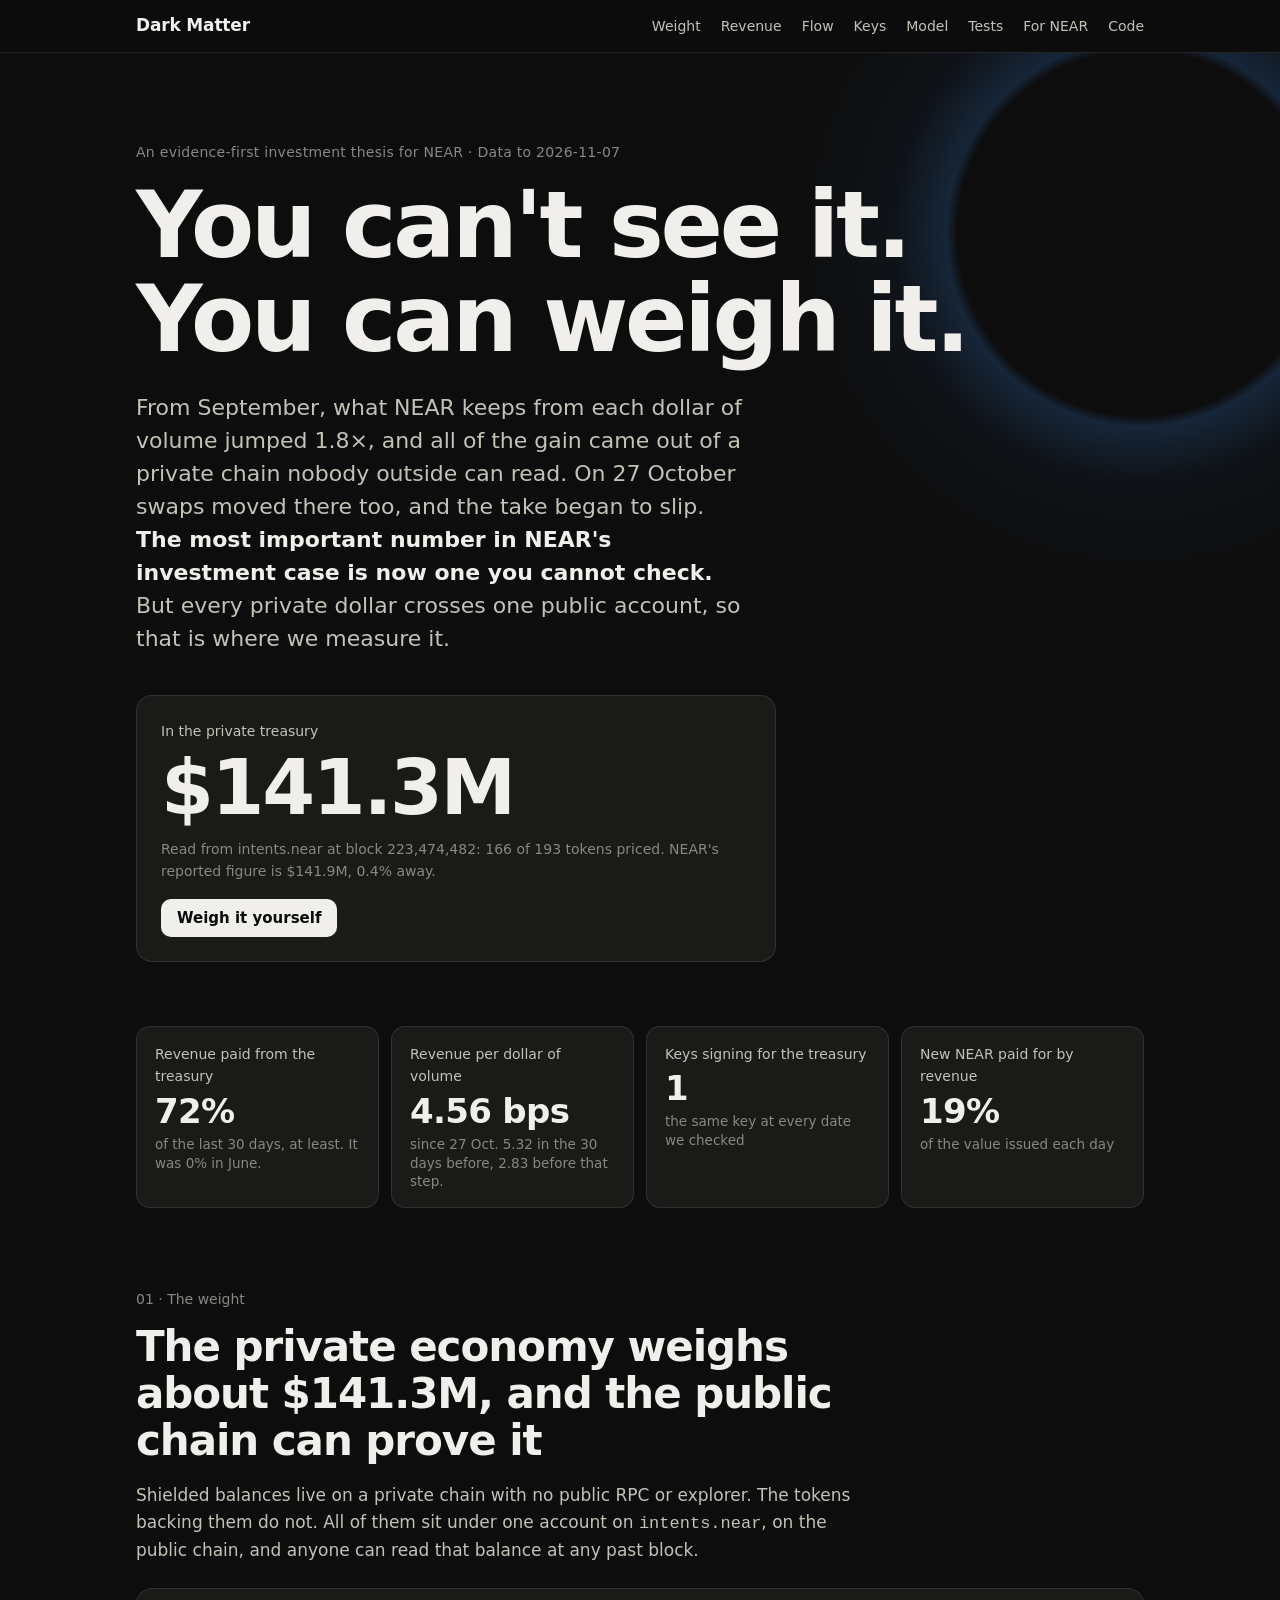
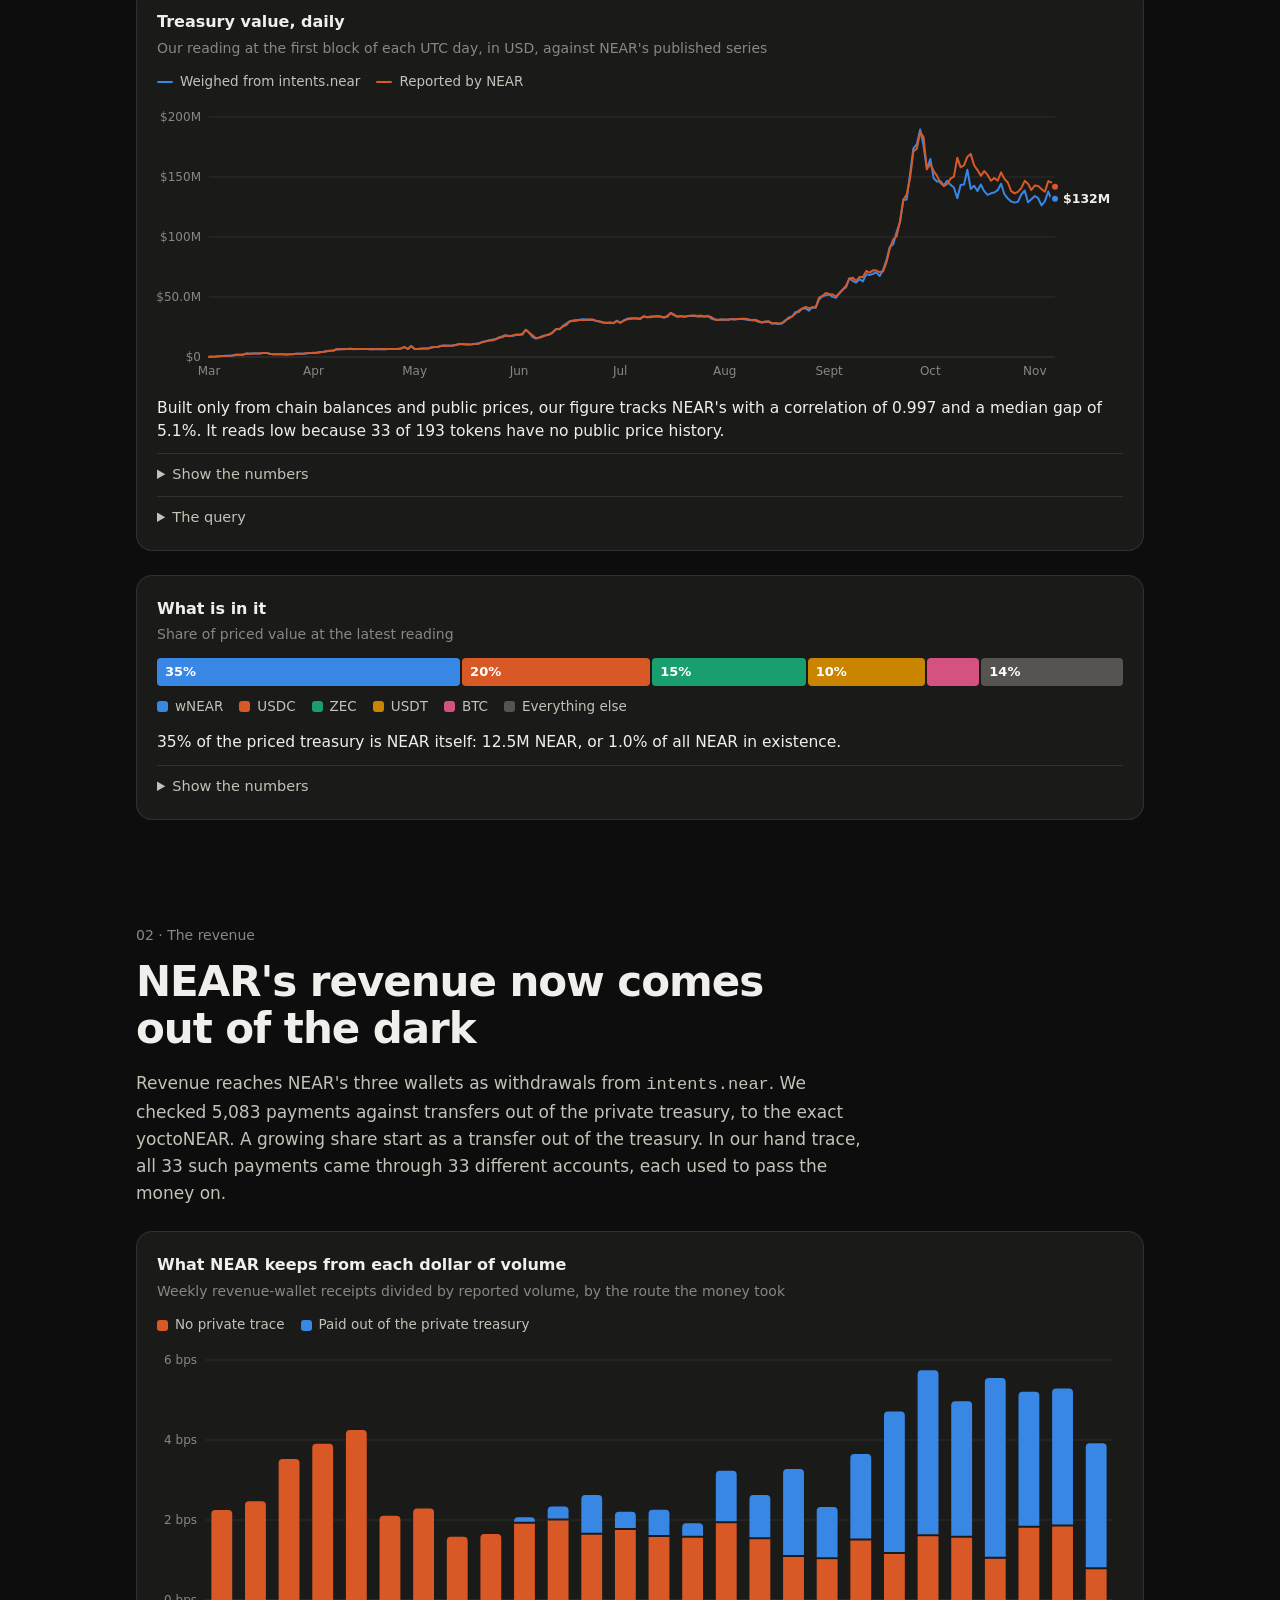
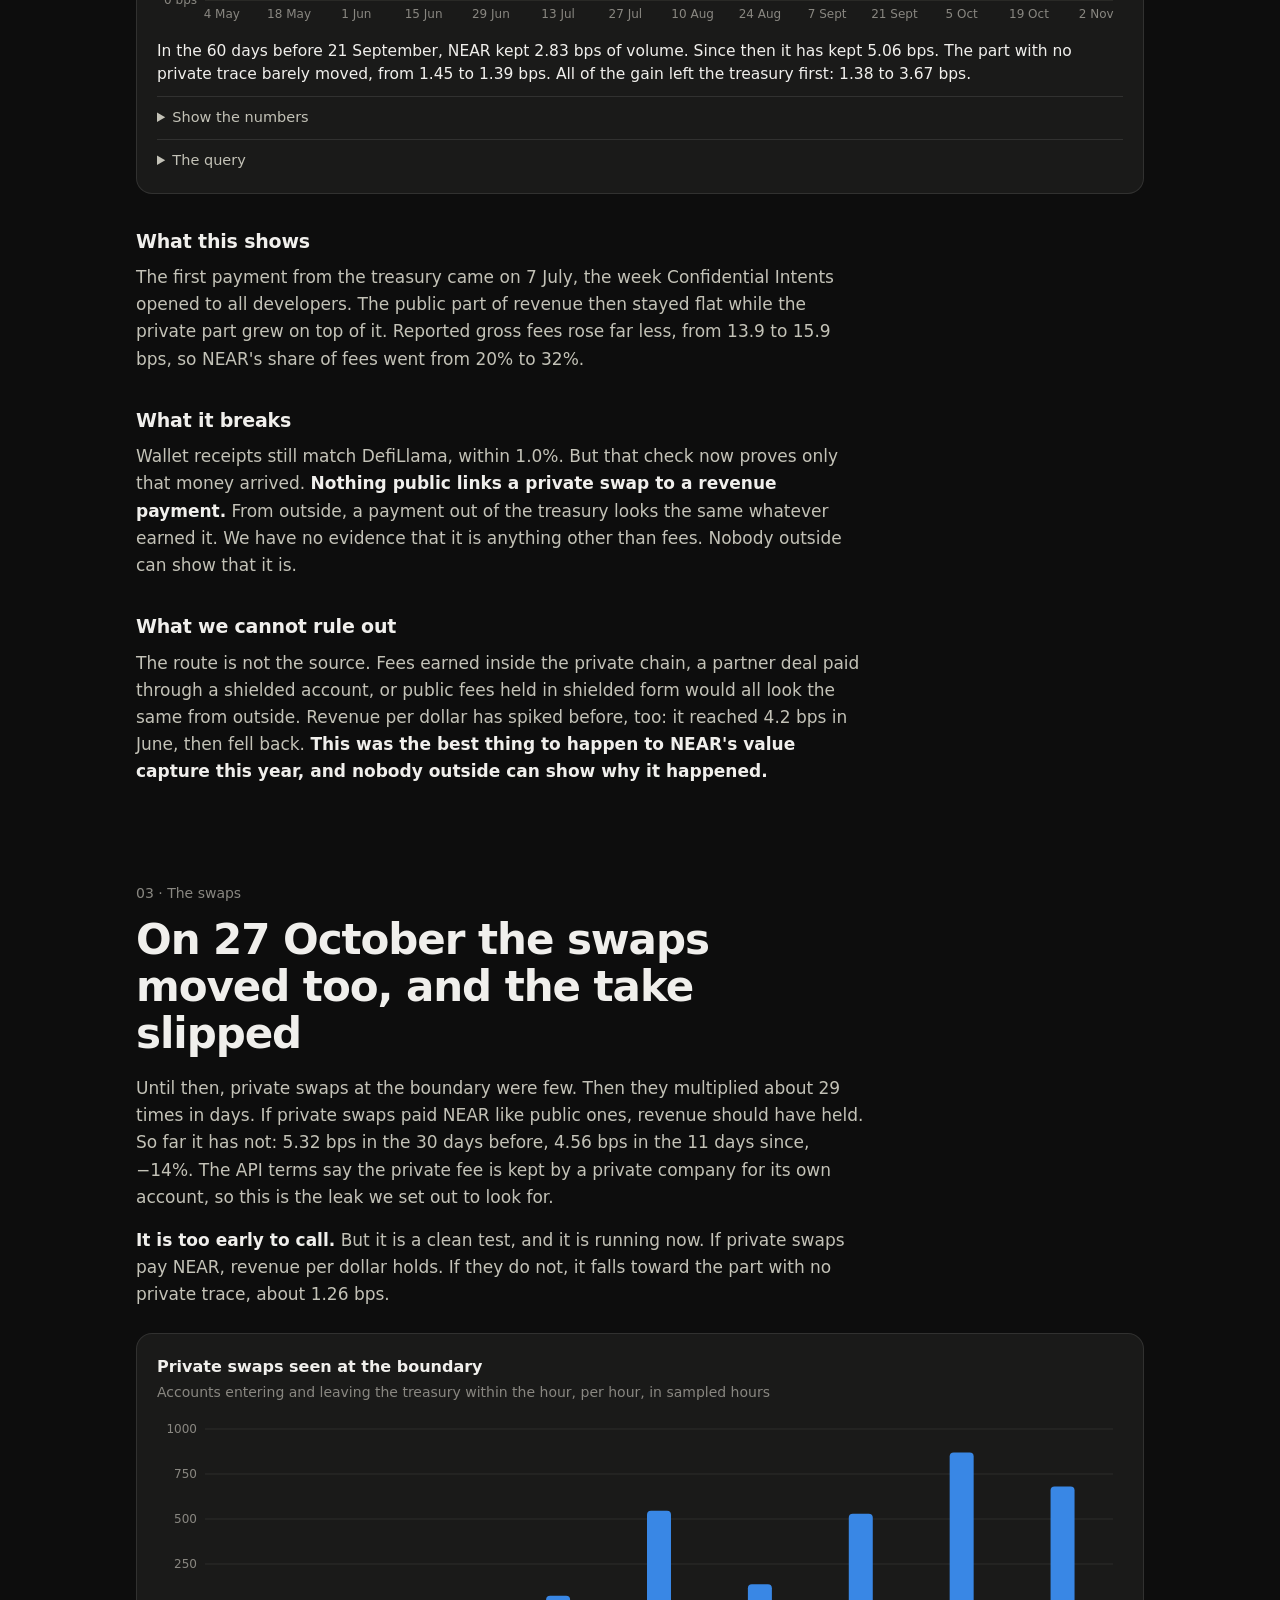
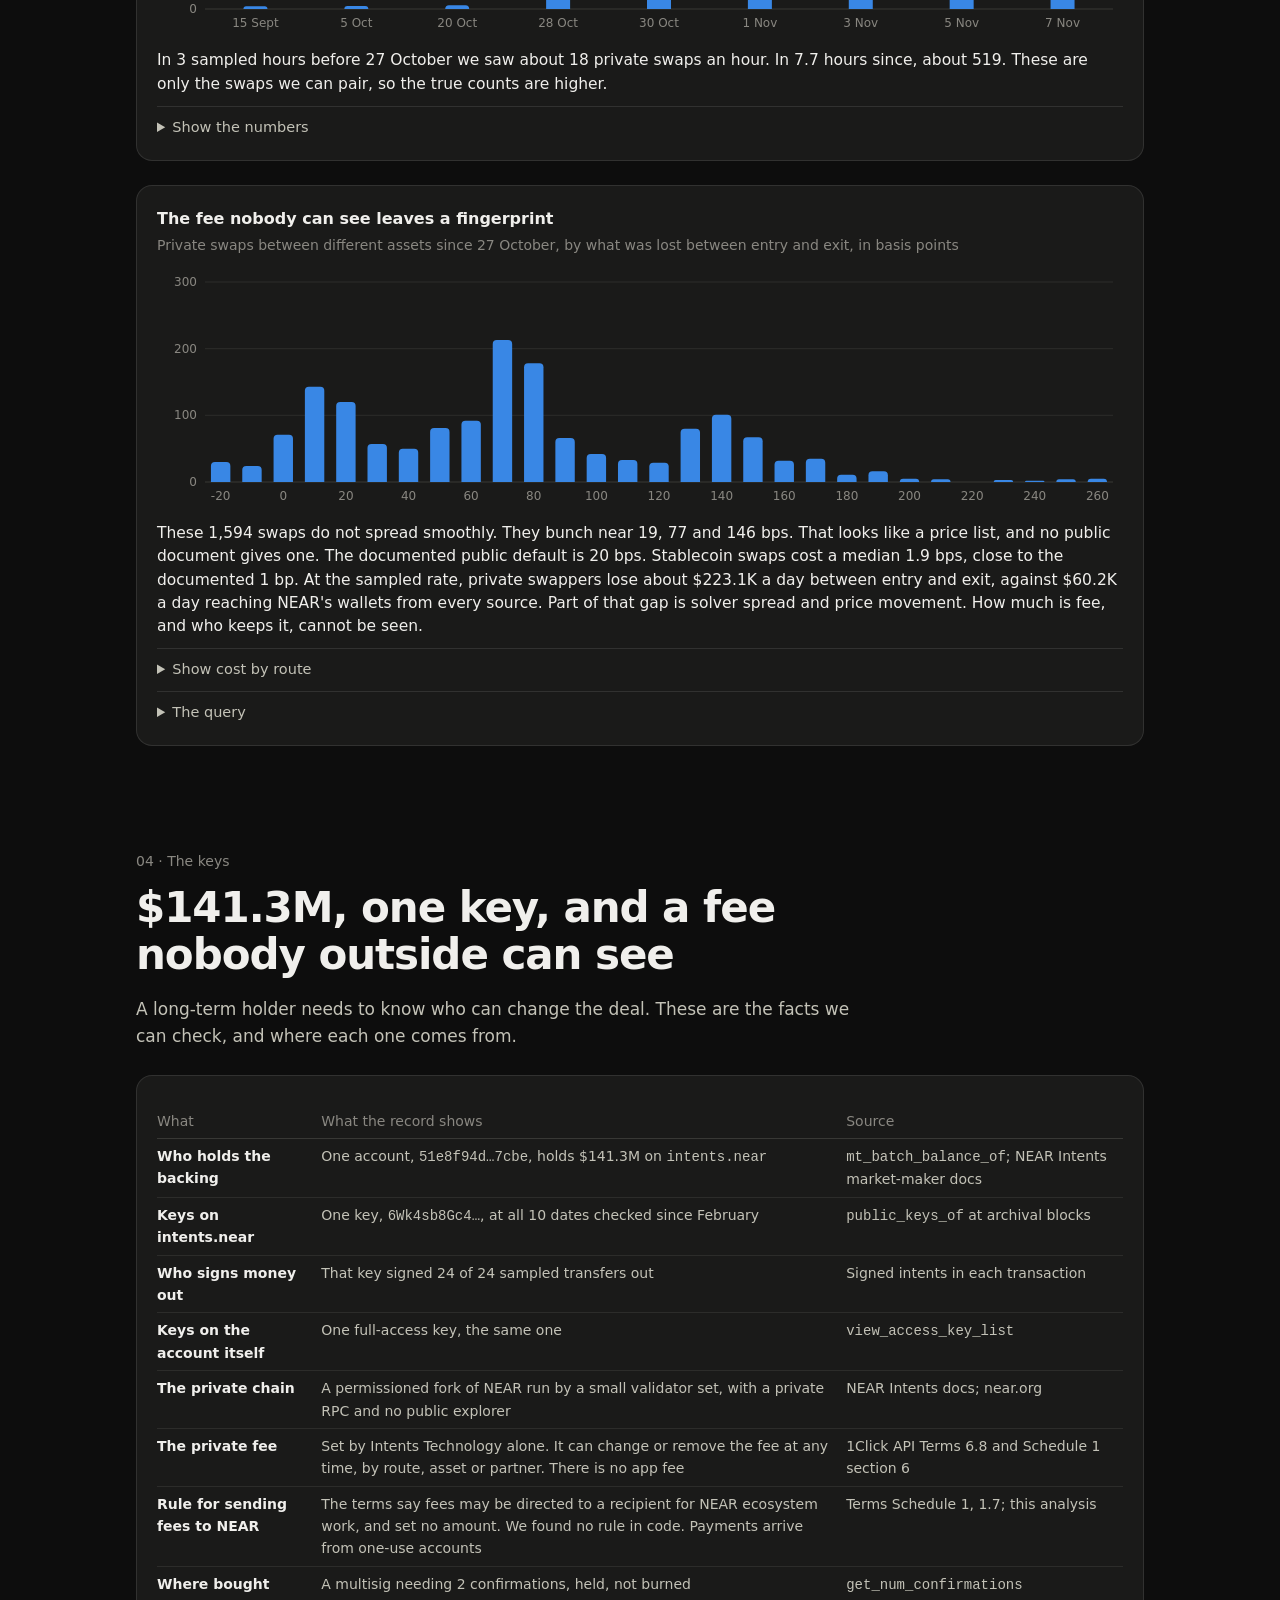
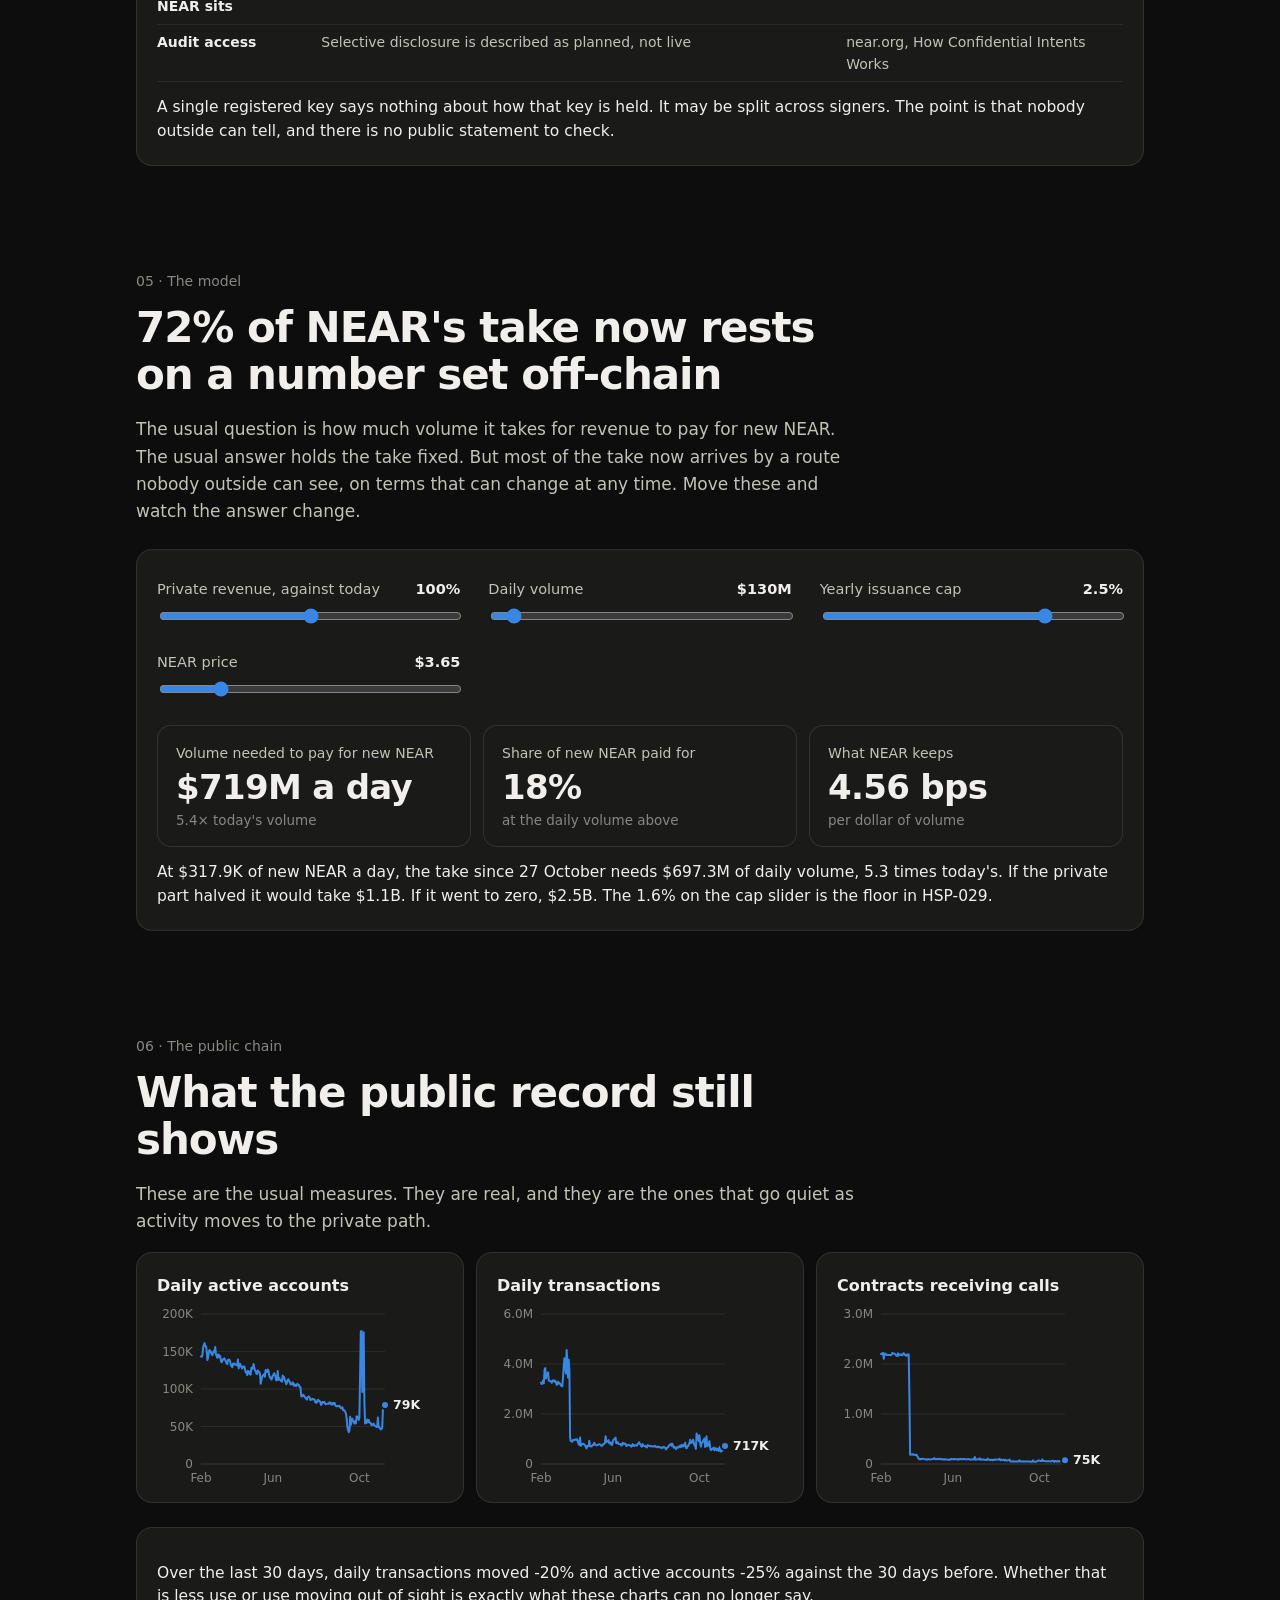
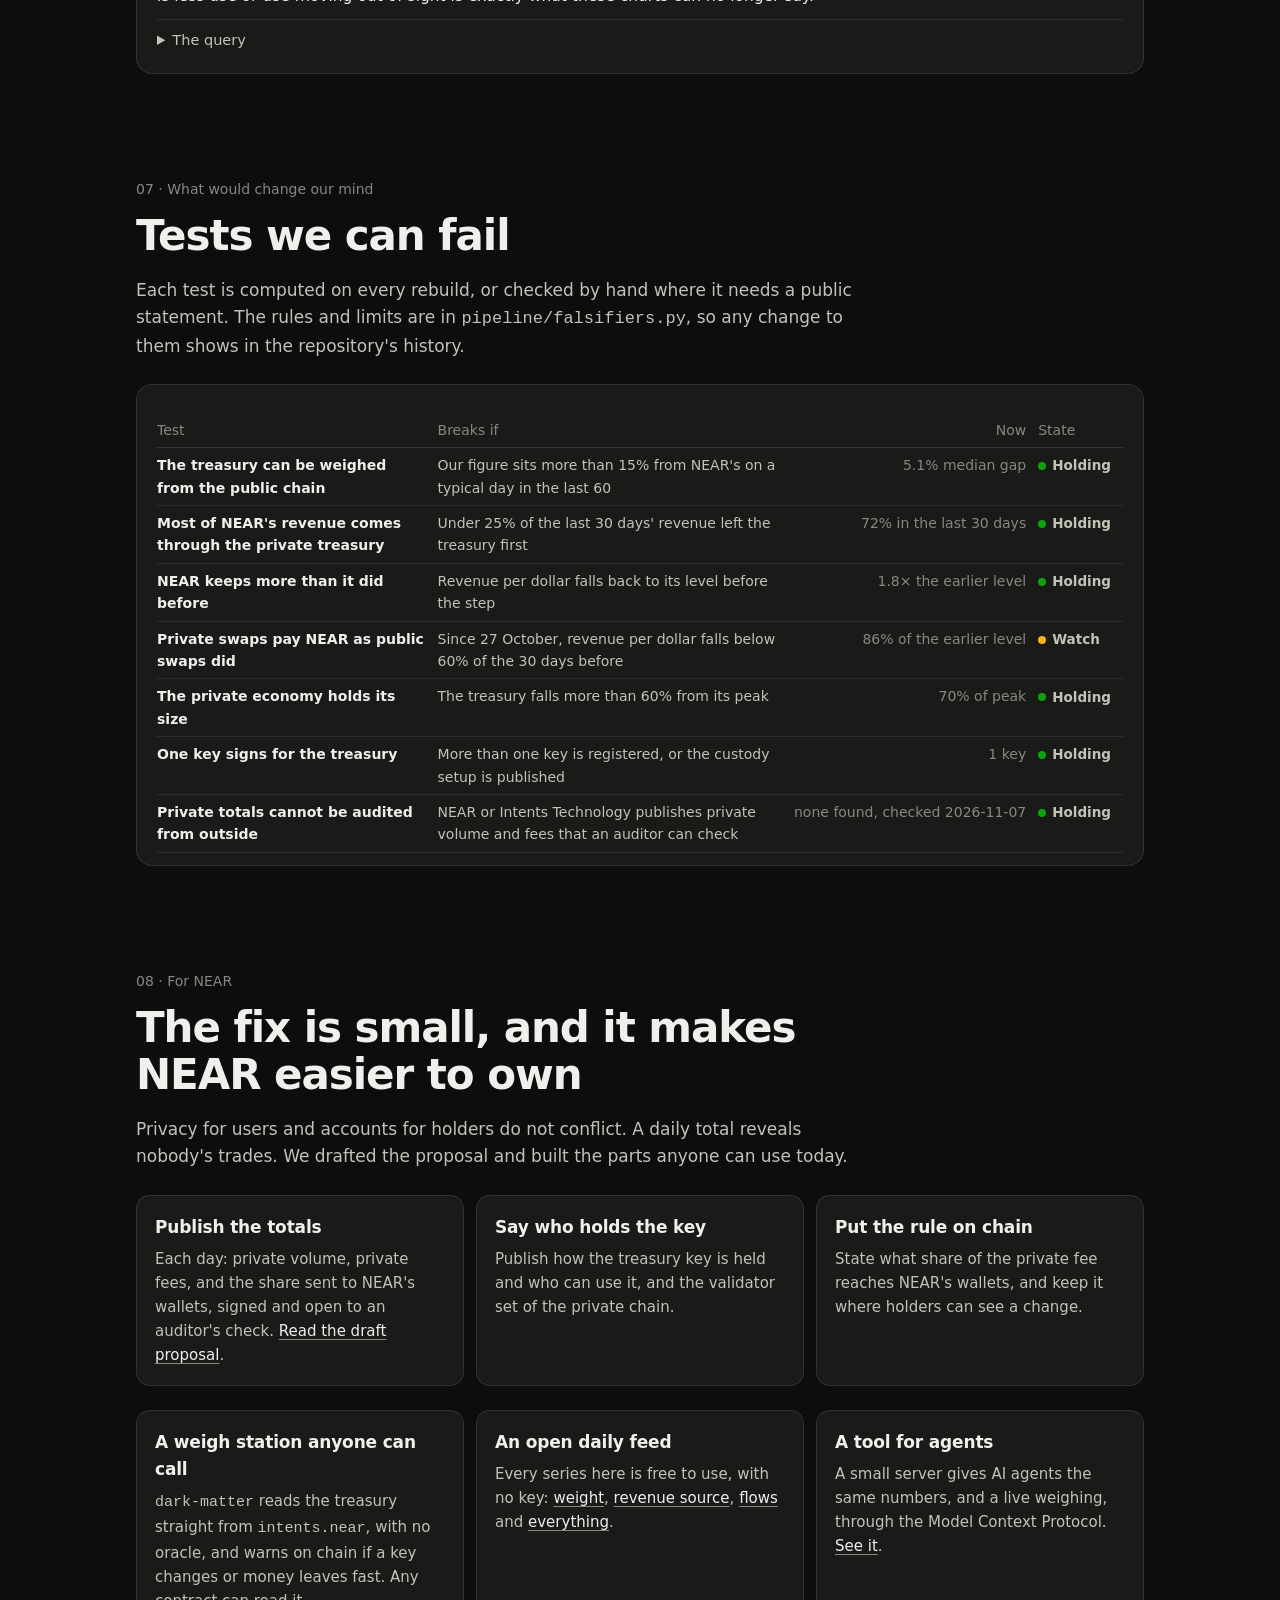
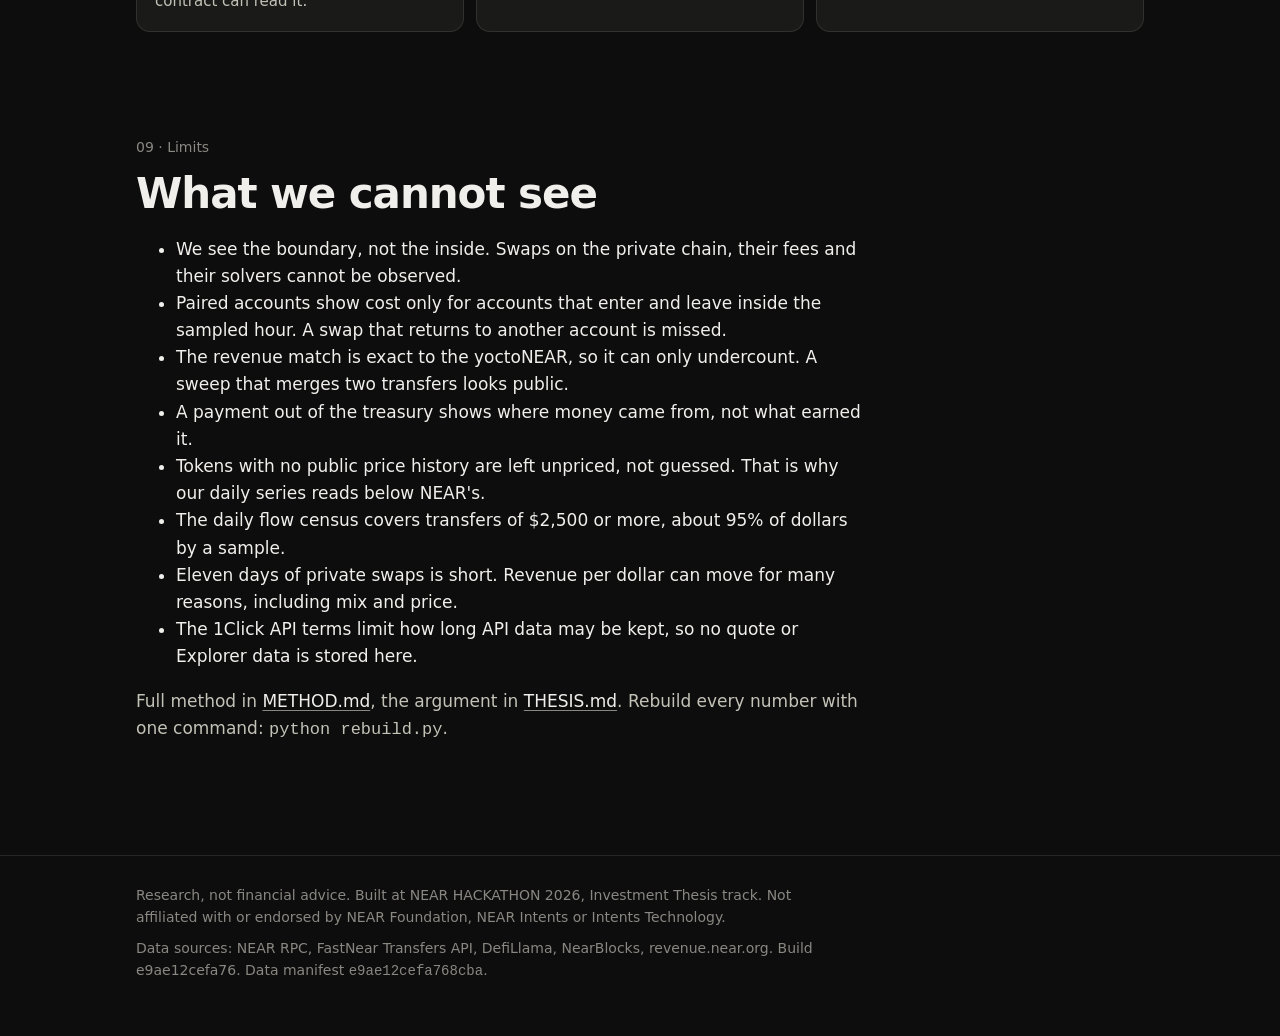
==== site/index.html @ 5124cf7e "Show the private fee's fingerprint and the sampled swap rate" ====
<!doctype html>
<html lang="en">
<head>
<meta charset="utf-8">
<meta name="viewport" content="width=device-width, initial-scale=1">
<title>Dark Matter: NEAR's private economy, weighed</title>
<meta name="description" content="An evidence-first investment thesis for NEAR. Most of NEAR's revenue now comes from a private chain. This measures it from the one public place it has to cross.">
<link rel="icon" href="data:image/svg+xml,%3Csvg xmlns='http://www.w3.org/2000/svg' viewBox='0 0 32 32'%3E%3Ccircle cx='16' cy='16' r='9' fill='%230d0d0d' stroke='%233987e5' stroke-width='4'/%3E%3C/svg%3E">
<style>:root {
  color-scheme: dark;
  --page: #0d0d0d;
  --surface: #1a1a19;
  --surface-2: #232321;
  --ink: #f0efec;
  --ink-2: #c3c2b7;
  --muted: #898781;
  --grid: #2c2c2a;
  --axis: #383835;
  --border: rgba(255, 255, 255, 0.1);
  --private: #3987e5;
  --public: #d95926;
  --third: #199e70;
  --fourth: #c98500;
  --good: #0ca30c;
  --warn: #fab219;
  --critical: #d03b3b;
  --sans: system-ui, -apple-system, "Segoe UI", Roboto, "Helvetica Neue", Arial, sans-serif;
  --mono: ui-monospace, SFMono-Regular, Consolas, "Liberation Mono", Menlo, monospace;
}

* { box-sizing: border-box; }
html { scroll-behavior: smooth; -webkit-text-size-adjust: 100%; }
body {
  margin: 0;
  background: var(--page);
  color: var(--ink);
  font-family: var(--sans);
  font-size: 17px;
  line-height: 1.6;
  -webkit-font-smoothing: antialiased;
}
@media (prefers-reduced-motion: reduce) { html { scroll-behavior: auto; } }

a { color: var(--ink); text-decoration-color: var(--muted); text-underline-offset: 3px; }
a:hover { text-decoration-color: var(--ink); }
:focus-visible { outline: 2px solid var(--private); outline-offset: 2px; }

.wrap { max-width: 1040px; margin: 0 auto; padding: 0 16px; }
.prose { max-width: 68ch; }

nav.top {
  position: sticky;
  top: 0;
  z-index: 5;
  background: rgba(13, 13, 13, 0.86);
  backdrop-filter: blur(10px);
  border-bottom: 1px solid var(--border);
}
nav.top .wrap { display: flex; align-items: center; justify-content: space-between; gap: 16px; height: 52px; }
.brand { font-weight: 600; letter-spacing: -0.01em; text-decoration: none; }
nav.top ul { display: flex; gap: 20px; list-style: none; margin: 0; padding: 0; font-size: 14px; color: var(--ink-2); }
nav.top li a { color: inherit; text-decoration: none; }
nav.top li a:hover { color: var(--ink); }
@media (max-width: 720px) { nav.top ul li.opt { display: none; } }

.hero { position: relative; padding: 88px 0 64px; overflow: hidden; }
.hero::before {
  content: "";
  position: absolute;
  right: -240px;
  top: -200px;
  width: 760px;
  height: 760px;
  border-radius: 50%;
  background: radial-gradient(circle, #0d0d0d 0 34%, rgba(57, 135, 229, 0.20) 36%, rgba(57, 135, 229, 0.05) 46%, transparent 66%);
  pointer-events: none;
}
.hero .wrap { position: relative; }
.eyebrow { font-size: 14px; color: var(--muted); letter-spacing: 0.02em; margin: 0 0 16px; }
h1 {
  font-size: clamp(44px, 9vw, 92px);
  line-height: 1.02;
  letter-spacing: -0.035em;
  font-weight: 650;
  margin: 0 0 24px;
}
.lede { font-size: clamp(19px, 2.4vw, 22px); line-height: 1.5; color: var(--ink-2); max-width: 44ch; margin: 0 0 40px; }
.lede strong { color: var(--ink); font-weight: 600; }

.weigh {
  background: var(--surface);
  border: 1px solid var(--border);
  border-radius: 16px;
  padding: 24px;
  max-width: 640px;
}
.weigh-label { font-size: 14px; color: var(--ink-2); margin: 0; }
.weigh-value { font-size: clamp(52px, 9vw, 76px); font-weight: 640; letter-spacing: -0.03em; line-height: 1.1; margin: 4px 0 8px; }
.weigh-note { font-size: 14px; color: var(--muted); margin: 0 0 16px; min-height: 1.5em; }
.weigh-note code, .fold code { font-family: var(--mono); font-size: 0.92em; }
button.primary {
  appearance: none;
  border: 0;
  border-radius: 10px;
  background: var(--ink);
  color: #0b0b0b;
  font: 600 15px var(--sans);
  padding: 10px 16px;
  cursor: pointer;
}
button.primary:hover { background: #fff; }
button.primary[disabled] { opacity: 0.6; cursor: wait; }
.weigh-log {
  font-family: var(--mono);
  font-size: 12.5px;
  line-height: 1.55;
  color: var(--ink-2);
  background: #111110;
  border-radius: 10px;
  padding: 12px;
  margin: 16px 0 0;
  overflow-x: auto;
  white-space: pre-wrap;
  word-break: break-all;
}
.weigh-log:empty { display: none; }

.summary { display: grid; grid-template-columns: repeat(auto-fit, minmax(220px, 1fr)); gap: 12px; margin: 0 0 8px; }
.tile { background: var(--surface); border: 1px solid var(--border); border-radius: 14px; padding: 16px 18px; }
.tile-label { font-size: 14px; color: var(--ink-2); margin: 0 0 4px; }
.tile-value { font-size: 34px; font-weight: 620; letter-spacing: -0.02em; line-height: 1.15; margin: 0 0 4px; }
.tile-sub { font-size: 13.5px; color: var(--muted); margin: 0; line-height: 1.4; }

section.finding { padding: 72px 0 8px; scroll-margin-top: 52px; }
.num { font-size: 14px; color: var(--muted); margin: 0 0 12px; }
h2 { font-size: clamp(28px, 4.4vw, 42px); line-height: 1.12; letter-spacing: -0.025em; font-weight: 640; margin: 0 0 18px; max-width: 24ch; }
h3 { font-size: 19px; margin: 32px 0 8px; letter-spacing: -0.01em; }
p { margin: 0 0 16px; }
.prose p { color: var(--ink-2); }
.prose strong { color: var(--ink); font-weight: 600; }

.card {
  background: var(--surface);
  border: 1px solid var(--border);
  border-radius: 16px;
  padding: 20px 20px 12px;
  margin: 24px 0;
}
.card-title { font-size: 16px; font-weight: 600; margin: 0 0 2px; }
.card-sub { font-size: 14px; color: var(--muted); margin: 0 0 12px; }
.says { font-size: 15.5px; color: var(--ink); margin: 14px 0 10px; line-height: 1.5; }
.grid-3 { display: grid; grid-template-columns: repeat(auto-fit, minmax(280px, 1fr)); gap: 12px; }
.grid-3 .card { margin: 0; }

.plot { width: 100%; }
.plot svg { display: block; width: 100%; }
.tick { fill: var(--muted); font: 12px var(--sans); font-variant-numeric: tabular-nums; }
.end-label { fill: var(--ink); font: 600 12.5px var(--sans); }
.grid { stroke: var(--grid); stroke-width: 1; }
.axis { stroke: var(--axis); stroke-width: 1; }
.cross { stroke: var(--muted); stroke-width: 1; }
.marker-line { stroke: var(--muted); stroke-width: 1; }
.marker-text { fill: var(--ink-2); font: 12px var(--sans); }
.mark { cursor: default; }
.mark:hover, .mark:focus { filter: brightness(1.15); outline: none; }

.legend { display: flex; flex-wrap: wrap; gap: 6px 16px; font-size: 13.5px; color: var(--ink-2); margin: 4px 0 10px; }
.legend-item { display: inline-flex; align-items: center; gap: 7px; }
.key-line { width: 16px; height: 2px; border-radius: 2px; }
.key-bar { width: 11px; height: 11px; border-radius: 3px; }

.tip {
  position: fixed;
  z-index: 20;
  display: none;
  pointer-events: none;
  background: #2a2a28;
  border: 1px solid var(--border);
  border-radius: 10px;
  padding: 8px 11px;
  font-size: 13px;
  line-height: 1.45;
  box-shadow: 0 8px 24px rgba(0, 0, 0, 0.45);
  max-width: 300px;
}
.tip-title { color: var(--ink-2); margin-bottom: 3px; }
.tip-row { display: flex; align-items: center; gap: 8px; white-space: nowrap; }
.tip-key { width: 12px; height: 2px; border-radius: 2px; flex: none; }
.tip-row strong { font-weight: 600; font-variant-numeric: tabular-nums; }
.tip-name { color: var(--ink-2); }

.bars { display: grid; gap: 7px; margin: 6px 0 4px; }
.bar-row { display: grid; grid-template-columns: minmax(90px, 200px) 1fr 76px; gap: 12px; align-items: center; font-size: 14px; }
.bar-name { color: var(--ink-2); white-space: nowrap; overflow: hidden; text-overflow: ellipsis; }
.bar-track { background: transparent; height: 14px; }
.bar-fill { height: 14px; border-radius: 0 4px 4px 0; }
.bar-value { text-align: right; font-variant-numeric: tabular-nums; }

.segmented { display: flex; gap: 2px; height: 28px; margin: 8px 0 10px; }
.segment {
  min-width: 2px;
  border-radius: 4px;
  color: #fff;
  font-size: 13px;
  font-weight: 600;
  line-height: 28px;
  padding-left: 8px;
  white-space: nowrap;
  overflow: visible;
}

details.fold { border-top: 1px solid var(--border); padding: 9px 0; font-size: 14.5px; }
details.fold summary { cursor: pointer; color: var(--ink-2); list-style-position: inside; }
details.fold summary:hover { color: var(--ink); }
details.fold pre {
  font-family: var(--mono);
  font-size: 12.5px;
  line-height: 1.55;
  background: #111110;
  border-radius: 10px;
  padding: 12px;
  overflow-x: auto;
  color: var(--ink-2);
  margin: 10px 0 4px;
}
.table-scroll { overflow-x: auto; max-height: 340px; overflow-y: auto; margin-top: 8px; }
table { border-collapse: collapse; width: 100%; font-size: 14px; }
th { text-align: left; color: var(--muted); font-weight: 500; padding: 6px 12px 6px 0; border-bottom: 1px solid var(--axis); position: sticky; top: 0; background: var(--surface); }
td { padding: 6px 12px 6px 0; border-bottom: 1px solid var(--grid); color: var(--ink-2); vertical-align: top; }
td.num, th.num { text-align: right; font-variant-numeric: tabular-nums; white-space: nowrap; }
td strong { color: var(--ink); font-weight: 600; }

.controls { display: grid; grid-template-columns: repeat(auto-fit, minmax(240px, 1fr)); gap: 18px 28px; margin: 8px 0 20px; }
.control label { display: flex; justify-content: space-between; gap: 12px; font-size: 14.5px; color: var(--ink-2); margin-bottom: 4px; }
.control output { color: var(--ink); font-weight: 600; font-variant-numeric: tabular-nums; }
input[type="range"] { width: 100%; accent-color: var(--private); }

.status { display: inline-flex; align-items: center; gap: 6px; font-size: 13.5px; font-weight: 600; white-space: nowrap; }
.status::before { content: ""; width: 8px; height: 8px; border-radius: 50%; background: var(--muted); }
.status.holding::before { background: var(--good); }
.status.watch::before { background: var(--warn); }
.status.broken::before { background: var(--critical); }
.status.unknown::before { background: var(--muted); }

.asks { display: grid; grid-template-columns: repeat(auto-fit, minmax(260px, 1fr)); gap: 12px; margin: 24px 0; }
.ask { background: var(--surface); border: 1px solid var(--border); border-radius: 14px; padding: 18px; }
.ask h3 { margin: 0 0 6px; font-size: 17px; }
.ask p { font-size: 15px; color: var(--ink-2); margin: 0; }

footer { margin-top: 88px; border-top: 1px solid var(--border); padding: 28px 0 56px; font-size: 14px; color: var(--muted); }
footer a { color: var(--ink-2); }
footer p { margin: 0 0 8px; max-width: 76ch; }
</style>
</head>
<body>
<nav class="top" aria-label="Sections">
  <div class="wrap">
    <a class="brand" href="#top">Dark Matter</a>
    <ul>
      <li class="opt"><a href="#weight">Weight</a></li>
      <li class="opt"><a href="#revenue">Revenue</a></li>
      <li class="opt"><a href="#flow">Flow</a></li>
      <li class="opt"><a href="#keys">Keys</a></li>
      <li class="opt"><a href="#model">Model</a></li>
      <li class="opt"><a href="#tests">Tests</a></li>
      <li><a href="#for-near">For NEAR</a></li>
      <li><a href="https://github.com/OWNER/dark-matter">Code</a></li>
    </ul>
  </div>
</nav>

<header class="hero" id="top">
  <div class="wrap">
    <p class="eyebrow">An evidence-first investment thesis for NEAR · Data to 2026-11-07</p>
    <h1>You can't see it.<br>You can weigh it.</h1>
    <p class="lede">From September, what NEAR keeps from each dollar of volume jumped 1.8×, and all of the gain came out of a private chain nobody outside can read. On 27 October swaps moved there too, and the take began to slip. <strong>The most important number in NEAR's investment case is now one you cannot check.</strong> But every private dollar crosses one public account, so that is where we measure it.</p>
    <div class="weigh">
      <p class="weigh-label">In the private treasury</p>
      <p class="weigh-value" id="weigh-value">$141.3M</p>
      <p class="weigh-note" id="weigh-note">Read from intents.near at block 223,474,482: 166 of 193 tokens priced. NEAR's reported figure is $141.9M, 0.4% away.</p>
      <button class="primary" id="weigh-button" type="button">Weigh it yourself</button>
      <pre class="weigh-log" id="weigh-log" aria-live="polite"></pre>
    </div>
  </div>
</header>

<main class="wrap">
  <div class="summary" aria-label="Summary">
    <div class="tile"><p class="tile-label">Revenue paid from the treasury</p><p class="tile-value">72%</p><p class="tile-sub">of the last 30 days, at least. It was 0% in June.</p></div>
    <div class="tile"><p class="tile-label">Revenue per dollar of volume</p><p class="tile-value">4.56 bps</p><p class="tile-sub">since 27 Oct. 5.32 in the 30 days before, 2.83 before that step.</p></div>
    <div class="tile"><p class="tile-label">Keys signing for the treasury</p><p class="tile-value">1</p><p class="tile-sub">the same key at every date we checked</p></div>
    <div class="tile"><p class="tile-label">New NEAR paid for by revenue</p><p class="tile-value">19%</p><p class="tile-sub">of the value issued each day</p></div>
  </div>

  <section class="finding" id="weight">
    <p class="num">01 · The weight</p>
    <h2>The private economy weighs about $141.3M, and the public chain can prove it</h2>
    <div class="prose">
      <p>Shielded balances live on a private chain with no public RPC or explorer. The tokens backing them do not. All of them sit under one account on <code>intents.near</code>, on the public chain, and anyone can read that balance at any past block.</p>
    </div>
    <div class="card">
      <p class="card-title">Treasury value, daily</p>
      <p class="card-sub">Our reading at the first block of each UTC day, in USD, against NEAR's published series</p>
      <div id="chart-weight"></div>
      <p class="says">Built only from chain balances and public prices, our figure tracks NEAR's with a correlation of 0.997 and a median gap of 5.1%. It reads low because 33 of 193 tokens have no public price history.</p>
      <div id="table-weight"></div>
      <details class="fold"><summary>The query</summary><pre>POST https://archival-rpc.mainnet.fastnear.com
{&quot;method&quot;:&quot;query&quot;,&quot;params&quot;:{&quot;request_type&quot;:&quot;call_function&quot;,&quot;block_id&quot;:&lt;first block of the day&gt;,
 &quot;account_id&quot;:&quot;intents.near&quot;,&quot;method_name&quot;:&quot;mt_tokens_for_owner&quot;,
 &quot;args_base64&quot;:&lt;{&quot;account_id&quot;:&quot;51e8f94d...7cbe&quot;}&gt;}}

then mt_batch_balance_of for those tokens at the same block.
Value = sum(balance / 10^decimals * DefiLlama daily price).
Code: pipeline/fetch_treasury.py, pipeline/metrics.py value_treasury</pre></details>
    </div>
    <div class="card">
      <p class="card-title">What is in it</p>
      <p class="card-sub">Share of priced value at the latest reading</p>
      <div id="chart-mix"></div>
      <p class="says">35% of the priced treasury is NEAR itself: 12.5M NEAR, or 1.0% of all NEAR in existence.</p>
      <div id="table-mix"></div>
    </div>
  </section>

  <section class="finding" id="revenue">
    <p class="num">02 · The revenue</p>
    <h2>NEAR's revenue now comes out of the dark</h2>
    <div class="prose">
      <p>Revenue reaches NEAR's three wallets as withdrawals from <code>intents.near</code>. We checked 5,083 payments against transfers out of the private treasury, to the exact yoctoNEAR. A growing share start as a transfer out of the treasury. In our hand trace, all 33 such payments came through 33 different accounts, each used to pass the money on.</p>
    </div>
    <div class="card">
      <p class="card-title">What NEAR keeps from each dollar of volume</p>
      <p class="card-sub">Weekly revenue-wallet receipts divided by reported volume, by the route the money took</p>
      <div id="chart-provenance"></div>
      <p class="says">In the 60 days before 21 September, NEAR kept 2.83 bps of volume. Since then it has kept 5.06 bps. The part with no private trace barely moved, from 1.45 to 1.39 bps. All of the gain left the treasury first: 1.38 to 3.67 bps.</p>
      <div id="table-provenance"></div>
      <details class="fold"><summary>The query</summary><pre>1. Payments: every native NEAR transfer from intents.near into
   buybacks.multisignature.near, fefundsadmin.sputnik-dao.near, 1csfundsadmin.sputnik-dao.near
   POST https://transfers.main.fastnear.com/v0/transfers
   {&quot;account_id&quot;:&lt;wallet&gt;,&quot;direction&quot;:&quot;receiver&quot;}

2. Treasury outflows: every wNEAR transfer out of the treasury
   {&quot;account_id&quot;:&quot;51e8f94d...7cbe&quot;,&quot;direction&quot;:&quot;sender&quot;,
    &quot;asset_id&quot;:&quot;nep245:intents.near:nep141:wrap.near&quot;}

3. A payment is private when an outflow of exactly the same yoctoNEAR left the treasury in the
   six hours before it. Each outflow can explain one payment.

4. Volume: https://api.llama.fi/summary/dexs/near-intents
   bps = weekly receipts / weekly volume * 10,000

Code: pipeline/metrics.py match_payments, pipeline/analyze.py revenue</pre></details>
    </div>
    <div class="prose">
      <h3>What this shows</h3>
      <p>The first payment from the treasury came on 7 July, the week Confidential Intents opened to all developers. The public part of revenue then stayed flat while the private part grew on top of it. Reported gross fees rose far less, from 13.9 to 15.9 bps, so NEAR's share of fees went from 20% to 32%.</p>
      <h3>What it breaks</h3>
      <p>Wallet receipts still match DefiLlama, within 1.0%. But that check now proves only that money arrived. <strong>Nothing public links a private swap to a revenue payment.</strong> From outside, a payment out of the treasury looks the same whatever earned it. We have no evidence that it is anything other than fees. Nobody outside can show that it is.</p>
      <h3>What we cannot rule out</h3>
      <p>The route is not the source. Fees earned inside the private chain, a partner deal paid through a shielded account, or public fees held in shielded form would all look the same from outside. Revenue per dollar has spiked before, too: it reached 4.2 bps in June, then fell back. <strong>This was the best thing to happen to NEAR's value capture this year, and nobody outside can show why it happened.</strong></p>
    </div>
  </section>
  <section class="finding" id="flow">
    <p class="num">03 · The swaps</p>
    <h2>On 27 October the swaps moved too, and the take slipped</h2>
    <div class="prose">
      <p>Until then, private swaps at the boundary were few. Then they multiplied about 29 times in days. If private swaps paid NEAR like public ones, revenue should have held. So far it has not: 5.32 bps in the 30 days before, 4.56 bps in the 11 days since, −14%. The API terms say the private fee is kept by a private company for its own account, so this is the leak we set out to look for.</p>
      <p><strong>It is too early to call.</strong> But it is a clean test, and it is running now. If private swaps pay NEAR, revenue per dollar holds. If they do not, it falls toward the part with no private trace, about 1.26 bps.</p>
    </div>
    <div class="card">
      <p class="card-title">Private swaps seen at the boundary</p>
      <p class="card-sub">Accounts entering and leaving the treasury within the hour, per hour, in sampled hours</p>
      <div id="chart-swaps"></div>
      <p class="says">In 3 sampled hours before 27 October we saw about 18 private swaps an hour. In 7.7 hours since, about 519. These are only the swaps we can pair, so the true counts are higher.</p>
      <div id="table-swaps"></div>
    </div>
    <div class="card" id="flows-card">
      <p class="card-title">Money entering the private chain, daily</p>
      <p class="card-sub">Transfers into the treasury of at least $2,500 by accounts that are not solvers, against reported Intents volume</p>
      <div id="chart-flows"></div>
      <p class="says">Daily boundary flows are still being collected.</p>
      <div id="table-flows"></div>
      <details class="fold"><summary>The query</summary><pre>POST https://transfers.main.fastnear.com/v0/transfers
{&quot;account_id&quot;:&quot;51e8f94d...7cbe&quot;,&quot;direction&quot;:&quot;receiver&quot;,&quot;min_usd_amount&quot;:2500,
 &quot;from_timestamp_ms&quot;:&lt;day start&gt;,&quot;to_timestamp_ms&quot;:&lt;day end&gt;}

About 5% of rows and about 95% of dollars. Accounts with &quot;solver&quot; in the name are counted apart.
Volume is DefiLlama&#x27;s NEAR Intents series.
Code: pipeline/fetch_flows.py, pipeline/analyze.py flows</pre></details>
    </div>
    <div class="card" id="cost-card">
      <p class="card-title">The fee nobody can see leaves a fingerprint</p>
      <p class="card-sub">Private swaps between different assets since 27 October, by what was lost between entry and exit, in basis points</p>
      <div id="chart-cost"></div>
      <p class="says">These 1,594 swaps do not spread smoothly. They bunch near 19, 77 and 146 bps. That looks like a price list, and no public document gives one. The documented public default is 20 bps. Stablecoin swaps cost a median 1.9 bps, close to the documented 1 bp. At the sampled rate, private swappers lose about $223.1K a day between entry and exit, against $60.2K a day reaching NEAR's wallets from every source. Part of that gap is solver spread and price movement. How much is fee, and who keeps it, cannot be seen.</p>
      <div id="table-cost"></div>
      <details class="fold"><summary>The query</summary><pre>Every transfer of any size, both ways, for sampled hours.
A pair is an account that is not a solver, with exactly one transfer in and one out, inside the hour.
cost = (usd_in - usd_out) / usd_in * 10,000
Code: pipeline/fetch_flows.py windows, pipeline/metrics.py pair_accounts</pre></details>
    </div>
  </section>

  <section class="finding" id="keys">
    <p class="num">04 · The keys</p>
    <h2>$141.3M, one key, and a fee nobody outside can see</h2>
    <div class="prose"><p>A long-term holder needs to know who can change the deal. These are the facts we can check, and where each one comes from.</p></div>
    <div class="card">
      <div class="table-scroll" style="max-height:none">
      <table>
        <thead><tr><th>What</th><th>What the record shows</th><th>Source</th></tr></thead>
        <tbody><tr><td><strong>Who holds the backing</strong></td><td>One account, <code>51e8f94d…7cbe</code>, holds $141.3M on <code>intents.near</code></td><td><code>mt_batch_balance_of</code>; NEAR Intents market-maker docs</td></tr><tr><td><strong>Keys on intents.near</strong></td><td>One key, <code>6Wk4sb8Gc4…</code>, at all 10 dates checked since February</td><td><code>public_keys_of</code> at archival blocks</td></tr><tr><td><strong>Who signs money out</strong></td><td>That key signed 24 of 24 sampled transfers out</td><td>Signed intents in each transaction</td></tr><tr><td><strong>Keys on the account itself</strong></td><td>One full-access key, the same one</td><td><code>view_access_key_list</code></td></tr><tr><td><strong>The private chain</strong></td><td>A permissioned fork of NEAR run by a small validator set, with a private RPC and no public explorer</td><td>NEAR Intents docs; near.org</td></tr><tr><td><strong>The private fee</strong></td><td>Set by Intents Technology alone. It can change or remove the fee at any time, by route, asset or partner. There is no app fee</td><td>1Click API Terms 6.8 and Schedule 1 section 6</td></tr><tr><td><strong>Rule for sending fees to NEAR</strong></td><td>The terms say fees may be directed to a recipient for NEAR ecosystem work, and set no amount. We found no rule in code. Payments arrive from one-use accounts</td><td>Terms Schedule 1, 1.7; this analysis</td></tr><tr><td><strong>Where bought NEAR sits</strong></td><td>A multisig needing 2 confirmations, held, not burned</td><td><code>get_num_confirmations</code></td></tr><tr><td><strong>Audit access</strong></td><td>Selective disclosure is described as planned, not live</td><td>near.org, How Confidential Intents Works</td></tr></tbody>
      </table>
      </div>
      <p class="says">A single registered key says nothing about how that key is held. It may be split across signers. The point is that nobody outside can tell, and there is no public statement to check.</p>
    </div>
  </section>

  <section class="finding" id="model">
    <p class="num">05 · The model</p>
    <h2>72% of NEAR's take now rests on a number set off-chain</h2>
    <div class="prose"><p>The usual question is how much volume it takes for revenue to pay for new NEAR. The usual answer holds the take fixed. But most of the take now arrives by a route nobody outside can see, on terms that can change at any time. Move these and watch the answer change.</p></div>
    <div class="card">
      <div class="controls">
        <div class="control"><label for="input-kept">Private revenue, against today <output id="output-kept"></output></label><input type="range" id="input-kept" min="0" max="200" step="5" value="100"></div>
        <div class="control"><label for="input-volume">Daily volume <output id="output-volume"></output></label><input type="range" id="input-volume" min="50" max="1500" step="10" value="130"></div>
        <div class="control"><label for="input-issuance">Yearly issuance cap <output id="output-issuance"></output></label><input type="range" id="input-issuance" min="1" max="3" step="0.1" value="2.5"></div>
        <div class="control"><label for="input-price">NEAR price <output id="output-price"></output></label><input type="range" id="input-price" min="1" max="15" step="0.05" value="3.66"></div>
      </div>
      <div class="summary">
        <div class="tile"><p class="tile-label">Volume needed to pay for new NEAR</p><p class="tile-value" id="model-breakeven"></p><p class="tile-sub" id="model-multiple"></p></div>
        <div class="tile"><p class="tile-label">Share of new NEAR paid for</p><p class="tile-value" id="model-cover"></p><p class="tile-sub">at the daily volume above</p></div>
        <div class="tile"><p class="tile-label">What NEAR keeps</p><p class="tile-value" id="model-blended"></p><p class="tile-sub">per dollar of volume</p></div>
      </div>
      <p class="says">At $317.9K of new NEAR a day, the take since 27 October needs $697.3M of daily volume, 5.3 times today's. If the private part halved it would take $1.1B. If it went to zero, $2.5B. The 1.6% on the cap slider is the floor in HSP-029.</p>
    </div>
  </section>
  <section class="finding" id="activity">
    <p class="num">06 · The public chain</p>
    <h2>What the public record still shows</h2>
    <div class="prose"><p>These are the usual measures. They are real, and they are the ones that go quiet as activity moves to the private path.</p></div>
    <div class="grid-3">
      <div class="card"><p class="card-title">Daily active accounts</p><div id="chart-accounts"></div></div>
      <div class="card"><p class="card-title">Daily transactions</p><div id="chart-txns"></div></div>
      <div class="card"><p class="card-title">Contracts receiving calls</p><div id="chart-contracts"></div></div>
    </div>
    <div class="card">
      <p class="says">Over the last 30 days, daily transactions moved -20% and active accounts -25% against the 30 days before. Whether that is less use or use moving out of sight is exactly what these charts can no longer say.</p>
      <details class="fold"><summary>The query</summary><pre>No key needed: https://api.nearblocks.io/v1/charts

The same metrics on the NEAR BigQuery public dataset are in sql/, for example:

SELECT CAST(block_date AS STRING) AS date,
       COUNT(DISTINCT signer_account_id) AS active_signers,
       COUNT(*) AS transactions
FROM `bigquery-public-data.crypto_near_mainnet_us.transactions`
WHERE block_date BETWEEN DATE @since AND DATE @until
GROUP BY date ORDER BY date</pre></details>
    </div>
  </section>

  <section class="finding" id="tests">
    <p class="num">07 · What would change our mind</p>
    <h2>Tests we can fail</h2>
    <div class="prose"><p>Each test is computed on every rebuild, or checked by hand where it needs a public statement. The rules and limits are in <code>pipeline/falsifiers.py</code>, so any change to them shows in the repository's history.</p></div>
    <div class="card">
      <div class="table-scroll" style="max-height:none">
      <table>
        <thead><tr><th>Test</th><th>Breaks if</th><th class="num">Now</th><th>State</th></tr></thead>
        <tbody><tr><td><strong>The treasury can be weighed from the public chain</strong></td><td>Our figure sits more than 15% from NEAR&#x27;s on a typical day in the last 60</td><td class="num">5.1% median gap</td><td><span class="status holding">Holding</span></td></tr><tr><td><strong>Most of NEAR&#x27;s revenue comes through the private treasury</strong></td><td>Under 25% of the last 30 days&#x27; revenue left the treasury first</td><td class="num">72% in the last 30 days</td><td><span class="status holding">Holding</span></td></tr><tr><td><strong>NEAR keeps more than it did before</strong></td><td>Revenue per dollar falls back to its level before the step</td><td class="num">1.8× the earlier level</td><td><span class="status holding">Holding</span></td></tr><tr><td><strong>Private swaps pay NEAR as public swaps did</strong></td><td>Since 27 October, revenue per dollar falls below 60% of the 30 days before</td><td class="num">86% of the earlier level</td><td><span class="status watch">Watch</span></td></tr><tr><td><strong>The private economy holds its size</strong></td><td>The treasury falls more than 60% from its peak</td><td class="num">70% of peak</td><td><span class="status holding">Holding</span></td></tr><tr><td><strong>One key signs for the treasury</strong></td><td>More than one key is registered, or the custody setup is published</td><td class="num">1 key</td><td><span class="status holding">Holding</span></td></tr><tr><td><strong>Private totals cannot be audited from outside</strong></td><td>NEAR or Intents Technology publishes private volume and fees that an auditor can check</td><td class="num">none found, checked 2026-11-07</td><td><span class="status holding">Holding</span></td></tr></tbody>
      </table>
      </div>
    </div>
  </section>

  <section class="finding" id="for-near">
    <p class="num">08 · For NEAR</p>
    <h2>The fix is small, and it makes NEAR easier to own</h2>
    <div class="prose"><p>Privacy for users and accounts for holders do not conflict. A daily total reveals nobody's trades. We drafted the proposal and built the parts anyone can use today.</p></div>
    <div class="asks">
      <div class="ask"><h3>Publish the totals</h3><p>Each day: private volume, private fees, and the share sent to NEAR's wallets, signed and open to an auditor's check. <a href="https://github.com/OWNER/dark-matter/blob/main/governance/HSP-DRAFT.md">Read the draft proposal</a>.</p></div>
      <div class="ask"><h3>Say who holds the key</h3><p>Publish how the treasury key is held and who can use it, and the validator set of the private chain.</p></div>
      <div class="ask"><h3>Put the rule on chain</h3><p>State what share of the private fee reaches NEAR's wallets, and keep it where holders can see a change.</p></div>
    </div>
    <div class="asks">
      <div class="ask"><h3>A weigh station anyone can call</h3><p><code>dark-matter</code> reads the treasury straight from <code>intents.near</code>, with no oracle, and warns on chain if a key changes or money leaves fast. Any contract can read it.</p></div>
      <div class="ask"><h3>An open daily feed</h3><p>Every series here is free to use, with no key: <a href="data/weight.csv">weight</a>, <a href="data/revenue_source.csv">revenue source</a>, <a href="data/flows.csv">flows</a> and <a href="data/results.json">everything</a>.</p></div>
      <div class="ask"><h3>A tool for agents</h3><p>A small server gives AI agents the same numbers, and a live weighing, through the Model Context Protocol. <a href="https://github.com/OWNER/dark-matter/tree/main/mcp">See it</a>.</p></div>
    </div>
  </section>

  <section class="finding" id="limits">
    <p class="num">09 · Limits</p>
    <h2>What we cannot see</h2>
    <div class="prose">
      <ul><li>We see the boundary, not the inside. Swaps on the private chain, their fees and their solvers cannot be observed.</li><li>Paired accounts show cost only for accounts that enter and leave inside the sampled hour. A swap that returns to another account is missed.</li><li>The revenue match is exact to the yoctoNEAR, so it can only undercount. A sweep that merges two transfers looks public.</li><li>A payment out of the treasury shows where money came from, not what earned it.</li><li>Tokens with no public price history are left unpriced, not guessed. That is why our daily series reads below NEAR&#x27;s.</li><li>The daily flow census covers transfers of $2,500 or more, about 95% of dollars by a sample.</li><li>Eleven days of private swaps is short. Revenue per dollar can move for many reasons, including mix and price.</li><li>The 1Click API terms limit how long API data may be kept, so no quote or Explorer data is stored here.</li></ul>
      <p>Full method in <a href="https://github.com/OWNER/dark-matter/blob/main/docs/METHOD.md">METHOD.md</a>, the argument in <a href="https://github.com/OWNER/dark-matter/blob/main/THESIS.md">THESIS.md</a>. Rebuild every number with one command: <code>python rebuild.py</code>.</p>
    </div>
  </section>
</main>

<footer>
  <div class="wrap">
    <p>Research, not financial advice. Built at NEAR HACKATHON 2026, Investment Thesis track. Not affiliated with or endorsed by NEAR Foundation, NEAR Intents or Intents Technology.</p>
    <p>Data sources: NEAR RPC, FastNear Transfers API, DefiLlama, NearBlocks, revenue.near.org. Build e9ae12cefa76. Data manifest <code>e9ae12cefa768cba</code>.</p>
  </div>
</footer>

<script type="application/json" id="data">{"activity":[{"active_accounts":143359,"active_contracts":2201960,"date":"2026-02-20","txns":3251929},{"active_accounts":143063,"active_contracts":2196406,"date":"2026-02-21","txns":3202198},{"active_accounts":144950,"active_contracts":2221029,"date":"2026-02-22","txns":3249572},{"active_accounts":155478,"active_contracts":2222995,"date":"2026-02-23","txns":3335654},{"active_accounts":158821,"active_contracts":2104082,"date":"2026-02-24","txns":3219737},{"active_accounts":161206,"active_contracts":2206371,"date":"2026-02-25","txns":3793647},{"active_accounts":156943,"active_contracts":2207007,"date":"2026-02-26","txns":3840625},{"active_accounts":157018,"active_contracts":2194170,"date":"2026-02-27","txns":3424852},{"active_accounts":150870,"active_contracts":2181156,"date":"2026-02-28","txns":3532396},{"active_accounts":138509,"active_contracts":2184195,"date":"2026-03-01","txns":3595113},{"active_accounts":142175,"active_contracts":2181739,"date":"2026-03-02","txns":3664541},{"active_accounts":149175,"active_contracts":2177074,"date":"2026-03-03","txns":3336584},{"active_accounts":151854,"active_contracts":2183882,"date":"2026-03-04","txns":3325268},{"active_accounts":151028,"active_contracts":2177332,"date":"2026-03-05","txns":3325419},{"active_accounts":148857,"active_contracts":2174300,"date":"2026-03-06","txns":3306784},{"active_accounts":146239,"active_contracts":2191794,"date":"2026-03-07","txns":3247636},{"active_accounts":144938,"active_contracts":2223669,"date":"2026-03-08","txns":3315460},{"active_accounts":148494,"active_contracts":2205418,"date":"2026-03-09","txns":3351758},{"active_accounts":150666,"active_contracts":2212110,"date":"2026-03-10","txns":3332900},{"active_accounts":148943,"active_contracts":2205699,"date":"2026-03-11","txns":3287695},{"active_accounts":156082,"active_contracts":2198615,"date":"2026-03-12","txns":3335521},{"active_accounts":146734,"active_contracts":2175704,"date":"2026-03-13","txns":3269575},{"active_accounts":144157,"active_contracts":2162068,"date":"2026-03-14","txns":3169552},{"active_accounts":141444,"active_contracts":2157970,"date":"2026-03-15","txns":3178560},{"active_accounts":145991,"active_contracts":2215365,"date":"2026-03-16","txns":3290512},{"active_accounts":145799,"active_contracts":2172293,"date":"2026-03-17","txns":3219245},{"active_accounts":142216,"active_contracts":2189899,"date":"2026-03-18","txns":3237808},{"active_accounts":143729,"active_contracts":2191105,"date":"2026-03-19","txns":3208457},{"active_accounts":137325,"active_contracts":2182971,"date":"2026-03-20","txns":3145237},{"active_accounts":135621,"active_contracts":2190598,"date":"2026-03-21","txns":3114793},{"active_accounts":137209,"active_contracts":2176111,"date":"2026-03-22","txns":3106917},{"active_accounts":139910,"active_contracts":2200646,"date":"2026-03-23","txns":3444711},{"active_accounts":140101,"active_contracts":2213243,"date":"2026-03-24","txns":3891497},{"active_accounts":140965,"active_contracts":2201888,"date":"2026-03-25","txns":4232584},{"active_accounts":138346,"active_contracts":2177812,"date":"2026-03-26","txns":3915239},{"active_accounts":136891,"active_contracts":2174254,"date":"2026-03-27","txns":3618171},{"active_accounts":133798,"active_contracts":2162356,"date":"2026-03-28","txns":4563367},{"active_accounts":133415,"active_contracts":2190206,"date":"2026-03-29","txns":4191688},{"active_accounts":138598,"active_contracts":2184028,"date":"2026-03-30","txns":3464917},{"active_accounts":139225,"active_contracts":2194168,"date":"2026-03-31","txns":4169826},{"active_accounts":139048,"active_contracts":1381922,"date":"2026-04-01","txns":3758663},{"active_accounts":137183,"active_contracts":184649,"date":"2026-04-02","txns":1063375},{"active_accounts":131893,"active_contracts":194421,"date":"2026-04-03","txns":907861},{"active_accounts":130579,"active_contracts":191740,"date":"2026-04-04","txns":908553},{"active_accounts":129245,"active_contracts":189652,"date":"2026-04-05","txns":896322},{"active_accounts":134018,"active_contracts":199565,"date":"2026-04-06","txns":959480},{"active_accounts":132219,"active_contracts":186713,"date":"2026-04-07","txns":957226},{"active_accounts":133993,"active_contracts":186136,"date":"2026-04-08","txns":971381},{"active_accounts":133071,"active_contracts":182467,"date":"2026-04-09","txns":972850},{"active_accounts":132673,"active_contracts":184509,"date":"2026-04-10","txns":992732},{"active_accounts":131792,"active_contracts":183513,"date":"2026-04-11","txns":960660},{"active_accounts":131282,"active_contracts":157157,"date":"2026-04-12","txns":992071},{"active_accounts":139249,"active_contracts":138065,"date":"2026-04-13","txns":895923},{"active_accounts":127401,"active_contracts":104582,"date":"2026-04-14","txns":785094},{"active_accounts":133306,"active_contracts":95043,"date":"2026-04-15","txns":763144},{"active_accounts":133652,"active_contracts":99956,"date":"2026-04-16","txns":1058803},{"active_accounts":130982,"active_contracts":96900,"date":"2026-04-17","txns":729376},{"active_accounts":129021,"active_contracts":99685,"date":"2026-04-18","txns":763796},{"active_accounts":127462,"active_contracts":100997,"date":"2026-04-19","txns":802962},{"active_accounts":129958,"active_contracts":106399,"date":"2026-04-20","txns":808458},{"active_accounts":129703,"active_contracts":102438,"date":"2026-04-21","txns":805053},{"active_accounts":129984,"active_contracts":98349,"date":"2026-04-22","txns":778988},{"active_accounts":126197,"active_contracts":96044,"date":"2026-04-23","txns":751971},{"active_accounts":121955,"active_contracts":94160,"date":"2026-04-24","txns":686968},{"active_accounts":122432,"active_contracts":86694,"date":"2026-04-25","txns":622133},{"active_accounts":118616,"active_contracts":90949,"date":"2026-04-26","txns":722389},{"active_accounts":124353,"active_contracts":93534,"date":"2026-04-27","txns":713204},{"active_accounts":120906,"active_contracts":98718,"date":"2026-04-28","txns":709459},{"active_accounts":123229,"active_contracts":92373,"date":"2026-04-29","txns":932580},{"active_accounts":119499,"active_contracts":90268,"date":"2026-04-30","txns":726837},{"active_accounts":119055,"active_contracts":92543,"date":"2026-05-01","txns":704350},{"active_accounts":128424,"active_contracts":94929,"date":"2026-05-02","txns":695144},{"active_accounts":126433,"active_contracts":97580,"date":"2026-05-03","txns":726605},{"active_accounts":129115,"active_contracts":98167,"date":"2026-05-04","txns":768403},{"active_accounts":133244,"active_contracts":101682,"date":"2026-05-05","txns":761084},{"active_accounts":128094,"active_contracts":118779,"date":"2026-05-06","txns":847917},{"active_accounts":124915,"active_contracts":99877,"date":"2026-05-07","txns":783747},{"active_accounts":124037,"active_contracts":96403,"date":"2026-05-08","txns":761282},{"active_accounts":120268,"active_contracts":96565,"date":"2026-05-09","txns":740471},{"active_accounts":119985,"active_contracts":103135,"date":"2026-05-10","txns":757261},{"active_accounts":124825,"active_contracts":97546,"date":"2026-05-11","txns":757788},{"active_accounts":123869,"active_contracts":94676,"date":"2026-05-12","txns":788621},{"active_accounts":122413,"active_contracts":101668,"date":"2026-05-13","txns":790516},{"active_accounts":120501,"active_contracts":103301,"date":"2026-05-14","txns":786025},{"active_accounts":107035,"active_contracts":99413,"date":"2026-05-15","txns":751448},{"active_accounts":111501,"active_contracts":92079,"date":"2026-05-16","txns":722169},{"active_accounts":115963,"active_contracts":97406,"date":"2026-05-17","txns":726935},{"active_accounts":118091,"active_contracts":91065,"date":"2026-05-18","txns":787300},{"active_accounts":118559,"active_contracts":88506,"date":"2026-05-19","txns":779071},{"active_accounts":119992,"active_contracts":97370,"date":"2026-05-20","txns":817159},{"active_accounts":116316,"active_contracts":90127,"date":"2026-05-21","txns":836842},{"active_accounts":125196,"active_contracts":91802,"date":"2026-05-22","txns":1109094},{"active_accounts":122630,"active_contracts":89863,"date":"2026-05-23","txns":879647},{"active_accounts":122760,"active_contracts":89631,"date":"2026-05-24","txns":898928},{"active_accounts":126133,"active_contracts":88564,"date":"2026-05-25","txns":898740},{"active_accounts":124386,"active_contracts":84734,"date":"2026-05-26","txns":957320},{"active_accounts":118211,"active_contracts":84140,"date":"2026-05-27","txns":831632},{"active_accounts":115174,"active_contracts":83958,"date":"2026-05-28","txns":825571},{"active_accounts":115762,"active_contracts":99681,"date":"2026-05-29","txns":864412},{"active_accounts":112655,"active_contracts":99192,"date":"2026-05-30","txns":776204},{"active_accounts":113585,"active_contracts":95193,"date":"2026-05-31","txns":761360},{"active_accounts":117957,"active_contracts":96553,"date":"2026-06-01","txns":882995},{"active_accounts":118358,"active_contracts":101403,"date":"2026-06-02","txns":971904},{"active_accounts":121069,"active_contracts":90440,"date":"2026-06-03","txns":987134},{"active_accounts":118953,"active_contracts":101086,"date":"2026-06-04","txns":1020616},{"active_accounts":115801,"active_contracts":97045,"date":"2026-06-05","txns":1055518},{"active_accounts":111304,"active_contracts":93014,"date":"2026-06-06","txns":830379},{"active_accounts":111870,"active_contracts":92148,"date":"2026-06-07","txns":845410},{"active_accounts":123836,"active_contracts":97411,"date":"2026-06-08","txns":876622},{"active_accounts":112294,"active_contracts":84585,"date":"2026-06-09","txns":804550},{"active_accounts":114609,"active_contracts":96925,"date":"2026-06-10","txns":804245},{"active_accounts":112200,"active_contracts":100998,"date":"2026-06-11","txns":804656},{"active_accounts":111915,"active_contracts":99467,"date":"2026-06-12","txns":789334},{"active_accounts":110134,"active_contracts":93557,"date":"2026-06-13","txns":734123},{"active_accounts":110032,"active_contracts":96759,"date":"2026-06-14","txns":756764},{"active_accounts":117898,"active_contracts":97520,"date":"2026-06-15","txns":851039},{"active_accounts":114118,"active_contracts":95844,"date":"2026-06-16","txns":804245},{"active_accounts":115824,"active_contracts":97649,"date":"2026-06-17","txns":823188},{"active_accounts":111472,"active_contracts":98279,"date":"2026-06-18","txns":801660},{"active_accounts":110263,"active_contracts":96764,"date":"2026-06-19","txns":812658},{"active_accounts":106396,"active_contracts":92992,"date":"2026-06-20","txns":719919},{"active_accounts":109135,"active_contracts":93926,"date":"2026-06-21","txns":722402},{"active_accounts":112032,"active_contracts":98367,"date":"2026-06-22","txns":757253},{"active_accounts":112986,"active_contracts":98403,"date":"2026-06-23","txns":757769},{"active_accounts":110260,"active_contracts":94636,"date":"2026-06-24","txns":768173},{"active_accounts":109728,"active_contracts":92800,"date":"2026-06-25","txns":743096},{"active_accounts":106389,"active_contracts":91251,"date":"2026-06-26","txns":736132},{"active_accounts":106056,"active_contracts":90564,"date":"2026-06-27","txns":697852},{"active_accounts":105934,"active_contracts":92004,"date":"2026-06-28","txns":711388},{"active_accounts":108811,"active_contracts":93673,"date":"2026-06-29","txns":796983},{"active_accounts":107730,"active_contracts":93958,"date":"2026-06-30","txns":747039},{"active_accounts":104101,"active_contracts":90837,"date":"2026-07-01","txns":720865},{"active_accounts":105844,"active_contracts":139550,"date":"2026-07-02","txns":747871},{"active_accounts":104465,"active_contracts":89882,"date":"2026-07-03","txns":739047},{"active_accounts":103825,"active_contracts":86656,"date":"2026-07-04","txns":753757},{"active_accounts":106184,"active_contracts":91726,"date":"2026-07-05","txns":737968},{"active_accounts":106771,"active_contracts":96567,"date":"2026-07-06","txns":796655},{"active_accounts":105153,"active_contracts":91141,"date":"2026-07-07","txns":819335},{"active_accounts":105152,"active_contracts":96609,"date":"2026-07-08","txns":873695},{"active_accounts":102571,"active_contracts":112861,"date":"2026-07-09","txns":823411},{"active_accounts":102400,"active_contracts":85211,"date":"2026-07-10","txns":770836},{"active_accounts":90183,"active_contracts":94743,"date":"2026-07-11","txns":715477},{"active_accounts":89871,"active_contracts":91924,"date":"2026-07-12","txns":694076},{"active_accounts":91883,"active_contracts":91512,"date":"2026-07-13","txns":794924},{"active_accounts":92405,"active_contracts":90996,"date":"2026-07-14","txns":757867},{"active_accounts":90939,"active_contracts":86753,"date":"2026-07-15","txns":725079},{"active_accounts":89017,"active_contracts":86754,"date":"2026-07-16","txns":724947},{"active_accounts":88616,"active_contracts":82403,"date":"2026-07-17","txns":711903},{"active_accounts":87019,"active_contracts":82755,"date":"2026-07-18","txns":672538},{"active_accounts":85909,"active_contracts":82273,"date":"2026-07-19","txns":664256},{"active_accounts":88674,"active_contracts":107810,"date":"2026-07-20","txns":754988},{"active_accounts":89928,"active_contracts":90578,"date":"2026-07-21","txns":737854},{"active_accounts":89683,"active_contracts":90368,"date":"2026-07-22","txns":718549},{"active_accounts":88801,"active_contracts":84945,"date":"2026-07-23","txns":732946},{"active_accounts":85291,"active_contracts":74626,"date":"2026-07-24","txns":712611},{"active_accounts":86103,"active_contracts":85028,"date":"2026-07-25","txns":718997},{"active_accounts":85718,"active_contracts":86404,"date":"2026-07-26","txns":706844},{"active_accounts":87128,"active_contracts":73774,"date":"2026-07-27","txns":698017},{"active_accounts":86405,"active_contracts":86891,"date":"2026-07-28","txns":703205},{"active_accounts":86375,"active_contracts":77967,"date":"2026-07-29","txns":705004},{"active_accounts":85469,"active_contracts":89584,"date":"2026-07-30","txns":733277},{"active_accounts":82072,"active_contracts":85921,"date":"2026-07-31","txns":708126},{"active_accounts":82192,"active_contracts":84839,"date":"2026-08-01","txns":681793},{"active_accounts":81729,"active_contracts":87147,"date":"2026-08-02","txns":671128},{"active_accounts":85195,"active_contracts":88617,"date":"2026-08-03","txns":690732},{"active_accounts":85551,"active_contracts":90810,"date":"2026-08-04","txns":696617},{"active_accounts":84061,"active_contracts":89565,"date":"2026-08-05","txns":671609},{"active_accounts":84184,"active_contracts":106093,"date":"2026-08-06","txns":675341},{"active_accounts":82269,"active_contracts":73460,"date":"2026-08-07","txns":656089},{"active_accounts":78514,"active_contracts":84511,"date":"2026-08-08","txns":656235},{"active_accounts":80418,"active_contracts":82200,"date":"2026-08-09","txns":637854},{"active_accounts":82610,"active_contracts":82868,"date":"2026-08-10","txns":672018},{"active_accounts":82799,"active_contracts":83941,"date":"2026-08-11","txns":660154},{"active_accounts":82166,"active_contracts":83328,"date":"2026-08-12","txns":685406},{"active_accounts":82572,"active_contracts":71046,"date":"2026-08-13","txns":664804},{"active_accounts":79800,"active_contracts":83479,"date":"2026-08-14","txns":639732},{"active_accounts":79812,"active_contracts":70854,"date":"2026-08-15","txns":584733},{"active_accounts":80163,"active_contracts":72184,"date":"2026-08-16","txns":615151},{"active_accounts":80576,"active_contracts":71580,"date":"2026-08-17","txns":669250},{"active_accounts":80055,"active_contracts":77252,"date":"2026-08-18","txns":673834},{"active_accounts":80931,"active_contracts":81144,"date":"2026-08-19","txns":733400},{"active_accounts":82216,"active_contracts":90551,"date":"2026-08-20","txns":758797},{"active_accounts":81667,"active_contracts":52068,"date":"2026-08-21","txns":786077},{"active_accounts":79636,"active_contracts":50497,"date":"2026-08-22","txns":804701},{"active_accounts":79394,"active_contracts":49490,"date":"2026-08-23","txns":726225},{"active_accounts":81373,"active_contracts":51643,"date":"2026-08-24","txns":805717},{"active_accounts":79464,"active_contracts":53159,"date":"2026-08-25","txns":719568},{"active_accounts":81506,"active_contracts":50584,"date":"2026-08-26","txns":655345},{"active_accounts":81525,"active_contracts":50502,"date":"2026-08-27","txns":681264},{"active_accounts":78375,"active_contracts":49819,"date":"2026-08-28","txns":654889},{"active_accounts":76934,"active_contracts":49715,"date":"2026-08-29","txns":594141},{"active_accounts":76955,"active_contracts":50531,"date":"2026-08-30","txns":623892},{"active_accounts":77790,"active_contracts":51814,"date":"2026-08-31","txns":684883},{"active_accounts":77130,"active_contracts":53147,"date":"2026-09-01","txns":670529},{"active_accounts":77127,"active_contracts":52542,"date":"2026-09-02","txns":659622},{"active_accounts":77607,"active_contracts":73441,"date":"2026-09-03","txns":703698},{"active_accounts":76042,"active_contracts":53031,"date":"2026-09-04","txns":735463},{"active_accounts":74288,"active_contracts":50784,"date":"2026-09-05","txns":674162},{"active_accounts":74652,"active_contracts":52918,"date":"2026-09-06","txns":763172},{"active_accounts":75711,"active_contracts":52200,"date":"2026-09-07","txns":746044},{"active_accounts":71768,"active_contracts":53305,"date":"2026-09-08","txns":704254},{"active_accounts":71964,"active_contracts":52490,"date":"2026-09-09","txns":772841},{"active_accounts":71159,"active_contracts":51937,"date":"2026-09-10","txns":728736},{"active_accounts":70014,"active_contracts":51254,"date":"2026-09-11","txns":846582},{"active_accounts":67170,"active_contracts":51403,"date":"2026-09-12","txns":651970},{"active_accounts":61501,"active_contracts":51426,"date":"2026-09-13","txns":626447},{"active_accounts":49972,"active_contracts":49983,"date":"2026-09-14","txns":706600},{"active_accounts":45247,"active_contracts":49433,"date":"2026-09-15","txns":706597},{"active_accounts":42517,"active_contracts":47423,"date":"2026-09-16","txns":777089},{"active_accounts":44749,"active_contracts":48050,"date":"2026-09-17","txns":840314},{"active_accounts":62965,"active_contracts":49799,"date":"2026-09-18","txns":973388},{"active_accounts":52391,"active_contracts":45730,"date":"2026-09-19","txns":839380},{"active_accounts":57466,"active_contracts":44829,"date":"2026-09-20","txns":846013},{"active_accounts":60298,"active_contracts":46997,"date":"2026-09-21","txns":871723},{"active_accounts":57797,"active_contracts":71758,"date":"2026-09-22","txns":971959},{"active_accounts":56105,"active_contracts":47032,"date":"2026-09-23","txns":869892},{"active_accounts":54027,"active_contracts":45369,"date":"2026-09-24","txns":741291},{"active_accounts":57300,"active_contracts":44539,"date":"2026-09-25","txns":715469},{"active_accounts":54118,"active_contracts":43008,"date":"2026-09-26","txns":603143},{"active_accounts":63589,"active_contracts":47699,"date":"2026-09-27","txns":1217209},{"active_accounts":61771,"active_contracts":60701,"date":"2026-09-28","txns":1129793},{"active_accounts":62990,"active_contracts":66837,"date":"2026-09-29","txns":987627},{"active_accounts":58749,"active_contracts":67069,"date":"2026-09-30","txns":923526},{"active_accounts":62105,"active_contracts":69974,"date":"2026-10-01","txns":1151492},{"active_accounts":118077,"active_contracts":61441,"date":"2026-10-02","txns":868026},{"active_accounts":176719,"active_contracts":60382,"date":"2026-10-03","txns":690438},{"active_accounts":177196,"active_contracts":62486,"date":"2026-10-04","txns":839450},{"active_accounts":95992,"active_contracts":90674,"date":"2026-10-05","txns":865681},{"active_accounts":124809,"active_contracts":60770,"date":"2026-10-06","txns":909765},{"active_accounts":175774,"active_contracts":58930,"date":"2026-10-07","txns":971068},{"active_accounts":82447,"active_contracts":58143,"date":"2026-10-08","txns":1014850},{"active_accounts":53950,"active_contracts":56152,"date":"2026-10-09","txns":680332},{"active_accounts":56881,"active_contracts":53707,"date":"2026-10-10","txns":850344},{"active_accounts":54865,"active_contracts":54655,"date":"2026-10-11","txns":1109584},{"active_accounts":59164,"active_contracts":56607,"date":"2026-10-12","txns":712621},{"active_accounts":55685,"active_contracts":54639,"date":"2026-10-13","txns":731054},{"active_accounts":58615,"active_contracts":54603,"date":"2026-10-14","txns":767812},{"active_accounts":55503,"active_contracts":55014,"date":"2026-10-15","txns":911980},{"active_accounts":54936,"active_contracts":54782,"date":"2026-10-16","txns":658427},{"active_accounts":54322,"active_contracts":52368,"date":"2026-10-17","txns":557903},{"active_accounts":51810,"active_contracts":53535,"date":"2026-10-18","txns":569735},{"active_accounts":53107,"active_contracts":63885,"date":"2026-10-19","txns":607019},{"active_accounts":52116,"active_contracts":64105,"date":"2026-10-20","txns":617990},{"active_accounts":53919,"active_contracts":61200,"date":"2026-10-21","txns":658784},{"active_accounts":51423,"active_contracts":41683,"date":"2026-10-22","txns":547267},{"active_accounts":51214,"active_contracts":62849,"date":"2026-10-23","txns":609236},{"active_accounts":50178,"active_contracts":61922,"date":"2026-10-24","txns":635438},{"active_accounts":49245,"active_contracts":50473,"date":"2026-10-25","txns":550250},{"active_accounts":49601,"active_contracts":50042,"date":"2026-10-26","txns":573801},{"active_accounts":61855,"active_contracts":62289,"date":"2026-10-27","txns":604320},{"active_accounts":49273,"active_contracts":50535,"date":"2026-10-28","txns":520096},{"active_accounts":49292,"active_contracts":51017,"date":"2026-10-29","txns":649103},{"active_accounts":47349,"active_contracts":62196,"date":"2026-10-30","txns":691420},{"active_accounts":46019,"active_contracts":48418,"date":"2026-10-31","txns":502649},{"active_accounts":46478,"active_contracts":60683,"date":"2026-11-01","txns":509345},{"active_accounts":48060,"active_contracts":49151,"date":"2026-11-02","txns":522358},{"active_accounts":72343,"active_contracts":59087,"date":"2026-11-03","txns":597189},{"active_accounts":79164,"active_contracts":64771,"date":"2026-11-04","txns":706690},{"active_accounts":78560,"active_contracts":77822,"date":"2026-11-05","txns":848794},{"active_accounts":78574,"active_contracts":75369,"date":"2026-11-06","txns":717484}],"costs":{"all":{"median_bps":60.120240480962416,"n":4059,"p10_bps":0.0,"p90_bps":146.9463474963788,"usd":9668206.27,"weighted_bps":74.3039794495406,"weighted_median_bps":60.9296583128891},"biggest":[{"bps":37.19979189327597,"from":"USDT","seconds":22.608,"to":"USDC","usd_in":349628.3},{"bps":82.75059542396113,"from":"USDT","seconds":8.067,"to":"ETH","usd_in":233589.86},{"bps":50.49769045605349,"from":"USDC","seconds":20.667,"to":"BTC","usd_in":199823.0},{"bps":87.09916843790153,"from":"USDT","seconds":9.808,"to":"BTC","usd_in":199672.4},{"bps":1.0201733518351648,"from":"USDT","seconds":9.191,"to":"USDT","usd_in":164873.94},{"bps":2.578772981157501,"from":"USDT","seconds":6.608,"to":"USDT","usd_in":154685.97},{"bps":158.64055201092103,"from":"USDT","seconds":15.105,"to":"BTC","usd_in":129897.43},{"bps":159.29770649395448,"from":"USDT","seconds":34.348,"to":"BTC","usd_in":129893.27},{"bps":159.5574696436701,"from":"USDT","seconds":14.223,"to":"BTC","usd_in":129893.01},{"bps":154.64031016130593,"from":"USDT","seconds":14.366,"to":"BTC","usd_in":119906.64}],"by_class":{"other":{"median_bps":76.53061224489807,"n":2813,"p10_bps":8.460236886632645,"p90_bps":152.67175572519096,"usd":5938812.32,"weighted_bps":106.32442414007778,"weighted_median_bps":129.99413485039787},"stable to stable":{"median_bps":1.9182337398757294,"n":1057,"p10_bps":-2.6310223327365776,"p90_bps":87.60951188986269,"usd":3016284.66,"weighted_bps":10.722761160082332,"weighted_median_bps":2.0316598661109033},"with a privacy coin":{"median_bps":70.48339184445183,"n":189,"p10_bps":0.33103970111921543,"p90_bps":249.7100990934014,"usd":713109.29,"weighted_bps":76.56960968773818,"weighted_median_bps":66.15797286387689}},"by_size":{"$1K to $10K":{"median_bps":59.58808501672387,"n":635,"p10_bps":-2.4204550455480294,"p90_bps":148.19748563816484,"usd":2150997.12,"weighted_bps":63.12351547918386,"weighted_median_bps":53.868772616070544},"over $10K":{"median_bps":57.3393279730013,"n":160,"p10_bps":1.0207260226744495,"p90_bps":159.5574696436701,"usd":7061364.3,"weighted_bps":78.72729353448027,"weighted_median_bps":66.15797286387689},"under $1K":{"median_bps":60.42296072507558,"n":3264,"p10_bps":0.0,"p90_bps":143.04059356495654,"usd":455844.85,"weighted_bps":58.5409706833367,"weighted_median_bps":56.861717143202675}},"fingerprint":{"base_bps":19.222515175669354,"base_share":0.2452948557089084,"bins":[{"bps":-20,"n":30},{"bps":-10,"n":24},{"bps":0,"n":71},{"bps":10,"n":143},{"bps":20,"n":120},{"bps":30,"n":57},{"bps":40,"n":50},{"bps":50,"n":81},{"bps":60,"n":92},{"bps":70,"n":213},{"bps":80,"n":178},{"bps":90,"n":66},{"bps":100,"n":42},{"bps":110,"n":33},{"bps":120,"n":29},{"bps":130,"n":80},{"bps":140,"n":101},{"bps":150,"n":67},{"bps":160,"n":32},{"bps":170,"n":35},{"bps":180,"n":11},{"bps":190,"n":16},{"bps":200,"n":5},{"bps":210,"n":4},{"bps":220,"n":0},{"bps":230,"n":3},{"bps":240,"n":2},{"bps":250,"n":4},{"bps":260,"n":5}],"by_size":{"$1K to $10K":80.1,"over $10K":119.3,"under $1K":74.4},"high_bps":146.32742425389608,"high_share":0.2534504391468005,"low_bps":77.10868760444563,"low_share":0.45294855708908405,"routes":[{"median_bps":26.5,"n":178,"route":"BTC to USDT"},{"median_bps":140.9,"n":83,"route":"USDT to BTC"},{"median_bps":139.4,"n":82,"route":"USDC to BTC"},{"median_bps":78.2,"n":65,"route":"USDT to ETH"},{"median_bps":66.1,"n":56,"route":"USDC to ETH"},{"median_bps":32.7,"n":54,"route":"SOL to ETH"},{"median_bps":80.3,"n":48,"route":"ETH to USDT"},{"median_bps":82.8,"n":46,"route":"USDT to SOL"},{"median_bps":74.2,"n":44,"route":"USDT to TRX"},{"median_bps":74.4,"n":40,"route":"BTC to USDC"},{"median_bps":76.9,"n":39,"route":"USDC to SOL"},{"median_bps":78.5,"n":34,"route":"ETH to SOL"},{"median_bps":18.5,"n":33,"route":"USDT to ZEC"},{"median_bps":91.9,"n":31,"route":"TRX to USDT"}],"swaps":1594},"hours_after":7.720000000000001,"hours_before":3.0,"lost_usd_per_hour_after":9296.081917098445,"swaps_per_hour_after":518.8124352331606,"swaps_per_hour_before":17.666666666666668,"usd_per_hour_after":1239676.2032642486,"windows":[{"date":"2026-09-15","hours":1.0,"lost_usd_per_hour":4.24,"median_bps":1.1344533481844996,"n":15,"p10_bps":0.10314382374774017,"p90_bps":1.6500458919010401,"rows":989,"swaps_per_hour":15.0,"usd":38800.66,"usd_per_hour":38800.66,"weighted_bps":1.0927649168850873,"weighted_median_bps":1.134465048163573,"window":"2026-09-15T18"},{"date":"2026-10-05","hours":1.0,"lost_usd_per_hour":45.63,"median_bps":59.3922651933711,"n":17,"p10_bps":35.33568904593721,"p90_bps":60.08868260743395,"rows":806,"swaps_per_hour":17.0,"usd":14628.98,"usd_per_hour":14628.98,"weighted_bps":31.191511643327047,"weighted_median_bps":56.45024260388561,"window":"2026-10-05T21"},{"date":"2026-10-20","hours":1.0,"lost_usd_per_hour":7.99,"median_bps":19.866188660288277,"n":21,"p10_bps":0.0,"p90_bps":106.80907877169568,"rows":1122,"swaps_per_hour":21.0,"usd":42292.49,"usd_per_hour":42292.49,"weighted_bps":1.8892243043622992,"weighted_median_bps":0.0,"window":"2026-10-20T12"},{"date":"2026-10-28","hours":1.0,"lost_usd_per_hour":215.53,"median_bps":15.356265356266665,"n":73,"p10_bps":0.0,"p90_bps":63.10096153846179,"rows":1313,"swaps_per_hour":73.0,"usd":64608.87,"usd_per_hour":64608.87,"weighted_bps":33.359196655196385,"weighted_median_bps":33.94318146467304,"window":"2026-10-28T14"},{"date":"2026-10-30","hours":1.0,"lost_usd_per_hour":17414.5,"median_bps":70.1051577366052,"n":546,"p10_bps":0.0,"p90_bps":151.6908461531861,"rows":3522,"swaps_per_hour":546.0,"usd":1851873.06,"usd_per_hour":1851873.06,"weighted_bps":94.03722304810677,"weighted_median_bps":78.70935436422204,"window":"2026-10-30T01"},{"date":"2026-11-01","hours":1.0,"lost_usd_per_hour":412.33,"median_bps":57.306590257879705,"n":137,"p10_bps":0.0,"p90_bps":144.0371557071042,"rows":1323,"swaps_per_hour":137.0,"usd":97854.59,"usd_per_hour":97854.59,"weighted_bps":42.13701166189521,"weighted_median_bps":7.372351304429499,"window":"2026-11-01T04"},{"date":"2026-11-03","hours":1.0,"lost_usd_per_hour":3870.41,"median_bps":50.632911392405106,"n":529,"p10_bps":0.0,"p90_bps":145.8021532370966,"rows":3481,"swaps_per_hour":529.0,"usd":514080.78,"usd_per_hour":514080.78,"weighted_bps":75.28797322475268,"weighted_median_bps":63.5259879041417,"window":"2026-11-03T23"},{"date":"2026-11-05","hours":1.0,"lost_usd_per_hour":14393.92,"median_bps":72.22483906421743,"n":869,"p10_bps":0.0,"p90_bps":154.3518650850362,"rows":4698,"swaps_per_hour":869.0,"usd":1879094.89,"usd_per_hour":1879094.89,"weighted_bps":76.60028280956043,"weighted_median_bps":52.74065648273011,"window":"2026-11-05T19"},{"date":"2026-11-07","hours":2.72,"lost_usd_per_hour":13036.42,"median_bps":54.390639072327104,"n":1852,"p10_bps":0.0,"p90_bps":142.96074503299428,"rows":9363,"swaps_per_hour":680.6,"usd":5164971.95,"usd_per_hour":1898083.86,"weighted_bps":68.68201868937543,"weighted_median_bps":39.476225694524075,"window":"2026-11-07T09"}]},"flows":{"daily":[]},"model":{"break_even_half":{"blended_bps":2.907540247071048,"usd_per_day_needed":317946.507807699,"volume_per_day":1093524012.7045083},"break_even_none":{"blended_bps":1.2555835310265289,"usd_per_day_needed":317946.507807699,"volume_per_day":2532260896.634691},"break_even_today":{"blended_bps":4.559496963115568,"usd_per_day_needed":317946.507807699,"volume_per_day":697328039.4301254},"issuance_rate":0.024197416773100205,"issued_near_per_day":86912.61860451828,"near_price":3.65823183,"near_price_date":"2026-11-06","private_bps":3.303913432089039,"public_bps":1.2555835310265289,"total_supply":1311012083.9805977,"volume_per_day":132036050.81818181},"private_start":"2026-10-27","provenance":{"monthly":[{"month":"2026-01","payments":3,"private_usd":0.0,"public_usd":3563.16,"share":0.0},{"month":"2026-02","payments":117,"private_usd":0.0,"public_usd":190430.49,"share":0.0},{"month":"2026-03","payments":217,"private_usd":0.0,"public_usd":287013.55,"share":0.0},{"month":"2026-04","payments":195,"private_usd":0.0,"public_usd":258467.02,"share":0.0},{"month":"2026-05","payments":411,"private_usd":0.0,"public_usd":619299.45,"share":0.0},{"month":"2026-06","payments":402,"private_usd":0.0,"public_usd":630326.34,"share":0.0},{"month":"2026-07","payments":418,"private_usd":87532.83,"public_usd":403320.99,"share":0.1783},{"month":"2026-08","payments":536,"private_usd":262921.29,"public_usd":454187.56,"share":0.3666},{"month":"2026-09","payments":1286,"private_usd":1194863.65,"public_usd":597790.28,"share":0.6665},{"month":"2026-10","payments":1310,"private_usd":1575278.47,"public_usd":619632.31,"share":0.7177},{"month":"2026-11","payments":188,"private_usd":240262.7,"public_usd":67031.24,"share":0.7819}]},"reported_latest":141881102.17,"revenue":{"weekly":[{"bps":0.516,"days":7,"fee_bps":15.7,"private_bps":0.0,"public_bps":0.516,"week":"2026-02-02"},{"bps":1.138,"days":7,"fee_bps":15.676,"private_bps":0.0,"public_bps":1.138,"week":"2026-02-09"},{"bps":0.263,"days":7,"fee_bps":17.952,"private_bps":0.0,"public_bps":0.263,"week":"2026-02-16"},{"bps":1.35,"days":7,"fee_bps":22.297,"private_bps":0.0,"public_bps":1.35,"week":"2026-02-23"},{"bps":1.298,"days":7,"fee_bps":20.255,"private_bps":0.0,"public_bps":1.298,"week":"2026-03-02"},{"bps":1.7,"days":7,"fee_bps":16.779,"private_bps":0.0,"public_bps":1.7,"week":"2026-03-09"},{"bps":1.439,"days":7,"fee_bps":15.215,"private_bps":0.0,"public_bps":1.439,"week":"2026-03-16"},{"bps":1.251,"days":7,"fee_bps":17.418,"private_bps":0.0,"public_bps":1.251,"week":"2026-03-23"},{"bps":1.116,"days":7,"fee_bps":14.914,"private_bps":0.0,"public_bps":1.116,"week":"2026-03-30"},{"bps":1.154,"days":7,"fee_bps":17.09,"private_bps":0.0,"public_bps":1.154,"week":"2026-04-06"},{"bps":1.557,"days":7,"fee_bps":16.4,"private_bps":0.0,"public_bps":1.557,"week":"2026-04-13"},{"bps":1.85,"days":6,"fee_bps":17.976,"private_bps":0.0,"public_bps":1.85,"week":"2026-04-20"},{"bps":1.868,"days":7,"fee_bps":17.384,"private_bps":0.0,"public_bps":1.868,"week":"2026-04-27"},{"bps":2.248,"days":7,"fee_bps":19.464,"private_bps":0.0,"public_bps":2.248,"week":"2026-05-04"},{"bps":2.466,"days":7,"fee_bps":17.64,"private_bps":0.0,"public_bps":2.466,"week":"2026-05-11"},{"bps":3.528,"days":7,"fee_bps":14.784,"private_bps":0.0,"public_bps":3.528,"week":"2026-05-18"},{"bps":3.907,"days":7,"fee_bps":10.373,"private_bps":0.0,"public_bps":3.907,"week":"2026-05-25"},{"bps":4.248,"days":7,"fee_bps":12.979,"private_bps":0.0,"public_bps":4.248,"week":"2026-06-01"},{"bps":2.107,"days":7,"fee_bps":11.367,"private_bps":0.0,"public_bps":2.107,"week":"2026-06-08"},{"bps":2.289,"days":7,"fee_bps":12.659,"private_bps":0.0,"public_bps":2.289,"week":"2026-06-15"},{"bps":1.58,"days":7,"fee_bps":15.009,"private_bps":0.0,"public_bps":1.58,"week":"2026-06-22"},{"bps":1.652,"days":7,"fee_bps":17.157,"private_bps":0.0,"public_bps":1.652,"week":"2026-06-29"},{"bps":2.068,"days":7,"fee_bps":14.422,"private_bps":0.162,"public_bps":1.906,"week":"2026-07-06"},{"bps":2.336,"days":7,"fee_bps":13.225,"private_bps":0.349,"public_bps":1.987,"week":"2026-07-13"},{"bps":2.624,"days":7,"fee_bps":15.773,"private_bps":0.995,"public_bps":1.63,"week":"2026-07-20"},{"bps":2.209,"days":7,"fee_bps":13.612,"private_bps":0.457,"public_bps":1.752,"week":"2026-07-27"},{"bps":2.254,"days":7,"fee_bps":12.05,"private_bps":0.68,"public_bps":1.574,"week":"2026-08-03"},{"bps":1.917,"days":7,"fee_bps":11.128,"private_bps":0.361,"public_bps":1.555,"week":"2026-08-10"},{"bps":3.229,"days":7,"fee_bps":16.167,"private_bps":1.313,"public_bps":1.917,"week":"2026-08-17"},{"bps":2.628,"days":7,"fee_bps":14.419,"private_bps":1.108,"public_bps":1.52,"week":"2026-08-24"},{"bps":3.273,"days":7,"fee_bps":10.714,"private_bps":2.201,"public_bps":1.072,"week":"2026-08-31"},{"bps":2.326,"days":7,"fee_bps":12.81,"private_bps":1.304,"public_bps":1.021,"week":"2026-09-07"},{"bps":3.648,"days":7,"fee_bps":17.392,"private_bps":2.163,"public_bps":1.485,"week":"2026-09-14"},{"bps":4.711,"days":7,"fee_bps":17.57,"private_bps":3.562,"public_bps":1.149,"week":"2026-09-21"},{"bps":5.745,"days":7,"fee_bps":18.216,"private_bps":4.151,"public_bps":1.593,"week":"2026-09-28"},{"bps":4.971,"days":7,"fee_bps":15.595,"private_bps":3.415,"public_bps":1.556,"week":"2026-10-05"},{"bps":5.551,"days":7,"fee_bps":16.136,"private_bps":4.521,"public_bps":1.03,"week":"2026-10-12"},{"bps":5.208,"days":7,"fee_bps":15.303,"private_bps":3.401,"public_bps":1.807,"week":"2026-10-19"},{"bps":5.286,"days":7,"fee_bps":15.432,"private_bps":3.45,"public_bps":1.837,"week":"2026-10-26"},{"bps":3.917,"days":5,"fee_bps":11.638,"private_bps":3.149,"public_bps":0.768,"week":"2026-11-02"}]},"treasury":"51e8f94d77b5e90dc9852ca6113771e11e8382ce69473a75e313e41665de7cbe","weigh":{"composition":[{"symbol":"wNEAR","usd":46249805.83},{"symbol":"USDC","usd":26094278.54},{"symbol":"ZEC","usd":20053262.74},{"symbol":"USDT","usd":13698667.67},{"symbol":"BTC","usd":7752933.71},{"symbol":"ETH","usd":6517541.32},{"symbol":"TLO","usd":2615207.81},{"symbol":"SOL","usd":1623888.94},{"symbol":"XRP","usd":1298121.87},{"symbol":"XAUT","usd":752219.87},{"symbol":"VVV","usd":614838.63},{"symbol":"RHEA","usd":565243.32},{"symbol":"WBTC","usd":402249.61},{"symbol":"AURORA","usd":336971.68},{"symbol":"LTC","usd":320944.03},{"symbol":"XPL","usd":265342.91},{"symbol":"DASH","usd":252298.88},{"symbol":"XLM","usd":236466.79},{"symbol":"AAVE","usd":231782.25},{"symbol":"DOGE","usd":214406.44},{"symbol":"SUI","usd":171006.94},{"symbol":"LINK","usd":160801.87},{"symbol":"UNI","usd":151232.83},{"symbol":"cbBTC","usd":136187.04},{"symbol":"USDT0","usd":109091.71},{"symbol":"STRK","usd":106914.43},{"symbol":"NPRO","usd":83549.43},{"symbol":"BNB","usd":77198.17},{"symbol":"AVAX","usd":70436.76},{"symbol":"PEPE","usd":70369.91},{"symbol":"ARB","usd":64830.04},{"symbol":"DAI","usd":52656.34},{"symbol":"APT","usd":47189.49},{"symbol":"USDG","usd":43070.29},{"symbol":"GRAM","usd":40872.46},{"symbol":"BCH","usd":40385.81},{"symbol":"TRX","usd":32101.62},{"symbol":"ASTER","usd":30301.23},{"symbol":"POL","usd":27683.37},{"symbol":"NEAR","usd":26572.78},{"symbol":"wBTC","usd":18708.15},{"symbol":"BLACKDRAGON","usd":18202.72},{"symbol":"SHITZU","usd":16086.45},{"symbol":"OP","usd":14884.97},{"symbol":"SPX","usd":12711.36},{"symbol":"ADA","usd":10508.67},{"symbol":"EURe","usd":9673.18},{"symbol":"JAMBO","usd":9107.8},{"symbol":"SHIB","usd":8605.73},{"symbol":"PONS","usd":7022.66},{"symbol":"PENGU","usd":5256.48},{"symbol":"WETH","usd":5000.74},{"symbol":"INX","usd":4648.36},{"symbol":"BERA","usd":3820.77},{"symbol":"TRUMP","usd":3640.9},{"symbol":"GNO","usd":3600.32},{"symbol":"OKB","usd":2769.34},{"symbol":"GMX","usd":2729.51},{"symbol":"MON","usd":2582.29},{"symbol":"NearKat","usd":2343.58},{"symbol":"PUBLIC","usd":1621.25},{"symbol":"HAPI","usd":1560.55},{"symbol":"COW","usd":1249.97},{"symbol":"FOGO","usd":1229.25},{"symbol":"NEARKAT","usd":918.81},{"symbol":"PURGE","usd":828.71},{"symbol":"ADI","usd":786.51},{"symbol":"$WIF","usd":667.46},{"symbol":"ITLX","usd":665.66},{"symbol":"CASHCAT","usd":589.61},{"symbol":"wNEARKAT","usd":570.59},{"symbol":"CFI","usd":482.38},{"symbol":"mpDAO","usd":347.99},{"symbol":"ALEO","usd":297.81},{"symbol":"KNC","usd":179.85},{"symbol":"stNEAR","usd":155.48},{"symbol":"NOEAR","usd":119.37},{"symbol":"TURBO","usd":114.18},{"symbol":"MOG","usd":70.65},{"symbol":"MOVE","usd":68.74},{"symbol":"BOME","usd":56.73},{"symbol":"ABG","usd":48.03},{"symbol":"USD1","usd":47.95},{"symbol":"USDCx","usd":35.22},{"symbol":"USAD","usd":26.64},{"symbol":"xDAI","usd":25.92},{"symbol":"GNEAR","usd":21.61},{"symbol":"SWEAT","usd":21.42},{"symbol":"BRETT","usd":18.03},{"symbol":"SAFE","usd":17.23},{"symbol":"USDT0(DEPRECATED)","usd":14.99},{"symbol":"XPL_(DEPRECATED)","usd":11.28},{"symbol":"USDf","usd":5.41},{"symbol":"TITN","usd":1.98},{"symbol":"KAITO","usd":1.2},{"symbol":"xBTC","usd":0.9},{"symbol":"wstETH","usd":0.77},{"symbol":"MELANIA","usd":0.06}],"series":[{"date":"2026-02-20","reported":null,"weighed":0.0},{"date":"2026-02-21","reported":23.98,"weighed":24.14},{"date":"2026-02-22","reported":48393.69,"weighed":48304.05},{"date":"2026-02-23","reported":50830.66,"weighed":50717.26},{"date":"2026-02-24","reported":102187.34,"weighed":101500.56},{"date":"2026-02-25","reported":82090.9,"weighed":82453.5},{"date":"2026-02-26","reported":140934.88,"weighed":147704.31},{"date":"2026-02-27","reported":175331.88,"weighed":174672.65},{"date":"2026-02-28","reported":250656.47,"weighed":249995.12},{"date":"2026-03-01","reported":271481.62,"weighed":273057.24},{"date":"2026-03-02","reported":249687.49,"weighed":248894.1},{"date":"2026-03-03","reported":294640.49,"weighed":298392.45},{"date":"2026-03-04","reported":681274.43,"weighed":681532.64},{"date":"2026-03-05","reported":719963.94,"weighed":720473.57},{"date":"2026-03-06","reported":949814.69,"weighed":962923.75},{"date":"2026-03-07","reported":1017173.49,"weighed":1026911.23},{"date":"2026-03-08","reported":1291625.54,"weighed":1305232.25},{"date":"2026-03-09","reported":1927183.53,"weighed":1940512.17},{"date":"2026-03-10","reported":1823563.15,"weighed":1823522.63},{"date":"2026-03-11","reported":1819895.07,"weighed":1819982.35},{"date":"2026-03-12","reported":2805722.41,"weighed":2807295.08},{"date":"2026-03-13","reported":2776909.82,"weighed":2781699.95},{"date":"2026-03-14","reported":2824066.97,"weighed":2820971.71},{"date":"2026-03-15","reported":2906787.21,"weighed":2909033.53},{"date":"2026-03-16","reported":2889038.5,"weighed":2891890.4},{"date":"2026-03-17","reported":3419031.65,"weighed":3439687.22},{"date":"2026-03-18","reported":3379311.37,"weighed":3378550.97},{"date":"2026-03-19","reported":2766514.12,"weighed":2748529.65},{"date":"2026-03-20","reported":2341209.42,"weighed":2344065.21},{"date":"2026-03-21","reported":2345360.53,"weighed":2338294.09},{"date":"2026-03-22","reported":2316298.94,"weighed":2306973.3},{"date":"2026-03-23","reported":2260334.67,"weighed":2258461.16},{"date":"2026-03-24","reported":2194147.37,"weighed":2204252.41},{"date":"2026-03-25","reported":2244897.67,"weighed":2264937.24},{"date":"2026-03-26","reported":2369107.19,"weighed":2379660.04},{"date":"2026-03-27","reported":2747868.02,"weighed":2745285.98},{"date":"2026-03-28","reported":2744737.67,"weighed":2738347.44},{"date":"2026-03-29","reported":2770322.66,"weighed":2766349.61},{"date":"2026-03-30","reported":3067871.15,"weighed":3062514.93},{"date":"2026-03-31","reported":3398526.24,"weighed":3395435.35},{"date":"2026-04-01","reported":3452450.21,"weighed":3483571.28},{"date":"2026-04-02","reported":3535435.9,"weighed":3544333.41},{"date":"2026-04-03","reported":4038580.09,"weighed":4048503.67},{"date":"2026-04-04","reported":4345552.67,"weighed":4348648.12},{"date":"2026-04-05","reported":4846316.63,"weighed":4875407.38},{"date":"2026-04-06","reported":5220157.89,"weighed":5235491.85},{"date":"2026-04-07","reported":5432694.6,"weighed":5398028.84},{"date":"2026-04-08","reported":6493759.25,"weighed":6738050.85},{"date":"2026-04-09","reported":6486197.51,"weighed":6462846.73},{"date":"2026-04-10","reported":6522294.32,"weighed":6648760.17},{"date":"2026-04-11","reported":6745056.96,"weighed":6693096.16},{"date":"2026-04-12","reported":6829167.35,"weighed":6822476.55},{"date":"2026-04-13","reported":6560424.28,"weighed":6502865.4},{"date":"2026-04-14","reported":6573803.55,"weighed":6604396.15},{"date":"2026-04-15","reported":6712591.94,"weighed":6579787.43},{"date":"2026-04-16","reported":6657938.67,"weighed":6627485.18},{"date":"2026-04-17","reported":6727690.32,"weighed":6682431.08},{"date":"2026-04-18","reported":6305546.2,"weighed":6789868.98},{"date":"2026-04-19","reported":6652620.26,"weighed":6515909.7},{"date":"2026-04-20","reported":6627614.48,"weighed":6483907.5},{"date":"2026-04-21","reported":6584065.71,"weighed":6556070.18},{"date":"2026-04-22","reported":6428466.32,"weighed":6399363.29},{"date":"2026-04-23","reported":6719733.44,"weighed":6640327.85},{"date":"2026-04-24","reported":6694436.78,"weighed":6708203.26},{"date":"2026-04-25","reported":6784681.86,"weighed":6744097.94},{"date":"2026-04-26","reported":6763205.62,"weighed":6709577.41},{"date":"2026-04-27","reported":7190970.89,"weighed":7141248.77},{"date":"2026-04-28","reported":8328172.52,"weighed":8246921.4},{"date":"2026-04-29","reported":6665627.0,"weighed":6599529.17},{"date":"2026-04-30","reported":9188449.87,"weighed":9069689.25},{"date":"2026-05-01","reported":6741043.68,"weighed":6701604.86},{"date":"2026-05-02","reported":6676869.85,"weighed":6686573.16},{"date":"2026-05-03","reported":6958828.31,"weighed":6939465.53},{"date":"2026-05-04","reported":7049515.38,"weighed":7052616.96},{"date":"2026-05-05","reported":7096842.84,"weighed":7043044.66},{"date":"2026-05-06","reported":7843988.07,"weighed":8079279.95},{"date":"2026-05-07","reported":8331133.04,"weighed":8359445.54},{"date":"2026-05-08","reported":8519238.46,"weighed":8487018.04},{"date":"2026-05-09","reported":9290228.85,"weighed":9485926.39},{"date":"2026-05-10","reported":9504308.23,"weighed":9402857.62},{"date":"2026-05-11","reported":9442555.25,"weighed":9405355.8},{"date":"2026-05-12","reported":9362918.96,"weighed":9302365.58},{"date":"2026-05-13","reported":9856934.76,"weighed":9927450.9},{"date":"2026-05-14","reported":10737565.02,"weighed":10468716.02},{"date":"2026-05-15","reported":10734391.07,"weighed":10831207.51},{"date":"2026-05-16","reported":10699812.14,"weighed":10515518.27},{"date":"2026-05-17","reported":10464806.59,"weighed":10429777.96},{"date":"2026-05-18","reported":10597876.74,"weighed":10590388.98},{"date":"2026-05-19","reported":10714395.16,"weighed":11002146.41},{"date":"2026-05-20","reported":11136058.18,"weighed":11080485.38},{"date":"2026-05-21","reported":12144960.98,"weighed":12561484.22},{"date":"2026-05-22","reported":12870009.61,"weighed":13118806.58},{"date":"2026-05-23","reported":14019143.84,"weighed":13591177.1},{"date":"2026-05-24","reported":13674206.76,"weighed":14465922.91},{"date":"2026-05-25","reported":14784246.22,"weighed":14746637.07},{"date":"2026-05-26","reported":15826876.78,"weighed":16430981.14},{"date":"2026-05-27","reported":17212208.67,"weighed":16375666.53},{"date":"2026-05-28","reported":18189259.05,"weighed":17876318.72},{"date":"2026-05-29","reported":17366195.98,"weighed":17475479.03},{"date":"2026-05-30","reported":17895037.86,"weighed":17435511.98},{"date":"2026-05-31","reported":18649210.44,"weighed":18224478.36},{"date":"2026-06-01","reported":18402808.12,"weighed":18629784.64},{"date":"2026-06-02","reported":18689959.45,"weighed":19378979.72},{"date":"2026-06-03","reported":22687181.95,"weighed":22736978.14},{"date":"2026-06-04","reported":20233681.42,"weighed":20158460.68},{"date":"2026-06-05","reported":18078344.69,"weighed":16621302.83},{"date":"2026-06-06","reported":15570841.65,"weighed":15356582.88},{"date":"2026-06-07","reported":16341734.91,"weighed":16147451.75},{"date":"2026-06-08","reported":16904736.32,"weighed":17508330.88},{"date":"2026-06-09","reported":18138101.81,"weighed":18194325.36},{"date":"2026-06-10","reported":18913094.87,"weighed":18777323.3},{"date":"2026-06-11","reported":20729992.82,"weighed":20225401.83},{"date":"2026-06-12","reported":23236999.45,"weighed":23376427.27},{"date":"2026-06-13","reported":23268266.93,"weighed":23046964.14},{"date":"2026-06-14","reported":25452774.72,"weighed":25937206.14},{"date":"2026-06-15","reported":26685133.74,"weighed":27831752.4},{"date":"2026-06-16","reported":29611137.48,"weighed":29838282.13},{"date":"2026-06-17","reported":30428244.08,"weighed":30098336.91},{"date":"2026-06-18","reported":30958050.54,"weighed":30232549.3},{"date":"2026-06-19","reported":30911092.25,"weighed":31026334.0},{"date":"2026-06-20","reported":30890799.55,"weighed":31479281.98},{"date":"2026-06-21","reported":30938168.97,"weighed":31280456.81},{"date":"2026-06-22","reported":31407743.51,"weighed":30743170.88},{"date":"2026-06-23","reported":31128165.14,"weighed":30832353.57},{"date":"2026-06-24","reported":30071396.89,"weighed":29927344.36},{"date":"2026-06-25","reported":29448305.12,"weighed":29624001.41},{"date":"2026-06-26","reported":28724389.36,"weighed":28544072.8},{"date":"2026-06-27","reported":28352904.69,"weighed":28587583.82},{"date":"2026-06-28","reported":28609527.62,"weighed":28741688.21},{"date":"2026-06-29","reported":28302453.73,"weighed":28178249.56},{"date":"2026-06-30","reported":29819711.42,"weighed":30245985.33},{"date":"2026-07-01","reported":28568034.1,"weighed":28475286.56},{"date":"2026-07-02","reported":30188541.96,"weighed":30449078.07},{"date":"2026-07-03","reported":31449574.03,"weighed":31858046.32},{"date":"2026-07-04","reported":31784337.17,"weighed":32373710.21},{"date":"2026-07-05","reported":32213272.32,"weighed":32364649.61},{"date":"2026-07-06","reported":31837967.73,"weighed":32301137.58},{"date":"2026-07-07","reported":31790509.95,"weighed":32170243.42},{"date":"2026-07-08","reported":33918021.93,"weighed":33861421.74},{"date":"2026-07-09","reported":33108634.05,"weighed":33156084.84},{"date":"2026-07-10","reported":33109501.15,"weighed":33636131.19},{"date":"2026-07-11","reported":33748143.5,"weighed":33761960.29},{"date":"2026-07-12","reported":34089326.28,"weighed":34005259.77},{"date":"2026-07-13","reported":33533658.34,"weighed":33736816.41},{"date":"2026-07-14","reported":32956098.96,"weighed":32942267.5},{"date":"2026-07-15","reported":33566689.37,"weighed":34356143.04},{"date":"2026-07-16","reported":36590490.71,"weighed":36926631.32},{"date":"2026-07-17","reported":35436994.89,"weighed":34671978.22},{"date":"2026-07-18","reported":33503205.53,"weighed":33648216.06},{"date":"2026-07-19","reported":33963512.21,"weighed":34256171.95},{"date":"2026-07-20","reported":33516163.54,"weighed":33473967.23},{"date":"2026-07-21","reported":34004243.04,"weighed":34243015.07},{"date":"2026-07-22","reported":34637620.69,"weighed":34153236.88},{"date":"2026-07-23","reported":34515648.87,"weighed":34186276.83},{"date":"2026-07-24","reported":34151584.83,"weighed":33845310.67},{"date":"2026-07-25","reported":34490965.61,"weighed":33842981.51},{"date":"2026-07-26","reported":33782044.66,"weighed":33700767.94},{"date":"2026-07-27","reported":33922213.28,"weighed":34325557.93},{"date":"2026-07-28","reported":33324796.77,"weighed":32003634.4},{"date":"2026-07-29","reported":31438685.89,"weighed":31127913.32},{"date":"2026-07-30","reported":30814807.97,"weighed":30798759.64},{"date":"2026-07-31","reported":31183419.97,"weighed":31342730.69},{"date":"2026-08-01","reported":31166766.69,"weighed":31124531.24},{"date":"2026-08-02","reported":31075085.87,"weighed":30977794.78},{"date":"2026-08-03","reported":31498671.0,"weighed":31725518.74},{"date":"2026-08-04","reported":31391140.98,"weighed":31299851.36},{"date":"2026-08-05","reported":31632210.13,"weighed":31564946.49},{"date":"2026-08-06","reported":31866120.45,"weighed":31552834.64},{"date":"2026-08-07","reported":31812509.32,"weighed":31393417.39},{"date":"2026-08-08","reported":31406530.76,"weighed":30858362.59},{"date":"2026-08-09","reported":30733526.69,"weighed":30703631.63},{"date":"2026-08-10","reported":31104431.01,"weighed":30518790.82},{"date":"2026-08-11","reported":29970992.09,"weighed":29338946.35},{"date":"2026-08-12","reported":28837842.35,"weighed":28694199.95},{"date":"2026-08-13","reported":29607793.1,"weighed":29138896.9},{"date":"2026-08-14","reported":29851196.7,"weighed":29375079.07},{"date":"2026-08-15","reported":28007308.22,"weighed":27833157.45},{"date":"2026-08-16","reported":28394534.24,"weighed":27871147.04},{"date":"2026-08-17","reported":28006535.53,"weighed":27453570.19},{"date":"2026-08-18","reported":28261281.58,"weighed":27921368.14},{"date":"2026-08-19","reported":30681791.16,"weighed":30108038.18},{"date":"2026-08-20","reported":31882268.6,"weighed":32980356.9},{"date":"2026-08-21","reported":33738057.16,"weighed":33743642.04},{"date":"2026-08-22","reported":36154787.39,"weighed":37482070.34},{"date":"2026-08-23","reported":38704362.28,"weighed":37490958.54},{"date":"2026-08-24","reported":40299855.54,"weighed":40464231.97},{"date":"2026-08-25","reported":41641677.17,"weighed":40602625.11},{"date":"2026-08-26","reported":40725914.85,"weighed":38639518.7},{"date":"2026-08-27","reported":41525392.4,"weighed":41367768.35},{"date":"2026-08-28","reported":41509041.77,"weighed":41018970.28},{"date":"2026-08-29","reported":49386014.32,"weighed":48146236.17},{"date":"2026-08-30","reported":50878713.24,"weighed":50531104.45},{"date":"2026-08-31","reported":53330147.59,"weighed":51300698.13},{"date":"2026-09-01","reported":52593456.34,"weighed":52071782.88},{"date":"2026-09-02","reported":52183038.22,"weighed":50077514.25},{"date":"2026-09-03","reported":50408099.59,"weighed":49275647.28},{"date":"2026-09-04","reported":52921027.0,"weighed":53186931.4},{"date":"2026-09-05","reported":55905101.52,"weighed":56367907.21},{"date":"2026-09-06","reported":59536629.47,"weighed":57938471.73},{"date":"2026-09-07","reported":65301604.62,"weighed":65684525.83},{"date":"2026-09-08","reported":66062905.61,"weighed":63280726.82},{"date":"2026-09-09","reported":63307467.24,"weighed":62020266.52},{"date":"2026-09-10","reported":66568252.22,"weighed":64834779.16},{"date":"2026-09-11","reported":66718332.84,"weighed":63018410.64},{"date":"2026-09-12","reported":71695807.26,"weighed":69017681.32},{"date":"2026-09-13","reported":70361600.58,"weighed":68222336.08},{"date":"2026-09-14","reported":72354012.86,"weighed":69294397.46},{"date":"2026-09-15","reported":71972106.09,"weighed":70444845.08},{"date":"2026-09-16","reported":70785298.41,"weighed":67526855.75},{"date":"2026-09-17","reported":71444839.63,"weighed":72612132.8},{"date":"2026-09-18","reported":79035795.94,"weighed":80646569.06},{"date":"2026-09-19","reported":90518821.41,"weighed":91857517.59},{"date":"2026-09-20","reported":97896460.19,"weighed":93849282.41},{"date":"2026-09-21","reported":100546725.52,"weighed":104159742.45},{"date":"2026-09-22","reported":113248972.56,"weighed":112204308.21},{"date":"2026-09-23","reported":131003924.27,"weighed":130759545.95},{"date":"2026-09-24","reported":135376614.77,"weighed":131206055.5},{"date":"2026-09-25","reported":149360182.85,"weighed":152837524.52},{"date":"2026-09-26","reported":171360929.41,"weighed":173897614.39},{"date":"2026-09-27","reported":173514657.92,"weighed":177333863.54},{"date":"2026-09-28","reported":187260119.24,"weighed":189575790.75},{"date":"2026-09-29","reported":183457109.56,"weighed":176162358.73},{"date":"2026-09-30","reported":156431871.2,"weighed":156826770.1},{"date":"2026-10-01","reported":160896681.71,"weighed":164986870.49},{"date":"2026-10-02","reported":155013825.2,"weighed":148879762.51},{"date":"2026-10-03","reported":150893663.32,"weighed":146365881.62},{"date":"2026-10-04","reported":145255038.16,"weighed":146506338.69},{"date":"2026-10-05","reported":142384866.38,"weighed":143030358.99},{"date":"2026-10-06","reported":144064814.55,"weighed":146903373.08},{"date":"2026-10-07","reported":148624637.08,"weighed":143499848.13},{"date":"2026-10-08","reported":150319804.64,"weighed":141267300.18},{"date":"2026-10-09","reported":166115941.32,"weighed":132360421.2},{"date":"2026-10-10","reported":158059047.99,"weighed":143255983.26},{"date":"2026-10-11","reported":159646513.0,"weighed":143670646.06},{"date":"2026-10-12","reported":166944600.36,"weighed":156002455.77},{"date":"2026-10-13","reported":169239235.21,"weighed":140059912.24},{"date":"2026-10-14","reported":159812940.19,"weighed":142676561.91},{"date":"2026-10-15","reported":155723329.75,"weighed":138340444.58},{"date":"2026-10-16","reported":150979602.28,"weighed":143786781.09},{"date":"2026-10-17","reported":154909929.06,"weighed":138280503.14},{"date":"2026-10-18","reported":151766375.96,"weighed":135086717.87},{"date":"2026-10-19","reported":146834489.48,"weighed":136431399.73},{"date":"2026-10-20","reported":149231255.49,"weighed":137120474.34},{"date":"2026-10-21","reported":146900226.03,"weighed":139029479.4},{"date":"2026-10-22","reported":153861858.24,"weighed":144452950.84},{"date":"2026-10-23","reported":148432749.8,"weighed":135687408.16},{"date":"2026-10-24","reported":145396513.64,"weighed":131958834.26},{"date":"2026-10-25","reported":138236821.67,"weighed":129609407.37},{"date":"2026-10-26","reported":136363653.54,"weighed":128694226.21},{"date":"2026-10-27","reported":137584472.05,"weighed":129368743.97},{"date":"2026-10-28","reported":140747660.03,"weighed":135441326.59},{"date":"2026-10-29","reported":146872897.25,"weighed":138718845.6},{"date":"2026-10-30","reported":144421571.9,"weighed":128919518.68},{"date":"2026-10-31","reported":139145431.24,"weighed":131531432.0},{"date":"2026-11-01","reported":143006229.12,"weighed":134153267.53},{"date":"2026-11-02","reported":142387352.6,"weighed":132338855.67},{"date":"2026-11-03","reported":140006049.29,"weighed":126351829.69},{"date":"2026-11-04","reported":137742072.3,"weighed":129849709.29},{"date":"2026-11-05","reported":146611347.01,"weighed":137899482.02},{"date":"2026-11-06","reported":145244538.46,"weighed":130712229.57},{"date":"2026-11-07","reported":141881102.17,"weighed":131813709.51}]}}</script>
<script>// Small chart kit with no dependencies. Marks follow one spec across the page: 2px lines, bars no
// wider than 24px with a 4px rounded data end, a 2px surface gap between touching fills, hairline
// grids, a hover layer on everything, and a table twin under every chart.
"use strict";

const NS = "http://www.w3.org/2000/svg";

function svgEl(tag, attrs = {}, parent) {
  const el = document.createElementNS(NS, tag);
  for (const [k, v] of Object.entries(attrs)) el.setAttribute(k, v);
  if (parent) parent.appendChild(el);
  return el;
}

function htmlEl(tag, attrs = {}, parent) {
  const el = document.createElement(tag);
  for (const [k, v] of Object.entries(attrs)) {
    if (k === "text") el.textContent = v;
    else el.setAttribute(k, v);
  }
  if (parent) parent.appendChild(el);
  return el;
}

const fmt = {
  usd(v) {
    const a = Math.abs(v);
    if (a >= 1e9) return `$${(v / 1e9).toFixed(a >= 1e10 ? 0 : 1)}B`;
    if (a >= 1e6) return `$${(v / 1e6).toFixed(a >= 1e8 ? 0 : 1)}M`;
    if (a >= 1e3) return `$${(v / 1e3).toFixed(a >= 1e5 ? 0 : 1)}K`;
    return `$${v.toFixed(0)}`;
  },
  pct(v) { return `${(v * 100).toFixed(v >= 0.1 ? 0 : 1)}%`; },
  bps(v) { return `${v.toFixed(v >= 100 ? 0 : 1)} bps`; },
  num(v) {
    const a = Math.abs(v);
    if (a >= 1e6) return `${(v / 1e6).toFixed(1)}M`;
    if (a >= 1e4) return `${(v / 1e3).toFixed(0)}K`;
    return Math.round(v).toLocaleString("en-US");
  },
  date(d) {
    const t = new Date(`${d}T00:00:00Z`);
    return t.toLocaleDateString("en-GB", { day: "numeric", month: "short", timeZone: "UTC" });
  },
  dateLong(d) {
    const t = new Date(`${d}T00:00:00Z`);
    return t.toLocaleDateString("en-GB", { day: "numeric", month: "short", year: "numeric", timeZone: "UTC" });
  },
  month(m) {
    const t = new Date(`${m}-01T00:00:00Z`);
    return t.toLocaleDateString("en-GB", { month: "short", timeZone: "UTC" });
  },
};

function niceTicks(lo, hi, count = 4) {
  if (hi <= lo) hi = lo + 1;
  const raw = (hi - lo) / count;
  const mag = 10 ** Math.floor(Math.log10(raw));
  const step = [1, 2, 2.5, 5, 10].map((m) => m * mag).find((s) => s >= raw);
  const start = Math.floor(lo / step) * step;
  const ticks = [];
  for (let v = start; v <= hi + step * 0.001; v += step) ticks.push(Math.round(v / step) * step);
  if (ticks[ticks.length - 1] < hi) ticks.push(ticks[ticks.length - 1] + step);
  return ticks;
}

const tooltip = (() => {
  let box;
  function ensure() {
    if (!box) {
      box = htmlEl("div", { class: "tip", role: "status" }, document.body);
    }
    return box;
  }
  return {
    show(x, y, title, rows) {
      const el = ensure();
      el.replaceChildren();
      htmlEl("div", { class: "tip-title", text: title }, el);
      for (const row of rows) {
        const line = htmlEl("div", { class: "tip-row" }, el);
        const key = htmlEl("span", { class: "tip-key" }, line);
        key.style.background = row.color || "transparent";
        htmlEl("strong", { text: row.value }, line);
        htmlEl("span", { class: "tip-name", text: row.name }, line);
      }
      el.style.display = "block";
      const pad = 14;
      const w = el.offsetWidth;
      const h = el.offsetHeight;
      const left = x + pad + w > window.innerWidth ? x - pad - w : x + pad;
      const top = Math.min(Math.max(8, y - h / 2), window.innerHeight - h - 8);
      el.style.left = `${Math.max(8, left)}px`;
      el.style.top = `${top}px`;
    },
    hide() { if (box) box.style.display = "none"; },
  };
})();

function legend(host, items) {
  const row = htmlEl("div", { class: "legend" }, host);
  for (const item of items) {
    const entry = htmlEl("span", { class: "legend-item" }, row);
    const key = htmlEl("span", { class: item.kind === "bar" ? "key-bar" : "key-line" }, entry);
    key.style.background = item.color;
    htmlEl("span", { text: item.name }, entry);
  }
}

function responsive(host, draw) {
  let last = 0;
  const run = () => {
    const w = Math.round(host.clientWidth);
    if (w && w !== last) {
      last = w;
      draw(w);
    }
  };
  new ResizeObserver(run).observe(host);
  run();
}

// ---- line chart -----------------------------------------------------------------------------

function lineChart(host, opts) {
  const { series, yFormat = fmt.usd, height = 280, markers = [], yMin, yMax, endLabels = true } = opts;
  if (series.length > 1) legend(host, series.map((s) => ({ name: s.name, color: s.color, kind: "line" })));
  const plot = htmlEl("div", { class: "plot" }, host);
  const dates = [...new Set(series.flatMap((s) => s.points.map((p) => p[0])))].sort();
  const index = new Map(dates.map((d, i) => [d, i]));
  const values = series.flatMap((s) => s.points.map((p) => p[1])).filter((v) => v != null);
  const lo = yMin !== undefined ? yMin : Math.min(0, ...values);
  const hi = yMax !== undefined ? yMax : Math.max(...values);
  const ticks = niceTicks(lo, hi);

  responsive(plot, (width) => {
    plot.replaceChildren();
    const narrow = width < 520;
    const m = { top: 14, right: endLabels ? (narrow ? 58 : 68) : 14, bottom: 26, left: narrow ? 44 : 52 };
    const iw = width - m.left - m.right;
    const ih = height - m.top - m.bottom;
    const svg = svgEl("svg", { width, height, role: "img", "aria-label": opts.label || "line chart" }, plot);
    const x = (i) => m.left + (dates.length > 1 ? (i / (dates.length - 1)) * iw : iw / 2);
    const top = ticks[ticks.length - 1];
    const bottom = Math.min(lo, ticks[0]);
    const y = (v) => m.top + ih - ((v - bottom) / (top - bottom)) * ih;

    for (const t of ticks) {
      if (t < bottom) continue;
      svgEl("line", { x1: m.left, x2: width - m.right, y1: y(t), y2: y(t), class: t === bottom ? "axis" : "grid" }, svg);
      const lab = svgEl("text", { x: m.left - 8, y: y(t) + 4, "text-anchor": "end", class: "tick" }, svg);
      lab.textContent = yFormat(t);
    }
    // month ticks
    const seen = new Set();
    const maxLabels = Math.max(3, Math.floor(iw / 62));
    const months = dates.filter((d) => {
      const k = d.slice(0, 7);
      if (seen.has(k)) return false;
      seen.add(k);
      return true;
    });
    const every = Math.ceil(months.length / maxLabels);
    months.forEach((d, i) => {
      if (i % every) return;
      const lab = svgEl("text", { x: x(index.get(d)), y: height - 8, "text-anchor": "middle", class: "tick" }, svg);
      lab.textContent = fmt.month(d.slice(0, 7));
    });
    for (const mark of markers) {
      if (!index.has(mark.date)) continue;
      const mx = x(index.get(mark.date));
      svgEl("line", { x1: mx, x2: mx, y1: m.top, y2: m.top + ih, class: "marker-line" }, svg);
      const t = svgEl("text", { x: mx - 6, y: m.top + 10, "text-anchor": "end", class: "marker-text" }, svg);
      t.textContent = mark.label;
    }
    for (const s of series) {
      let d = "";
      let open = false;
      for (const [day, v] of s.points) {
        if (v == null) { open = false; continue; }
        d += `${open ? "L" : "M"}${x(index.get(day)).toFixed(1)} ${y(v).toFixed(1)}`;
        open = true;
      }
      svgEl("path", { d, fill: "none", stroke: s.color, "stroke-width": 2, "stroke-linejoin": "round", "stroke-linecap": "round", ...(s.dash ? { "stroke-dasharray": s.dash } : {}) }, svg);
    }
    if (endLabels) {
      const ends = series.map((s) => {
        const pts = s.points.filter((p) => p[1] != null);
        return { s, last: pts[pts.length - 1] };
      }).filter((e) => e.last);
      const spaced = ends.every((a, i) => ends.every((b, j) => i === j || Math.abs(y(a.last[1]) - y(b.last[1])) > 14));
      ends.forEach(({ s, last }, i) => {
        const ex = x(index.get(last[0]));
        const ey = y(last[1]);
        svgEl("circle", { cx: ex, cy: ey, r: 4, fill: s.color, stroke: "var(--surface)", "stroke-width": 2 }, svg);
        if (spaced || i === 0) {
          const t = svgEl("text", { x: ex + 8, y: ey + 4, class: "end-label" }, svg);
          t.textContent = yFormat(last[1]);
        }
      });
    }
    // hover layer
    const cross = svgEl("line", { x1: 0, x2: 0, y1: m.top, y2: m.top + ih, class: "cross", visibility: "hidden" }, svg);
    const hit = svgEl("rect", { x: m.left, y: m.top, width: iw, height: ih, fill: "transparent", tabindex: 0, "aria-label": "Chart values; use left and right arrows" }, svg);
    let at = dates.length - 1;
    const lookups = series.map((s) => new Map(s.points));
    const show = (i, cx, cy) => {
      at = Math.max(0, Math.min(dates.length - 1, i));
      const px = x(at);
      cross.setAttribute("x1", px);
      cross.setAttribute("x2", px);
      cross.setAttribute("visibility", "visible");
      const rows = series.map((s, n) => {
        const v = lookups[n].get(dates[at]);
        return v == null ? null : { name: s.name, value: yFormat(v), color: s.color };
      }).filter(Boolean);
      tooltip.show(cx, cy, fmt.dateLong(dates[at]), rows);
    };
    hit.addEventListener("pointermove", (e) => {
      const box = svg.getBoundingClientRect();
      show(Math.round(((e.clientX - box.left - m.left) / iw) * (dates.length - 1)), e.clientX, e.clientY);
    });
    hit.addEventListener("pointerleave", () => { cross.setAttribute("visibility", "hidden"); tooltip.hide(); });
    hit.addEventListener("focus", () => { const b = svg.getBoundingClientRect(); show(at, b.left + x(at), b.top + ih / 2); });
    hit.addEventListener("blur", () => { cross.setAttribute("visibility", "hidden"); tooltip.hide(); });
    hit.addEventListener("keydown", (e) => {
      if (e.key !== "ArrowLeft" && e.key !== "ArrowRight") return;
      e.preventDefault();
      const b = svg.getBoundingClientRect();
      const next = at + (e.key === "ArrowLeft" ? -1 : 1);
      show(next, b.left + x(Math.max(0, Math.min(dates.length - 1, next))), b.top + ih / 2);
    });
  });
}

// ---- stacked columns, as share of a whole -------------------------------------------------------

function stackedColumns(host, opts) {
  const { rows, keys, height = 280, yFormat = fmt.usd, percent = false, label = "" } = opts;
  if (keys.length > 1) legend(host, keys.map((k) => ({ name: k.name, color: k.color, kind: "bar" })));
  const plot = htmlEl("div", { class: "plot" }, host);
  const totals = rows.map((r) => keys.reduce((sum, k) => sum + (r[k.key] || 0), 0));
  const ticks = percent ? [0, 0.25, 0.5, 0.75, 1] : niceTicks(0, Math.max(...totals));
  responsive(plot, (width) => {
    plot.replaceChildren();
    const m = { top: 14, right: 10, bottom: 26, left: 48 };
    const iw = width - m.left - m.right;
    const ih = height - m.top - m.bottom;
    const svg = svgEl("svg", { width, height, role: "img", "aria-label": label || "stacked columns" }, plot);
    const top = ticks[ticks.length - 1];
    const y = (v) => m.top + ih - (v / top) * ih;
    for (const t of ticks) {
      svgEl("line", { x1: m.left, x2: width - m.right, y1: y(t), y2: y(t), class: t === 0 ? "axis" : "grid" }, svg);
      const lab = svgEl("text", { x: m.left - 8, y: y(t) + 4, "text-anchor": "end", class: "tick" }, svg);
      lab.textContent = percent ? `${Math.round(t * 100)}%` : yFormat(t);
    }
    const band = iw / rows.length;
    const barW = Math.min(24, band * 0.62);
    const labelEvery = Math.max(1, Math.ceil(rows.length / Math.max(2, Math.floor(iw / 54))));
    rows.forEach((row, i) => {
      const cx = m.left + band * (i + 0.5);
      const total = totals[i];
      let base = 0;
      const live = keys.filter((k) => (row[k.key] || 0) > 0);
      live.forEach((k, n) => {
        const value = percent ? (total ? row[k.key] / total : 0) : row[k.key];
        const y0 = y(base);
        const y1 = y(base + value);
        const gap = n > 0 ? 2 : 0;
        const h = Math.max(1, y0 - y1 - gap);
        const topEdge = n === live.length - 1;
        const r = topEdge ? Math.min(4, h) : 0;
        const left = cx - barW / 2;
        const yy = y1;
        const d = `M${left} ${yy + h}V${yy + r}${r ? `Q${left} ${yy} ${left + r} ${yy}` : ""}H${left + barW - r}${r ? `Q${left + barW} ${yy} ${left + barW} ${yy + r}` : ""}V${yy + h}Z`;
        const mark = svgEl("path", { d, fill: k.color, class: "mark", tabindex: 0, "aria-label": `${row.label}, ${k.name}, ${yFormat(row[k.key])}` }, svg);
        const tip = (cx2, cy2) => tooltip.show(cx2, cy2, row.title || row.label, keys.map((q) => ({
          name: q.name,
          value: percent && total ? `${yFormat(row[q.key] || 0)} (${fmt.pct((row[q.key] || 0) / total)})` : yFormat(row[q.key] || 0),
          color: q.color,
        })));
        mark.addEventListener("pointermove", (e) => tip(e.clientX, e.clientY));
        mark.addEventListener("pointerleave", () => tooltip.hide());
        mark.addEventListener("focus", () => { const b = mark.getBoundingClientRect(); tip(b.right, b.top); });
        mark.addEventListener("blur", () => tooltip.hide());
        base += value;
      });
      if (i % labelEvery === 0) {
        const lab = svgEl("text", { x: cx, y: height - 8, "text-anchor": "middle", class: "tick" }, svg);
        lab.textContent = row.label;
      }
    });
  });
}

// ---- horizontal ranked bars ------------------------------------------------------------------------

function rankedBars(host, opts) {
  const { rows, color, yFormat = fmt.usd } = opts;
  const list = htmlEl("div", { class: "bars" }, host);
  const max = Math.max(...rows.map((r) => r.value));
  for (const row of rows) {
    const line = htmlEl("div", { class: "bar-row" }, list);
    htmlEl("div", { class: "bar-name", text: row.name, title: row.name }, line);
    const track = htmlEl("div", { class: "bar-track" }, line);
    const fill = htmlEl("div", { class: "bar-fill" }, track);
    fill.style.width = `${Math.max(0.5, (row.value / max) * 100)}%`;
    fill.style.background = row.color || color;
    htmlEl("div", { class: "bar-value", text: yFormat(row.value) }, line);
  }
}

// ---- one whole, split into parts ---------------------------------------------------------------------

function segmentedBar(host, opts) {
  const { parts, yFormat = fmt.usd } = opts;
  const total = parts.reduce((s, p) => s + p.value, 0);
  const bar = htmlEl("div", { class: "segmented", role: "img", "aria-label": parts.map((p) => `${p.name} ${fmt.pct(p.value / total)}`).join(", ") }, host);
  for (const part of parts) {
    const block = htmlEl("div", { class: "segment", tabindex: 0 }, bar);
    block.style.flexGrow = part.value;
    block.style.background = part.color;
    if (part.dark) block.style.color = "#0b0b0b";
    const share = part.value / total;
    if (share > 0.085) block.textContent = fmt.pct(share);
    const tip = (x, y) => tooltip.show(x, y, part.name, [{ name: "share", value: fmt.pct(share), color: part.color }, { name: "value", value: yFormat(part.value), color: part.color }]);
    block.addEventListener("pointermove", (e) => tip(e.clientX, e.clientY));
    block.addEventListener("pointerleave", () => tooltip.hide());
    block.addEventListener("focus", () => { const b = block.getBoundingClientRect(); tip(b.left, b.bottom); });
    block.addEventListener("blur", () => tooltip.hide());
  }
  legend(host, parts.map((p) => ({ name: p.name, color: p.color, kind: "bar" })));
}

// ---- table twin ---------------------------------------------------------------------------------------

function tableTwin(host, columns, rows, caption = "Show the numbers") {
  const box = htmlEl("details", { class: "fold" }, host);
  htmlEl("summary", { text: caption }, box);
  const scroll = htmlEl("div", { class: "table-scroll" }, box);
  const table = htmlEl("table", {}, scroll);
  const head = htmlEl("tr", {}, htmlEl("thead", {}, table));
  for (const c of columns) htmlEl("th", { text: c.name, class: c.num ? "num" : "" }, head);
  const body = htmlEl("tbody", {}, table);
  for (const row of rows) {
    const tr = htmlEl("tr", {}, body);
    for (const c of columns) htmlEl("td", { text: c.get(row), class: c.num ? "num" : "" }, tr);
  }
}

window.DMCharts = { lineChart, stackedColumns, rankedBars, segmentedBar, tableTwin, fmt, htmlEl, svgEl, tooltip };
</script>
<script>// Weigh the treasury from this browser, with nothing in between: one call to a public NEAR node for
// the balances, and one public token list for prices. Nothing here is fetched from our own servers,
// because there are none.
"use strict";

const RPCS = ["https://free.rpc.fastnear.com", "https://rpc.mainnet.fastnear.com", "https://rpc.mainnet.near.org"];
const VERIFIER = "intents.near";

function b64(text) { return btoa(text); }

function fromBytes(bytes) { return JSON.parse(new TextDecoder().decode(new Uint8Array(bytes))); }

async function rpcCall(method, params) {
  let last;
  for (const url of RPCS) {
    try {
      const res = await fetch(url, {
        method: "POST",
        headers: { "Content-Type": "application/json" },
        body: JSON.stringify({ jsonrpc: "2.0", id: "dm", method, params }),
      });
      const json = await res.json();
      if (json.result) return { result: json.result, url };
      last = new Error(JSON.stringify(json.error || json).slice(0, 160));
    } catch (err) {
      last = err;
    }
  }
  throw last;
}

async function viewCall(account, method, args, block) {
  const params = {
    request_type: "call_function",
    account_id: account,
    method_name: method,
    args_base64: b64(JSON.stringify(args)),
  };
  if (block) params.block_id = block;
  else params.finality = "final";
  const { result, url } = await rpcCall("query", params);
  return { value: fromBytes(result.result), height: result.block_height, url };
}

async function weighNow(treasury, log) {
  const tokens = await viewCall(VERIFIER, "mt_tokens_for_owner", { account_id: treasury, limit: 500 });
  const ids = tokens.value.map((t) => t.token_id);
  log(`${tokens.url}\nintents.near mt_tokens_for_owner -> ${ids.length} tokens at block ${tokens.height}`);
  const balances = await viewCall(VERIFIER, "mt_batch_balance_of", { account_id: treasury, token_ids: ids }, tokens.height);
  log(`intents.near mt_batch_balance_of at block ${tokens.height} -> ${balances.value.length} balances`);
  const list = await (await fetch("https://1click.chaindefuser.com/v0/tokens")).json();
  const info = new Map(list.map((t) => [t.assetId, t]));
  log(`1click.chaindefuser.com/v0/tokens -> ${list.length} token prices (used here, kept nowhere)`);
  let usd = 0;
  let priced = 0;
  const top = [];
  ids.forEach((id, i) => {
    const t = info.get(id);
    if (!t || t.price == null) return;
    const value = (Number(BigInt(balances.value[i]) / 10n ** BigInt(Math.max(0, t.decimals - 6))) / 1e6) * t.price;
    usd += value;
    priced += 1;
    top.push([t.symbol, value]);
  });
  top.sort((a, b) => b[1] - a[1]);
  return { usd, priced, tokens: ids.length, height: tokens.height, top: top.slice(0, 5) };
}

window.DMWeigh = { weighNow, viewCall };
</script>
<script>// Draws every chart from the data the build placed in the page, so the page works from a plain file.
"use strict";

(function main() {
  const D = JSON.parse(document.getElementById("data").textContent);
  const { lineChart, stackedColumns, rankedBars, segmentedBar, tableTwin, fmt } = window.DMCharts;
  const css = getComputedStyle(document.documentElement);
  const color = (name) => css.getPropertyValue(name).trim();
  const PRIVATE = color("--private");
  const PUBLIC = color("--public");
  const THIRD = color("--third");
  const FOURTH = color("--fourth");
  const $ = (id) => document.getElementById(id);

  // ---- weigh it yourself ------------------------------------------------------------------------
  const button = $("weigh-button");
  const logBox = $("weigh-log");
  const valueBox = $("weigh-value");
  const noteBox = $("weigh-note");
  if (button) {
    button.addEventListener("click", async () => {
      button.disabled = true;
      button.textContent = "Weighing...";
      logBox.textContent = "";
      const log = (line) => { logBox.textContent += `${line}\n`; };
      try {
        const res = await window.DMWeigh.weighNow(D.treasury, log);
        valueBox.textContent = `$${(res.usd / 1e6).toFixed(1)}M`;
        const gap = ((res.usd - D.reported_latest) / D.reported_latest) * 100;
        noteBox.textContent = `Weighed just now at block ${res.height.toLocaleString("en-US")}, in your browser: ${res.priced} of ${res.tokens} tokens priced. NEAR's last reported figure is ${fmt.usd(D.reported_latest)} (${gap >= 0 ? "+" : ""}${gap.toFixed(1)}%).`;
        log(`largest: ${res.top.map(([s, v]) => `${s} ${fmt.usd(v)}`).join(", ")}`);
      } catch (err) {
        log(`Could not reach a public node from this browser: ${err.message}`);
      }
      button.disabled = false;
      button.textContent = "Weigh it again";
    });
  }

  // ---- 1. the weight ----------------------------------------------------------------------------
  {
    const rows = D.weigh.series.filter((r) => r.date >= "2026-03-01");
    lineChart($("chart-weight"), {
      label: "Treasury value weighed from intents.near against the value NEAR reports",
      series: [
        { name: "Weighed from intents.near", color: PRIVATE, points: rows.map((r) => [r.date, r.weighed]) },
        { name: "Reported by NEAR", color: PUBLIC, points: rows.map((r) => [r.date, r.reported]) },
      ],
    });
    tableTwin($("table-weight"), [
      { name: "Date", get: (r) => r.date },
      { name: "Weighed", num: true, get: (r) => fmt.usd(r.weighed) },
      { name: "Reported", num: true, get: (r) => (r.reported ? fmt.usd(r.reported) : "n/a") },
    ], [...rows].reverse());
    const parts = D.weigh.composition.slice(0, 5);
    const rest = D.weigh.composition.slice(5).reduce((s, r) => s + r.usd, 0);
    const palette = [PRIVATE, PUBLIC, THIRD, FOURTH, "#d55181"];
    segmentedBar($("chart-mix"), {
      parts: [
        ...parts.map((p, i) => ({ name: p.symbol, value: p.usd, color: palette[i] })),
        { name: "Everything else", value: rest, color: "#555451" },
      ],
    });
    tableTwin($("table-mix"), [
      { name: "Token", get: (r) => r.symbol },
      { name: "Value", num: true, get: (r) => fmt.usd(r.usd) },
    ], D.weigh.composition.slice(0, 30));
  }

  // ---- 2. where revenue comes from ---------------------------------------------------------------
  {
    const rows = D.revenue.weekly.filter((w) => w.week >= "2026-05-04").map((w) => ({
      label: fmt.date(w.week),
      title: `Week of ${fmt.dateLong(w.week)}`,
      private: w.private_bps,
      public: w.public_bps,
      total: w.bps,
    }));
    stackedColumns($("chart-provenance"), {
      label: "What NEAR keeps from each dollar of volume, by week and by the route the money took",
      rows,
      yFormat: (v) => `${v.toFixed(v < 10 && v % 1 ? 1 : 0)} bps`,
      keys: [
        { key: "public", name: "No private trace", color: PUBLIC },
        { key: "private", name: "Paid out of the private treasury", color: PRIVATE },
      ],
    });
    tableTwin($("table-provenance"), [
      { name: "Week", get: (r) => r.title },
      { name: "No private trace", num: true, get: (r) => fmt.bps(r.public) },
      { name: "From the treasury", num: true, get: (r) => fmt.bps(r.private) },
      { name: "Total", num: true, get: (r) => fmt.bps(r.total) },
    ], [...rows].reverse());
  }
  // ---- 3. flows --------------------------------------------------------------------------------
  if (!D.flows.daily.length && $("flows-card")) $("flows-card").hidden = true;
  if (D.flows.daily.length && $("chart-flows")) {
    const rows = D.flows.daily.filter((r) => r.date >= "2026-09-01");
    lineChart($("chart-flows"), {
      label: "Daily money entering the private chain against total reported volume",
      series: [
        { name: "Reported Intents volume", color: PUBLIC, points: rows.map((r) => [r.date, r.volume_usd]) },
        { name: "Users into the treasury", color: PRIVATE, points: rows.map((r) => [r.date, r.user_in_usd]) },
      ],
      markers: [{ date: D.private_start, label: "Private swaps" }],
    });
    tableTwin($("table-flows"), [
      { name: "Date", get: (r) => r.date },
      { name: "Users in", num: true, get: (r) => fmt.usd(r.user_in_usd) },
      { name: "Solvers in", num: true, get: (r) => fmt.usd(r.solver_in_usd) },
      { name: "Volume", num: true, get: (r) => (r.volume_usd ? fmt.usd(r.volume_usd) : "n/a") },
    ], [...rows].reverse());
  }

  // ---- 5. what privacy costs ---------------------------------------------------------------------
  if (D.costs.windows && D.costs.windows.length && $("chart-swaps")) {
    const rows = D.costs.windows.map((w) => ({
      label: fmt.date(w.date),
      title: `${fmt.dateLong(w.date)}, ${w.hours} h sampled`,
      swaps: w.swaps_per_hour,
      n: w.n || 0,
      hours: w.hours,
    }));
    stackedColumns($("chart-swaps"), {
      label: "Private swaps seen per hour, in sampled hours",
      rows,
      height: 220,
      yFormat: (v) => `${Math.round(v)}`,
      keys: [{ key: "swaps", name: "Swaps an hour", color: PRIVATE }],
    });
    tableTwin($("table-swaps"), [
      { name: "Sample", get: (r) => r.title },
      { name: "Swaps seen", num: true, get: (r) => String(r.n) },
      { name: "Swaps an hour", num: true, get: (r) => r.swaps.toFixed(1) },
    ], rows);
  }
  if (D.costs.all && D.costs.all.n && $("chart-cost")) {
    const fp = D.costs.fingerprint;
    const rows = fp.bins.map((b) => ({ label: String(b.bps), title: `${b.bps} to ${b.bps + 10} bps`, swaps: b.n }));
    stackedColumns($("chart-cost"), {
      label: "How many private swaps cost each amount, in steps of 10 basis points",
      rows,
      height: 240,
      yFormat: (v) => `${Math.round(v)}`,
      keys: [{ key: "swaps", name: "Swaps", color: PRIVATE }],
    });
    tableTwin($("table-cost"), [
      { name: "Route", get: (r) => r.route },
      { name: "Swaps", num: true, get: (r) => String(r.n) },
      { name: "Median cost", num: true, get: (r) => fmt.bps(r.median_bps) },
    ], fp.routes, "Show cost by route");
  }

  // ---- 6. public activity ----------------------------------------------------------------------
  {
    const rows = D.activity;
    const small = (id, key, title) => {
      lineChart($(id), {
        label: title,
        height: 190,
        yFormat: fmt.num,
        series: [{ name: title, color: PRIVATE, points: rows.map((r) => [r.date, r[key]]) }],
      });
    };
    small("chart-accounts", "active_accounts", "Daily active accounts");
    small("chart-txns", "txns", "Daily transactions");
    small("chart-contracts", "active_contracts", "Contracts receiving calls");
  }

  // ---- 7. break-even model ----------------------------------------------------------------------
  {
    const M = D.model;
    const kept = $("input-kept");
    const volume = $("input-volume");
    const cap = $("input-issuance");
    const price = $("input-price");
    const out = {
      kept: $("output-kept"), volume: $("output-volume"), cap: $("output-issuance"), price: $("output-price"),
      be: $("model-breakeven"), mult: $("model-multiple"), cover: $("model-cover"), blended: $("model-blended"),
    };
    const draw = () => {
      const k = Number(kept.value) / 100;
      const v = Number(volume.value) * 1e6;
      const c = Number(cap.value) / 100;
      const p = Number(price.value);
      out.kept.textContent = `${kept.value}%`;
      out.volume.textContent = `$${volume.value}M`;
      out.cap.textContent = `${Number(cap.value).toFixed(1)}%`;
      out.price.textContent = `$${p.toFixed(2)}`;
      const issued = (M.total_supply * c) / 365;
      const blended = M.public_bps + M.private_bps * k;
      const needed = issued * p;
      const be = blended > 0 ? needed / (blended / 1e4) : Infinity;
      out.be.textContent = Number.isFinite(be) ? `${fmt.usd(be)} a day` : "never";
      out.mult.textContent = Number.isFinite(be) ? `${(be / M.volume_per_day).toFixed(1)}× today's volume` : "no volume is enough";
      out.cover.textContent = fmt.pct((v * (blended / 1e4)) / needed);
      out.blended.textContent = `${blended.toFixed(2)} bps`;
    };
    for (const el of [kept, volume, cap, price]) el.addEventListener("input", draw);
    draw();
  }})();
</script>
</body>
</html>
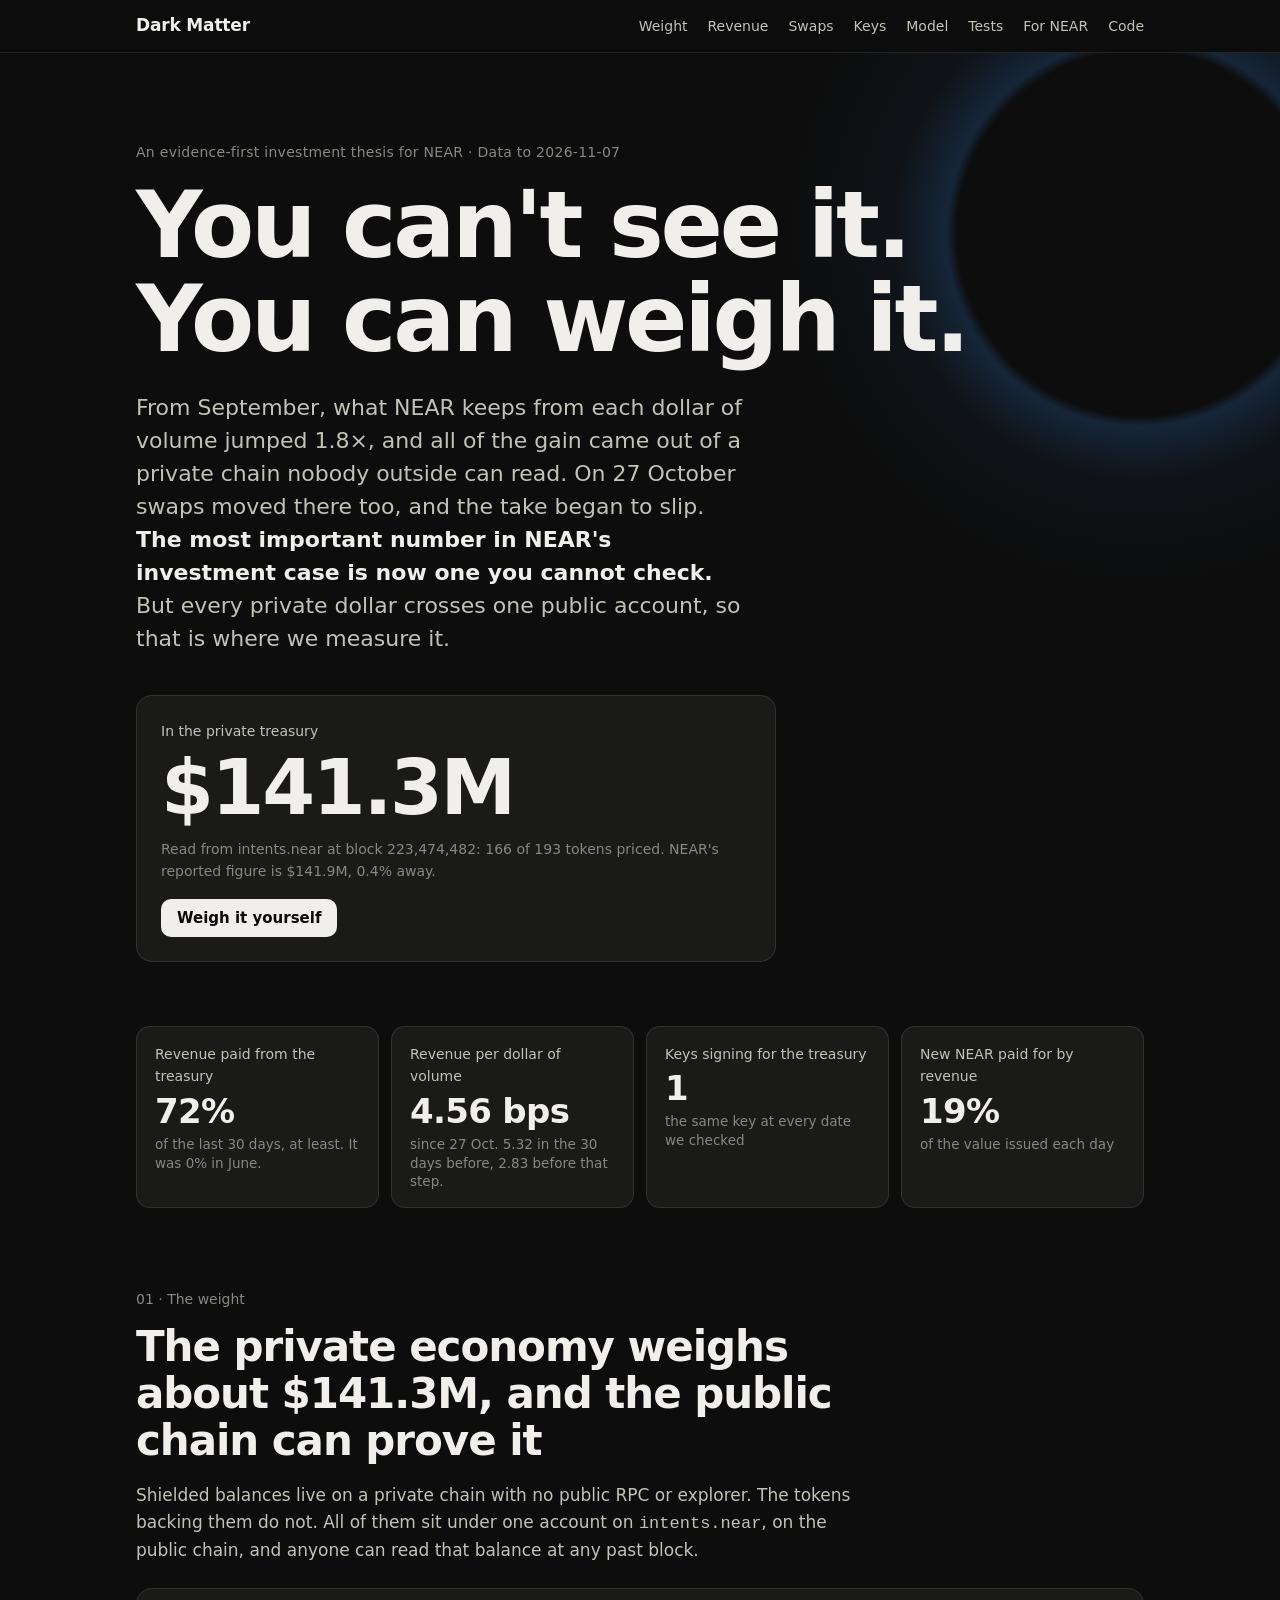
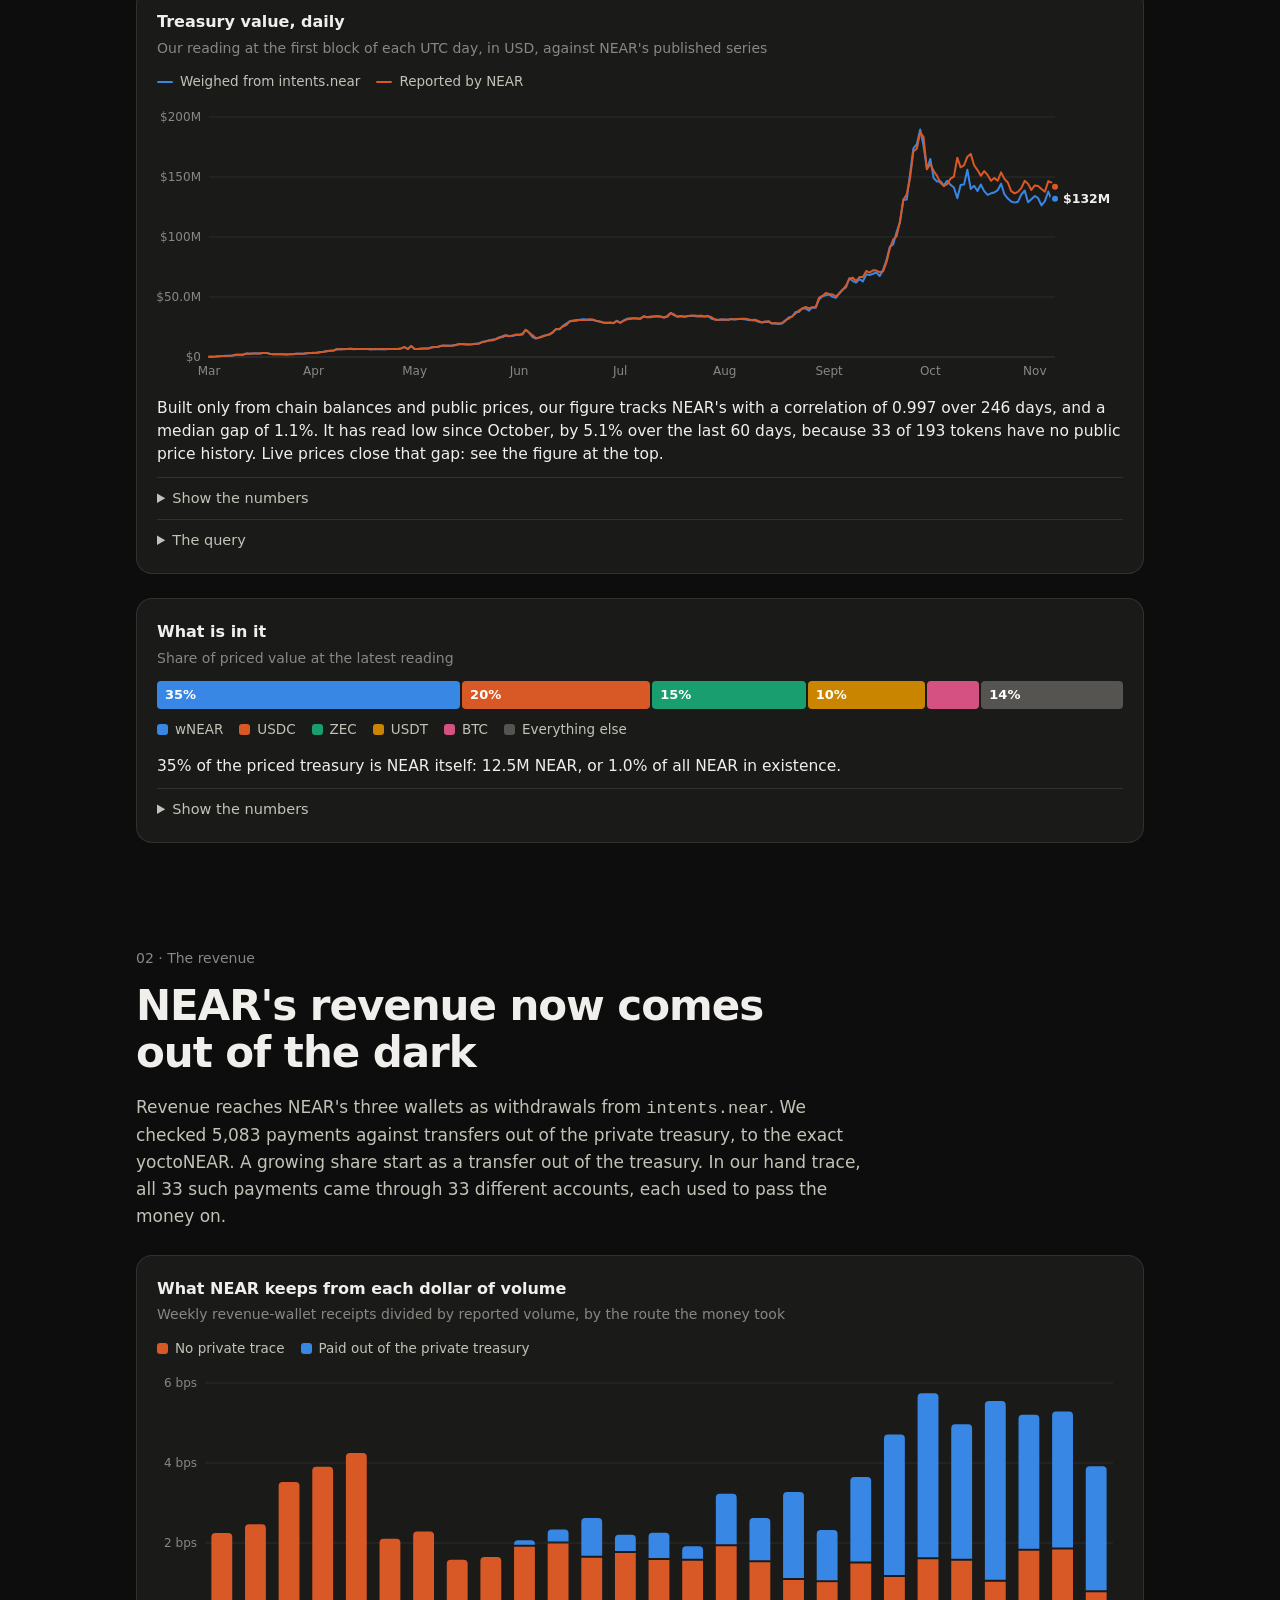
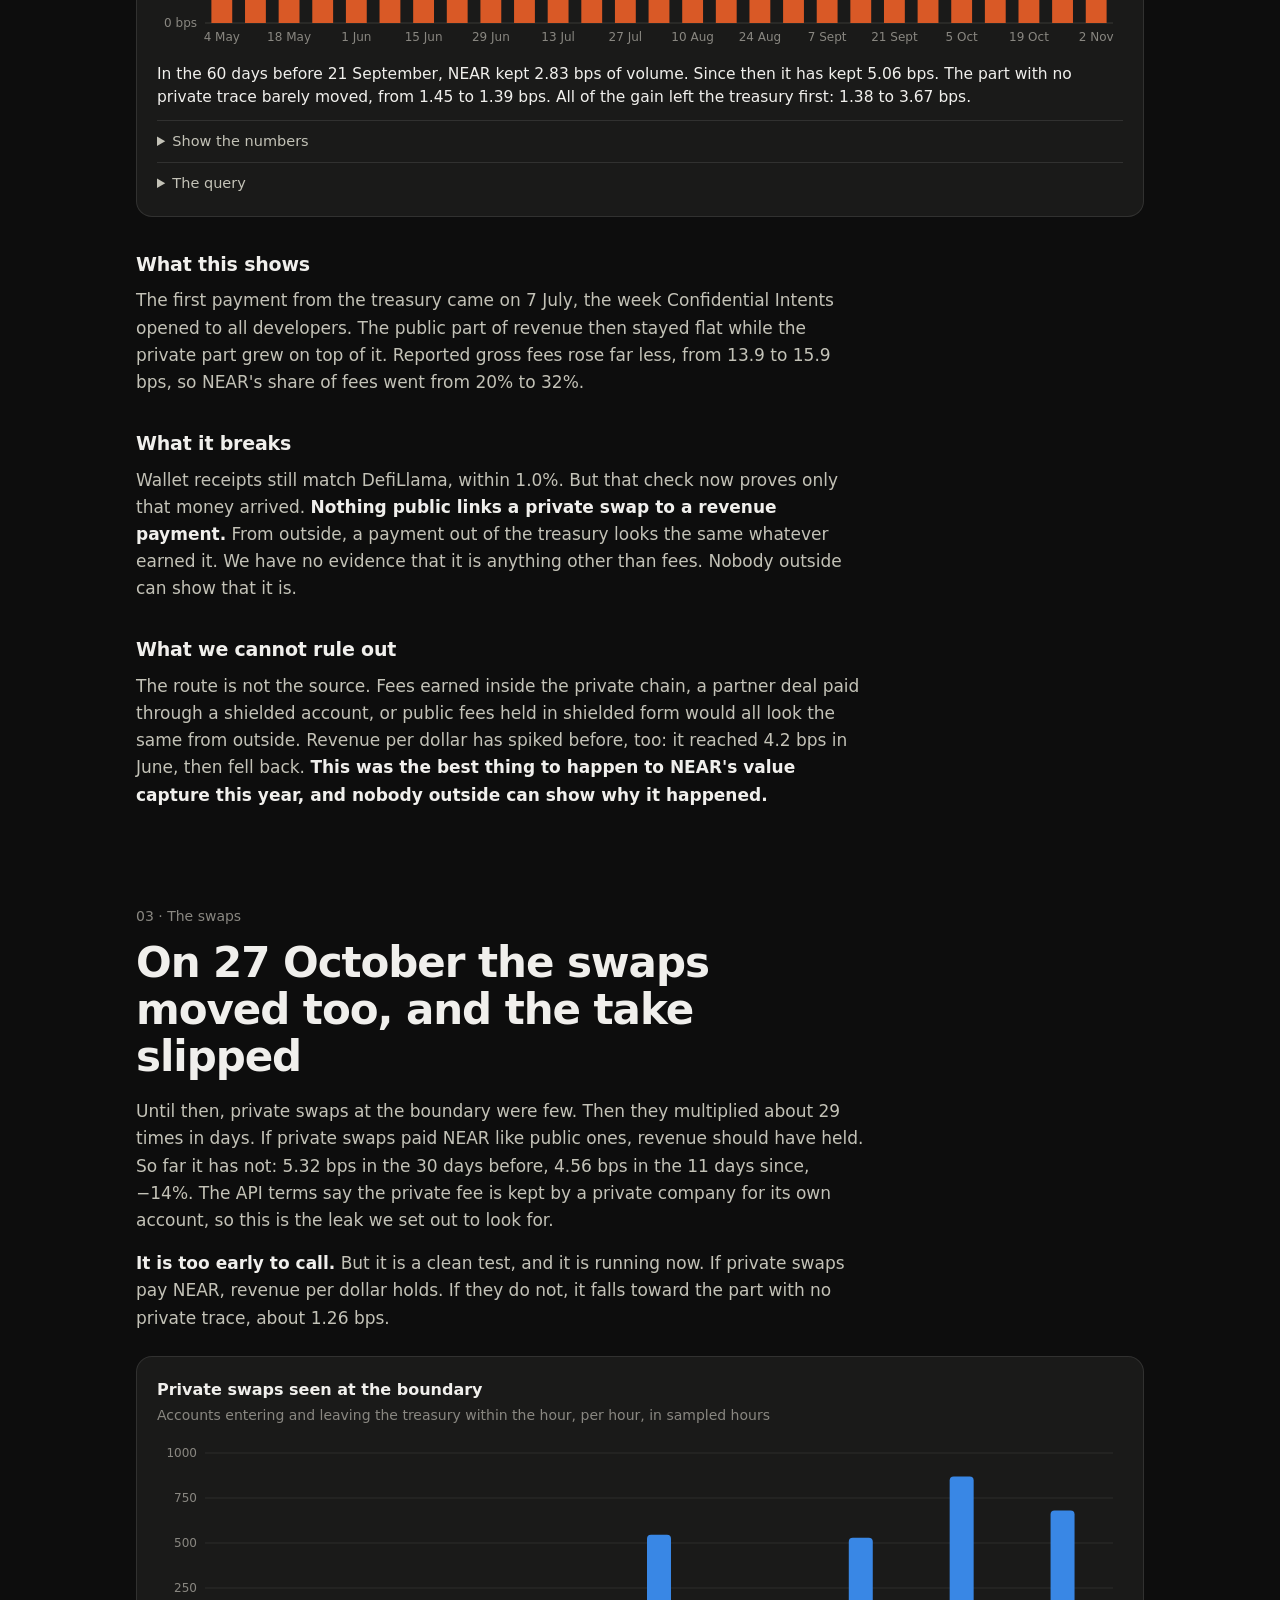
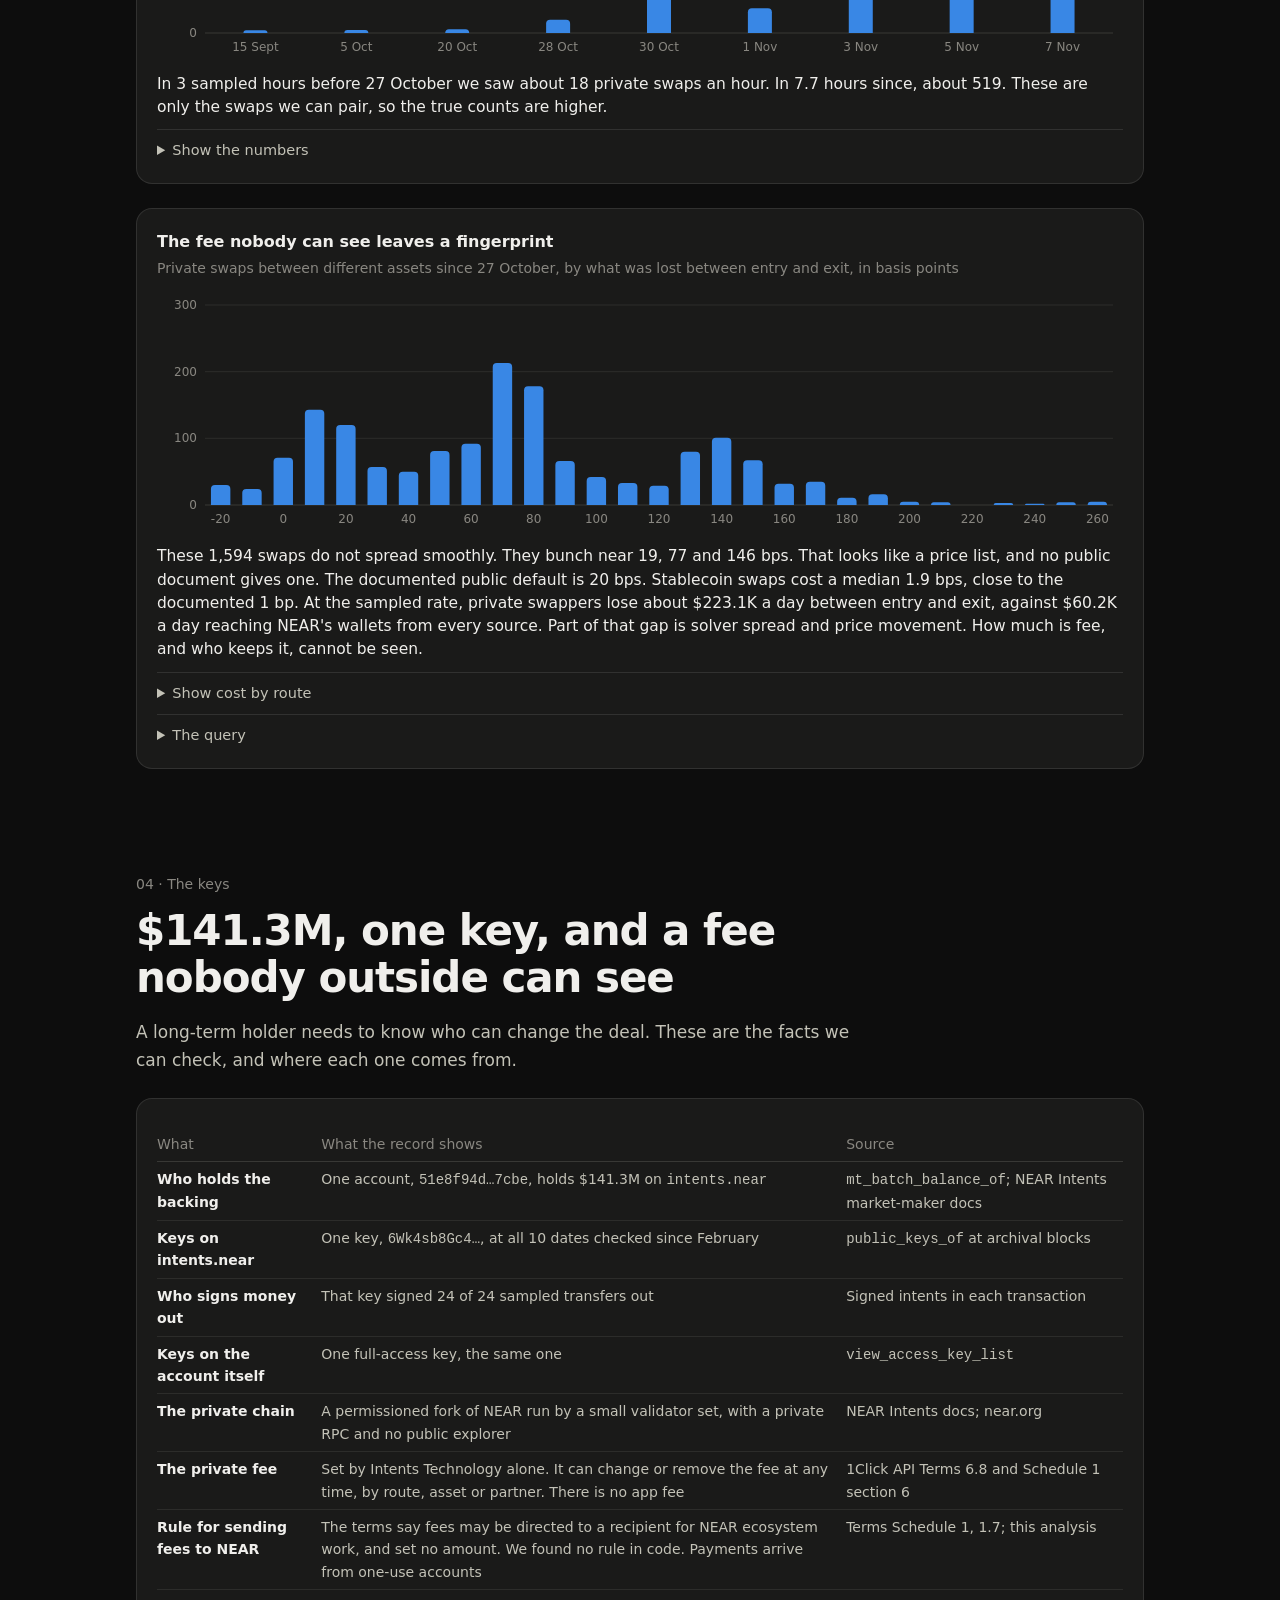
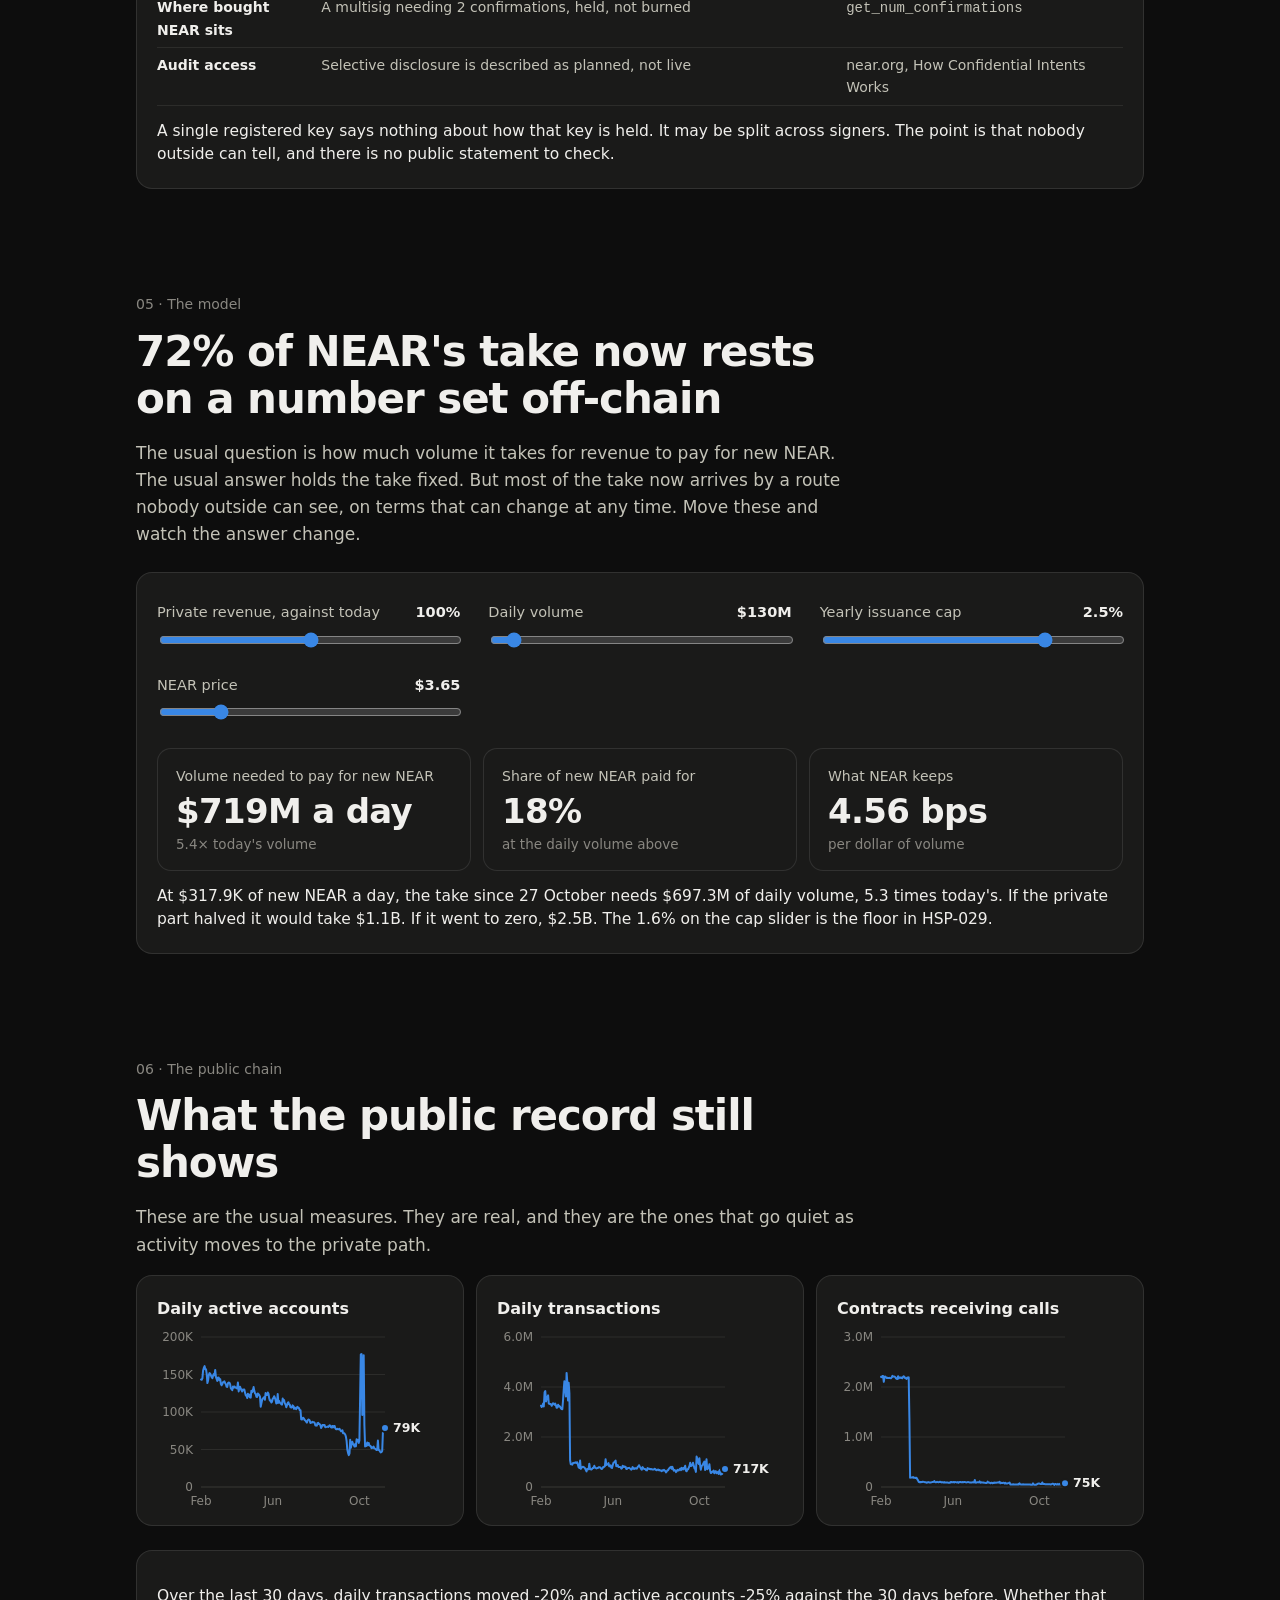
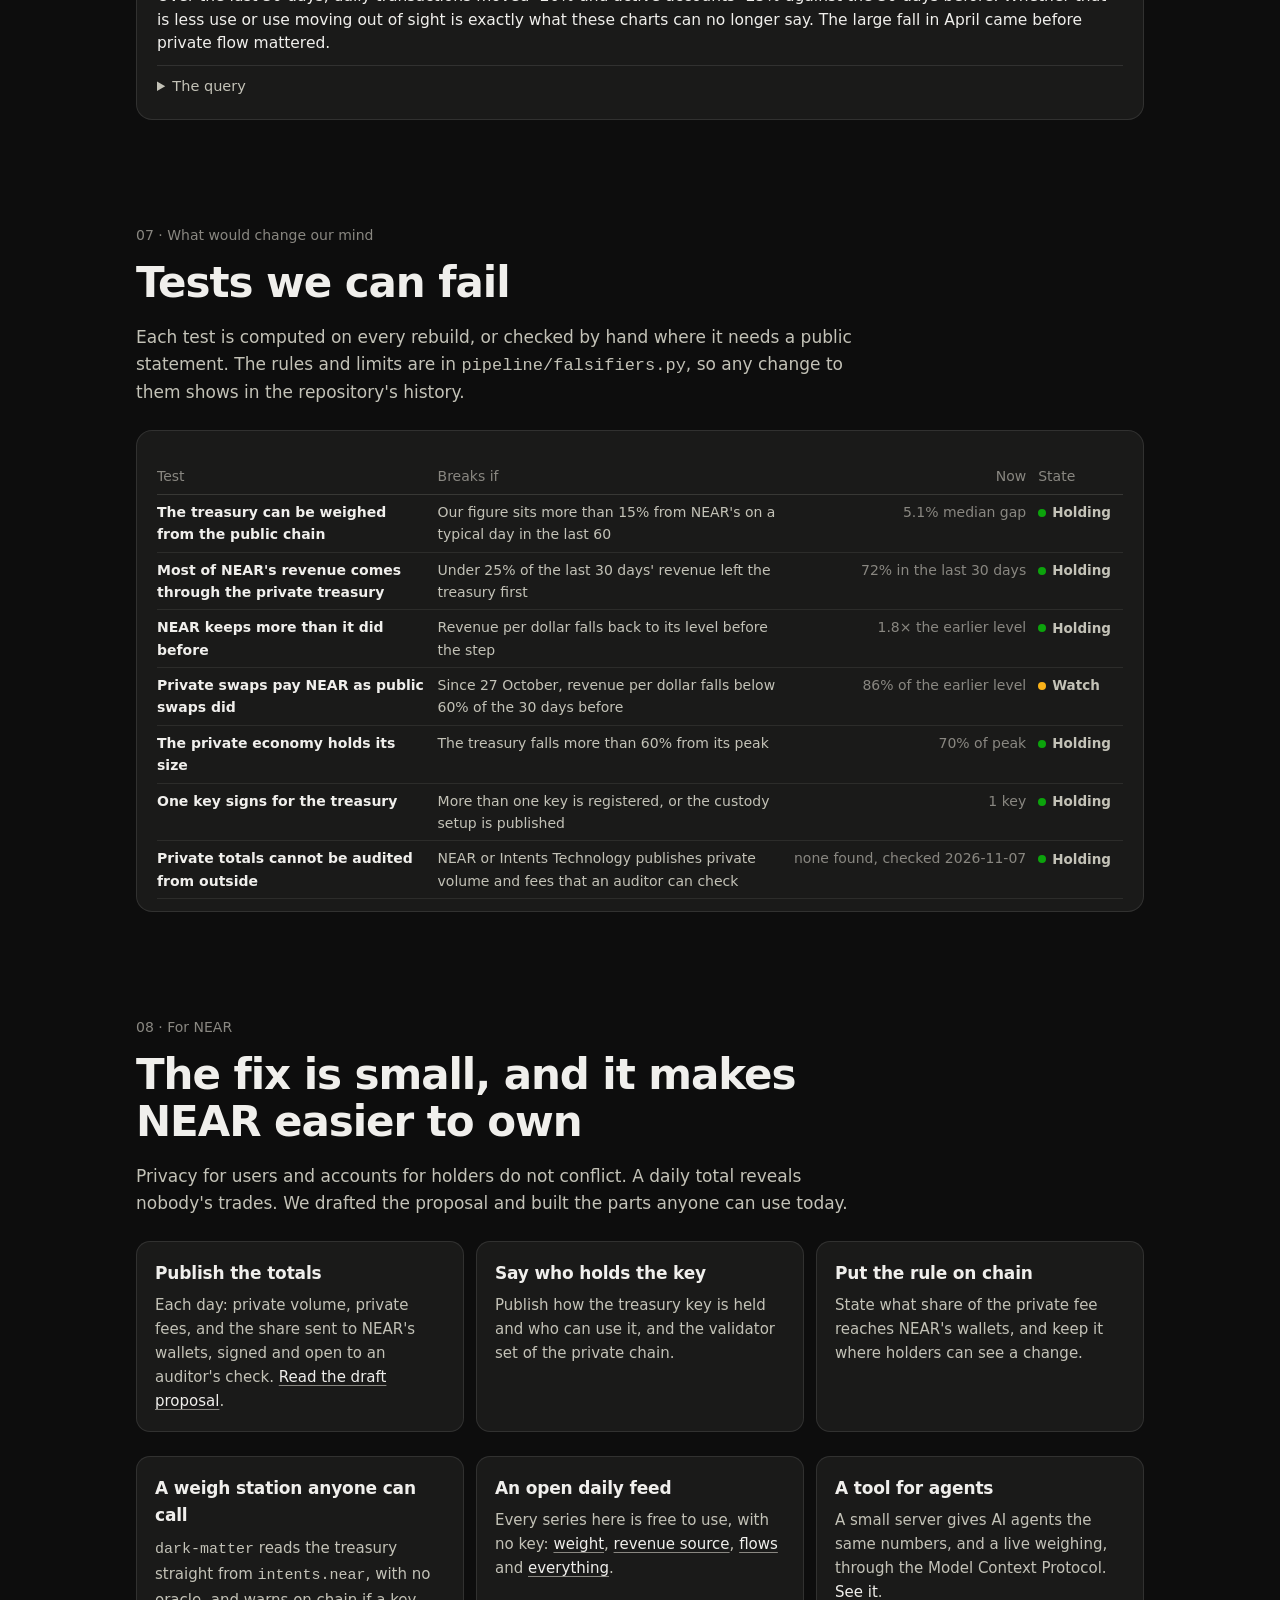
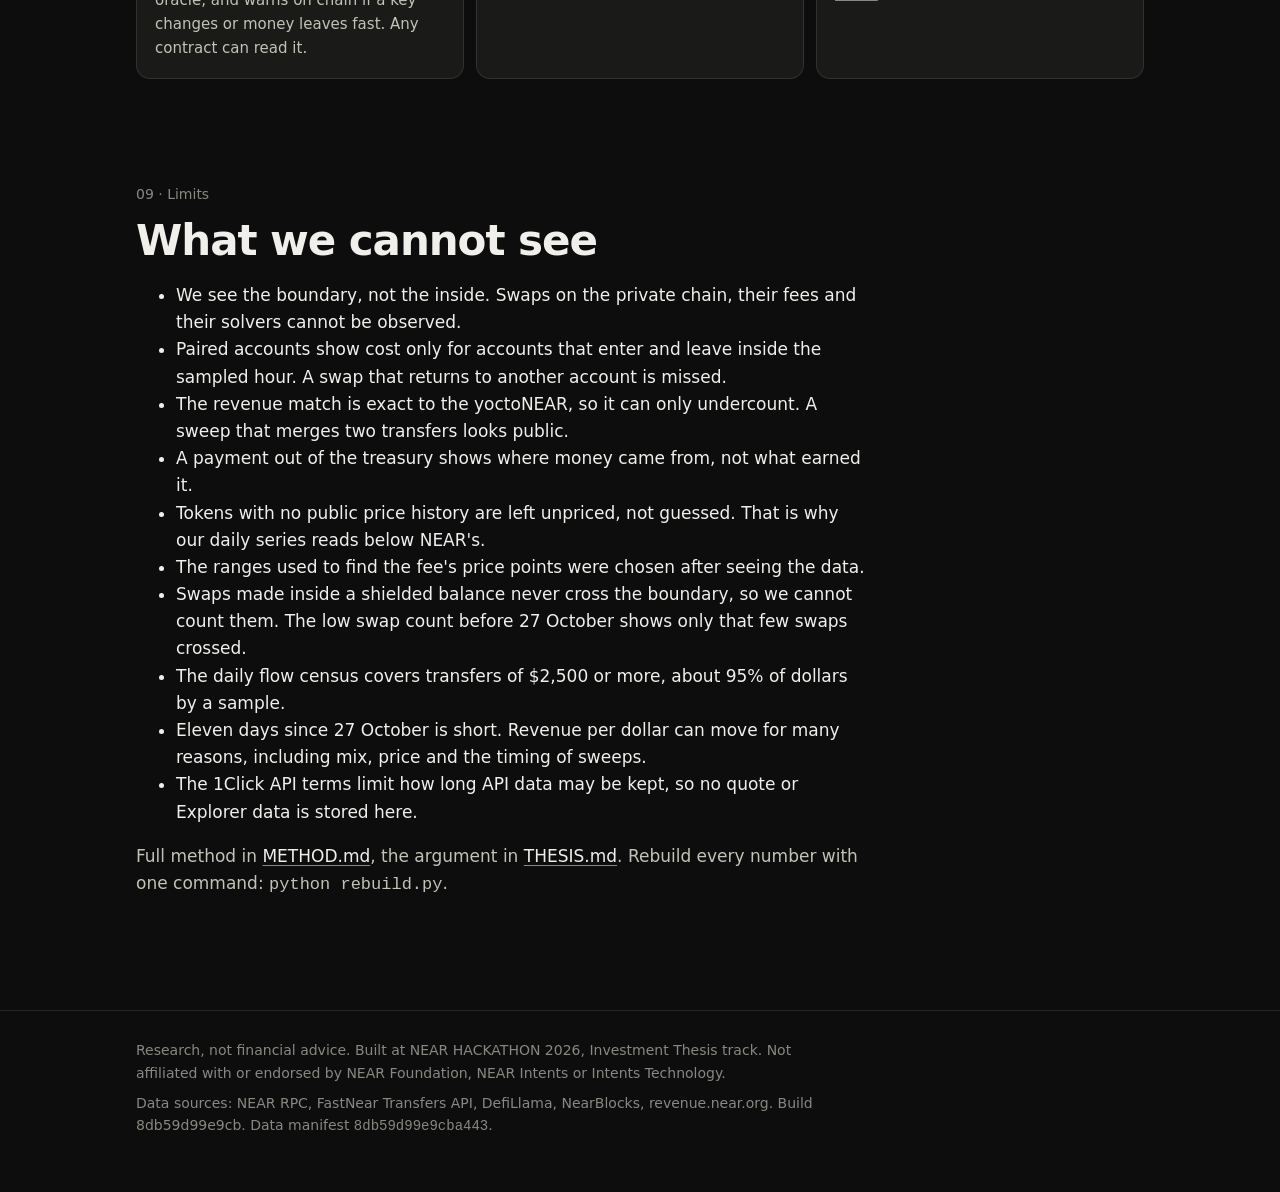
==== commit 46b7a077: "Refine the method, limits and checks" ====
--- a/site/index.html
+++ b/site/index.html
@@ -259,7 +259,7 @@
     <ul>
       <li class="opt"><a href="#weight">Weight</a></li>
       <li class="opt"><a href="#revenue">Revenue</a></li>
-      <li class="opt"><a href="#flow">Flow</a></li>
+      <li class="opt"><a href="#flow">Swaps</a></li>
       <li class="opt"><a href="#keys">Keys</a></li>
       <li class="opt"><a href="#model">Model</a></li>
       <li class="opt"><a href="#tests">Tests</a></li>
@@ -302,7 +302,7 @@
       <p class="card-title">Treasury value, daily</p>
       <p class="card-sub">Our reading at the first block of each UTC day, in USD, against NEAR's published series</p>
       <div id="chart-weight"></div>
-      <p class="says">Built only from chain balances and public prices, our figure tracks NEAR's with a correlation of 0.997 and a median gap of 5.1%. It reads low because 33 of 193 tokens have no public price history.</p>
+      <p class="says">Built only from chain balances and public prices, our figure tracks NEAR's with a correlation of 0.997 over 246 days, and a median gap of 1.1%. It has read low since October, by 5.1% over the last 60 days, because 33 of 193 tokens have no public price history. Live prices close that gap: see the figure at the top.</p>
       <div id="table-weight"></div>
       <details class="fold"><summary>The query</summary><pre>POST https://archival-rpc.mainnet.fastnear.com
 {&quot;method&quot;:&quot;query&quot;,&quot;params&quot;:{&quot;request_type&quot;:&quot;call_function&quot;,&quot;block_id&quot;:&lt;first block of the day&gt;,
@@ -445,7 +445,7 @@
       <div class="card"><p class="card-title">Contracts receiving calls</p><div id="chart-contracts"></div></div>
     </div>
     <div class="card">
-      <p class="says">Over the last 30 days, daily transactions moved -20% and active accounts -25% against the 30 days before. Whether that is less use or use moving out of sight is exactly what these charts can no longer say.</p>
+      <p class="says">Over the last 30 days, daily transactions moved -20% and active accounts -25% against the 30 days before. Whether that is less use or use moving out of sight is exactly what these charts can no longer say. The large fall in April came before private flow mattered.</p>
       <details class="fold"><summary>The query</summary><pre>No key needed: https://api.nearblocks.io/v1/charts
 
 The same metrics on the NEAR BigQuery public dataset are in sql/, for example:
@@ -493,7 +493,7 @@
     <p class="num">09 · Limits</p>
     <h2>What we cannot see</h2>
     <div class="prose">
-      <ul><li>We see the boundary, not the inside. Swaps on the private chain, their fees and their solvers cannot be observed.</li><li>Paired accounts show cost only for accounts that enter and leave inside the sampled hour. A swap that returns to another account is missed.</li><li>The revenue match is exact to the yoctoNEAR, so it can only undercount. A sweep that merges two transfers looks public.</li><li>A payment out of the treasury shows where money came from, not what earned it.</li><li>Tokens with no public price history are left unpriced, not guessed. That is why our daily series reads below NEAR&#x27;s.</li><li>The daily flow census covers transfers of $2,500 or more, about 95% of dollars by a sample.</li><li>Eleven days of private swaps is short. Revenue per dollar can move for many reasons, including mix and price.</li><li>The 1Click API terms limit how long API data may be kept, so no quote or Explorer data is stored here.</li></ul>
+      <ul><li>We see the boundary, not the inside. Swaps on the private chain, their fees and their solvers cannot be observed.</li><li>Paired accounts show cost only for accounts that enter and leave inside the sampled hour. A swap that returns to another account is missed.</li><li>The revenue match is exact to the yoctoNEAR, so it can only undercount. A sweep that merges two transfers looks public.</li><li>A payment out of the treasury shows where money came from, not what earned it.</li><li>Tokens with no public price history are left unpriced, not guessed. That is why our daily series reads below NEAR&#x27;s.</li><li>The ranges used to find the fee&#x27;s price points were chosen after seeing the data.</li><li>Swaps made inside a shielded balance never cross the boundary, so we cannot count them. The low swap count before 27 October shows only that few swaps crossed.</li><li>The daily flow census covers transfers of $2,500 or more, about 95% of dollars by a sample.</li><li>Eleven days since 27 October is short. Revenue per dollar can move for many reasons, including mix, price and the timing of sweeps.</li><li>The 1Click API terms limit how long API data may be kept, so no quote or Explorer data is stored here.</li></ul>
       <p>Full method in <a href="https://github.com/OWNER/dark-matter/blob/main/docs/METHOD.md">METHOD.md</a>, the argument in <a href="https://github.com/OWNER/dark-matter/blob/main/THESIS.md">THESIS.md</a>. Rebuild every number with one command: <code>python rebuild.py</code>.</p>
     </div>
   </section>
@@ -502,7 +502,7 @@
 <footer>
   <div class="wrap">
     <p>Research, not financial advice. Built at NEAR HACKATHON 2026, Investment Thesis track. Not affiliated with or endorsed by NEAR Foundation, NEAR Intents or Intents Technology.</p>
-    <p>Data sources: NEAR RPC, FastNear Transfers API, DefiLlama, NearBlocks, revenue.near.org. Build e9ae12cefa76. Data manifest <code>e9ae12cefa768cba</code>.</p>
+    <p>Data sources: NEAR RPC, FastNear Transfers API, DefiLlama, NearBlocks, revenue.near.org. Build 8db59d99e9cb. Data manifest <code>8db59d99e9cba443</code>.</p>
   </div>
 </footer>
 
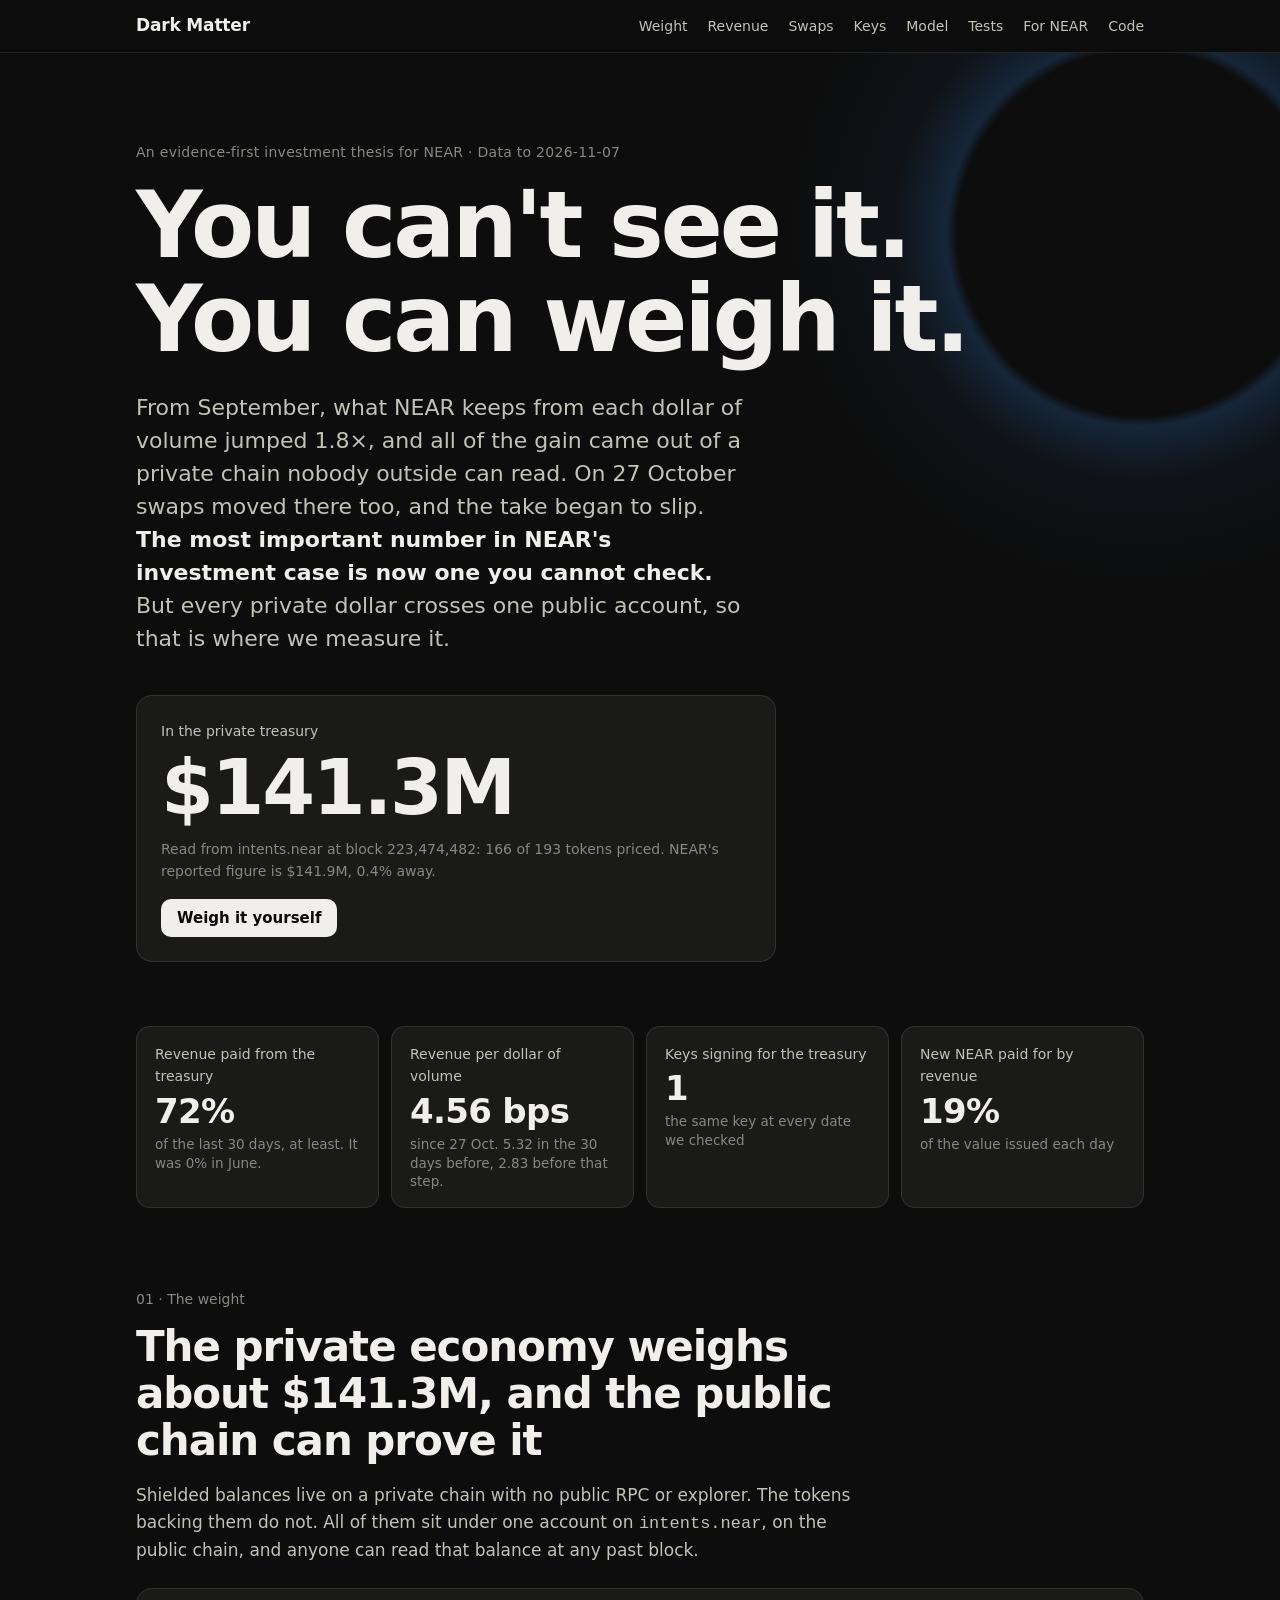
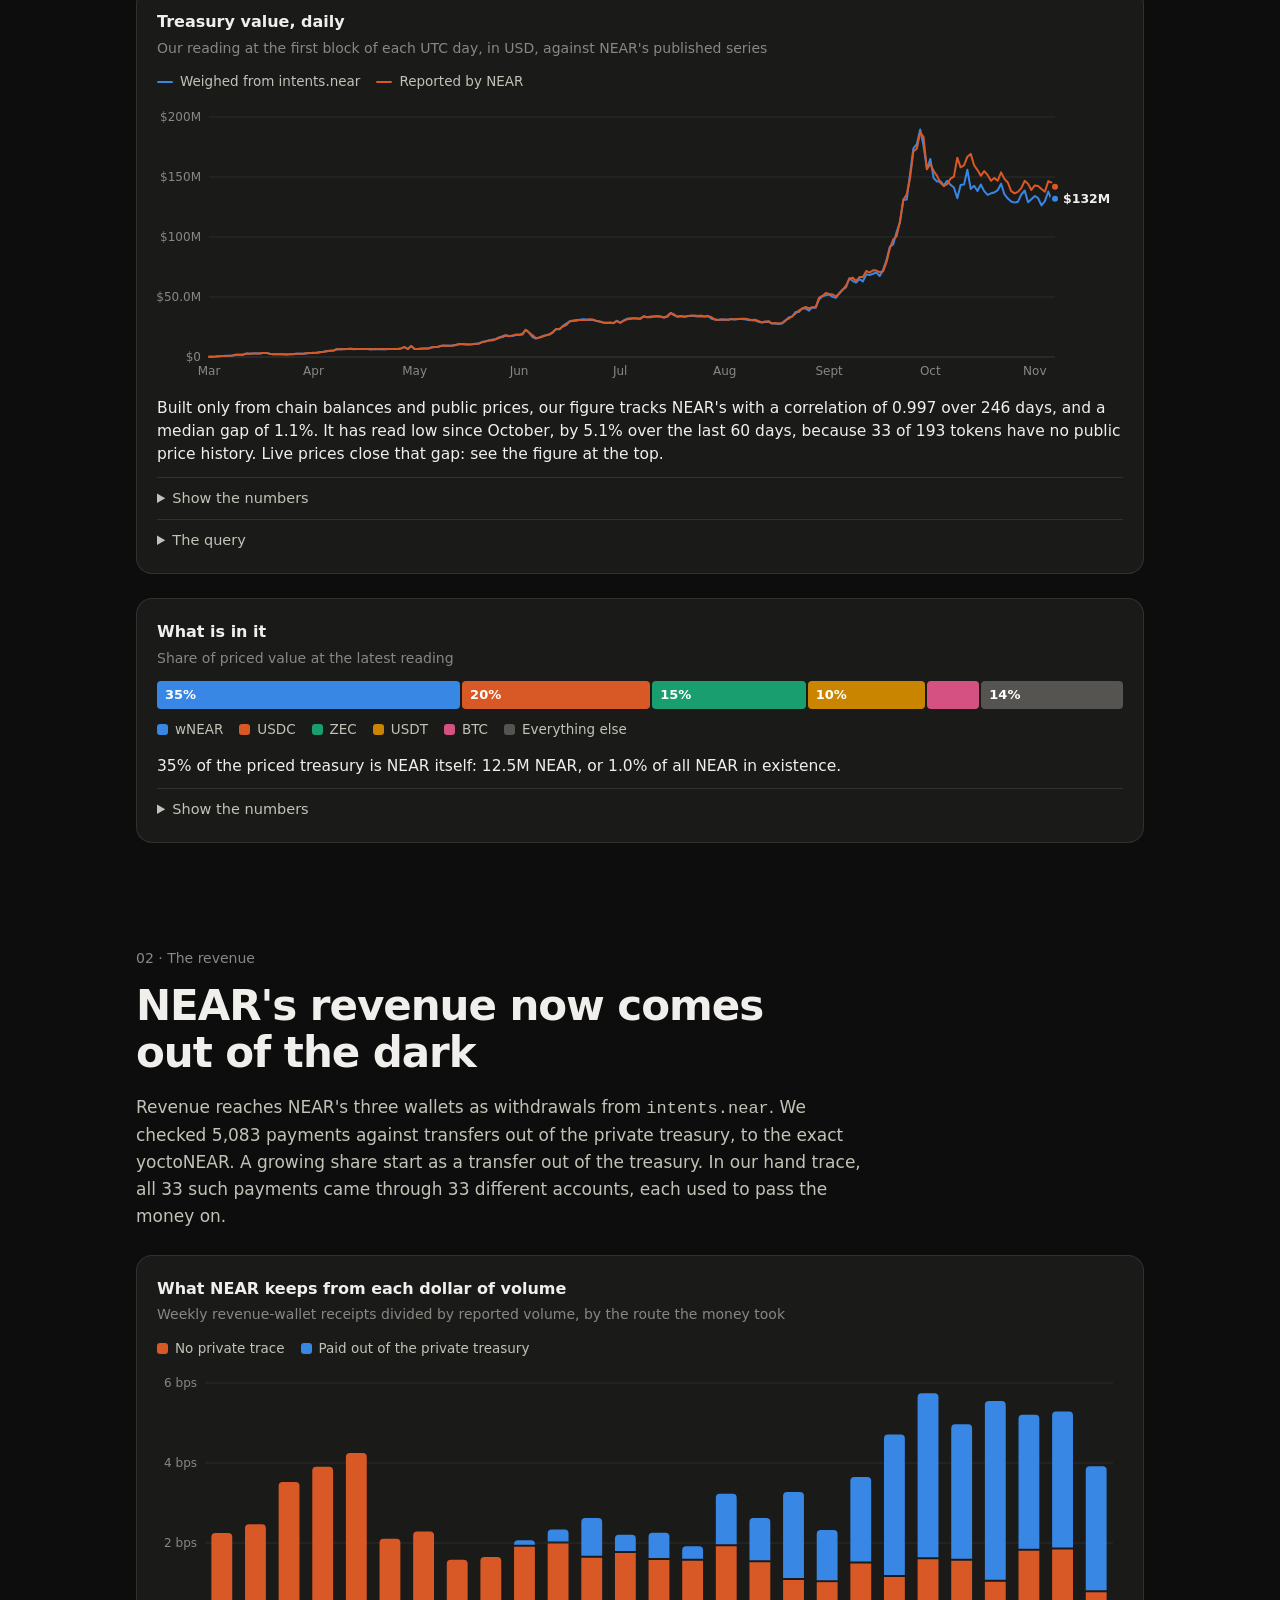
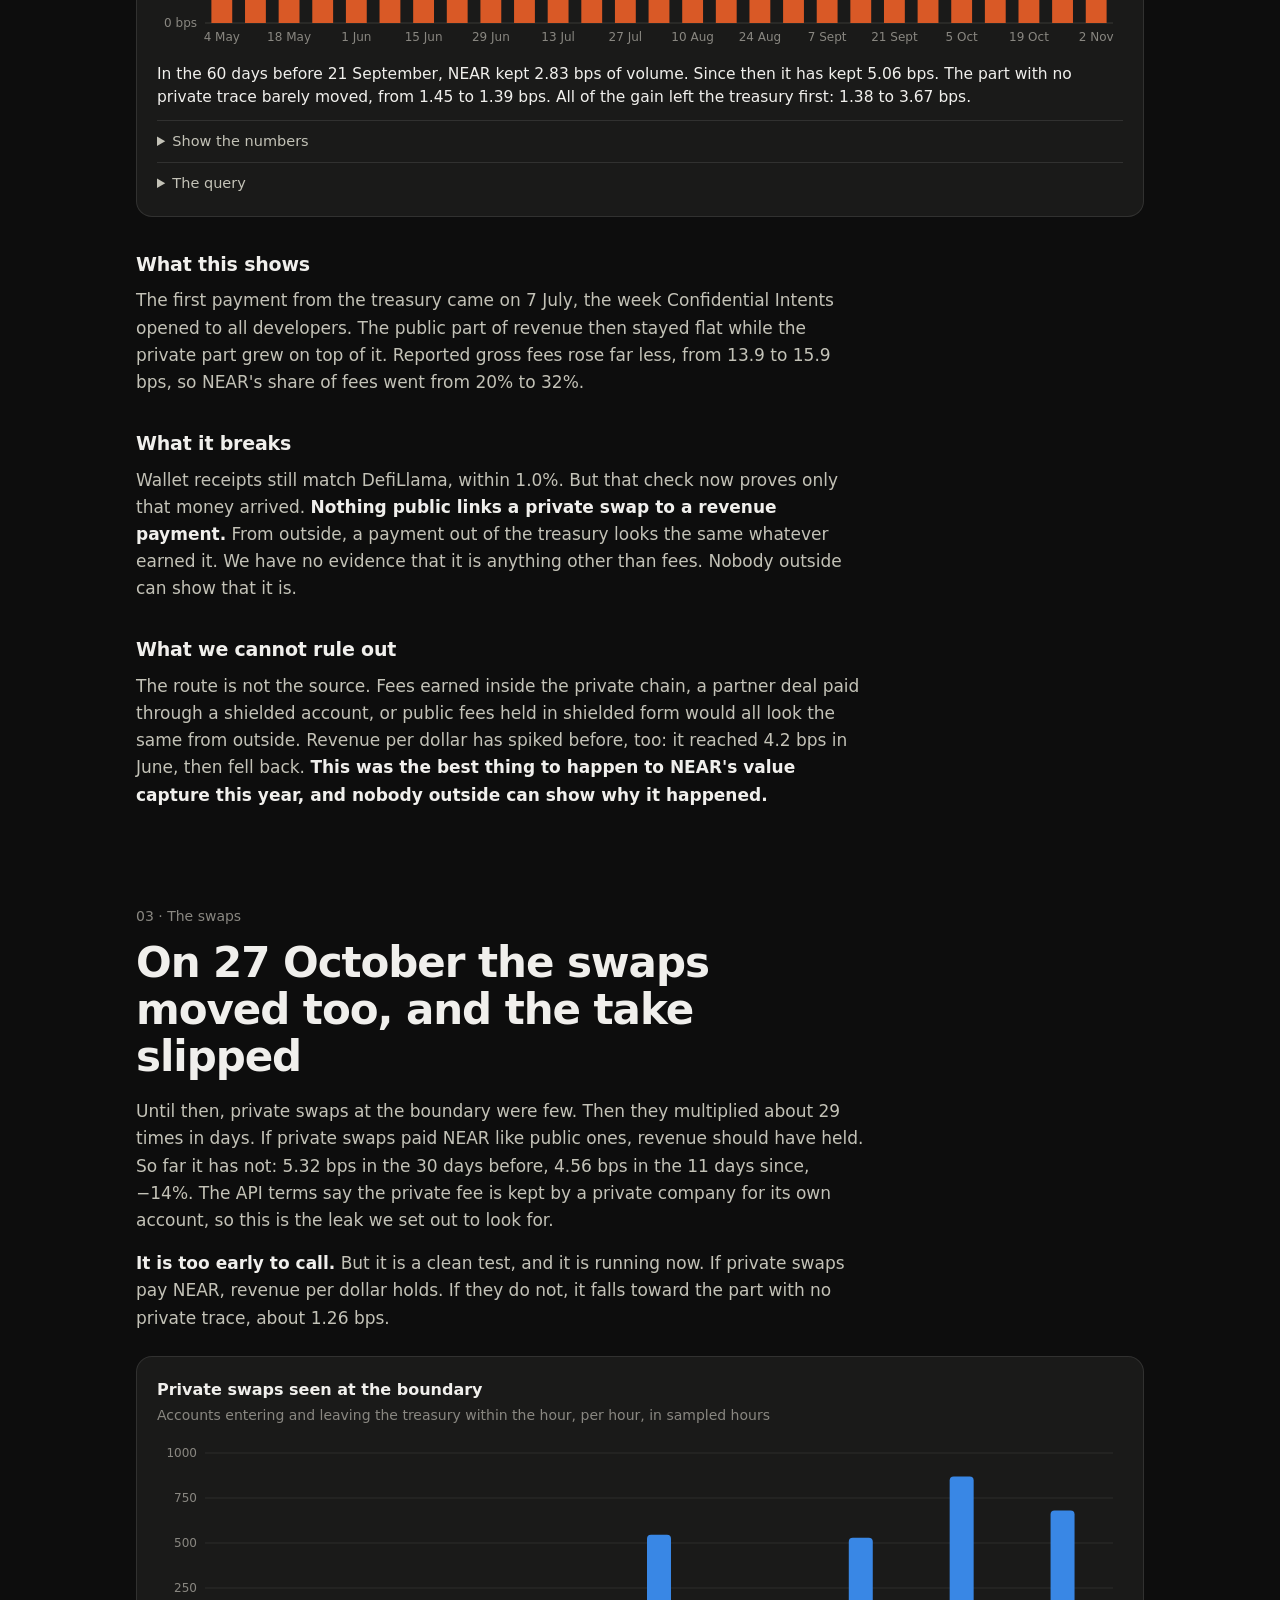
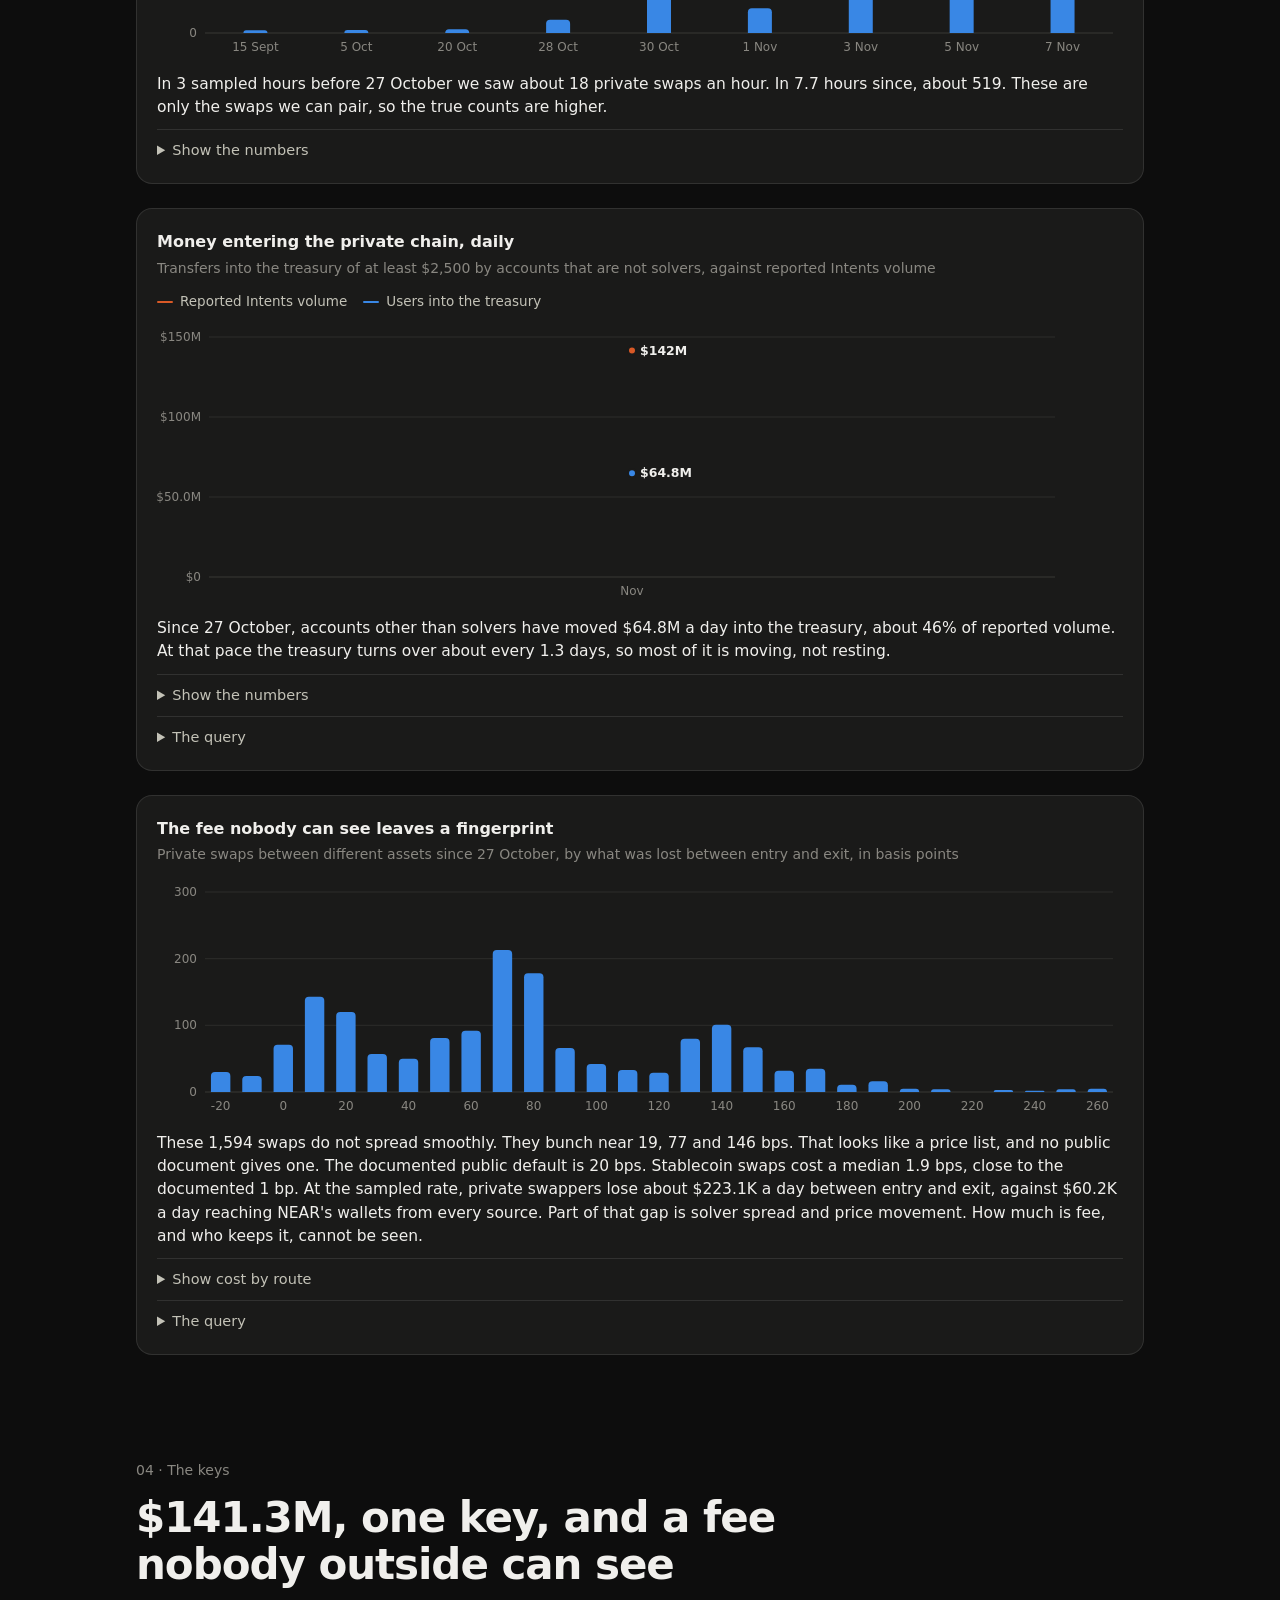
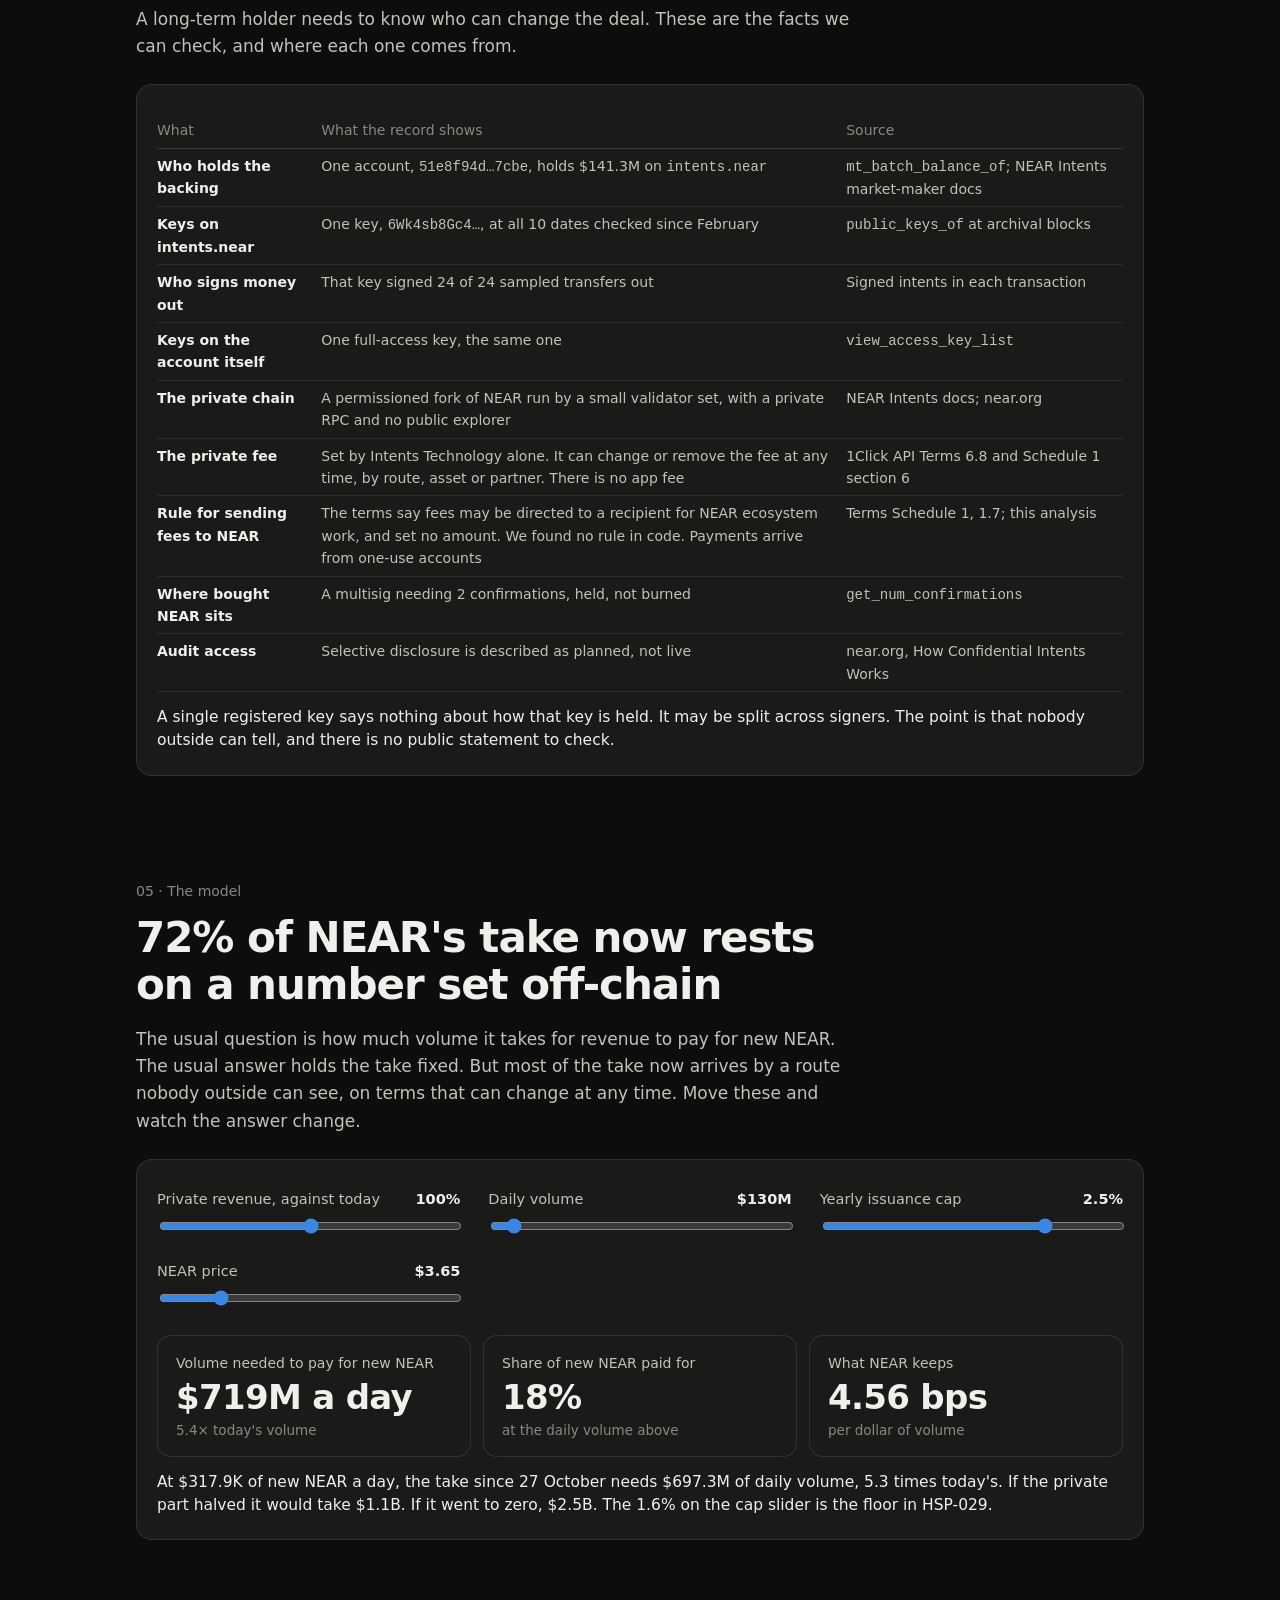
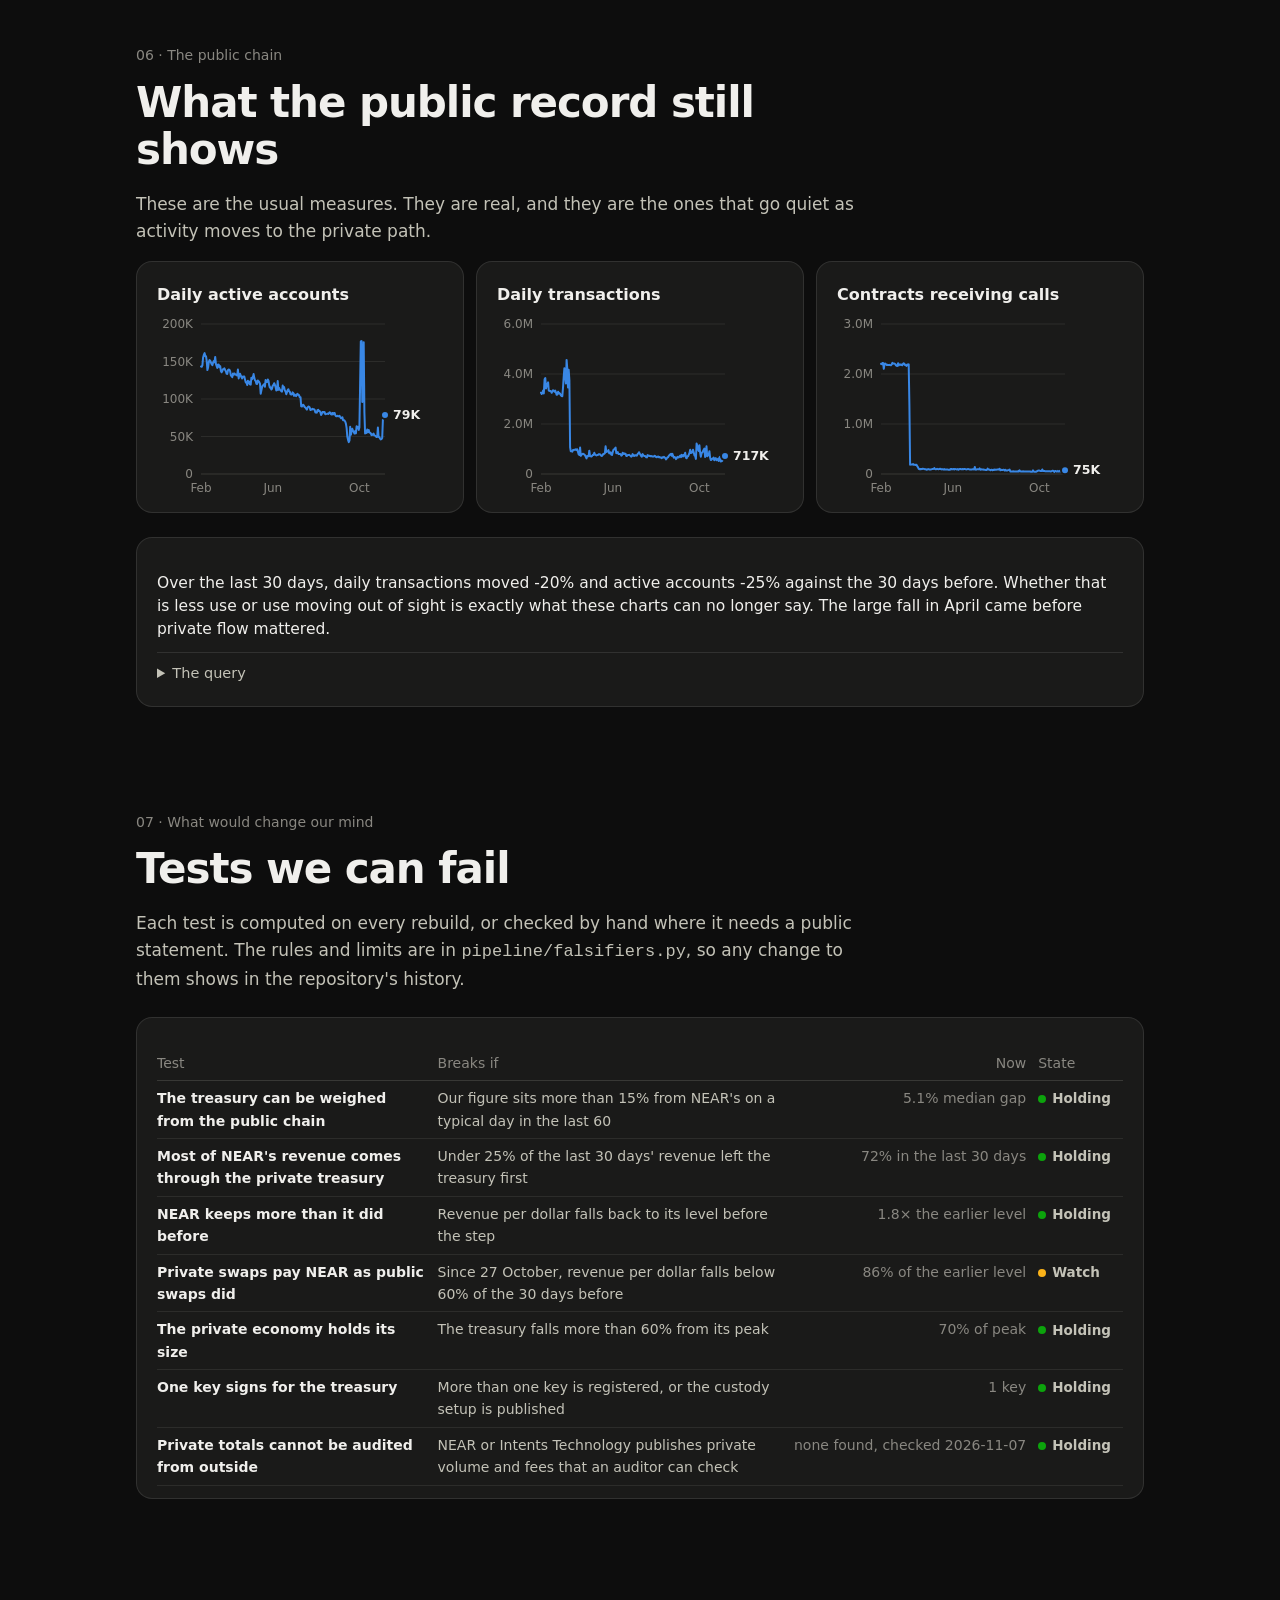
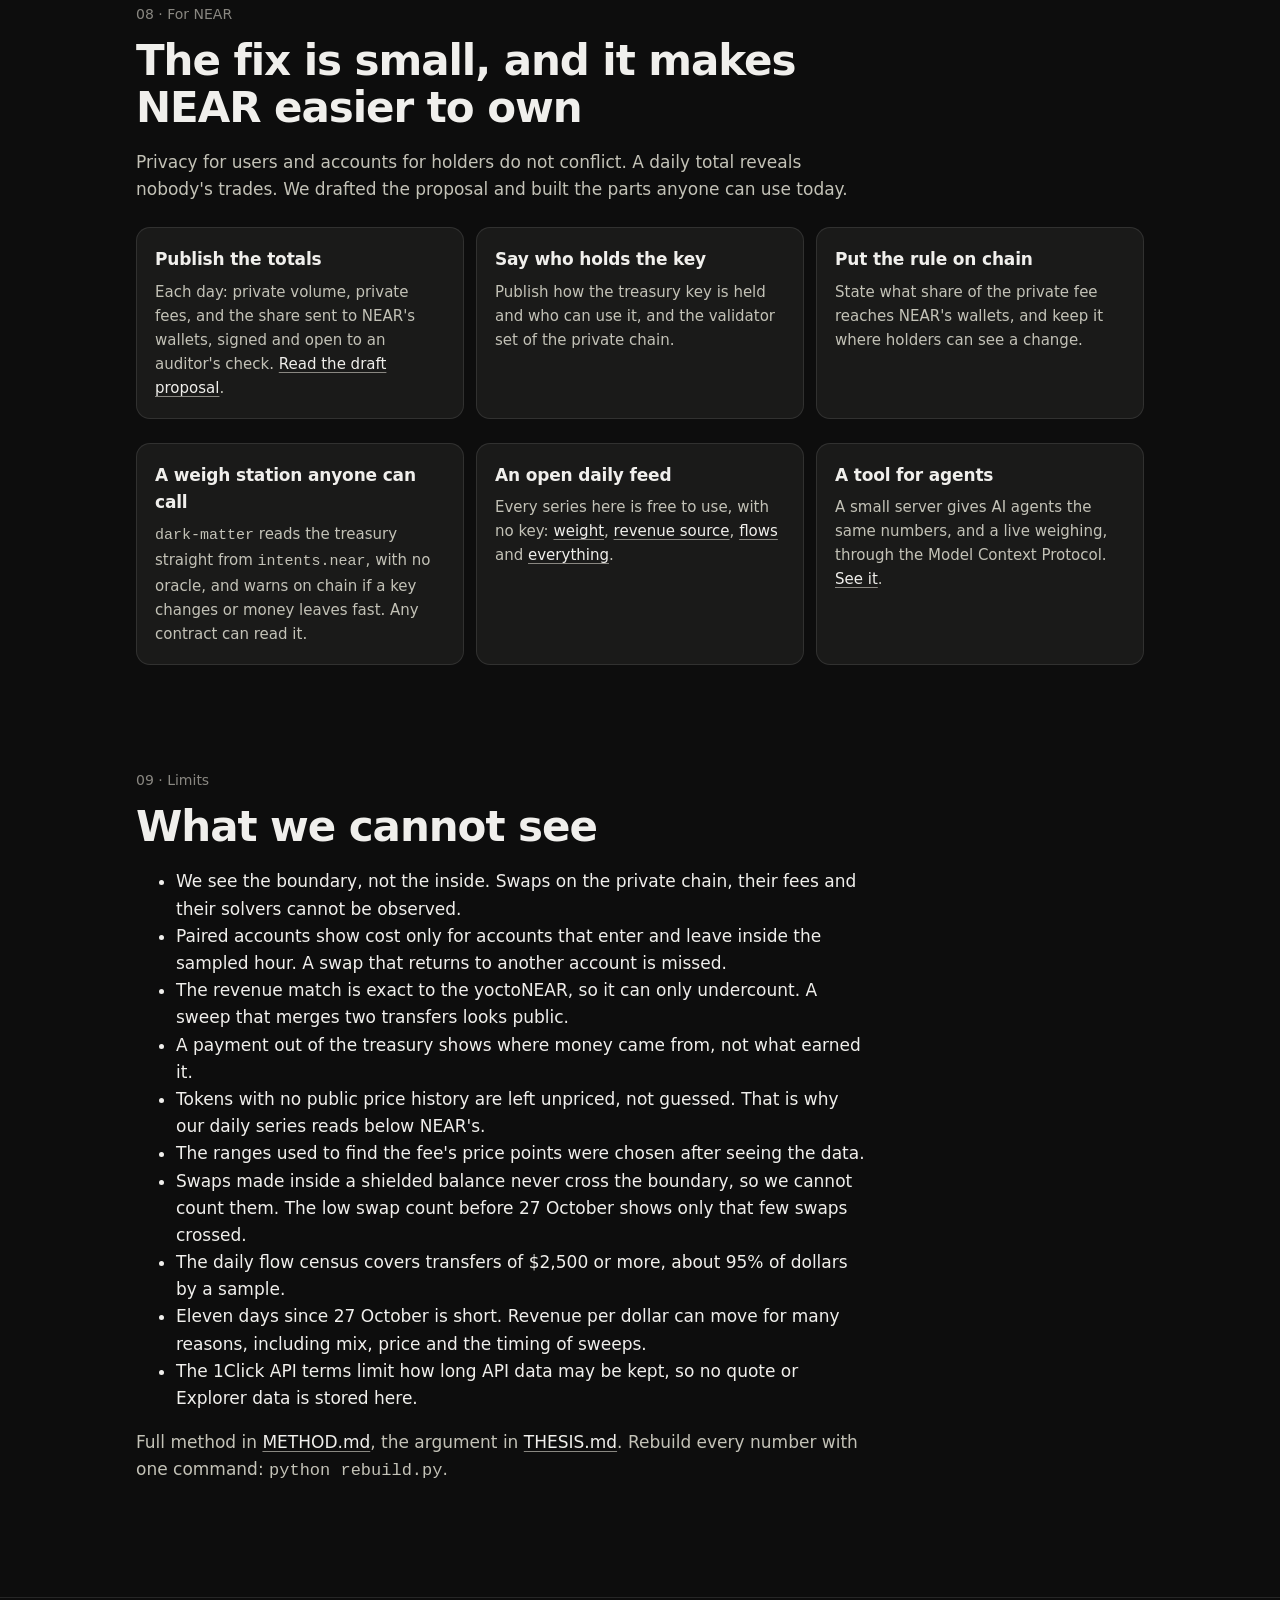
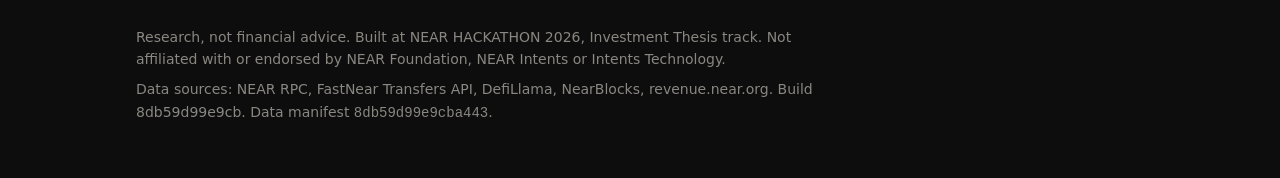
==== commit a546c0d9: "Add screenshots and a demo video made from the site" ====
--- a/site/index.html
+++ b/site/index.html
@@ -378,7 +378,7 @@
       <p class="card-title">Money entering the private chain, daily</p>
       <p class="card-sub">Transfers into the treasury of at least $2,500 by accounts that are not solvers, against reported Intents volume</p>
       <div id="chart-flows"></div>
-      <p class="says">Daily boundary flows are still being collected.</p>
+      <p class="says">Since 27 October, accounts other than solvers have moved $64.8M a day into the treasury, about 46% of reported volume. At that pace the treasury turns over about every 1.3 days, so most of it is moving, not resting.</p>
       <div id="table-flows"></div>
       <details class="fold"><summary>The query</summary><pre>POST https://transfers.main.fastnear.com/v0/transfers
 {&quot;account_id&quot;:&quot;51e8f94d...7cbe&quot;,&quot;direction&quot;:&quot;receiver&quot;,&quot;min_usd_amount&quot;:2500,
@@ -506,7 +506,7 @@
   </div>
 </footer>
 
-<script type="application/json" id="data">{"activity":[{"active_accounts":143359,"active_contracts":2201960,"date":"2026-02-20","txns":3251929},{"active_accounts":143063,"active_contracts":2196406,"date":"2026-02-21","txns":3202198},{"active_accounts":144950,"active_contracts":2221029,"date":"2026-02-22","txns":3249572},{"active_accounts":155478,"active_contracts":2222995,"date":"2026-02-23","txns":3335654},{"active_accounts":158821,"active_contracts":2104082,"date":"2026-02-24","txns":3219737},{"active_accounts":161206,"active_contracts":2206371,"date":"2026-02-25","txns":3793647},{"active_accounts":156943,"active_contracts":2207007,"date":"2026-02-26","txns":3840625},{"active_accounts":157018,"active_contracts":2194170,"date":"2026-02-27","txns":3424852},{"active_accounts":150870,"active_contracts":2181156,"date":"2026-02-28","txns":3532396},{"active_accounts":138509,"active_contracts":2184195,"date":"2026-03-01","txns":3595113},{"active_accounts":142175,"active_contracts":2181739,"date":"2026-03-02","txns":3664541},{"active_accounts":149175,"active_contracts":2177074,"date":"2026-03-03","txns":3336584},{"active_accounts":151854,"active_contracts":2183882,"date":"2026-03-04","txns":3325268},{"active_accounts":151028,"active_contracts":2177332,"date":"2026-03-05","txns":3325419},{"active_accounts":148857,"active_contracts":2174300,"date":"2026-03-06","txns":3306784},{"active_accounts":146239,"active_contracts":2191794,"date":"2026-03-07","txns":3247636},{"active_accounts":144938,"active_contracts":2223669,"date":"2026-03-08","txns":3315460},{"active_accounts":148494,"active_contracts":2205418,"date":"2026-03-09","txns":3351758},{"active_accounts":150666,"active_contracts":2212110,"date":"2026-03-10","txns":3332900},{"active_accounts":148943,"active_contracts":2205699,"date":"2026-03-11","txns":3287695},{"active_accounts":156082,"active_contracts":2198615,"date":"2026-03-12","txns":3335521},{"active_accounts":146734,"active_contracts":2175704,"date":"2026-03-13","txns":3269575},{"active_accounts":144157,"active_contracts":2162068,"date":"2026-03-14","txns":3169552},{"active_accounts":141444,"active_contracts":2157970,"date":"2026-03-15","txns":3178560},{"active_accounts":145991,"active_contracts":2215365,"date":"2026-03-16","txns":3290512},{"active_accounts":145799,"active_contracts":2172293,"date":"2026-03-17","txns":3219245},{"active_accounts":142216,"active_contracts":2189899,"date":"2026-03-18","txns":3237808},{"active_accounts":143729,"active_contracts":2191105,"date":"2026-03-19","txns":3208457},{"active_accounts":137325,"active_contracts":2182971,"date":"2026-03-20","txns":3145237},{"active_accounts":135621,"active_contracts":2190598,"date":"2026-03-21","txns":3114793},{"active_accounts":137209,"active_contracts":2176111,"date":"2026-03-22","txns":3106917},{"active_accounts":139910,"active_contracts":2200646,"date":"2026-03-23","txns":3444711},{"active_accounts":140101,"active_contracts":2213243,"date":"2026-03-24","txns":3891497},{"active_accounts":140965,"active_contracts":2201888,"date":"2026-03-25","txns":4232584},{"active_accounts":138346,"active_contracts":2177812,"date":"2026-03-26","txns":3915239},{"active_accounts":136891,"active_contracts":2174254,"date":"2026-03-27","txns":3618171},{"active_accounts":133798,"active_contracts":2162356,"date":"2026-03-28","txns":4563367},{"active_accounts":133415,"active_contracts":2190206,"date":"2026-03-29","txns":4191688},{"active_accounts":138598,"active_contracts":2184028,"date":"2026-03-30","txns":3464917},{"active_accounts":139225,"active_contracts":2194168,"date":"2026-03-31","txns":4169826},{"active_accounts":139048,"active_contracts":1381922,"date":"2026-04-01","txns":3758663},{"active_accounts":137183,"active_contracts":184649,"date":"2026-04-02","txns":1063375},{"active_accounts":131893,"active_contracts":194421,"date":"2026-04-03","txns":907861},{"active_accounts":130579,"active_contracts":191740,"date":"2026-04-04","txns":908553},{"active_accounts":129245,"active_contracts":189652,"date":"2026-04-05","txns":896322},{"active_accounts":134018,"active_contracts":199565,"date":"2026-04-06","txns":959480},{"active_accounts":132219,"active_contracts":186713,"date":"2026-04-07","txns":957226},{"active_accounts":133993,"active_contracts":186136,"date":"2026-04-08","txns":971381},{"active_accounts":133071,"active_contracts":182467,"date":"2026-04-09","txns":972850},{"active_accounts":132673,"active_contracts":184509,"date":"2026-04-10","txns":992732},{"active_accounts":131792,"active_contracts":183513,"date":"2026-04-11","txns":960660},{"active_accounts":131282,"active_contracts":157157,"date":"2026-04-12","txns":992071},{"active_accounts":139249,"active_contracts":138065,"date":"2026-04-13","txns":895923},{"active_accounts":127401,"active_contracts":104582,"date":"2026-04-14","txns":785094},{"active_accounts":133306,"active_contracts":95043,"date":"2026-04-15","txns":763144},{"active_accounts":133652,"active_contracts":99956,"date":"2026-04-16","txns":1058803},{"active_accounts":130982,"active_contracts":96900,"date":"2026-04-17","txns":729376},{"active_accounts":129021,"active_contracts":99685,"date":"2026-04-18","txns":763796},{"active_accounts":127462,"active_contracts":100997,"date":"2026-04-19","txns":802962},{"active_accounts":129958,"active_contracts":106399,"date":"2026-04-20","txns":808458},{"active_accounts":129703,"active_contracts":102438,"date":"2026-04-21","txns":805053},{"active_accounts":129984,"active_contracts":98349,"date":"2026-04-22","txns":778988},{"active_accounts":126197,"active_contracts":96044,"date":"2026-04-23","txns":751971},{"active_accounts":121955,"active_contracts":94160,"date":"2026-04-24","txns":686968},{"active_accounts":122432,"active_contracts":86694,"date":"2026-04-25","txns":622133},{"active_accounts":118616,"active_contracts":90949,"date":"2026-04-26","txns":722389},{"active_accounts":124353,"active_contracts":93534,"date":"2026-04-27","txns":713204},{"active_accounts":120906,"active_contracts":98718,"date":"2026-04-28","txns":709459},{"active_accounts":123229,"active_contracts":92373,"date":"2026-04-29","txns":932580},{"active_accounts":119499,"active_contracts":90268,"date":"2026-04-30","txns":726837},{"active_accounts":119055,"active_contracts":92543,"date":"2026-05-01","txns":704350},{"active_accounts":128424,"active_contracts":94929,"date":"2026-05-02","txns":695144},{"active_accounts":126433,"active_contracts":97580,"date":"2026-05-03","txns":726605},{"active_accounts":129115,"active_contracts":98167,"date":"2026-05-04","txns":768403},{"active_accounts":133244,"active_contracts":101682,"date":"2026-05-05","txns":761084},{"active_accounts":128094,"active_contracts":118779,"date":"2026-05-06","txns":847917},{"active_accounts":124915,"active_contracts":99877,"date":"2026-05-07","txns":783747},{"active_accounts":124037,"active_contracts":96403,"date":"2026-05-08","txns":761282},{"active_accounts":120268,"active_contracts":96565,"date":"2026-05-09","txns":740471},{"active_accounts":119985,"active_contracts":103135,"date":"2026-05-10","txns":757261},{"active_accounts":124825,"active_contracts":97546,"date":"2026-05-11","txns":757788},{"active_accounts":123869,"active_contracts":94676,"date":"2026-05-12","txns":788621},{"active_accounts":122413,"active_contracts":101668,"date":"2026-05-13","txns":790516},{"active_accounts":120501,"active_contracts":103301,"date":"2026-05-14","txns":786025},{"active_accounts":107035,"active_contracts":99413,"date":"2026-05-15","txns":751448},{"active_accounts":111501,"active_contracts":92079,"date":"2026-05-16","txns":722169},{"active_accounts":115963,"active_contracts":97406,"date":"2026-05-17","txns":726935},{"active_accounts":118091,"active_contracts":91065,"date":"2026-05-18","txns":787300},{"active_accounts":118559,"active_contracts":88506,"date":"2026-05-19","txns":779071},{"active_accounts":119992,"active_contracts":97370,"date":"2026-05-20","txns":817159},{"active_accounts":116316,"active_contracts":90127,"date":"2026-05-21","txns":836842},{"active_accounts":125196,"active_contracts":91802,"date":"2026-05-22","txns":1109094},{"active_accounts":122630,"active_contracts":89863,"date":"2026-05-23","txns":879647},{"active_accounts":122760,"active_contracts":89631,"date":"2026-05-24","txns":898928},{"active_accounts":126133,"active_contracts":88564,"date":"2026-05-25","txns":898740},{"active_accounts":124386,"active_contracts":84734,"date":"2026-05-26","txns":957320},{"active_accounts":118211,"active_contracts":84140,"date":"2026-05-27","txns":831632},{"active_accounts":115174,"active_contracts":83958,"date":"2026-05-28","txns":825571},{"active_accounts":115762,"active_contracts":99681,"date":"2026-05-29","txns":864412},{"active_accounts":112655,"active_contracts":99192,"date":"2026-05-30","txns":776204},{"active_accounts":113585,"active_contracts":95193,"date":"2026-05-31","txns":761360},{"active_accounts":117957,"active_contracts":96553,"date":"2026-06-01","txns":882995},{"active_accounts":118358,"active_contracts":101403,"date":"2026-06-02","txns":971904},{"active_accounts":121069,"active_contracts":90440,"date":"2026-06-03","txns":987134},{"active_accounts":118953,"active_contracts":101086,"date":"2026-06-04","txns":1020616},{"active_accounts":115801,"active_contracts":97045,"date":"2026-06-05","txns":1055518},{"active_accounts":111304,"active_contracts":93014,"date":"2026-06-06","txns":830379},{"active_accounts":111870,"active_contracts":92148,"date":"2026-06-07","txns":845410},{"active_accounts":123836,"active_contracts":97411,"date":"2026-06-08","txns":876622},{"active_accounts":112294,"active_contracts":84585,"date":"2026-06-09","txns":804550},{"active_accounts":114609,"active_contracts":96925,"date":"2026-06-10","txns":804245},{"active_accounts":112200,"active_contracts":100998,"date":"2026-06-11","txns":804656},{"active_accounts":111915,"active_contracts":99467,"date":"2026-06-12","txns":789334},{"active_accounts":110134,"active_contracts":93557,"date":"2026-06-13","txns":734123},{"active_accounts":110032,"active_contracts":96759,"date":"2026-06-14","txns":756764},{"active_accounts":117898,"active_contracts":97520,"date":"2026-06-15","txns":851039},{"active_accounts":114118,"active_contracts":95844,"date":"2026-06-16","txns":804245},{"active_accounts":115824,"active_contracts":97649,"date":"2026-06-17","txns":823188},{"active_accounts":111472,"active_contracts":98279,"date":"2026-06-18","txns":801660},{"active_accounts":110263,"active_contracts":96764,"date":"2026-06-19","txns":812658},{"active_accounts":106396,"active_contracts":92992,"date":"2026-06-20","txns":719919},{"active_accounts":109135,"active_contracts":93926,"date":"2026-06-21","txns":722402},{"active_accounts":112032,"active_contracts":98367,"date":"2026-06-22","txns":757253},{"active_accounts":112986,"active_contracts":98403,"date":"2026-06-23","txns":757769},{"active_accounts":110260,"active_contracts":94636,"date":"2026-06-24","txns":768173},{"active_accounts":109728,"active_contracts":92800,"date":"2026-06-25","txns":743096},{"active_accounts":106389,"active_contracts":91251,"date":"2026-06-26","txns":736132},{"active_accounts":106056,"active_contracts":90564,"date":"2026-06-27","txns":697852},{"active_accounts":105934,"active_contracts":92004,"date":"2026-06-28","txns":711388},{"active_accounts":108811,"active_contracts":93673,"date":"2026-06-29","txns":796983},{"active_accounts":107730,"active_contracts":93958,"date":"2026-06-30","txns":747039},{"active_accounts":104101,"active_contracts":90837,"date":"2026-07-01","txns":720865},{"active_accounts":105844,"active_contracts":139550,"date":"2026-07-02","txns":747871},{"active_accounts":104465,"active_contracts":89882,"date":"2026-07-03","txns":739047},{"active_accounts":103825,"active_contracts":86656,"date":"2026-07-04","txns":753757},{"active_accounts":106184,"active_contracts":91726,"date":"2026-07-05","txns":737968},{"active_accounts":106771,"active_contracts":96567,"date":"2026-07-06","txns":796655},{"active_accounts":105153,"active_contracts":91141,"date":"2026-07-07","txns":819335},{"active_accounts":105152,"active_contracts":96609,"date":"2026-07-08","txns":873695},{"active_accounts":102571,"active_contracts":112861,"date":"2026-07-09","txns":823411},{"active_accounts":102400,"active_contracts":85211,"date":"2026-07-10","txns":770836},{"active_accounts":90183,"active_contracts":94743,"date":"2026-07-11","txns":715477},{"active_accounts":89871,"active_contracts":91924,"date":"2026-07-12","txns":694076},{"active_accounts":91883,"active_contracts":91512,"date":"2026-07-13","txns":794924},{"active_accounts":92405,"active_contracts":90996,"date":"2026-07-14","txns":757867},{"active_accounts":90939,"active_contracts":86753,"date":"2026-07-15","txns":725079},{"active_accounts":89017,"active_contracts":86754,"date":"2026-07-16","txns":724947},{"active_accounts":88616,"active_contracts":82403,"date":"2026-07-17","txns":711903},{"active_accounts":87019,"active_contracts":82755,"date":"2026-07-18","txns":672538},{"active_accounts":85909,"active_contracts":82273,"date":"2026-07-19","txns":664256},{"active_accounts":88674,"active_contracts":107810,"date":"2026-07-20","txns":754988},{"active_accounts":89928,"active_contracts":90578,"date":"2026-07-21","txns":737854},{"active_accounts":89683,"active_contracts":90368,"date":"2026-07-22","txns":718549},{"active_accounts":88801,"active_contracts":84945,"date":"2026-07-23","txns":732946},{"active_accounts":85291,"active_contracts":74626,"date":"2026-07-24","txns":712611},{"active_accounts":86103,"active_contracts":85028,"date":"2026-07-25","txns":718997},{"active_accounts":85718,"active_contracts":86404,"date":"2026-07-26","txns":706844},{"active_accounts":87128,"active_contracts":73774,"date":"2026-07-27","txns":698017},{"active_accounts":86405,"active_contracts":86891,"date":"2026-07-28","txns":703205},{"active_accounts":86375,"active_contracts":77967,"date":"2026-07-29","txns":705004},{"active_accounts":85469,"active_contracts":89584,"date":"2026-07-30","txns":733277},{"active_accounts":82072,"active_contracts":85921,"date":"2026-07-31","txns":708126},{"active_accounts":82192,"active_contracts":84839,"date":"2026-08-01","txns":681793},{"active_accounts":81729,"active_contracts":87147,"date":"2026-08-02","txns":671128},{"active_accounts":85195,"active_contracts":88617,"date":"2026-08-03","txns":690732},{"active_accounts":85551,"active_contracts":90810,"date":"2026-08-04","txns":696617},{"active_accounts":84061,"active_contracts":89565,"date":"2026-08-05","txns":671609},{"active_accounts":84184,"active_contracts":106093,"date":"2026-08-06","txns":675341},{"active_accounts":82269,"active_contracts":73460,"date":"2026-08-07","txns":656089},{"active_accounts":78514,"active_contracts":84511,"date":"2026-08-08","txns":656235},{"active_accounts":80418,"active_contracts":82200,"date":"2026-08-09","txns":637854},{"active_accounts":82610,"active_contracts":82868,"date":"2026-08-10","txns":672018},{"active_accounts":82799,"active_contracts":83941,"date":"2026-08-11","txns":660154},{"active_accounts":82166,"active_contracts":83328,"date":"2026-08-12","txns":685406},{"active_accounts":82572,"active_contracts":71046,"date":"2026-08-13","txns":664804},{"active_accounts":79800,"active_contracts":83479,"date":"2026-08-14","txns":639732},{"active_accounts":79812,"active_contracts":70854,"date":"2026-08-15","txns":584733},{"active_accounts":80163,"active_contracts":72184,"date":"2026-08-16","txns":615151},{"active_accounts":80576,"active_contracts":71580,"date":"2026-08-17","txns":669250},{"active_accounts":80055,"active_contracts":77252,"date":"2026-08-18","txns":673834},{"active_accounts":80931,"active_contracts":81144,"date":"2026-08-19","txns":733400},{"active_accounts":82216,"active_contracts":90551,"date":"2026-08-20","txns":758797},{"active_accounts":81667,"active_contracts":52068,"date":"2026-08-21","txns":786077},{"active_accounts":79636,"active_contracts":50497,"date":"2026-08-22","txns":804701},{"active_accounts":79394,"active_contracts":49490,"date":"2026-08-23","txns":726225},{"active_accounts":81373,"active_contracts":51643,"date":"2026-08-24","txns":805717},{"active_accounts":79464,"active_contracts":53159,"date":"2026-08-25","txns":719568},{"active_accounts":81506,"active_contracts":50584,"date":"2026-08-26","txns":655345},{"active_accounts":81525,"active_contracts":50502,"date":"2026-08-27","txns":681264},{"active_accounts":78375,"active_contracts":49819,"date":"2026-08-28","txns":654889},{"active_accounts":76934,"active_contracts":49715,"date":"2026-08-29","txns":594141},{"active_accounts":76955,"active_contracts":50531,"date":"2026-08-30","txns":623892},{"active_accounts":77790,"active_contracts":51814,"date":"2026-08-31","txns":684883},{"active_accounts":77130,"active_contracts":53147,"date":"2026-09-01","txns":670529},{"active_accounts":77127,"active_contracts":52542,"date":"2026-09-02","txns":659622},{"active_accounts":77607,"active_contracts":73441,"date":"2026-09-03","txns":703698},{"active_accounts":76042,"active_contracts":53031,"date":"2026-09-04","txns":735463},{"active_accounts":74288,"active_contracts":50784,"date":"2026-09-05","txns":674162},{"active_accounts":74652,"active_contracts":52918,"date":"2026-09-06","txns":763172},{"active_accounts":75711,"active_contracts":52200,"date":"2026-09-07","txns":746044},{"active_accounts":71768,"active_contracts":53305,"date":"2026-09-08","txns":704254},{"active_accounts":71964,"active_contracts":52490,"date":"2026-09-09","txns":772841},{"active_accounts":71159,"active_contracts":51937,"date":"2026-09-10","txns":728736},{"active_accounts":70014,"active_contracts":51254,"date":"2026-09-11","txns":846582},{"active_accounts":67170,"active_contracts":51403,"date":"2026-09-12","txns":651970},{"active_accounts":61501,"active_contracts":51426,"date":"2026-09-13","txns":626447},{"active_accounts":49972,"active_contracts":49983,"date":"2026-09-14","txns":706600},{"active_accounts":45247,"active_contracts":49433,"date":"2026-09-15","txns":706597},{"active_accounts":42517,"active_contracts":47423,"date":"2026-09-16","txns":777089},{"active_accounts":44749,"active_contracts":48050,"date":"2026-09-17","txns":840314},{"active_accounts":62965,"active_contracts":49799,"date":"2026-09-18","txns":973388},{"active_accounts":52391,"active_contracts":45730,"date":"2026-09-19","txns":839380},{"active_accounts":57466,"active_contracts":44829,"date":"2026-09-20","txns":846013},{"active_accounts":60298,"active_contracts":46997,"date":"2026-09-21","txns":871723},{"active_accounts":57797,"active_contracts":71758,"date":"2026-09-22","txns":971959},{"active_accounts":56105,"active_contracts":47032,"date":"2026-09-23","txns":869892},{"active_accounts":54027,"active_contracts":45369,"date":"2026-09-24","txns":741291},{"active_accounts":57300,"active_contracts":44539,"date":"2026-09-25","txns":715469},{"active_accounts":54118,"active_contracts":43008,"date":"2026-09-26","txns":603143},{"active_accounts":63589,"active_contracts":47699,"date":"2026-09-27","txns":1217209},{"active_accounts":61771,"active_contracts":60701,"date":"2026-09-28","txns":1129793},{"active_accounts":62990,"active_contracts":66837,"date":"2026-09-29","txns":987627},{"active_accounts":58749,"active_contracts":67069,"date":"2026-09-30","txns":923526},{"active_accounts":62105,"active_contracts":69974,"date":"2026-10-01","txns":1151492},{"active_accounts":118077,"active_contracts":61441,"date":"2026-10-02","txns":868026},{"active_accounts":176719,"active_contracts":60382,"date":"2026-10-03","txns":690438},{"active_accounts":177196,"active_contracts":62486,"date":"2026-10-04","txns":839450},{"active_accounts":95992,"active_contracts":90674,"date":"2026-10-05","txns":865681},{"active_accounts":124809,"active_contracts":60770,"date":"2026-10-06","txns":909765},{"active_accounts":175774,"active_contracts":58930,"date":"2026-10-07","txns":971068},{"active_accounts":82447,"active_contracts":58143,"date":"2026-10-08","txns":1014850},{"active_accounts":53950,"active_contracts":56152,"date":"2026-10-09","txns":680332},{"active_accounts":56881,"active_contracts":53707,"date":"2026-10-10","txns":850344},{"active_accounts":54865,"active_contracts":54655,"date":"2026-10-11","txns":1109584},{"active_accounts":59164,"active_contracts":56607,"date":"2026-10-12","txns":712621},{"active_accounts":55685,"active_contracts":54639,"date":"2026-10-13","txns":731054},{"active_accounts":58615,"active_contracts":54603,"date":"2026-10-14","txns":767812},{"active_accounts":55503,"active_contracts":55014,"date":"2026-10-15","txns":911980},{"active_accounts":54936,"active_contracts":54782,"date":"2026-10-16","txns":658427},{"active_accounts":54322,"active_contracts":52368,"date":"2026-10-17","txns":557903},{"active_accounts":51810,"active_contracts":53535,"date":"2026-10-18","txns":569735},{"active_accounts":53107,"active_contracts":63885,"date":"2026-10-19","txns":607019},{"active_accounts":52116,"active_contracts":64105,"date":"2026-10-20","txns":617990},{"active_accounts":53919,"active_contracts":61200,"date":"2026-10-21","txns":658784},{"active_accounts":51423,"active_contracts":41683,"date":"2026-10-22","txns":547267},{"active_accounts":51214,"active_contracts":62849,"date":"2026-10-23","txns":609236},{"active_accounts":50178,"active_contracts":61922,"date":"2026-10-24","txns":635438},{"active_accounts":49245,"active_contracts":50473,"date":"2026-10-25","txns":550250},{"active_accounts":49601,"active_contracts":50042,"date":"2026-10-26","txns":573801},{"active_accounts":61855,"active_contracts":62289,"date":"2026-10-27","txns":604320},{"active_accounts":49273,"active_contracts":50535,"date":"2026-10-28","txns":520096},{"active_accounts":49292,"active_contracts":51017,"date":"2026-10-29","txns":649103},{"active_accounts":47349,"active_contracts":62196,"date":"2026-10-30","txns":691420},{"active_accounts":46019,"active_contracts":48418,"date":"2026-10-31","txns":502649},{"active_accounts":46478,"active_contracts":60683,"date":"2026-11-01","txns":509345},{"active_accounts":48060,"active_contracts":49151,"date":"2026-11-02","txns":522358},{"active_accounts":72343,"active_contracts":59087,"date":"2026-11-03","txns":597189},{"active_accounts":79164,"active_contracts":64771,"date":"2026-11-04","txns":706690},{"active_accounts":78560,"active_contracts":77822,"date":"2026-11-05","txns":848794},{"active_accounts":78574,"active_contracts":75369,"date":"2026-11-06","txns":717484}],"costs":{"all":{"median_bps":60.120240480962416,"n":4059,"p10_bps":0.0,"p90_bps":146.9463474963788,"usd":9668206.27,"weighted_bps":74.3039794495406,"weighted_median_bps":60.9296583128891},"biggest":[{"bps":37.19979189327597,"from":"USDT","seconds":22.608,"to":"USDC","usd_in":349628.3},{"bps":82.75059542396113,"from":"USDT","seconds":8.067,"to":"ETH","usd_in":233589.86},{"bps":50.49769045605349,"from":"USDC","seconds":20.667,"to":"BTC","usd_in":199823.0},{"bps":87.09916843790153,"from":"USDT","seconds":9.808,"to":"BTC","usd_in":199672.4},{"bps":1.0201733518351648,"from":"USDT","seconds":9.191,"to":"USDT","usd_in":164873.94},{"bps":2.578772981157501,"from":"USDT","seconds":6.608,"to":"USDT","usd_in":154685.97},{"bps":158.64055201092103,"from":"USDT","seconds":15.105,"to":"BTC","usd_in":129897.43},{"bps":159.29770649395448,"from":"USDT","seconds":34.348,"to":"BTC","usd_in":129893.27},{"bps":159.5574696436701,"from":"USDT","seconds":14.223,"to":"BTC","usd_in":129893.01},{"bps":154.64031016130593,"from":"USDT","seconds":14.366,"to":"BTC","usd_in":119906.64}],"by_class":{"other":{"median_bps":76.53061224489807,"n":2813,"p10_bps":8.460236886632645,"p90_bps":152.67175572519096,"usd":5938812.32,"weighted_bps":106.32442414007778,"weighted_median_bps":129.99413485039787},"stable to stable":{"median_bps":1.9182337398757294,"n":1057,"p10_bps":-2.6310223327365776,"p90_bps":87.60951188986269,"usd":3016284.66,"weighted_bps":10.722761160082332,"weighted_median_bps":2.0316598661109033},"with a privacy coin":{"median_bps":70.48339184445183,"n":189,"p10_bps":0.33103970111921543,"p90_bps":249.7100990934014,"usd":713109.29,"weighted_bps":76.56960968773818,"weighted_median_bps":66.15797286387689}},"by_size":{"$1K to $10K":{"median_bps":59.58808501672387,"n":635,"p10_bps":-2.4204550455480294,"p90_bps":148.19748563816484,"usd":2150997.12,"weighted_bps":63.12351547918386,"weighted_median_bps":53.868772616070544},"over $10K":{"median_bps":57.3393279730013,"n":160,"p10_bps":1.0207260226744495,"p90_bps":159.5574696436701,"usd":7061364.3,"weighted_bps":78.72729353448027,"weighted_median_bps":66.15797286387689},"under $1K":{"median_bps":60.42296072507558,"n":3264,"p10_bps":0.0,"p90_bps":143.04059356495654,"usd":455844.85,"weighted_bps":58.5409706833367,"weighted_median_bps":56.861717143202675}},"fingerprint":{"base_bps":19.222515175669354,"base_share":0.2452948557089084,"bins":[{"bps":-20,"n":30},{"bps":-10,"n":24},{"bps":0,"n":71},{"bps":10,"n":143},{"bps":20,"n":120},{"bps":30,"n":57},{"bps":40,"n":50},{"bps":50,"n":81},{"bps":60,"n":92},{"bps":70,"n":213},{"bps":80,"n":178},{"bps":90,"n":66},{"bps":100,"n":42},{"bps":110,"n":33},{"bps":120,"n":29},{"bps":130,"n":80},{"bps":140,"n":101},{"bps":150,"n":67},{"bps":160,"n":32},{"bps":170,"n":35},{"bps":180,"n":11},{"bps":190,"n":16},{"bps":200,"n":5},{"bps":210,"n":4},{"bps":220,"n":0},{"bps":230,"n":3},{"bps":240,"n":2},{"bps":250,"n":4},{"bps":260,"n":5}],"by_size":{"$1K to $10K":80.1,"over $10K":119.3,"under $1K":74.4},"high_bps":146.32742425389608,"high_share":0.2534504391468005,"low_bps":77.10868760444563,"low_share":0.45294855708908405,"routes":[{"median_bps":26.5,"n":178,"route":"BTC to USDT"},{"median_bps":140.9,"n":83,"route":"USDT to BTC"},{"median_bps":139.4,"n":82,"route":"USDC to BTC"},{"median_bps":78.2,"n":65,"route":"USDT to ETH"},{"median_bps":66.1,"n":56,"route":"USDC to ETH"},{"median_bps":32.7,"n":54,"route":"SOL to ETH"},{"median_bps":80.3,"n":48,"route":"ETH to USDT"},{"median_bps":82.8,"n":46,"route":"USDT to SOL"},{"median_bps":74.2,"n":44,"route":"USDT to TRX"},{"median_bps":74.4,"n":40,"route":"BTC to USDC"},{"median_bps":76.9,"n":39,"route":"USDC to SOL"},{"median_bps":78.5,"n":34,"route":"ETH to SOL"},{"median_bps":18.5,"n":33,"route":"USDT to ZEC"},{"median_bps":91.9,"n":31,"route":"TRX to USDT"}],"swaps":1594},"hours_after":7.720000000000001,"hours_before":3.0,"lost_usd_per_hour_after":9296.081917098445,"swaps_per_hour_after":518.8124352331606,"swaps_per_hour_before":17.666666666666668,"usd_per_hour_after":1239676.2032642486,"windows":[{"date":"2026-09-15","hours":1.0,"lost_usd_per_hour":4.24,"median_bps":1.1344533481844996,"n":15,"p10_bps":0.10314382374774017,"p90_bps":1.6500458919010401,"rows":989,"swaps_per_hour":15.0,"usd":38800.66,"usd_per_hour":38800.66,"weighted_bps":1.0927649168850873,"weighted_median_bps":1.134465048163573,"window":"2026-09-15T18"},{"date":"2026-10-05","hours":1.0,"lost_usd_per_hour":45.63,"median_bps":59.3922651933711,"n":17,"p10_bps":35.33568904593721,"p90_bps":60.08868260743395,"rows":806,"swaps_per_hour":17.0,"usd":14628.98,"usd_per_hour":14628.98,"weighted_bps":31.191511643327047,"weighted_median_bps":56.45024260388561,"window":"2026-10-05T21"},{"date":"2026-10-20","hours":1.0,"lost_usd_per_hour":7.99,"median_bps":19.866188660288277,"n":21,"p10_bps":0.0,"p90_bps":106.80907877169568,"rows":1122,"swaps_per_hour":21.0,"usd":42292.49,"usd_per_hour":42292.49,"weighted_bps":1.8892243043622992,"weighted_median_bps":0.0,"window":"2026-10-20T12"},{"date":"2026-10-28","hours":1.0,"lost_usd_per_hour":215.53,"median_bps":15.356265356266665,"n":73,"p10_bps":0.0,"p90_bps":63.10096153846179,"rows":1313,"swaps_per_hour":73.0,"usd":64608.87,"usd_per_hour":64608.87,"weighted_bps":33.359196655196385,"weighted_median_bps":33.94318146467304,"window":"2026-10-28T14"},{"date":"2026-10-30","hours":1.0,"lost_usd_per_hour":17414.5,"median_bps":70.1051577366052,"n":546,"p10_bps":0.0,"p90_bps":151.6908461531861,"rows":3522,"swaps_per_hour":546.0,"usd":1851873.06,"usd_per_hour":1851873.06,"weighted_bps":94.03722304810677,"weighted_median_bps":78.70935436422204,"window":"2026-10-30T01"},{"date":"2026-11-01","hours":1.0,"lost_usd_per_hour":412.33,"median_bps":57.306590257879705,"n":137,"p10_bps":0.0,"p90_bps":144.0371557071042,"rows":1323,"swaps_per_hour":137.0,"usd":97854.59,"usd_per_hour":97854.59,"weighted_bps":42.13701166189521,"weighted_median_bps":7.372351304429499,"window":"2026-11-01T04"},{"date":"2026-11-03","hours":1.0,"lost_usd_per_hour":3870.41,"median_bps":50.632911392405106,"n":529,"p10_bps":0.0,"p90_bps":145.8021532370966,"rows":3481,"swaps_per_hour":529.0,"usd":514080.78,"usd_per_hour":514080.78,"weighted_bps":75.28797322475268,"weighted_median_bps":63.5259879041417,"window":"2026-11-03T23"},{"date":"2026-11-05","hours":1.0,"lost_usd_per_hour":14393.92,"median_bps":72.22483906421743,"n":869,"p10_bps":0.0,"p90_bps":154.3518650850362,"rows":4698,"swaps_per_hour":869.0,"usd":1879094.89,"usd_per_hour":1879094.89,"weighted_bps":76.60028280956043,"weighted_median_bps":52.74065648273011,"window":"2026-11-05T19"},{"date":"2026-11-07","hours":2.72,"lost_usd_per_hour":13036.42,"median_bps":54.390639072327104,"n":1852,"p10_bps":0.0,"p90_bps":142.96074503299428,"rows":9363,"swaps_per_hour":680.6,"usd":5164971.95,"usd_per_hour":1898083.86,"weighted_bps":68.68201868937543,"weighted_median_bps":39.476225694524075,"window":"2026-11-07T09"}]},"flows":{"daily":[]},"model":{"break_even_half":{"blended_bps":2.907540247071048,"usd_per_day_needed":317946.507807699,"volume_per_day":1093524012.7045083},"break_even_none":{"blended_bps":1.2555835310265289,"usd_per_day_needed":317946.507807699,"volume_per_day":2532260896.634691},"break_even_today":{"blended_bps":4.559496963115568,"usd_per_day_needed":317946.507807699,"volume_per_day":697328039.4301254},"issuance_rate":0.024197416773100205,"issued_near_per_day":86912.61860451828,"near_price":3.65823183,"near_price_date":"2026-11-06","private_bps":3.303913432089039,"public_bps":1.2555835310265289,"total_supply":1311012083.9805977,"volume_per_day":132036050.81818181},"private_start":"2026-10-27","provenance":{"monthly":[{"month":"2026-01","payments":3,"private_usd":0.0,"public_usd":3563.16,"share":0.0},{"month":"2026-02","payments":117,"private_usd":0.0,"public_usd":190430.49,"share":0.0},{"month":"2026-03","payments":217,"private_usd":0.0,"public_usd":287013.55,"share":0.0},{"month":"2026-04","payments":195,"private_usd":0.0,"public_usd":258467.02,"share":0.0},{"month":"2026-05","payments":411,"private_usd":0.0,"public_usd":619299.45,"share":0.0},{"month":"2026-06","payments":402,"private_usd":0.0,"public_usd":630326.34,"share":0.0},{"month":"2026-07","payments":418,"private_usd":87532.83,"public_usd":403320.99,"share":0.1783},{"month":"2026-08","payments":536,"private_usd":262921.29,"public_usd":454187.56,"share":0.3666},{"month":"2026-09","payments":1286,"private_usd":1194863.65,"public_usd":597790.28,"share":0.6665},{"month":"2026-10","payments":1310,"private_usd":1575278.47,"public_usd":619632.31,"share":0.7177},{"month":"2026-11","payments":188,"private_usd":240262.7,"public_usd":67031.24,"share":0.7819}]},"reported_latest":141881102.17,"revenue":{"weekly":[{"bps":0.516,"days":7,"fee_bps":15.7,"private_bps":0.0,"public_bps":0.516,"week":"2026-02-02"},{"bps":1.138,"days":7,"fee_bps":15.676,"private_bps":0.0,"public_bps":1.138,"week":"2026-02-09"},{"bps":0.263,"days":7,"fee_bps":17.952,"private_bps":0.0,"public_bps":0.263,"week":"2026-02-16"},{"bps":1.35,"days":7,"fee_bps":22.297,"private_bps":0.0,"public_bps":1.35,"week":"2026-02-23"},{"bps":1.298,"days":7,"fee_bps":20.255,"private_bps":0.0,"public_bps":1.298,"week":"2026-03-02"},{"bps":1.7,"days":7,"fee_bps":16.779,"private_bps":0.0,"public_bps":1.7,"week":"2026-03-09"},{"bps":1.439,"days":7,"fee_bps":15.215,"private_bps":0.0,"public_bps":1.439,"week":"2026-03-16"},{"bps":1.251,"days":7,"fee_bps":17.418,"private_bps":0.0,"public_bps":1.251,"week":"2026-03-23"},{"bps":1.116,"days":7,"fee_bps":14.914,"private_bps":0.0,"public_bps":1.116,"week":"2026-03-30"},{"bps":1.154,"days":7,"fee_bps":17.09,"private_bps":0.0,"public_bps":1.154,"week":"2026-04-06"},{"bps":1.557,"days":7,"fee_bps":16.4,"private_bps":0.0,"public_bps":1.557,"week":"2026-04-13"},{"bps":1.85,"days":6,"fee_bps":17.976,"private_bps":0.0,"public_bps":1.85,"week":"2026-04-20"},{"bps":1.868,"days":7,"fee_bps":17.384,"private_bps":0.0,"public_bps":1.868,"week":"2026-04-27"},{"bps":2.248,"days":7,"fee_bps":19.464,"private_bps":0.0,"public_bps":2.248,"week":"2026-05-04"},{"bps":2.466,"days":7,"fee_bps":17.64,"private_bps":0.0,"public_bps":2.466,"week":"2026-05-11"},{"bps":3.528,"days":7,"fee_bps":14.784,"private_bps":0.0,"public_bps":3.528,"week":"2026-05-18"},{"bps":3.907,"days":7,"fee_bps":10.373,"private_bps":0.0,"public_bps":3.907,"week":"2026-05-25"},{"bps":4.248,"days":7,"fee_bps":12.979,"private_bps":0.0,"public_bps":4.248,"week":"2026-06-01"},{"bps":2.107,"days":7,"fee_bps":11.367,"private_bps":0.0,"public_bps":2.107,"week":"2026-06-08"},{"bps":2.289,"days":7,"fee_bps":12.659,"private_bps":0.0,"public_bps":2.289,"week":"2026-06-15"},{"bps":1.58,"days":7,"fee_bps":15.009,"private_bps":0.0,"public_bps":1.58,"week":"2026-06-22"},{"bps":1.652,"days":7,"fee_bps":17.157,"private_bps":0.0,"public_bps":1.652,"week":"2026-06-29"},{"bps":2.068,"days":7,"fee_bps":14.422,"private_bps":0.162,"public_bps":1.906,"week":"2026-07-06"},{"bps":2.336,"days":7,"fee_bps":13.225,"private_bps":0.349,"public_bps":1.987,"week":"2026-07-13"},{"bps":2.624,"days":7,"fee_bps":15.773,"private_bps":0.995,"public_bps":1.63,"week":"2026-07-20"},{"bps":2.209,"days":7,"fee_bps":13.612,"private_bps":0.457,"public_bps":1.752,"week":"2026-07-27"},{"bps":2.254,"days":7,"fee_bps":12.05,"private_bps":0.68,"public_bps":1.574,"week":"2026-08-03"},{"bps":1.917,"days":7,"fee_bps":11.128,"private_bps":0.361,"public_bps":1.555,"week":"2026-08-10"},{"bps":3.229,"days":7,"fee_bps":16.167,"private_bps":1.313,"public_bps":1.917,"week":"2026-08-17"},{"bps":2.628,"days":7,"fee_bps":14.419,"private_bps":1.108,"public_bps":1.52,"week":"2026-08-24"},{"bps":3.273,"days":7,"fee_bps":10.714,"private_bps":2.201,"public_bps":1.072,"week":"2026-08-31"},{"bps":2.326,"days":7,"fee_bps":12.81,"private_bps":1.304,"public_bps":1.021,"week":"2026-09-07"},{"bps":3.648,"days":7,"fee_bps":17.392,"private_bps":2.163,"public_bps":1.485,"week":"2026-09-14"},{"bps":4.711,"days":7,"fee_bps":17.57,"private_bps":3.562,"public_bps":1.149,"week":"2026-09-21"},{"bps":5.745,"days":7,"fee_bps":18.216,"private_bps":4.151,"public_bps":1.593,"week":"2026-09-28"},{"bps":4.971,"days":7,"fee_bps":15.595,"private_bps":3.415,"public_bps":1.556,"week":"2026-10-05"},{"bps":5.551,"days":7,"fee_bps":16.136,"private_bps":4.521,"public_bps":1.03,"week":"2026-10-12"},{"bps":5.208,"days":7,"fee_bps":15.303,"private_bps":3.401,"public_bps":1.807,"week":"2026-10-19"},{"bps":5.286,"days":7,"fee_bps":15.432,"private_bps":3.45,"public_bps":1.837,"week":"2026-10-26"},{"bps":3.917,"days":5,"fee_bps":11.638,"private_bps":3.149,"public_bps":0.768,"week":"2026-11-02"}]},"treasury":"51e8f94d77b5e90dc9852ca6113771e11e8382ce69473a75e313e41665de7cbe","weigh":{"composition":[{"symbol":"wNEAR","usd":46249805.83},{"symbol":"USDC","usd":26094278.54},{"symbol":"ZEC","usd":20053262.74},{"symbol":"USDT","usd":13698667.67},{"symbol":"BTC","usd":7752933.71},{"symbol":"ETH","usd":6517541.32},{"symbol":"TLO","usd":2615207.81},{"symbol":"SOL","usd":1623888.94},{"symbol":"XRP","usd":1298121.87},{"symbol":"XAUT","usd":752219.87},{"symbol":"VVV","usd":614838.63},{"symbol":"RHEA","usd":565243.32},{"symbol":"WBTC","usd":402249.61},{"symbol":"AURORA","usd":336971.68},{"symbol":"LTC","usd":320944.03},{"symbol":"XPL","usd":265342.91},{"symbol":"DASH","usd":252298.88},{"symbol":"XLM","usd":236466.79},{"symbol":"AAVE","usd":231782.25},{"symbol":"DOGE","usd":214406.44},{"symbol":"SUI","usd":171006.94},{"symbol":"LINK","usd":160801.87},{"symbol":"UNI","usd":151232.83},{"symbol":"cbBTC","usd":136187.04},{"symbol":"USDT0","usd":109091.71},{"symbol":"STRK","usd":106914.43},{"symbol":"NPRO","usd":83549.43},{"symbol":"BNB","usd":77198.17},{"symbol":"AVAX","usd":70436.76},{"symbol":"PEPE","usd":70369.91},{"symbol":"ARB","usd":64830.04},{"symbol":"DAI","usd":52656.34},{"symbol":"APT","usd":47189.49},{"symbol":"USDG","usd":43070.29},{"symbol":"GRAM","usd":40872.46},{"symbol":"BCH","usd":40385.81},{"symbol":"TRX","usd":32101.62},{"symbol":"ASTER","usd":30301.23},{"symbol":"POL","usd":27683.37},{"symbol":"NEAR","usd":26572.78},{"symbol":"wBTC","usd":18708.15},{"symbol":"BLACKDRAGON","usd":18202.72},{"symbol":"SHITZU","usd":16086.45},{"symbol":"OP","usd":14884.97},{"symbol":"SPX","usd":12711.36},{"symbol":"ADA","usd":10508.67},{"symbol":"EURe","usd":9673.18},{"symbol":"JAMBO","usd":9107.8},{"symbol":"SHIB","usd":8605.73},{"symbol":"PONS","usd":7022.66},{"symbol":"PENGU","usd":5256.48},{"symbol":"WETH","usd":5000.74},{"symbol":"INX","usd":4648.36},{"symbol":"BERA","usd":3820.77},{"symbol":"TRUMP","usd":3640.9},{"symbol":"GNO","usd":3600.32},{"symbol":"OKB","usd":2769.34},{"symbol":"GMX","usd":2729.51},{"symbol":"MON","usd":2582.29},{"symbol":"NearKat","usd":2343.58},{"symbol":"PUBLIC","usd":1621.25},{"symbol":"HAPI","usd":1560.55},{"symbol":"COW","usd":1249.97},{"symbol":"FOGO","usd":1229.25},{"symbol":"NEARKAT","usd":918.81},{"symbol":"PURGE","usd":828.71},{"symbol":"ADI","usd":786.51},{"symbol":"$WIF","usd":667.46},{"symbol":"ITLX","usd":665.66},{"symbol":"CASHCAT","usd":589.61},{"symbol":"wNEARKAT","usd":570.59},{"symbol":"CFI","usd":482.38},{"symbol":"mpDAO","usd":347.99},{"symbol":"ALEO","usd":297.81},{"symbol":"KNC","usd":179.85},{"symbol":"stNEAR","usd":155.48},{"symbol":"NOEAR","usd":119.37},{"symbol":"TURBO","usd":114.18},{"symbol":"MOG","usd":70.65},{"symbol":"MOVE","usd":68.74},{"symbol":"BOME","usd":56.73},{"symbol":"ABG","usd":48.03},{"symbol":"USD1","usd":47.95},{"symbol":"USDCx","usd":35.22},{"symbol":"USAD","usd":26.64},{"symbol":"xDAI","usd":25.92},{"symbol":"GNEAR","usd":21.61},{"symbol":"SWEAT","usd":21.42},{"symbol":"BRETT","usd":18.03},{"symbol":"SAFE","usd":17.23},{"symbol":"USDT0(DEPRECATED)","usd":14.99},{"symbol":"XPL_(DEPRECATED)","usd":11.28},{"symbol":"USDf","usd":5.41},{"symbol":"TITN","usd":1.98},{"symbol":"KAITO","usd":1.2},{"symbol":"xBTC","usd":0.9},{"symbol":"wstETH","usd":0.77},{"symbol":"MELANIA","usd":0.06}],"series":[{"date":"2026-02-20","reported":null,"weighed":0.0},{"date":"2026-02-21","reported":23.98,"weighed":24.14},{"date":"2026-02-22","reported":48393.69,"weighed":48304.05},{"date":"2026-02-23","reported":50830.66,"weighed":50717.26},{"date":"2026-02-24","reported":102187.34,"weighed":101500.56},{"date":"2026-02-25","reported":82090.9,"weighed":82453.5},{"date":"2026-02-26","reported":140934.88,"weighed":147704.31},{"date":"2026-02-27","reported":175331.88,"weighed":174672.65},{"date":"2026-02-28","reported":250656.47,"weighed":249995.12},{"date":"2026-03-01","reported":271481.62,"weighed":273057.24},{"date":"2026-03-02","reported":249687.49,"weighed":248894.1},{"date":"2026-03-03","reported":294640.49,"weighed":298392.45},{"date":"2026-03-04","reported":681274.43,"weighed":681532.64},{"date":"2026-03-05","reported":719963.94,"weighed":720473.57},{"date":"2026-03-06","reported":949814.69,"weighed":962923.75},{"date":"2026-03-07","reported":1017173.49,"weighed":1026911.23},{"date":"2026-03-08","reported":1291625.54,"weighed":1305232.25},{"date":"2026-03-09","reported":1927183.53,"weighed":1940512.17},{"date":"2026-03-10","reported":1823563.15,"weighed":1823522.63},{"date":"2026-03-11","reported":1819895.07,"weighed":1819982.35},{"date":"2026-03-12","reported":2805722.41,"weighed":2807295.08},{"date":"2026-03-13","reported":2776909.82,"weighed":2781699.95},{"date":"2026-03-14","reported":2824066.97,"weighed":2820971.71},{"date":"2026-03-15","reported":2906787.21,"weighed":2909033.53},{"date":"2026-03-16","reported":2889038.5,"weighed":2891890.4},{"date":"2026-03-17","reported":3419031.65,"weighed":3439687.22},{"date":"2026-03-18","reported":3379311.37,"weighed":3378550.97},{"date":"2026-03-19","reported":2766514.12,"weighed":2748529.65},{"date":"2026-03-20","reported":2341209.42,"weighed":2344065.21},{"date":"2026-03-21","reported":2345360.53,"weighed":2338294.09},{"date":"2026-03-22","reported":2316298.94,"weighed":2306973.3},{"date":"2026-03-23","reported":2260334.67,"weighed":2258461.16},{"date":"2026-03-24","reported":2194147.37,"weighed":2204252.41},{"date":"2026-03-25","reported":2244897.67,"weighed":2264937.24},{"date":"2026-03-26","reported":2369107.19,"weighed":2379660.04},{"date":"2026-03-27","reported":2747868.02,"weighed":2745285.98},{"date":"2026-03-28","reported":2744737.67,"weighed":2738347.44},{"date":"2026-03-29","reported":2770322.66,"weighed":2766349.61},{"date":"2026-03-30","reported":3067871.15,"weighed":3062514.93},{"date":"2026-03-31","reported":3398526.24,"weighed":3395435.35},{"date":"2026-04-01","reported":3452450.21,"weighed":3483571.28},{"date":"2026-04-02","reported":3535435.9,"weighed":3544333.41},{"date":"2026-04-03","reported":4038580.09,"weighed":4048503.67},{"date":"2026-04-04","reported":4345552.67,"weighed":4348648.12},{"date":"2026-04-05","reported":4846316.63,"weighed":4875407.38},{"date":"2026-04-06","reported":5220157.89,"weighed":5235491.85},{"date":"2026-04-07","reported":5432694.6,"weighed":5398028.84},{"date":"2026-04-08","reported":6493759.25,"weighed":6738050.85},{"date":"2026-04-09","reported":6486197.51,"weighed":6462846.73},{"date":"2026-04-10","reported":6522294.32,"weighed":6648760.17},{"date":"2026-04-11","reported":6745056.96,"weighed":6693096.16},{"date":"2026-04-12","reported":6829167.35,"weighed":6822476.55},{"date":"2026-04-13","reported":6560424.28,"weighed":6502865.4},{"date":"2026-04-14","reported":6573803.55,"weighed":6604396.15},{"date":"2026-04-15","reported":6712591.94,"weighed":6579787.43},{"date":"2026-04-16","reported":6657938.67,"weighed":6627485.18},{"date":"2026-04-17","reported":6727690.32,"weighed":6682431.08},{"date":"2026-04-18","reported":6305546.2,"weighed":6789868.98},{"date":"2026-04-19","reported":6652620.26,"weighed":6515909.7},{"date":"2026-04-20","reported":6627614.48,"weighed":6483907.5},{"date":"2026-04-21","reported":6584065.71,"weighed":6556070.18},{"date":"2026-04-22","reported":6428466.32,"weighed":6399363.29},{"date":"2026-04-23","reported":6719733.44,"weighed":6640327.85},{"date":"2026-04-24","reported":6694436.78,"weighed":6708203.26},{"date":"2026-04-25","reported":6784681.86,"weighed":6744097.94},{"date":"2026-04-26","reported":6763205.62,"weighed":6709577.41},{"date":"2026-04-27","reported":7190970.89,"weighed":7141248.77},{"date":"2026-04-28","reported":8328172.52,"weighed":8246921.4},{"date":"2026-04-29","reported":6665627.0,"weighed":6599529.17},{"date":"2026-04-30","reported":9188449.87,"weighed":9069689.25},{"date":"2026-05-01","reported":6741043.68,"weighed":6701604.86},{"date":"2026-05-02","reported":6676869.85,"weighed":6686573.16},{"date":"2026-05-03","reported":6958828.31,"weighed":6939465.53},{"date":"2026-05-04","reported":7049515.38,"weighed":7052616.96},{"date":"2026-05-05","reported":7096842.84,"weighed":7043044.66},{"date":"2026-05-06","reported":7843988.07,"weighed":8079279.95},{"date":"2026-05-07","reported":8331133.04,"weighed":8359445.54},{"date":"2026-05-08","reported":8519238.46,"weighed":8487018.04},{"date":"2026-05-09","reported":9290228.85,"weighed":9485926.39},{"date":"2026-05-10","reported":9504308.23,"weighed":9402857.62},{"date":"2026-05-11","reported":9442555.25,"weighed":9405355.8},{"date":"2026-05-12","reported":9362918.96,"weighed":9302365.58},{"date":"2026-05-13","reported":9856934.76,"weighed":9927450.9},{"date":"2026-05-14","reported":10737565.02,"weighed":10468716.02},{"date":"2026-05-15","reported":10734391.07,"weighed":10831207.51},{"date":"2026-05-16","reported":10699812.14,"weighed":10515518.27},{"date":"2026-05-17","reported":10464806.59,"weighed":10429777.96},{"date":"2026-05-18","reported":10597876.74,"weighed":10590388.98},{"date":"2026-05-19","reported":10714395.16,"weighed":11002146.41},{"date":"2026-05-20","reported":11136058.18,"weighed":11080485.38},{"date":"2026-05-21","reported":12144960.98,"weighed":12561484.22},{"date":"2026-05-22","reported":12870009.61,"weighed":13118806.58},{"date":"2026-05-23","reported":14019143.84,"weighed":13591177.1},{"date":"2026-05-24","reported":13674206.76,"weighed":14465922.91},{"date":"2026-05-25","reported":14784246.22,"weighed":14746637.07},{"date":"2026-05-26","reported":15826876.78,"weighed":16430981.14},{"date":"2026-05-27","reported":17212208.67,"weighed":16375666.53},{"date":"2026-05-28","reported":18189259.05,"weighed":17876318.72},{"date":"2026-05-29","reported":17366195.98,"weighed":17475479.03},{"date":"2026-05-30","reported":17895037.86,"weighed":17435511.98},{"date":"2026-05-31","reported":18649210.44,"weighed":18224478.36},{"date":"2026-06-01","reported":18402808.12,"weighed":18629784.64},{"date":"2026-06-02","reported":18689959.45,"weighed":19378979.72},{"date":"2026-06-03","reported":22687181.95,"weighed":22736978.14},{"date":"2026-06-04","reported":20233681.42,"weighed":20158460.68},{"date":"2026-06-05","reported":18078344.69,"weighed":16621302.83},{"date":"2026-06-06","reported":15570841.65,"weighed":15356582.88},{"date":"2026-06-07","reported":16341734.91,"weighed":16147451.75},{"date":"2026-06-08","reported":16904736.32,"weighed":17508330.88},{"date":"2026-06-09","reported":18138101.81,"weighed":18194325.36},{"date":"2026-06-10","reported":18913094.87,"weighed":18777323.3},{"date":"2026-06-11","reported":20729992.82,"weighed":20225401.83},{"date":"2026-06-12","reported":23236999.45,"weighed":23376427.27},{"date":"2026-06-13","reported":23268266.93,"weighed":23046964.14},{"date":"2026-06-14","reported":25452774.72,"weighed":25937206.14},{"date":"2026-06-15","reported":26685133.74,"weighed":27831752.4},{"date":"2026-06-16","reported":29611137.48,"weighed":29838282.13},{"date":"2026-06-17","reported":30428244.08,"weighed":30098336.91},{"date":"2026-06-18","reported":30958050.54,"weighed":30232549.3},{"date":"2026-06-19","reported":30911092.25,"weighed":31026334.0},{"date":"2026-06-20","reported":30890799.55,"weighed":31479281.98},{"date":"2026-06-21","reported":30938168.97,"weighed":31280456.81},{"date":"2026-06-22","reported":31407743.51,"weighed":30743170.88},{"date":"2026-06-23","reported":31128165.14,"weighed":30832353.57},{"date":"2026-06-24","reported":30071396.89,"weighed":29927344.36},{"date":"2026-06-25","reported":29448305.12,"weighed":29624001.41},{"date":"2026-06-26","reported":28724389.36,"weighed":28544072.8},{"date":"2026-06-27","reported":28352904.69,"weighed":28587583.82},{"date":"2026-06-28","reported":28609527.62,"weighed":28741688.21},{"date":"2026-06-29","reported":28302453.73,"weighed":28178249.56},{"date":"2026-06-30","reported":29819711.42,"weighed":30245985.33},{"date":"2026-07-01","reported":28568034.1,"weighed":28475286.56},{"date":"2026-07-02","reported":30188541.96,"weighed":30449078.07},{"date":"2026-07-03","reported":31449574.03,"weighed":31858046.32},{"date":"2026-07-04","reported":31784337.17,"weighed":32373710.21},{"date":"2026-07-05","reported":32213272.32,"weighed":32364649.61},{"date":"2026-07-06","reported":31837967.73,"weighed":32301137.58},{"date":"2026-07-07","reported":31790509.95,"weighed":32170243.42},{"date":"2026-07-08","reported":33918021.93,"weighed":33861421.74},{"date":"2026-07-09","reported":33108634.05,"weighed":33156084.84},{"date":"2026-07-10","reported":33109501.15,"weighed":33636131.19},{"date":"2026-07-11","reported":33748143.5,"weighed":33761960.29},{"date":"2026-07-12","reported":34089326.28,"weighed":34005259.77},{"date":"2026-07-13","reported":33533658.34,"weighed":33736816.41},{"date":"2026-07-14","reported":32956098.96,"weighed":32942267.5},{"date":"2026-07-15","reported":33566689.37,"weighed":34356143.04},{"date":"2026-07-16","reported":36590490.71,"weighed":36926631.32},{"date":"2026-07-17","reported":35436994.89,"weighed":34671978.22},{"date":"2026-07-18","reported":33503205.53,"weighed":33648216.06},{"date":"2026-07-19","reported":33963512.21,"weighed":34256171.95},{"date":"2026-07-20","reported":33516163.54,"weighed":33473967.23},{"date":"2026-07-21","reported":34004243.04,"weighed":34243015.07},{"date":"2026-07-22","reported":34637620.69,"weighed":34153236.88},{"date":"2026-07-23","reported":34515648.87,"weighed":34186276.83},{"date":"2026-07-24","reported":34151584.83,"weighed":33845310.67},{"date":"2026-07-25","reported":34490965.61,"weighed":33842981.51},{"date":"2026-07-26","reported":33782044.66,"weighed":33700767.94},{"date":"2026-07-27","reported":33922213.28,"weighed":34325557.93},{"date":"2026-07-28","reported":33324796.77,"weighed":32003634.4},{"date":"2026-07-29","reported":31438685.89,"weighed":31127913.32},{"date":"2026-07-30","reported":30814807.97,"weighed":30798759.64},{"date":"2026-07-31","reported":31183419.97,"weighed":31342730.69},{"date":"2026-08-01","reported":31166766.69,"weighed":31124531.24},{"date":"2026-08-02","reported":31075085.87,"weighed":30977794.78},{"date":"2026-08-03","reported":31498671.0,"weighed":31725518.74},{"date":"2026-08-04","reported":31391140.98,"weighed":31299851.36},{"date":"2026-08-05","reported":31632210.13,"weighed":31564946.49},{"date":"2026-08-06","reported":31866120.45,"weighed":31552834.64},{"date":"2026-08-07","reported":31812509.32,"weighed":31393417.39},{"date":"2026-08-08","reported":31406530.76,"weighed":30858362.59},{"date":"2026-08-09","reported":30733526.69,"weighed":30703631.63},{"date":"2026-08-10","reported":31104431.01,"weighed":30518790.82},{"date":"2026-08-11","reported":29970992.09,"weighed":29338946.35},{"date":"2026-08-12","reported":28837842.35,"weighed":28694199.95},{"date":"2026-08-13","reported":29607793.1,"weighed":29138896.9},{"date":"2026-08-14","reported":29851196.7,"weighed":29375079.07},{"date":"2026-08-15","reported":28007308.22,"weighed":27833157.45},{"date":"2026-08-16","reported":28394534.24,"weighed":27871147.04},{"date":"2026-08-17","reported":28006535.53,"weighed":27453570.19},{"date":"2026-08-18","reported":28261281.58,"weighed":27921368.14},{"date":"2026-08-19","reported":30681791.16,"weighed":30108038.18},{"date":"2026-08-20","reported":31882268.6,"weighed":32980356.9},{"date":"2026-08-21","reported":33738057.16,"weighed":33743642.04},{"date":"2026-08-22","reported":36154787.39,"weighed":37482070.34},{"date":"2026-08-23","reported":38704362.28,"weighed":37490958.54},{"date":"2026-08-24","reported":40299855.54,"weighed":40464231.97},{"date":"2026-08-25","reported":41641677.17,"weighed":40602625.11},{"date":"2026-08-26","reported":40725914.85,"weighed":38639518.7},{"date":"2026-08-27","reported":41525392.4,"weighed":41367768.35},{"date":"2026-08-28","reported":41509041.77,"weighed":41018970.28},{"date":"2026-08-29","reported":49386014.32,"weighed":48146236.17},{"date":"2026-08-30","reported":50878713.24,"weighed":50531104.45},{"date":"2026-08-31","reported":53330147.59,"weighed":51300698.13},{"date":"2026-09-01","reported":52593456.34,"weighed":52071782.88},{"date":"2026-09-02","reported":52183038.22,"weighed":50077514.25},{"date":"2026-09-03","reported":50408099.59,"weighed":49275647.28},{"date":"2026-09-04","reported":52921027.0,"weighed":53186931.4},{"date":"2026-09-05","reported":55905101.52,"weighed":56367907.21},{"date":"2026-09-06","reported":59536629.47,"weighed":57938471.73},{"date":"2026-09-07","reported":65301604.62,"weighed":65684525.83},{"date":"2026-09-08","reported":66062905.61,"weighed":63280726.82},{"date":"2026-09-09","reported":63307467.24,"weighed":62020266.52},{"date":"2026-09-10","reported":66568252.22,"weighed":64834779.16},{"date":"2026-09-11","reported":66718332.84,"weighed":63018410.64},{"date":"2026-09-12","reported":71695807.26,"weighed":69017681.32},{"date":"2026-09-13","reported":70361600.58,"weighed":68222336.08},{"date":"2026-09-14","reported":72354012.86,"weighed":69294397.46},{"date":"2026-09-15","reported":71972106.09,"weighed":70444845.08},{"date":"2026-09-16","reported":70785298.41,"weighed":67526855.75},{"date":"2026-09-17","reported":71444839.63,"weighed":72612132.8},{"date":"2026-09-18","reported":79035795.94,"weighed":80646569.06},{"date":"2026-09-19","reported":90518821.41,"weighed":91857517.59},{"date":"2026-09-20","reported":97896460.19,"weighed":93849282.41},{"date":"2026-09-21","reported":100546725.52,"weighed":104159742.45},{"date":"2026-09-22","reported":113248972.56,"weighed":112204308.21},{"date":"2026-09-23","reported":131003924.27,"weighed":130759545.95},{"date":"2026-09-24","reported":135376614.77,"weighed":131206055.5},{"date":"2026-09-25","reported":149360182.85,"weighed":152837524.52},{"date":"2026-09-26","reported":171360929.41,"weighed":173897614.39},{"date":"2026-09-27","reported":173514657.92,"weighed":177333863.54},{"date":"2026-09-28","reported":187260119.24,"weighed":189575790.75},{"date":"2026-09-29","reported":183457109.56,"weighed":176162358.73},{"date":"2026-09-30","reported":156431871.2,"weighed":156826770.1},{"date":"2026-10-01","reported":160896681.71,"weighed":164986870.49},{"date":"2026-10-02","reported":155013825.2,"weighed":148879762.51},{"date":"2026-10-03","reported":150893663.32,"weighed":146365881.62},{"date":"2026-10-04","reported":145255038.16,"weighed":146506338.69},{"date":"2026-10-05","reported":142384866.38,"weighed":143030358.99},{"date":"2026-10-06","reported":144064814.55,"weighed":146903373.08},{"date":"2026-10-07","reported":148624637.08,"weighed":143499848.13},{"date":"2026-10-08","reported":150319804.64,"weighed":141267300.18},{"date":"2026-10-09","reported":166115941.32,"weighed":132360421.2},{"date":"2026-10-10","reported":158059047.99,"weighed":143255983.26},{"date":"2026-10-11","reported":159646513.0,"weighed":143670646.06},{"date":"2026-10-12","reported":166944600.36,"weighed":156002455.77},{"date":"2026-10-13","reported":169239235.21,"weighed":140059912.24},{"date":"2026-10-14","reported":159812940.19,"weighed":142676561.91},{"date":"2026-10-15","reported":155723329.75,"weighed":138340444.58},{"date":"2026-10-16","reported":150979602.28,"weighed":143786781.09},{"date":"2026-10-17","reported":154909929.06,"weighed":138280503.14},{"date":"2026-10-18","reported":151766375.96,"weighed":135086717.87},{"date":"2026-10-19","reported":146834489.48,"weighed":136431399.73},{"date":"2026-10-20","reported":149231255.49,"weighed":137120474.34},{"date":"2026-10-21","reported":146900226.03,"weighed":139029479.4},{"date":"2026-10-22","reported":153861858.24,"weighed":144452950.84},{"date":"2026-10-23","reported":148432749.8,"weighed":135687408.16},{"date":"2026-10-24","reported":145396513.64,"weighed":131958834.26},{"date":"2026-10-25","reported":138236821.67,"weighed":129609407.37},{"date":"2026-10-26","reported":136363653.54,"weighed":128694226.21},{"date":"2026-10-27","reported":137584472.05,"weighed":129368743.97},{"date":"2026-10-28","reported":140747660.03,"weighed":135441326.59},{"date":"2026-10-29","reported":146872897.25,"weighed":138718845.6},{"date":"2026-10-30","reported":144421571.9,"weighed":128919518.68},{"date":"2026-10-31","reported":139145431.24,"weighed":131531432.0},{"date":"2026-11-01","reported":143006229.12,"weighed":134153267.53},{"date":"2026-11-02","reported":142387352.6,"weighed":132338855.67},{"date":"2026-11-03","reported":140006049.29,"weighed":126351829.69},{"date":"2026-11-04","reported":137742072.3,"weighed":129849709.29},{"date":"2026-11-05","reported":146611347.01,"weighed":137899482.02},{"date":"2026-11-06","reported":145244538.46,"weighed":130712229.57},{"date":"2026-11-07","reported":141881102.17,"weighed":131813709.51}]}}</script>
+<script type="application/json" id="data">{"activity":[{"active_accounts":143359,"active_contracts":2201960,"date":"2026-02-20","txns":3251929},{"active_accounts":143063,"active_contracts":2196406,"date":"2026-02-21","txns":3202198},{"active_accounts":144950,"active_contracts":2221029,"date":"2026-02-22","txns":3249572},{"active_accounts":155478,"active_contracts":2222995,"date":"2026-02-23","txns":3335654},{"active_accounts":158821,"active_contracts":2104082,"date":"2026-02-24","txns":3219737},{"active_accounts":161206,"active_contracts":2206371,"date":"2026-02-25","txns":3793647},{"active_accounts":156943,"active_contracts":2207007,"date":"2026-02-26","txns":3840625},{"active_accounts":157018,"active_contracts":2194170,"date":"2026-02-27","txns":3424852},{"active_accounts":150870,"active_contracts":2181156,"date":"2026-02-28","txns":3532396},{"active_accounts":138509,"active_contracts":2184195,"date":"2026-03-01","txns":3595113},{"active_accounts":142175,"active_contracts":2181739,"date":"2026-03-02","txns":3664541},{"active_accounts":149175,"active_contracts":2177074,"date":"2026-03-03","txns":3336584},{"active_accounts":151854,"active_contracts":2183882,"date":"2026-03-04","txns":3325268},{"active_accounts":151028,"active_contracts":2177332,"date":"2026-03-05","txns":3325419},{"active_accounts":148857,"active_contracts":2174300,"date":"2026-03-06","txns":3306784},{"active_accounts":146239,"active_contracts":2191794,"date":"2026-03-07","txns":3247636},{"active_accounts":144938,"active_contracts":2223669,"date":"2026-03-08","txns":3315460},{"active_accounts":148494,"active_contracts":2205418,"date":"2026-03-09","txns":3351758},{"active_accounts":150666,"active_contracts":2212110,"date":"2026-03-10","txns":3332900},{"active_accounts":148943,"active_contracts":2205699,"date":"2026-03-11","txns":3287695},{"active_accounts":156082,"active_contracts":2198615,"date":"2026-03-12","txns":3335521},{"active_accounts":146734,"active_contracts":2175704,"date":"2026-03-13","txns":3269575},{"active_accounts":144157,"active_contracts":2162068,"date":"2026-03-14","txns":3169552},{"active_accounts":141444,"active_contracts":2157970,"date":"2026-03-15","txns":3178560},{"active_accounts":145991,"active_contracts":2215365,"date":"2026-03-16","txns":3290512},{"active_accounts":145799,"active_contracts":2172293,"date":"2026-03-17","txns":3219245},{"active_accounts":142216,"active_contracts":2189899,"date":"2026-03-18","txns":3237808},{"active_accounts":143729,"active_contracts":2191105,"date":"2026-03-19","txns":3208457},{"active_accounts":137325,"active_contracts":2182971,"date":"2026-03-20","txns":3145237},{"active_accounts":135621,"active_contracts":2190598,"date":"2026-03-21","txns":3114793},{"active_accounts":137209,"active_contracts":2176111,"date":"2026-03-22","txns":3106917},{"active_accounts":139910,"active_contracts":2200646,"date":"2026-03-23","txns":3444711},{"active_accounts":140101,"active_contracts":2213243,"date":"2026-03-24","txns":3891497},{"active_accounts":140965,"active_contracts":2201888,"date":"2026-03-25","txns":4232584},{"active_accounts":138346,"active_contracts":2177812,"date":"2026-03-26","txns":3915239},{"active_accounts":136891,"active_contracts":2174254,"date":"2026-03-27","txns":3618171},{"active_accounts":133798,"active_contracts":2162356,"date":"2026-03-28","txns":4563367},{"active_accounts":133415,"active_contracts":2190206,"date":"2026-03-29","txns":4191688},{"active_accounts":138598,"active_contracts":2184028,"date":"2026-03-30","txns":3464917},{"active_accounts":139225,"active_contracts":2194168,"date":"2026-03-31","txns":4169826},{"active_accounts":139048,"active_contracts":1381922,"date":"2026-04-01","txns":3758663},{"active_accounts":137183,"active_contracts":184649,"date":"2026-04-02","txns":1063375},{"active_accounts":131893,"active_contracts":194421,"date":"2026-04-03","txns":907861},{"active_accounts":130579,"active_contracts":191740,"date":"2026-04-04","txns":908553},{"active_accounts":129245,"active_contracts":189652,"date":"2026-04-05","txns":896322},{"active_accounts":134018,"active_contracts":199565,"date":"2026-04-06","txns":959480},{"active_accounts":132219,"active_contracts":186713,"date":"2026-04-07","txns":957226},{"active_accounts":133993,"active_contracts":186136,"date":"2026-04-08","txns":971381},{"active_accounts":133071,"active_contracts":182467,"date":"2026-04-09","txns":972850},{"active_accounts":132673,"active_contracts":184509,"date":"2026-04-10","txns":992732},{"active_accounts":131792,"active_contracts":183513,"date":"2026-04-11","txns":960660},{"active_accounts":131282,"active_contracts":157157,"date":"2026-04-12","txns":992071},{"active_accounts":139249,"active_contracts":138065,"date":"2026-04-13","txns":895923},{"active_accounts":127401,"active_contracts":104582,"date":"2026-04-14","txns":785094},{"active_accounts":133306,"active_contracts":95043,"date":"2026-04-15","txns":763144},{"active_accounts":133652,"active_contracts":99956,"date":"2026-04-16","txns":1058803},{"active_accounts":130982,"active_contracts":96900,"date":"2026-04-17","txns":729376},{"active_accounts":129021,"active_contracts":99685,"date":"2026-04-18","txns":763796},{"active_accounts":127462,"active_contracts":100997,"date":"2026-04-19","txns":802962},{"active_accounts":129958,"active_contracts":106399,"date":"2026-04-20","txns":808458},{"active_accounts":129703,"active_contracts":102438,"date":"2026-04-21","txns":805053},{"active_accounts":129984,"active_contracts":98349,"date":"2026-04-22","txns":778988},{"active_accounts":126197,"active_contracts":96044,"date":"2026-04-23","txns":751971},{"active_accounts":121955,"active_contracts":94160,"date":"2026-04-24","txns":686968},{"active_accounts":122432,"active_contracts":86694,"date":"2026-04-25","txns":622133},{"active_accounts":118616,"active_contracts":90949,"date":"2026-04-26","txns":722389},{"active_accounts":124353,"active_contracts":93534,"date":"2026-04-27","txns":713204},{"active_accounts":120906,"active_contracts":98718,"date":"2026-04-28","txns":709459},{"active_accounts":123229,"active_contracts":92373,"date":"2026-04-29","txns":932580},{"active_accounts":119499,"active_contracts":90268,"date":"2026-04-30","txns":726837},{"active_accounts":119055,"active_contracts":92543,"date":"2026-05-01","txns":704350},{"active_accounts":128424,"active_contracts":94929,"date":"2026-05-02","txns":695144},{"active_accounts":126433,"active_contracts":97580,"date":"2026-05-03","txns":726605},{"active_accounts":129115,"active_contracts":98167,"date":"2026-05-04","txns":768403},{"active_accounts":133244,"active_contracts":101682,"date":"2026-05-05","txns":761084},{"active_accounts":128094,"active_contracts":118779,"date":"2026-05-06","txns":847917},{"active_accounts":124915,"active_contracts":99877,"date":"2026-05-07","txns":783747},{"active_accounts":124037,"active_contracts":96403,"date":"2026-05-08","txns":761282},{"active_accounts":120268,"active_contracts":96565,"date":"2026-05-09","txns":740471},{"active_accounts":119985,"active_contracts":103135,"date":"2026-05-10","txns":757261},{"active_accounts":124825,"active_contracts":97546,"date":"2026-05-11","txns":757788},{"active_accounts":123869,"active_contracts":94676,"date":"2026-05-12","txns":788621},{"active_accounts":122413,"active_contracts":101668,"date":"2026-05-13","txns":790516},{"active_accounts":120501,"active_contracts":103301,"date":"2026-05-14","txns":786025},{"active_accounts":107035,"active_contracts":99413,"date":"2026-05-15","txns":751448},{"active_accounts":111501,"active_contracts":92079,"date":"2026-05-16","txns":722169},{"active_accounts":115963,"active_contracts":97406,"date":"2026-05-17","txns":726935},{"active_accounts":118091,"active_contracts":91065,"date":"2026-05-18","txns":787300},{"active_accounts":118559,"active_contracts":88506,"date":"2026-05-19","txns":779071},{"active_accounts":119992,"active_contracts":97370,"date":"2026-05-20","txns":817159},{"active_accounts":116316,"active_contracts":90127,"date":"2026-05-21","txns":836842},{"active_accounts":125196,"active_contracts":91802,"date":"2026-05-22","txns":1109094},{"active_accounts":122630,"active_contracts":89863,"date":"2026-05-23","txns":879647},{"active_accounts":122760,"active_contracts":89631,"date":"2026-05-24","txns":898928},{"active_accounts":126133,"active_contracts":88564,"date":"2026-05-25","txns":898740},{"active_accounts":124386,"active_contracts":84734,"date":"2026-05-26","txns":957320},{"active_accounts":118211,"active_contracts":84140,"date":"2026-05-27","txns":831632},{"active_accounts":115174,"active_contracts":83958,"date":"2026-05-28","txns":825571},{"active_accounts":115762,"active_contracts":99681,"date":"2026-05-29","txns":864412},{"active_accounts":112655,"active_contracts":99192,"date":"2026-05-30","txns":776204},{"active_accounts":113585,"active_contracts":95193,"date":"2026-05-31","txns":761360},{"active_accounts":117957,"active_contracts":96553,"date":"2026-06-01","txns":882995},{"active_accounts":118358,"active_contracts":101403,"date":"2026-06-02","txns":971904},{"active_accounts":121069,"active_contracts":90440,"date":"2026-06-03","txns":987134},{"active_accounts":118953,"active_contracts":101086,"date":"2026-06-04","txns":1020616},{"active_accounts":115801,"active_contracts":97045,"date":"2026-06-05","txns":1055518},{"active_accounts":111304,"active_contracts":93014,"date":"2026-06-06","txns":830379},{"active_accounts":111870,"active_contracts":92148,"date":"2026-06-07","txns":845410},{"active_accounts":123836,"active_contracts":97411,"date":"2026-06-08","txns":876622},{"active_accounts":112294,"active_contracts":84585,"date":"2026-06-09","txns":804550},{"active_accounts":114609,"active_contracts":96925,"date":"2026-06-10","txns":804245},{"active_accounts":112200,"active_contracts":100998,"date":"2026-06-11","txns":804656},{"active_accounts":111915,"active_contracts":99467,"date":"2026-06-12","txns":789334},{"active_accounts":110134,"active_contracts":93557,"date":"2026-06-13","txns":734123},{"active_accounts":110032,"active_contracts":96759,"date":"2026-06-14","txns":756764},{"active_accounts":117898,"active_contracts":97520,"date":"2026-06-15","txns":851039},{"active_accounts":114118,"active_contracts":95844,"date":"2026-06-16","txns":804245},{"active_accounts":115824,"active_contracts":97649,"date":"2026-06-17","txns":823188},{"active_accounts":111472,"active_contracts":98279,"date":"2026-06-18","txns":801660},{"active_accounts":110263,"active_contracts":96764,"date":"2026-06-19","txns":812658},{"active_accounts":106396,"active_contracts":92992,"date":"2026-06-20","txns":719919},{"active_accounts":109135,"active_contracts":93926,"date":"2026-06-21","txns":722402},{"active_accounts":112032,"active_contracts":98367,"date":"2026-06-22","txns":757253},{"active_accounts":112986,"active_contracts":98403,"date":"2026-06-23","txns":757769},{"active_accounts":110260,"active_contracts":94636,"date":"2026-06-24","txns":768173},{"active_accounts":109728,"active_contracts":92800,"date":"2026-06-25","txns":743096},{"active_accounts":106389,"active_contracts":91251,"date":"2026-06-26","txns":736132},{"active_accounts":106056,"active_contracts":90564,"date":"2026-06-27","txns":697852},{"active_accounts":105934,"active_contracts":92004,"date":"2026-06-28","txns":711388},{"active_accounts":108811,"active_contracts":93673,"date":"2026-06-29","txns":796983},{"active_accounts":107730,"active_contracts":93958,"date":"2026-06-30","txns":747039},{"active_accounts":104101,"active_contracts":90837,"date":"2026-07-01","txns":720865},{"active_accounts":105844,"active_contracts":139550,"date":"2026-07-02","txns":747871},{"active_accounts":104465,"active_contracts":89882,"date":"2026-07-03","txns":739047},{"active_accounts":103825,"active_contracts":86656,"date":"2026-07-04","txns":753757},{"active_accounts":106184,"active_contracts":91726,"date":"2026-07-05","txns":737968},{"active_accounts":106771,"active_contracts":96567,"date":"2026-07-06","txns":796655},{"active_accounts":105153,"active_contracts":91141,"date":"2026-07-07","txns":819335},{"active_accounts":105152,"active_contracts":96609,"date":"2026-07-08","txns":873695},{"active_accounts":102571,"active_contracts":112861,"date":"2026-07-09","txns":823411},{"active_accounts":102400,"active_contracts":85211,"date":"2026-07-10","txns":770836},{"active_accounts":90183,"active_contracts":94743,"date":"2026-07-11","txns":715477},{"active_accounts":89871,"active_contracts":91924,"date":"2026-07-12","txns":694076},{"active_accounts":91883,"active_contracts":91512,"date":"2026-07-13","txns":794924},{"active_accounts":92405,"active_contracts":90996,"date":"2026-07-14","txns":757867},{"active_accounts":90939,"active_contracts":86753,"date":"2026-07-15","txns":725079},{"active_accounts":89017,"active_contracts":86754,"date":"2026-07-16","txns":724947},{"active_accounts":88616,"active_contracts":82403,"date":"2026-07-17","txns":711903},{"active_accounts":87019,"active_contracts":82755,"date":"2026-07-18","txns":672538},{"active_accounts":85909,"active_contracts":82273,"date":"2026-07-19","txns":664256},{"active_accounts":88674,"active_contracts":107810,"date":"2026-07-20","txns":754988},{"active_accounts":89928,"active_contracts":90578,"date":"2026-07-21","txns":737854},{"active_accounts":89683,"active_contracts":90368,"date":"2026-07-22","txns":718549},{"active_accounts":88801,"active_contracts":84945,"date":"2026-07-23","txns":732946},{"active_accounts":85291,"active_contracts":74626,"date":"2026-07-24","txns":712611},{"active_accounts":86103,"active_contracts":85028,"date":"2026-07-25","txns":718997},{"active_accounts":85718,"active_contracts":86404,"date":"2026-07-26","txns":706844},{"active_accounts":87128,"active_contracts":73774,"date":"2026-07-27","txns":698017},{"active_accounts":86405,"active_contracts":86891,"date":"2026-07-28","txns":703205},{"active_accounts":86375,"active_contracts":77967,"date":"2026-07-29","txns":705004},{"active_accounts":85469,"active_contracts":89584,"date":"2026-07-30","txns":733277},{"active_accounts":82072,"active_contracts":85921,"date":"2026-07-31","txns":708126},{"active_accounts":82192,"active_contracts":84839,"date":"2026-08-01","txns":681793},{"active_accounts":81729,"active_contracts":87147,"date":"2026-08-02","txns":671128},{"active_accounts":85195,"active_contracts":88617,"date":"2026-08-03","txns":690732},{"active_accounts":85551,"active_contracts":90810,"date":"2026-08-04","txns":696617},{"active_accounts":84061,"active_contracts":89565,"date":"2026-08-05","txns":671609},{"active_accounts":84184,"active_contracts":106093,"date":"2026-08-06","txns":675341},{"active_accounts":82269,"active_contracts":73460,"date":"2026-08-07","txns":656089},{"active_accounts":78514,"active_contracts":84511,"date":"2026-08-08","txns":656235},{"active_accounts":80418,"active_contracts":82200,"date":"2026-08-09","txns":637854},{"active_accounts":82610,"active_contracts":82868,"date":"2026-08-10","txns":672018},{"active_accounts":82799,"active_contracts":83941,"date":"2026-08-11","txns":660154},{"active_accounts":82166,"active_contracts":83328,"date":"2026-08-12","txns":685406},{"active_accounts":82572,"active_contracts":71046,"date":"2026-08-13","txns":664804},{"active_accounts":79800,"active_contracts":83479,"date":"2026-08-14","txns":639732},{"active_accounts":79812,"active_contracts":70854,"date":"2026-08-15","txns":584733},{"active_accounts":80163,"active_contracts":72184,"date":"2026-08-16","txns":615151},{"active_accounts":80576,"active_contracts":71580,"date":"2026-08-17","txns":669250},{"active_accounts":80055,"active_contracts":77252,"date":"2026-08-18","txns":673834},{"active_accounts":80931,"active_contracts":81144,"date":"2026-08-19","txns":733400},{"active_accounts":82216,"active_contracts":90551,"date":"2026-08-20","txns":758797},{"active_accounts":81667,"active_contracts":52068,"date":"2026-08-21","txns":786077},{"active_accounts":79636,"active_contracts":50497,"date":"2026-08-22","txns":804701},{"active_accounts":79394,"active_contracts":49490,"date":"2026-08-23","txns":726225},{"active_accounts":81373,"active_contracts":51643,"date":"2026-08-24","txns":805717},{"active_accounts":79464,"active_contracts":53159,"date":"2026-08-25","txns":719568},{"active_accounts":81506,"active_contracts":50584,"date":"2026-08-26","txns":655345},{"active_accounts":81525,"active_contracts":50502,"date":"2026-08-27","txns":681264},{"active_accounts":78375,"active_contracts":49819,"date":"2026-08-28","txns":654889},{"active_accounts":76934,"active_contracts":49715,"date":"2026-08-29","txns":594141},{"active_accounts":76955,"active_contracts":50531,"date":"2026-08-30","txns":623892},{"active_accounts":77790,"active_contracts":51814,"date":"2026-08-31","txns":684883},{"active_accounts":77130,"active_contracts":53147,"date":"2026-09-01","txns":670529},{"active_accounts":77127,"active_contracts":52542,"date":"2026-09-02","txns":659622},{"active_accounts":77607,"active_contracts":73441,"date":"2026-09-03","txns":703698},{"active_accounts":76042,"active_contracts":53031,"date":"2026-09-04","txns":735463},{"active_accounts":74288,"active_contracts":50784,"date":"2026-09-05","txns":674162},{"active_accounts":74652,"active_contracts":52918,"date":"2026-09-06","txns":763172},{"active_accounts":75711,"active_contracts":52200,"date":"2026-09-07","txns":746044},{"active_accounts":71768,"active_contracts":53305,"date":"2026-09-08","txns":704254},{"active_accounts":71964,"active_contracts":52490,"date":"2026-09-09","txns":772841},{"active_accounts":71159,"active_contracts":51937,"date":"2026-09-10","txns":728736},{"active_accounts":70014,"active_contracts":51254,"date":"2026-09-11","txns":846582},{"active_accounts":67170,"active_contracts":51403,"date":"2026-09-12","txns":651970},{"active_accounts":61501,"active_contracts":51426,"date":"2026-09-13","txns":626447},{"active_accounts":49972,"active_contracts":49983,"date":"2026-09-14","txns":706600},{"active_accounts":45247,"active_contracts":49433,"date":"2026-09-15","txns":706597},{"active_accounts":42517,"active_contracts":47423,"date":"2026-09-16","txns":777089},{"active_accounts":44749,"active_contracts":48050,"date":"2026-09-17","txns":840314},{"active_accounts":62965,"active_contracts":49799,"date":"2026-09-18","txns":973388},{"active_accounts":52391,"active_contracts":45730,"date":"2026-09-19","txns":839380},{"active_accounts":57466,"active_contracts":44829,"date":"2026-09-20","txns":846013},{"active_accounts":60298,"active_contracts":46997,"date":"2026-09-21","txns":871723},{"active_accounts":57797,"active_contracts":71758,"date":"2026-09-22","txns":971959},{"active_accounts":56105,"active_contracts":47032,"date":"2026-09-23","txns":869892},{"active_accounts":54027,"active_contracts":45369,"date":"2026-09-24","txns":741291},{"active_accounts":57300,"active_contracts":44539,"date":"2026-09-25","txns":715469},{"active_accounts":54118,"active_contracts":43008,"date":"2026-09-26","txns":603143},{"active_accounts":63589,"active_contracts":47699,"date":"2026-09-27","txns":1217209},{"active_accounts":61771,"active_contracts":60701,"date":"2026-09-28","txns":1129793},{"active_accounts":62990,"active_contracts":66837,"date":"2026-09-29","txns":987627},{"active_accounts":58749,"active_contracts":67069,"date":"2026-09-30","txns":923526},{"active_accounts":62105,"active_contracts":69974,"date":"2026-10-01","txns":1151492},{"active_accounts":118077,"active_contracts":61441,"date":"2026-10-02","txns":868026},{"active_accounts":176719,"active_contracts":60382,"date":"2026-10-03","txns":690438},{"active_accounts":177196,"active_contracts":62486,"date":"2026-10-04","txns":839450},{"active_accounts":95992,"active_contracts":90674,"date":"2026-10-05","txns":865681},{"active_accounts":124809,"active_contracts":60770,"date":"2026-10-06","txns":909765},{"active_accounts":175774,"active_contracts":58930,"date":"2026-10-07","txns":971068},{"active_accounts":82447,"active_contracts":58143,"date":"2026-10-08","txns":1014850},{"active_accounts":53950,"active_contracts":56152,"date":"2026-10-09","txns":680332},{"active_accounts":56881,"active_contracts":53707,"date":"2026-10-10","txns":850344},{"active_accounts":54865,"active_contracts":54655,"date":"2026-10-11","txns":1109584},{"active_accounts":59164,"active_contracts":56607,"date":"2026-10-12","txns":712621},{"active_accounts":55685,"active_contracts":54639,"date":"2026-10-13","txns":731054},{"active_accounts":58615,"active_contracts":54603,"date":"2026-10-14","txns":767812},{"active_accounts":55503,"active_contracts":55014,"date":"2026-10-15","txns":911980},{"active_accounts":54936,"active_contracts":54782,"date":"2026-10-16","txns":658427},{"active_accounts":54322,"active_contracts":52368,"date":"2026-10-17","txns":557903},{"active_accounts":51810,"active_contracts":53535,"date":"2026-10-18","txns":569735},{"active_accounts":53107,"active_contracts":63885,"date":"2026-10-19","txns":607019},{"active_accounts":52116,"active_contracts":64105,"date":"2026-10-20","txns":617990},{"active_accounts":53919,"active_contracts":61200,"date":"2026-10-21","txns":658784},{"active_accounts":51423,"active_contracts":41683,"date":"2026-10-22","txns":547267},{"active_accounts":51214,"active_contracts":62849,"date":"2026-10-23","txns":609236},{"active_accounts":50178,"active_contracts":61922,"date":"2026-10-24","txns":635438},{"active_accounts":49245,"active_contracts":50473,"date":"2026-10-25","txns":550250},{"active_accounts":49601,"active_contracts":50042,"date":"2026-10-26","txns":573801},{"active_accounts":61855,"active_contracts":62289,"date":"2026-10-27","txns":604320},{"active_accounts":49273,"active_contracts":50535,"date":"2026-10-28","txns":520096},{"active_accounts":49292,"active_contracts":51017,"date":"2026-10-29","txns":649103},{"active_accounts":47349,"active_contracts":62196,"date":"2026-10-30","txns":691420},{"active_accounts":46019,"active_contracts":48418,"date":"2026-10-31","txns":502649},{"active_accounts":46478,"active_contracts":60683,"date":"2026-11-01","txns":509345},{"active_accounts":48060,"active_contracts":49151,"date":"2026-11-02","txns":522358},{"active_accounts":72343,"active_contracts":59087,"date":"2026-11-03","txns":597189},{"active_accounts":79164,"active_contracts":64771,"date":"2026-11-04","txns":706690},{"active_accounts":78560,"active_contracts":77822,"date":"2026-11-05","txns":848794},{"active_accounts":78574,"active_contracts":75369,"date":"2026-11-06","txns":717484}],"costs":{"all":{"median_bps":60.120240480962416,"n":4059,"p10_bps":0.0,"p90_bps":146.9463474963788,"usd":9668206.27,"weighted_bps":74.3039794495406,"weighted_median_bps":60.9296583128891},"biggest":[{"bps":37.19979189327597,"from":"USDT","seconds":22.608,"to":"USDC","usd_in":349628.3},{"bps":82.75059542396113,"from":"USDT","seconds":8.067,"to":"ETH","usd_in":233589.86},{"bps":50.49769045605349,"from":"USDC","seconds":20.667,"to":"BTC","usd_in":199823.0},{"bps":87.09916843790153,"from":"USDT","seconds":9.808,"to":"BTC","usd_in":199672.4},{"bps":1.0201733518351648,"from":"USDT","seconds":9.191,"to":"USDT","usd_in":164873.94},{"bps":2.578772981157501,"from":"USDT","seconds":6.608,"to":"USDT","usd_in":154685.97},{"bps":158.64055201092103,"from":"USDT","seconds":15.105,"to":"BTC","usd_in":129897.43},{"bps":159.29770649395448,"from":"USDT","seconds":34.348,"to":"BTC","usd_in":129893.27},{"bps":159.5574696436701,"from":"USDT","seconds":14.223,"to":"BTC","usd_in":129893.01},{"bps":154.64031016130593,"from":"USDT","seconds":14.366,"to":"BTC","usd_in":119906.64}],"by_class":{"other":{"median_bps":76.53061224489807,"n":2813,"p10_bps":8.460236886632645,"p90_bps":152.67175572519096,"usd":5938812.32,"weighted_bps":106.32442414007778,"weighted_median_bps":129.99413485039787},"stable to stable":{"median_bps":1.9182337398757294,"n":1057,"p10_bps":-2.6310223327365776,"p90_bps":87.60951188986269,"usd":3016284.66,"weighted_bps":10.722761160082332,"weighted_median_bps":2.0316598661109033},"with a privacy coin":{"median_bps":70.48339184445183,"n":189,"p10_bps":0.33103970111921543,"p90_bps":249.7100990934014,"usd":713109.29,"weighted_bps":76.56960968773818,"weighted_median_bps":66.15797286387689}},"by_size":{"$1K to $10K":{"median_bps":59.58808501672387,"n":635,"p10_bps":-2.4204550455480294,"p90_bps":148.19748563816484,"usd":2150997.12,"weighted_bps":63.12351547918386,"weighted_median_bps":53.868772616070544},"over $10K":{"median_bps":57.3393279730013,"n":160,"p10_bps":1.0207260226744495,"p90_bps":159.5574696436701,"usd":7061364.3,"weighted_bps":78.72729353448027,"weighted_median_bps":66.15797286387689},"under $1K":{"median_bps":60.42296072507558,"n":3264,"p10_bps":0.0,"p90_bps":143.04059356495654,"usd":455844.85,"weighted_bps":58.5409706833367,"weighted_median_bps":56.861717143202675}},"fingerprint":{"base_bps":19.222515175669354,"base_share":0.2452948557089084,"bins":[{"bps":-20,"n":30},{"bps":-10,"n":24},{"bps":0,"n":71},{"bps":10,"n":143},{"bps":20,"n":120},{"bps":30,"n":57},{"bps":40,"n":50},{"bps":50,"n":81},{"bps":60,"n":92},{"bps":70,"n":213},{"bps":80,"n":178},{"bps":90,"n":66},{"bps":100,"n":42},{"bps":110,"n":33},{"bps":120,"n":29},{"bps":130,"n":80},{"bps":140,"n":101},{"bps":150,"n":67},{"bps":160,"n":32},{"bps":170,"n":35},{"bps":180,"n":11},{"bps":190,"n":16},{"bps":200,"n":5},{"bps":210,"n":4},{"bps":220,"n":0},{"bps":230,"n":3},{"bps":240,"n":2},{"bps":250,"n":4},{"bps":260,"n":5}],"by_size":{"$1K to $10K":80.1,"over $10K":119.3,"under $1K":74.4},"high_bps":146.32742425389608,"high_share":0.2534504391468005,"low_bps":77.10868760444563,"low_share":0.45294855708908405,"routes":[{"median_bps":26.5,"n":178,"route":"BTC to USDT"},{"median_bps":140.9,"n":83,"route":"USDT to BTC"},{"median_bps":139.4,"n":82,"route":"USDC to BTC"},{"median_bps":78.2,"n":65,"route":"USDT to ETH"},{"median_bps":66.1,"n":56,"route":"USDC to ETH"},{"median_bps":32.7,"n":54,"route":"SOL to ETH"},{"median_bps":80.3,"n":48,"route":"ETH to USDT"},{"median_bps":82.8,"n":46,"route":"USDT to SOL"},{"median_bps":74.2,"n":44,"route":"USDT to TRX"},{"median_bps":74.4,"n":40,"route":"BTC to USDC"},{"median_bps":76.9,"n":39,"route":"USDC to SOL"},{"median_bps":78.5,"n":34,"route":"ETH to SOL"},{"median_bps":18.5,"n":33,"route":"USDT to ZEC"},{"median_bps":91.9,"n":31,"route":"TRX to USDT"}],"swaps":1594},"hours_after":7.720000000000001,"hours_before":3.0,"lost_usd_per_hour_after":9296.081917098445,"swaps_per_hour_after":518.8124352331606,"swaps_per_hour_before":17.666666666666668,"usd_per_hour_after":1239676.2032642486,"windows":[{"date":"2026-09-15","hours":1.0,"lost_usd_per_hour":4.24,"median_bps":1.1344533481844996,"n":15,"p10_bps":0.10314382374774017,"p90_bps":1.6500458919010401,"rows":989,"swaps_per_hour":15.0,"usd":38800.66,"usd_per_hour":38800.66,"weighted_bps":1.0927649168850873,"weighted_median_bps":1.134465048163573,"window":"2026-09-15T18"},{"date":"2026-10-05","hours":1.0,"lost_usd_per_hour":45.63,"median_bps":59.3922651933711,"n":17,"p10_bps":35.33568904593721,"p90_bps":60.08868260743395,"rows":806,"swaps_per_hour":17.0,"usd":14628.98,"usd_per_hour":14628.98,"weighted_bps":31.191511643327047,"weighted_median_bps":56.45024260388561,"window":"2026-10-05T21"},{"date":"2026-10-20","hours":1.0,"lost_usd_per_hour":7.99,"median_bps":19.866188660288277,"n":21,"p10_bps":0.0,"p90_bps":106.80907877169568,"rows":1122,"swaps_per_hour":21.0,"usd":42292.49,"usd_per_hour":42292.49,"weighted_bps":1.8892243043622992,"weighted_median_bps":0.0,"window":"2026-10-20T12"},{"date":"2026-10-28","hours":1.0,"lost_usd_per_hour":215.53,"median_bps":15.356265356266665,"n":73,"p10_bps":0.0,"p90_bps":63.10096153846179,"rows":1313,"swaps_per_hour":73.0,"usd":64608.87,"usd_per_hour":64608.87,"weighted_bps":33.359196655196385,"weighted_median_bps":33.94318146467304,"window":"2026-10-28T14"},{"date":"2026-10-30","hours":1.0,"lost_usd_per_hour":17414.5,"median_bps":70.1051577366052,"n":546,"p10_bps":0.0,"p90_bps":151.6908461531861,"rows":3522,"swaps_per_hour":546.0,"usd":1851873.06,"usd_per_hour":1851873.06,"weighted_bps":94.03722304810677,"weighted_median_bps":78.70935436422204,"window":"2026-10-30T01"},{"date":"2026-11-01","hours":1.0,"lost_usd_per_hour":412.33,"median_bps":57.306590257879705,"n":137,"p10_bps":0.0,"p90_bps":144.0371557071042,"rows":1323,"swaps_per_hour":137.0,"usd":97854.59,"usd_per_hour":97854.59,"weighted_bps":42.13701166189521,"weighted_median_bps":7.372351304429499,"window":"2026-11-01T04"},{"date":"2026-11-03","hours":1.0,"lost_usd_per_hour":3870.41,"median_bps":50.632911392405106,"n":529,"p10_bps":0.0,"p90_bps":145.8021532370966,"rows":3481,"swaps_per_hour":529.0,"usd":514080.78,"usd_per_hour":514080.78,"weighted_bps":75.28797322475268,"weighted_median_bps":63.5259879041417,"window":"2026-11-03T23"},{"date":"2026-11-05","hours":1.0,"lost_usd_per_hour":14393.92,"median_bps":72.22483906421743,"n":869,"p10_bps":0.0,"p90_bps":154.3518650850362,"rows":4698,"swaps_per_hour":869.0,"usd":1879094.89,"usd_per_hour":1879094.89,"weighted_bps":76.60028280956043,"weighted_median_bps":52.74065648273011,"window":"2026-11-05T19"},{"date":"2026-11-07","hours":2.72,"lost_usd_per_hour":13036.42,"median_bps":54.390639072327104,"n":1852,"p10_bps":0.0,"p90_bps":142.96074503299428,"rows":9363,"swaps_per_hour":680.6,"usd":5164971.95,"usd_per_hour":1898083.86,"weighted_bps":68.68201868937543,"weighted_median_bps":39.476225694524075,"window":"2026-11-07T09"}]},"flows":{"daily":[{"accounts":2285,"date":"2026-11-06","solver_in_usd":33730462.38,"tvl_usd":130712229.57,"user_in_usd":64798618.76,"user_share":0.4578,"volume_usd":141555971.0}]},"model":{"break_even_half":{"blended_bps":2.907540247071048,"usd_per_day_needed":317946.507807699,"volume_per_day":1093524012.7045083},"break_even_none":{"blended_bps":1.2555835310265289,"usd_per_day_needed":317946.507807699,"volume_per_day":2532260896.634691},"break_even_today":{"blended_bps":4.559496963115568,"usd_per_day_needed":317946.507807699,"volume_per_day":697328039.4301254},"issuance_rate":0.024197416773100205,"issued_near_per_day":86912.61860451828,"near_price":3.65823183,"near_price_date":"2026-11-06","private_bps":3.303913432089039,"public_bps":1.2555835310265289,"total_supply":1311012083.9805977,"volume_per_day":132036050.81818181},"private_start":"2026-10-27","provenance":{"monthly":[{"month":"2026-01","payments":3,"private_usd":0.0,"public_usd":3563.16,"share":0.0},{"month":"2026-02","payments":117,"private_usd":0.0,"public_usd":190430.49,"share":0.0},{"month":"2026-03","payments":217,"private_usd":0.0,"public_usd":287013.55,"share":0.0},{"month":"2026-04","payments":195,"private_usd":0.0,"public_usd":258467.02,"share":0.0},{"month":"2026-05","payments":411,"private_usd":0.0,"public_usd":619299.45,"share":0.0},{"month":"2026-06","payments":402,"private_usd":0.0,"public_usd":630326.34,"share":0.0},{"month":"2026-07","payments":418,"private_usd":87532.83,"public_usd":403320.99,"share":0.1783},{"month":"2026-08","payments":536,"private_usd":262921.29,"public_usd":454187.56,"share":0.3666},{"month":"2026-09","payments":1286,"private_usd":1194863.65,"public_usd":597790.28,"share":0.6665},{"month":"2026-10","payments":1310,"private_usd":1575278.47,"public_usd":619632.31,"share":0.7177},{"month":"2026-11","payments":188,"private_usd":240262.7,"public_usd":67031.24,"share":0.7819}]},"reported_latest":141881102.17,"revenue":{"weekly":[{"bps":0.516,"days":7,"fee_bps":15.7,"private_bps":0.0,"public_bps":0.516,"week":"2026-02-02"},{"bps":1.138,"days":7,"fee_bps":15.676,"private_bps":0.0,"public_bps":1.138,"week":"2026-02-09"},{"bps":0.263,"days":7,"fee_bps":17.952,"private_bps":0.0,"public_bps":0.263,"week":"2026-02-16"},{"bps":1.35,"days":7,"fee_bps":22.297,"private_bps":0.0,"public_bps":1.35,"week":"2026-02-23"},{"bps":1.298,"days":7,"fee_bps":20.255,"private_bps":0.0,"public_bps":1.298,"week":"2026-03-02"},{"bps":1.7,"days":7,"fee_bps":16.779,"private_bps":0.0,"public_bps":1.7,"week":"2026-03-09"},{"bps":1.439,"days":7,"fee_bps":15.215,"private_bps":0.0,"public_bps":1.439,"week":"2026-03-16"},{"bps":1.251,"days":7,"fee_bps":17.418,"private_bps":0.0,"public_bps":1.251,"week":"2026-03-23"},{"bps":1.116,"days":7,"fee_bps":14.914,"private_bps":0.0,"public_bps":1.116,"week":"2026-03-30"},{"bps":1.154,"days":7,"fee_bps":17.09,"private_bps":0.0,"public_bps":1.154,"week":"2026-04-06"},{"bps":1.557,"days":7,"fee_bps":16.4,"private_bps":0.0,"public_bps":1.557,"week":"2026-04-13"},{"bps":1.85,"days":6,"fee_bps":17.976,"private_bps":0.0,"public_bps":1.85,"week":"2026-04-20"},{"bps":1.868,"days":7,"fee_bps":17.384,"private_bps":0.0,"public_bps":1.868,"week":"2026-04-27"},{"bps":2.248,"days":7,"fee_bps":19.464,"private_bps":0.0,"public_bps":2.248,"week":"2026-05-04"},{"bps":2.466,"days":7,"fee_bps":17.64,"private_bps":0.0,"public_bps":2.466,"week":"2026-05-11"},{"bps":3.528,"days":7,"fee_bps":14.784,"private_bps":0.0,"public_bps":3.528,"week":"2026-05-18"},{"bps":3.907,"days":7,"fee_bps":10.373,"private_bps":0.0,"public_bps":3.907,"week":"2026-05-25"},{"bps":4.248,"days":7,"fee_bps":12.979,"private_bps":0.0,"public_bps":4.248,"week":"2026-06-01"},{"bps":2.107,"days":7,"fee_bps":11.367,"private_bps":0.0,"public_bps":2.107,"week":"2026-06-08"},{"bps":2.289,"days":7,"fee_bps":12.659,"private_bps":0.0,"public_bps":2.289,"week":"2026-06-15"},{"bps":1.58,"days":7,"fee_bps":15.009,"private_bps":0.0,"public_bps":1.58,"week":"2026-06-22"},{"bps":1.652,"days":7,"fee_bps":17.157,"private_bps":0.0,"public_bps":1.652,"week":"2026-06-29"},{"bps":2.068,"days":7,"fee_bps":14.422,"private_bps":0.162,"public_bps":1.906,"week":"2026-07-06"},{"bps":2.336,"days":7,"fee_bps":13.225,"private_bps":0.349,"public_bps":1.987,"week":"2026-07-13"},{"bps":2.624,"days":7,"fee_bps":15.773,"private_bps":0.995,"public_bps":1.63,"week":"2026-07-20"},{"bps":2.209,"days":7,"fee_bps":13.612,"private_bps":0.457,"public_bps":1.752,"week":"2026-07-27"},{"bps":2.254,"days":7,"fee_bps":12.05,"private_bps":0.68,"public_bps":1.574,"week":"2026-08-03"},{"bps":1.917,"days":7,"fee_bps":11.128,"private_bps":0.361,"public_bps":1.555,"week":"2026-08-10"},{"bps":3.229,"days":7,"fee_bps":16.167,"private_bps":1.313,"public_bps":1.917,"week":"2026-08-17"},{"bps":2.628,"days":7,"fee_bps":14.419,"private_bps":1.108,"public_bps":1.52,"week":"2026-08-24"},{"bps":3.273,"days":7,"fee_bps":10.714,"private_bps":2.201,"public_bps":1.072,"week":"2026-08-31"},{"bps":2.326,"days":7,"fee_bps":12.81,"private_bps":1.304,"public_bps":1.021,"week":"2026-09-07"},{"bps":3.648,"days":7,"fee_bps":17.392,"private_bps":2.163,"public_bps":1.485,"week":"2026-09-14"},{"bps":4.711,"days":7,"fee_bps":17.57,"private_bps":3.562,"public_bps":1.149,"week":"2026-09-21"},{"bps":5.745,"days":7,"fee_bps":18.216,"private_bps":4.151,"public_bps":1.593,"week":"2026-09-28"},{"bps":4.971,"days":7,"fee_bps":15.595,"private_bps":3.415,"public_bps":1.556,"week":"2026-10-05"},{"bps":5.551,"days":7,"fee_bps":16.136,"private_bps":4.521,"public_bps":1.03,"week":"2026-10-12"},{"bps":5.208,"days":7,"fee_bps":15.303,"private_bps":3.401,"public_bps":1.807,"week":"2026-10-19"},{"bps":5.286,"days":7,"fee_bps":15.432,"private_bps":3.45,"public_bps":1.837,"week":"2026-10-26"},{"bps":3.917,"days":5,"fee_bps":11.638,"private_bps":3.149,"public_bps":0.768,"week":"2026-11-02"}]},"treasury":"51e8f94d77b5e90dc9852ca6113771e11e8382ce69473a75e313e41665de7cbe","weigh":{"composition":[{"symbol":"wNEAR","usd":46249805.83},{"symbol":"USDC","usd":26094278.54},{"symbol":"ZEC","usd":20053262.74},{"symbol":"USDT","usd":13698667.67},{"symbol":"BTC","usd":7752933.71},{"symbol":"ETH","usd":6517541.32},{"symbol":"TLO","usd":2615207.81},{"symbol":"SOL","usd":1623888.94},{"symbol":"XRP","usd":1298121.87},{"symbol":"XAUT","usd":752219.87},{"symbol":"VVV","usd":614838.63},{"symbol":"RHEA","usd":565243.32},{"symbol":"WBTC","usd":402249.61},{"symbol":"AURORA","usd":336971.68},{"symbol":"LTC","usd":320944.03},{"symbol":"XPL","usd":265342.91},{"symbol":"DASH","usd":252298.88},{"symbol":"XLM","usd":236466.79},{"symbol":"AAVE","usd":231782.25},{"symbol":"DOGE","usd":214406.44},{"symbol":"SUI","usd":171006.94},{"symbol":"LINK","usd":160801.87},{"symbol":"UNI","usd":151232.83},{"symbol":"cbBTC","usd":136187.04},{"symbol":"USDT0","usd":109091.71},{"symbol":"STRK","usd":106914.43},{"symbol":"NPRO","usd":83549.43},{"symbol":"BNB","usd":77198.17},{"symbol":"AVAX","usd":70436.76},{"symbol":"PEPE","usd":70369.91},{"symbol":"ARB","usd":64830.04},{"symbol":"DAI","usd":52656.34},{"symbol":"APT","usd":47189.49},{"symbol":"USDG","usd":43070.29},{"symbol":"GRAM","usd":40872.46},{"symbol":"BCH","usd":40385.81},{"symbol":"TRX","usd":32101.62},{"symbol":"ASTER","usd":30301.23},{"symbol":"POL","usd":27683.37},{"symbol":"NEAR","usd":26572.78},{"symbol":"wBTC","usd":18708.15},{"symbol":"BLACKDRAGON","usd":18202.72},{"symbol":"SHITZU","usd":16086.45},{"symbol":"OP","usd":14884.97},{"symbol":"SPX","usd":12711.36},{"symbol":"ADA","usd":10508.67},{"symbol":"EURe","usd":9673.18},{"symbol":"JAMBO","usd":9107.8},{"symbol":"SHIB","usd":8605.73},{"symbol":"PONS","usd":7022.66},{"symbol":"PENGU","usd":5256.48},{"symbol":"WETH","usd":5000.74},{"symbol":"INX","usd":4648.36},{"symbol":"BERA","usd":3820.77},{"symbol":"TRUMP","usd":3640.9},{"symbol":"GNO","usd":3600.32},{"symbol":"OKB","usd":2769.34},{"symbol":"GMX","usd":2729.51},{"symbol":"MON","usd":2582.29},{"symbol":"NearKat","usd":2343.58},{"symbol":"PUBLIC","usd":1621.25},{"symbol":"HAPI","usd":1560.55},{"symbol":"COW","usd":1249.97},{"symbol":"FOGO","usd":1229.25},{"symbol":"NEARKAT","usd":918.81},{"symbol":"PURGE","usd":828.71},{"symbol":"ADI","usd":786.51},{"symbol":"$WIF","usd":667.46},{"symbol":"ITLX","usd":665.66},{"symbol":"CASHCAT","usd":589.61},{"symbol":"wNEARKAT","usd":570.59},{"symbol":"CFI","usd":482.38},{"symbol":"mpDAO","usd":347.99},{"symbol":"ALEO","usd":297.81},{"symbol":"KNC","usd":179.85},{"symbol":"stNEAR","usd":155.48},{"symbol":"NOEAR","usd":119.37},{"symbol":"TURBO","usd":114.18},{"symbol":"MOG","usd":70.65},{"symbol":"MOVE","usd":68.74},{"symbol":"BOME","usd":56.73},{"symbol":"ABG","usd":48.03},{"symbol":"USD1","usd":47.95},{"symbol":"USDCx","usd":35.22},{"symbol":"USAD","usd":26.64},{"symbol":"xDAI","usd":25.92},{"symbol":"GNEAR","usd":21.61},{"symbol":"SWEAT","usd":21.42},{"symbol":"BRETT","usd":18.03},{"symbol":"SAFE","usd":17.23},{"symbol":"USDT0(DEPRECATED)","usd":14.99},{"symbol":"XPL_(DEPRECATED)","usd":11.28},{"symbol":"USDf","usd":5.41},{"symbol":"TITN","usd":1.98},{"symbol":"KAITO","usd":1.2},{"symbol":"xBTC","usd":0.9},{"symbol":"wstETH","usd":0.77},{"symbol":"MELANIA","usd":0.06}],"series":[{"date":"2026-02-20","reported":null,"weighed":0.0},{"date":"2026-02-21","reported":23.98,"weighed":24.14},{"date":"2026-02-22","reported":48393.69,"weighed":48304.05},{"date":"2026-02-23","reported":50830.66,"weighed":50717.26},{"date":"2026-02-24","reported":102187.34,"weighed":101500.56},{"date":"2026-02-25","reported":82090.9,"weighed":82453.5},{"date":"2026-02-26","reported":140934.88,"weighed":147704.31},{"date":"2026-02-27","reported":175331.88,"weighed":174672.65},{"date":"2026-02-28","reported":250656.47,"weighed":249995.12},{"date":"2026-03-01","reported":271481.62,"weighed":273057.24},{"date":"2026-03-02","reported":249687.49,"weighed":248894.1},{"date":"2026-03-03","reported":294640.49,"weighed":298392.45},{"date":"2026-03-04","reported":681274.43,"weighed":681532.64},{"date":"2026-03-05","reported":719963.94,"weighed":720473.57},{"date":"2026-03-06","reported":949814.69,"weighed":962923.75},{"date":"2026-03-07","reported":1017173.49,"weighed":1026911.23},{"date":"2026-03-08","reported":1291625.54,"weighed":1305232.25},{"date":"2026-03-09","reported":1927183.53,"weighed":1940512.17},{"date":"2026-03-10","reported":1823563.15,"weighed":1823522.63},{"date":"2026-03-11","reported":1819895.07,"weighed":1819982.35},{"date":"2026-03-12","reported":2805722.41,"weighed":2807295.08},{"date":"2026-03-13","reported":2776909.82,"weighed":2781699.95},{"date":"2026-03-14","reported":2824066.97,"weighed":2820971.71},{"date":"2026-03-15","reported":2906787.21,"weighed":2909033.53},{"date":"2026-03-16","reported":2889038.5,"weighed":2891890.4},{"date":"2026-03-17","reported":3419031.65,"weighed":3439687.22},{"date":"2026-03-18","reported":3379311.37,"weighed":3378550.97},{"date":"2026-03-19","reported":2766514.12,"weighed":2748529.65},{"date":"2026-03-20","reported":2341209.42,"weighed":2344065.21},{"date":"2026-03-21","reported":2345360.53,"weighed":2338294.09},{"date":"2026-03-22","reported":2316298.94,"weighed":2306973.3},{"date":"2026-03-23","reported":2260334.67,"weighed":2258461.16},{"date":"2026-03-24","reported":2194147.37,"weighed":2204252.41},{"date":"2026-03-25","reported":2244897.67,"weighed":2264937.24},{"date":"2026-03-26","reported":2369107.19,"weighed":2379660.04},{"date":"2026-03-27","reported":2747868.02,"weighed":2745285.98},{"date":"2026-03-28","reported":2744737.67,"weighed":2738347.44},{"date":"2026-03-29","reported":2770322.66,"weighed":2766349.61},{"date":"2026-03-30","reported":3067871.15,"weighed":3062514.93},{"date":"2026-03-31","reported":3398526.24,"weighed":3395435.35},{"date":"2026-04-01","reported":3452450.21,"weighed":3483571.28},{"date":"2026-04-02","reported":3535435.9,"weighed":3544333.41},{"date":"2026-04-03","reported":4038580.09,"weighed":4048503.67},{"date":"2026-04-04","reported":4345552.67,"weighed":4348648.12},{"date":"2026-04-05","reported":4846316.63,"weighed":4875407.38},{"date":"2026-04-06","reported":5220157.89,"weighed":5235491.85},{"date":"2026-04-07","reported":5432694.6,"weighed":5398028.84},{"date":"2026-04-08","reported":6493759.25,"weighed":6738050.85},{"date":"2026-04-09","reported":6486197.51,"weighed":6462846.73},{"date":"2026-04-10","reported":6522294.32,"weighed":6648760.17},{"date":"2026-04-11","reported":6745056.96,"weighed":6693096.16},{"date":"2026-04-12","reported":6829167.35,"weighed":6822476.55},{"date":"2026-04-13","reported":6560424.28,"weighed":6502865.4},{"date":"2026-04-14","reported":6573803.55,"weighed":6604396.15},{"date":"2026-04-15","reported":6712591.94,"weighed":6579787.43},{"date":"2026-04-16","reported":6657938.67,"weighed":6627485.18},{"date":"2026-04-17","reported":6727690.32,"weighed":6682431.08},{"date":"2026-04-18","reported":6305546.2,"weighed":6789868.98},{"date":"2026-04-19","reported":6652620.26,"weighed":6515909.7},{"date":"2026-04-20","reported":6627614.48,"weighed":6483907.5},{"date":"2026-04-21","reported":6584065.71,"weighed":6556070.18},{"date":"2026-04-22","reported":6428466.32,"weighed":6399363.29},{"date":"2026-04-23","reported":6719733.44,"weighed":6640327.85},{"date":"2026-04-24","reported":6694436.78,"weighed":6708203.26},{"date":"2026-04-25","reported":6784681.86,"weighed":6744097.94},{"date":"2026-04-26","reported":6763205.62,"weighed":6709577.41},{"date":"2026-04-27","reported":7190970.89,"weighed":7141248.77},{"date":"2026-04-28","reported":8328172.52,"weighed":8246921.4},{"date":"2026-04-29","reported":6665627.0,"weighed":6599529.17},{"date":"2026-04-30","reported":9188449.87,"weighed":9069689.25},{"date":"2026-05-01","reported":6741043.68,"weighed":6701604.86},{"date":"2026-05-02","reported":6676869.85,"weighed":6686573.16},{"date":"2026-05-03","reported":6958828.31,"weighed":6939465.53},{"date":"2026-05-04","reported":7049515.38,"weighed":7052616.96},{"date":"2026-05-05","reported":7096842.84,"weighed":7043044.66},{"date":"2026-05-06","reported":7843988.07,"weighed":8079279.95},{"date":"2026-05-07","reported":8331133.04,"weighed":8359445.54},{"date":"2026-05-08","reported":8519238.46,"weighed":8487018.04},{"date":"2026-05-09","reported":9290228.85,"weighed":9485926.39},{"date":"2026-05-10","reported":9504308.23,"weighed":9402857.62},{"date":"2026-05-11","reported":9442555.25,"weighed":9405355.8},{"date":"2026-05-12","reported":9362918.96,"weighed":9302365.58},{"date":"2026-05-13","reported":9856934.76,"weighed":9927450.9},{"date":"2026-05-14","reported":10737565.02,"weighed":10468716.02},{"date":"2026-05-15","reported":10734391.07,"weighed":10831207.51},{"date":"2026-05-16","reported":10699812.14,"weighed":10515518.27},{"date":"2026-05-17","reported":10464806.59,"weighed":10429777.96},{"date":"2026-05-18","reported":10597876.74,"weighed":10590388.98},{"date":"2026-05-19","reported":10714395.16,"weighed":11002146.41},{"date":"2026-05-20","reported":11136058.18,"weighed":11080485.38},{"date":"2026-05-21","reported":12144960.98,"weighed":12561484.22},{"date":"2026-05-22","reported":12870009.61,"weighed":13118806.58},{"date":"2026-05-23","reported":14019143.84,"weighed":13591177.1},{"date":"2026-05-24","reported":13674206.76,"weighed":14465922.91},{"date":"2026-05-25","reported":14784246.22,"weighed":14746637.07},{"date":"2026-05-26","reported":15826876.78,"weighed":16430981.14},{"date":"2026-05-27","reported":17212208.67,"weighed":16375666.53},{"date":"2026-05-28","reported":18189259.05,"weighed":17876318.72},{"date":"2026-05-29","reported":17366195.98,"weighed":17475479.03},{"date":"2026-05-30","reported":17895037.86,"weighed":17435511.98},{"date":"2026-05-31","reported":18649210.44,"weighed":18224478.36},{"date":"2026-06-01","reported":18402808.12,"weighed":18629784.64},{"date":"2026-06-02","reported":18689959.45,"weighed":19378979.72},{"date":"2026-06-03","reported":22687181.95,"weighed":22736978.14},{"date":"2026-06-04","reported":20233681.42,"weighed":20158460.68},{"date":"2026-06-05","reported":18078344.69,"weighed":16621302.83},{"date":"2026-06-06","reported":15570841.65,"weighed":15356582.88},{"date":"2026-06-07","reported":16341734.91,"weighed":16147451.75},{"date":"2026-06-08","reported":16904736.32,"weighed":17508330.88},{"date":"2026-06-09","reported":18138101.81,"weighed":18194325.36},{"date":"2026-06-10","reported":18913094.87,"weighed":18777323.3},{"date":"2026-06-11","reported":20729992.82,"weighed":20225401.83},{"date":"2026-06-12","reported":23236999.45,"weighed":23376427.27},{"date":"2026-06-13","reported":23268266.93,"weighed":23046964.14},{"date":"2026-06-14","reported":25452774.72,"weighed":25937206.14},{"date":"2026-06-15","reported":26685133.74,"weighed":27831752.4},{"date":"2026-06-16","reported":29611137.48,"weighed":29838282.13},{"date":"2026-06-17","reported":30428244.08,"weighed":30098336.91},{"date":"2026-06-18","reported":30958050.54,"weighed":30232549.3},{"date":"2026-06-19","reported":30911092.25,"weighed":31026334.0},{"date":"2026-06-20","reported":30890799.55,"weighed":31479281.98},{"date":"2026-06-21","reported":30938168.97,"weighed":31280456.81},{"date":"2026-06-22","reported":31407743.51,"weighed":30743170.88},{"date":"2026-06-23","reported":31128165.14,"weighed":30832353.57},{"date":"2026-06-24","reported":30071396.89,"weighed":29927344.36},{"date":"2026-06-25","reported":29448305.12,"weighed":29624001.41},{"date":"2026-06-26","reported":28724389.36,"weighed":28544072.8},{"date":"2026-06-27","reported":28352904.69,"weighed":28587583.82},{"date":"2026-06-28","reported":28609527.62,"weighed":28741688.21},{"date":"2026-06-29","reported":28302453.73,"weighed":28178249.56},{"date":"2026-06-30","reported":29819711.42,"weighed":30245985.33},{"date":"2026-07-01","reported":28568034.1,"weighed":28475286.56},{"date":"2026-07-02","reported":30188541.96,"weighed":30449078.07},{"date":"2026-07-03","reported":31449574.03,"weighed":31858046.32},{"date":"2026-07-04","reported":31784337.17,"weighed":32373710.21},{"date":"2026-07-05","reported":32213272.32,"weighed":32364649.61},{"date":"2026-07-06","reported":31837967.73,"weighed":32301137.58},{"date":"2026-07-07","reported":31790509.95,"weighed":32170243.42},{"date":"2026-07-08","reported":33918021.93,"weighed":33861421.74},{"date":"2026-07-09","reported":33108634.05,"weighed":33156084.84},{"date":"2026-07-10","reported":33109501.15,"weighed":33636131.19},{"date":"2026-07-11","reported":33748143.5,"weighed":33761960.29},{"date":"2026-07-12","reported":34089326.28,"weighed":34005259.77},{"date":"2026-07-13","reported":33533658.34,"weighed":33736816.41},{"date":"2026-07-14","reported":32956098.96,"weighed":32942267.5},{"date":"2026-07-15","reported":33566689.37,"weighed":34356143.04},{"date":"2026-07-16","reported":36590490.71,"weighed":36926631.32},{"date":"2026-07-17","reported":35436994.89,"weighed":34671978.22},{"date":"2026-07-18","reported":33503205.53,"weighed":33648216.06},{"date":"2026-07-19","reported":33963512.21,"weighed":34256171.95},{"date":"2026-07-20","reported":33516163.54,"weighed":33473967.23},{"date":"2026-07-21","reported":34004243.04,"weighed":34243015.07},{"date":"2026-07-22","reported":34637620.69,"weighed":34153236.88},{"date":"2026-07-23","reported":34515648.87,"weighed":34186276.83},{"date":"2026-07-24","reported":34151584.83,"weighed":33845310.67},{"date":"2026-07-25","reported":34490965.61,"weighed":33842981.51},{"date":"2026-07-26","reported":33782044.66,"weighed":33700767.94},{"date":"2026-07-27","reported":33922213.28,"weighed":34325557.93},{"date":"2026-07-28","reported":33324796.77,"weighed":32003634.4},{"date":"2026-07-29","reported":31438685.89,"weighed":31127913.32},{"date":"2026-07-30","reported":30814807.97,"weighed":30798759.64},{"date":"2026-07-31","reported":31183419.97,"weighed":31342730.69},{"date":"2026-08-01","reported":31166766.69,"weighed":31124531.24},{"date":"2026-08-02","reported":31075085.87,"weighed":30977794.78},{"date":"2026-08-03","reported":31498671.0,"weighed":31725518.74},{"date":"2026-08-04","reported":31391140.98,"weighed":31299851.36},{"date":"2026-08-05","reported":31632210.13,"weighed":31564946.49},{"date":"2026-08-06","reported":31866120.45,"weighed":31552834.64},{"date":"2026-08-07","reported":31812509.32,"weighed":31393417.39},{"date":"2026-08-08","reported":31406530.76,"weighed":30858362.59},{"date":"2026-08-09","reported":30733526.69,"weighed":30703631.63},{"date":"2026-08-10","reported":31104431.01,"weighed":30518790.82},{"date":"2026-08-11","reported":29970992.09,"weighed":29338946.35},{"date":"2026-08-12","reported":28837842.35,"weighed":28694199.95},{"date":"2026-08-13","reported":29607793.1,"weighed":29138896.9},{"date":"2026-08-14","reported":29851196.7,"weighed":29375079.07},{"date":"2026-08-15","reported":28007308.22,"weighed":27833157.45},{"date":"2026-08-16","reported":28394534.24,"weighed":27871147.04},{"date":"2026-08-17","reported":28006535.53,"weighed":27453570.19},{"date":"2026-08-18","reported":28261281.58,"weighed":27921368.14},{"date":"2026-08-19","reported":30681791.16,"weighed":30108038.18},{"date":"2026-08-20","reported":31882268.6,"weighed":32980356.9},{"date":"2026-08-21","reported":33738057.16,"weighed":33743642.04},{"date":"2026-08-22","reported":36154787.39,"weighed":37482070.34},{"date":"2026-08-23","reported":38704362.28,"weighed":37490958.54},{"date":"2026-08-24","reported":40299855.54,"weighed":40464231.97},{"date":"2026-08-25","reported":41641677.17,"weighed":40602625.11},{"date":"2026-08-26","reported":40725914.85,"weighed":38639518.7},{"date":"2026-08-27","reported":41525392.4,"weighed":41367768.35},{"date":"2026-08-28","reported":41509041.77,"weighed":41018970.28},{"date":"2026-08-29","reported":49386014.32,"weighed":48146236.17},{"date":"2026-08-30","reported":50878713.24,"weighed":50531104.45},{"date":"2026-08-31","reported":53330147.59,"weighed":51300698.13},{"date":"2026-09-01","reported":52593456.34,"weighed":52071782.88},{"date":"2026-09-02","reported":52183038.22,"weighed":50077514.25},{"date":"2026-09-03","reported":50408099.59,"weighed":49275647.28},{"date":"2026-09-04","reported":52921027.0,"weighed":53186931.4},{"date":"2026-09-05","reported":55905101.52,"weighed":56367907.21},{"date":"2026-09-06","reported":59536629.47,"weighed":57938471.73},{"date":"2026-09-07","reported":65301604.62,"weighed":65684525.83},{"date":"2026-09-08","reported":66062905.61,"weighed":63280726.82},{"date":"2026-09-09","reported":63307467.24,"weighed":62020266.52},{"date":"2026-09-10","reported":66568252.22,"weighed":64834779.16},{"date":"2026-09-11","reported":66718332.84,"weighed":63018410.64},{"date":"2026-09-12","reported":71695807.26,"weighed":69017681.32},{"date":"2026-09-13","reported":70361600.58,"weighed":68222336.08},{"date":"2026-09-14","reported":72354012.86,"weighed":69294397.46},{"date":"2026-09-15","reported":71972106.09,"weighed":70444845.08},{"date":"2026-09-16","reported":70785298.41,"weighed":67526855.75},{"date":"2026-09-17","reported":71444839.63,"weighed":72612132.8},{"date":"2026-09-18","reported":79035795.94,"weighed":80646569.06},{"date":"2026-09-19","reported":90518821.41,"weighed":91857517.59},{"date":"2026-09-20","reported":97896460.19,"weighed":93849282.41},{"date":"2026-09-21","reported":100546725.52,"weighed":104159742.45},{"date":"2026-09-22","reported":113248972.56,"weighed":112204308.21},{"date":"2026-09-23","reported":131003924.27,"weighed":130759545.95},{"date":"2026-09-24","reported":135376614.77,"weighed":131206055.5},{"date":"2026-09-25","reported":149360182.85,"weighed":152837524.52},{"date":"2026-09-26","reported":171360929.41,"weighed":173897614.39},{"date":"2026-09-27","reported":173514657.92,"weighed":177333863.54},{"date":"2026-09-28","reported":187260119.24,"weighed":189575790.75},{"date":"2026-09-29","reported":183457109.56,"weighed":176162358.73},{"date":"2026-09-30","reported":156431871.2,"weighed":156826770.1},{"date":"2026-10-01","reported":160896681.71,"weighed":164986870.49},{"date":"2026-10-02","reported":155013825.2,"weighed":148879762.51},{"date":"2026-10-03","reported":150893663.32,"weighed":146365881.62},{"date":"2026-10-04","reported":145255038.16,"weighed":146506338.69},{"date":"2026-10-05","reported":142384866.38,"weighed":143030358.99},{"date":"2026-10-06","reported":144064814.55,"weighed":146903373.08},{"date":"2026-10-07","reported":148624637.08,"weighed":143499848.13},{"date":"2026-10-08","reported":150319804.64,"weighed":141267300.18},{"date":"2026-10-09","reported":166115941.32,"weighed":132360421.2},{"date":"2026-10-10","reported":158059047.99,"weighed":143255983.26},{"date":"2026-10-11","reported":159646513.0,"weighed":143670646.06},{"date":"2026-10-12","reported":166944600.36,"weighed":156002455.77},{"date":"2026-10-13","reported":169239235.21,"weighed":140059912.24},{"date":"2026-10-14","reported":159812940.19,"weighed":142676561.91},{"date":"2026-10-15","reported":155723329.75,"weighed":138340444.58},{"date":"2026-10-16","reported":150979602.28,"weighed":143786781.09},{"date":"2026-10-17","reported":154909929.06,"weighed":138280503.14},{"date":"2026-10-18","reported":151766375.96,"weighed":135086717.87},{"date":"2026-10-19","reported":146834489.48,"weighed":136431399.73},{"date":"2026-10-20","reported":149231255.49,"weighed":137120474.34},{"date":"2026-10-21","reported":146900226.03,"weighed":139029479.4},{"date":"2026-10-22","reported":153861858.24,"weighed":144452950.84},{"date":"2026-10-23","reported":148432749.8,"weighed":135687408.16},{"date":"2026-10-24","reported":145396513.64,"weighed":131958834.26},{"date":"2026-10-25","reported":138236821.67,"weighed":129609407.37},{"date":"2026-10-26","reported":136363653.54,"weighed":128694226.21},{"date":"2026-10-27","reported":137584472.05,"weighed":129368743.97},{"date":"2026-10-28","reported":140747660.03,"weighed":135441326.59},{"date":"2026-10-29","reported":146872897.25,"weighed":138718845.6},{"date":"2026-10-30","reported":144421571.9,"weighed":128919518.68},{"date":"2026-10-31","reported":139145431.24,"weighed":131531432.0},{"date":"2026-11-01","reported":143006229.12,"weighed":134153267.53},{"date":"2026-11-02","reported":142387352.6,"weighed":132338855.67},{"date":"2026-11-03","reported":140006049.29,"weighed":126351829.69},{"date":"2026-11-04","reported":137742072.3,"weighed":129849709.29},{"date":"2026-11-05","reported":146611347.01,"weighed":137899482.02},{"date":"2026-11-06","reported":145244538.46,"weighed":130712229.57},{"date":"2026-11-07","reported":141881102.17,"weighed":131813709.51}]}}</script>
 <script>// Small chart kit with no dependencies. Marks follow one spec across the page: 2px lines, bars no
 // wider than 24px with a 4px rounded data end, a 2px surface gap between touching fills, hairline
 // grids, a hover layer on everything, and a table twin under every chart.
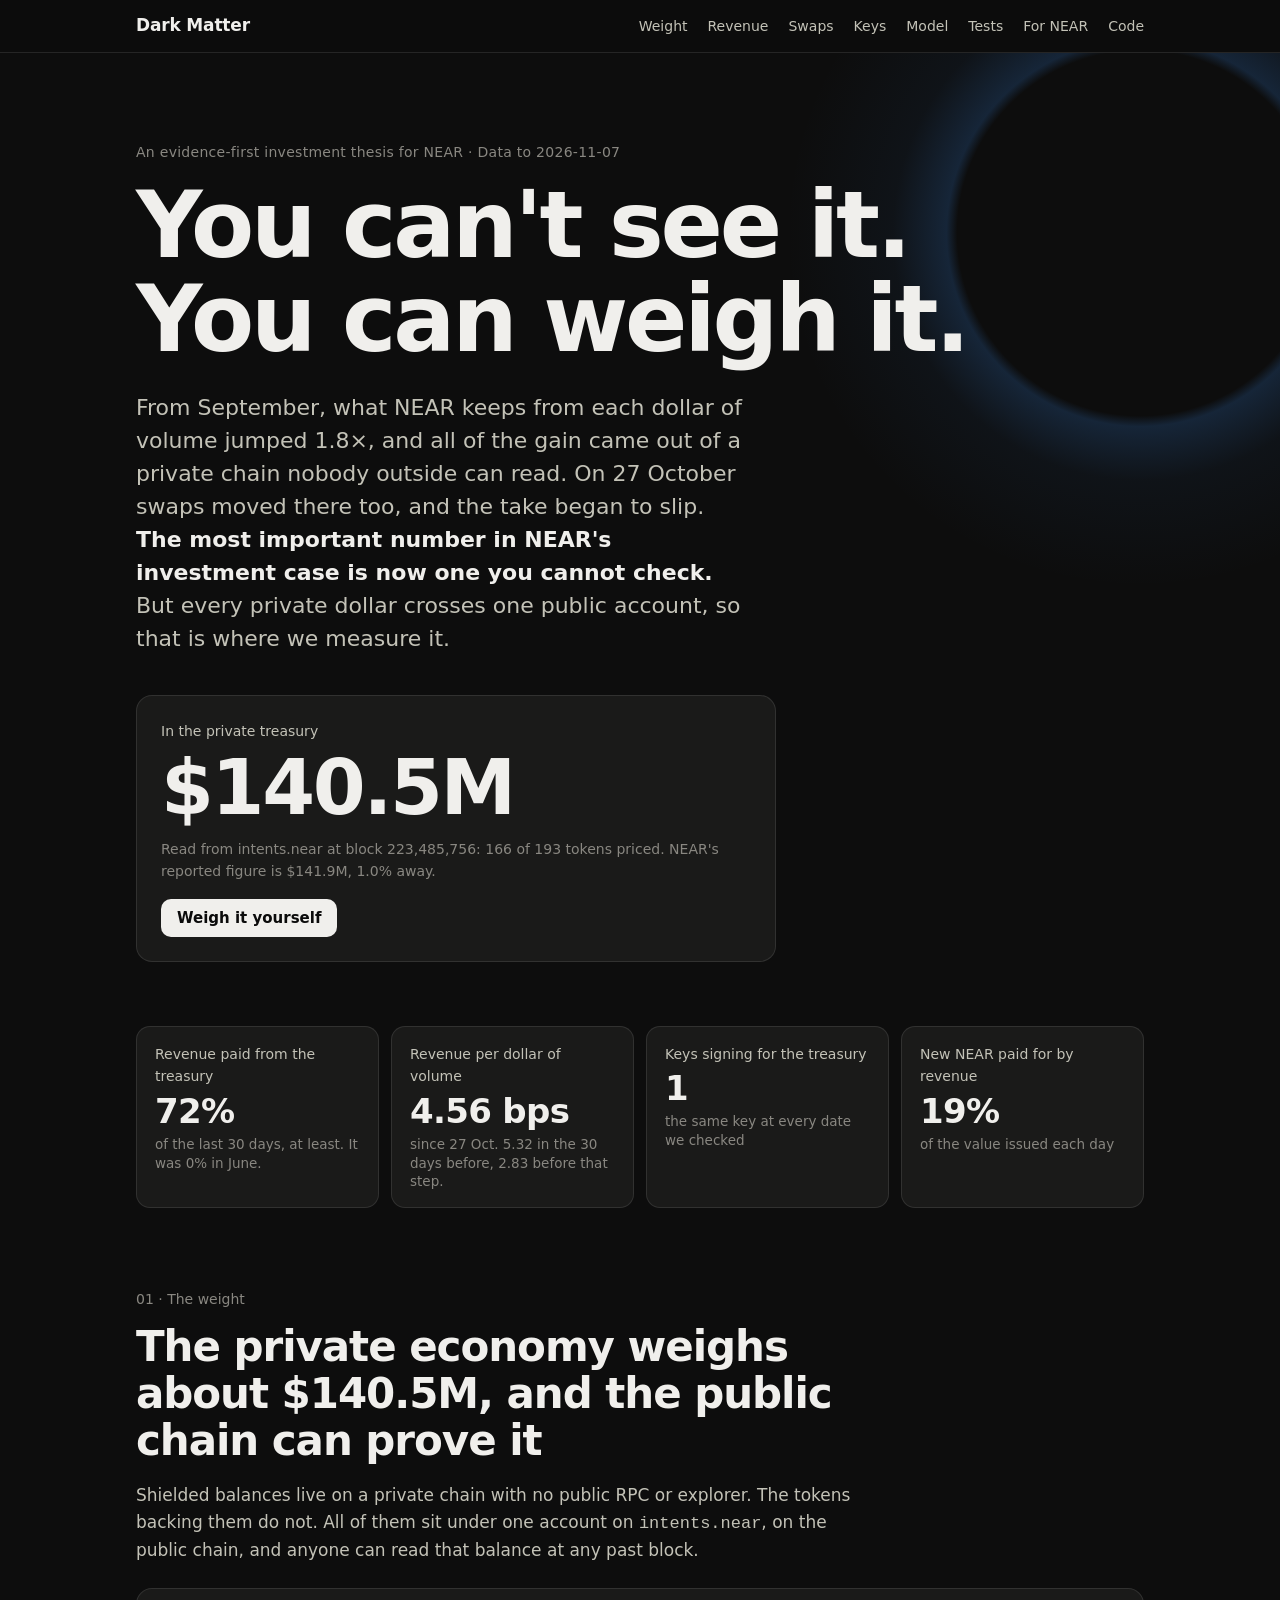
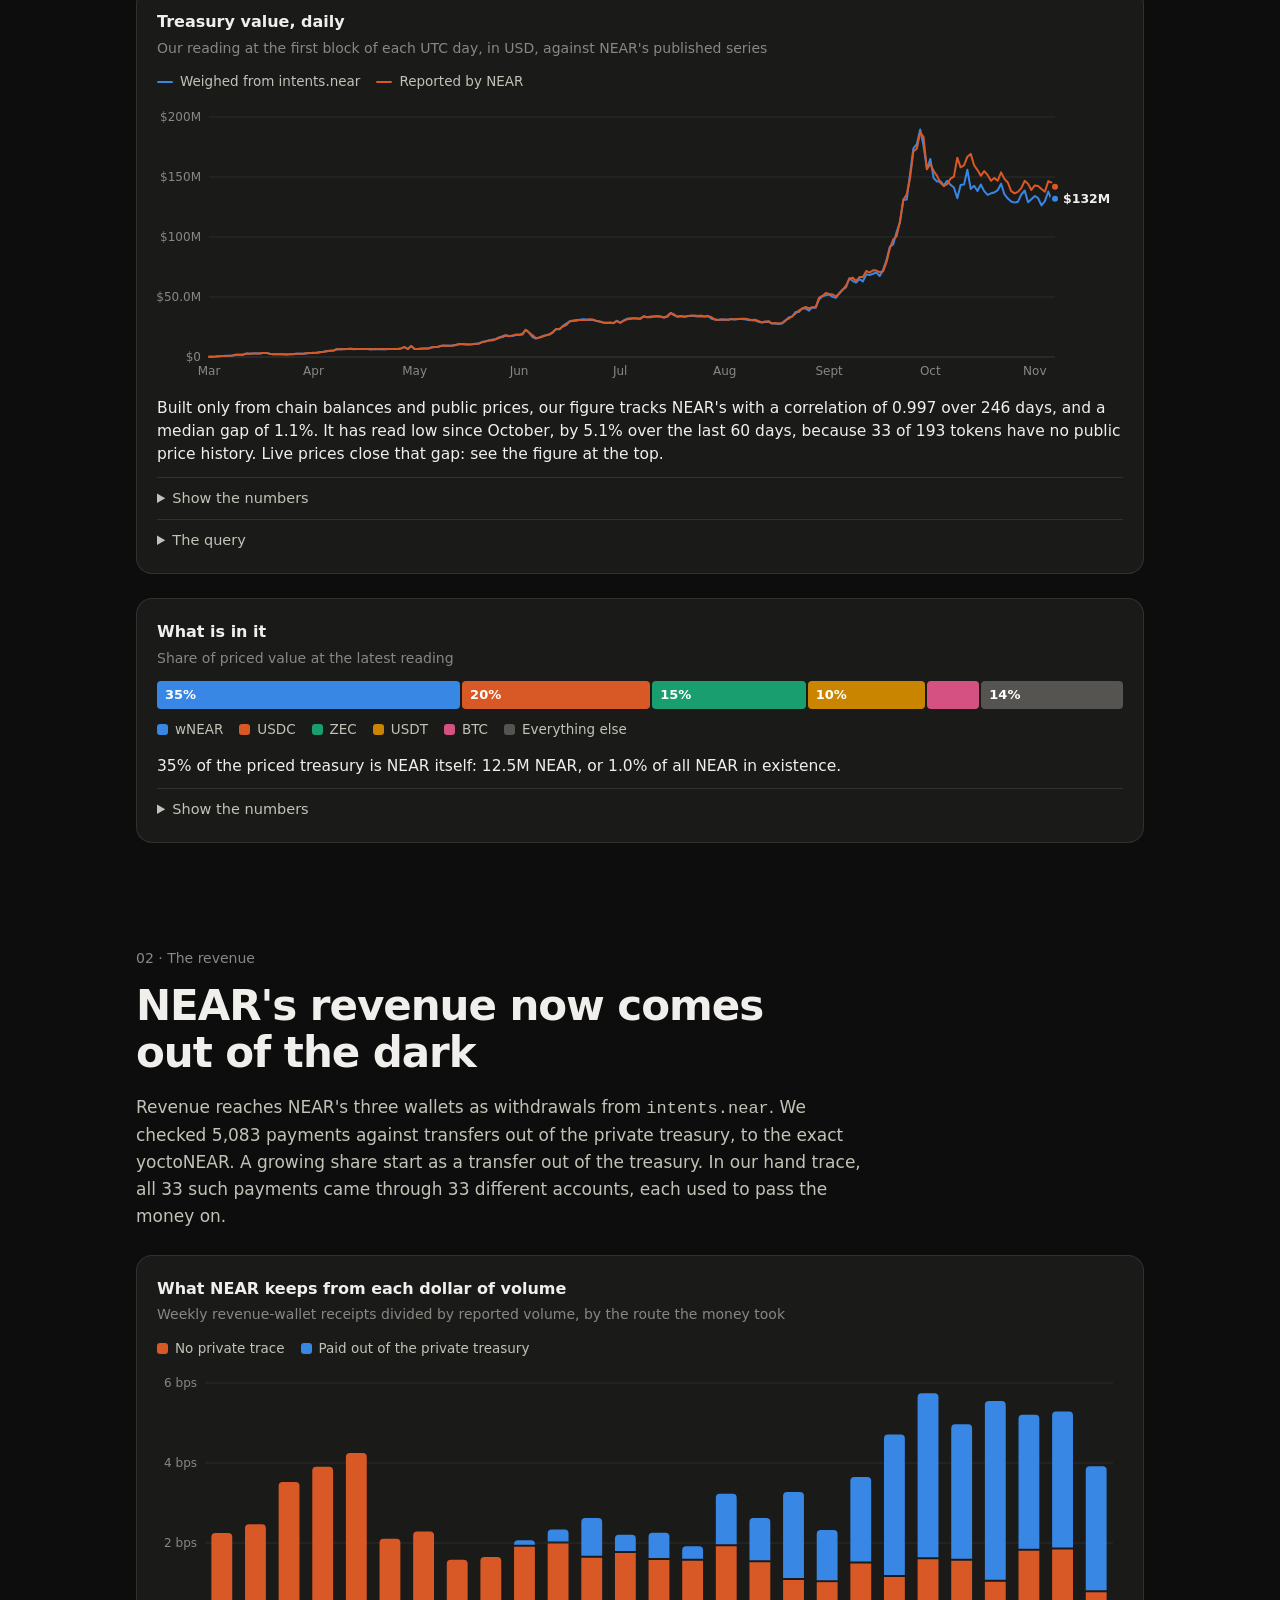
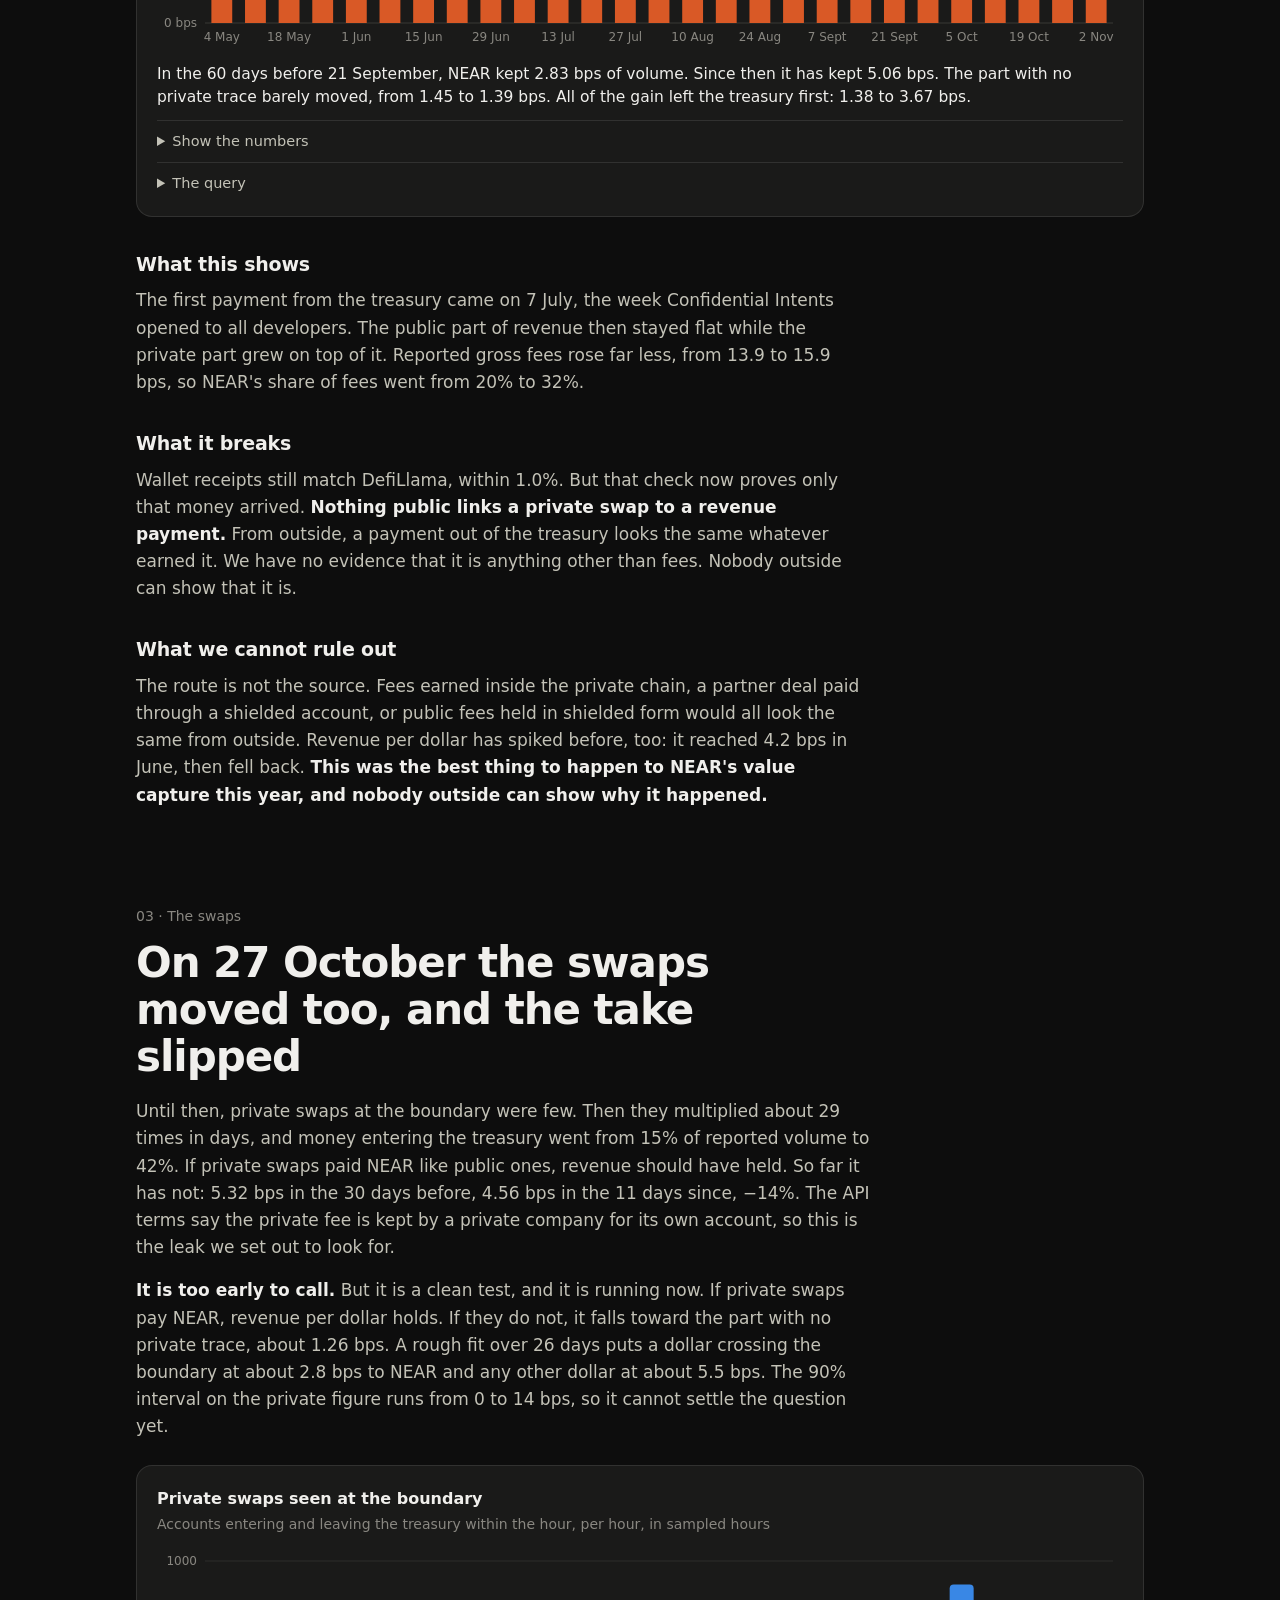
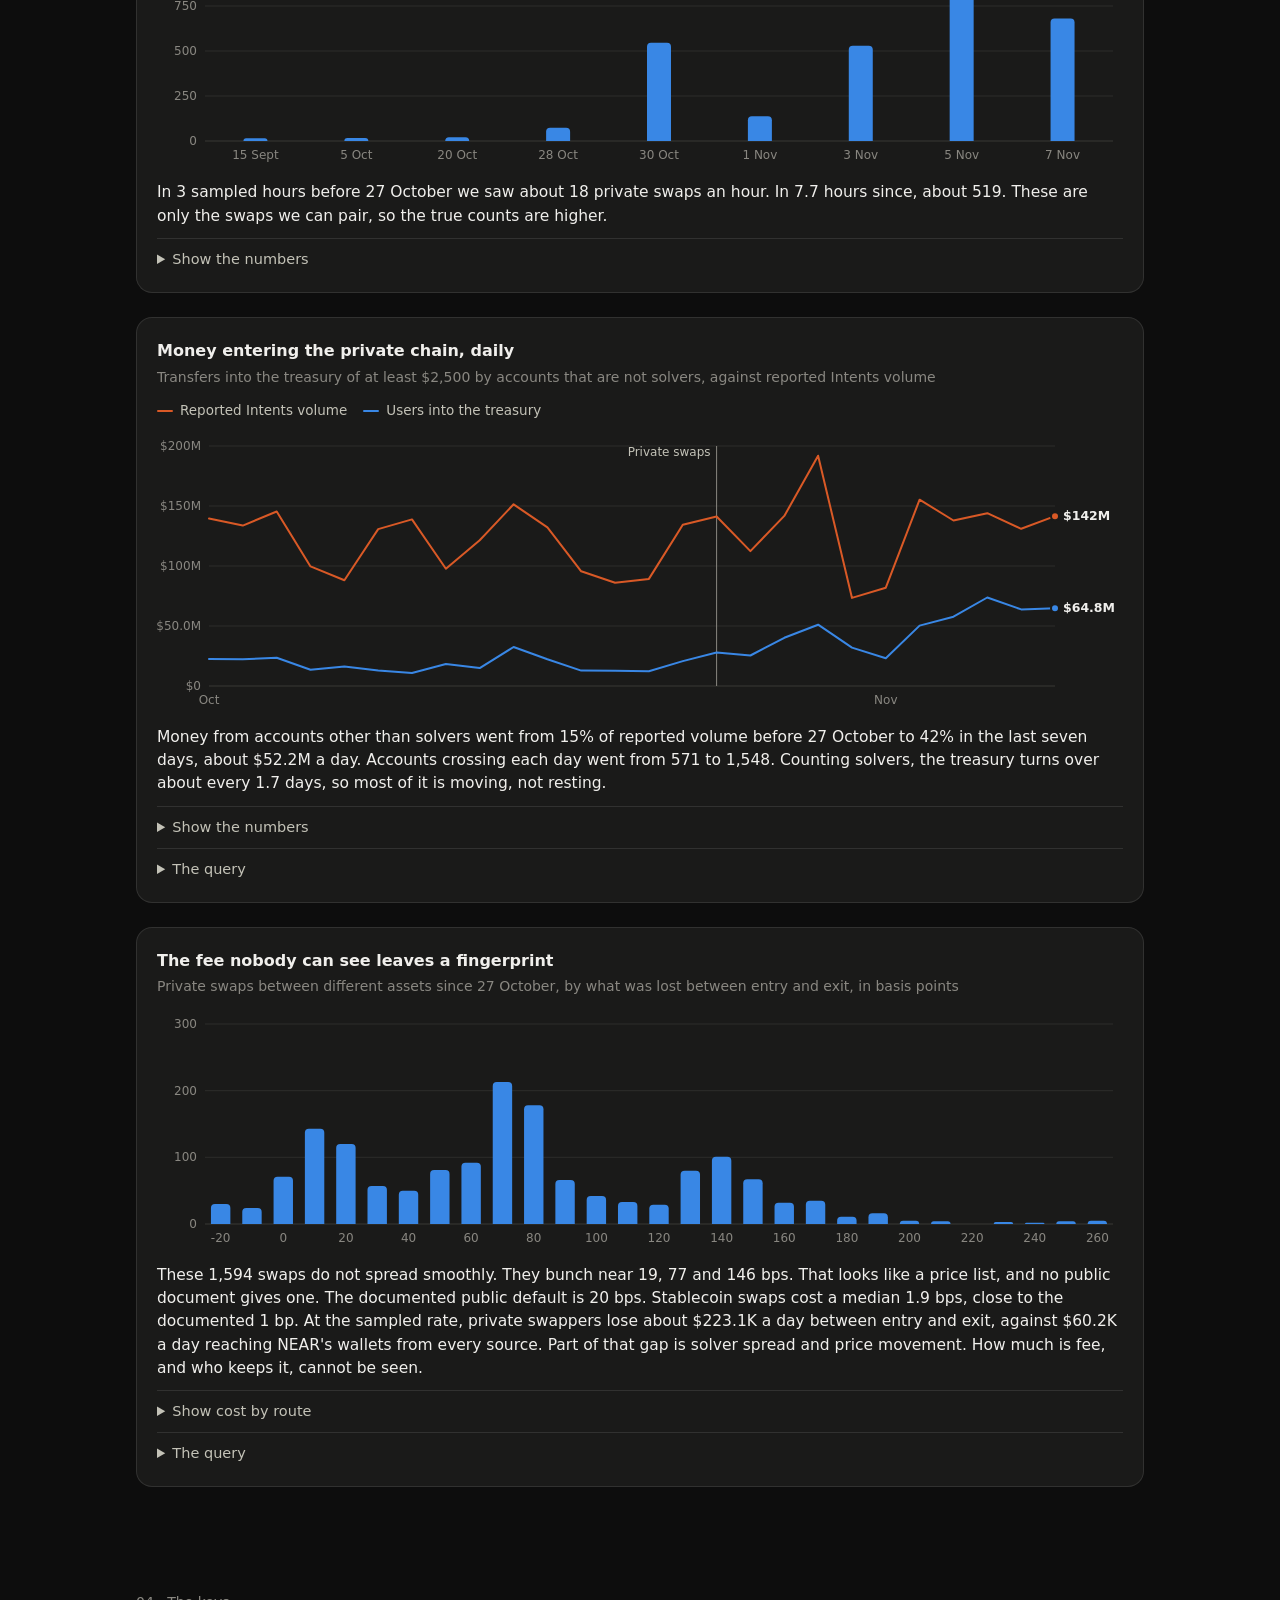
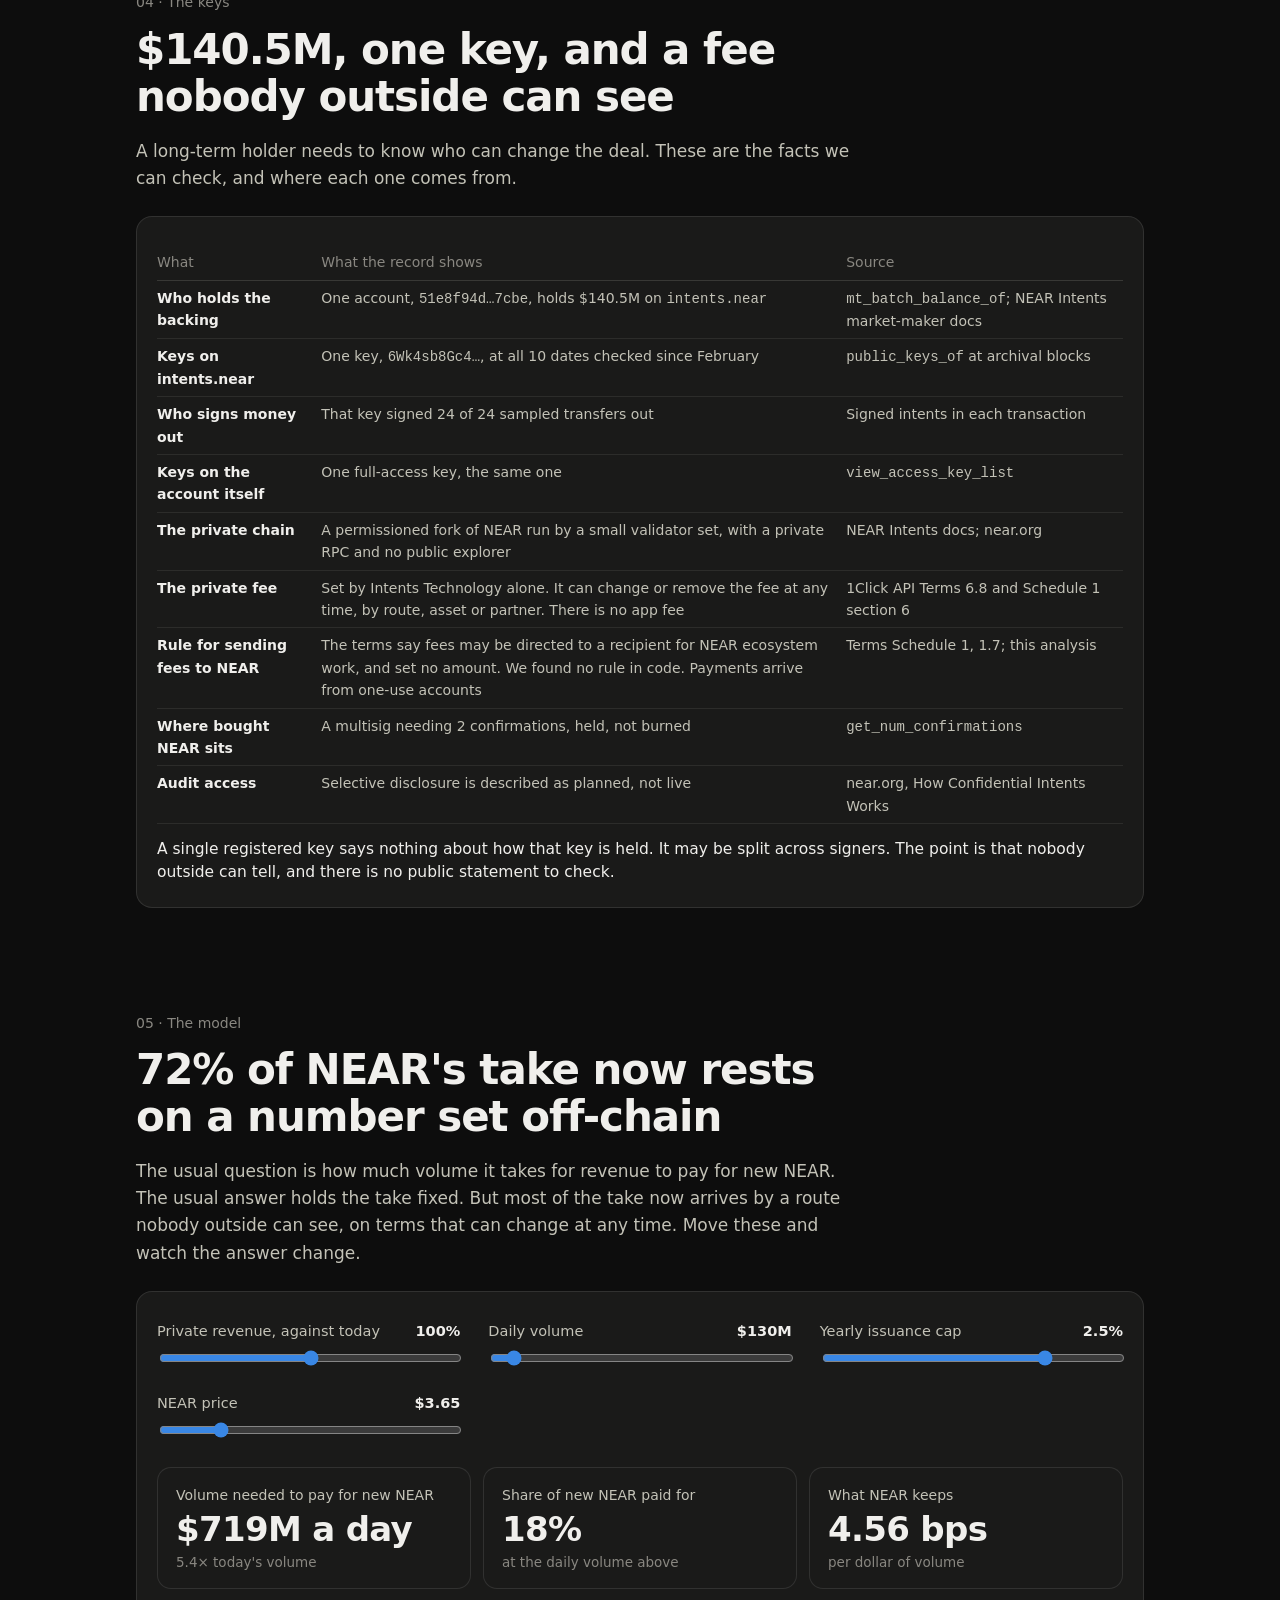
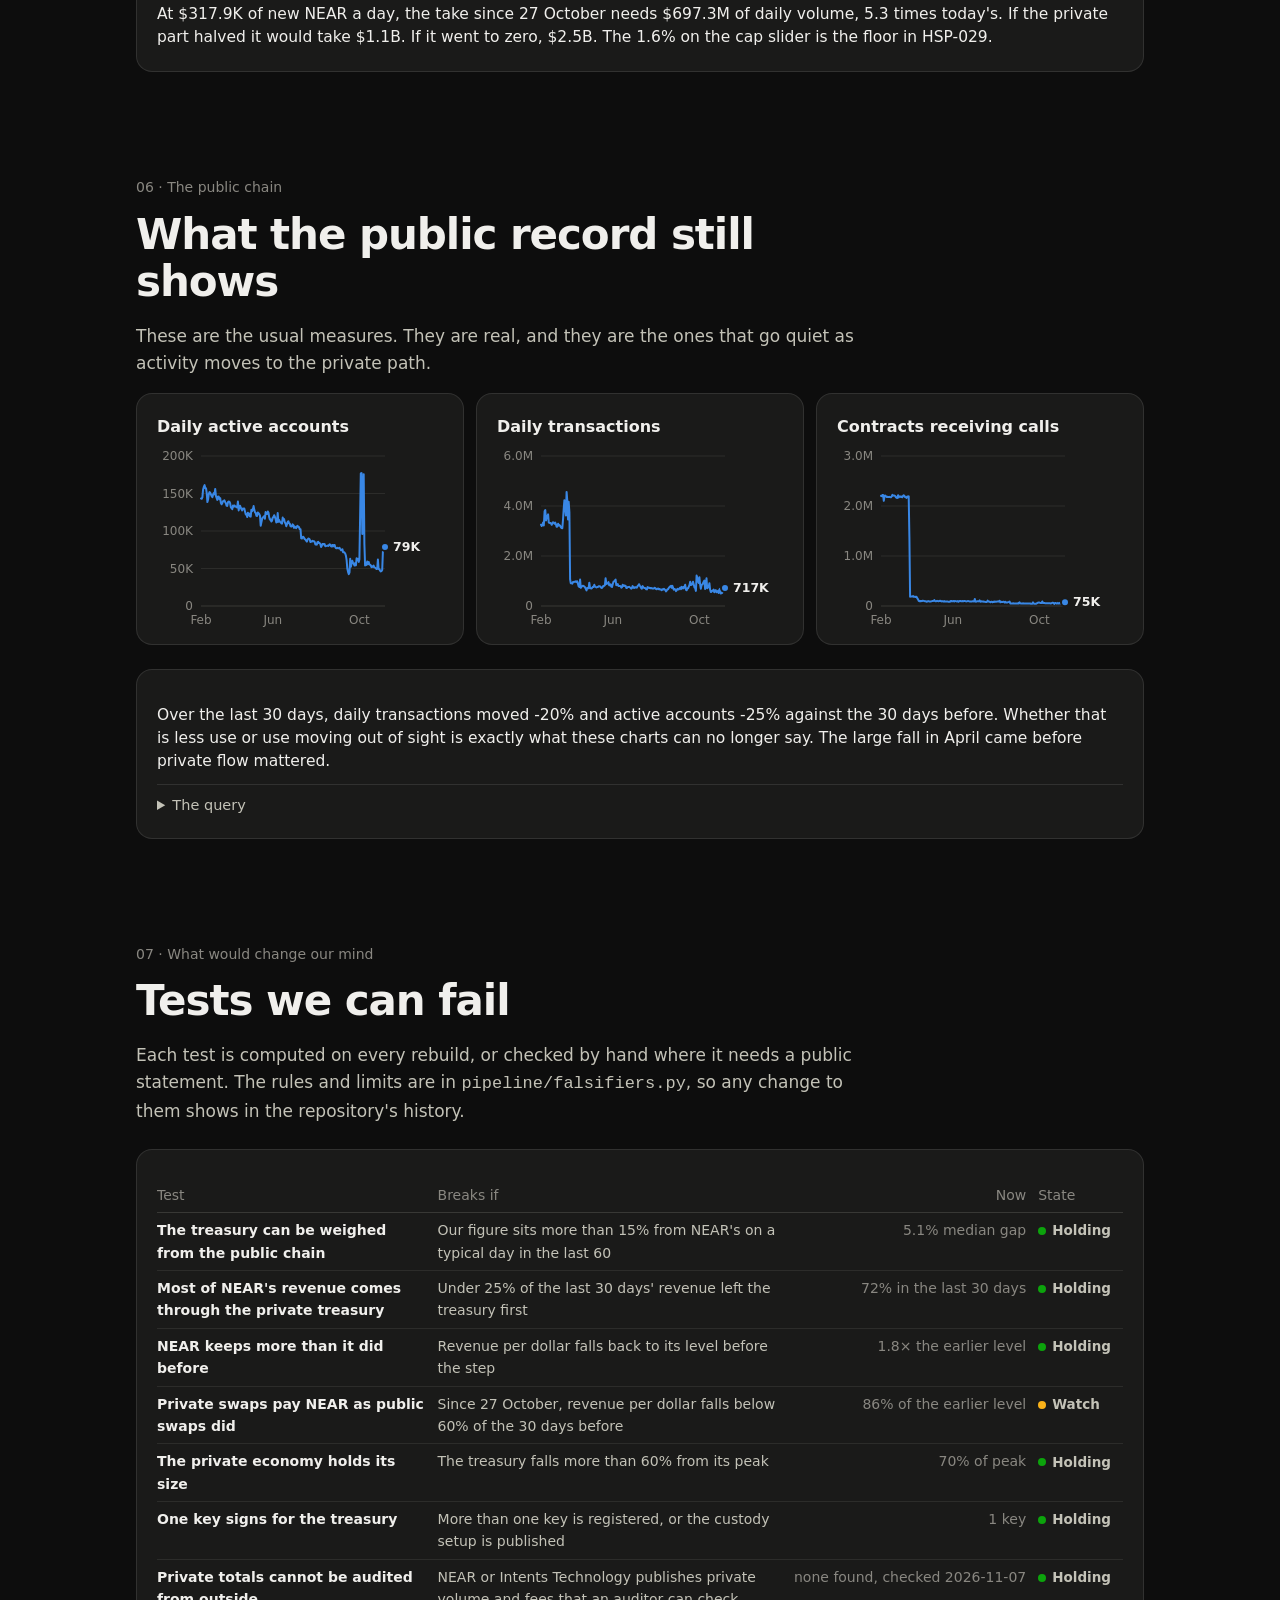
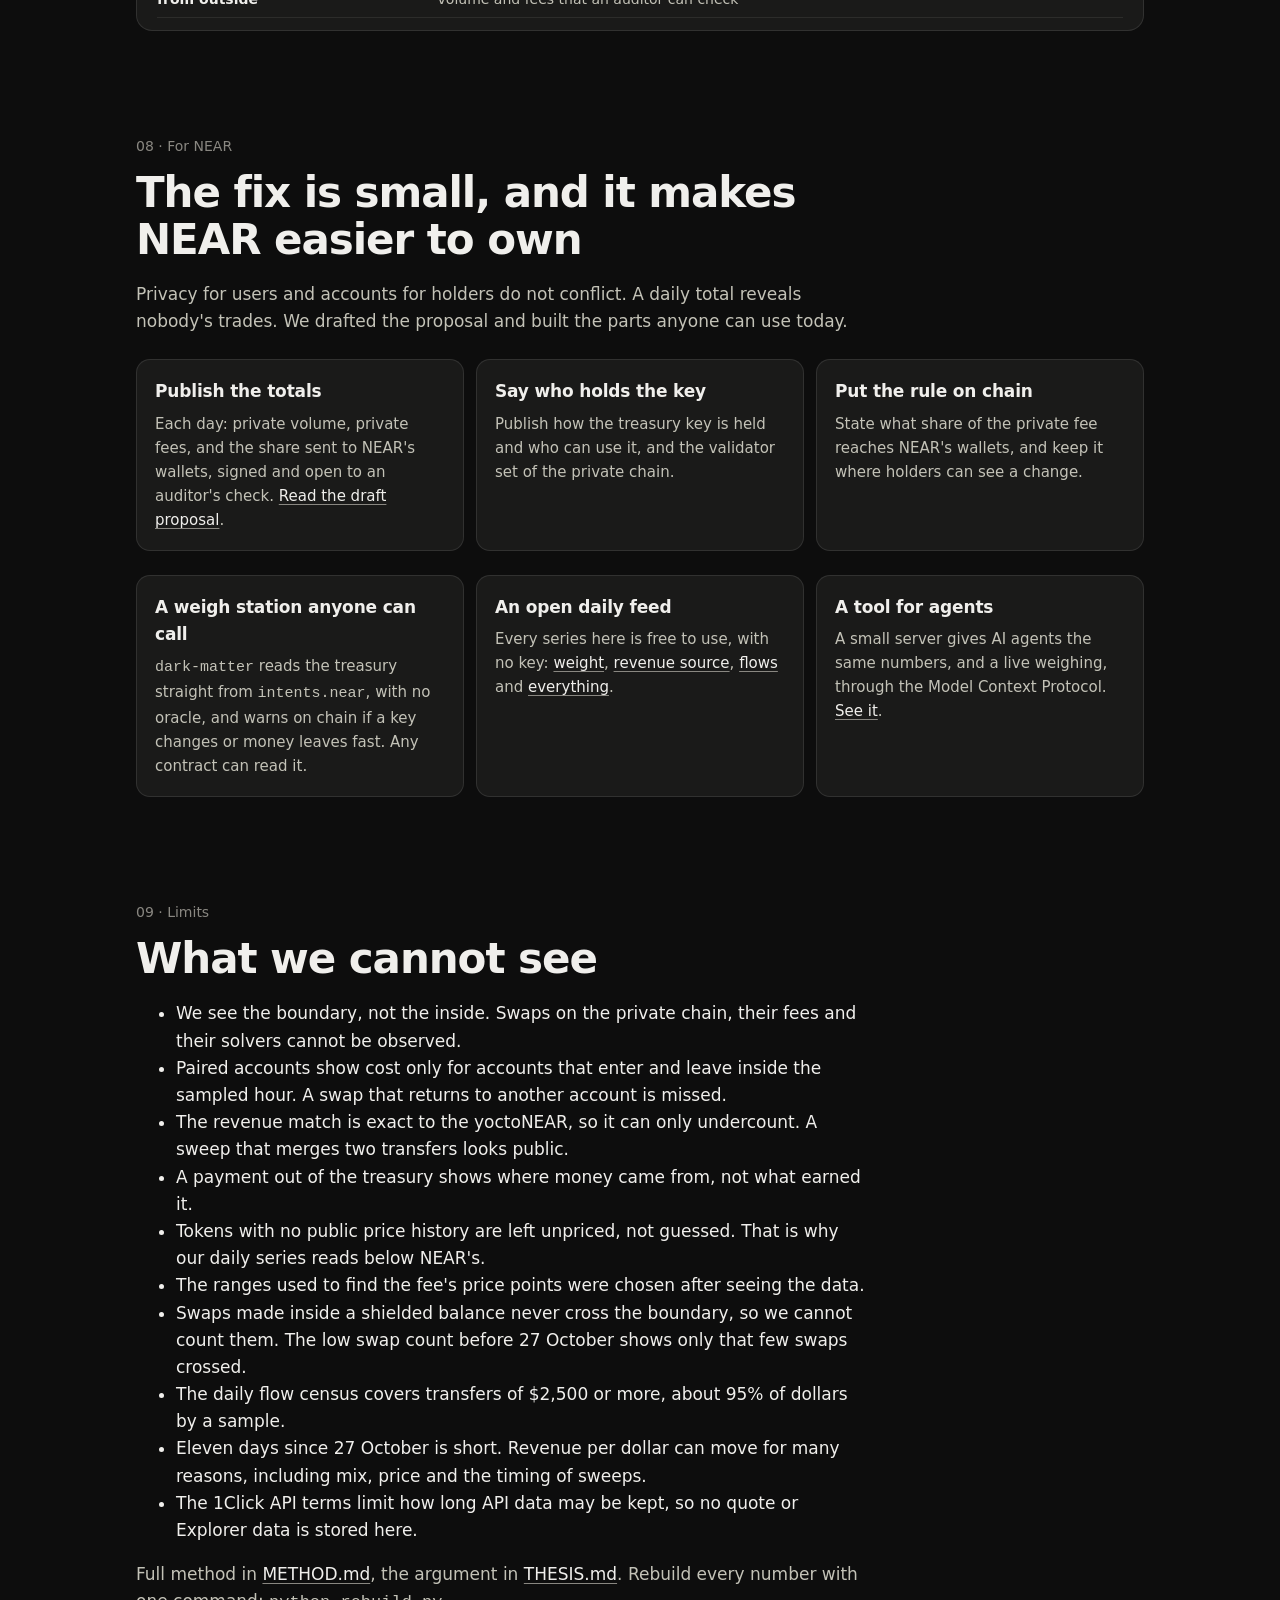
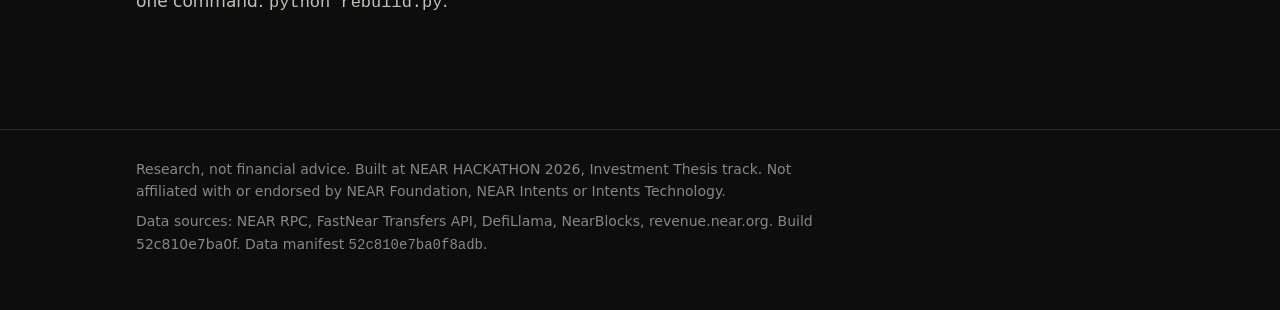
==== commit fe42ece2: "Final data, tests and text for the thesis" ====
--- a/site/index.html
+++ b/site/index.html
@@ -5,6 +5,7 @@
 <meta name="viewport" content="width=device-width, initial-scale=1">
 <title>Dark Matter: NEAR's private economy, weighed</title>
 <meta name="description" content="An evidence-first investment thesis for NEAR. Most of NEAR's revenue now comes from a private chain. This measures it from the one public place it has to cross.">
+
 <link rel="icon" href="data:image/svg+xml,%3Csvg xmlns='http://www.w3.org/2000/svg' viewBox='0 0 32 32'%3E%3Ccircle cx='16' cy='16' r='9' fill='%230d0d0d' stroke='%233987e5' stroke-width='4'/%3E%3C/svg%3E">
 <style>:root {
   color-scheme: dark;
@@ -276,8 +277,8 @@
     <p class="lede">From September, what NEAR keeps from each dollar of volume jumped 1.8×, and all of the gain came out of a private chain nobody outside can read. On 27 October swaps moved there too, and the take began to slip. <strong>The most important number in NEAR's investment case is now one you cannot check.</strong> But every private dollar crosses one public account, so that is where we measure it.</p>
     <div class="weigh">
       <p class="weigh-label">In the private treasury</p>
-      <p class="weigh-value" id="weigh-value">$141.3M</p>
-      <p class="weigh-note" id="weigh-note">Read from intents.near at block 223,474,482: 166 of 193 tokens priced. NEAR's reported figure is $141.9M, 0.4% away.</p>
+      <p class="weigh-value" id="weigh-value">$140.5M</p>
+      <p class="weigh-note" id="weigh-note">Read from intents.near at block 223,485,756: 166 of 193 tokens priced. NEAR's reported figure is $141.9M, 1.0% away.</p>
       <button class="primary" id="weigh-button" type="button">Weigh it yourself</button>
       <pre class="weigh-log" id="weigh-log" aria-live="polite"></pre>
     </div>
@@ -294,7 +295,7 @@
 
   <section class="finding" id="weight">
     <p class="num">01 · The weight</p>
-    <h2>The private economy weighs about $141.3M, and the public chain can prove it</h2>
+    <h2>The private economy weighs about $140.5M, and the public chain can prove it</h2>
     <div class="prose">
       <p>Shielded balances live on a private chain with no public RPC or explorer. The tokens backing them do not. All of them sit under one account on <code>intents.near</code>, on the public chain, and anyone can read that balance at any past block.</p>
     </div>
@@ -364,8 +365,8 @@
     <p class="num">03 · The swaps</p>
     <h2>On 27 October the swaps moved too, and the take slipped</h2>
     <div class="prose">
-      <p>Until then, private swaps at the boundary were few. Then they multiplied about 29 times in days. If private swaps paid NEAR like public ones, revenue should have held. So far it has not: 5.32 bps in the 30 days before, 4.56 bps in the 11 days since, −14%. The API terms say the private fee is kept by a private company for its own account, so this is the leak we set out to look for.</p>
-      <p><strong>It is too early to call.</strong> But it is a clean test, and it is running now. If private swaps pay NEAR, revenue per dollar holds. If they do not, it falls toward the part with no private trace, about 1.26 bps.</p>
+      <p>Until then, private swaps at the boundary were few. Then they multiplied about 29 times in days, and money entering the treasury went from 15% of reported volume to 42%. If private swaps paid NEAR like public ones, revenue should have held. So far it has not: 5.32 bps in the 30 days before, 4.56 bps in the 11 days since, −14%. The API terms say the private fee is kept by a private company for its own account, so this is the leak we set out to look for.</p>
+      <p><strong>It is too early to call.</strong> But it is a clean test, and it is running now. If private swaps pay NEAR, revenue per dollar holds. If they do not, it falls toward the part with no private trace, about 1.26 bps. A rough fit over 26 days puts a dollar crossing the boundary at about 2.8 bps to NEAR and any other dollar at about 5.5 bps. The 90% interval on the private figure runs from 0 to 14 bps, so it cannot settle the question yet.</p>
     </div>
     <div class="card">
       <p class="card-title">Private swaps seen at the boundary</p>
@@ -378,7 +379,7 @@
       <p class="card-title">Money entering the private chain, daily</p>
       <p class="card-sub">Transfers into the treasury of at least $2,500 by accounts that are not solvers, against reported Intents volume</p>
       <div id="chart-flows"></div>
-      <p class="says">Since 27 October, accounts other than solvers have moved $64.8M a day into the treasury, about 46% of reported volume. At that pace the treasury turns over about every 1.3 days, so most of it is moving, not resting.</p>
+      <p class="says">Money from accounts other than solvers went from 15% of reported volume before 27 October to 42% in the last seven days, about $52.2M a day. Accounts crossing each day went from 571 to 1,548. Counting solvers, the treasury turns over about every 1.7 days, so most of it is moving, not resting.</p>
       <div id="table-flows"></div>
       <details class="fold"><summary>The query</summary><pre>POST https://transfers.main.fastnear.com/v0/transfers
 {&quot;account_id&quot;:&quot;51e8f94d...7cbe&quot;,&quot;direction&quot;:&quot;receiver&quot;,&quot;min_usd_amount&quot;:2500,
@@ -403,13 +404,13 @@
 
   <section class="finding" id="keys">
     <p class="num">04 · The keys</p>
-    <h2>$141.3M, one key, and a fee nobody outside can see</h2>
+    <h2>$140.5M, one key, and a fee nobody outside can see</h2>
     <div class="prose"><p>A long-term holder needs to know who can change the deal. These are the facts we can check, and where each one comes from.</p></div>
     <div class="card">
       <div class="table-scroll" style="max-height:none">
       <table>
         <thead><tr><th>What</th><th>What the record shows</th><th>Source</th></tr></thead>
-        <tbody><tr><td><strong>Who holds the backing</strong></td><td>One account, <code>51e8f94d…7cbe</code>, holds $141.3M on <code>intents.near</code></td><td><code>mt_batch_balance_of</code>; NEAR Intents market-maker docs</td></tr><tr><td><strong>Keys on intents.near</strong></td><td>One key, <code>6Wk4sb8Gc4…</code>, at all 10 dates checked since February</td><td><code>public_keys_of</code> at archival blocks</td></tr><tr><td><strong>Who signs money out</strong></td><td>That key signed 24 of 24 sampled transfers out</td><td>Signed intents in each transaction</td></tr><tr><td><strong>Keys on the account itself</strong></td><td>One full-access key, the same one</td><td><code>view_access_key_list</code></td></tr><tr><td><strong>The private chain</strong></td><td>A permissioned fork of NEAR run by a small validator set, with a private RPC and no public explorer</td><td>NEAR Intents docs; near.org</td></tr><tr><td><strong>The private fee</strong></td><td>Set by Intents Technology alone. It can change or remove the fee at any time, by route, asset or partner. There is no app fee</td><td>1Click API Terms 6.8 and Schedule 1 section 6</td></tr><tr><td><strong>Rule for sending fees to NEAR</strong></td><td>The terms say fees may be directed to a recipient for NEAR ecosystem work, and set no amount. We found no rule in code. Payments arrive from one-use accounts</td><td>Terms Schedule 1, 1.7; this analysis</td></tr><tr><td><strong>Where bought NEAR sits</strong></td><td>A multisig needing 2 confirmations, held, not burned</td><td><code>get_num_confirmations</code></td></tr><tr><td><strong>Audit access</strong></td><td>Selective disclosure is described as planned, not live</td><td>near.org, How Confidential Intents Works</td></tr></tbody>
+        <tbody><tr><td><strong>Who holds the backing</strong></td><td>One account, <code>51e8f94d…7cbe</code>, holds $140.5M on <code>intents.near</code></td><td><code>mt_batch_balance_of</code>; NEAR Intents market-maker docs</td></tr><tr><td><strong>Keys on intents.near</strong></td><td>One key, <code>6Wk4sb8Gc4…</code>, at all 10 dates checked since February</td><td><code>public_keys_of</code> at archival blocks</td></tr><tr><td><strong>Who signs money out</strong></td><td>That key signed 24 of 24 sampled transfers out</td><td>Signed intents in each transaction</td></tr><tr><td><strong>Keys on the account itself</strong></td><td>One full-access key, the same one</td><td><code>view_access_key_list</code></td></tr><tr><td><strong>The private chain</strong></td><td>A permissioned fork of NEAR run by a small validator set, with a private RPC and no public explorer</td><td>NEAR Intents docs; near.org</td></tr><tr><td><strong>The private fee</strong></td><td>Set by Intents Technology alone. It can change or remove the fee at any time, by route, asset or partner. There is no app fee</td><td>1Click API Terms 6.8 and Schedule 1 section 6</td></tr><tr><td><strong>Rule for sending fees to NEAR</strong></td><td>The terms say fees may be directed to a recipient for NEAR ecosystem work, and set no amount. We found no rule in code. Payments arrive from one-use accounts</td><td>Terms Schedule 1, 1.7; this analysis</td></tr><tr><td><strong>Where bought NEAR sits</strong></td><td>A multisig needing 2 confirmations, held, not burned</td><td><code>get_num_confirmations</code></td></tr><tr><td><strong>Audit access</strong></td><td>Selective disclosure is described as planned, not live</td><td>near.org, How Confidential Intents Works</td></tr></tbody>
       </table>
       </div>
       <p class="says">A single registered key says nothing about how that key is held. It may be split across signers. The point is that nobody outside can tell, and there is no public statement to check.</p>
@@ -502,11 +503,11 @@
 <footer>
   <div class="wrap">
     <p>Research, not financial advice. Built at NEAR HACKATHON 2026, Investment Thesis track. Not affiliated with or endorsed by NEAR Foundation, NEAR Intents or Intents Technology.</p>
-    <p>Data sources: NEAR RPC, FastNear Transfers API, DefiLlama, NearBlocks, revenue.near.org. Build 8db59d99e9cb. Data manifest <code>8db59d99e9cba443</code>.</p>
+    <p>Data sources: NEAR RPC, FastNear Transfers API, DefiLlama, NearBlocks, revenue.near.org. Build 52c810e7ba0f. Data manifest <code>52c810e7ba0f8adb</code>.</p>
   </div>
 </footer>
 
-<script type="application/json" id="data">{"activity":[{"active_accounts":143359,"active_contracts":2201960,"date":"2026-02-20","txns":3251929},{"active_accounts":143063,"active_contracts":2196406,"date":"2026-02-21","txns":3202198},{"active_accounts":144950,"active_contracts":2221029,"date":"2026-02-22","txns":3249572},{"active_accounts":155478,"active_contracts":2222995,"date":"2026-02-23","txns":3335654},{"active_accounts":158821,"active_contracts":2104082,"date":"2026-02-24","txns":3219737},{"active_accounts":161206,"active_contracts":2206371,"date":"2026-02-25","txns":3793647},{"active_accounts":156943,"active_contracts":2207007,"date":"2026-02-26","txns":3840625},{"active_accounts":157018,"active_contracts":2194170,"date":"2026-02-27","txns":3424852},{"active_accounts":150870,"active_contracts":2181156,"date":"2026-02-28","txns":3532396},{"active_accounts":138509,"active_contracts":2184195,"date":"2026-03-01","txns":3595113},{"active_accounts":142175,"active_contracts":2181739,"date":"2026-03-02","txns":3664541},{"active_accounts":149175,"active_contracts":2177074,"date":"2026-03-03","txns":3336584},{"active_accounts":151854,"active_contracts":2183882,"date":"2026-03-04","txns":3325268},{"active_accounts":151028,"active_contracts":2177332,"date":"2026-03-05","txns":3325419},{"active_accounts":148857,"active_contracts":2174300,"date":"2026-03-06","txns":3306784},{"active_accounts":146239,"active_contracts":2191794,"date":"2026-03-07","txns":3247636},{"active_accounts":144938,"active_contracts":2223669,"date":"2026-03-08","txns":3315460},{"active_accounts":148494,"active_contracts":2205418,"date":"2026-03-09","txns":3351758},{"active_accounts":150666,"active_contracts":2212110,"date":"2026-03-10","txns":3332900},{"active_accounts":148943,"active_contracts":2205699,"date":"2026-03-11","txns":3287695},{"active_accounts":156082,"active_contracts":2198615,"date":"2026-03-12","txns":3335521},{"active_accounts":146734,"active_contracts":2175704,"date":"2026-03-13","txns":3269575},{"active_accounts":144157,"active_contracts":2162068,"date":"2026-03-14","txns":3169552},{"active_accounts":141444,"active_contracts":2157970,"date":"2026-03-15","txns":3178560},{"active_accounts":145991,"active_contracts":2215365,"date":"2026-03-16","txns":3290512},{"active_accounts":145799,"active_contracts":2172293,"date":"2026-03-17","txns":3219245},{"active_accounts":142216,"active_contracts":2189899,"date":"2026-03-18","txns":3237808},{"active_accounts":143729,"active_contracts":2191105,"date":"2026-03-19","txns":3208457},{"active_accounts":137325,"active_contracts":2182971,"date":"2026-03-20","txns":3145237},{"active_accounts":135621,"active_contracts":2190598,"date":"2026-03-21","txns":3114793},{"active_accounts":137209,"active_contracts":2176111,"date":"2026-03-22","txns":3106917},{"active_accounts":139910,"active_contracts":2200646,"date":"2026-03-23","txns":3444711},{"active_accounts":140101,"active_contracts":2213243,"date":"2026-03-24","txns":3891497},{"active_accounts":140965,"active_contracts":2201888,"date":"2026-03-25","txns":4232584},{"active_accounts":138346,"active_contracts":2177812,"date":"2026-03-26","txns":3915239},{"active_accounts":136891,"active_contracts":2174254,"date":"2026-03-27","txns":3618171},{"active_accounts":133798,"active_contracts":2162356,"date":"2026-03-28","txns":4563367},{"active_accounts":133415,"active_contracts":2190206,"date":"2026-03-29","txns":4191688},{"active_accounts":138598,"active_contracts":2184028,"date":"2026-03-30","txns":3464917},{"active_accounts":139225,"active_contracts":2194168,"date":"2026-03-31","txns":4169826},{"active_accounts":139048,"active_contracts":1381922,"date":"2026-04-01","txns":3758663},{"active_accounts":137183,"active_contracts":184649,"date":"2026-04-02","txns":1063375},{"active_accounts":131893,"active_contracts":194421,"date":"2026-04-03","txns":907861},{"active_accounts":130579,"active_contracts":191740,"date":"2026-04-04","txns":908553},{"active_accounts":129245,"active_contracts":189652,"date":"2026-04-05","txns":896322},{"active_accounts":134018,"active_contracts":199565,"date":"2026-04-06","txns":959480},{"active_accounts":132219,"active_contracts":186713,"date":"2026-04-07","txns":957226},{"active_accounts":133993,"active_contracts":186136,"date":"2026-04-08","txns":971381},{"active_accounts":133071,"active_contracts":182467,"date":"2026-04-09","txns":972850},{"active_accounts":132673,"active_contracts":184509,"date":"2026-04-10","txns":992732},{"active_accounts":131792,"active_contracts":183513,"date":"2026-04-11","txns":960660},{"active_accounts":131282,"active_contracts":157157,"date":"2026-04-12","txns":992071},{"active_accounts":139249,"active_contracts":138065,"date":"2026-04-13","txns":895923},{"active_accounts":127401,"active_contracts":104582,"date":"2026-04-14","txns":785094},{"active_accounts":133306,"active_contracts":95043,"date":"2026-04-15","txns":763144},{"active_accounts":133652,"active_contracts":99956,"date":"2026-04-16","txns":1058803},{"active_accounts":130982,"active_contracts":96900,"date":"2026-04-17","txns":729376},{"active_accounts":129021,"active_contracts":99685,"date":"2026-04-18","txns":763796},{"active_accounts":127462,"active_contracts":100997,"date":"2026-04-19","txns":802962},{"active_accounts":129958,"active_contracts":106399,"date":"2026-04-20","txns":808458},{"active_accounts":129703,"active_contracts":102438,"date":"2026-04-21","txns":805053},{"active_accounts":129984,"active_contracts":98349,"date":"2026-04-22","txns":778988},{"active_accounts":126197,"active_contracts":96044,"date":"2026-04-23","txns":751971},{"active_accounts":121955,"active_contracts":94160,"date":"2026-04-24","txns":686968},{"active_accounts":122432,"active_contracts":86694,"date":"2026-04-25","txns":622133},{"active_accounts":118616,"active_contracts":90949,"date":"2026-04-26","txns":722389},{"active_accounts":124353,"active_contracts":93534,"date":"2026-04-27","txns":713204},{"active_accounts":120906,"active_contracts":98718,"date":"2026-04-28","txns":709459},{"active_accounts":123229,"active_contracts":92373,"date":"2026-04-29","txns":932580},{"active_accounts":119499,"active_contracts":90268,"date":"2026-04-30","txns":726837},{"active_accounts":119055,"active_contracts":92543,"date":"2026-05-01","txns":704350},{"active_accounts":128424,"active_contracts":94929,"date":"2026-05-02","txns":695144},{"active_accounts":126433,"active_contracts":97580,"date":"2026-05-03","txns":726605},{"active_accounts":129115,"active_contracts":98167,"date":"2026-05-04","txns":768403},{"active_accounts":133244,"active_contracts":101682,"date":"2026-05-05","txns":761084},{"active_accounts":128094,"active_contracts":118779,"date":"2026-05-06","txns":847917},{"active_accounts":124915,"active_contracts":99877,"date":"2026-05-07","txns":783747},{"active_accounts":124037,"active_contracts":96403,"date":"2026-05-08","txns":761282},{"active_accounts":120268,"active_contracts":96565,"date":"2026-05-09","txns":740471},{"active_accounts":119985,"active_contracts":103135,"date":"2026-05-10","txns":757261},{"active_accounts":124825,"active_contracts":97546,"date":"2026-05-11","txns":757788},{"active_accounts":123869,"active_contracts":94676,"date":"2026-05-12","txns":788621},{"active_accounts":122413,"active_contracts":101668,"date":"2026-05-13","txns":790516},{"active_accounts":120501,"active_contracts":103301,"date":"2026-05-14","txns":786025},{"active_accounts":107035,"active_contracts":99413,"date":"2026-05-15","txns":751448},{"active_accounts":111501,"active_contracts":92079,"date":"2026-05-16","txns":722169},{"active_accounts":115963,"active_contracts":97406,"date":"2026-05-17","txns":726935},{"active_accounts":118091,"active_contracts":91065,"date":"2026-05-18","txns":787300},{"active_accounts":118559,"active_contracts":88506,"date":"2026-05-19","txns":779071},{"active_accounts":119992,"active_contracts":97370,"date":"2026-05-20","txns":817159},{"active_accounts":116316,"active_contracts":90127,"date":"2026-05-21","txns":836842},{"active_accounts":125196,"active_contracts":91802,"date":"2026-05-22","txns":1109094},{"active_accounts":122630,"active_contracts":89863,"date":"2026-05-23","txns":879647},{"active_accounts":122760,"active_contracts":89631,"date":"2026-05-24","txns":898928},{"active_accounts":126133,"active_contracts":88564,"date":"2026-05-25","txns":898740},{"active_accounts":124386,"active_contracts":84734,"date":"2026-05-26","txns":957320},{"active_accounts":118211,"active_contracts":84140,"date":"2026-05-27","txns":831632},{"active_accounts":115174,"active_contracts":83958,"date":"2026-05-28","txns":825571},{"active_accounts":115762,"active_contracts":99681,"date":"2026-05-29","txns":864412},{"active_accounts":112655,"active_contracts":99192,"date":"2026-05-30","txns":776204},{"active_accounts":113585,"active_contracts":95193,"date":"2026-05-31","txns":761360},{"active_accounts":117957,"active_contracts":96553,"date":"2026-06-01","txns":882995},{"active_accounts":118358,"active_contracts":101403,"date":"2026-06-02","txns":971904},{"active_accounts":121069,"active_contracts":90440,"date":"2026-06-03","txns":987134},{"active_accounts":118953,"active_contracts":101086,"date":"2026-06-04","txns":1020616},{"active_accounts":115801,"active_contracts":97045,"date":"2026-06-05","txns":1055518},{"active_accounts":111304,"active_contracts":93014,"date":"2026-06-06","txns":830379},{"active_accounts":111870,"active_contracts":92148,"date":"2026-06-07","txns":845410},{"active_accounts":123836,"active_contracts":97411,"date":"2026-06-08","txns":876622},{"active_accounts":112294,"active_contracts":84585,"date":"2026-06-09","txns":804550},{"active_accounts":114609,"active_contracts":96925,"date":"2026-06-10","txns":804245},{"active_accounts":112200,"active_contracts":100998,"date":"2026-06-11","txns":804656},{"active_accounts":111915,"active_contracts":99467,"date":"2026-06-12","txns":789334},{"active_accounts":110134,"active_contracts":93557,"date":"2026-06-13","txns":734123},{"active_accounts":110032,"active_contracts":96759,"date":"2026-06-14","txns":756764},{"active_accounts":117898,"active_contracts":97520,"date":"2026-06-15","txns":851039},{"active_accounts":114118,"active_contracts":95844,"date":"2026-06-16","txns":804245},{"active_accounts":115824,"active_contracts":97649,"date":"2026-06-17","txns":823188},{"active_accounts":111472,"active_contracts":98279,"date":"2026-06-18","txns":801660},{"active_accounts":110263,"active_contracts":96764,"date":"2026-06-19","txns":812658},{"active_accounts":106396,"active_contracts":92992,"date":"2026-06-20","txns":719919},{"active_accounts":109135,"active_contracts":93926,"date":"2026-06-21","txns":722402},{"active_accounts":112032,"active_contracts":98367,"date":"2026-06-22","txns":757253},{"active_accounts":112986,"active_contracts":98403,"date":"2026-06-23","txns":757769},{"active_accounts":110260,"active_contracts":94636,"date":"2026-06-24","txns":768173},{"active_accounts":109728,"active_contracts":92800,"date":"2026-06-25","txns":743096},{"active_accounts":106389,"active_contracts":91251,"date":"2026-06-26","txns":736132},{"active_accounts":106056,"active_contracts":90564,"date":"2026-06-27","txns":697852},{"active_accounts":105934,"active_contracts":92004,"date":"2026-06-28","txns":711388},{"active_accounts":108811,"active_contracts":93673,"date":"2026-06-29","txns":796983},{"active_accounts":107730,"active_contracts":93958,"date":"2026-06-30","txns":747039},{"active_accounts":104101,"active_contracts":90837,"date":"2026-07-01","txns":720865},{"active_accounts":105844,"active_contracts":139550,"date":"2026-07-02","txns":747871},{"active_accounts":104465,"active_contracts":89882,"date":"2026-07-03","txns":739047},{"active_accounts":103825,"active_contracts":86656,"date":"2026-07-04","txns":753757},{"active_accounts":106184,"active_contracts":91726,"date":"2026-07-05","txns":737968},{"active_accounts":106771,"active_contracts":96567,"date":"2026-07-06","txns":796655},{"active_accounts":105153,"active_contracts":91141,"date":"2026-07-07","txns":819335},{"active_accounts":105152,"active_contracts":96609,"date":"2026-07-08","txns":873695},{"active_accounts":102571,"active_contracts":112861,"date":"2026-07-09","txns":823411},{"active_accounts":102400,"active_contracts":85211,"date":"2026-07-10","txns":770836},{"active_accounts":90183,"active_contracts":94743,"date":"2026-07-11","txns":715477},{"active_accounts":89871,"active_contracts":91924,"date":"2026-07-12","txns":694076},{"active_accounts":91883,"active_contracts":91512,"date":"2026-07-13","txns":794924},{"active_accounts":92405,"active_contracts":90996,"date":"2026-07-14","txns":757867},{"active_accounts":90939,"active_contracts":86753,"date":"2026-07-15","txns":725079},{"active_accounts":89017,"active_contracts":86754,"date":"2026-07-16","txns":724947},{"active_accounts":88616,"active_contracts":82403,"date":"2026-07-17","txns":711903},{"active_accounts":87019,"active_contracts":82755,"date":"2026-07-18","txns":672538},{"active_accounts":85909,"active_contracts":82273,"date":"2026-07-19","txns":664256},{"active_accounts":88674,"active_contracts":107810,"date":"2026-07-20","txns":754988},{"active_accounts":89928,"active_contracts":90578,"date":"2026-07-21","txns":737854},{"active_accounts":89683,"active_contracts":90368,"date":"2026-07-22","txns":718549},{"active_accounts":88801,"active_contracts":84945,"date":"2026-07-23","txns":732946},{"active_accounts":85291,"active_contracts":74626,"date":"2026-07-24","txns":712611},{"active_accounts":86103,"active_contracts":85028,"date":"2026-07-25","txns":718997},{"active_accounts":85718,"active_contracts":86404,"date":"2026-07-26","txns":706844},{"active_accounts":87128,"active_contracts":73774,"date":"2026-07-27","txns":698017},{"active_accounts":86405,"active_contracts":86891,"date":"2026-07-28","txns":703205},{"active_accounts":86375,"active_contracts":77967,"date":"2026-07-29","txns":705004},{"active_accounts":85469,"active_contracts":89584,"date":"2026-07-30","txns":733277},{"active_accounts":82072,"active_contracts":85921,"date":"2026-07-31","txns":708126},{"active_accounts":82192,"active_contracts":84839,"date":"2026-08-01","txns":681793},{"active_accounts":81729,"active_contracts":87147,"date":"2026-08-02","txns":671128},{"active_accounts":85195,"active_contracts":88617,"date":"2026-08-03","txns":690732},{"active_accounts":85551,"active_contracts":90810,"date":"2026-08-04","txns":696617},{"active_accounts":84061,"active_contracts":89565,"date":"2026-08-05","txns":671609},{"active_accounts":84184,"active_contracts":106093,"date":"2026-08-06","txns":675341},{"active_accounts":82269,"active_contracts":73460,"date":"2026-08-07","txns":656089},{"active_accounts":78514,"active_contracts":84511,"date":"2026-08-08","txns":656235},{"active_accounts":80418,"active_contracts":82200,"date":"2026-08-09","txns":637854},{"active_accounts":82610,"active_contracts":82868,"date":"2026-08-10","txns":672018},{"active_accounts":82799,"active_contracts":83941,"date":"2026-08-11","txns":660154},{"active_accounts":82166,"active_contracts":83328,"date":"2026-08-12","txns":685406},{"active_accounts":82572,"active_contracts":71046,"date":"2026-08-13","txns":664804},{"active_accounts":79800,"active_contracts":83479,"date":"2026-08-14","txns":639732},{"active_accounts":79812,"active_contracts":70854,"date":"2026-08-15","txns":584733},{"active_accounts":80163,"active_contracts":72184,"date":"2026-08-16","txns":615151},{"active_accounts":80576,"active_contracts":71580,"date":"2026-08-17","txns":669250},{"active_accounts":80055,"active_contracts":77252,"date":"2026-08-18","txns":673834},{"active_accounts":80931,"active_contracts":81144,"date":"2026-08-19","txns":733400},{"active_accounts":82216,"active_contracts":90551,"date":"2026-08-20","txns":758797},{"active_accounts":81667,"active_contracts":52068,"date":"2026-08-21","txns":786077},{"active_accounts":79636,"active_contracts":50497,"date":"2026-08-22","txns":804701},{"active_accounts":79394,"active_contracts":49490,"date":"2026-08-23","txns":726225},{"active_accounts":81373,"active_contracts":51643,"date":"2026-08-24","txns":805717},{"active_accounts":79464,"active_contracts":53159,"date":"2026-08-25","txns":719568},{"active_accounts":81506,"active_contracts":50584,"date":"2026-08-26","txns":655345},{"active_accounts":81525,"active_contracts":50502,"date":"2026-08-27","txns":681264},{"active_accounts":78375,"active_contracts":49819,"date":"2026-08-28","txns":654889},{"active_accounts":76934,"active_contracts":49715,"date":"2026-08-29","txns":594141},{"active_accounts":76955,"active_contracts":50531,"date":"2026-08-30","txns":623892},{"active_accounts":77790,"active_contracts":51814,"date":"2026-08-31","txns":684883},{"active_accounts":77130,"active_contracts":53147,"date":"2026-09-01","txns":670529},{"active_accounts":77127,"active_contracts":52542,"date":"2026-09-02","txns":659622},{"active_accounts":77607,"active_contracts":73441,"date":"2026-09-03","txns":703698},{"active_accounts":76042,"active_contracts":53031,"date":"2026-09-04","txns":735463},{"active_accounts":74288,"active_contracts":50784,"date":"2026-09-05","txns":674162},{"active_accounts":74652,"active_contracts":52918,"date":"2026-09-06","txns":763172},{"active_accounts":75711,"active_contracts":52200,"date":"2026-09-07","txns":746044},{"active_accounts":71768,"active_contracts":53305,"date":"2026-09-08","txns":704254},{"active_accounts":71964,"active_contracts":52490,"date":"2026-09-09","txns":772841},{"active_accounts":71159,"active_contracts":51937,"date":"2026-09-10","txns":728736},{"active_accounts":70014,"active_contracts":51254,"date":"2026-09-11","txns":846582},{"active_accounts":67170,"active_contracts":51403,"date":"2026-09-12","txns":651970},{"active_accounts":61501,"active_contracts":51426,"date":"2026-09-13","txns":626447},{"active_accounts":49972,"active_contracts":49983,"date":"2026-09-14","txns":706600},{"active_accounts":45247,"active_contracts":49433,"date":"2026-09-15","txns":706597},{"active_accounts":42517,"active_contracts":47423,"date":"2026-09-16","txns":777089},{"active_accounts":44749,"active_contracts":48050,"date":"2026-09-17","txns":840314},{"active_accounts":62965,"active_contracts":49799,"date":"2026-09-18","txns":973388},{"active_accounts":52391,"active_contracts":45730,"date":"2026-09-19","txns":839380},{"active_accounts":57466,"active_contracts":44829,"date":"2026-09-20","txns":846013},{"active_accounts":60298,"active_contracts":46997,"date":"2026-09-21","txns":871723},{"active_accounts":57797,"active_contracts":71758,"date":"2026-09-22","txns":971959},{"active_accounts":56105,"active_contracts":47032,"date":"2026-09-23","txns":869892},{"active_accounts":54027,"active_contracts":45369,"date":"2026-09-24","txns":741291},{"active_accounts":57300,"active_contracts":44539,"date":"2026-09-25","txns":715469},{"active_accounts":54118,"active_contracts":43008,"date":"2026-09-26","txns":603143},{"active_accounts":63589,"active_contracts":47699,"date":"2026-09-27","txns":1217209},{"active_accounts":61771,"active_contracts":60701,"date":"2026-09-28","txns":1129793},{"active_accounts":62990,"active_contracts":66837,"date":"2026-09-29","txns":987627},{"active_accounts":58749,"active_contracts":67069,"date":"2026-09-30","txns":923526},{"active_accounts":62105,"active_contracts":69974,"date":"2026-10-01","txns":1151492},{"active_accounts":118077,"active_contracts":61441,"date":"2026-10-02","txns":868026},{"active_accounts":176719,"active_contracts":60382,"date":"2026-10-03","txns":690438},{"active_accounts":177196,"active_contracts":62486,"date":"2026-10-04","txns":839450},{"active_accounts":95992,"active_contracts":90674,"date":"2026-10-05","txns":865681},{"active_accounts":124809,"active_contracts":60770,"date":"2026-10-06","txns":909765},{"active_accounts":175774,"active_contracts":58930,"date":"2026-10-07","txns":971068},{"active_accounts":82447,"active_contracts":58143,"date":"2026-10-08","txns":1014850},{"active_accounts":53950,"active_contracts":56152,"date":"2026-10-09","txns":680332},{"active_accounts":56881,"active_contracts":53707,"date":"2026-10-10","txns":850344},{"active_accounts":54865,"active_contracts":54655,"date":"2026-10-11","txns":1109584},{"active_accounts":59164,"active_contracts":56607,"date":"2026-10-12","txns":712621},{"active_accounts":55685,"active_contracts":54639,"date":"2026-10-13","txns":731054},{"active_accounts":58615,"active_contracts":54603,"date":"2026-10-14","txns":767812},{"active_accounts":55503,"active_contracts":55014,"date":"2026-10-15","txns":911980},{"active_accounts":54936,"active_contracts":54782,"date":"2026-10-16","txns":658427},{"active_accounts":54322,"active_contracts":52368,"date":"2026-10-17","txns":557903},{"active_accounts":51810,"active_contracts":53535,"date":"2026-10-18","txns":569735},{"active_accounts":53107,"active_contracts":63885,"date":"2026-10-19","txns":607019},{"active_accounts":52116,"active_contracts":64105,"date":"2026-10-20","txns":617990},{"active_accounts":53919,"active_contracts":61200,"date":"2026-10-21","txns":658784},{"active_accounts":51423,"active_contracts":41683,"date":"2026-10-22","txns":547267},{"active_accounts":51214,"active_contracts":62849,"date":"2026-10-23","txns":609236},{"active_accounts":50178,"active_contracts":61922,"date":"2026-10-24","txns":635438},{"active_accounts":49245,"active_contracts":50473,"date":"2026-10-25","txns":550250},{"active_accounts":49601,"active_contracts":50042,"date":"2026-10-26","txns":573801},{"active_accounts":61855,"active_contracts":62289,"date":"2026-10-27","txns":604320},{"active_accounts":49273,"active_contracts":50535,"date":"2026-10-28","txns":520096},{"active_accounts":49292,"active_contracts":51017,"date":"2026-10-29","txns":649103},{"active_accounts":47349,"active_contracts":62196,"date":"2026-10-30","txns":691420},{"active_accounts":46019,"active_contracts":48418,"date":"2026-10-31","txns":502649},{"active_accounts":46478,"active_contracts":60683,"date":"2026-11-01","txns":509345},{"active_accounts":48060,"active_contracts":49151,"date":"2026-11-02","txns":522358},{"active_accounts":72343,"active_contracts":59087,"date":"2026-11-03","txns":597189},{"active_accounts":79164,"active_contracts":64771,"date":"2026-11-04","txns":706690},{"active_accounts":78560,"active_contracts":77822,"date":"2026-11-05","txns":848794},{"active_accounts":78574,"active_contracts":75369,"date":"2026-11-06","txns":717484}],"costs":{"all":{"median_bps":60.120240480962416,"n":4059,"p10_bps":0.0,"p90_bps":146.9463474963788,"usd":9668206.27,"weighted_bps":74.3039794495406,"weighted_median_bps":60.9296583128891},"biggest":[{"bps":37.19979189327597,"from":"USDT","seconds":22.608,"to":"USDC","usd_in":349628.3},{"bps":82.75059542396113,"from":"USDT","seconds":8.067,"to":"ETH","usd_in":233589.86},{"bps":50.49769045605349,"from":"USDC","seconds":20.667,"to":"BTC","usd_in":199823.0},{"bps":87.09916843790153,"from":"USDT","seconds":9.808,"to":"BTC","usd_in":199672.4},{"bps":1.0201733518351648,"from":"USDT","seconds":9.191,"to":"USDT","usd_in":164873.94},{"bps":2.578772981157501,"from":"USDT","seconds":6.608,"to":"USDT","usd_in":154685.97},{"bps":158.64055201092103,"from":"USDT","seconds":15.105,"to":"BTC","usd_in":129897.43},{"bps":159.29770649395448,"from":"USDT","seconds":34.348,"to":"BTC","usd_in":129893.27},{"bps":159.5574696436701,"from":"USDT","seconds":14.223,"to":"BTC","usd_in":129893.01},{"bps":154.64031016130593,"from":"USDT","seconds":14.366,"to":"BTC","usd_in":119906.64}],"by_class":{"other":{"median_bps":76.53061224489807,"n":2813,"p10_bps":8.460236886632645,"p90_bps":152.67175572519096,"usd":5938812.32,"weighted_bps":106.32442414007778,"weighted_median_bps":129.99413485039787},"stable to stable":{"median_bps":1.9182337398757294,"n":1057,"p10_bps":-2.6310223327365776,"p90_bps":87.60951188986269,"usd":3016284.66,"weighted_bps":10.722761160082332,"weighted_median_bps":2.0316598661109033},"with a privacy coin":{"median_bps":70.48339184445183,"n":189,"p10_bps":0.33103970111921543,"p90_bps":249.7100990934014,"usd":713109.29,"weighted_bps":76.56960968773818,"weighted_median_bps":66.15797286387689}},"by_size":{"$1K to $10K":{"median_bps":59.58808501672387,"n":635,"p10_bps":-2.4204550455480294,"p90_bps":148.19748563816484,"usd":2150997.12,"weighted_bps":63.12351547918386,"weighted_median_bps":53.868772616070544},"over $10K":{"median_bps":57.3393279730013,"n":160,"p10_bps":1.0207260226744495,"p90_bps":159.5574696436701,"usd":7061364.3,"weighted_bps":78.72729353448027,"weighted_median_bps":66.15797286387689},"under $1K":{"median_bps":60.42296072507558,"n":3264,"p10_bps":0.0,"p90_bps":143.04059356495654,"usd":455844.85,"weighted_bps":58.5409706833367,"weighted_median_bps":56.861717143202675}},"fingerprint":{"base_bps":19.222515175669354,"base_share":0.2452948557089084,"bins":[{"bps":-20,"n":30},{"bps":-10,"n":24},{"bps":0,"n":71},{"bps":10,"n":143},{"bps":20,"n":120},{"bps":30,"n":57},{"bps":40,"n":50},{"bps":50,"n":81},{"bps":60,"n":92},{"bps":70,"n":213},{"bps":80,"n":178},{"bps":90,"n":66},{"bps":100,"n":42},{"bps":110,"n":33},{"bps":120,"n":29},{"bps":130,"n":80},{"bps":140,"n":101},{"bps":150,"n":67},{"bps":160,"n":32},{"bps":170,"n":35},{"bps":180,"n":11},{"bps":190,"n":16},{"bps":200,"n":5},{"bps":210,"n":4},{"bps":220,"n":0},{"bps":230,"n":3},{"bps":240,"n":2},{"bps":250,"n":4},{"bps":260,"n":5}],"by_size":{"$1K to $10K":80.1,"over $10K":119.3,"under $1K":74.4},"high_bps":146.32742425389608,"high_share":0.2534504391468005,"low_bps":77.10868760444563,"low_share":0.45294855708908405,"routes":[{"median_bps":26.5,"n":178,"route":"BTC to USDT"},{"median_bps":140.9,"n":83,"route":"USDT to BTC"},{"median_bps":139.4,"n":82,"route":"USDC to BTC"},{"median_bps":78.2,"n":65,"route":"USDT to ETH"},{"median_bps":66.1,"n":56,"route":"USDC to ETH"},{"median_bps":32.7,"n":54,"route":"SOL to ETH"},{"median_bps":80.3,"n":48,"route":"ETH to USDT"},{"median_bps":82.8,"n":46,"route":"USDT to SOL"},{"median_bps":74.2,"n":44,"route":"USDT to TRX"},{"median_bps":74.4,"n":40,"route":"BTC to USDC"},{"median_bps":76.9,"n":39,"route":"USDC to SOL"},{"median_bps":78.5,"n":34,"route":"ETH to SOL"},{"median_bps":18.5,"n":33,"route":"USDT to ZEC"},{"median_bps":91.9,"n":31,"route":"TRX to USDT"}],"swaps":1594},"hours_after":7.720000000000001,"hours_before":3.0,"lost_usd_per_hour_after":9296.081917098445,"swaps_per_hour_after":518.8124352331606,"swaps_per_hour_before":17.666666666666668,"usd_per_hour_after":1239676.2032642486,"windows":[{"date":"2026-09-15","hours":1.0,"lost_usd_per_hour":4.24,"median_bps":1.1344533481844996,"n":15,"p10_bps":0.10314382374774017,"p90_bps":1.6500458919010401,"rows":989,"swaps_per_hour":15.0,"usd":38800.66,"usd_per_hour":38800.66,"weighted_bps":1.0927649168850873,"weighted_median_bps":1.134465048163573,"window":"2026-09-15T18"},{"date":"2026-10-05","hours":1.0,"lost_usd_per_hour":45.63,"median_bps":59.3922651933711,"n":17,"p10_bps":35.33568904593721,"p90_bps":60.08868260743395,"rows":806,"swaps_per_hour":17.0,"usd":14628.98,"usd_per_hour":14628.98,"weighted_bps":31.191511643327047,"weighted_median_bps":56.45024260388561,"window":"2026-10-05T21"},{"date":"2026-10-20","hours":1.0,"lost_usd_per_hour":7.99,"median_bps":19.866188660288277,"n":21,"p10_bps":0.0,"p90_bps":106.80907877169568,"rows":1122,"swaps_per_hour":21.0,"usd":42292.49,"usd_per_hour":42292.49,"weighted_bps":1.8892243043622992,"weighted_median_bps":0.0,"window":"2026-10-20T12"},{"date":"2026-10-28","hours":1.0,"lost_usd_per_hour":215.53,"median_bps":15.356265356266665,"n":73,"p10_bps":0.0,"p90_bps":63.10096153846179,"rows":1313,"swaps_per_hour":73.0,"usd":64608.87,"usd_per_hour":64608.87,"weighted_bps":33.359196655196385,"weighted_median_bps":33.94318146467304,"window":"2026-10-28T14"},{"date":"2026-10-30","hours":1.0,"lost_usd_per_hour":17414.5,"median_bps":70.1051577366052,"n":546,"p10_bps":0.0,"p90_bps":151.6908461531861,"rows":3522,"swaps_per_hour":546.0,"usd":1851873.06,"usd_per_hour":1851873.06,"weighted_bps":94.03722304810677,"weighted_median_bps":78.70935436422204,"window":"2026-10-30T01"},{"date":"2026-11-01","hours":1.0,"lost_usd_per_hour":412.33,"median_bps":57.306590257879705,"n":137,"p10_bps":0.0,"p90_bps":144.0371557071042,"rows":1323,"swaps_per_hour":137.0,"usd":97854.59,"usd_per_hour":97854.59,"weighted_bps":42.13701166189521,"weighted_median_bps":7.372351304429499,"window":"2026-11-01T04"},{"date":"2026-11-03","hours":1.0,"lost_usd_per_hour":3870.41,"median_bps":50.632911392405106,"n":529,"p10_bps":0.0,"p90_bps":145.8021532370966,"rows":3481,"swaps_per_hour":529.0,"usd":514080.78,"usd_per_hour":514080.78,"weighted_bps":75.28797322475268,"weighted_median_bps":63.5259879041417,"window":"2026-11-03T23"},{"date":"2026-11-05","hours":1.0,"lost_usd_per_hour":14393.92,"median_bps":72.22483906421743,"n":869,"p10_bps":0.0,"p90_bps":154.3518650850362,"rows":4698,"swaps_per_hour":869.0,"usd":1879094.89,"usd_per_hour":1879094.89,"weighted_bps":76.60028280956043,"weighted_median_bps":52.74065648273011,"window":"2026-11-05T19"},{"date":"2026-11-07","hours":2.72,"lost_usd_per_hour":13036.42,"median_bps":54.390639072327104,"n":1852,"p10_bps":0.0,"p90_bps":142.96074503299428,"rows":9363,"swaps_per_hour":680.6,"usd":5164971.95,"usd_per_hour":1898083.86,"weighted_bps":68.68201868937543,"weighted_median_bps":39.476225694524075,"window":"2026-11-07T09"}]},"flows":{"daily":[{"accounts":2285,"date":"2026-11-06","solver_in_usd":33730462.38,"tvl_usd":130712229.57,"user_in_usd":64798618.76,"user_share":0.4578,"volume_usd":141555971.0}]},"model":{"break_even_half":{"blended_bps":2.907540247071048,"usd_per_day_needed":317946.507807699,"volume_per_day":1093524012.7045083},"break_even_none":{"blended_bps":1.2555835310265289,"usd_per_day_needed":317946.507807699,"volume_per_day":2532260896.634691},"break_even_today":{"blended_bps":4.559496963115568,"usd_per_day_needed":317946.507807699,"volume_per_day":697328039.4301254},"issuance_rate":0.024197416773100205,"issued_near_per_day":86912.61860451828,"near_price":3.65823183,"near_price_date":"2026-11-06","private_bps":3.303913432089039,"public_bps":1.2555835310265289,"total_supply":1311012083.9805977,"volume_per_day":132036050.81818181},"private_start":"2026-10-27","provenance":{"monthly":[{"month":"2026-01","payments":3,"private_usd":0.0,"public_usd":3563.16,"share":0.0},{"month":"2026-02","payments":117,"private_usd":0.0,"public_usd":190430.49,"share":0.0},{"month":"2026-03","payments":217,"private_usd":0.0,"public_usd":287013.55,"share":0.0},{"month":"2026-04","payments":195,"private_usd":0.0,"public_usd":258467.02,"share":0.0},{"month":"2026-05","payments":411,"private_usd":0.0,"public_usd":619299.45,"share":0.0},{"month":"2026-06","payments":402,"private_usd":0.0,"public_usd":630326.34,"share":0.0},{"month":"2026-07","payments":418,"private_usd":87532.83,"public_usd":403320.99,"share":0.1783},{"month":"2026-08","payments":536,"private_usd":262921.29,"public_usd":454187.56,"share":0.3666},{"month":"2026-09","payments":1286,"private_usd":1194863.65,"public_usd":597790.28,"share":0.6665},{"month":"2026-10","payments":1310,"private_usd":1575278.47,"public_usd":619632.31,"share":0.7177},{"month":"2026-11","payments":188,"private_usd":240262.7,"public_usd":67031.24,"share":0.7819}]},"reported_latest":141881102.17,"revenue":{"weekly":[{"bps":0.516,"days":7,"fee_bps":15.7,"private_bps":0.0,"public_bps":0.516,"week":"2026-02-02"},{"bps":1.138,"days":7,"fee_bps":15.676,"private_bps":0.0,"public_bps":1.138,"week":"2026-02-09"},{"bps":0.263,"days":7,"fee_bps":17.952,"private_bps":0.0,"public_bps":0.263,"week":"2026-02-16"},{"bps":1.35,"days":7,"fee_bps":22.297,"private_bps":0.0,"public_bps":1.35,"week":"2026-02-23"},{"bps":1.298,"days":7,"fee_bps":20.255,"private_bps":0.0,"public_bps":1.298,"week":"2026-03-02"},{"bps":1.7,"days":7,"fee_bps":16.779,"private_bps":0.0,"public_bps":1.7,"week":"2026-03-09"},{"bps":1.439,"days":7,"fee_bps":15.215,"private_bps":0.0,"public_bps":1.439,"week":"2026-03-16"},{"bps":1.251,"days":7,"fee_bps":17.418,"private_bps":0.0,"public_bps":1.251,"week":"2026-03-23"},{"bps":1.116,"days":7,"fee_bps":14.914,"private_bps":0.0,"public_bps":1.116,"week":"2026-03-30"},{"bps":1.154,"days":7,"fee_bps":17.09,"private_bps":0.0,"public_bps":1.154,"week":"2026-04-06"},{"bps":1.557,"days":7,"fee_bps":16.4,"private_bps":0.0,"public_bps":1.557,"week":"2026-04-13"},{"bps":1.85,"days":6,"fee_bps":17.976,"private_bps":0.0,"public_bps":1.85,"week":"2026-04-20"},{"bps":1.868,"days":7,"fee_bps":17.384,"private_bps":0.0,"public_bps":1.868,"week":"2026-04-27"},{"bps":2.248,"days":7,"fee_bps":19.464,"private_bps":0.0,"public_bps":2.248,"week":"2026-05-04"},{"bps":2.466,"days":7,"fee_bps":17.64,"private_bps":0.0,"public_bps":2.466,"week":"2026-05-11"},{"bps":3.528,"days":7,"fee_bps":14.784,"private_bps":0.0,"public_bps":3.528,"week":"2026-05-18"},{"bps":3.907,"days":7,"fee_bps":10.373,"private_bps":0.0,"public_bps":3.907,"week":"2026-05-25"},{"bps":4.248,"days":7,"fee_bps":12.979,"private_bps":0.0,"public_bps":4.248,"week":"2026-06-01"},{"bps":2.107,"days":7,"fee_bps":11.367,"private_bps":0.0,"public_bps":2.107,"week":"2026-06-08"},{"bps":2.289,"days":7,"fee_bps":12.659,"private_bps":0.0,"public_bps":2.289,"week":"2026-06-15"},{"bps":1.58,"days":7,"fee_bps":15.009,"private_bps":0.0,"public_bps":1.58,"week":"2026-06-22"},{"bps":1.652,"days":7,"fee_bps":17.157,"private_bps":0.0,"public_bps":1.652,"week":"2026-06-29"},{"bps":2.068,"days":7,"fee_bps":14.422,"private_bps":0.162,"public_bps":1.906,"week":"2026-07-06"},{"bps":2.336,"days":7,"fee_bps":13.225,"private_bps":0.349,"public_bps":1.987,"week":"2026-07-13"},{"bps":2.624,"days":7,"fee_bps":15.773,"private_bps":0.995,"public_bps":1.63,"week":"2026-07-20"},{"bps":2.209,"days":7,"fee_bps":13.612,"private_bps":0.457,"public_bps":1.752,"week":"2026-07-27"},{"bps":2.254,"days":7,"fee_bps":12.05,"private_bps":0.68,"public_bps":1.574,"week":"2026-08-03"},{"bps":1.917,"days":7,"fee_bps":11.128,"private_bps":0.361,"public_bps":1.555,"week":"2026-08-10"},{"bps":3.229,"days":7,"fee_bps":16.167,"private_bps":1.313,"public_bps":1.917,"week":"2026-08-17"},{"bps":2.628,"days":7,"fee_bps":14.419,"private_bps":1.108,"public_bps":1.52,"week":"2026-08-24"},{"bps":3.273,"days":7,"fee_bps":10.714,"private_bps":2.201,"public_bps":1.072,"week":"2026-08-31"},{"bps":2.326,"days":7,"fee_bps":12.81,"private_bps":1.304,"public_bps":1.021,"week":"2026-09-07"},{"bps":3.648,"days":7,"fee_bps":17.392,"private_bps":2.163,"public_bps":1.485,"week":"2026-09-14"},{"bps":4.711,"days":7,"fee_bps":17.57,"private_bps":3.562,"public_bps":1.149,"week":"2026-09-21"},{"bps":5.745,"days":7,"fee_bps":18.216,"private_bps":4.151,"public_bps":1.593,"week":"2026-09-28"},{"bps":4.971,"days":7,"fee_bps":15.595,"private_bps":3.415,"public_bps":1.556,"week":"2026-10-05"},{"bps":5.551,"days":7,"fee_bps":16.136,"private_bps":4.521,"public_bps":1.03,"week":"2026-10-12"},{"bps":5.208,"days":7,"fee_bps":15.303,"private_bps":3.401,"public_bps":1.807,"week":"2026-10-19"},{"bps":5.286,"days":7,"fee_bps":15.432,"private_bps":3.45,"public_bps":1.837,"week":"2026-10-26"},{"bps":3.917,"days":5,"fee_bps":11.638,"private_bps":3.149,"public_bps":0.768,"week":"2026-11-02"}]},"treasury":"51e8f94d77b5e90dc9852ca6113771e11e8382ce69473a75e313e41665de7cbe","weigh":{"composition":[{"symbol":"wNEAR","usd":46249805.83},{"symbol":"USDC","usd":26094278.54},{"symbol":"ZEC","usd":20053262.74},{"symbol":"USDT","usd":13698667.67},{"symbol":"BTC","usd":7752933.71},{"symbol":"ETH","usd":6517541.32},{"symbol":"TLO","usd":2615207.81},{"symbol":"SOL","usd":1623888.94},{"symbol":"XRP","usd":1298121.87},{"symbol":"XAUT","usd":752219.87},{"symbol":"VVV","usd":614838.63},{"symbol":"RHEA","usd":565243.32},{"symbol":"WBTC","usd":402249.61},{"symbol":"AURORA","usd":336971.68},{"symbol":"LTC","usd":320944.03},{"symbol":"XPL","usd":265342.91},{"symbol":"DASH","usd":252298.88},{"symbol":"XLM","usd":236466.79},{"symbol":"AAVE","usd":231782.25},{"symbol":"DOGE","usd":214406.44},{"symbol":"SUI","usd":171006.94},{"symbol":"LINK","usd":160801.87},{"symbol":"UNI","usd":151232.83},{"symbol":"cbBTC","usd":136187.04},{"symbol":"USDT0","usd":109091.71},{"symbol":"STRK","usd":106914.43},{"symbol":"NPRO","usd":83549.43},{"symbol":"BNB","usd":77198.17},{"symbol":"AVAX","usd":70436.76},{"symbol":"PEPE","usd":70369.91},{"symbol":"ARB","usd":64830.04},{"symbol":"DAI","usd":52656.34},{"symbol":"APT","usd":47189.49},{"symbol":"USDG","usd":43070.29},{"symbol":"GRAM","usd":40872.46},{"symbol":"BCH","usd":40385.81},{"symbol":"TRX","usd":32101.62},{"symbol":"ASTER","usd":30301.23},{"symbol":"POL","usd":27683.37},{"symbol":"NEAR","usd":26572.78},{"symbol":"wBTC","usd":18708.15},{"symbol":"BLACKDRAGON","usd":18202.72},{"symbol":"SHITZU","usd":16086.45},{"symbol":"OP","usd":14884.97},{"symbol":"SPX","usd":12711.36},{"symbol":"ADA","usd":10508.67},{"symbol":"EURe","usd":9673.18},{"symbol":"JAMBO","usd":9107.8},{"symbol":"SHIB","usd":8605.73},{"symbol":"PONS","usd":7022.66},{"symbol":"PENGU","usd":5256.48},{"symbol":"WETH","usd":5000.74},{"symbol":"INX","usd":4648.36},{"symbol":"BERA","usd":3820.77},{"symbol":"TRUMP","usd":3640.9},{"symbol":"GNO","usd":3600.32},{"symbol":"OKB","usd":2769.34},{"symbol":"GMX","usd":2729.51},{"symbol":"MON","usd":2582.29},{"symbol":"NearKat","usd":2343.58},{"symbol":"PUBLIC","usd":1621.25},{"symbol":"HAPI","usd":1560.55},{"symbol":"COW","usd":1249.97},{"symbol":"FOGO","usd":1229.25},{"symbol":"NEARKAT","usd":918.81},{"symbol":"PURGE","usd":828.71},{"symbol":"ADI","usd":786.51},{"symbol":"$WIF","usd":667.46},{"symbol":"ITLX","usd":665.66},{"symbol":"CASHCAT","usd":589.61},{"symbol":"wNEARKAT","usd":570.59},{"symbol":"CFI","usd":482.38},{"symbol":"mpDAO","usd":347.99},{"symbol":"ALEO","usd":297.81},{"symbol":"KNC","usd":179.85},{"symbol":"stNEAR","usd":155.48},{"symbol":"NOEAR","usd":119.37},{"symbol":"TURBO","usd":114.18},{"symbol":"MOG","usd":70.65},{"symbol":"MOVE","usd":68.74},{"symbol":"BOME","usd":56.73},{"symbol":"ABG","usd":48.03},{"symbol":"USD1","usd":47.95},{"symbol":"USDCx","usd":35.22},{"symbol":"USAD","usd":26.64},{"symbol":"xDAI","usd":25.92},{"symbol":"GNEAR","usd":21.61},{"symbol":"SWEAT","usd":21.42},{"symbol":"BRETT","usd":18.03},{"symbol":"SAFE","usd":17.23},{"symbol":"USDT0(DEPRECATED)","usd":14.99},{"symbol":"XPL_(DEPRECATED)","usd":11.28},{"symbol":"USDf","usd":5.41},{"symbol":"TITN","usd":1.98},{"symbol":"KAITO","usd":1.2},{"symbol":"xBTC","usd":0.9},{"symbol":"wstETH","usd":0.77},{"symbol":"MELANIA","usd":0.06}],"series":[{"date":"2026-02-20","reported":null,"weighed":0.0},{"date":"2026-02-21","reported":23.98,"weighed":24.14},{"date":"2026-02-22","reported":48393.69,"weighed":48304.05},{"date":"2026-02-23","reported":50830.66,"weighed":50717.26},{"date":"2026-02-24","reported":102187.34,"weighed":101500.56},{"date":"2026-02-25","reported":82090.9,"weighed":82453.5},{"date":"2026-02-26","reported":140934.88,"weighed":147704.31},{"date":"2026-02-27","reported":175331.88,"weighed":174672.65},{"date":"2026-02-28","reported":250656.47,"weighed":249995.12},{"date":"2026-03-01","reported":271481.62,"weighed":273057.24},{"date":"2026-03-02","reported":249687.49,"weighed":248894.1},{"date":"2026-03-03","reported":294640.49,"weighed":298392.45},{"date":"2026-03-04","reported":681274.43,"weighed":681532.64},{"date":"2026-03-05","reported":719963.94,"weighed":720473.57},{"date":"2026-03-06","reported":949814.69,"weighed":962923.75},{"date":"2026-03-07","reported":1017173.49,"weighed":1026911.23},{"date":"2026-03-08","reported":1291625.54,"weighed":1305232.25},{"date":"2026-03-09","reported":1927183.53,"weighed":1940512.17},{"date":"2026-03-10","reported":1823563.15,"weighed":1823522.63},{"date":"2026-03-11","reported":1819895.07,"weighed":1819982.35},{"date":"2026-03-12","reported":2805722.41,"weighed":2807295.08},{"date":"2026-03-13","reported":2776909.82,"weighed":2781699.95},{"date":"2026-03-14","reported":2824066.97,"weighed":2820971.71},{"date":"2026-03-15","reported":2906787.21,"weighed":2909033.53},{"date":"2026-03-16","reported":2889038.5,"weighed":2891890.4},{"date":"2026-03-17","reported":3419031.65,"weighed":3439687.22},{"date":"2026-03-18","reported":3379311.37,"weighed":3378550.97},{"date":"2026-03-19","reported":2766514.12,"weighed":2748529.65},{"date":"2026-03-20","reported":2341209.42,"weighed":2344065.21},{"date":"2026-03-21","reported":2345360.53,"weighed":2338294.09},{"date":"2026-03-22","reported":2316298.94,"weighed":2306973.3},{"date":"2026-03-23","reported":2260334.67,"weighed":2258461.16},{"date":"2026-03-24","reported":2194147.37,"weighed":2204252.41},{"date":"2026-03-25","reported":2244897.67,"weighed":2264937.24},{"date":"2026-03-26","reported":2369107.19,"weighed":2379660.04},{"date":"2026-03-27","reported":2747868.02,"weighed":2745285.98},{"date":"2026-03-28","reported":2744737.67,"weighed":2738347.44},{"date":"2026-03-29","reported":2770322.66,"weighed":2766349.61},{"date":"2026-03-30","reported":3067871.15,"weighed":3062514.93},{"date":"2026-03-31","reported":3398526.24,"weighed":3395435.35},{"date":"2026-04-01","reported":3452450.21,"weighed":3483571.28},{"date":"2026-04-02","reported":3535435.9,"weighed":3544333.41},{"date":"2026-04-03","reported":4038580.09,"weighed":4048503.67},{"date":"2026-04-04","reported":4345552.67,"weighed":4348648.12},{"date":"2026-04-05","reported":4846316.63,"weighed":4875407.38},{"date":"2026-04-06","reported":5220157.89,"weighed":5235491.85},{"date":"2026-04-07","reported":5432694.6,"weighed":5398028.84},{"date":"2026-04-08","reported":6493759.25,"weighed":6738050.85},{"date":"2026-04-09","reported":6486197.51,"weighed":6462846.73},{"date":"2026-04-10","reported":6522294.32,"weighed":6648760.17},{"date":"2026-04-11","reported":6745056.96,"weighed":6693096.16},{"date":"2026-04-12","reported":6829167.35,"weighed":6822476.55},{"date":"2026-04-13","reported":6560424.28,"weighed":6502865.4},{"date":"2026-04-14","reported":6573803.55,"weighed":6604396.15},{"date":"2026-04-15","reported":6712591.94,"weighed":6579787.43},{"date":"2026-04-16","reported":6657938.67,"weighed":6627485.18},{"date":"2026-04-17","reported":6727690.32,"weighed":6682431.08},{"date":"2026-04-18","reported":6305546.2,"weighed":6789868.98},{"date":"2026-04-19","reported":6652620.26,"weighed":6515909.7},{"date":"2026-04-20","reported":6627614.48,"weighed":6483907.5},{"date":"2026-04-21","reported":6584065.71,"weighed":6556070.18},{"date":"2026-04-22","reported":6428466.32,"weighed":6399363.29},{"date":"2026-04-23","reported":6719733.44,"weighed":6640327.85},{"date":"2026-04-24","reported":6694436.78,"weighed":6708203.26},{"date":"2026-04-25","reported":6784681.86,"weighed":6744097.94},{"date":"2026-04-26","reported":6763205.62,"weighed":6709577.41},{"date":"2026-04-27","reported":7190970.89,"weighed":7141248.77},{"date":"2026-04-28","reported":8328172.52,"weighed":8246921.4},{"date":"2026-04-29","reported":6665627.0,"weighed":6599529.17},{"date":"2026-04-30","reported":9188449.87,"weighed":9069689.25},{"date":"2026-05-01","reported":6741043.68,"weighed":6701604.86},{"date":"2026-05-02","reported":6676869.85,"weighed":6686573.16},{"date":"2026-05-03","reported":6958828.31,"weighed":6939465.53},{"date":"2026-05-04","reported":7049515.38,"weighed":7052616.96},{"date":"2026-05-05","reported":7096842.84,"weighed":7043044.66},{"date":"2026-05-06","reported":7843988.07,"weighed":8079279.95},{"date":"2026-05-07","reported":8331133.04,"weighed":8359445.54},{"date":"2026-05-08","reported":8519238.46,"weighed":8487018.04},{"date":"2026-05-09","reported":9290228.85,"weighed":9485926.39},{"date":"2026-05-10","reported":9504308.23,"weighed":9402857.62},{"date":"2026-05-11","reported":9442555.25,"weighed":9405355.8},{"date":"2026-05-12","reported":9362918.96,"weighed":9302365.58},{"date":"2026-05-13","reported":9856934.76,"weighed":9927450.9},{"date":"2026-05-14","reported":10737565.02,"weighed":10468716.02},{"date":"2026-05-15","reported":10734391.07,"weighed":10831207.51},{"date":"2026-05-16","reported":10699812.14,"weighed":10515518.27},{"date":"2026-05-17","reported":10464806.59,"weighed":10429777.96},{"date":"2026-05-18","reported":10597876.74,"weighed":10590388.98},{"date":"2026-05-19","reported":10714395.16,"weighed":11002146.41},{"date":"2026-05-20","reported":11136058.18,"weighed":11080485.38},{"date":"2026-05-21","reported":12144960.98,"weighed":12561484.22},{"date":"2026-05-22","reported":12870009.61,"weighed":13118806.58},{"date":"2026-05-23","reported":14019143.84,"weighed":13591177.1},{"date":"2026-05-24","reported":13674206.76,"weighed":14465922.91},{"date":"2026-05-25","reported":14784246.22,"weighed":14746637.07},{"date":"2026-05-26","reported":15826876.78,"weighed":16430981.14},{"date":"2026-05-27","reported":17212208.67,"weighed":16375666.53},{"date":"2026-05-28","reported":18189259.05,"weighed":17876318.72},{"date":"2026-05-29","reported":17366195.98,"weighed":17475479.03},{"date":"2026-05-30","reported":17895037.86,"weighed":17435511.98},{"date":"2026-05-31","reported":18649210.44,"weighed":18224478.36},{"date":"2026-06-01","reported":18402808.12,"weighed":18629784.64},{"date":"2026-06-02","reported":18689959.45,"weighed":19378979.72},{"date":"2026-06-03","reported":22687181.95,"weighed":22736978.14},{"date":"2026-06-04","reported":20233681.42,"weighed":20158460.68},{"date":"2026-06-05","reported":18078344.69,"weighed":16621302.83},{"date":"2026-06-06","reported":15570841.65,"weighed":15356582.88},{"date":"2026-06-07","reported":16341734.91,"weighed":16147451.75},{"date":"2026-06-08","reported":16904736.32,"weighed":17508330.88},{"date":"2026-06-09","reported":18138101.81,"weighed":18194325.36},{"date":"2026-06-10","reported":18913094.87,"weighed":18777323.3},{"date":"2026-06-11","reported":20729992.82,"weighed":20225401.83},{"date":"2026-06-12","reported":23236999.45,"weighed":23376427.27},{"date":"2026-06-13","reported":23268266.93,"weighed":23046964.14},{"date":"2026-06-14","reported":25452774.72,"weighed":25937206.14},{"date":"2026-06-15","reported":26685133.74,"weighed":27831752.4},{"date":"2026-06-16","reported":29611137.48,"weighed":29838282.13},{"date":"2026-06-17","reported":30428244.08,"weighed":30098336.91},{"date":"2026-06-18","reported":30958050.54,"weighed":30232549.3},{"date":"2026-06-19","reported":30911092.25,"weighed":31026334.0},{"date":"2026-06-20","reported":30890799.55,"weighed":31479281.98},{"date":"2026-06-21","reported":30938168.97,"weighed":31280456.81},{"date":"2026-06-22","reported":31407743.51,"weighed":30743170.88},{"date":"2026-06-23","reported":31128165.14,"weighed":30832353.57},{"date":"2026-06-24","reported":30071396.89,"weighed":29927344.36},{"date":"2026-06-25","reported":29448305.12,"weighed":29624001.41},{"date":"2026-06-26","reported":28724389.36,"weighed":28544072.8},{"date":"2026-06-27","reported":28352904.69,"weighed":28587583.82},{"date":"2026-06-28","reported":28609527.62,"weighed":28741688.21},{"date":"2026-06-29","reported":28302453.73,"weighed":28178249.56},{"date":"2026-06-30","reported":29819711.42,"weighed":30245985.33},{"date":"2026-07-01","reported":28568034.1,"weighed":28475286.56},{"date":"2026-07-02","reported":30188541.96,"weighed":30449078.07},{"date":"2026-07-03","reported":31449574.03,"weighed":31858046.32},{"date":"2026-07-04","reported":31784337.17,"weighed":32373710.21},{"date":"2026-07-05","reported":32213272.32,"weighed":32364649.61},{"date":"2026-07-06","reported":31837967.73,"weighed":32301137.58},{"date":"2026-07-07","reported":31790509.95,"weighed":32170243.42},{"date":"2026-07-08","reported":33918021.93,"weighed":33861421.74},{"date":"2026-07-09","reported":33108634.05,"weighed":33156084.84},{"date":"2026-07-10","reported":33109501.15,"weighed":33636131.19},{"date":"2026-07-11","reported":33748143.5,"weighed":33761960.29},{"date":"2026-07-12","reported":34089326.28,"weighed":34005259.77},{"date":"2026-07-13","reported":33533658.34,"weighed":33736816.41},{"date":"2026-07-14","reported":32956098.96,"weighed":32942267.5},{"date":"2026-07-15","reported":33566689.37,"weighed":34356143.04},{"date":"2026-07-16","reported":36590490.71,"weighed":36926631.32},{"date":"2026-07-17","reported":35436994.89,"weighed":34671978.22},{"date":"2026-07-18","reported":33503205.53,"weighed":33648216.06},{"date":"2026-07-19","reported":33963512.21,"weighed":34256171.95},{"date":"2026-07-20","reported":33516163.54,"weighed":33473967.23},{"date":"2026-07-21","reported":34004243.04,"weighed":34243015.07},{"date":"2026-07-22","reported":34637620.69,"weighed":34153236.88},{"date":"2026-07-23","reported":34515648.87,"weighed":34186276.83},{"date":"2026-07-24","reported":34151584.83,"weighed":33845310.67},{"date":"2026-07-25","reported":34490965.61,"weighed":33842981.51},{"date":"2026-07-26","reported":33782044.66,"weighed":33700767.94},{"date":"2026-07-27","reported":33922213.28,"weighed":34325557.93},{"date":"2026-07-28","reported":33324796.77,"weighed":32003634.4},{"date":"2026-07-29","reported":31438685.89,"weighed":31127913.32},{"date":"2026-07-30","reported":30814807.97,"weighed":30798759.64},{"date":"2026-07-31","reported":31183419.97,"weighed":31342730.69},{"date":"2026-08-01","reported":31166766.69,"weighed":31124531.24},{"date":"2026-08-02","reported":31075085.87,"weighed":30977794.78},{"date":"2026-08-03","reported":31498671.0,"weighed":31725518.74},{"date":"2026-08-04","reported":31391140.98,"weighed":31299851.36},{"date":"2026-08-05","reported":31632210.13,"weighed":31564946.49},{"date":"2026-08-06","reported":31866120.45,"weighed":31552834.64},{"date":"2026-08-07","reported":31812509.32,"weighed":31393417.39},{"date":"2026-08-08","reported":31406530.76,"weighed":30858362.59},{"date":"2026-08-09","reported":30733526.69,"weighed":30703631.63},{"date":"2026-08-10","reported":31104431.01,"weighed":30518790.82},{"date":"2026-08-11","reported":29970992.09,"weighed":29338946.35},{"date":"2026-08-12","reported":28837842.35,"weighed":28694199.95},{"date":"2026-08-13","reported":29607793.1,"weighed":29138896.9},{"date":"2026-08-14","reported":29851196.7,"weighed":29375079.07},{"date":"2026-08-15","reported":28007308.22,"weighed":27833157.45},{"date":"2026-08-16","reported":28394534.24,"weighed":27871147.04},{"date":"2026-08-17","reported":28006535.53,"weighed":27453570.19},{"date":"2026-08-18","reported":28261281.58,"weighed":27921368.14},{"date":"2026-08-19","reported":30681791.16,"weighed":30108038.18},{"date":"2026-08-20","reported":31882268.6,"weighed":32980356.9},{"date":"2026-08-21","reported":33738057.16,"weighed":33743642.04},{"date":"2026-08-22","reported":36154787.39,"weighed":37482070.34},{"date":"2026-08-23","reported":38704362.28,"weighed":37490958.54},{"date":"2026-08-24","reported":40299855.54,"weighed":40464231.97},{"date":"2026-08-25","reported":41641677.17,"weighed":40602625.11},{"date":"2026-08-26","reported":40725914.85,"weighed":38639518.7},{"date":"2026-08-27","reported":41525392.4,"weighed":41367768.35},{"date":"2026-08-28","reported":41509041.77,"weighed":41018970.28},{"date":"2026-08-29","reported":49386014.32,"weighed":48146236.17},{"date":"2026-08-30","reported":50878713.24,"weighed":50531104.45},{"date":"2026-08-31","reported":53330147.59,"weighed":51300698.13},{"date":"2026-09-01","reported":52593456.34,"weighed":52071782.88},{"date":"2026-09-02","reported":52183038.22,"weighed":50077514.25},{"date":"2026-09-03","reported":50408099.59,"weighed":49275647.28},{"date":"2026-09-04","reported":52921027.0,"weighed":53186931.4},{"date":"2026-09-05","reported":55905101.52,"weighed":56367907.21},{"date":"2026-09-06","reported":59536629.47,"weighed":57938471.73},{"date":"2026-09-07","reported":65301604.62,"weighed":65684525.83},{"date":"2026-09-08","reported":66062905.61,"weighed":63280726.82},{"date":"2026-09-09","reported":63307467.24,"weighed":62020266.52},{"date":"2026-09-10","reported":66568252.22,"weighed":64834779.16},{"date":"2026-09-11","reported":66718332.84,"weighed":63018410.64},{"date":"2026-09-12","reported":71695807.26,"weighed":69017681.32},{"date":"2026-09-13","reported":70361600.58,"weighed":68222336.08},{"date":"2026-09-14","reported":72354012.86,"weighed":69294397.46},{"date":"2026-09-15","reported":71972106.09,"weighed":70444845.08},{"date":"2026-09-16","reported":70785298.41,"weighed":67526855.75},{"date":"2026-09-17","reported":71444839.63,"weighed":72612132.8},{"date":"2026-09-18","reported":79035795.94,"weighed":80646569.06},{"date":"2026-09-19","reported":90518821.41,"weighed":91857517.59},{"date":"2026-09-20","reported":97896460.19,"weighed":93849282.41},{"date":"2026-09-21","reported":100546725.52,"weighed":104159742.45},{"date":"2026-09-22","reported":113248972.56,"weighed":112204308.21},{"date":"2026-09-23","reported":131003924.27,"weighed":130759545.95},{"date":"2026-09-24","reported":135376614.77,"weighed":131206055.5},{"date":"2026-09-25","reported":149360182.85,"weighed":152837524.52},{"date":"2026-09-26","reported":171360929.41,"weighed":173897614.39},{"date":"2026-09-27","reported":173514657.92,"weighed":177333863.54},{"date":"2026-09-28","reported":187260119.24,"weighed":189575790.75},{"date":"2026-09-29","reported":183457109.56,"weighed":176162358.73},{"date":"2026-09-30","reported":156431871.2,"weighed":156826770.1},{"date":"2026-10-01","reported":160896681.71,"weighed":164986870.49},{"date":"2026-10-02","reported":155013825.2,"weighed":148879762.51},{"date":"2026-10-03","reported":150893663.32,"weighed":146365881.62},{"date":"2026-10-04","reported":145255038.16,"weighed":146506338.69},{"date":"2026-10-05","reported":142384866.38,"weighed":143030358.99},{"date":"2026-10-06","reported":144064814.55,"weighed":146903373.08},{"date":"2026-10-07","reported":148624637.08,"weighed":143499848.13},{"date":"2026-10-08","reported":150319804.64,"weighed":141267300.18},{"date":"2026-10-09","reported":166115941.32,"weighed":132360421.2},{"date":"2026-10-10","reported":158059047.99,"weighed":143255983.26},{"date":"2026-10-11","reported":159646513.0,"weighed":143670646.06},{"date":"2026-10-12","reported":166944600.36,"weighed":156002455.77},{"date":"2026-10-13","reported":169239235.21,"weighed":140059912.24},{"date":"2026-10-14","reported":159812940.19,"weighed":142676561.91},{"date":"2026-10-15","reported":155723329.75,"weighed":138340444.58},{"date":"2026-10-16","reported":150979602.28,"weighed":143786781.09},{"date":"2026-10-17","reported":154909929.06,"weighed":138280503.14},{"date":"2026-10-18","reported":151766375.96,"weighed":135086717.87},{"date":"2026-10-19","reported":146834489.48,"weighed":136431399.73},{"date":"2026-10-20","reported":149231255.49,"weighed":137120474.34},{"date":"2026-10-21","reported":146900226.03,"weighed":139029479.4},{"date":"2026-10-22","reported":153861858.24,"weighed":144452950.84},{"date":"2026-10-23","reported":148432749.8,"weighed":135687408.16},{"date":"2026-10-24","reported":145396513.64,"weighed":131958834.26},{"date":"2026-10-25","reported":138236821.67,"weighed":129609407.37},{"date":"2026-10-26","reported":136363653.54,"weighed":128694226.21},{"date":"2026-10-27","reported":137584472.05,"weighed":129368743.97},{"date":"2026-10-28","reported":140747660.03,"weighed":135441326.59},{"date":"2026-10-29","reported":146872897.25,"weighed":138718845.6},{"date":"2026-10-30","reported":144421571.9,"weighed":128919518.68},{"date":"2026-10-31","reported":139145431.24,"weighed":131531432.0},{"date":"2026-11-01","reported":143006229.12,"weighed":134153267.53},{"date":"2026-11-02","reported":142387352.6,"weighed":132338855.67},{"date":"2026-11-03","reported":140006049.29,"weighed":126351829.69},{"date":"2026-11-04","reported":137742072.3,"weighed":129849709.29},{"date":"2026-11-05","reported":146611347.01,"weighed":137899482.02},{"date":"2026-11-06","reported":145244538.46,"weighed":130712229.57},{"date":"2026-11-07","reported":141881102.17,"weighed":131813709.51}]}}</script>
+<script type="application/json" id="data">{"activity":[{"active_accounts":143359,"active_contracts":2201960,"date":"2026-02-20","txns":3251929},{"active_accounts":143063,"active_contracts":2196406,"date":"2026-02-21","txns":3202198},{"active_accounts":144950,"active_contracts":2221029,"date":"2026-02-22","txns":3249572},{"active_accounts":155478,"active_contracts":2222995,"date":"2026-02-23","txns":3335654},{"active_accounts":158821,"active_contracts":2104082,"date":"2026-02-24","txns":3219737},{"active_accounts":161206,"active_contracts":2206371,"date":"2026-02-25","txns":3793647},{"active_accounts":156943,"active_contracts":2207007,"date":"2026-02-26","txns":3840625},{"active_accounts":157018,"active_contracts":2194170,"date":"2026-02-27","txns":3424852},{"active_accounts":150870,"active_contracts":2181156,"date":"2026-02-28","txns":3532396},{"active_accounts":138509,"active_contracts":2184195,"date":"2026-03-01","txns":3595113},{"active_accounts":142175,"active_contracts":2181739,"date":"2026-03-02","txns":3664541},{"active_accounts":149175,"active_contracts":2177074,"date":"2026-03-03","txns":3336584},{"active_accounts":151854,"active_contracts":2183882,"date":"2026-03-04","txns":3325268},{"active_accounts":151028,"active_contracts":2177332,"date":"2026-03-05","txns":3325419},{"active_accounts":148857,"active_contracts":2174300,"date":"2026-03-06","txns":3306784},{"active_accounts":146239,"active_contracts":2191794,"date":"2026-03-07","txns":3247636},{"active_accounts":144938,"active_contracts":2223669,"date":"2026-03-08","txns":3315460},{"active_accounts":148494,"active_contracts":2205418,"date":"2026-03-09","txns":3351758},{"active_accounts":150666,"active_contracts":2212110,"date":"2026-03-10","txns":3332900},{"active_accounts":148943,"active_contracts":2205699,"date":"2026-03-11","txns":3287695},{"active_accounts":156082,"active_contracts":2198615,"date":"2026-03-12","txns":3335521},{"active_accounts":146734,"active_contracts":2175704,"date":"2026-03-13","txns":3269575},{"active_accounts":144157,"active_contracts":2162068,"date":"2026-03-14","txns":3169552},{"active_accounts":141444,"active_contracts":2157970,"date":"2026-03-15","txns":3178560},{"active_accounts":145991,"active_contracts":2215365,"date":"2026-03-16","txns":3290512},{"active_accounts":145799,"active_contracts":2172293,"date":"2026-03-17","txns":3219245},{"active_accounts":142216,"active_contracts":2189899,"date":"2026-03-18","txns":3237808},{"active_accounts":143729,"active_contracts":2191105,"date":"2026-03-19","txns":3208457},{"active_accounts":137325,"active_contracts":2182971,"date":"2026-03-20","txns":3145237},{"active_accounts":135621,"active_contracts":2190598,"date":"2026-03-21","txns":3114793},{"active_accounts":137209,"active_contracts":2176111,"date":"2026-03-22","txns":3106917},{"active_accounts":139910,"active_contracts":2200646,"date":"2026-03-23","txns":3444711},{"active_accounts":140101,"active_contracts":2213243,"date":"2026-03-24","txns":3891497},{"active_accounts":140965,"active_contracts":2201888,"date":"2026-03-25","txns":4232584},{"active_accounts":138346,"active_contracts":2177812,"date":"2026-03-26","txns":3915239},{"active_accounts":136891,"active_contracts":2174254,"date":"2026-03-27","txns":3618171},{"active_accounts":133798,"active_contracts":2162356,"date":"2026-03-28","txns":4563367},{"active_accounts":133415,"active_contracts":2190206,"date":"2026-03-29","txns":4191688},{"active_accounts":138598,"active_contracts":2184028,"date":"2026-03-30","txns":3464917},{"active_accounts":139225,"active_contracts":2194168,"date":"2026-03-31","txns":4169826},{"active_accounts":139048,"active_contracts":1381922,"date":"2026-04-01","txns":3758663},{"active_accounts":137183,"active_contracts":184649,"date":"2026-04-02","txns":1063375},{"active_accounts":131893,"active_contracts":194421,"date":"2026-04-03","txns":907861},{"active_accounts":130579,"active_contracts":191740,"date":"2026-04-04","txns":908553},{"active_accounts":129245,"active_contracts":189652,"date":"2026-04-05","txns":896322},{"active_accounts":134018,"active_contracts":199565,"date":"2026-04-06","txns":959480},{"active_accounts":132219,"active_contracts":186713,"date":"2026-04-07","txns":957226},{"active_accounts":133993,"active_contracts":186136,"date":"2026-04-08","txns":971381},{"active_accounts":133071,"active_contracts":182467,"date":"2026-04-09","txns":972850},{"active_accounts":132673,"active_contracts":184509,"date":"2026-04-10","txns":992732},{"active_accounts":131792,"active_contracts":183513,"date":"2026-04-11","txns":960660},{"active_accounts":131282,"active_contracts":157157,"date":"2026-04-12","txns":992071},{"active_accounts":139249,"active_contracts":138065,"date":"2026-04-13","txns":895923},{"active_accounts":127401,"active_contracts":104582,"date":"2026-04-14","txns":785094},{"active_accounts":133306,"active_contracts":95043,"date":"2026-04-15","txns":763144},{"active_accounts":133652,"active_contracts":99956,"date":"2026-04-16","txns":1058803},{"active_accounts":130982,"active_contracts":96900,"date":"2026-04-17","txns":729376},{"active_accounts":129021,"active_contracts":99685,"date":"2026-04-18","txns":763796},{"active_accounts":127462,"active_contracts":100997,"date":"2026-04-19","txns":802962},{"active_accounts":129958,"active_contracts":106399,"date":"2026-04-20","txns":808458},{"active_accounts":129703,"active_contracts":102438,"date":"2026-04-21","txns":805053},{"active_accounts":129984,"active_contracts":98349,"date":"2026-04-22","txns":778988},{"active_accounts":126197,"active_contracts":96044,"date":"2026-04-23","txns":751971},{"active_accounts":121955,"active_contracts":94160,"date":"2026-04-24","txns":686968},{"active_accounts":122432,"active_contracts":86694,"date":"2026-04-25","txns":622133},{"active_accounts":118616,"active_contracts":90949,"date":"2026-04-26","txns":722389},{"active_accounts":124353,"active_contracts":93534,"date":"2026-04-27","txns":713204},{"active_accounts":120906,"active_contracts":98718,"date":"2026-04-28","txns":709459},{"active_accounts":123229,"active_contracts":92373,"date":"2026-04-29","txns":932580},{"active_accounts":119499,"active_contracts":90268,"date":"2026-04-30","txns":726837},{"active_accounts":119055,"active_contracts":92543,"date":"2026-05-01","txns":704350},{"active_accounts":128424,"active_contracts":94929,"date":"2026-05-02","txns":695144},{"active_accounts":126433,"active_contracts":97580,"date":"2026-05-03","txns":726605},{"active_accounts":129115,"active_contracts":98167,"date":"2026-05-04","txns":768403},{"active_accounts":133244,"active_contracts":101682,"date":"2026-05-05","txns":761084},{"active_accounts":128094,"active_contracts":118779,"date":"2026-05-06","txns":847917},{"active_accounts":124915,"active_contracts":99877,"date":"2026-05-07","txns":783747},{"active_accounts":124037,"active_contracts":96403,"date":"2026-05-08","txns":761282},{"active_accounts":120268,"active_contracts":96565,"date":"2026-05-09","txns":740471},{"active_accounts":119985,"active_contracts":103135,"date":"2026-05-10","txns":757261},{"active_accounts":124825,"active_contracts":97546,"date":"2026-05-11","txns":757788},{"active_accounts":123869,"active_contracts":94676,"date":"2026-05-12","txns":788621},{"active_accounts":122413,"active_contracts":101668,"date":"2026-05-13","txns":790516},{"active_accounts":120501,"active_contracts":103301,"date":"2026-05-14","txns":786025},{"active_accounts":107035,"active_contracts":99413,"date":"2026-05-15","txns":751448},{"active_accounts":111501,"active_contracts":92079,"date":"2026-05-16","txns":722169},{"active_accounts":115963,"active_contracts":97406,"date":"2026-05-17","txns":726935},{"active_accounts":118091,"active_contracts":91065,"date":"2026-05-18","txns":787300},{"active_accounts":118559,"active_contracts":88506,"date":"2026-05-19","txns":779071},{"active_accounts":119992,"active_contracts":97370,"date":"2026-05-20","txns":817159},{"active_accounts":116316,"active_contracts":90127,"date":"2026-05-21","txns":836842},{"active_accounts":125196,"active_contracts":91802,"date":"2026-05-22","txns":1109094},{"active_accounts":122630,"active_contracts":89863,"date":"2026-05-23","txns":879647},{"active_accounts":122760,"active_contracts":89631,"date":"2026-05-24","txns":898928},{"active_accounts":126133,"active_contracts":88564,"date":"2026-05-25","txns":898740},{"active_accounts":124386,"active_contracts":84734,"date":"2026-05-26","txns":957320},{"active_accounts":118211,"active_contracts":84140,"date":"2026-05-27","txns":831632},{"active_accounts":115174,"active_contracts":83958,"date":"2026-05-28","txns":825571},{"active_accounts":115762,"active_contracts":99681,"date":"2026-05-29","txns":864412},{"active_accounts":112655,"active_contracts":99192,"date":"2026-05-30","txns":776204},{"active_accounts":113585,"active_contracts":95193,"date":"2026-05-31","txns":761360},{"active_accounts":117957,"active_contracts":96553,"date":"2026-06-01","txns":882995},{"active_accounts":118358,"active_contracts":101403,"date":"2026-06-02","txns":971904},{"active_accounts":121069,"active_contracts":90440,"date":"2026-06-03","txns":987134},{"active_accounts":118953,"active_contracts":101086,"date":"2026-06-04","txns":1020616},{"active_accounts":115801,"active_contracts":97045,"date":"2026-06-05","txns":1055518},{"active_accounts":111304,"active_contracts":93014,"date":"2026-06-06","txns":830379},{"active_accounts":111870,"active_contracts":92148,"date":"2026-06-07","txns":845410},{"active_accounts":123836,"active_contracts":97411,"date":"2026-06-08","txns":876622},{"active_accounts":112294,"active_contracts":84585,"date":"2026-06-09","txns":804550},{"active_accounts":114609,"active_contracts":96925,"date":"2026-06-10","txns":804245},{"active_accounts":112200,"active_contracts":100998,"date":"2026-06-11","txns":804656},{"active_accounts":111915,"active_contracts":99467,"date":"2026-06-12","txns":789334},{"active_accounts":110134,"active_contracts":93557,"date":"2026-06-13","txns":734123},{"active_accounts":110032,"active_contracts":96759,"date":"2026-06-14","txns":756764},{"active_accounts":117898,"active_contracts":97520,"date":"2026-06-15","txns":851039},{"active_accounts":114118,"active_contracts":95844,"date":"2026-06-16","txns":804245},{"active_accounts":115824,"active_contracts":97649,"date":"2026-06-17","txns":823188},{"active_accounts":111472,"active_contracts":98279,"date":"2026-06-18","txns":801660},{"active_accounts":110263,"active_contracts":96764,"date":"2026-06-19","txns":812658},{"active_accounts":106396,"active_contracts":92992,"date":"2026-06-20","txns":719919},{"active_accounts":109135,"active_contracts":93926,"date":"2026-06-21","txns":722402},{"active_accounts":112032,"active_contracts":98367,"date":"2026-06-22","txns":757253},{"active_accounts":112986,"active_contracts":98403,"date":"2026-06-23","txns":757769},{"active_accounts":110260,"active_contracts":94636,"date":"2026-06-24","txns":768173},{"active_accounts":109728,"active_contracts":92800,"date":"2026-06-25","txns":743096},{"active_accounts":106389,"active_contracts":91251,"date":"2026-06-26","txns":736132},{"active_accounts":106056,"active_contracts":90564,"date":"2026-06-27","txns":697852},{"active_accounts":105934,"active_contracts":92004,"date":"2026-06-28","txns":711388},{"active_accounts":108811,"active_contracts":93673,"date":"2026-06-29","txns":796983},{"active_accounts":107730,"active_contracts":93958,"date":"2026-06-30","txns":747039},{"active_accounts":104101,"active_contracts":90837,"date":"2026-07-01","txns":720865},{"active_accounts":105844,"active_contracts":139550,"date":"2026-07-02","txns":747871},{"active_accounts":104465,"active_contracts":89882,"date":"2026-07-03","txns":739047},{"active_accounts":103825,"active_contracts":86656,"date":"2026-07-04","txns":753757},{"active_accounts":106184,"active_contracts":91726,"date":"2026-07-05","txns":737968},{"active_accounts":106771,"active_contracts":96567,"date":"2026-07-06","txns":796655},{"active_accounts":105153,"active_contracts":91141,"date":"2026-07-07","txns":819335},{"active_accounts":105152,"active_contracts":96609,"date":"2026-07-08","txns":873695},{"active_accounts":102571,"active_contracts":112861,"date":"2026-07-09","txns":823411},{"active_accounts":102400,"active_contracts":85211,"date":"2026-07-10","txns":770836},{"active_accounts":90183,"active_contracts":94743,"date":"2026-07-11","txns":715477},{"active_accounts":89871,"active_contracts":91924,"date":"2026-07-12","txns":694076},{"active_accounts":91883,"active_contracts":91512,"date":"2026-07-13","txns":794924},{"active_accounts":92405,"active_contracts":90996,"date":"2026-07-14","txns":757867},{"active_accounts":90939,"active_contracts":86753,"date":"2026-07-15","txns":725079},{"active_accounts":89017,"active_contracts":86754,"date":"2026-07-16","txns":724947},{"active_accounts":88616,"active_contracts":82403,"date":"2026-07-17","txns":711903},{"active_accounts":87019,"active_contracts":82755,"date":"2026-07-18","txns":672538},{"active_accounts":85909,"active_contracts":82273,"date":"2026-07-19","txns":664256},{"active_accounts":88674,"active_contracts":107810,"date":"2026-07-20","txns":754988},{"active_accounts":89928,"active_contracts":90578,"date":"2026-07-21","txns":737854},{"active_accounts":89683,"active_contracts":90368,"date":"2026-07-22","txns":718549},{"active_accounts":88801,"active_contracts":84945,"date":"2026-07-23","txns":732946},{"active_accounts":85291,"active_contracts":74626,"date":"2026-07-24","txns":712611},{"active_accounts":86103,"active_contracts":85028,"date":"2026-07-25","txns":718997},{"active_accounts":85718,"active_contracts":86404,"date":"2026-07-26","txns":706844},{"active_accounts":87128,"active_contracts":73774,"date":"2026-07-27","txns":698017},{"active_accounts":86405,"active_contracts":86891,"date":"2026-07-28","txns":703205},{"active_accounts":86375,"active_contracts":77967,"date":"2026-07-29","txns":705004},{"active_accounts":85469,"active_contracts":89584,"date":"2026-07-30","txns":733277},{"active_accounts":82072,"active_contracts":85921,"date":"2026-07-31","txns":708126},{"active_accounts":82192,"active_contracts":84839,"date":"2026-08-01","txns":681793},{"active_accounts":81729,"active_contracts":87147,"date":"2026-08-02","txns":671128},{"active_accounts":85195,"active_contracts":88617,"date":"2026-08-03","txns":690732},{"active_accounts":85551,"active_contracts":90810,"date":"2026-08-04","txns":696617},{"active_accounts":84061,"active_contracts":89565,"date":"2026-08-05","txns":671609},{"active_accounts":84184,"active_contracts":106093,"date":"2026-08-06","txns":675341},{"active_accounts":82269,"active_contracts":73460,"date":"2026-08-07","txns":656089},{"active_accounts":78514,"active_contracts":84511,"date":"2026-08-08","txns":656235},{"active_accounts":80418,"active_contracts":82200,"date":"2026-08-09","txns":637854},{"active_accounts":82610,"active_contracts":82868,"date":"2026-08-10","txns":672018},{"active_accounts":82799,"active_contracts":83941,"date":"2026-08-11","txns":660154},{"active_accounts":82166,"active_contracts":83328,"date":"2026-08-12","txns":685406},{"active_accounts":82572,"active_contracts":71046,"date":"2026-08-13","txns":664804},{"active_accounts":79800,"active_contracts":83479,"date":"2026-08-14","txns":639732},{"active_accounts":79812,"active_contracts":70854,"date":"2026-08-15","txns":584733},{"active_accounts":80163,"active_contracts":72184,"date":"2026-08-16","txns":615151},{"active_accounts":80576,"active_contracts":71580,"date":"2026-08-17","txns":669250},{"active_accounts":80055,"active_contracts":77252,"date":"2026-08-18","txns":673834},{"active_accounts":80931,"active_contracts":81144,"date":"2026-08-19","txns":733400},{"active_accounts":82216,"active_contracts":90551,"date":"2026-08-20","txns":758797},{"active_accounts":81667,"active_contracts":52068,"date":"2026-08-21","txns":786077},{"active_accounts":79636,"active_contracts":50497,"date":"2026-08-22","txns":804701},{"active_accounts":79394,"active_contracts":49490,"date":"2026-08-23","txns":726225},{"active_accounts":81373,"active_contracts":51643,"date":"2026-08-24","txns":805717},{"active_accounts":79464,"active_contracts":53159,"date":"2026-08-25","txns":719568},{"active_accounts":81506,"active_contracts":50584,"date":"2026-08-26","txns":655345},{"active_accounts":81525,"active_contracts":50502,"date":"2026-08-27","txns":681264},{"active_accounts":78375,"active_contracts":49819,"date":"2026-08-28","txns":654889},{"active_accounts":76934,"active_contracts":49715,"date":"2026-08-29","txns":594141},{"active_accounts":76955,"active_contracts":50531,"date":"2026-08-30","txns":623892},{"active_accounts":77790,"active_contracts":51814,"date":"2026-08-31","txns":684883},{"active_accounts":77130,"active_contracts":53147,"date":"2026-09-01","txns":670529},{"active_accounts":77127,"active_contracts":52542,"date":"2026-09-02","txns":659622},{"active_accounts":77607,"active_contracts":73441,"date":"2026-09-03","txns":703698},{"active_accounts":76042,"active_contracts":53031,"date":"2026-09-04","txns":735463},{"active_accounts":74288,"active_contracts":50784,"date":"2026-09-05","txns":674162},{"active_accounts":74652,"active_contracts":52918,"date":"2026-09-06","txns":763172},{"active_accounts":75711,"active_contracts":52200,"date":"2026-09-07","txns":746044},{"active_accounts":71768,"active_contracts":53305,"date":"2026-09-08","txns":704254},{"active_accounts":71964,"active_contracts":52490,"date":"2026-09-09","txns":772841},{"active_accounts":71159,"active_contracts":51937,"date":"2026-09-10","txns":728736},{"active_accounts":70014,"active_contracts":51254,"date":"2026-09-11","txns":846582},{"active_accounts":67170,"active_contracts":51403,"date":"2026-09-12","txns":651970},{"active_accounts":61501,"active_contracts":51426,"date":"2026-09-13","txns":626447},{"active_accounts":49972,"active_contracts":49983,"date":"2026-09-14","txns":706600},{"active_accounts":45247,"active_contracts":49433,"date":"2026-09-15","txns":706597},{"active_accounts":42517,"active_contracts":47423,"date":"2026-09-16","txns":777089},{"active_accounts":44749,"active_contracts":48050,"date":"2026-09-17","txns":840314},{"active_accounts":62965,"active_contracts":49799,"date":"2026-09-18","txns":973388},{"active_accounts":52391,"active_contracts":45730,"date":"2026-09-19","txns":839380},{"active_accounts":57466,"active_contracts":44829,"date":"2026-09-20","txns":846013},{"active_accounts":60298,"active_contracts":46997,"date":"2026-09-21","txns":871723},{"active_accounts":57797,"active_contracts":71758,"date":"2026-09-22","txns":971959},{"active_accounts":56105,"active_contracts":47032,"date":"2026-09-23","txns":869892},{"active_accounts":54027,"active_contracts":45369,"date":"2026-09-24","txns":741291},{"active_accounts":57300,"active_contracts":44539,"date":"2026-09-25","txns":715469},{"active_accounts":54118,"active_contracts":43008,"date":"2026-09-26","txns":603143},{"active_accounts":63589,"active_contracts":47699,"date":"2026-09-27","txns":1217209},{"active_accounts":61771,"active_contracts":60701,"date":"2026-09-28","txns":1129793},{"active_accounts":62990,"active_contracts":66837,"date":"2026-09-29","txns":987627},{"active_accounts":58749,"active_contracts":67069,"date":"2026-09-30","txns":923526},{"active_accounts":62105,"active_contracts":69974,"date":"2026-10-01","txns":1151492},{"active_accounts":118077,"active_contracts":61441,"date":"2026-10-02","txns":868026},{"active_accounts":176719,"active_contracts":60382,"date":"2026-10-03","txns":690438},{"active_accounts":177196,"active_contracts":62486,"date":"2026-10-04","txns":839450},{"active_accounts":95992,"active_contracts":90674,"date":"2026-10-05","txns":865681},{"active_accounts":124809,"active_contracts":60770,"date":"2026-10-06","txns":909765},{"active_accounts":175774,"active_contracts":58930,"date":"2026-10-07","txns":971068},{"active_accounts":82447,"active_contracts":58143,"date":"2026-10-08","txns":1014850},{"active_accounts":53950,"active_contracts":56152,"date":"2026-10-09","txns":680332},{"active_accounts":56881,"active_contracts":53707,"date":"2026-10-10","txns":850344},{"active_accounts":54865,"active_contracts":54655,"date":"2026-10-11","txns":1109584},{"active_accounts":59164,"active_contracts":56607,"date":"2026-10-12","txns":712621},{"active_accounts":55685,"active_contracts":54639,"date":"2026-10-13","txns":731054},{"active_accounts":58615,"active_contracts":54603,"date":"2026-10-14","txns":767812},{"active_accounts":55503,"active_contracts":55014,"date":"2026-10-15","txns":911980},{"active_accounts":54936,"active_contracts":54782,"date":"2026-10-16","txns":658427},{"active_accounts":54322,"active_contracts":52368,"date":"2026-10-17","txns":557903},{"active_accounts":51810,"active_contracts":53535,"date":"2026-10-18","txns":569735},{"active_accounts":53107,"active_contracts":63885,"date":"2026-10-19","txns":607019},{"active_accounts":52116,"active_contracts":64105,"date":"2026-10-20","txns":617990},{"active_accounts":53919,"active_contracts":61200,"date":"2026-10-21","txns":658784},{"active_accounts":51423,"active_contracts":41683,"date":"2026-10-22","txns":547267},{"active_accounts":51214,"active_contracts":62849,"date":"2026-10-23","txns":609236},{"active_accounts":50178,"active_contracts":61922,"date":"2026-10-24","txns":635438},{"active_accounts":49245,"active_contracts":50473,"date":"2026-10-25","txns":550250},{"active_accounts":49601,"active_contracts":50042,"date":"2026-10-26","txns":573801},{"active_accounts":61855,"active_contracts":62289,"date":"2026-10-27","txns":604320},{"active_accounts":49273,"active_contracts":50535,"date":"2026-10-28","txns":520096},{"active_accounts":49292,"active_contracts":51017,"date":"2026-10-29","txns":649103},{"active_accounts":47349,"active_contracts":62196,"date":"2026-10-30","txns":691420},{"active_accounts":46019,"active_contracts":48418,"date":"2026-10-31","txns":502649},{"active_accounts":46478,"active_contracts":60683,"date":"2026-11-01","txns":509345},{"active_accounts":48060,"active_contracts":49151,"date":"2026-11-02","txns":522358},{"active_accounts":72343,"active_contracts":59087,"date":"2026-11-03","txns":597189},{"active_accounts":79164,"active_contracts":64771,"date":"2026-11-04","txns":706690},{"active_accounts":78560,"active_contracts":77822,"date":"2026-11-05","txns":848794},{"active_accounts":78574,"active_contracts":75369,"date":"2026-11-06","txns":717484}],"costs":{"all":{"median_bps":60.120240480962416,"n":4059,"p10_bps":0.0,"p90_bps":146.9463474963788,"usd":9668206.27,"weighted_bps":74.3039794495406,"weighted_median_bps":60.9296583128891},"biggest":[{"bps":37.19979189327597,"from":"USDT","seconds":22.608,"to":"USDC","usd_in":349628.3},{"bps":82.75059542396113,"from":"USDT","seconds":8.067,"to":"ETH","usd_in":233589.86},{"bps":50.49769045605349,"from":"USDC","seconds":20.667,"to":"BTC","usd_in":199823.0},{"bps":87.09916843790153,"from":"USDT","seconds":9.808,"to":"BTC","usd_in":199672.4},{"bps":1.0201733518351648,"from":"USDT","seconds":9.191,"to":"USDT","usd_in":164873.94},{"bps":2.578772981157501,"from":"USDT","seconds":6.608,"to":"USDT","usd_in":154685.97},{"bps":158.64055201092103,"from":"USDT","seconds":15.105,"to":"BTC","usd_in":129897.43},{"bps":159.29770649395448,"from":"USDT","seconds":34.348,"to":"BTC","usd_in":129893.27},{"bps":159.5574696436701,"from":"USDT","seconds":14.223,"to":"BTC","usd_in":129893.01},{"bps":154.64031016130593,"from":"USDT","seconds":14.366,"to":"BTC","usd_in":119906.64}],"by_class":{"other":{"median_bps":76.53061224489807,"n":2813,"p10_bps":8.460236886632645,"p90_bps":152.67175572519096,"usd":5938812.32,"weighted_bps":106.32442414007778,"weighted_median_bps":129.99413485039787},"stable to stable":{"median_bps":1.9182337398757294,"n":1057,"p10_bps":-2.6310223327365776,"p90_bps":87.60951188986269,"usd":3016284.66,"weighted_bps":10.722761160082332,"weighted_median_bps":2.0316598661109033},"with a privacy coin":{"median_bps":70.48339184445183,"n":189,"p10_bps":0.33103970111921543,"p90_bps":249.7100990934014,"usd":713109.29,"weighted_bps":76.56960968773818,"weighted_median_bps":66.15797286387689}},"by_size":{"$1K to $10K":{"median_bps":59.58808501672387,"n":635,"p10_bps":-2.4204550455480294,"p90_bps":148.19748563816484,"usd":2150997.12,"weighted_bps":63.12351547918386,"weighted_median_bps":53.868772616070544},"over $10K":{"median_bps":57.3393279730013,"n":160,"p10_bps":1.0207260226744495,"p90_bps":159.5574696436701,"usd":7061364.3,"weighted_bps":78.72729353448027,"weighted_median_bps":66.15797286387689},"under $1K":{"median_bps":60.42296072507558,"n":3264,"p10_bps":0.0,"p90_bps":143.04059356495654,"usd":455844.85,"weighted_bps":58.5409706833367,"weighted_median_bps":56.861717143202675}},"fingerprint":{"base_bps":19.222515175669354,"base_share":0.2452948557089084,"bins":[{"bps":-20,"n":30},{"bps":-10,"n":24},{"bps":0,"n":71},{"bps":10,"n":143},{"bps":20,"n":120},{"bps":30,"n":57},{"bps":40,"n":50},{"bps":50,"n":81},{"bps":60,"n":92},{"bps":70,"n":213},{"bps":80,"n":178},{"bps":90,"n":66},{"bps":100,"n":42},{"bps":110,"n":33},{"bps":120,"n":29},{"bps":130,"n":80},{"bps":140,"n":101},{"bps":150,"n":67},{"bps":160,"n":32},{"bps":170,"n":35},{"bps":180,"n":11},{"bps":190,"n":16},{"bps":200,"n":5},{"bps":210,"n":4},{"bps":220,"n":0},{"bps":230,"n":3},{"bps":240,"n":2},{"bps":250,"n":4},{"bps":260,"n":5}],"by_size":{"$1K to $10K":80.1,"over $10K":119.3,"under $1K":74.4},"high_bps":146.32742425389608,"high_share":0.2534504391468005,"low_bps":77.10868760444563,"low_share":0.45294855708908405,"routes":[{"median_bps":26.5,"n":178,"route":"BTC to USDT"},{"median_bps":140.9,"n":83,"route":"USDT to BTC"},{"median_bps":139.4,"n":82,"route":"USDC to BTC"},{"median_bps":78.2,"n":65,"route":"USDT to ETH"},{"median_bps":66.1,"n":56,"route":"USDC to ETH"},{"median_bps":32.7,"n":54,"route":"SOL to ETH"},{"median_bps":80.3,"n":48,"route":"ETH to USDT"},{"median_bps":82.8,"n":46,"route":"USDT to SOL"},{"median_bps":74.2,"n":44,"route":"USDT to TRX"},{"median_bps":74.4,"n":40,"route":"BTC to USDC"},{"median_bps":76.9,"n":39,"route":"USDC to SOL"},{"median_bps":78.5,"n":34,"route":"ETH to SOL"},{"median_bps":18.5,"n":33,"route":"USDT to ZEC"},{"median_bps":91.9,"n":31,"route":"TRX to USDT"}],"swaps":1594},"hours_after":7.720000000000001,"hours_before":3.0,"lost_usd_per_hour_after":9296.081917098445,"swaps_per_hour_after":518.8124352331606,"swaps_per_hour_before":17.666666666666668,"usd_per_hour_after":1239676.2032642486,"windows":[{"date":"2026-09-15","hours":1.0,"lost_usd_per_hour":4.24,"median_bps":1.1344533481844996,"n":15,"p10_bps":0.10314382374774017,"p90_bps":1.6500458919010401,"rows":989,"swaps_per_hour":15.0,"usd":38800.66,"usd_per_hour":38800.66,"weighted_bps":1.0927649168850873,"weighted_median_bps":1.134465048163573,"window":"2026-09-15T18"},{"date":"2026-10-05","hours":1.0,"lost_usd_per_hour":45.63,"median_bps":59.3922651933711,"n":17,"p10_bps":35.33568904593721,"p90_bps":60.08868260743395,"rows":806,"swaps_per_hour":17.0,"usd":14628.98,"usd_per_hour":14628.98,"weighted_bps":31.191511643327047,"weighted_median_bps":56.45024260388561,"window":"2026-10-05T21"},{"date":"2026-10-20","hours":1.0,"lost_usd_per_hour":7.99,"median_bps":19.866188660288277,"n":21,"p10_bps":0.0,"p90_bps":106.80907877169568,"rows":1122,"swaps_per_hour":21.0,"usd":42292.49,"usd_per_hour":42292.49,"weighted_bps":1.8892243043622992,"weighted_median_bps":0.0,"window":"2026-10-20T12"},{"date":"2026-10-28","hours":1.0,"lost_usd_per_hour":215.53,"median_bps":15.356265356266665,"n":73,"p10_bps":0.0,"p90_bps":63.10096153846179,"rows":1313,"swaps_per_hour":73.0,"usd":64608.87,"usd_per_hour":64608.87,"weighted_bps":33.359196655196385,"weighted_median_bps":33.94318146467304,"window":"2026-10-28T14"},{"date":"2026-10-30","hours":1.0,"lost_usd_per_hour":17414.5,"median_bps":70.1051577366052,"n":546,"p10_bps":0.0,"p90_bps":151.6908461531861,"rows":3522,"swaps_per_hour":546.0,"usd":1851873.06,"usd_per_hour":1851873.06,"weighted_bps":94.03722304810677,"weighted_median_bps":78.70935436422204,"window":"2026-10-30T01"},{"date":"2026-11-01","hours":1.0,"lost_usd_per_hour":412.33,"median_bps":57.306590257879705,"n":137,"p10_bps":0.0,"p90_bps":144.0371557071042,"rows":1323,"swaps_per_hour":137.0,"usd":97854.59,"usd_per_hour":97854.59,"weighted_bps":42.13701166189521,"weighted_median_bps":7.372351304429499,"window":"2026-11-01T04"},{"date":"2026-11-03","hours":1.0,"lost_usd_per_hour":3870.41,"median_bps":50.632911392405106,"n":529,"p10_bps":0.0,"p90_bps":145.8021532370966,"rows":3481,"swaps_per_hour":529.0,"usd":514080.78,"usd_per_hour":514080.78,"weighted_bps":75.28797322475268,"weighted_median_bps":63.5259879041417,"window":"2026-11-03T23"},{"date":"2026-11-05","hours":1.0,"lost_usd_per_hour":14393.92,"median_bps":72.22483906421743,"n":869,"p10_bps":0.0,"p90_bps":154.3518650850362,"rows":4698,"swaps_per_hour":869.0,"usd":1879094.89,"usd_per_hour":1879094.89,"weighted_bps":76.60028280956043,"weighted_median_bps":52.74065648273011,"window":"2026-11-05T19"},{"date":"2026-11-07","hours":2.72,"lost_usd_per_hour":13036.42,"median_bps":54.390639072327104,"n":1852,"p10_bps":0.0,"p90_bps":142.96074503299428,"rows":9363,"swaps_per_hour":680.6,"usd":5164971.95,"usd_per_hour":1898083.86,"weighted_bps":68.68201868937543,"weighted_median_bps":39.476225694524075,"window":"2026-11-07T09"}]},"flows":{"daily":[{"accounts":726,"date":"2026-10-12","solver_in_usd":33445785.61,"tvl_usd":156002455.77,"user_in_usd":22612081.38,"user_share":0.1621,"volume_usd":139501825.0},{"accounts":814,"date":"2026-10-13","solver_in_usd":24408133.26,"tvl_usd":140059912.24,"user_in_usd":22261958.21,"user_share":0.1666,"volume_usd":133642221.0},{"accounts":664,"date":"2026-10-14","solver_in_usd":42459971.64,"tvl_usd":142676561.91,"user_in_usd":23529151.31,"user_share":0.1618,"volume_usd":145432171.0},{"accounts":518,"date":"2026-10-15","solver_in_usd":20859708.96,"tvl_usd":138340444.58,"user_in_usd":13465175.71,"user_share":0.1351,"volume_usd":99643158.0},{"accounts":701,"date":"2026-10-16","solver_in_usd":22380254.79,"tvl_usd":143786781.09,"user_in_usd":16263005.57,"user_share":0.1844,"volume_usd":88174962.0},{"accounts":706,"date":"2026-10-17","solver_in_usd":15181043.25,"tvl_usd":138280503.14,"user_in_usd":13016769.92,"user_share":0.0996,"volume_usd":130727860.0},{"accounts":566,"date":"2026-10-18","solver_in_usd":19394194.04,"tvl_usd":135086717.87,"user_in_usd":10806168.78,"user_share":0.0779,"volume_usd":138807317.0},{"accounts":740,"date":"2026-10-19","solver_in_usd":22107826.07,"tvl_usd":136431399.73,"user_in_usd":18298305.6,"user_share":0.1873,"volume_usd":97672919.0},{"accounts":540,"date":"2026-10-20","solver_in_usd":25191559.89,"tvl_usd":137120474.34,"user_in_usd":14936115.88,"user_share":0.123,"volume_usd":121452063.0},{"accounts":655,"date":"2026-10-21","solver_in_usd":38328012.12,"tvl_usd":139029479.4,"user_in_usd":32502503.25,"user_share":0.2146,"volume_usd":151452049.0},{"accounts":461,"date":"2026-10-22","solver_in_usd":37400650.93,"tvl_usd":144452950.84,"user_in_usd":22266968.22,"user_share":0.1684,"volume_usd":132262403.0},{"accounts":411,"date":"2026-10-23","solver_in_usd":20380507.4,"tvl_usd":135687408.16,"user_in_usd":12839979.39,"user_share":0.1344,"volume_usd":95545767.0},{"accounts":329,"date":"2026-10-24","solver_in_usd":19855666.4,"tvl_usd":131958834.26,"user_in_usd":12685261.34,"user_share":0.1475,"volume_usd":85994134.0},{"accounts":313,"date":"2026-10-25","solver_in_usd":17739171.97,"tvl_usd":129609407.37,"user_in_usd":12311068.37,"user_share":0.1379,"volume_usd":89290005.0},{"accounts":415,"date":"2026-10-26","solver_in_usd":24706590.81,"tvl_usd":128694226.21,"user_in_usd":20777408.24,"user_share":0.1547,"volume_usd":134322214.0},{"accounts":452,"date":"2026-10-27","solver_in_usd":25499795.75,"tvl_usd":129368743.97,"user_in_usd":27944466.36,"user_share":0.1978,"volume_usd":141264151.0},{"accounts":521,"date":"2026-10-28","solver_in_usd":20826531.89,"tvl_usd":135441326.59,"user_in_usd":25432030.48,"user_share":0.2263,"volume_usd":112385956.0},{"accounts":857,"date":"2026-10-29","solver_in_usd":45364116.11,"tvl_usd":138718845.6,"user_in_usd":40143000.72,"user_share":0.2832,"volume_usd":141723823.0},{"accounts":1722,"date":"2026-10-30","solver_in_usd":30760115.96,"tvl_usd":128919518.68,"user_in_usd":51049463.13,"user_share":0.266,"volume_usd":191904557.0},{"accounts":795,"date":"2026-10-31","solver_in_usd":9901740.3,"tvl_usd":131531432.0,"user_in_usd":31975303.22,"user_share":0.4354,"volume_usd":73433291.0},{"accounts":884,"date":"2026-11-01","solver_in_usd":19060620.03,"tvl_usd":134153267.53,"user_in_usd":23169739.47,"user_share":0.2828,"volume_usd":81928562.0},{"accounts":953,"date":"2026-11-02","solver_in_usd":42475699.53,"tvl_usd":132338855.67,"user_in_usd":50368171.96,"user_share":0.3244,"volume_usd":155286804.0},{"accounts":1573,"date":"2026-11-03","solver_in_usd":38584700.1,"tvl_usd":126351829.69,"user_in_usd":57750563.85,"user_share":0.4188,"volume_usd":137911779.0},{"accounts":2075,"date":"2026-11-04","solver_in_usd":38336384.51,"tvl_usd":129849709.29,"user_in_usd":73730290.11,"user_share":0.5121,"volume_usd":143981404.0},{"accounts":2269,"date":"2026-11-05","solver_in_usd":33608369.32,"tvl_usd":137899482.02,"user_in_usd":63819701.08,"user_share":0.4871,"volume_usd":131020261.0},{"accounts":2285,"date":"2026-11-06","solver_in_usd":33730462.38,"tvl_usd":130712229.57,"user_in_usd":64798618.76,"user_share":0.4578,"volume_usd":141555971.0}]},"model":{"break_even_half":{"blended_bps":2.907540247071048,"usd_per_day_needed":317946.507807699,"volume_per_day":1093524012.7045083},"break_even_none":{"blended_bps":1.2555835310265289,"usd_per_day_needed":317946.507807699,"volume_per_day":2532260896.634691},"break_even_today":{"blended_bps":4.559496963115568,"usd_per_day_needed":317946.507807699,"volume_per_day":697328039.4301254},"issuance_rate":0.024197416773100205,"issued_near_per_day":86912.61860451828,"near_price":3.65823183,"near_price_date":"2026-11-06","private_bps":3.303913432089039,"public_bps":1.2555835310265289,"total_supply":1311012083.9805977,"volume_per_day":132036050.81818181},"private_start":"2026-10-27","provenance":{"monthly":[{"month":"2026-01","payments":3,"private_usd":0.0,"public_usd":3563.16,"share":0.0},{"month":"2026-02","payments":117,"private_usd":0.0,"public_usd":190430.49,"share":0.0},{"month":"2026-03","payments":217,"private_usd":0.0,"public_usd":287013.55,"share":0.0},{"month":"2026-04","payments":195,"private_usd":0.0,"public_usd":258467.02,"share":0.0},{"month":"2026-05","payments":411,"private_usd":0.0,"public_usd":619299.45,"share":0.0},{"month":"2026-06","payments":402,"private_usd":0.0,"public_usd":630326.34,"share":0.0},{"month":"2026-07","payments":418,"private_usd":87532.83,"public_usd":403320.99,"share":0.1783},{"month":"2026-08","payments":536,"private_usd":262921.29,"public_usd":454187.56,"share":0.3666},{"month":"2026-09","payments":1286,"private_usd":1194863.65,"public_usd":597790.28,"share":0.6665},{"month":"2026-10","payments":1310,"private_usd":1575278.47,"public_usd":619632.31,"share":0.7177},{"month":"2026-11","payments":188,"private_usd":240262.7,"public_usd":67031.24,"share":0.7819}]},"reported_latest":141881102.17,"revenue":{"weekly":[{"bps":0.516,"days":7,"fee_bps":15.7,"private_bps":0.0,"public_bps":0.516,"week":"2026-02-02"},{"bps":1.138,"days":7,"fee_bps":15.676,"private_bps":0.0,"public_bps":1.138,"week":"2026-02-09"},{"bps":0.263,"days":7,"fee_bps":17.952,"private_bps":0.0,"public_bps":0.263,"week":"2026-02-16"},{"bps":1.35,"days":7,"fee_bps":22.297,"private_bps":0.0,"public_bps":1.35,"week":"2026-02-23"},{"bps":1.298,"days":7,"fee_bps":20.255,"private_bps":0.0,"public_bps":1.298,"week":"2026-03-02"},{"bps":1.7,"days":7,"fee_bps":16.779,"private_bps":0.0,"public_bps":1.7,"week":"2026-03-09"},{"bps":1.439,"days":7,"fee_bps":15.215,"private_bps":0.0,"public_bps":1.439,"week":"2026-03-16"},{"bps":1.251,"days":7,"fee_bps":17.418,"private_bps":0.0,"public_bps":1.251,"week":"2026-03-23"},{"bps":1.116,"days":7,"fee_bps":14.914,"private_bps":0.0,"public_bps":1.116,"week":"2026-03-30"},{"bps":1.154,"days":7,"fee_bps":17.09,"private_bps":0.0,"public_bps":1.154,"week":"2026-04-06"},{"bps":1.557,"days":7,"fee_bps":16.4,"private_bps":0.0,"public_bps":1.557,"week":"2026-04-13"},{"bps":1.85,"days":6,"fee_bps":17.976,"private_bps":0.0,"public_bps":1.85,"week":"2026-04-20"},{"bps":1.868,"days":7,"fee_bps":17.384,"private_bps":0.0,"public_bps":1.868,"week":"2026-04-27"},{"bps":2.248,"days":7,"fee_bps":19.464,"private_bps":0.0,"public_bps":2.248,"week":"2026-05-04"},{"bps":2.466,"days":7,"fee_bps":17.64,"private_bps":0.0,"public_bps":2.466,"week":"2026-05-11"},{"bps":3.528,"days":7,"fee_bps":14.784,"private_bps":0.0,"public_bps":3.528,"week":"2026-05-18"},{"bps":3.907,"days":7,"fee_bps":10.373,"private_bps":0.0,"public_bps":3.907,"week":"2026-05-25"},{"bps":4.248,"days":7,"fee_bps":12.979,"private_bps":0.0,"public_bps":4.248,"week":"2026-06-01"},{"bps":2.107,"days":7,"fee_bps":11.367,"private_bps":0.0,"public_bps":2.107,"week":"2026-06-08"},{"bps":2.289,"days":7,"fee_bps":12.659,"private_bps":0.0,"public_bps":2.289,"week":"2026-06-15"},{"bps":1.58,"days":7,"fee_bps":15.009,"private_bps":0.0,"public_bps":1.58,"week":"2026-06-22"},{"bps":1.652,"days":7,"fee_bps":17.157,"private_bps":0.0,"public_bps":1.652,"week":"2026-06-29"},{"bps":2.068,"days":7,"fee_bps":14.422,"private_bps":0.162,"public_bps":1.906,"week":"2026-07-06"},{"bps":2.336,"days":7,"fee_bps":13.225,"private_bps":0.349,"public_bps":1.987,"week":"2026-07-13"},{"bps":2.624,"days":7,"fee_bps":15.773,"private_bps":0.995,"public_bps":1.63,"week":"2026-07-20"},{"bps":2.209,"days":7,"fee_bps":13.612,"private_bps":0.457,"public_bps":1.752,"week":"2026-07-27"},{"bps":2.254,"days":7,"fee_bps":12.05,"private_bps":0.68,"public_bps":1.574,"week":"2026-08-03"},{"bps":1.917,"days":7,"fee_bps":11.128,"private_bps":0.361,"public_bps":1.555,"week":"2026-08-10"},{"bps":3.229,"days":7,"fee_bps":16.167,"private_bps":1.313,"public_bps":1.917,"week":"2026-08-17"},{"bps":2.628,"days":7,"fee_bps":14.419,"private_bps":1.108,"public_bps":1.52,"week":"2026-08-24"},{"bps":3.273,"days":7,"fee_bps":10.714,"private_bps":2.201,"public_bps":1.072,"week":"2026-08-31"},{"bps":2.326,"days":7,"fee_bps":12.81,"private_bps":1.304,"public_bps":1.021,"week":"2026-09-07"},{"bps":3.648,"days":7,"fee_bps":17.392,"private_bps":2.163,"public_bps":1.485,"week":"2026-09-14"},{"bps":4.711,"days":7,"fee_bps":17.57,"private_bps":3.562,"public_bps":1.149,"week":"2026-09-21"},{"bps":5.745,"days":7,"fee_bps":18.216,"private_bps":4.151,"public_bps":1.593,"week":"2026-09-28"},{"bps":4.971,"days":7,"fee_bps":15.595,"private_bps":3.415,"public_bps":1.556,"week":"2026-10-05"},{"bps":5.551,"days":7,"fee_bps":16.136,"private_bps":4.521,"public_bps":1.03,"week":"2026-10-12"},{"bps":5.208,"days":7,"fee_bps":15.303,"private_bps":3.401,"public_bps":1.807,"week":"2026-10-19"},{"bps":5.286,"days":7,"fee_bps":15.432,"private_bps":3.45,"public_bps":1.837,"week":"2026-10-26"},{"bps":3.917,"days":5,"fee_bps":11.638,"private_bps":3.149,"public_bps":0.768,"week":"2026-11-02"}]},"treasury":"51e8f94d77b5e90dc9852ca6113771e11e8382ce69473a75e313e41665de7cbe","weigh":{"composition":[{"symbol":"wNEAR","usd":46249805.83},{"symbol":"USDC","usd":26094278.54},{"symbol":"ZEC","usd":20053262.74},{"symbol":"USDT","usd":13698667.67},{"symbol":"BTC","usd":7752933.71},{"symbol":"ETH","usd":6517541.32},{"symbol":"TLO","usd":2615207.81},{"symbol":"SOL","usd":1623888.94},{"symbol":"XRP","usd":1298121.87},{"symbol":"XAUT","usd":752219.87},{"symbol":"VVV","usd":614838.63},{"symbol":"RHEA","usd":565243.32},{"symbol":"WBTC","usd":402249.61},{"symbol":"AURORA","usd":336971.68},{"symbol":"LTC","usd":320944.03},{"symbol":"XPL","usd":265342.91},{"symbol":"DASH","usd":252298.88},{"symbol":"XLM","usd":236466.79},{"symbol":"AAVE","usd":231782.25},{"symbol":"DOGE","usd":214406.44},{"symbol":"SUI","usd":171006.94},{"symbol":"LINK","usd":160801.87},{"symbol":"UNI","usd":151232.83},{"symbol":"cbBTC","usd":136187.04},{"symbol":"USDT0","usd":109091.71},{"symbol":"STRK","usd":106914.43},{"symbol":"NPRO","usd":83549.43},{"symbol":"BNB","usd":77198.17},{"symbol":"AVAX","usd":70436.76},{"symbol":"PEPE","usd":70369.91},{"symbol":"ARB","usd":64830.04},{"symbol":"DAI","usd":52656.34},{"symbol":"APT","usd":47189.49},{"symbol":"USDG","usd":43070.29},{"symbol":"GRAM","usd":40872.46},{"symbol":"BCH","usd":40385.81},{"symbol":"TRX","usd":32101.62},{"symbol":"ASTER","usd":30301.23},{"symbol":"POL","usd":27683.37},{"symbol":"NEAR","usd":26572.78},{"symbol":"wBTC","usd":18708.15},{"symbol":"BLACKDRAGON","usd":18202.72},{"symbol":"SHITZU","usd":16086.45},{"symbol":"OP","usd":14884.97},{"symbol":"SPX","usd":12711.36},{"symbol":"ADA","usd":10508.67},{"symbol":"EURe","usd":9673.18},{"symbol":"JAMBO","usd":9107.8},{"symbol":"SHIB","usd":8605.73},{"symbol":"PONS","usd":7022.66},{"symbol":"PENGU","usd":5256.48},{"symbol":"WETH","usd":5000.74},{"symbol":"INX","usd":4648.36},{"symbol":"BERA","usd":3820.77},{"symbol":"TRUMP","usd":3640.9},{"symbol":"GNO","usd":3600.32},{"symbol":"OKB","usd":2769.34},{"symbol":"GMX","usd":2729.51},{"symbol":"MON","usd":2582.29},{"symbol":"NearKat","usd":2343.58},{"symbol":"PUBLIC","usd":1621.25},{"symbol":"HAPI","usd":1560.55},{"symbol":"COW","usd":1249.97},{"symbol":"FOGO","usd":1229.25},{"symbol":"NEARKAT","usd":918.81},{"symbol":"PURGE","usd":828.71},{"symbol":"ADI","usd":786.51},{"symbol":"$WIF","usd":667.46},{"symbol":"ITLX","usd":665.66},{"symbol":"CASHCAT","usd":589.61},{"symbol":"wNEARKAT","usd":570.59},{"symbol":"CFI","usd":482.38},{"symbol":"mpDAO","usd":347.99},{"symbol":"ALEO","usd":297.81},{"symbol":"KNC","usd":179.85},{"symbol":"stNEAR","usd":155.48},{"symbol":"NOEAR","usd":119.37},{"symbol":"TURBO","usd":114.18},{"symbol":"MOG","usd":70.65},{"symbol":"MOVE","usd":68.74},{"symbol":"BOME","usd":56.73},{"symbol":"ABG","usd":48.03},{"symbol":"USD1","usd":47.95},{"symbol":"USDCx","usd":35.22},{"symbol":"USAD","usd":26.64},{"symbol":"xDAI","usd":25.92},{"symbol":"GNEAR","usd":21.61},{"symbol":"SWEAT","usd":21.42},{"symbol":"BRETT","usd":18.03},{"symbol":"SAFE","usd":17.23},{"symbol":"USDT0(DEPRECATED)","usd":14.99},{"symbol":"XPL_(DEPRECATED)","usd":11.28},{"symbol":"USDf","usd":5.41},{"symbol":"TITN","usd":1.98},{"symbol":"KAITO","usd":1.2},{"symbol":"xBTC","usd":0.9},{"symbol":"wstETH","usd":0.77},{"symbol":"MELANIA","usd":0.06}],"series":[{"date":"2026-02-20","reported":null,"weighed":0.0},{"date":"2026-02-21","reported":23.98,"weighed":24.14},{"date":"2026-02-22","reported":48393.69,"weighed":48304.05},{"date":"2026-02-23","reported":50830.66,"weighed":50717.26},{"date":"2026-02-24","reported":102187.34,"weighed":101500.56},{"date":"2026-02-25","reported":82090.9,"weighed":82453.5},{"date":"2026-02-26","reported":140934.88,"weighed":147704.31},{"date":"2026-02-27","reported":175331.88,"weighed":174672.65},{"date":"2026-02-28","reported":250656.47,"weighed":249995.12},{"date":"2026-03-01","reported":271481.62,"weighed":273057.24},{"date":"2026-03-02","reported":249687.49,"weighed":248894.1},{"date":"2026-03-03","reported":294640.49,"weighed":298392.45},{"date":"2026-03-04","reported":681274.43,"weighed":681532.64},{"date":"2026-03-05","reported":719963.94,"weighed":720473.57},{"date":"2026-03-06","reported":949814.69,"weighed":962923.75},{"date":"2026-03-07","reported":1017173.49,"weighed":1026911.23},{"date":"2026-03-08","reported":1291625.54,"weighed":1305232.25},{"date":"2026-03-09","reported":1927183.53,"weighed":1940512.17},{"date":"2026-03-10","reported":1823563.15,"weighed":1823522.63},{"date":"2026-03-11","reported":1819895.07,"weighed":1819982.35},{"date":"2026-03-12","reported":2805722.41,"weighed":2807295.08},{"date":"2026-03-13","reported":2776909.82,"weighed":2781699.95},{"date":"2026-03-14","reported":2824066.97,"weighed":2820971.71},{"date":"2026-03-15","reported":2906787.21,"weighed":2909033.53},{"date":"2026-03-16","reported":2889038.5,"weighed":2891890.4},{"date":"2026-03-17","reported":3419031.65,"weighed":3439687.22},{"date":"2026-03-18","reported":3379311.37,"weighed":3378550.97},{"date":"2026-03-19","reported":2766514.12,"weighed":2748529.65},{"date":"2026-03-20","reported":2341209.42,"weighed":2344065.21},{"date":"2026-03-21","reported":2345360.53,"weighed":2338294.09},{"date":"2026-03-22","reported":2316298.94,"weighed":2306973.3},{"date":"2026-03-23","reported":2260334.67,"weighed":2258461.16},{"date":"2026-03-24","reported":2194147.37,"weighed":2204252.41},{"date":"2026-03-25","reported":2244897.67,"weighed":2264937.24},{"date":"2026-03-26","reported":2369107.19,"weighed":2379660.04},{"date":"2026-03-27","reported":2747868.02,"weighed":2745285.98},{"date":"2026-03-28","reported":2744737.67,"weighed":2738347.44},{"date":"2026-03-29","reported":2770322.66,"weighed":2766349.61},{"date":"2026-03-30","reported":3067871.15,"weighed":3062514.93},{"date":"2026-03-31","reported":3398526.24,"weighed":3395435.35},{"date":"2026-04-01","reported":3452450.21,"weighed":3483571.28},{"date":"2026-04-02","reported":3535435.9,"weighed":3544333.41},{"date":"2026-04-03","reported":4038580.09,"weighed":4048503.67},{"date":"2026-04-04","reported":4345552.67,"weighed":4348648.12},{"date":"2026-04-05","reported":4846316.63,"weighed":4875407.38},{"date":"2026-04-06","reported":5220157.89,"weighed":5235491.85},{"date":"2026-04-07","reported":5432694.6,"weighed":5398028.84},{"date":"2026-04-08","reported":6493759.25,"weighed":6738050.85},{"date":"2026-04-09","reported":6486197.51,"weighed":6462846.73},{"date":"2026-04-10","reported":6522294.32,"weighed":6648760.17},{"date":"2026-04-11","reported":6745056.96,"weighed":6693096.16},{"date":"2026-04-12","reported":6829167.35,"weighed":6822476.55},{"date":"2026-04-13","reported":6560424.28,"weighed":6502865.4},{"date":"2026-04-14","reported":6573803.55,"weighed":6604396.15},{"date":"2026-04-15","reported":6712591.94,"weighed":6579787.43},{"date":"2026-04-16","reported":6657938.67,"weighed":6627485.18},{"date":"2026-04-17","reported":6727690.32,"weighed":6682431.08},{"date":"2026-04-18","reported":6305546.2,"weighed":6789868.98},{"date":"2026-04-19","reported":6652620.26,"weighed":6515909.7},{"date":"2026-04-20","reported":6627614.48,"weighed":6483907.5},{"date":"2026-04-21","reported":6584065.71,"weighed":6556070.18},{"date":"2026-04-22","reported":6428466.32,"weighed":6399363.29},{"date":"2026-04-23","reported":6719733.44,"weighed":6640327.85},{"date":"2026-04-24","reported":6694436.78,"weighed":6708203.26},{"date":"2026-04-25","reported":6784681.86,"weighed":6744097.94},{"date":"2026-04-26","reported":6763205.62,"weighed":6709577.41},{"date":"2026-04-27","reported":7190970.89,"weighed":7141248.77},{"date":"2026-04-28","reported":8328172.52,"weighed":8246921.4},{"date":"2026-04-29","reported":6665627.0,"weighed":6599529.17},{"date":"2026-04-30","reported":9188449.87,"weighed":9069689.25},{"date":"2026-05-01","reported":6741043.68,"weighed":6701604.86},{"date":"2026-05-02","reported":6676869.85,"weighed":6686573.16},{"date":"2026-05-03","reported":6958828.31,"weighed":6939465.53},{"date":"2026-05-04","reported":7049515.38,"weighed":7052616.96},{"date":"2026-05-05","reported":7096842.84,"weighed":7043044.66},{"date":"2026-05-06","reported":7843988.07,"weighed":8079279.95},{"date":"2026-05-07","reported":8331133.04,"weighed":8359445.54},{"date":"2026-05-08","reported":8519238.46,"weighed":8487018.04},{"date":"2026-05-09","reported":9290228.85,"weighed":9485926.39},{"date":"2026-05-10","reported":9504308.23,"weighed":9402857.62},{"date":"2026-05-11","reported":9442555.25,"weighed":9405355.8},{"date":"2026-05-12","reported":9362918.96,"weighed":9302365.58},{"date":"2026-05-13","reported":9856934.76,"weighed":9927450.9},{"date":"2026-05-14","reported":10737565.02,"weighed":10468716.02},{"date":"2026-05-15","reported":10734391.07,"weighed":10831207.51},{"date":"2026-05-16","reported":10699812.14,"weighed":10515518.27},{"date":"2026-05-17","reported":10464806.59,"weighed":10429777.96},{"date":"2026-05-18","reported":10597876.74,"weighed":10590388.98},{"date":"2026-05-19","reported":10714395.16,"weighed":11002146.41},{"date":"2026-05-20","reported":11136058.18,"weighed":11080485.38},{"date":"2026-05-21","reported":12144960.98,"weighed":12561484.22},{"date":"2026-05-22","reported":12870009.61,"weighed":13118806.58},{"date":"2026-05-23","reported":14019143.84,"weighed":13591177.1},{"date":"2026-05-24","reported":13674206.76,"weighed":14465922.91},{"date":"2026-05-25","reported":14784246.22,"weighed":14746637.07},{"date":"2026-05-26","reported":15826876.78,"weighed":16430981.14},{"date":"2026-05-27","reported":17212208.67,"weighed":16375666.53},{"date":"2026-05-28","reported":18189259.05,"weighed":17876318.72},{"date":"2026-05-29","reported":17366195.98,"weighed":17475479.03},{"date":"2026-05-30","reported":17895037.86,"weighed":17435511.98},{"date":"2026-05-31","reported":18649210.44,"weighed":18224478.36},{"date":"2026-06-01","reported":18402808.12,"weighed":18629784.64},{"date":"2026-06-02","reported":18689959.45,"weighed":19378979.72},{"date":"2026-06-03","reported":22687181.95,"weighed":22736978.14},{"date":"2026-06-04","reported":20233681.42,"weighed":20158460.68},{"date":"2026-06-05","reported":18078344.69,"weighed":16621302.83},{"date":"2026-06-06","reported":15570841.65,"weighed":15356582.88},{"date":"2026-06-07","reported":16341734.91,"weighed":16147451.75},{"date":"2026-06-08","reported":16904736.32,"weighed":17508330.88},{"date":"2026-06-09","reported":18138101.81,"weighed":18194325.36},{"date":"2026-06-10","reported":18913094.87,"weighed":18777323.3},{"date":"2026-06-11","reported":20729992.82,"weighed":20225401.83},{"date":"2026-06-12","reported":23236999.45,"weighed":23376427.27},{"date":"2026-06-13","reported":23268266.93,"weighed":23046964.14},{"date":"2026-06-14","reported":25452774.72,"weighed":25937206.14},{"date":"2026-06-15","reported":26685133.74,"weighed":27831752.4},{"date":"2026-06-16","reported":29611137.48,"weighed":29838282.13},{"date":"2026-06-17","reported":30428244.08,"weighed":30098336.91},{"date":"2026-06-18","reported":30958050.54,"weighed":30232549.3},{"date":"2026-06-19","reported":30911092.25,"weighed":31026334.0},{"date":"2026-06-20","reported":30890799.55,"weighed":31479281.98},{"date":"2026-06-21","reported":30938168.97,"weighed":31280456.81},{"date":"2026-06-22","reported":31407743.51,"weighed":30743170.88},{"date":"2026-06-23","reported":31128165.14,"weighed":30832353.57},{"date":"2026-06-24","reported":30071396.89,"weighed":29927344.36},{"date":"2026-06-25","reported":29448305.12,"weighed":29624001.41},{"date":"2026-06-26","reported":28724389.36,"weighed":28544072.8},{"date":"2026-06-27","reported":28352904.69,"weighed":28587583.82},{"date":"2026-06-28","reported":28609527.62,"weighed":28741688.21},{"date":"2026-06-29","reported":28302453.73,"weighed":28178249.56},{"date":"2026-06-30","reported":29819711.42,"weighed":30245985.33},{"date":"2026-07-01","reported":28568034.1,"weighed":28475286.56},{"date":"2026-07-02","reported":30188541.96,"weighed":30449078.07},{"date":"2026-07-03","reported":31449574.03,"weighed":31858046.32},{"date":"2026-07-04","reported":31784337.17,"weighed":32373710.21},{"date":"2026-07-05","reported":32213272.32,"weighed":32364649.61},{"date":"2026-07-06","reported":31837967.73,"weighed":32301137.58},{"date":"2026-07-07","reported":31790509.95,"weighed":32170243.42},{"date":"2026-07-08","reported":33918021.93,"weighed":33861421.74},{"date":"2026-07-09","reported":33108634.05,"weighed":33156084.84},{"date":"2026-07-10","reported":33109501.15,"weighed":33636131.19},{"date":"2026-07-11","reported":33748143.5,"weighed":33761960.29},{"date":"2026-07-12","reported":34089326.28,"weighed":34005259.77},{"date":"2026-07-13","reported":33533658.34,"weighed":33736816.41},{"date":"2026-07-14","reported":32956098.96,"weighed":32942267.5},{"date":"2026-07-15","reported":33566689.37,"weighed":34356143.04},{"date":"2026-07-16","reported":36590490.71,"weighed":36926631.32},{"date":"2026-07-17","reported":35436994.89,"weighed":34671978.22},{"date":"2026-07-18","reported":33503205.53,"weighed":33648216.06},{"date":"2026-07-19","reported":33963512.21,"weighed":34256171.95},{"date":"2026-07-20","reported":33516163.54,"weighed":33473967.23},{"date":"2026-07-21","reported":34004243.04,"weighed":34243015.07},{"date":"2026-07-22","reported":34637620.69,"weighed":34153236.88},{"date":"2026-07-23","reported":34515648.87,"weighed":34186276.83},{"date":"2026-07-24","reported":34151584.83,"weighed":33845310.67},{"date":"2026-07-25","reported":34490965.61,"weighed":33842981.51},{"date":"2026-07-26","reported":33782044.66,"weighed":33700767.94},{"date":"2026-07-27","reported":33922213.28,"weighed":34325557.93},{"date":"2026-07-28","reported":33324796.77,"weighed":32003634.4},{"date":"2026-07-29","reported":31438685.89,"weighed":31127913.32},{"date":"2026-07-30","reported":30814807.97,"weighed":30798759.64},{"date":"2026-07-31","reported":31183419.97,"weighed":31342730.69},{"date":"2026-08-01","reported":31166766.69,"weighed":31124531.24},{"date":"2026-08-02","reported":31075085.87,"weighed":30977794.78},{"date":"2026-08-03","reported":31498671.0,"weighed":31725518.74},{"date":"2026-08-04","reported":31391140.98,"weighed":31299851.36},{"date":"2026-08-05","reported":31632210.13,"weighed":31564946.49},{"date":"2026-08-06","reported":31866120.45,"weighed":31552834.64},{"date":"2026-08-07","reported":31812509.32,"weighed":31393417.39},{"date":"2026-08-08","reported":31406530.76,"weighed":30858362.59},{"date":"2026-08-09","reported":30733526.69,"weighed":30703631.63},{"date":"2026-08-10","reported":31104431.01,"weighed":30518790.82},{"date":"2026-08-11","reported":29970992.09,"weighed":29338946.35},{"date":"2026-08-12","reported":28837842.35,"weighed":28694199.95},{"date":"2026-08-13","reported":29607793.1,"weighed":29138896.9},{"date":"2026-08-14","reported":29851196.7,"weighed":29375079.07},{"date":"2026-08-15","reported":28007308.22,"weighed":27833157.45},{"date":"2026-08-16","reported":28394534.24,"weighed":27871147.04},{"date":"2026-08-17","reported":28006535.53,"weighed":27453570.19},{"date":"2026-08-18","reported":28261281.58,"weighed":27921368.14},{"date":"2026-08-19","reported":30681791.16,"weighed":30108038.18},{"date":"2026-08-20","reported":31882268.6,"weighed":32980356.9},{"date":"2026-08-21","reported":33738057.16,"weighed":33743642.04},{"date":"2026-08-22","reported":36154787.39,"weighed":37482070.34},{"date":"2026-08-23","reported":38704362.28,"weighed":37490958.54},{"date":"2026-08-24","reported":40299855.54,"weighed":40464231.97},{"date":"2026-08-25","reported":41641677.17,"weighed":40602625.11},{"date":"2026-08-26","reported":40725914.85,"weighed":38639518.7},{"date":"2026-08-27","reported":41525392.4,"weighed":41367768.35},{"date":"2026-08-28","reported":41509041.77,"weighed":41018970.28},{"date":"2026-08-29","reported":49386014.32,"weighed":48146236.17},{"date":"2026-08-30","reported":50878713.24,"weighed":50531104.45},{"date":"2026-08-31","reported":53330147.59,"weighed":51300698.13},{"date":"2026-09-01","reported":52593456.34,"weighed":52071782.88},{"date":"2026-09-02","reported":52183038.22,"weighed":50077514.25},{"date":"2026-09-03","reported":50408099.59,"weighed":49275647.28},{"date":"2026-09-04","reported":52921027.0,"weighed":53186931.4},{"date":"2026-09-05","reported":55905101.52,"weighed":56367907.21},{"date":"2026-09-06","reported":59536629.47,"weighed":57938471.73},{"date":"2026-09-07","reported":65301604.62,"weighed":65684525.83},{"date":"2026-09-08","reported":66062905.61,"weighed":63280726.82},{"date":"2026-09-09","reported":63307467.24,"weighed":62020266.52},{"date":"2026-09-10","reported":66568252.22,"weighed":64834779.16},{"date":"2026-09-11","reported":66718332.84,"weighed":63018410.64},{"date":"2026-09-12","reported":71695807.26,"weighed":69017681.32},{"date":"2026-09-13","reported":70361600.58,"weighed":68222336.08},{"date":"2026-09-14","reported":72354012.86,"weighed":69294397.46},{"date":"2026-09-15","reported":71972106.09,"weighed":70444845.08},{"date":"2026-09-16","reported":70785298.41,"weighed":67526855.75},{"date":"2026-09-17","reported":71444839.63,"weighed":72612132.8},{"date":"2026-09-18","reported":79035795.94,"weighed":80646569.06},{"date":"2026-09-19","reported":90518821.41,"weighed":91857517.59},{"date":"2026-09-20","reported":97896460.19,"weighed":93849282.41},{"date":"2026-09-21","reported":100546725.52,"weighed":104159742.45},{"date":"2026-09-22","reported":113248972.56,"weighed":112204308.21},{"date":"2026-09-23","reported":131003924.27,"weighed":130759545.95},{"date":"2026-09-24","reported":135376614.77,"weighed":131206055.5},{"date":"2026-09-25","reported":149360182.85,"weighed":152837524.52},{"date":"2026-09-26","reported":171360929.41,"weighed":173897614.39},{"date":"2026-09-27","reported":173514657.92,"weighed":177333863.54},{"date":"2026-09-28","reported":187260119.24,"weighed":189575790.75},{"date":"2026-09-29","reported":183457109.56,"weighed":176162358.73},{"date":"2026-09-30","reported":156431871.2,"weighed":156826770.1},{"date":"2026-10-01","reported":160896681.71,"weighed":164986870.49},{"date":"2026-10-02","reported":155013825.2,"weighed":148879762.51},{"date":"2026-10-03","reported":150893663.32,"weighed":146365881.62},{"date":"2026-10-04","reported":145255038.16,"weighed":146506338.69},{"date":"2026-10-05","reported":142384866.38,"weighed":143030358.99},{"date":"2026-10-06","reported":144064814.55,"weighed":146903373.08},{"date":"2026-10-07","reported":148624637.08,"weighed":143499848.13},{"date":"2026-10-08","reported":150319804.64,"weighed":141267300.18},{"date":"2026-10-09","reported":166115941.32,"weighed":132360421.2},{"date":"2026-10-10","reported":158059047.99,"weighed":143255983.26},{"date":"2026-10-11","reported":159646513.0,"weighed":143670646.06},{"date":"2026-10-12","reported":166944600.36,"weighed":156002455.77},{"date":"2026-10-13","reported":169239235.21,"weighed":140059912.24},{"date":"2026-10-14","reported":159812940.19,"weighed":142676561.91},{"date":"2026-10-15","reported":155723329.75,"weighed":138340444.58},{"date":"2026-10-16","reported":150979602.28,"weighed":143786781.09},{"date":"2026-10-17","reported":154909929.06,"weighed":138280503.14},{"date":"2026-10-18","reported":151766375.96,"weighed":135086717.87},{"date":"2026-10-19","reported":146834489.48,"weighed":136431399.73},{"date":"2026-10-20","reported":149231255.49,"weighed":137120474.34},{"date":"2026-10-21","reported":146900226.03,"weighed":139029479.4},{"date":"2026-10-22","reported":153861858.24,"weighed":144452950.84},{"date":"2026-10-23","reported":148432749.8,"weighed":135687408.16},{"date":"2026-10-24","reported":145396513.64,"weighed":131958834.26},{"date":"2026-10-25","reported":138236821.67,"weighed":129609407.37},{"date":"2026-10-26","reported":136363653.54,"weighed":128694226.21},{"date":"2026-10-27","reported":137584472.05,"weighed":129368743.97},{"date":"2026-10-28","reported":140747660.03,"weighed":135441326.59},{"date":"2026-10-29","reported":146872897.25,"weighed":138718845.6},{"date":"2026-10-30","reported":144421571.9,"weighed":128919518.68},{"date":"2026-10-31","reported":139145431.24,"weighed":131531432.0},{"date":"2026-11-01","reported":143006229.12,"weighed":134153267.53},{"date":"2026-11-02","reported":142387352.6,"weighed":132338855.67},{"date":"2026-11-03","reported":140006049.29,"weighed":126351829.69},{"date":"2026-11-04","reported":137742072.3,"weighed":129849709.29},{"date":"2026-11-05","reported":146611347.01,"weighed":137899482.02},{"date":"2026-11-06","reported":145244538.46,"weighed":130712229.57},{"date":"2026-11-07","reported":141881102.17,"weighed":131813709.51}]}}</script>
 <script>// Small chart kit with no dependencies. Marks follow one spec across the page: 2px lines, bars no
 // wider than 24px with a 4px rounded data end, a 2px surface gap between touching fills, hairline
 // grids, a hover layer on everything, and a table twin under every chart.
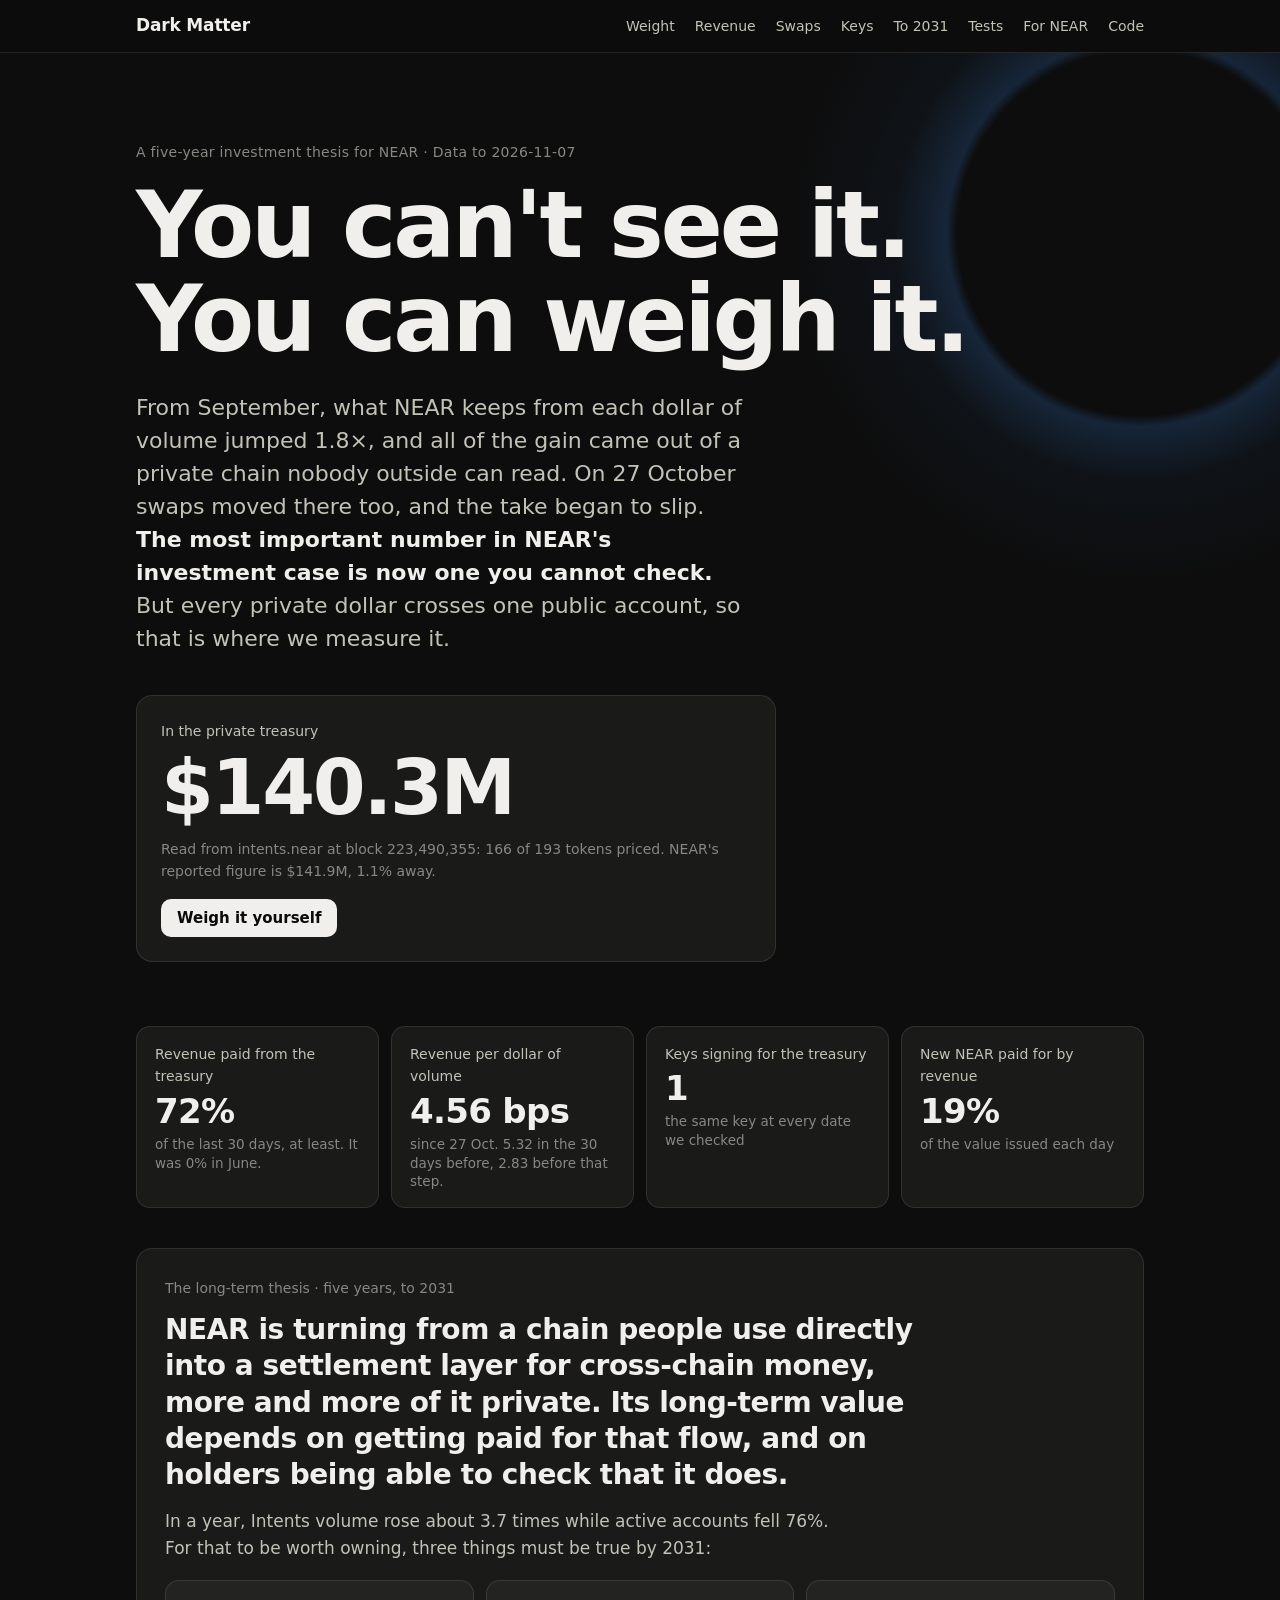
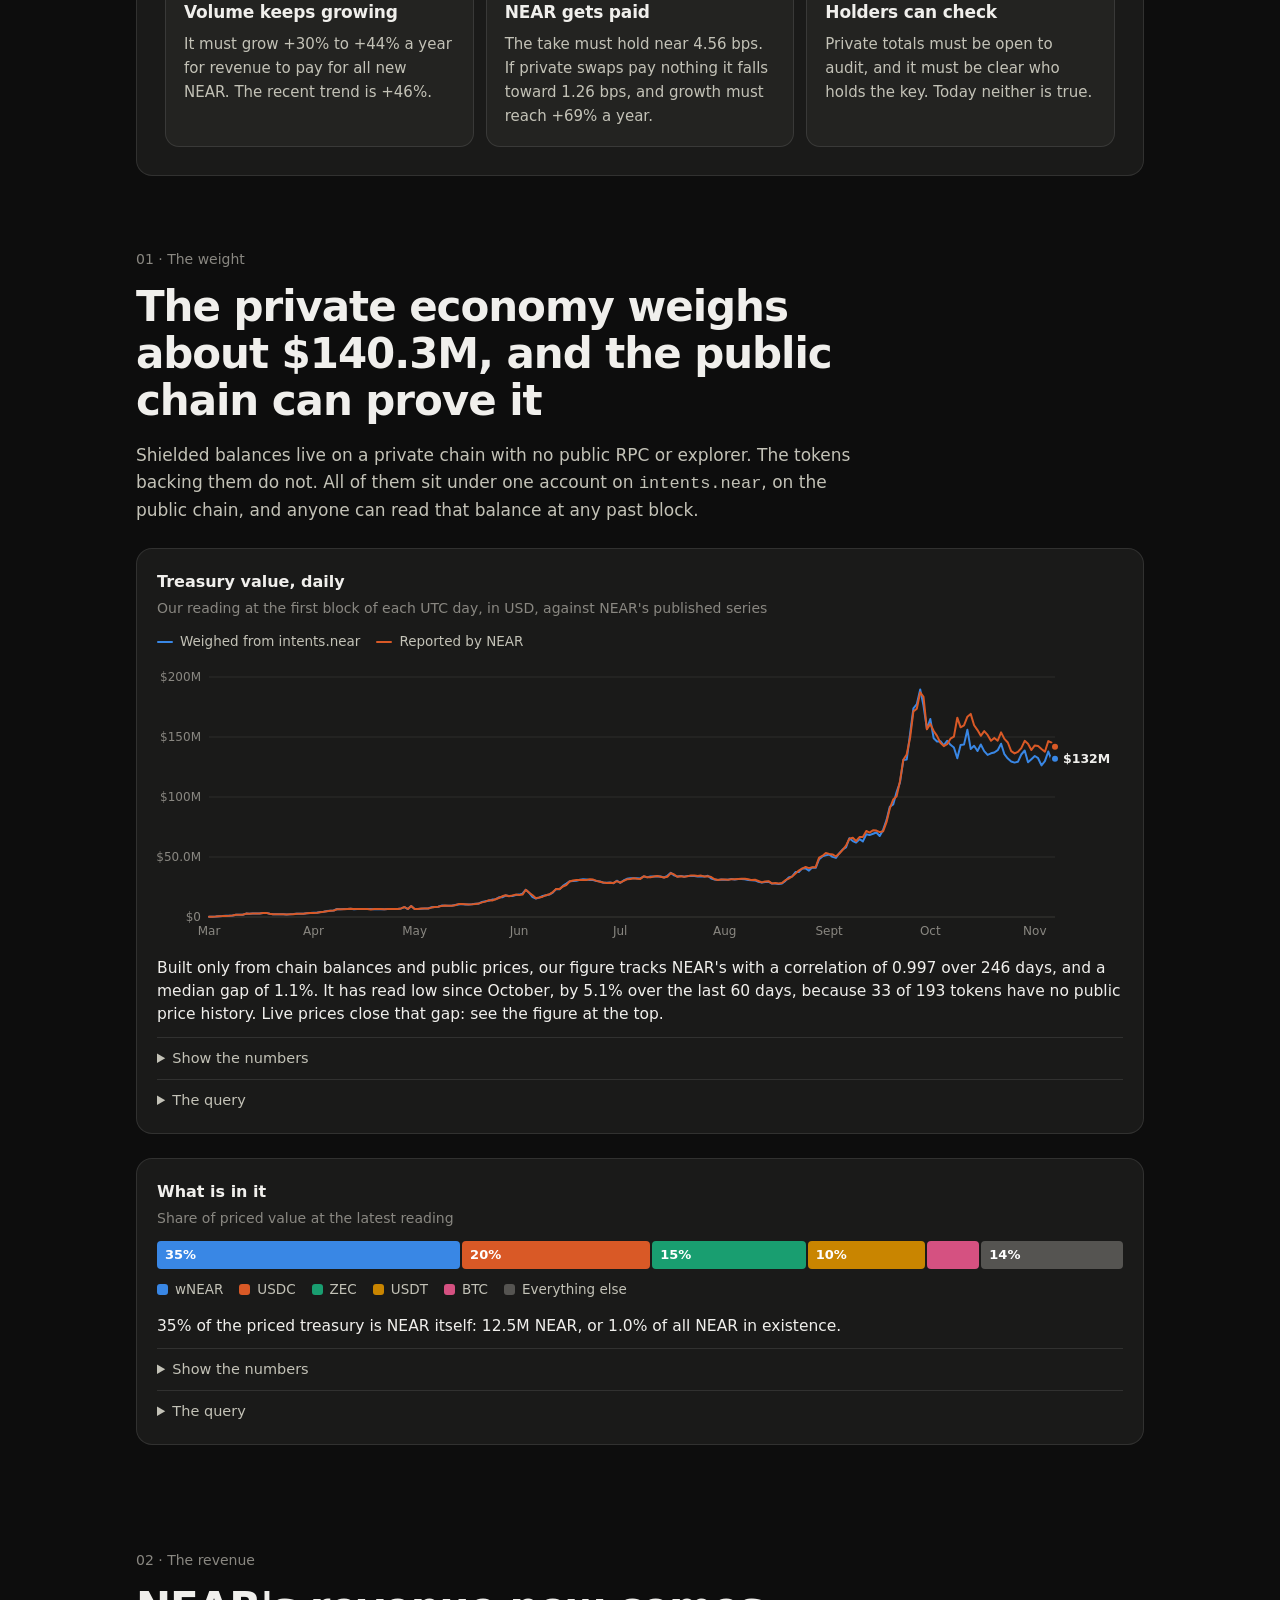
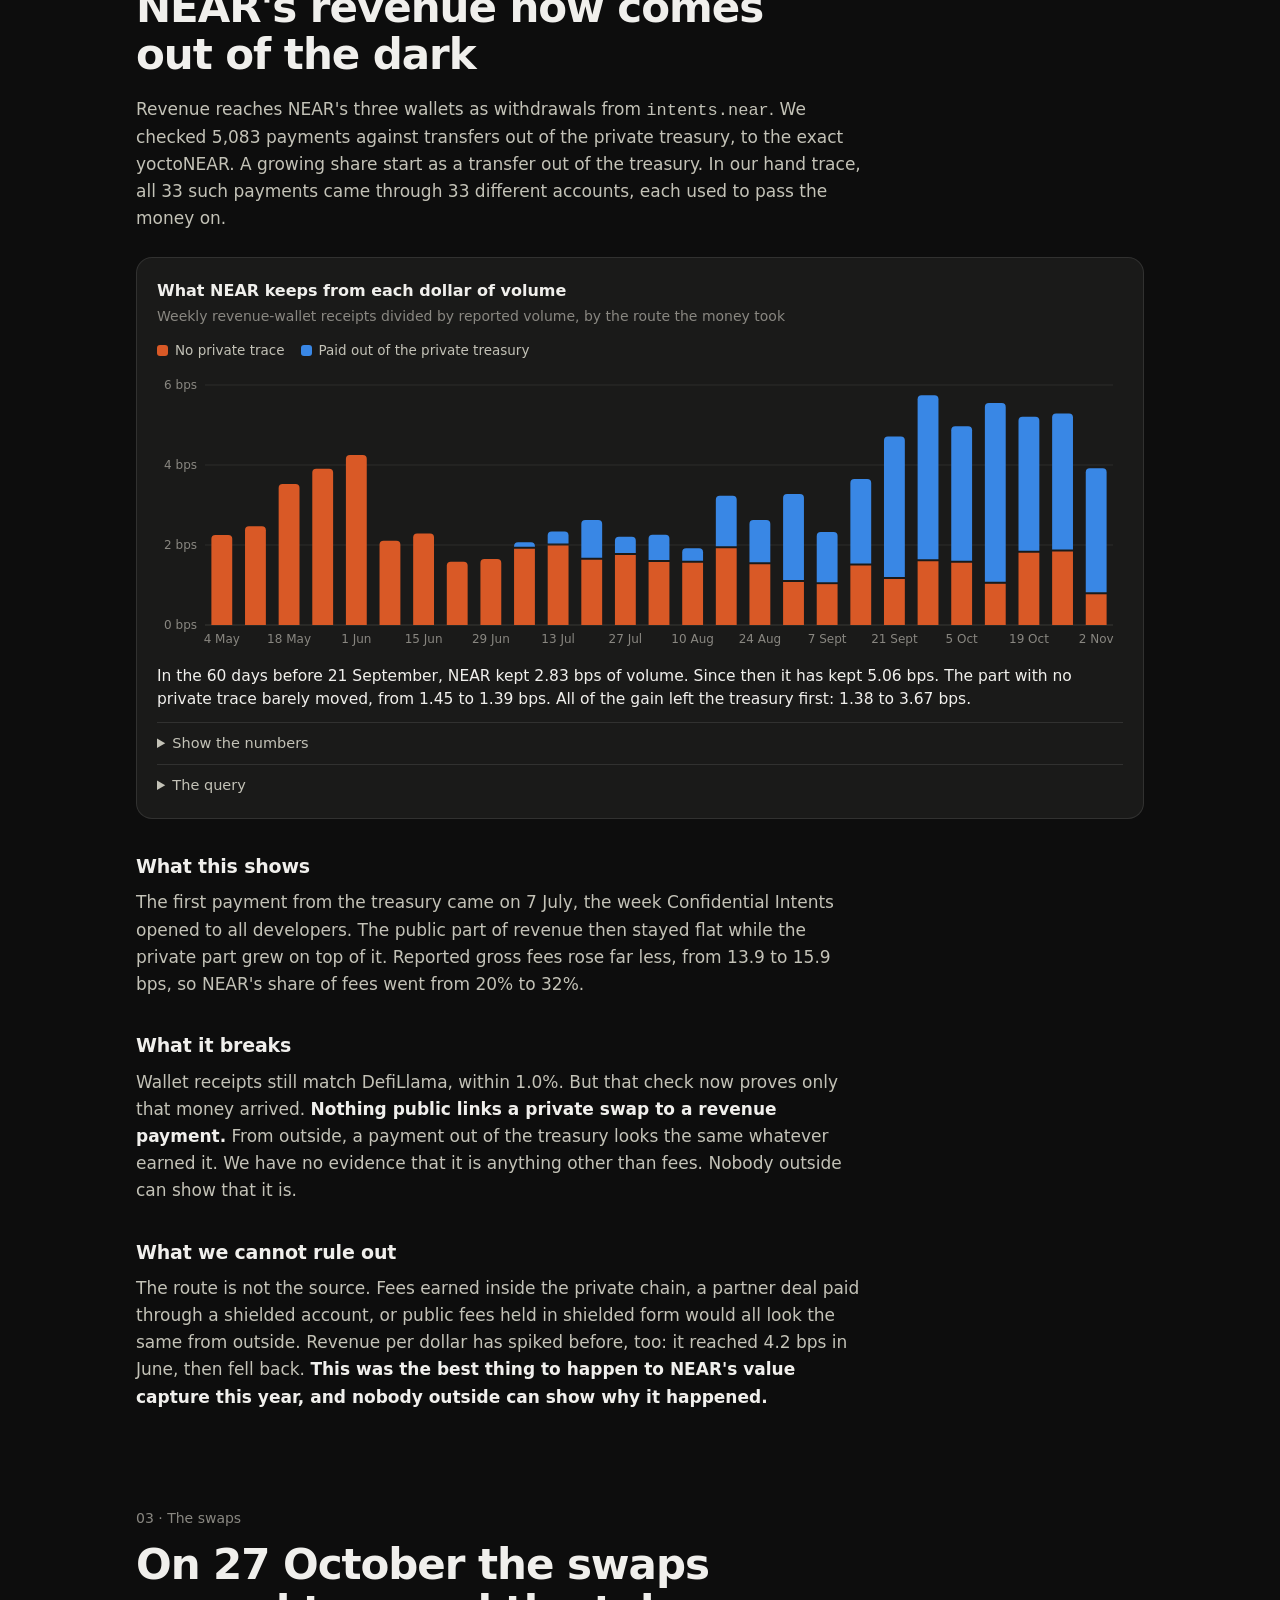
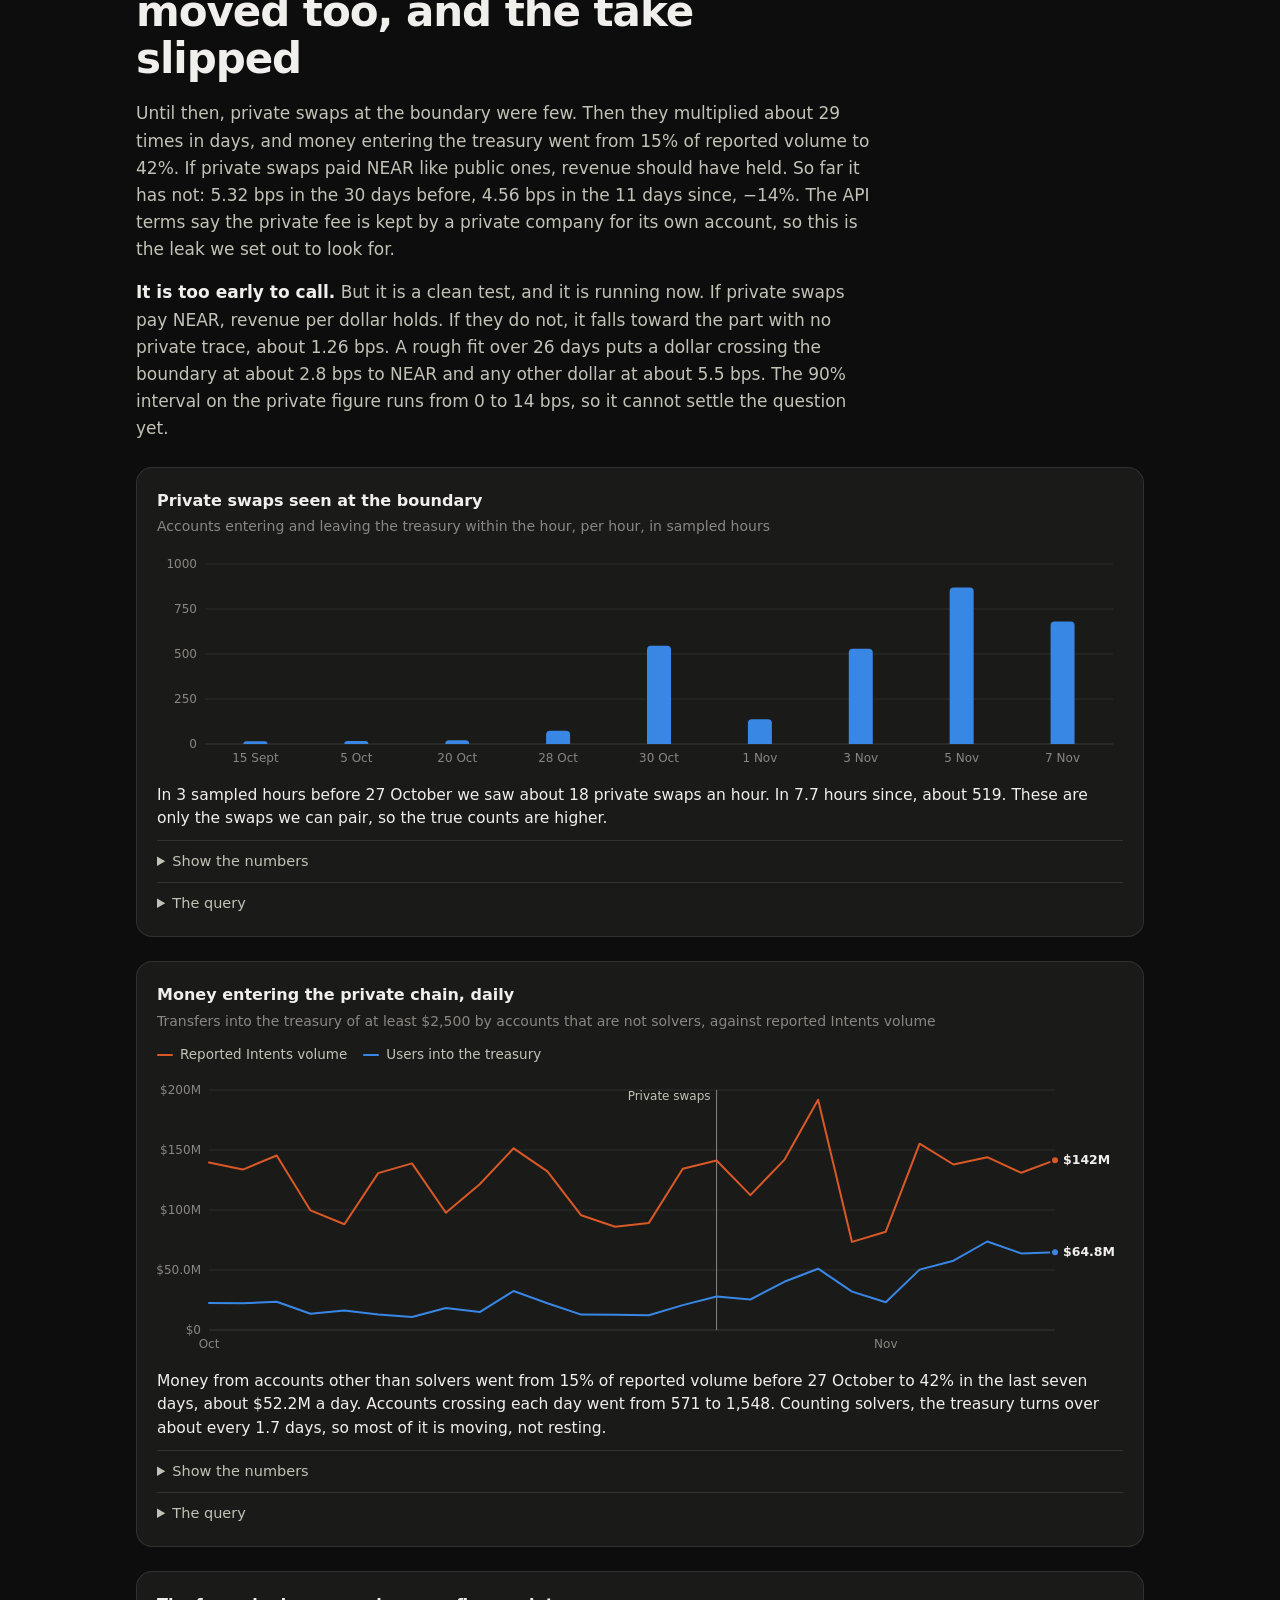
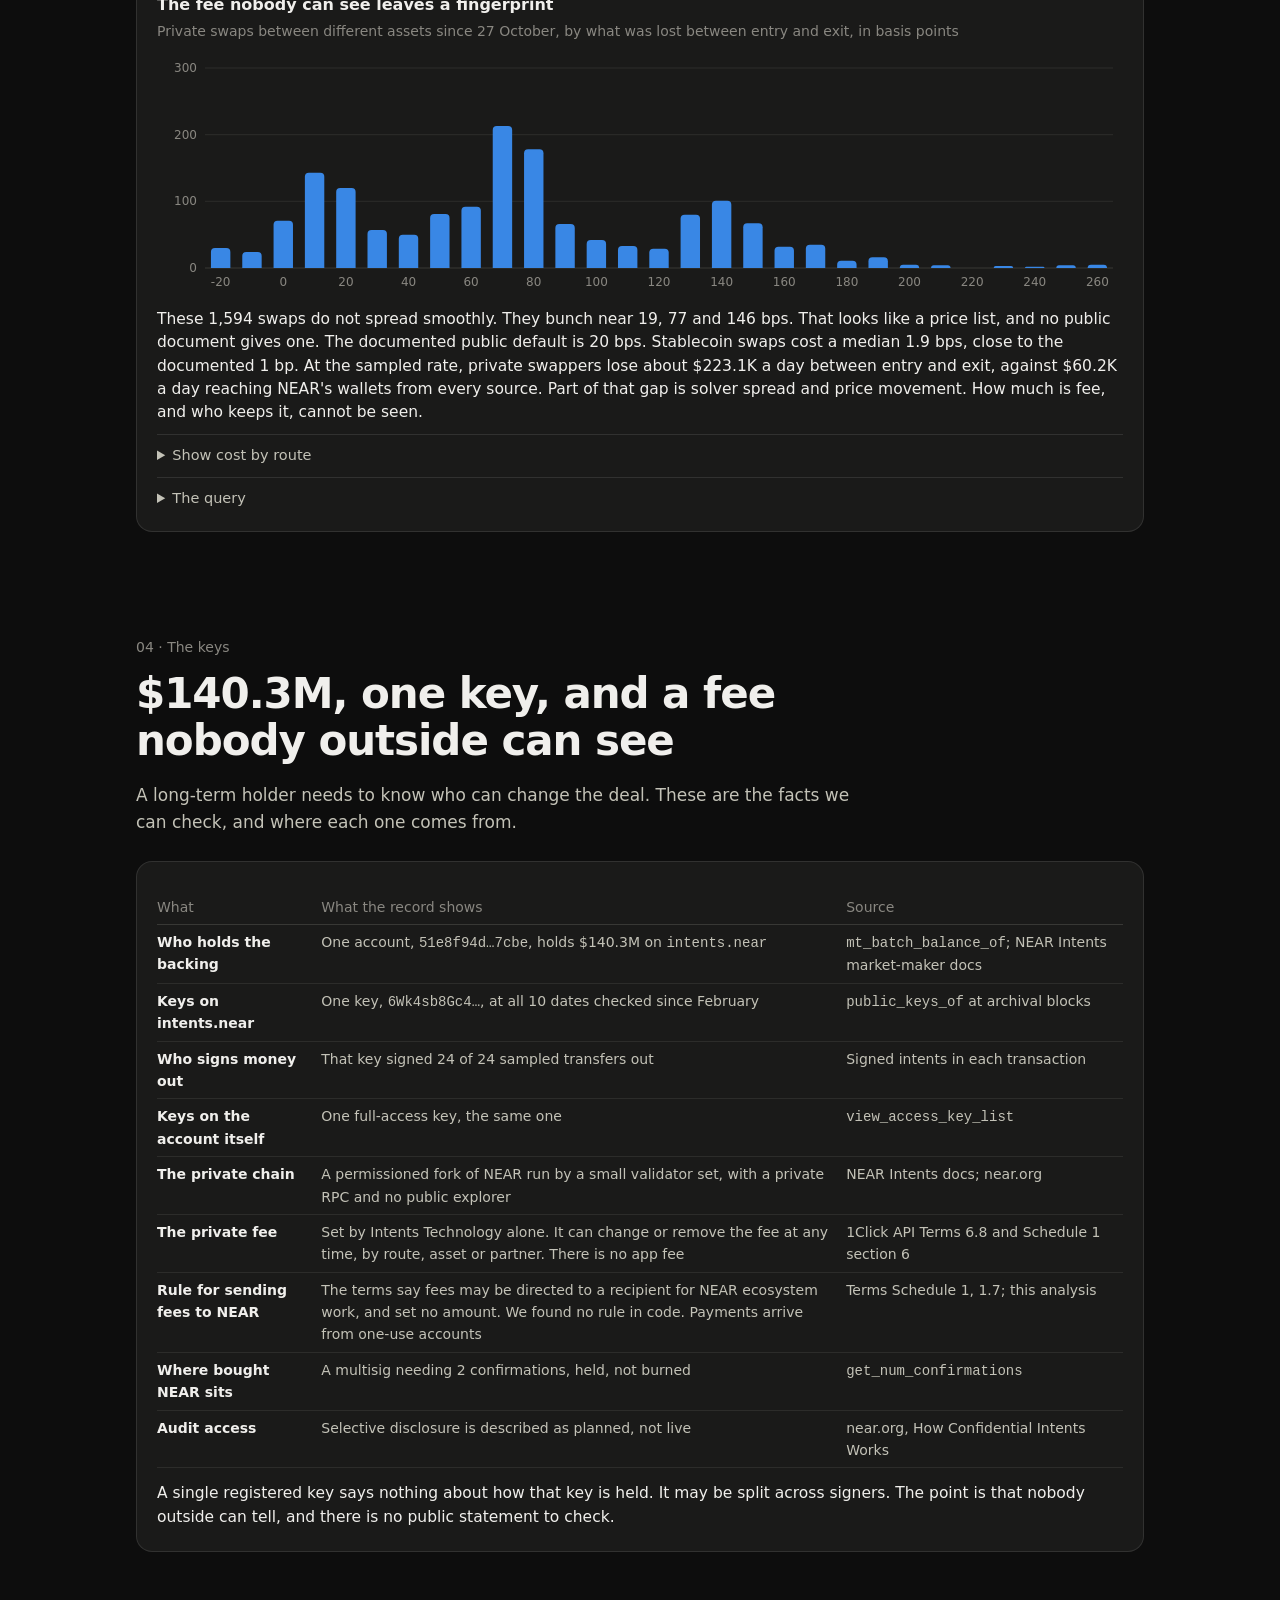
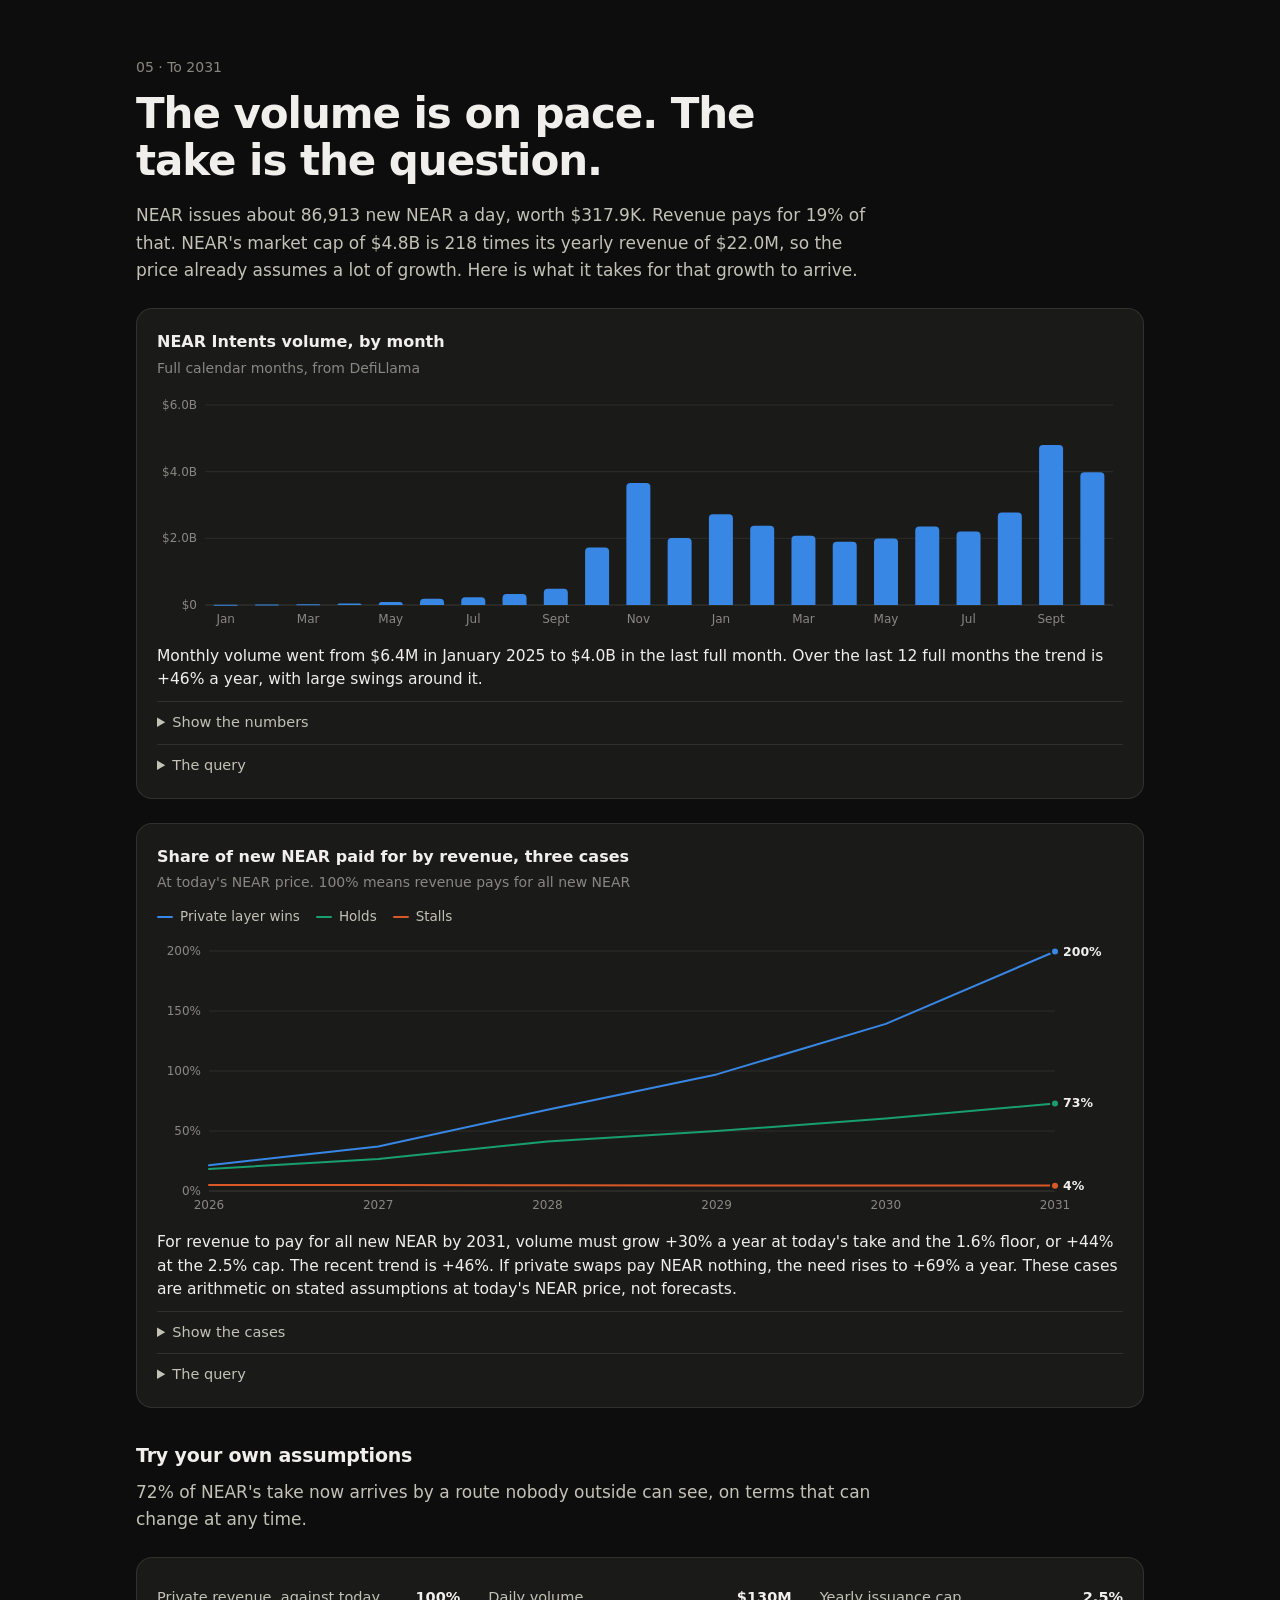
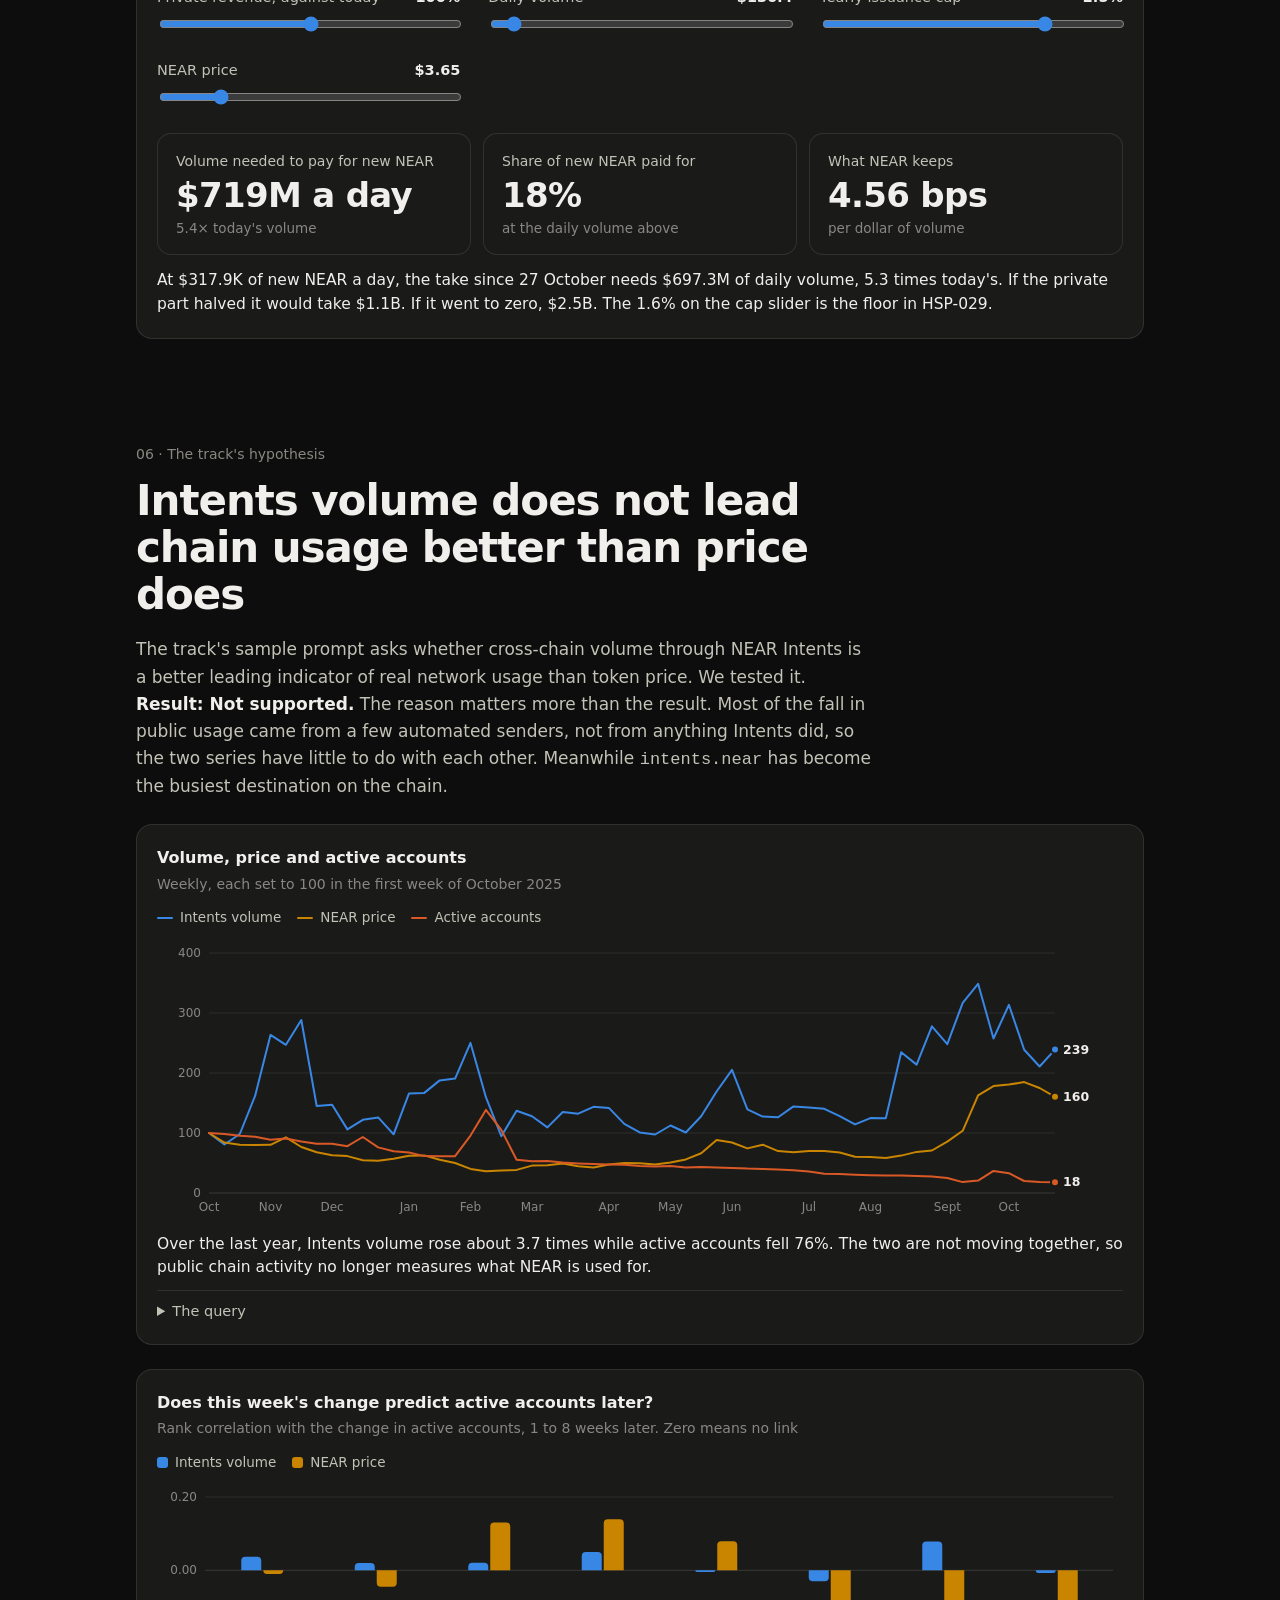
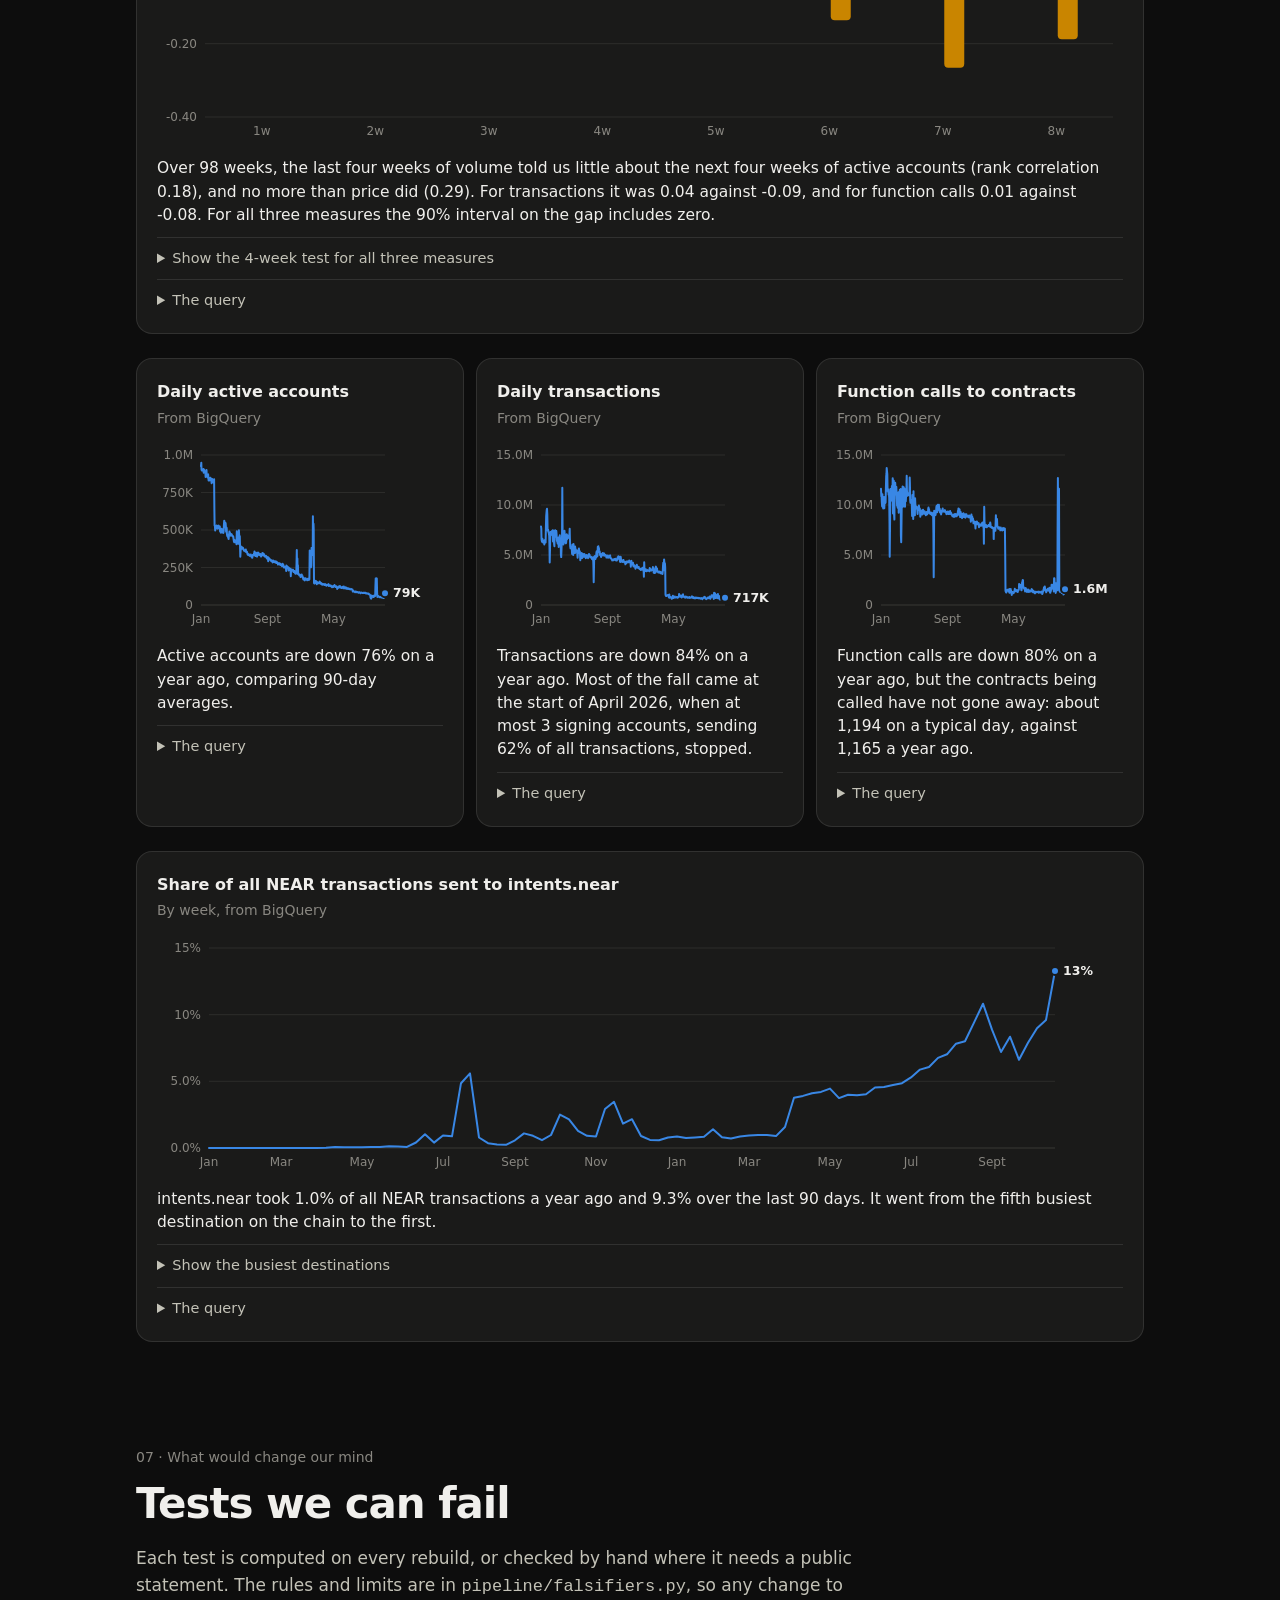
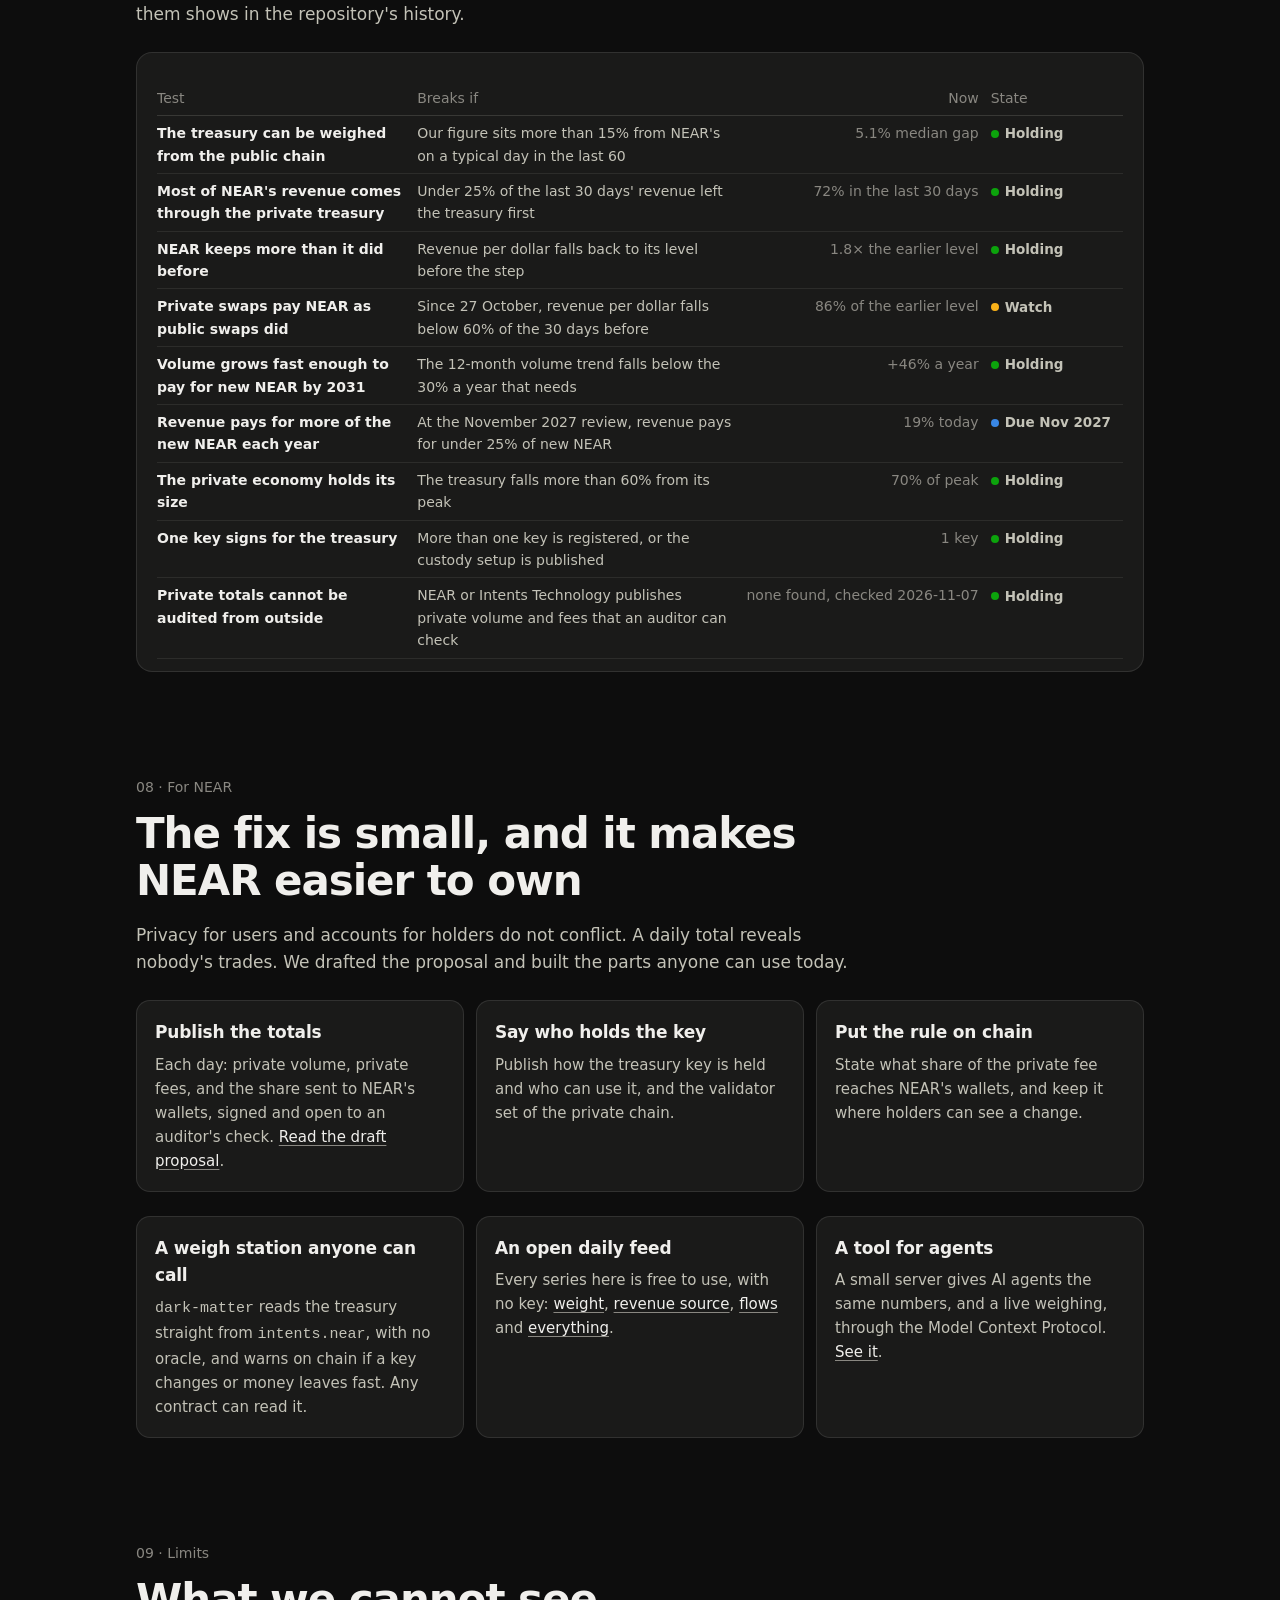
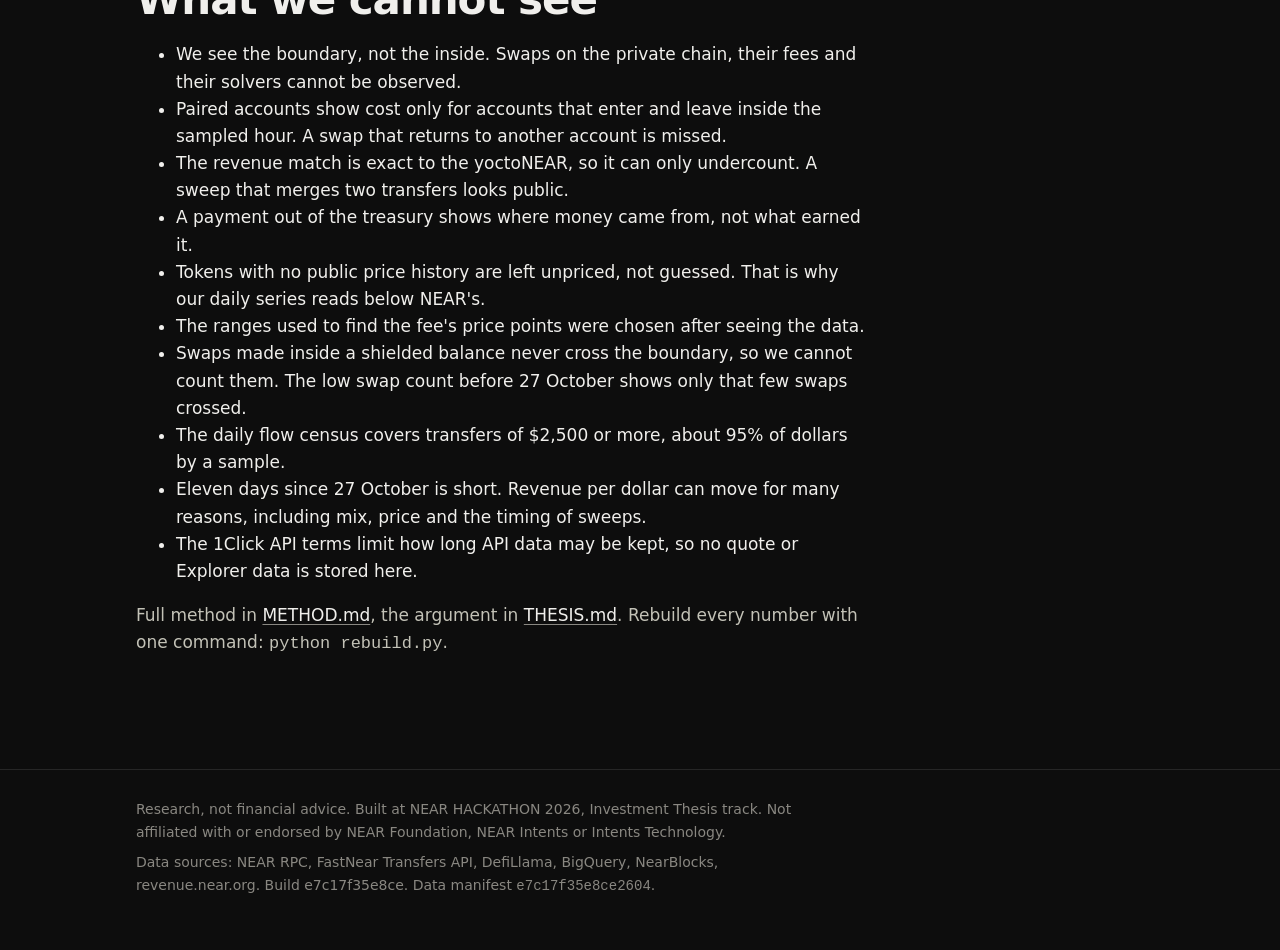
==== commit f4845ef2: "Make the thesis five-year and test the track's hypothesis Add five-year cases to 2031, yearly checkp" ====
--- a/site/index.html
+++ b/site/index.html
@@ -4,7 +4,7 @@
 <meta charset="utf-8">
 <meta name="viewport" content="width=device-width, initial-scale=1">
 <title>Dark Matter: NEAR's private economy, weighed</title>
-<meta name="description" content="An evidence-first investment thesis for NEAR. Most of NEAR's revenue now comes from a private chain. This measures it from the one public place it has to cross.">
+<meta name="description" content="A five-year investment thesis for NEAR. Most of NEAR's revenue now comes from a private chain. This measures it from the one public place it has to cross.">
 
 <link rel="icon" href="data:image/svg+xml,%3Csvg xmlns='http://www.w3.org/2000/svg' viewBox='0 0 32 32'%3E%3Ccircle cx='16' cy='16' r='9' fill='%230d0d0d' stroke='%233987e5' stroke-width='4'/%3E%3C/svg%3E">
 <style>:root {
@@ -132,6 +132,11 @@
 .tile-value { font-size: 34px; font-weight: 620; letter-spacing: -0.02em; line-height: 1.15; margin: 0 0 4px; }
 .tile-sub { font-size: 13.5px; color: var(--muted); margin: 0; line-height: 1.4; }
 
+.thesis-box { margin-top: 40px; padding: 28px 28px 8px; background: var(--surface); border: 1px solid var(--border); border-radius: 16px; scroll-margin-top: 64px; }
+.thesis-lead { font-size: clamp(22px, 3vw, 28px); line-height: 1.3; letter-spacing: -0.015em; font-weight: 600; max-width: 40ch; margin: 0 0 14px; }
+.thesis-sub { color: var(--ink-2); max-width: 64ch; }
+.thesis-box .asks { margin: 18px 0 20px; }
+.thesis-box .ask { background: var(--surface-2); }
 section.finding { padding: 72px 0 8px; scroll-margin-top: 52px; }
 .num { font-size: 14px; color: var(--muted); margin: 0 0 12px; }
 h2 { font-size: clamp(28px, 4.4vw, 42px); line-height: 1.12; letter-spacing: -0.025em; font-weight: 640; margin: 0 0 18px; max-width: 24ch; }
@@ -242,6 +247,7 @@
 .status.watch::before { background: var(--warn); }
 .status.broken::before { background: var(--critical); }
 .status.unknown::before { background: var(--muted); }
+.status.pending::before { background: var(--private); }
 
 .asks { display: grid; grid-template-columns: repeat(auto-fit, minmax(260px, 1fr)); gap: 12px; margin: 24px 0; }
 .ask { background: var(--surface); border: 1px solid var(--border); border-radius: 14px; padding: 18px; }
@@ -262,7 +268,7 @@
       <li class="opt"><a href="#revenue">Revenue</a></li>
       <li class="opt"><a href="#flow">Swaps</a></li>
       <li class="opt"><a href="#keys">Keys</a></li>
-      <li class="opt"><a href="#model">Model</a></li>
+      <li class="opt"><a href="#model">To 2031</a></li>
       <li class="opt"><a href="#tests">Tests</a></li>
       <li><a href="#for-near">For NEAR</a></li>
       <li><a href="https://github.com/OWNER/dark-matter">Code</a></li>
@@ -272,13 +278,13 @@
 
 <header class="hero" id="top">
   <div class="wrap">
-    <p class="eyebrow">An evidence-first investment thesis for NEAR · Data to 2026-11-07</p>
+    <p class="eyebrow">A five-year investment thesis for NEAR · Data to 2026-11-07</p>
     <h1>You can't see it.<br>You can weigh it.</h1>
     <p class="lede">From September, what NEAR keeps from each dollar of volume jumped 1.8×, and all of the gain came out of a private chain nobody outside can read. On 27 October swaps moved there too, and the take began to slip. <strong>The most important number in NEAR's investment case is now one you cannot check.</strong> But every private dollar crosses one public account, so that is where we measure it.</p>
     <div class="weigh">
       <p class="weigh-label">In the private treasury</p>
-      <p class="weigh-value" id="weigh-value">$140.5M</p>
-      <p class="weigh-note" id="weigh-note">Read from intents.near at block 223,485,756: 166 of 193 tokens priced. NEAR's reported figure is $141.9M, 1.0% away.</p>
+      <p class="weigh-value" id="weigh-value">$140.3M</p>
+      <p class="weigh-note" id="weigh-note">Read from intents.near at block 223,490,355: 166 of 193 tokens priced. NEAR's reported figure is $141.9M, 1.1% away.</p>
       <button class="primary" id="weigh-button" type="button">Weigh it yourself</button>
       <pre class="weigh-log" id="weigh-log" aria-live="polite"></pre>
     </div>
@@ -293,9 +299,20 @@
     <div class="tile"><p class="tile-label">New NEAR paid for by revenue</p><p class="tile-value">19%</p><p class="tile-sub">of the value issued each day</p></div>
   </div>
 
+  <section class="thesis-box" id="thesis" aria-label="The long-term thesis">
+    <p class="num">The long-term thesis · five years, to 2031</p>
+    <p class="thesis-lead">NEAR is turning from a chain people use directly into a settlement layer for cross-chain money, more and more of it private. Its long-term value depends on getting paid for that flow, and on holders being able to check that it does.</p>
+    <p class="thesis-sub">In a year, Intents volume rose about 3.7 times while active accounts fell 76%. For that to be worth owning, three things must be true by 2031:</p>
+    <div class="asks">
+      <div class="ask"><h3>Volume keeps growing</h3><p>It must grow +30% to +44% a year for revenue to pay for all new NEAR. The recent trend is +46%.</p></div>
+      <div class="ask"><h3>NEAR gets paid</h3><p>The take must hold near 4.56 bps. If private swaps pay nothing it falls toward 1.26 bps, and growth must reach +69% a year.</p></div>
+      <div class="ask"><h3>Holders can check</h3><p>Private totals must be open to audit, and it must be clear who holds the key. Today neither is true.</p></div>
+    </div>
+  </section>
+
   <section class="finding" id="weight">
     <p class="num">01 · The weight</p>
-    <h2>The private economy weighs about $140.5M, and the public chain can prove it</h2>
+    <h2>The private economy weighs about $140.3M, and the public chain can prove it</h2>
     <div class="prose">
       <p>Shielded balances live on a private chain with no public RPC or explorer. The tokens backing them do not. All of them sit under one account on <code>intents.near</code>, on the public chain, and anyone can read that balance at any past block.</p>
     </div>
@@ -320,6 +337,9 @@
       <div id="chart-mix"></div>
       <p class="says">35% of the priced treasury is NEAR itself: 12.5M NEAR, or 1.0% of all NEAR in existence.</p>
       <div id="table-mix"></div>
+      <details class="fold"><summary>The query</summary><pre>The same balances as the chart above, at the latest reading, valued at that day&#x27;s
+DefiLlama price and grouped by token symbol.
+Code: pipeline/metrics.py value_treasury, pipeline/analyze.py weigh</pre></details>
     </div>
   </section>
 
@@ -374,6 +394,10 @@
       <div id="chart-swaps"></div>
       <p class="says">In 3 sampled hours before 27 October we saw about 18 private swaps an hour. In 7.7 hours since, about 519. These are only the swaps we can pair, so the true counts are higher.</p>
       <div id="table-swaps"></div>
+      <details class="fold"><summary>The query</summary><pre>Every transfer of any size, both ways, for one random hour on sample days.
+A swap is an account that is not a solver, with exactly one transfer in and one out, inside the hour.
+Swaps an hour = pairs found / hours sampled.
+Code: pipeline/fetch_flows.py windows, pipeline/metrics.py pair_accounts</pre></details>
     </div>
     <div class="card" id="flows-card">
       <p class="card-title">Money entering the private chain, daily</p>
@@ -404,13 +428,13 @@
 
   <section class="finding" id="keys">
     <p class="num">04 · The keys</p>
-    <h2>$140.5M, one key, and a fee nobody outside can see</h2>
+    <h2>$140.3M, one key, and a fee nobody outside can see</h2>
     <div class="prose"><p>A long-term holder needs to know who can change the deal. These are the facts we can check, and where each one comes from.</p></div>
     <div class="card">
       <div class="table-scroll" style="max-height:none">
       <table>
         <thead><tr><th>What</th><th>What the record shows</th><th>Source</th></tr></thead>
-        <tbody><tr><td><strong>Who holds the backing</strong></td><td>One account, <code>51e8f94d…7cbe</code>, holds $140.5M on <code>intents.near</code></td><td><code>mt_batch_balance_of</code>; NEAR Intents market-maker docs</td></tr><tr><td><strong>Keys on intents.near</strong></td><td>One key, <code>6Wk4sb8Gc4…</code>, at all 10 dates checked since February</td><td><code>public_keys_of</code> at archival blocks</td></tr><tr><td><strong>Who signs money out</strong></td><td>That key signed 24 of 24 sampled transfers out</td><td>Signed intents in each transaction</td></tr><tr><td><strong>Keys on the account itself</strong></td><td>One full-access key, the same one</td><td><code>view_access_key_list</code></td></tr><tr><td><strong>The private chain</strong></td><td>A permissioned fork of NEAR run by a small validator set, with a private RPC and no public explorer</td><td>NEAR Intents docs; near.org</td></tr><tr><td><strong>The private fee</strong></td><td>Set by Intents Technology alone. It can change or remove the fee at any time, by route, asset or partner. There is no app fee</td><td>1Click API Terms 6.8 and Schedule 1 section 6</td></tr><tr><td><strong>Rule for sending fees to NEAR</strong></td><td>The terms say fees may be directed to a recipient for NEAR ecosystem work, and set no amount. We found no rule in code. Payments arrive from one-use accounts</td><td>Terms Schedule 1, 1.7; this analysis</td></tr><tr><td><strong>Where bought NEAR sits</strong></td><td>A multisig needing 2 confirmations, held, not burned</td><td><code>get_num_confirmations</code></td></tr><tr><td><strong>Audit access</strong></td><td>Selective disclosure is described as planned, not live</td><td>near.org, How Confidential Intents Works</td></tr></tbody>
+        <tbody><tr><td><strong>Who holds the backing</strong></td><td>One account, <code>51e8f94d…7cbe</code>, holds $140.3M on <code>intents.near</code></td><td><code>mt_batch_balance_of</code>; NEAR Intents market-maker docs</td></tr><tr><td><strong>Keys on intents.near</strong></td><td>One key, <code>6Wk4sb8Gc4…</code>, at all 10 dates checked since February</td><td><code>public_keys_of</code> at archival blocks</td></tr><tr><td><strong>Who signs money out</strong></td><td>That key signed 24 of 24 sampled transfers out</td><td>Signed intents in each transaction</td></tr><tr><td><strong>Keys on the account itself</strong></td><td>One full-access key, the same one</td><td><code>view_access_key_list</code></td></tr><tr><td><strong>The private chain</strong></td><td>A permissioned fork of NEAR run by a small validator set, with a private RPC and no public explorer</td><td>NEAR Intents docs; near.org</td></tr><tr><td><strong>The private fee</strong></td><td>Set by Intents Technology alone. It can change or remove the fee at any time, by route, asset or partner. There is no app fee</td><td>1Click API Terms 6.8 and Schedule 1 section 6</td></tr><tr><td><strong>Rule for sending fees to NEAR</strong></td><td>The terms say fees may be directed to a recipient for NEAR ecosystem work, and set no amount. We found no rule in code. Payments arrive from one-use accounts</td><td>Terms Schedule 1, 1.7; this analysis</td></tr><tr><td><strong>Where bought NEAR sits</strong></td><td>A multisig needing 2 confirmations, held, not burned</td><td><code>get_num_confirmations</code></td></tr><tr><td><strong>Audit access</strong></td><td>Selective disclosure is described as planned, not live</td><td>near.org, How Confidential Intents Works</td></tr></tbody>
       </table>
       </div>
       <p class="says">A single registered key says nothing about how that key is held. It may be split across signers. The point is that nobody outside can tell, and there is no public statement to check.</p>
@@ -418,9 +442,35 @@
   </section>
 
   <section class="finding" id="model">
-    <p class="num">05 · The model</p>
-    <h2>72% of NEAR's take now rests on a number set off-chain</h2>
-    <div class="prose"><p>The usual question is how much volume it takes for revenue to pay for new NEAR. The usual answer holds the take fixed. But most of the take now arrives by a route nobody outside can see, on terms that can change at any time. Move these and watch the answer change.</p></div>
+    <p class="num">05 · To 2031</p>
+    <h2>The volume is on pace. The take is the question.</h2>
+    <div class="prose">
+      <p>NEAR issues about 86,913 new NEAR a day, worth $317.9K. Revenue pays for 19% of that. NEAR's market cap of $4.8B is 218 times its yearly revenue of $22.0M, so the price already assumes a lot of growth. Here is what it takes for that growth to arrive.</p>
+    </div>
+    <div class="card">
+      <p class="card-title">NEAR Intents volume, by month</p>
+      <p class="card-sub">Full calendar months, from DefiLlama</p>
+      <div id="chart-history"></div>
+      <p class="says">Monthly volume went from $6.4M in January 2025 to $4.0B in the last full month. Over the last 12 full months the trend is +46% a year, with large swings around it.</p>
+      <div id="table-history"></div>
+      <details class="fold"><summary>The query</summary><pre>https://api.llama.fi/summary/dexs/near-intents
+Daily volume, summed by full calendar month.
+Trend: a straight line through the logs of the last 12 full months, as a yearly rate.
+Code: pipeline/analyze.py long_term, pipeline/metrics.py log_trend</pre></details>
+    </div>
+    <div class="card">
+      <p class="card-title">Share of new NEAR paid for by revenue, three cases</p>
+      <p class="card-sub">At today's NEAR price. 100% means revenue pays for all new NEAR</p>
+      <div id="chart-path"></div>
+      <p class="says">For revenue to pay for all new NEAR by 2031, volume must grow +30% a year at today's take and the 1.6% floor, or +44% at the 2.5% cap. The recent trend is +46%. If private swaps pay NEAR nothing, the need rises to +69% a year. These cases are arithmetic on stated assumptions at today's NEAR price, not forecasts.</p>
+      <div id="table-path"></div>
+      <details class="fold"><summary>The query</summary><pre>volume(year)  = today&#x27;s volume * (1 + growth) ^ year
+new NEAR(year) = supply * issuance rate / 365 * today&#x27;s price
+cover(year)   = volume * take / new NEAR
+Each case states its growth, take and issuance. The NEAR price is held at today&#x27;s.
+Code: pipeline/metrics.py project, required_growth</pre></details>
+    </div>
+    <div class="prose"><h3>Try your own assumptions</h3><p>72% of NEAR's take now arrives by a route nobody outside can see, on terms that can change at any time.</p></div>
     <div class="card">
       <div class="controls">
         <div class="control"><label for="input-kept">Private revenue, against today <output id="output-kept"></output></label><input type="range" id="input-kept" min="0" max="200" step="5" value="100"></div>
@@ -437,26 +487,71 @@
     </div>
   </section>
   <section class="finding" id="activity">
-    <p class="num">06 · The public chain</p>
-    <h2>What the public record still shows</h2>
-    <div class="prose"><p>These are the usual measures. They are real, and they are the ones that go quiet as activity moves to the private path.</p></div>
+    <p class="num">06 · The track's hypothesis</p>
+    <h2>Intents volume does not lead chain usage better than price does</h2>
+    <div class="prose">
+      <p>The track's sample prompt asks whether cross-chain volume through NEAR Intents is a better leading indicator of real network usage than token price. We tested it. <strong>Result: Not supported.</strong> The reason matters more than the result. Most of the fall in public usage came from a few automated senders, not from anything Intents did, so the two series have little to do with each other. Meanwhile <code>intents.near</code> has become the busiest destination on the chain.</p>
+    </div>
+    <div class="card">
+      <p class="card-title">Volume, price and active accounts</p>
+      <p class="card-sub">Weekly, each set to 100 in the first week of October 2025</p>
+      <div id="chart-index"></div>
+      <p class="says">Over the last year, Intents volume rose about 3.7 times while active accounts fell 76%. The two are not moving together, so public chain activity no longer measures what NEAR is used for.</p>
+      <details class="fold"><summary>The query</summary><pre>Weekly sums of https://api.llama.fi/summary/dexs/near-intents
+Weekly means of price and active accounts from https://api.nearblocks.io/v1/charts
+Each series = 100 in the first week of October 2025.
+Code: pipeline/analyze.py hypothesis</pre></details>
+    </div>
+    <div class="card">
+      <p class="card-title">Does this week's change predict active accounts later?</p>
+      <p class="card-sub">Rank correlation with the change in active accounts, 1 to 8 weeks later. Zero means no link</p>
+      <div id="chart-lag"></div>
+      <p class="says">Over 98 weeks, the last four weeks of volume told us little about the next four weeks of active accounts (rank correlation 0.18), and no more than price did (0.29). For transactions it was 0.04 against -0.09, and for function calls 0.01 against -0.08. For all three measures the 90% interval on the gap includes zero.</p>
+      <div id="table-lag"></div>
+      <details class="fold"><summary>The query</summary><pre>x(t) = log change in volume, or in price, in week t
+y(t + L) = log change in active accounts, L weeks later
+r = rank correlation of x and y, for L from 1 to 8 weeks
+The table compares 4-week changes, with a 90% block-bootstrap interval on the gap.
+Code: pipeline/metrics.py lag_profile, leading_test</pre></details>
+    </div>
     <div class="grid-3">
-      <div class="card"><p class="card-title">Daily active accounts</p><div id="chart-accounts"></div></div>
-      <div class="card"><p class="card-title">Daily transactions</p><div id="chart-txns"></div></div>
-      <div class="card"><p class="card-title">Contracts receiving calls</p><div id="chart-contracts"></div></div>
-    </div>
-    <div class="card">
-      <p class="says">Over the last 30 days, daily transactions moved -20% and active accounts -25% against the 30 days before. Whether that is less use or use moving out of sight is exactly what these charts can no longer say. The large fall in April came before private flow mattered.</p>
-      <details class="fold"><summary>The query</summary><pre>No key needed: https://api.nearblocks.io/v1/charts
-
-The same metrics on the NEAR BigQuery public dataset are in sql/, for example:
-
-SELECT CAST(block_date AS STRING) AS date,
+      <div class="card"><p class="card-title">Daily active accounts</p><p class="card-sub">From BigQuery</p><div id="chart-accounts"></div><p class="says">Active accounts are down 76% on a year ago, comparing 90-day averages.</p><details class="fold"><summary>The query</summary><pre>SELECT CAST(block_date AS STRING) AS date,
        COUNT(DISTINCT signer_account_id) AS active_signers,
        COUNT(*) AS transactions
 FROM `bigquery-public-data.crypto_near_mainnet_us.transactions`
-WHERE block_date BETWEEN DATE @since AND DATE @until
-GROUP BY date ORDER BY date</pre></details>
+WHERE block_date BETWEEN @since AND @until
+GROUP BY date ORDER BY date
+
+Also available with no key: https://api.nearblocks.io/v1/charts (active_accounts)</pre></details></div>
+      <div class="card"><p class="card-title">Daily transactions</p><p class="card-sub">From BigQuery</p><div id="chart-txns"></div><p class="says">Transactions are down 84% on a year ago. Most of the fall came at the start of April 2026, when at most 3 signing accounts, sending 62% of all transactions, stopped.</p><details class="fold"><summary>The query</summary><pre>SELECT CAST(block_date AS STRING) AS date, COUNT(*) AS transactions
+FROM `bigquery-public-data.crypto_near_mainnet_us.transactions`
+WHERE block_date BETWEEN @since AND @until
+GROUP BY date ORDER BY date
+
+Also available with no key: https://api.nearblocks.io/v1/charts (txns)</pre></details></div>
+      <div class="card"><p class="card-title">Function calls to contracts</p><p class="card-sub">From BigQuery</p><div id="chart-calls"></div><p class="says">Function calls are down 80% on a year ago, but the contracts being called have not gone away: about 1,194 on a typical day, against 1,165 a year ago.</p><details class="fold"><summary>The query</summary><pre>SELECT CAST(block_date AS STRING) AS date,
+       COUNT(*) AS function_calls,
+       COUNT(DISTINCT receipt_receiver_account_id) AS active_contracts
+FROM `bigquery-public-data.crypto_near_mainnet_us.receipt_actions`
+WHERE block_date BETWEEN @since AND @until
+  AND action_kind = &#x27;FUNCTION_CALL&#x27;
+GROUP BY date ORDER BY date</pre></details></div>
+    </div>
+    <div class="card">
+      <p class="card-title">Share of all NEAR transactions sent to intents.near</p>
+      <p class="card-sub">By week, from BigQuery</p>
+      <div id="chart-intents"></div>
+      <p class="says">intents.near took 1.0% of all NEAR transactions a year ago and 9.3% over the last 90 days. It went from the fifth busiest destination on the chain to the first.</p>
+      <div id="table-destinations"></div>
+      <details class="fold"><summary>The query</summary><pre>-- transactions sent to intents.near each day, divided by all transactions
+SELECT CAST(block_date AS STRING) AS date, COUNT(*) AS transactions
+FROM `bigquery-public-data.crypto_near_mainnet_us.transactions`
+WHERE block_date BETWEEN @since AND @until
+  AND receiver_account_id = &#x27;intents.near&#x27;
+GROUP BY date ORDER BY date
+
+-- the busiest destinations in four 14-day windows
+Full query: sql/top_contracts.sql</pre></details>
     </div>
   </section>
 
@@ -468,7 +563,7 @@
       <div class="table-scroll" style="max-height:none">
       <table>
         <thead><tr><th>Test</th><th>Breaks if</th><th class="num">Now</th><th>State</th></tr></thead>
-        <tbody><tr><td><strong>The treasury can be weighed from the public chain</strong></td><td>Our figure sits more than 15% from NEAR&#x27;s on a typical day in the last 60</td><td class="num">5.1% median gap</td><td><span class="status holding">Holding</span></td></tr><tr><td><strong>Most of NEAR&#x27;s revenue comes through the private treasury</strong></td><td>Under 25% of the last 30 days&#x27; revenue left the treasury first</td><td class="num">72% in the last 30 days</td><td><span class="status holding">Holding</span></td></tr><tr><td><strong>NEAR keeps more than it did before</strong></td><td>Revenue per dollar falls back to its level before the step</td><td class="num">1.8× the earlier level</td><td><span class="status holding">Holding</span></td></tr><tr><td><strong>Private swaps pay NEAR as public swaps did</strong></td><td>Since 27 October, revenue per dollar falls below 60% of the 30 days before</td><td class="num">86% of the earlier level</td><td><span class="status watch">Watch</span></td></tr><tr><td><strong>The private economy holds its size</strong></td><td>The treasury falls more than 60% from its peak</td><td class="num">70% of peak</td><td><span class="status holding">Holding</span></td></tr><tr><td><strong>One key signs for the treasury</strong></td><td>More than one key is registered, or the custody setup is published</td><td class="num">1 key</td><td><span class="status holding">Holding</span></td></tr><tr><td><strong>Private totals cannot be audited from outside</strong></td><td>NEAR or Intents Technology publishes private volume and fees that an auditor can check</td><td class="num">none found, checked 2026-11-07</td><td><span class="status holding">Holding</span></td></tr></tbody>
+        <tbody><tr><td><strong>The treasury can be weighed from the public chain</strong></td><td>Our figure sits more than 15% from NEAR&#x27;s on a typical day in the last 60</td><td class="num">5.1% median gap</td><td><span class="status holding">Holding</span></td></tr><tr><td><strong>Most of NEAR&#x27;s revenue comes through the private treasury</strong></td><td>Under 25% of the last 30 days&#x27; revenue left the treasury first</td><td class="num">72% in the last 30 days</td><td><span class="status holding">Holding</span></td></tr><tr><td><strong>NEAR keeps more than it did before</strong></td><td>Revenue per dollar falls back to its level before the step</td><td class="num">1.8× the earlier level</td><td><span class="status holding">Holding</span></td></tr><tr><td><strong>Private swaps pay NEAR as public swaps did</strong></td><td>Since 27 October, revenue per dollar falls below 60% of the 30 days before</td><td class="num">86% of the earlier level</td><td><span class="status watch">Watch</span></td></tr><tr><td><strong>Volume grows fast enough to pay for new NEAR by 2031</strong></td><td>The 12-month volume trend falls below the 30% a year that needs</td><td class="num">+46% a year</td><td><span class="status holding">Holding</span></td></tr><tr><td><strong>Revenue pays for more of the new NEAR each year</strong></td><td>At the November 2027 review, revenue pays for under 25% of new NEAR</td><td class="num">19% today</td><td><span class="status pending">Due Nov 2027</span></td></tr><tr><td><strong>The private economy holds its size</strong></td><td>The treasury falls more than 60% from its peak</td><td class="num">70% of peak</td><td><span class="status holding">Holding</span></td></tr><tr><td><strong>One key signs for the treasury</strong></td><td>More than one key is registered, or the custody setup is published</td><td class="num">1 key</td><td><span class="status holding">Holding</span></td></tr><tr><td><strong>Private totals cannot be audited from outside</strong></td><td>NEAR or Intents Technology publishes private volume and fees that an auditor can check</td><td class="num">none found, checked 2026-11-07</td><td><span class="status holding">Holding</span></td></tr></tbody>
       </table>
       </div>
     </div>
@@ -503,11 +598,11 @@
 <footer>
   <div class="wrap">
     <p>Research, not financial advice. Built at NEAR HACKATHON 2026, Investment Thesis track. Not affiliated with or endorsed by NEAR Foundation, NEAR Intents or Intents Technology.</p>
-    <p>Data sources: NEAR RPC, FastNear Transfers API, DefiLlama, NearBlocks, revenue.near.org. Build 52c810e7ba0f. Data manifest <code>52c810e7ba0f8adb</code>.</p>
+    <p>Data sources: NEAR RPC, FastNear Transfers API, DefiLlama, BigQuery, NearBlocks, revenue.near.org. Build e7c17f35e8ce. Data manifest <code>e7c17f35e8ce2604</code>.</p>
   </div>
 </footer>
 
-<script type="application/json" id="data">{"activity":[{"active_accounts":143359,"active_contracts":2201960,"date":"2026-02-20","txns":3251929},{"active_accounts":143063,"active_contracts":2196406,"date":"2026-02-21","txns":3202198},{"active_accounts":144950,"active_contracts":2221029,"date":"2026-02-22","txns":3249572},{"active_accounts":155478,"active_contracts":2222995,"date":"2026-02-23","txns":3335654},{"active_accounts":158821,"active_contracts":2104082,"date":"2026-02-24","txns":3219737},{"active_accounts":161206,"active_contracts":2206371,"date":"2026-02-25","txns":3793647},{"active_accounts":156943,"active_contracts":2207007,"date":"2026-02-26","txns":3840625},{"active_accounts":157018,"active_contracts":2194170,"date":"2026-02-27","txns":3424852},{"active_accounts":150870,"active_contracts":2181156,"date":"2026-02-28","txns":3532396},{"active_accounts":138509,"active_contracts":2184195,"date":"2026-03-01","txns":3595113},{"active_accounts":142175,"active_contracts":2181739,"date":"2026-03-02","txns":3664541},{"active_accounts":149175,"active_contracts":2177074,"date":"2026-03-03","txns":3336584},{"active_accounts":151854,"active_contracts":2183882,"date":"2026-03-04","txns":3325268},{"active_accounts":151028,"active_contracts":2177332,"date":"2026-03-05","txns":3325419},{"active_accounts":148857,"active_contracts":2174300,"date":"2026-03-06","txns":3306784},{"active_accounts":146239,"active_contracts":2191794,"date":"2026-03-07","txns":3247636},{"active_accounts":144938,"active_contracts":2223669,"date":"2026-03-08","txns":3315460},{"active_accounts":148494,"active_contracts":2205418,"date":"2026-03-09","txns":3351758},{"active_accounts":150666,"active_contracts":2212110,"date":"2026-03-10","txns":3332900},{"active_accounts":148943,"active_contracts":2205699,"date":"2026-03-11","txns":3287695},{"active_accounts":156082,"active_contracts":2198615,"date":"2026-03-12","txns":3335521},{"active_accounts":146734,"active_contracts":2175704,"date":"2026-03-13","txns":3269575},{"active_accounts":144157,"active_contracts":2162068,"date":"2026-03-14","txns":3169552},{"active_accounts":141444,"active_contracts":2157970,"date":"2026-03-15","txns":3178560},{"active_accounts":145991,"active_contracts":2215365,"date":"2026-03-16","txns":3290512},{"active_accounts":145799,"active_contracts":2172293,"date":"2026-03-17","txns":3219245},{"active_accounts":142216,"active_contracts":2189899,"date":"2026-03-18","txns":3237808},{"active_accounts":143729,"active_contracts":2191105,"date":"2026-03-19","txns":3208457},{"active_accounts":137325,"active_contracts":2182971,"date":"2026-03-20","txns":3145237},{"active_accounts":135621,"active_contracts":2190598,"date":"2026-03-21","txns":3114793},{"active_accounts":137209,"active_contracts":2176111,"date":"2026-03-22","txns":3106917},{"active_accounts":139910,"active_contracts":2200646,"date":"2026-03-23","txns":3444711},{"active_accounts":140101,"active_contracts":2213243,"date":"2026-03-24","txns":3891497},{"active_accounts":140965,"active_contracts":2201888,"date":"2026-03-25","txns":4232584},{"active_accounts":138346,"active_contracts":2177812,"date":"2026-03-26","txns":3915239},{"active_accounts":136891,"active_contracts":2174254,"date":"2026-03-27","txns":3618171},{"active_accounts":133798,"active_contracts":2162356,"date":"2026-03-28","txns":4563367},{"active_accounts":133415,"active_contracts":2190206,"date":"2026-03-29","txns":4191688},{"active_accounts":138598,"active_contracts":2184028,"date":"2026-03-30","txns":3464917},{"active_accounts":139225,"active_contracts":2194168,"date":"2026-03-31","txns":4169826},{"active_accounts":139048,"active_contracts":1381922,"date":"2026-04-01","txns":3758663},{"active_accounts":137183,"active_contracts":184649,"date":"2026-04-02","txns":1063375},{"active_accounts":131893,"active_contracts":194421,"date":"2026-04-03","txns":907861},{"active_accounts":130579,"active_contracts":191740,"date":"2026-04-04","txns":908553},{"active_accounts":129245,"active_contracts":189652,"date":"2026-04-05","txns":896322},{"active_accounts":134018,"active_contracts":199565,"date":"2026-04-06","txns":959480},{"active_accounts":132219,"active_contracts":186713,"date":"2026-04-07","txns":957226},{"active_accounts":133993,"active_contracts":186136,"date":"2026-04-08","txns":971381},{"active_accounts":133071,"active_contracts":182467,"date":"2026-04-09","txns":972850},{"active_accounts":132673,"active_contracts":184509,"date":"2026-04-10","txns":992732},{"active_accounts":131792,"active_contracts":183513,"date":"2026-04-11","txns":960660},{"active_accounts":131282,"active_contracts":157157,"date":"2026-04-12","txns":992071},{"active_accounts":139249,"active_contracts":138065,"date":"2026-04-13","txns":895923},{"active_accounts":127401,"active_contracts":104582,"date":"2026-04-14","txns":785094},{"active_accounts":133306,"active_contracts":95043,"date":"2026-04-15","txns":763144},{"active_accounts":133652,"active_contracts":99956,"date":"2026-04-16","txns":1058803},{"active_accounts":130982,"active_contracts":96900,"date":"2026-04-17","txns":729376},{"active_accounts":129021,"active_contracts":99685,"date":"2026-04-18","txns":763796},{"active_accounts":127462,"active_contracts":100997,"date":"2026-04-19","txns":802962},{"active_accounts":129958,"active_contracts":106399,"date":"2026-04-20","txns":808458},{"active_accounts":129703,"active_contracts":102438,"date":"2026-04-21","txns":805053},{"active_accounts":129984,"active_contracts":98349,"date":"2026-04-22","txns":778988},{"active_accounts":126197,"active_contracts":96044,"date":"2026-04-23","txns":751971},{"active_accounts":121955,"active_contracts":94160,"date":"2026-04-24","txns":686968},{"active_accounts":122432,"active_contracts":86694,"date":"2026-04-25","txns":622133},{"active_accounts":118616,"active_contracts":90949,"date":"2026-04-26","txns":722389},{"active_accounts":124353,"active_contracts":93534,"date":"2026-04-27","txns":713204},{"active_accounts":120906,"active_contracts":98718,"date":"2026-04-28","txns":709459},{"active_accounts":123229,"active_contracts":92373,"date":"2026-04-29","txns":932580},{"active_accounts":119499,"active_contracts":90268,"date":"2026-04-30","txns":726837},{"active_accounts":119055,"active_contracts":92543,"date":"2026-05-01","txns":704350},{"active_accounts":128424,"active_contracts":94929,"date":"2026-05-02","txns":695144},{"active_accounts":126433,"active_contracts":97580,"date":"2026-05-03","txns":726605},{"active_accounts":129115,"active_contracts":98167,"date":"2026-05-04","txns":768403},{"active_accounts":133244,"active_contracts":101682,"date":"2026-05-05","txns":761084},{"active_accounts":128094,"active_contracts":118779,"date":"2026-05-06","txns":847917},{"active_accounts":124915,"active_contracts":99877,"date":"2026-05-07","txns":783747},{"active_accounts":124037,"active_contracts":96403,"date":"2026-05-08","txns":761282},{"active_accounts":120268,"active_contracts":96565,"date":"2026-05-09","txns":740471},{"active_accounts":119985,"active_contracts":103135,"date":"2026-05-10","txns":757261},{"active_accounts":124825,"active_contracts":97546,"date":"2026-05-11","txns":757788},{"active_accounts":123869,"active_contracts":94676,"date":"2026-05-12","txns":788621},{"active_accounts":122413,"active_contracts":101668,"date":"2026-05-13","txns":790516},{"active_accounts":120501,"active_contracts":103301,"date":"2026-05-14","txns":786025},{"active_accounts":107035,"active_contracts":99413,"date":"2026-05-15","txns":751448},{"active_accounts":111501,"active_contracts":92079,"date":"2026-05-16","txns":722169},{"active_accounts":115963,"active_contracts":97406,"date":"2026-05-17","txns":726935},{"active_accounts":118091,"active_contracts":91065,"date":"2026-05-18","txns":787300},{"active_accounts":118559,"active_contracts":88506,"date":"2026-05-19","txns":779071},{"active_accounts":119992,"active_contracts":97370,"date":"2026-05-20","txns":817159},{"active_accounts":116316,"active_contracts":90127,"date":"2026-05-21","txns":836842},{"active_accounts":125196,"active_contracts":91802,"date":"2026-05-22","txns":1109094},{"active_accounts":122630,"active_contracts":89863,"date":"2026-05-23","txns":879647},{"active_accounts":122760,"active_contracts":89631,"date":"2026-05-24","txns":898928},{"active_accounts":126133,"active_contracts":88564,"date":"2026-05-25","txns":898740},{"active_accounts":124386,"active_contracts":84734,"date":"2026-05-26","txns":957320},{"active_accounts":118211,"active_contracts":84140,"date":"2026-05-27","txns":831632},{"active_accounts":115174,"active_contracts":83958,"date":"2026-05-28","txns":825571},{"active_accounts":115762,"active_contracts":99681,"date":"2026-05-29","txns":864412},{"active_accounts":112655,"active_contracts":99192,"date":"2026-05-30","txns":776204},{"active_accounts":113585,"active_contracts":95193,"date":"2026-05-31","txns":761360},{"active_accounts":117957,"active_contracts":96553,"date":"2026-06-01","txns":882995},{"active_accounts":118358,"active_contracts":101403,"date":"2026-06-02","txns":971904},{"active_accounts":121069,"active_contracts":90440,"date":"2026-06-03","txns":987134},{"active_accounts":118953,"active_contracts":101086,"date":"2026-06-04","txns":1020616},{"active_accounts":115801,"active_contracts":97045,"date":"2026-06-05","txns":1055518},{"active_accounts":111304,"active_contracts":93014,"date":"2026-06-06","txns":830379},{"active_accounts":111870,"active_contracts":92148,"date":"2026-06-07","txns":845410},{"active_accounts":123836,"active_contracts":97411,"date":"2026-06-08","txns":876622},{"active_accounts":112294,"active_contracts":84585,"date":"2026-06-09","txns":804550},{"active_accounts":114609,"active_contracts":96925,"date":"2026-06-10","txns":804245},{"active_accounts":112200,"active_contracts":100998,"date":"2026-06-11","txns":804656},{"active_accounts":111915,"active_contracts":99467,"date":"2026-06-12","txns":789334},{"active_accounts":110134,"active_contracts":93557,"date":"2026-06-13","txns":734123},{"active_accounts":110032,"active_contracts":96759,"date":"2026-06-14","txns":756764},{"active_accounts":117898,"active_contracts":97520,"date":"2026-06-15","txns":851039},{"active_accounts":114118,"active_contracts":95844,"date":"2026-06-16","txns":804245},{"active_accounts":115824,"active_contracts":97649,"date":"2026-06-17","txns":823188},{"active_accounts":111472,"active_contracts":98279,"date":"2026-06-18","txns":801660},{"active_accounts":110263,"active_contracts":96764,"date":"2026-06-19","txns":812658},{"active_accounts":106396,"active_contracts":92992,"date":"2026-06-20","txns":719919},{"active_accounts":109135,"active_contracts":93926,"date":"2026-06-21","txns":722402},{"active_accounts":112032,"active_contracts":98367,"date":"2026-06-22","txns":757253},{"active_accounts":112986,"active_contracts":98403,"date":"2026-06-23","txns":757769},{"active_accounts":110260,"active_contracts":94636,"date":"2026-06-24","txns":768173},{"active_accounts":109728,"active_contracts":92800,"date":"2026-06-25","txns":743096},{"active_accounts":106389,"active_contracts":91251,"date":"2026-06-26","txns":736132},{"active_accounts":106056,"active_contracts":90564,"date":"2026-06-27","txns":697852},{"active_accounts":105934,"active_contracts":92004,"date":"2026-06-28","txns":711388},{"active_accounts":108811,"active_contracts":93673,"date":"2026-06-29","txns":796983},{"active_accounts":107730,"active_contracts":93958,"date":"2026-06-30","txns":747039},{"active_accounts":104101,"active_contracts":90837,"date":"2026-07-01","txns":720865},{"active_accounts":105844,"active_contracts":139550,"date":"2026-07-02","txns":747871},{"active_accounts":104465,"active_contracts":89882,"date":"2026-07-03","txns":739047},{"active_accounts":103825,"active_contracts":86656,"date":"2026-07-04","txns":753757},{"active_accounts":106184,"active_contracts":91726,"date":"2026-07-05","txns":737968},{"active_accounts":106771,"active_contracts":96567,"date":"2026-07-06","txns":796655},{"active_accounts":105153,"active_contracts":91141,"date":"2026-07-07","txns":819335},{"active_accounts":105152,"active_contracts":96609,"date":"2026-07-08","txns":873695},{"active_accounts":102571,"active_contracts":112861,"date":"2026-07-09","txns":823411},{"active_accounts":102400,"active_contracts":85211,"date":"2026-07-10","txns":770836},{"active_accounts":90183,"active_contracts":94743,"date":"2026-07-11","txns":715477},{"active_accounts":89871,"active_contracts":91924,"date":"2026-07-12","txns":694076},{"active_accounts":91883,"active_contracts":91512,"date":"2026-07-13","txns":794924},{"active_accounts":92405,"active_contracts":90996,"date":"2026-07-14","txns":757867},{"active_accounts":90939,"active_contracts":86753,"date":"2026-07-15","txns":725079},{"active_accounts":89017,"active_contracts":86754,"date":"2026-07-16","txns":724947},{"active_accounts":88616,"active_contracts":82403,"date":"2026-07-17","txns":711903},{"active_accounts":87019,"active_contracts":82755,"date":"2026-07-18","txns":672538},{"active_accounts":85909,"active_contracts":82273,"date":"2026-07-19","txns":664256},{"active_accounts":88674,"active_contracts":107810,"date":"2026-07-20","txns":754988},{"active_accounts":89928,"active_contracts":90578,"date":"2026-07-21","txns":737854},{"active_accounts":89683,"active_contracts":90368,"date":"2026-07-22","txns":718549},{"active_accounts":88801,"active_contracts":84945,"date":"2026-07-23","txns":732946},{"active_accounts":85291,"active_contracts":74626,"date":"2026-07-24","txns":712611},{"active_accounts":86103,"active_contracts":85028,"date":"2026-07-25","txns":718997},{"active_accounts":85718,"active_contracts":86404,"date":"2026-07-26","txns":706844},{"active_accounts":87128,"active_contracts":73774,"date":"2026-07-27","txns":698017},{"active_accounts":86405,"active_contracts":86891,"date":"2026-07-28","txns":703205},{"active_accounts":86375,"active_contracts":77967,"date":"2026-07-29","txns":705004},{"active_accounts":85469,"active_contracts":89584,"date":"2026-07-30","txns":733277},{"active_accounts":82072,"active_contracts":85921,"date":"2026-07-31","txns":708126},{"active_accounts":82192,"active_contracts":84839,"date":"2026-08-01","txns":681793},{"active_accounts":81729,"active_contracts":87147,"date":"2026-08-02","txns":671128},{"active_accounts":85195,"active_contracts":88617,"date":"2026-08-03","txns":690732},{"active_accounts":85551,"active_contracts":90810,"date":"2026-08-04","txns":696617},{"active_accounts":84061,"active_contracts":89565,"date":"2026-08-05","txns":671609},{"active_accounts":84184,"active_contracts":106093,"date":"2026-08-06","txns":675341},{"active_accounts":82269,"active_contracts":73460,"date":"2026-08-07","txns":656089},{"active_accounts":78514,"active_contracts":84511,"date":"2026-08-08","txns":656235},{"active_accounts":80418,"active_contracts":82200,"date":"2026-08-09","txns":637854},{"active_accounts":82610,"active_contracts":82868,"date":"2026-08-10","txns":672018},{"active_accounts":82799,"active_contracts":83941,"date":"2026-08-11","txns":660154},{"active_accounts":82166,"active_contracts":83328,"date":"2026-08-12","txns":685406},{"active_accounts":82572,"active_contracts":71046,"date":"2026-08-13","txns":664804},{"active_accounts":79800,"active_contracts":83479,"date":"2026-08-14","txns":639732},{"active_accounts":79812,"active_contracts":70854,"date":"2026-08-15","txns":584733},{"active_accounts":80163,"active_contracts":72184,"date":"2026-08-16","txns":615151},{"active_accounts":80576,"active_contracts":71580,"date":"2026-08-17","txns":669250},{"active_accounts":80055,"active_contracts":77252,"date":"2026-08-18","txns":673834},{"active_accounts":80931,"active_contracts":81144,"date":"2026-08-19","txns":733400},{"active_accounts":82216,"active_contracts":90551,"date":"2026-08-20","txns":758797},{"active_accounts":81667,"active_contracts":52068,"date":"2026-08-21","txns":786077},{"active_accounts":79636,"active_contracts":50497,"date":"2026-08-22","txns":804701},{"active_accounts":79394,"active_contracts":49490,"date":"2026-08-23","txns":726225},{"active_accounts":81373,"active_contracts":51643,"date":"2026-08-24","txns":805717},{"active_accounts":79464,"active_contracts":53159,"date":"2026-08-25","txns":719568},{"active_accounts":81506,"active_contracts":50584,"date":"2026-08-26","txns":655345},{"active_accounts":81525,"active_contracts":50502,"date":"2026-08-27","txns":681264},{"active_accounts":78375,"active_contracts":49819,"date":"2026-08-28","txns":654889},{"active_accounts":76934,"active_contracts":49715,"date":"2026-08-29","txns":594141},{"active_accounts":76955,"active_contracts":50531,"date":"2026-08-30","txns":623892},{"active_accounts":77790,"active_contracts":51814,"date":"2026-08-31","txns":684883},{"active_accounts":77130,"active_contracts":53147,"date":"2026-09-01","txns":670529},{"active_accounts":77127,"active_contracts":52542,"date":"2026-09-02","txns":659622},{"active_accounts":77607,"active_contracts":73441,"date":"2026-09-03","txns":703698},{"active_accounts":76042,"active_contracts":53031,"date":"2026-09-04","txns":735463},{"active_accounts":74288,"active_contracts":50784,"date":"2026-09-05","txns":674162},{"active_accounts":74652,"active_contracts":52918,"date":"2026-09-06","txns":763172},{"active_accounts":75711,"active_contracts":52200,"date":"2026-09-07","txns":746044},{"active_accounts":71768,"active_contracts":53305,"date":"2026-09-08","txns":704254},{"active_accounts":71964,"active_contracts":52490,"date":"2026-09-09","txns":772841},{"active_accounts":71159,"active_contracts":51937,"date":"2026-09-10","txns":728736},{"active_accounts":70014,"active_contracts":51254,"date":"2026-09-11","txns":846582},{"active_accounts":67170,"active_contracts":51403,"date":"2026-09-12","txns":651970},{"active_accounts":61501,"active_contracts":51426,"date":"2026-09-13","txns":626447},{"active_accounts":49972,"active_contracts":49983,"date":"2026-09-14","txns":706600},{"active_accounts":45247,"active_contracts":49433,"date":"2026-09-15","txns":706597},{"active_accounts":42517,"active_contracts":47423,"date":"2026-09-16","txns":777089},{"active_accounts":44749,"active_contracts":48050,"date":"2026-09-17","txns":840314},{"active_accounts":62965,"active_contracts":49799,"date":"2026-09-18","txns":973388},{"active_accounts":52391,"active_contracts":45730,"date":"2026-09-19","txns":839380},{"active_accounts":57466,"active_contracts":44829,"date":"2026-09-20","txns":846013},{"active_accounts":60298,"active_contracts":46997,"date":"2026-09-21","txns":871723},{"active_accounts":57797,"active_contracts":71758,"date":"2026-09-22","txns":971959},{"active_accounts":56105,"active_contracts":47032,"date":"2026-09-23","txns":869892},{"active_accounts":54027,"active_contracts":45369,"date":"2026-09-24","txns":741291},{"active_accounts":57300,"active_contracts":44539,"date":"2026-09-25","txns":715469},{"active_accounts":54118,"active_contracts":43008,"date":"2026-09-26","txns":603143},{"active_accounts":63589,"active_contracts":47699,"date":"2026-09-27","txns":1217209},{"active_accounts":61771,"active_contracts":60701,"date":"2026-09-28","txns":1129793},{"active_accounts":62990,"active_contracts":66837,"date":"2026-09-29","txns":987627},{"active_accounts":58749,"active_contracts":67069,"date":"2026-09-30","txns":923526},{"active_accounts":62105,"active_contracts":69974,"date":"2026-10-01","txns":1151492},{"active_accounts":118077,"active_contracts":61441,"date":"2026-10-02","txns":868026},{"active_accounts":176719,"active_contracts":60382,"date":"2026-10-03","txns":690438},{"active_accounts":177196,"active_contracts":62486,"date":"2026-10-04","txns":839450},{"active_accounts":95992,"active_contracts":90674,"date":"2026-10-05","txns":865681},{"active_accounts":124809,"active_contracts":60770,"date":"2026-10-06","txns":909765},{"active_accounts":175774,"active_contracts":58930,"date":"2026-10-07","txns":971068},{"active_accounts":82447,"active_contracts":58143,"date":"2026-10-08","txns":1014850},{"active_accounts":53950,"active_contracts":56152,"date":"2026-10-09","txns":680332},{"active_accounts":56881,"active_contracts":53707,"date":"2026-10-10","txns":850344},{"active_accounts":54865,"active_contracts":54655,"date":"2026-10-11","txns":1109584},{"active_accounts":59164,"active_contracts":56607,"date":"2026-10-12","txns":712621},{"active_accounts":55685,"active_contracts":54639,"date":"2026-10-13","txns":731054},{"active_accounts":58615,"active_contracts":54603,"date":"2026-10-14","txns":767812},{"active_accounts":55503,"active_contracts":55014,"date":"2026-10-15","txns":911980},{"active_accounts":54936,"active_contracts":54782,"date":"2026-10-16","txns":658427},{"active_accounts":54322,"active_contracts":52368,"date":"2026-10-17","txns":557903},{"active_accounts":51810,"active_contracts":53535,"date":"2026-10-18","txns":569735},{"active_accounts":53107,"active_contracts":63885,"date":"2026-10-19","txns":607019},{"active_accounts":52116,"active_contracts":64105,"date":"2026-10-20","txns":617990},{"active_accounts":53919,"active_contracts":61200,"date":"2026-10-21","txns":658784},{"active_accounts":51423,"active_contracts":41683,"date":"2026-10-22","txns":547267},{"active_accounts":51214,"active_contracts":62849,"date":"2026-10-23","txns":609236},{"active_accounts":50178,"active_contracts":61922,"date":"2026-10-24","txns":635438},{"active_accounts":49245,"active_contracts":50473,"date":"2026-10-25","txns":550250},{"active_accounts":49601,"active_contracts":50042,"date":"2026-10-26","txns":573801},{"active_accounts":61855,"active_contracts":62289,"date":"2026-10-27","txns":604320},{"active_accounts":49273,"active_contracts":50535,"date":"2026-10-28","txns":520096},{"active_accounts":49292,"active_contracts":51017,"date":"2026-10-29","txns":649103},{"active_accounts":47349,"active_contracts":62196,"date":"2026-10-30","txns":691420},{"active_accounts":46019,"active_contracts":48418,"date":"2026-10-31","txns":502649},{"active_accounts":46478,"active_contracts":60683,"date":"2026-11-01","txns":509345},{"active_accounts":48060,"active_contracts":49151,"date":"2026-11-02","txns":522358},{"active_accounts":72343,"active_contracts":59087,"date":"2026-11-03","txns":597189},{"active_accounts":79164,"active_contracts":64771,"date":"2026-11-04","txns":706690},{"active_accounts":78560,"active_contracts":77822,"date":"2026-11-05","txns":848794},{"active_accounts":78574,"active_contracts":75369,"date":"2026-11-06","txns":717484}],"costs":{"all":{"median_bps":60.120240480962416,"n":4059,"p10_bps":0.0,"p90_bps":146.9463474963788,"usd":9668206.27,"weighted_bps":74.3039794495406,"weighted_median_bps":60.9296583128891},"biggest":[{"bps":37.19979189327597,"from":"USDT","seconds":22.608,"to":"USDC","usd_in":349628.3},{"bps":82.75059542396113,"from":"USDT","seconds":8.067,"to":"ETH","usd_in":233589.86},{"bps":50.49769045605349,"from":"USDC","seconds":20.667,"to":"BTC","usd_in":199823.0},{"bps":87.09916843790153,"from":"USDT","seconds":9.808,"to":"BTC","usd_in":199672.4},{"bps":1.0201733518351648,"from":"USDT","seconds":9.191,"to":"USDT","usd_in":164873.94},{"bps":2.578772981157501,"from":"USDT","seconds":6.608,"to":"USDT","usd_in":154685.97},{"bps":158.64055201092103,"from":"USDT","seconds":15.105,"to":"BTC","usd_in":129897.43},{"bps":159.29770649395448,"from":"USDT","seconds":34.348,"to":"BTC","usd_in":129893.27},{"bps":159.5574696436701,"from":"USDT","seconds":14.223,"to":"BTC","usd_in":129893.01},{"bps":154.64031016130593,"from":"USDT","seconds":14.366,"to":"BTC","usd_in":119906.64}],"by_class":{"other":{"median_bps":76.53061224489807,"n":2813,"p10_bps":8.460236886632645,"p90_bps":152.67175572519096,"usd":5938812.32,"weighted_bps":106.32442414007778,"weighted_median_bps":129.99413485039787},"stable to stable":{"median_bps":1.9182337398757294,"n":1057,"p10_bps":-2.6310223327365776,"p90_bps":87.60951188986269,"usd":3016284.66,"weighted_bps":10.722761160082332,"weighted_median_bps":2.0316598661109033},"with a privacy coin":{"median_bps":70.48339184445183,"n":189,"p10_bps":0.33103970111921543,"p90_bps":249.7100990934014,"usd":713109.29,"weighted_bps":76.56960968773818,"weighted_median_bps":66.15797286387689}},"by_size":{"$1K to $10K":{"median_bps":59.58808501672387,"n":635,"p10_bps":-2.4204550455480294,"p90_bps":148.19748563816484,"usd":2150997.12,"weighted_bps":63.12351547918386,"weighted_median_bps":53.868772616070544},"over $10K":{"median_bps":57.3393279730013,"n":160,"p10_bps":1.0207260226744495,"p90_bps":159.5574696436701,"usd":7061364.3,"weighted_bps":78.72729353448027,"weighted_median_bps":66.15797286387689},"under $1K":{"median_bps":60.42296072507558,"n":3264,"p10_bps":0.0,"p90_bps":143.04059356495654,"usd":455844.85,"weighted_bps":58.5409706833367,"weighted_median_bps":56.861717143202675}},"fingerprint":{"base_bps":19.222515175669354,"base_share":0.2452948557089084,"bins":[{"bps":-20,"n":30},{"bps":-10,"n":24},{"bps":0,"n":71},{"bps":10,"n":143},{"bps":20,"n":120},{"bps":30,"n":57},{"bps":40,"n":50},{"bps":50,"n":81},{"bps":60,"n":92},{"bps":70,"n":213},{"bps":80,"n":178},{"bps":90,"n":66},{"bps":100,"n":42},{"bps":110,"n":33},{"bps":120,"n":29},{"bps":130,"n":80},{"bps":140,"n":101},{"bps":150,"n":67},{"bps":160,"n":32},{"bps":170,"n":35},{"bps":180,"n":11},{"bps":190,"n":16},{"bps":200,"n":5},{"bps":210,"n":4},{"bps":220,"n":0},{"bps":230,"n":3},{"bps":240,"n":2},{"bps":250,"n":4},{"bps":260,"n":5}],"by_size":{"$1K to $10K":80.1,"over $10K":119.3,"under $1K":74.4},"high_bps":146.32742425389608,"high_share":0.2534504391468005,"low_bps":77.10868760444563,"low_share":0.45294855708908405,"routes":[{"median_bps":26.5,"n":178,"route":"BTC to USDT"},{"median_bps":140.9,"n":83,"route":"USDT to BTC"},{"median_bps":139.4,"n":82,"route":"USDC to BTC"},{"median_bps":78.2,"n":65,"route":"USDT to ETH"},{"median_bps":66.1,"n":56,"route":"USDC to ETH"},{"median_bps":32.7,"n":54,"route":"SOL to ETH"},{"median_bps":80.3,"n":48,"route":"ETH to USDT"},{"median_bps":82.8,"n":46,"route":"USDT to SOL"},{"median_bps":74.2,"n":44,"route":"USDT to TRX"},{"median_bps":74.4,"n":40,"route":"BTC to USDC"},{"median_bps":76.9,"n":39,"route":"USDC to SOL"},{"median_bps":78.5,"n":34,"route":"ETH to SOL"},{"median_bps":18.5,"n":33,"route":"USDT to ZEC"},{"median_bps":91.9,"n":31,"route":"TRX to USDT"}],"swaps":1594},"hours_after":7.720000000000001,"hours_before":3.0,"lost_usd_per_hour_after":9296.081917098445,"swaps_per_hour_after":518.8124352331606,"swaps_per_hour_before":17.666666666666668,"usd_per_hour_after":1239676.2032642486,"windows":[{"date":"2026-09-15","hours":1.0,"lost_usd_per_hour":4.24,"median_bps":1.1344533481844996,"n":15,"p10_bps":0.10314382374774017,"p90_bps":1.6500458919010401,"rows":989,"swaps_per_hour":15.0,"usd":38800.66,"usd_per_hour":38800.66,"weighted_bps":1.0927649168850873,"weighted_median_bps":1.134465048163573,"window":"2026-09-15T18"},{"date":"2026-10-05","hours":1.0,"lost_usd_per_hour":45.63,"median_bps":59.3922651933711,"n":17,"p10_bps":35.33568904593721,"p90_bps":60.08868260743395,"rows":806,"swaps_per_hour":17.0,"usd":14628.98,"usd_per_hour":14628.98,"weighted_bps":31.191511643327047,"weighted_median_bps":56.45024260388561,"window":"2026-10-05T21"},{"date":"2026-10-20","hours":1.0,"lost_usd_per_hour":7.99,"median_bps":19.866188660288277,"n":21,"p10_bps":0.0,"p90_bps":106.80907877169568,"rows":1122,"swaps_per_hour":21.0,"usd":42292.49,"usd_per_hour":42292.49,"weighted_bps":1.8892243043622992,"weighted_median_bps":0.0,"window":"2026-10-20T12"},{"date":"2026-10-28","hours":1.0,"lost_usd_per_hour":215.53,"median_bps":15.356265356266665,"n":73,"p10_bps":0.0,"p90_bps":63.10096153846179,"rows":1313,"swaps_per_hour":73.0,"usd":64608.87,"usd_per_hour":64608.87,"weighted_bps":33.359196655196385,"weighted_median_bps":33.94318146467304,"window":"2026-10-28T14"},{"date":"2026-10-30","hours":1.0,"lost_usd_per_hour":17414.5,"median_bps":70.1051577366052,"n":546,"p10_bps":0.0,"p90_bps":151.6908461531861,"rows":3522,"swaps_per_hour":546.0,"usd":1851873.06,"usd_per_hour":1851873.06,"weighted_bps":94.03722304810677,"weighted_median_bps":78.70935436422204,"window":"2026-10-30T01"},{"date":"2026-11-01","hours":1.0,"lost_usd_per_hour":412.33,"median_bps":57.306590257879705,"n":137,"p10_bps":0.0,"p90_bps":144.0371557071042,"rows":1323,"swaps_per_hour":137.0,"usd":97854.59,"usd_per_hour":97854.59,"weighted_bps":42.13701166189521,"weighted_median_bps":7.372351304429499,"window":"2026-11-01T04"},{"date":"2026-11-03","hours":1.0,"lost_usd_per_hour":3870.41,"median_bps":50.632911392405106,"n":529,"p10_bps":0.0,"p90_bps":145.8021532370966,"rows":3481,"swaps_per_hour":529.0,"usd":514080.78,"usd_per_hour":514080.78,"weighted_bps":75.28797322475268,"weighted_median_bps":63.5259879041417,"window":"2026-11-03T23"},{"date":"2026-11-05","hours":1.0,"lost_usd_per_hour":14393.92,"median_bps":72.22483906421743,"n":869,"p10_bps":0.0,"p90_bps":154.3518650850362,"rows":4698,"swaps_per_hour":869.0,"usd":1879094.89,"usd_per_hour":1879094.89,"weighted_bps":76.60028280956043,"weighted_median_bps":52.74065648273011,"window":"2026-11-05T19"},{"date":"2026-11-07","hours":2.72,"lost_usd_per_hour":13036.42,"median_bps":54.390639072327104,"n":1852,"p10_bps":0.0,"p90_bps":142.96074503299428,"rows":9363,"swaps_per_hour":680.6,"usd":5164971.95,"usd_per_hour":1898083.86,"weighted_bps":68.68201868937543,"weighted_median_bps":39.476225694524075,"window":"2026-11-07T09"}]},"flows":{"daily":[{"accounts":726,"date":"2026-10-12","solver_in_usd":33445785.61,"tvl_usd":156002455.77,"user_in_usd":22612081.38,"user_share":0.1621,"volume_usd":139501825.0},{"accounts":814,"date":"2026-10-13","solver_in_usd":24408133.26,"tvl_usd":140059912.24,"user_in_usd":22261958.21,"user_share":0.1666,"volume_usd":133642221.0},{"accounts":664,"date":"2026-10-14","solver_in_usd":42459971.64,"tvl_usd":142676561.91,"user_in_usd":23529151.31,"user_share":0.1618,"volume_usd":145432171.0},{"accounts":518,"date":"2026-10-15","solver_in_usd":20859708.96,"tvl_usd":138340444.58,"user_in_usd":13465175.71,"user_share":0.1351,"volume_usd":99643158.0},{"accounts":701,"date":"2026-10-16","solver_in_usd":22380254.79,"tvl_usd":143786781.09,"user_in_usd":16263005.57,"user_share":0.1844,"volume_usd":88174962.0},{"accounts":706,"date":"2026-10-17","solver_in_usd":15181043.25,"tvl_usd":138280503.14,"user_in_usd":13016769.92,"user_share":0.0996,"volume_usd":130727860.0},{"accounts":566,"date":"2026-10-18","solver_in_usd":19394194.04,"tvl_usd":135086717.87,"user_in_usd":10806168.78,"user_share":0.0779,"volume_usd":138807317.0},{"accounts":740,"date":"2026-10-19","solver_in_usd":22107826.07,"tvl_usd":136431399.73,"user_in_usd":18298305.6,"user_share":0.1873,"volume_usd":97672919.0},{"accounts":540,"date":"2026-10-20","solver_in_usd":25191559.89,"tvl_usd":137120474.34,"user_in_usd":14936115.88,"user_share":0.123,"volume_usd":121452063.0},{"accounts":655,"date":"2026-10-21","solver_in_usd":38328012.12,"tvl_usd":139029479.4,"user_in_usd":32502503.25,"user_share":0.2146,"volume_usd":151452049.0},{"accounts":461,"date":"2026-10-22","solver_in_usd":37400650.93,"tvl_usd":144452950.84,"user_in_usd":22266968.22,"user_share":0.1684,"volume_usd":132262403.0},{"accounts":411,"date":"2026-10-23","solver_in_usd":20380507.4,"tvl_usd":135687408.16,"user_in_usd":12839979.39,"user_share":0.1344,"volume_usd":95545767.0},{"accounts":329,"date":"2026-10-24","solver_in_usd":19855666.4,"tvl_usd":131958834.26,"user_in_usd":12685261.34,"user_share":0.1475,"volume_usd":85994134.0},{"accounts":313,"date":"2026-10-25","solver_in_usd":17739171.97,"tvl_usd":129609407.37,"user_in_usd":12311068.37,"user_share":0.1379,"volume_usd":89290005.0},{"accounts":415,"date":"2026-10-26","solver_in_usd":24706590.81,"tvl_usd":128694226.21,"user_in_usd":20777408.24,"user_share":0.1547,"volume_usd":134322214.0},{"accounts":452,"date":"2026-10-27","solver_in_usd":25499795.75,"tvl_usd":129368743.97,"user_in_usd":27944466.36,"user_share":0.1978,"volume_usd":141264151.0},{"accounts":521,"date":"2026-10-28","solver_in_usd":20826531.89,"tvl_usd":135441326.59,"user_in_usd":25432030.48,"user_share":0.2263,"volume_usd":112385956.0},{"accounts":857,"date":"2026-10-29","solver_in_usd":45364116.11,"tvl_usd":138718845.6,"user_in_usd":40143000.72,"user_share":0.2832,"volume_usd":141723823.0},{"accounts":1722,"date":"2026-10-30","solver_in_usd":30760115.96,"tvl_usd":128919518.68,"user_in_usd":51049463.13,"user_share":0.266,"volume_usd":191904557.0},{"accounts":795,"date":"2026-10-31","solver_in_usd":9901740.3,"tvl_usd":131531432.0,"user_in_usd":31975303.22,"user_share":0.4354,"volume_usd":73433291.0},{"accounts":884,"date":"2026-11-01","solver_in_usd":19060620.03,"tvl_usd":134153267.53,"user_in_usd":23169739.47,"user_share":0.2828,"volume_usd":81928562.0},{"accounts":953,"date":"2026-11-02","solver_in_usd":42475699.53,"tvl_usd":132338855.67,"user_in_usd":50368171.96,"user_share":0.3244,"volume_usd":155286804.0},{"accounts":1573,"date":"2026-11-03","solver_in_usd":38584700.1,"tvl_usd":126351829.69,"user_in_usd":57750563.85,"user_share":0.4188,"volume_usd":137911779.0},{"accounts":2075,"date":"2026-11-04","solver_in_usd":38336384.51,"tvl_usd":129849709.29,"user_in_usd":73730290.11,"user_share":0.5121,"volume_usd":143981404.0},{"accounts":2269,"date":"2026-11-05","solver_in_usd":33608369.32,"tvl_usd":137899482.02,"user_in_usd":63819701.08,"user_share":0.4871,"volume_usd":131020261.0},{"accounts":2285,"date":"2026-11-06","solver_in_usd":33730462.38,"tvl_usd":130712229.57,"user_in_usd":64798618.76,"user_share":0.4578,"volume_usd":141555971.0}]},"model":{"break_even_half":{"blended_bps":2.907540247071048,"usd_per_day_needed":317946.507807699,"volume_per_day":1093524012.7045083},"break_even_none":{"blended_bps":1.2555835310265289,"usd_per_day_needed":317946.507807699,"volume_per_day":2532260896.634691},"break_even_today":{"blended_bps":4.559496963115568,"usd_per_day_needed":317946.507807699,"volume_per_day":697328039.4301254},"issuance_rate":0.024197416773100205,"issued_near_per_day":86912.61860451828,"near_price":3.65823183,"near_price_date":"2026-11-06","private_bps":3.303913432089039,"public_bps":1.2555835310265289,"total_supply":1311012083.9805977,"volume_per_day":132036050.81818181},"private_start":"2026-10-27","provenance":{"monthly":[{"month":"2026-01","payments":3,"private_usd":0.0,"public_usd":3563.16,"share":0.0},{"month":"2026-02","payments":117,"private_usd":0.0,"public_usd":190430.49,"share":0.0},{"month":"2026-03","payments":217,"private_usd":0.0,"public_usd":287013.55,"share":0.0},{"month":"2026-04","payments":195,"private_usd":0.0,"public_usd":258467.02,"share":0.0},{"month":"2026-05","payments":411,"private_usd":0.0,"public_usd":619299.45,"share":0.0},{"month":"2026-06","payments":402,"private_usd":0.0,"public_usd":630326.34,"share":0.0},{"month":"2026-07","payments":418,"private_usd":87532.83,"public_usd":403320.99,"share":0.1783},{"month":"2026-08","payments":536,"private_usd":262921.29,"public_usd":454187.56,"share":0.3666},{"month":"2026-09","payments":1286,"private_usd":1194863.65,"public_usd":597790.28,"share":0.6665},{"month":"2026-10","payments":1310,"private_usd":1575278.47,"public_usd":619632.31,"share":0.7177},{"month":"2026-11","payments":188,"private_usd":240262.7,"public_usd":67031.24,"share":0.7819}]},"reported_latest":141881102.17,"revenue":{"weekly":[{"bps":0.516,"days":7,"fee_bps":15.7,"private_bps":0.0,"public_bps":0.516,"week":"2026-02-02"},{"bps":1.138,"days":7,"fee_bps":15.676,"private_bps":0.0,"public_bps":1.138,"week":"2026-02-09"},{"bps":0.263,"days":7,"fee_bps":17.952,"private_bps":0.0,"public_bps":0.263,"week":"2026-02-16"},{"bps":1.35,"days":7,"fee_bps":22.297,"private_bps":0.0,"public_bps":1.35,"week":"2026-02-23"},{"bps":1.298,"days":7,"fee_bps":20.255,"private_bps":0.0,"public_bps":1.298,"week":"2026-03-02"},{"bps":1.7,"days":7,"fee_bps":16.779,"private_bps":0.0,"public_bps":1.7,"week":"2026-03-09"},{"bps":1.439,"days":7,"fee_bps":15.215,"private_bps":0.0,"public_bps":1.439,"week":"2026-03-16"},{"bps":1.251,"days":7,"fee_bps":17.418,"private_bps":0.0,"public_bps":1.251,"week":"2026-03-23"},{"bps":1.116,"days":7,"fee_bps":14.914,"private_bps":0.0,"public_bps":1.116,"week":"2026-03-30"},{"bps":1.154,"days":7,"fee_bps":17.09,"private_bps":0.0,"public_bps":1.154,"week":"2026-04-06"},{"bps":1.557,"days":7,"fee_bps":16.4,"private_bps":0.0,"public_bps":1.557,"week":"2026-04-13"},{"bps":1.85,"days":6,"fee_bps":17.976,"private_bps":0.0,"public_bps":1.85,"week":"2026-04-20"},{"bps":1.868,"days":7,"fee_bps":17.384,"private_bps":0.0,"public_bps":1.868,"week":"2026-04-27"},{"bps":2.248,"days":7,"fee_bps":19.464,"private_bps":0.0,"public_bps":2.248,"week":"2026-05-04"},{"bps":2.466,"days":7,"fee_bps":17.64,"private_bps":0.0,"public_bps":2.466,"week":"2026-05-11"},{"bps":3.528,"days":7,"fee_bps":14.784,"private_bps":0.0,"public_bps":3.528,"week":"2026-05-18"},{"bps":3.907,"days":7,"fee_bps":10.373,"private_bps":0.0,"public_bps":3.907,"week":"2026-05-25"},{"bps":4.248,"days":7,"fee_bps":12.979,"private_bps":0.0,"public_bps":4.248,"week":"2026-06-01"},{"bps":2.107,"days":7,"fee_bps":11.367,"private_bps":0.0,"public_bps":2.107,"week":"2026-06-08"},{"bps":2.289,"days":7,"fee_bps":12.659,"private_bps":0.0,"public_bps":2.289,"week":"2026-06-15"},{"bps":1.58,"days":7,"fee_bps":15.009,"private_bps":0.0,"public_bps":1.58,"week":"2026-06-22"},{"bps":1.652,"days":7,"fee_bps":17.157,"private_bps":0.0,"public_bps":1.652,"week":"2026-06-29"},{"bps":2.068,"days":7,"fee_bps":14.422,"private_bps":0.162,"public_bps":1.906,"week":"2026-07-06"},{"bps":2.336,"days":7,"fee_bps":13.225,"private_bps":0.349,"public_bps":1.987,"week":"2026-07-13"},{"bps":2.624,"days":7,"fee_bps":15.773,"private_bps":0.995,"public_bps":1.63,"week":"2026-07-20"},{"bps":2.209,"days":7,"fee_bps":13.612,"private_bps":0.457,"public_bps":1.752,"week":"2026-07-27"},{"bps":2.254,"days":7,"fee_bps":12.05,"private_bps":0.68,"public_bps":1.574,"week":"2026-08-03"},{"bps":1.917,"days":7,"fee_bps":11.128,"private_bps":0.361,"public_bps":1.555,"week":"2026-08-10"},{"bps":3.229,"days":7,"fee_bps":16.167,"private_bps":1.313,"public_bps":1.917,"week":"2026-08-17"},{"bps":2.628,"days":7,"fee_bps":14.419,"private_bps":1.108,"public_bps":1.52,"week":"2026-08-24"},{"bps":3.273,"days":7,"fee_bps":10.714,"private_bps":2.201,"public_bps":1.072,"week":"2026-08-31"},{"bps":2.326,"days":7,"fee_bps":12.81,"private_bps":1.304,"public_bps":1.021,"week":"2026-09-07"},{"bps":3.648,"days":7,"fee_bps":17.392,"private_bps":2.163,"public_bps":1.485,"week":"2026-09-14"},{"bps":4.711,"days":7,"fee_bps":17.57,"private_bps":3.562,"public_bps":1.149,"week":"2026-09-21"},{"bps":5.745,"days":7,"fee_bps":18.216,"private_bps":4.151,"public_bps":1.593,"week":"2026-09-28"},{"bps":4.971,"days":7,"fee_bps":15.595,"private_bps":3.415,"public_bps":1.556,"week":"2026-10-05"},{"bps":5.551,"days":7,"fee_bps":16.136,"private_bps":4.521,"public_bps":1.03,"week":"2026-10-12"},{"bps":5.208,"days":7,"fee_bps":15.303,"private_bps":3.401,"public_bps":1.807,"week":"2026-10-19"},{"bps":5.286,"days":7,"fee_bps":15.432,"private_bps":3.45,"public_bps":1.837,"week":"2026-10-26"},{"bps":3.917,"days":5,"fee_bps":11.638,"private_bps":3.149,"public_bps":0.768,"week":"2026-11-02"}]},"treasury":"51e8f94d77b5e90dc9852ca6113771e11e8382ce69473a75e313e41665de7cbe","weigh":{"composition":[{"symbol":"wNEAR","usd":46249805.83},{"symbol":"USDC","usd":26094278.54},{"symbol":"ZEC","usd":20053262.74},{"symbol":"USDT","usd":13698667.67},{"symbol":"BTC","usd":7752933.71},{"symbol":"ETH","usd":6517541.32},{"symbol":"TLO","usd":2615207.81},{"symbol":"SOL","usd":1623888.94},{"symbol":"XRP","usd":1298121.87},{"symbol":"XAUT","usd":752219.87},{"symbol":"VVV","usd":614838.63},{"symbol":"RHEA","usd":565243.32},{"symbol":"WBTC","usd":402249.61},{"symbol":"AURORA","usd":336971.68},{"symbol":"LTC","usd":320944.03},{"symbol":"XPL","usd":265342.91},{"symbol":"DASH","usd":252298.88},{"symbol":"XLM","usd":236466.79},{"symbol":"AAVE","usd":231782.25},{"symbol":"DOGE","usd":214406.44},{"symbol":"SUI","usd":171006.94},{"symbol":"LINK","usd":160801.87},{"symbol":"UNI","usd":151232.83},{"symbol":"cbBTC","usd":136187.04},{"symbol":"USDT0","usd":109091.71},{"symbol":"STRK","usd":106914.43},{"symbol":"NPRO","usd":83549.43},{"symbol":"BNB","usd":77198.17},{"symbol":"AVAX","usd":70436.76},{"symbol":"PEPE","usd":70369.91},{"symbol":"ARB","usd":64830.04},{"symbol":"DAI","usd":52656.34},{"symbol":"APT","usd":47189.49},{"symbol":"USDG","usd":43070.29},{"symbol":"GRAM","usd":40872.46},{"symbol":"BCH","usd":40385.81},{"symbol":"TRX","usd":32101.62},{"symbol":"ASTER","usd":30301.23},{"symbol":"POL","usd":27683.37},{"symbol":"NEAR","usd":26572.78},{"symbol":"wBTC","usd":18708.15},{"symbol":"BLACKDRAGON","usd":18202.72},{"symbol":"SHITZU","usd":16086.45},{"symbol":"OP","usd":14884.97},{"symbol":"SPX","usd":12711.36},{"symbol":"ADA","usd":10508.67},{"symbol":"EURe","usd":9673.18},{"symbol":"JAMBO","usd":9107.8},{"symbol":"SHIB","usd":8605.73},{"symbol":"PONS","usd":7022.66},{"symbol":"PENGU","usd":5256.48},{"symbol":"WETH","usd":5000.74},{"symbol":"INX","usd":4648.36},{"symbol":"BERA","usd":3820.77},{"symbol":"TRUMP","usd":3640.9},{"symbol":"GNO","usd":3600.32},{"symbol":"OKB","usd":2769.34},{"symbol":"GMX","usd":2729.51},{"symbol":"MON","usd":2582.29},{"symbol":"NearKat","usd":2343.58},{"symbol":"PUBLIC","usd":1621.25},{"symbol":"HAPI","usd":1560.55},{"symbol":"COW","usd":1249.97},{"symbol":"FOGO","usd":1229.25},{"symbol":"NEARKAT","usd":918.81},{"symbol":"PURGE","usd":828.71},{"symbol":"ADI","usd":786.51},{"symbol":"$WIF","usd":667.46},{"symbol":"ITLX","usd":665.66},{"symbol":"CASHCAT","usd":589.61},{"symbol":"wNEARKAT","usd":570.59},{"symbol":"CFI","usd":482.38},{"symbol":"mpDAO","usd":347.99},{"symbol":"ALEO","usd":297.81},{"symbol":"KNC","usd":179.85},{"symbol":"stNEAR","usd":155.48},{"symbol":"NOEAR","usd":119.37},{"symbol":"TURBO","usd":114.18},{"symbol":"MOG","usd":70.65},{"symbol":"MOVE","usd":68.74},{"symbol":"BOME","usd":56.73},{"symbol":"ABG","usd":48.03},{"symbol":"USD1","usd":47.95},{"symbol":"USDCx","usd":35.22},{"symbol":"USAD","usd":26.64},{"symbol":"xDAI","usd":25.92},{"symbol":"GNEAR","usd":21.61},{"symbol":"SWEAT","usd":21.42},{"symbol":"BRETT","usd":18.03},{"symbol":"SAFE","usd":17.23},{"symbol":"USDT0(DEPRECATED)","usd":14.99},{"symbol":"XPL_(DEPRECATED)","usd":11.28},{"symbol":"USDf","usd":5.41},{"symbol":"TITN","usd":1.98},{"symbol":"KAITO","usd":1.2},{"symbol":"xBTC","usd":0.9},{"symbol":"wstETH","usd":0.77},{"symbol":"MELANIA","usd":0.06}],"series":[{"date":"2026-02-20","reported":null,"weighed":0.0},{"date":"2026-02-21","reported":23.98,"weighed":24.14},{"date":"2026-02-22","reported":48393.69,"weighed":48304.05},{"date":"2026-02-23","reported":50830.66,"weighed":50717.26},{"date":"2026-02-24","reported":102187.34,"weighed":101500.56},{"date":"2026-02-25","reported":82090.9,"weighed":82453.5},{"date":"2026-02-26","reported":140934.88,"weighed":147704.31},{"date":"2026-02-27","reported":175331.88,"weighed":174672.65},{"date":"2026-02-28","reported":250656.47,"weighed":249995.12},{"date":"2026-03-01","reported":271481.62,"weighed":273057.24},{"date":"2026-03-02","reported":249687.49,"weighed":248894.1},{"date":"2026-03-03","reported":294640.49,"weighed":298392.45},{"date":"2026-03-04","reported":681274.43,"weighed":681532.64},{"date":"2026-03-05","reported":719963.94,"weighed":720473.57},{"date":"2026-03-06","reported":949814.69,"weighed":962923.75},{"date":"2026-03-07","reported":1017173.49,"weighed":1026911.23},{"date":"2026-03-08","reported":1291625.54,"weighed":1305232.25},{"date":"2026-03-09","reported":1927183.53,"weighed":1940512.17},{"date":"2026-03-10","reported":1823563.15,"weighed":1823522.63},{"date":"2026-03-11","reported":1819895.07,"weighed":1819982.35},{"date":"2026-03-12","reported":2805722.41,"weighed":2807295.08},{"date":"2026-03-13","reported":2776909.82,"weighed":2781699.95},{"date":"2026-03-14","reported":2824066.97,"weighed":2820971.71},{"date":"2026-03-15","reported":2906787.21,"weighed":2909033.53},{"date":"2026-03-16","reported":2889038.5,"weighed":2891890.4},{"date":"2026-03-17","reported":3419031.65,"weighed":3439687.22},{"date":"2026-03-18","reported":3379311.37,"weighed":3378550.97},{"date":"2026-03-19","reported":2766514.12,"weighed":2748529.65},{"date":"2026-03-20","reported":2341209.42,"weighed":2344065.21},{"date":"2026-03-21","reported":2345360.53,"weighed":2338294.09},{"date":"2026-03-22","reported":2316298.94,"weighed":2306973.3},{"date":"2026-03-23","reported":2260334.67,"weighed":2258461.16},{"date":"2026-03-24","reported":2194147.37,"weighed":2204252.41},{"date":"2026-03-25","reported":2244897.67,"weighed":2264937.24},{"date":"2026-03-26","reported":2369107.19,"weighed":2379660.04},{"date":"2026-03-27","reported":2747868.02,"weighed":2745285.98},{"date":"2026-03-28","reported":2744737.67,"weighed":2738347.44},{"date":"2026-03-29","reported":2770322.66,"weighed":2766349.61},{"date":"2026-03-30","reported":3067871.15,"weighed":3062514.93},{"date":"2026-03-31","reported":3398526.24,"weighed":3395435.35},{"date":"2026-04-01","reported":3452450.21,"weighed":3483571.28},{"date":"2026-04-02","reported":3535435.9,"weighed":3544333.41},{"date":"2026-04-03","reported":4038580.09,"weighed":4048503.67},{"date":"2026-04-04","reported":4345552.67,"weighed":4348648.12},{"date":"2026-04-05","reported":4846316.63,"weighed":4875407.38},{"date":"2026-04-06","reported":5220157.89,"weighed":5235491.85},{"date":"2026-04-07","reported":5432694.6,"weighed":5398028.84},{"date":"2026-04-08","reported":6493759.25,"weighed":6738050.85},{"date":"2026-04-09","reported":6486197.51,"weighed":6462846.73},{"date":"2026-04-10","reported":6522294.32,"weighed":6648760.17},{"date":"2026-04-11","reported":6745056.96,"weighed":6693096.16},{"date":"2026-04-12","reported":6829167.35,"weighed":6822476.55},{"date":"2026-04-13","reported":6560424.28,"weighed":6502865.4},{"date":"2026-04-14","reported":6573803.55,"weighed":6604396.15},{"date":"2026-04-15","reported":6712591.94,"weighed":6579787.43},{"date":"2026-04-16","reported":6657938.67,"weighed":6627485.18},{"date":"2026-04-17","reported":6727690.32,"weighed":6682431.08},{"date":"2026-04-18","reported":6305546.2,"weighed":6789868.98},{"date":"2026-04-19","reported":6652620.26,"weighed":6515909.7},{"date":"2026-04-20","reported":6627614.48,"weighed":6483907.5},{"date":"2026-04-21","reported":6584065.71,"weighed":6556070.18},{"date":"2026-04-22","reported":6428466.32,"weighed":6399363.29},{"date":"2026-04-23","reported":6719733.44,"weighed":6640327.85},{"date":"2026-04-24","reported":6694436.78,"weighed":6708203.26},{"date":"2026-04-25","reported":6784681.86,"weighed":6744097.94},{"date":"2026-04-26","reported":6763205.62,"weighed":6709577.41},{"date":"2026-04-27","reported":7190970.89,"weighed":7141248.77},{"date":"2026-04-28","reported":8328172.52,"weighed":8246921.4},{"date":"2026-04-29","reported":6665627.0,"weighed":6599529.17},{"date":"2026-04-30","reported":9188449.87,"weighed":9069689.25},{"date":"2026-05-01","reported":6741043.68,"weighed":6701604.86},{"date":"2026-05-02","reported":6676869.85,"weighed":6686573.16},{"date":"2026-05-03","reported":6958828.31,"weighed":6939465.53},{"date":"2026-05-04","reported":7049515.38,"weighed":7052616.96},{"date":"2026-05-05","reported":7096842.84,"weighed":7043044.66},{"date":"2026-05-06","reported":7843988.07,"weighed":8079279.95},{"date":"2026-05-07","reported":8331133.04,"weighed":8359445.54},{"date":"2026-05-08","reported":8519238.46,"weighed":8487018.04},{"date":"2026-05-09","reported":9290228.85,"weighed":9485926.39},{"date":"2026-05-10","reported":9504308.23,"weighed":9402857.62},{"date":"2026-05-11","reported":9442555.25,"weighed":9405355.8},{"date":"2026-05-12","reported":9362918.96,"weighed":9302365.58},{"date":"2026-05-13","reported":9856934.76,"weighed":9927450.9},{"date":"2026-05-14","reported":10737565.02,"weighed":10468716.02},{"date":"2026-05-15","reported":10734391.07,"weighed":10831207.51},{"date":"2026-05-16","reported":10699812.14,"weighed":10515518.27},{"date":"2026-05-17","reported":10464806.59,"weighed":10429777.96},{"date":"2026-05-18","reported":10597876.74,"weighed":10590388.98},{"date":"2026-05-19","reported":10714395.16,"weighed":11002146.41},{"date":"2026-05-20","reported":11136058.18,"weighed":11080485.38},{"date":"2026-05-21","reported":12144960.98,"weighed":12561484.22},{"date":"2026-05-22","reported":12870009.61,"weighed":13118806.58},{"date":"2026-05-23","reported":14019143.84,"weighed":13591177.1},{"date":"2026-05-24","reported":13674206.76,"weighed":14465922.91},{"date":"2026-05-25","reported":14784246.22,"weighed":14746637.07},{"date":"2026-05-26","reported":15826876.78,"weighed":16430981.14},{"date":"2026-05-27","reported":17212208.67,"weighed":16375666.53},{"date":"2026-05-28","reported":18189259.05,"weighed":17876318.72},{"date":"2026-05-29","reported":17366195.98,"weighed":17475479.03},{"date":"2026-05-30","reported":17895037.86,"weighed":17435511.98},{"date":"2026-05-31","reported":18649210.44,"weighed":18224478.36},{"date":"2026-06-01","reported":18402808.12,"weighed":18629784.64},{"date":"2026-06-02","reported":18689959.45,"weighed":19378979.72},{"date":"2026-06-03","reported":22687181.95,"weighed":22736978.14},{"date":"2026-06-04","reported":20233681.42,"weighed":20158460.68},{"date":"2026-06-05","reported":18078344.69,"weighed":16621302.83},{"date":"2026-06-06","reported":15570841.65,"weighed":15356582.88},{"date":"2026-06-07","reported":16341734.91,"weighed":16147451.75},{"date":"2026-06-08","reported":16904736.32,"weighed":17508330.88},{"date":"2026-06-09","reported":18138101.81,"weighed":18194325.36},{"date":"2026-06-10","reported":18913094.87,"weighed":18777323.3},{"date":"2026-06-11","reported":20729992.82,"weighed":20225401.83},{"date":"2026-06-12","reported":23236999.45,"weighed":23376427.27},{"date":"2026-06-13","reported":23268266.93,"weighed":23046964.14},{"date":"2026-06-14","reported":25452774.72,"weighed":25937206.14},{"date":"2026-06-15","reported":26685133.74,"weighed":27831752.4},{"date":"2026-06-16","reported":29611137.48,"weighed":29838282.13},{"date":"2026-06-17","reported":30428244.08,"weighed":30098336.91},{"date":"2026-06-18","reported":30958050.54,"weighed":30232549.3},{"date":"2026-06-19","reported":30911092.25,"weighed":31026334.0},{"date":"2026-06-20","reported":30890799.55,"weighed":31479281.98},{"date":"2026-06-21","reported":30938168.97,"weighed":31280456.81},{"date":"2026-06-22","reported":31407743.51,"weighed":30743170.88},{"date":"2026-06-23","reported":31128165.14,"weighed":30832353.57},{"date":"2026-06-24","reported":30071396.89,"weighed":29927344.36},{"date":"2026-06-25","reported":29448305.12,"weighed":29624001.41},{"date":"2026-06-26","reported":28724389.36,"weighed":28544072.8},{"date":"2026-06-27","reported":28352904.69,"weighed":28587583.82},{"date":"2026-06-28","reported":28609527.62,"weighed":28741688.21},{"date":"2026-06-29","reported":28302453.73,"weighed":28178249.56},{"date":"2026-06-30","reported":29819711.42,"weighed":30245985.33},{"date":"2026-07-01","reported":28568034.1,"weighed":28475286.56},{"date":"2026-07-02","reported":30188541.96,"weighed":30449078.07},{"date":"2026-07-03","reported":31449574.03,"weighed":31858046.32},{"date":"2026-07-04","reported":31784337.17,"weighed":32373710.21},{"date":"2026-07-05","reported":32213272.32,"weighed":32364649.61},{"date":"2026-07-06","reported":31837967.73,"weighed":32301137.58},{"date":"2026-07-07","reported":31790509.95,"weighed":32170243.42},{"date":"2026-07-08","reported":33918021.93,"weighed":33861421.74},{"date":"2026-07-09","reported":33108634.05,"weighed":33156084.84},{"date":"2026-07-10","reported":33109501.15,"weighed":33636131.19},{"date":"2026-07-11","reported":33748143.5,"weighed":33761960.29},{"date":"2026-07-12","reported":34089326.28,"weighed":34005259.77},{"date":"2026-07-13","reported":33533658.34,"weighed":33736816.41},{"date":"2026-07-14","reported":32956098.96,"weighed":32942267.5},{"date":"2026-07-15","reported":33566689.37,"weighed":34356143.04},{"date":"2026-07-16","reported":36590490.71,"weighed":36926631.32},{"date":"2026-07-17","reported":35436994.89,"weighed":34671978.22},{"date":"2026-07-18","reported":33503205.53,"weighed":33648216.06},{"date":"2026-07-19","reported":33963512.21,"weighed":34256171.95},{"date":"2026-07-20","reported":33516163.54,"weighed":33473967.23},{"date":"2026-07-21","reported":34004243.04,"weighed":34243015.07},{"date":"2026-07-22","reported":34637620.69,"weighed":34153236.88},{"date":"2026-07-23","reported":34515648.87,"weighed":34186276.83},{"date":"2026-07-24","reported":34151584.83,"weighed":33845310.67},{"date":"2026-07-25","reported":34490965.61,"weighed":33842981.51},{"date":"2026-07-26","reported":33782044.66,"weighed":33700767.94},{"date":"2026-07-27","reported":33922213.28,"weighed":34325557.93},{"date":"2026-07-28","reported":33324796.77,"weighed":32003634.4},{"date":"2026-07-29","reported":31438685.89,"weighed":31127913.32},{"date":"2026-07-30","reported":30814807.97,"weighed":30798759.64},{"date":"2026-07-31","reported":31183419.97,"weighed":31342730.69},{"date":"2026-08-01","reported":31166766.69,"weighed":31124531.24},{"date":"2026-08-02","reported":31075085.87,"weighed":30977794.78},{"date":"2026-08-03","reported":31498671.0,"weighed":31725518.74},{"date":"2026-08-04","reported":31391140.98,"weighed":31299851.36},{"date":"2026-08-05","reported":31632210.13,"weighed":31564946.49},{"date":"2026-08-06","reported":31866120.45,"weighed":31552834.64},{"date":"2026-08-07","reported":31812509.32,"weighed":31393417.39},{"date":"2026-08-08","reported":31406530.76,"weighed":30858362.59},{"date":"2026-08-09","reported":30733526.69,"weighed":30703631.63},{"date":"2026-08-10","reported":31104431.01,"weighed":30518790.82},{"date":"2026-08-11","reported":29970992.09,"weighed":29338946.35},{"date":"2026-08-12","reported":28837842.35,"weighed":28694199.95},{"date":"2026-08-13","reported":29607793.1,"weighed":29138896.9},{"date":"2026-08-14","reported":29851196.7,"weighed":29375079.07},{"date":"2026-08-15","reported":28007308.22,"weighed":27833157.45},{"date":"2026-08-16","reported":28394534.24,"weighed":27871147.04},{"date":"2026-08-17","reported":28006535.53,"weighed":27453570.19},{"date":"2026-08-18","reported":28261281.58,"weighed":27921368.14},{"date":"2026-08-19","reported":30681791.16,"weighed":30108038.18},{"date":"2026-08-20","reported":31882268.6,"weighed":32980356.9},{"date":"2026-08-21","reported":33738057.16,"weighed":33743642.04},{"date":"2026-08-22","reported":36154787.39,"weighed":37482070.34},{"date":"2026-08-23","reported":38704362.28,"weighed":37490958.54},{"date":"2026-08-24","reported":40299855.54,"weighed":40464231.97},{"date":"2026-08-25","reported":41641677.17,"weighed":40602625.11},{"date":"2026-08-26","reported":40725914.85,"weighed":38639518.7},{"date":"2026-08-27","reported":41525392.4,"weighed":41367768.35},{"date":"2026-08-28","reported":41509041.77,"weighed":41018970.28},{"date":"2026-08-29","reported":49386014.32,"weighed":48146236.17},{"date":"2026-08-30","reported":50878713.24,"weighed":50531104.45},{"date":"2026-08-31","reported":53330147.59,"weighed":51300698.13},{"date":"2026-09-01","reported":52593456.34,"weighed":52071782.88},{"date":"2026-09-02","reported":52183038.22,"weighed":50077514.25},{"date":"2026-09-03","reported":50408099.59,"weighed":49275647.28},{"date":"2026-09-04","reported":52921027.0,"weighed":53186931.4},{"date":"2026-09-05","reported":55905101.52,"weighed":56367907.21},{"date":"2026-09-06","reported":59536629.47,"weighed":57938471.73},{"date":"2026-09-07","reported":65301604.62,"weighed":65684525.83},{"date":"2026-09-08","reported":66062905.61,"weighed":63280726.82},{"date":"2026-09-09","reported":63307467.24,"weighed":62020266.52},{"date":"2026-09-10","reported":66568252.22,"weighed":64834779.16},{"date":"2026-09-11","reported":66718332.84,"weighed":63018410.64},{"date":"2026-09-12","reported":71695807.26,"weighed":69017681.32},{"date":"2026-09-13","reported":70361600.58,"weighed":68222336.08},{"date":"2026-09-14","reported":72354012.86,"weighed":69294397.46},{"date":"2026-09-15","reported":71972106.09,"weighed":70444845.08},{"date":"2026-09-16","reported":70785298.41,"weighed":67526855.75},{"date":"2026-09-17","reported":71444839.63,"weighed":72612132.8},{"date":"2026-09-18","reported":79035795.94,"weighed":80646569.06},{"date":"2026-09-19","reported":90518821.41,"weighed":91857517.59},{"date":"2026-09-20","reported":97896460.19,"weighed":93849282.41},{"date":"2026-09-21","reported":100546725.52,"weighed":104159742.45},{"date":"2026-09-22","reported":113248972.56,"weighed":112204308.21},{"date":"2026-09-23","reported":131003924.27,"weighed":130759545.95},{"date":"2026-09-24","reported":135376614.77,"weighed":131206055.5},{"date":"2026-09-25","reported":149360182.85,"weighed":152837524.52},{"date":"2026-09-26","reported":171360929.41,"weighed":173897614.39},{"date":"2026-09-27","reported":173514657.92,"weighed":177333863.54},{"date":"2026-09-28","reported":187260119.24,"weighed":189575790.75},{"date":"2026-09-29","reported":183457109.56,"weighed":176162358.73},{"date":"2026-09-30","reported":156431871.2,"weighed":156826770.1},{"date":"2026-10-01","reported":160896681.71,"weighed":164986870.49},{"date":"2026-10-02","reported":155013825.2,"weighed":148879762.51},{"date":"2026-10-03","reported":150893663.32,"weighed":146365881.62},{"date":"2026-10-04","reported":145255038.16,"weighed":146506338.69},{"date":"2026-10-05","reported":142384866.38,"weighed":143030358.99},{"date":"2026-10-06","reported":144064814.55,"weighed":146903373.08},{"date":"2026-10-07","reported":148624637.08,"weighed":143499848.13},{"date":"2026-10-08","reported":150319804.64,"weighed":141267300.18},{"date":"2026-10-09","reported":166115941.32,"weighed":132360421.2},{"date":"2026-10-10","reported":158059047.99,"weighed":143255983.26},{"date":"2026-10-11","reported":159646513.0,"weighed":143670646.06},{"date":"2026-10-12","reported":166944600.36,"weighed":156002455.77},{"date":"2026-10-13","reported":169239235.21,"weighed":140059912.24},{"date":"2026-10-14","reported":159812940.19,"weighed":142676561.91},{"date":"2026-10-15","reported":155723329.75,"weighed":138340444.58},{"date":"2026-10-16","reported":150979602.28,"weighed":143786781.09},{"date":"2026-10-17","reported":154909929.06,"weighed":138280503.14},{"date":"2026-10-18","reported":151766375.96,"weighed":135086717.87},{"date":"2026-10-19","reported":146834489.48,"weighed":136431399.73},{"date":"2026-10-20","reported":149231255.49,"weighed":137120474.34},{"date":"2026-10-21","reported":146900226.03,"weighed":139029479.4},{"date":"2026-10-22","reported":153861858.24,"weighed":144452950.84},{"date":"2026-10-23","reported":148432749.8,"weighed":135687408.16},{"date":"2026-10-24","reported":145396513.64,"weighed":131958834.26},{"date":"2026-10-25","reported":138236821.67,"weighed":129609407.37},{"date":"2026-10-26","reported":136363653.54,"weighed":128694226.21},{"date":"2026-10-27","reported":137584472.05,"weighed":129368743.97},{"date":"2026-10-28","reported":140747660.03,"weighed":135441326.59},{"date":"2026-10-29","reported":146872897.25,"weighed":138718845.6},{"date":"2026-10-30","reported":144421571.9,"weighed":128919518.68},{"date":"2026-10-31","reported":139145431.24,"weighed":131531432.0},{"date":"2026-11-01","reported":143006229.12,"weighed":134153267.53},{"date":"2026-11-02","reported":142387352.6,"weighed":132338855.67},{"date":"2026-11-03","reported":140006049.29,"weighed":126351829.69},{"date":"2026-11-04","reported":137742072.3,"weighed":129849709.29},{"date":"2026-11-05","reported":146611347.01,"weighed":137899482.02},{"date":"2026-11-06","reported":145244538.46,"weighed":130712229.57},{"date":"2026-11-07","reported":141881102.17,"weighed":131813709.51}]}}</script>
+<script type="application/json" id="data">{"activity":[{"active_accounts":926102,"active_contracts":678,"date":"2025-01-01","function_calls":11618218,"txns":7858227},{"active_accounts":948727,"active_contracts":776,"date":"2025-01-02","function_calls":10863189,"txns":7634852},{"active_accounts":904239,"active_contracts":740,"date":"2025-01-03","function_calls":11182486,"txns":6609596},{"active_accounts":896647,"active_contracts":692,"date":"2025-01-04","function_calls":10320475,"txns":6398910},{"active_accounts":899709,"active_contracts":726,"date":"2025-01-05","function_calls":9889449,"txns":6324006},{"active_accounts":900500,"active_contracts":832,"date":"2025-01-06","function_calls":11065019,"txns":6622157},{"active_accounts":903202,"active_contracts":799,"date":"2025-01-07","function_calls":9800407,"txns":6311764},{"active_accounts":894398,"active_contracts":750,"date":"2025-01-08","function_calls":10505651,"txns":6459697},{"active_accounts":898839,"active_contracts":698,"date":"2025-01-09","function_calls":9651236,"txns":6246802},{"active_accounts":907588,"active_contracts":707,"date":"2025-01-10","function_calls":10202248,"txns":6301014},{"active_accounts":882091,"active_contracts":701,"date":"2025-01-11","function_calls":10486033,"txns":6331920},{"active_accounts":898531,"active_contracts":803,"date":"2025-01-12","function_calls":10814852,"txns":6463502},{"active_accounts":900378,"active_contracts":822,"date":"2025-01-13","function_calls":9670909,"txns":6055283},{"active_accounts":890323,"active_contracts":790,"date":"2025-01-14","function_calls":10279366,"txns":6245690},{"active_accounts":885122,"active_contracts":745,"date":"2025-01-15","function_calls":10430376,"txns":6286677},{"active_accounts":890182,"active_contracts":1241,"date":"2025-01-16","function_calls":10722724,"txns":6520428},{"active_accounts":884108,"active_contracts":860,"date":"2025-01-17","function_calls":10209938,"txns":6308992},{"active_accounts":853291,"active_contracts":727,"date":"2025-01-18","function_calls":10268825,"txns":6247788},{"active_accounts":876500,"active_contracts":788,"date":"2025-01-19","function_calls":11761491,"txns":7760651},{"active_accounts":881410,"active_contracts":887,"date":"2025-01-20","function_calls":12877507,"txns":8889596},{"active_accounts":900209,"active_contracts":769,"date":"2025-01-21","function_calls":13131564,"txns":9225695},{"active_accounts":871791,"active_contracts":751,"date":"2025-01-22","function_calls":13691153,"txns":9469279},{"active_accounts":863825,"active_contracts":786,"date":"2025-01-23","function_calls":13402026,"txns":9628788},{"active_accounts":864267,"active_contracts":764,"date":"2025-01-24","function_calls":13097530,"txns":9055018},{"active_accounts":850574,"active_contracts":680,"date":"2025-01-25","function_calls":11410013,"txns":7585980},{"active_accounts":870328,"active_contracts":774,"date":"2025-01-26","function_calls":11422986,"txns":7434447},{"active_accounts":870495,"active_contracts":748,"date":"2025-01-27","function_calls":11312404,"txns":7540416},{"active_accounts":848717,"active_contracts":855,"date":"2025-01-28","function_calls":11567660,"txns":7375065},{"active_accounts":830606,"active_contracts":779,"date":"2025-01-29","function_calls":11015829,"txns":7236179},{"active_accounts":836218,"active_contracts":841,"date":"2025-01-30","function_calls":11109367,"txns":7173756},{"active_accounts":829335,"active_contracts":790,"date":"2025-01-31","function_calls":10727843,"txns":6905870},{"active_accounts":846344,"active_contracts":696,"date":"2025-02-01","function_calls":8162316,"txns":5747806},{"active_accounts":837061,"active_contracts":701,"date":"2025-02-02","function_calls":4815805,"txns":4242379},{"active_accounts":841959,"active_contracts":755,"date":"2025-02-03","function_calls":7525226,"txns":5506609},{"active_accounts":848989,"active_contracts":758,"date":"2025-02-04","function_calls":10643444,"txns":7151263},{"active_accounts":831685,"active_contracts":760,"date":"2025-02-05","function_calls":11609641,"txns":7308555},{"active_accounts":845346,"active_contracts":806,"date":"2025-02-06","function_calls":11313612,"txns":7321763},{"active_accounts":838707,"active_contracts":789,"date":"2025-02-07","function_calls":10432098,"txns":6996098},{"active_accounts":829661,"active_contracts":676,"date":"2025-02-08","function_calls":11615087,"txns":7335803},{"active_accounts":812031,"active_contracts":721,"date":"2025-02-09","function_calls":11159312,"txns":7287911},{"active_accounts":817530,"active_contracts":880,"date":"2025-02-10","function_calls":11893796,"txns":7391616},{"active_accounts":839105,"active_contracts":854,"date":"2025-02-11","function_calls":11254527,"txns":7414366},{"active_accounts":827883,"active_contracts":886,"date":"2025-02-12","function_calls":11051543,"txns":7155909},{"active_accounts":827453,"active_contracts":847,"date":"2025-02-13","function_calls":12673600,"txns":7471978},{"active_accounts":826085,"active_contracts":817,"date":"2025-02-14","function_calls":9163524,"txns":6345534},{"active_accounts":820327,"active_contracts":885,"date":"2025-02-15","function_calls":9568740,"txns":6839532},{"active_accounts":816780,"active_contracts":788,"date":"2025-02-16","function_calls":11700234,"txns":7202784},{"active_accounts":827605,"active_contracts":872,"date":"2025-02-17","function_calls":12426867,"txns":7422911},{"active_accounts":837902,"active_contracts":786,"date":"2025-02-18","function_calls":9004296,"txns":6113040},{"active_accounts":625237,"active_contracts":891,"date":"2025-02-19","function_calls":8535197,"txns":5878785},{"active_accounts":529711,"active_contracts":802,"date":"2025-02-20","function_calls":11520941,"txns":7309102},{"active_accounts":527180,"active_contracts":829,"date":"2025-02-21","function_calls":11802139,"txns":7328410},{"active_accounts":496414,"active_contracts":728,"date":"2025-02-22","function_calls":12225633,"txns":7475608},{"active_accounts":519868,"active_contracts":822,"date":"2025-02-23","function_calls":11675680,"txns":7225845},{"active_accounts":526016,"active_contracts":789,"date":"2025-02-24","function_calls":11125979,"txns":7090534},{"active_accounts":508849,"active_contracts":887,"date":"2025-02-25","function_calls":11056860,"txns":6827987},{"active_accounts":521413,"active_contracts":749,"date":"2025-02-26","function_calls":11817773,"txns":7411619},{"active_accounts":530101,"active_contracts":885,"date":"2025-02-27","function_calls":11192467,"txns":7037319},{"active_accounts":527904,"active_contracts":801,"date":"2025-02-28","function_calls":10620427,"txns":6512749},{"active_accounts":520137,"active_contracts":737,"date":"2025-03-01","function_calls":9940237,"txns":6356660},{"active_accounts":512451,"active_contracts":735,"date":"2025-03-02","function_calls":10140540,"txns":6318899},{"active_accounts":509502,"active_contracts":750,"date":"2025-03-03","function_calls":9717457,"txns":6143343},{"active_accounts":525173,"active_contracts":783,"date":"2025-03-04","function_calls":10341960,"txns":6266846},{"active_accounts":528703,"active_contracts":751,"date":"2025-03-05","function_calls":11077826,"txns":6525309},{"active_accounts":529072,"active_contracts":869,"date":"2025-03-06","function_calls":11271782,"txns":6762329},{"active_accounts":518306,"active_contracts":746,"date":"2025-03-07","function_calls":9233495,"txns":5799788},{"active_accounts":516656,"active_contracts":685,"date":"2025-03-08","function_calls":10563007,"txns":6345902},{"active_accounts":511374,"active_contracts":835,"date":"2025-03-09","function_calls":10895921,"txns":6406183},{"active_accounts":515782,"active_contracts":736,"date":"2025-03-10","function_calls":10584136,"txns":6331756},{"active_accounts":522875,"active_contracts":736,"date":"2025-03-11","function_calls":11532157,"txns":6980029},{"active_accounts":489849,"active_contracts":727,"date":"2025-03-12","function_calls":11135709,"txns":6422858},{"active_accounts":497261,"active_contracts":740,"date":"2025-03-13","function_calls":11002482,"txns":6669334},{"active_accounts":488858,"active_contracts":723,"date":"2025-03-14","function_calls":11610108,"txns":6682450},{"active_accounts":481091,"active_contracts":724,"date":"2025-03-15","function_calls":6961658,"txns":5036104},{"active_accounts":502296,"active_contracts":715,"date":"2025-03-16","function_calls":6273189,"txns":4790589},{"active_accounts":508006,"active_contracts":720,"date":"2025-03-17","function_calls":8228764,"txns":5578841},{"active_accounts":508154,"active_contracts":754,"date":"2025-03-18","function_calls":9741045,"txns":6224495},{"active_accounts":500382,"active_contracts":810,"date":"2025-03-19","function_calls":9761606,"txns":6337321},{"active_accounts":496933,"active_contracts":866,"date":"2025-03-20","function_calls":10242452,"txns":11724238},{"active_accounts":493171,"active_contracts":738,"date":"2025-03-21","function_calls":11854213,"txns":7292754},{"active_accounts":482538,"active_contracts":676,"date":"2025-03-22","function_calls":10995539,"txns":6953254},{"active_accounts":485335,"active_contracts":702,"date":"2025-03-23","function_calls":11267787,"txns":6826968},{"active_accounts":480622,"active_contracts":738,"date":"2025-03-24","function_calls":9836101,"txns":6045144},{"active_accounts":498243,"active_contracts":719,"date":"2025-03-25","function_calls":11773579,"txns":6923342},{"active_accounts":530492,"active_contracts":713,"date":"2025-03-26","function_calls":10615389,"txns":6727480},{"active_accounts":561797,"active_contracts":718,"date":"2025-03-27","function_calls":11509826,"txns":7071806},{"active_accounts":557000,"active_contracts":782,"date":"2025-03-28","function_calls":11632864,"txns":7424116},{"active_accounts":518283,"active_contracts":801,"date":"2025-03-29","function_calls":11001914,"txns":6893453},{"active_accounts":538260,"active_contracts":693,"date":"2025-03-30","function_calls":9827547,"txns":6257678},{"active_accounts":547879,"active_contracts":719,"date":"2025-03-31","function_calls":10882487,"txns":6339795},{"active_accounts":545226,"active_contracts":777,"date":"2025-04-01","function_calls":10380550,"txns":6370296},{"active_accounts":531276,"active_contracts":768,"date":"2025-04-02","function_calls":10383200,"txns":6174893},{"active_accounts":488868,"active_contracts":766,"date":"2025-04-03","function_calls":10902228,"txns":6203070},{"active_accounts":516388,"active_contracts":794,"date":"2025-04-04","function_calls":11223749,"txns":6529852},{"active_accounts":512307,"active_contracts":671,"date":"2025-04-05","function_calls":12928875,"txns":7078248},{"active_accounts":473875,"active_contracts":867,"date":"2025-04-06","function_calls":11528954,"txns":6540425},{"active_accounts":460606,"active_contracts":742,"date":"2025-04-07","function_calls":10922343,"txns":6663977},{"active_accounts":470232,"active_contracts":899,"date":"2025-04-08","function_calls":11153215,"txns":6922482},{"active_accounts":459237,"active_contracts":771,"date":"2025-04-09","function_calls":11121176,"txns":6937852},{"active_accounts":453240,"active_contracts":1067,"date":"2025-04-10","function_calls":11032508,"txns":6737026},{"active_accounts":448616,"active_contracts":877,"date":"2025-04-11","function_calls":10967113,"txns":6714695},{"active_accounts":439424,"active_contracts":684,"date":"2025-04-12","function_calls":10969462,"txns":6764251},{"active_accounts":453248,"active_contracts":716,"date":"2025-04-13","function_calls":10991618,"txns":6800539},{"active_accounts":470112,"active_contracts":994,"date":"2025-04-14","function_calls":11250571,"txns":6948584},{"active_accounts":490070,"active_contracts":742,"date":"2025-04-15","function_calls":11189637,"txns":6920661},{"active_accounts":472869,"active_contracts":750,"date":"2025-04-16","function_calls":12746143,"txns":7619284},{"active_accounts":482917,"active_contracts":768,"date":"2025-04-17","function_calls":12222856,"txns":6664498},{"active_accounts":468571,"active_contracts":729,"date":"2025-04-18","function_calls":10444909,"txns":5857254},{"active_accounts":462528,"active_contracts":711,"date":"2025-04-19","function_calls":10219186,"txns":5668813},{"active_accounts":464017,"active_contracts":687,"date":"2025-04-20","function_calls":10400446,"txns":5845108},{"active_accounts":474049,"active_contracts":743,"date":"2025-04-21","function_calls":10516539,"txns":5749983},{"active_accounts":471750,"active_contracts":736,"date":"2025-04-22","function_calls":10331900,"txns":5676656},{"active_accounts":471364,"active_contracts":1632,"date":"2025-04-23","function_calls":10290487,"txns":5640156},{"active_accounts":466693,"active_contracts":808,"date":"2025-04-24","function_calls":10060789,"txns":5573863},{"active_accounts":464769,"active_contracts":718,"date":"2025-04-25","function_calls":8905028,"txns":5102094},{"active_accounts":457880,"active_contracts":776,"date":"2025-04-26","function_calls":11009655,"txns":6027940},{"active_accounts":458419,"active_contracts":706,"date":"2025-04-27","function_calls":9802228,"txns":5401300},{"active_accounts":460209,"active_contracts":825,"date":"2025-04-28","function_calls":10052263,"txns":5601954},{"active_accounts":457640,"active_contracts":758,"date":"2025-04-29","function_calls":8590861,"txns":5012554},{"active_accounts":443569,"active_contracts":897,"date":"2025-04-30","function_calls":11381124,"txns":6101678},{"active_accounts":429070,"active_contracts":747,"date":"2025-05-01","function_calls":9752000,"txns":5389675},{"active_accounts":420796,"active_contracts":795,"date":"2025-05-02","function_calls":9663546,"txns":5330559},{"active_accounts":418981,"active_contracts":699,"date":"2025-05-03","function_calls":9728736,"txns":5429355},{"active_accounts":432851,"active_contracts":690,"date":"2025-05-04","function_calls":9781776,"txns":5460210},{"active_accounts":429449,"active_contracts":702,"date":"2025-05-05","function_calls":8978282,"txns":5191825},{"active_accounts":430946,"active_contracts":727,"date":"2025-05-06","function_calls":10676986,"txns":5852948},{"active_accounts":420297,"active_contracts":731,"date":"2025-05-07","function_calls":9938303,"txns":5579468},{"active_accounts":420967,"active_contracts":711,"date":"2025-05-08","function_calls":9925720,"txns":5575292},{"active_accounts":420246,"active_contracts":714,"date":"2025-05-09","function_calls":9857735,"txns":5486034},{"active_accounts":415087,"active_contracts":699,"date":"2025-05-10","function_calls":9735603,"txns":5369053},{"active_accounts":405452,"active_contracts":726,"date":"2025-05-11","function_calls":9643701,"txns":5306074},{"active_accounts":491311,"active_contracts":735,"date":"2025-05-12","function_calls":9801951,"txns":5453606},{"active_accounts":417747,"active_contracts":741,"date":"2025-05-13","function_calls":9669741,"txns":5283314},{"active_accounts":426689,"active_contracts":745,"date":"2025-05-14","function_calls":9538707,"txns":5148004},{"active_accounts":419109,"active_contracts":758,"date":"2025-05-15","function_calls":9104834,"txns":4720478},{"active_accounts":418040,"active_contracts":692,"date":"2025-05-16","function_calls":9545337,"txns":5216473},{"active_accounts":412090,"active_contracts":665,"date":"2025-05-17","function_calls":9607038,"txns":5310551},{"active_accounts":408333,"active_contracts":669,"date":"2025-05-18","function_calls":9487563,"txns":5181399},{"active_accounts":469010,"active_contracts":731,"date":"2025-05-19","function_calls":9841666,"txns":5546958},{"active_accounts":498143,"active_contracts":711,"date":"2025-05-20","function_calls":9941330,"txns":5641020},{"active_accounts":460736,"active_contracts":747,"date":"2025-05-21","function_calls":9660515,"txns":5343032},{"active_accounts":460426,"active_contracts":746,"date":"2025-05-22","function_calls":9598948,"txns":5321053},{"active_accounts":458683,"active_contracts":729,"date":"2025-05-23","function_calls":9636018,"txns":5357220},{"active_accounts":406734,"active_contracts":662,"date":"2025-05-24","function_calls":9414047,"txns":5126780},{"active_accounts":321261,"active_contracts":674,"date":"2025-05-25","function_calls":8834777,"txns":4478192},{"active_accounts":357948,"active_contracts":716,"date":"2025-05-26","function_calls":9071856,"txns":4713706},{"active_accounts":380070,"active_contracts":718,"date":"2025-05-27","function_calls":9334187,"txns":4922121},{"active_accounts":390933,"active_contracts":704,"date":"2025-05-28","function_calls":9401780,"txns":4985054},{"active_accounts":386657,"active_contracts":716,"date":"2025-05-29","function_calls":9328769,"txns":4878176},{"active_accounts":377728,"active_contracts":717,"date":"2025-05-30","function_calls":9462645,"txns":5185180},{"active_accounts":374501,"active_contracts":682,"date":"2025-05-31","function_calls":9224619,"txns":4890090},{"active_accounts":375278,"active_contracts":702,"date":"2025-06-01","function_calls":9054697,"txns":4698529},{"active_accounts":383342,"active_contracts":729,"date":"2025-06-02","function_calls":9218297,"txns":4831116},{"active_accounts":381871,"active_contracts":740,"date":"2025-06-03","function_calls":9423596,"txns":5037145},{"active_accounts":381014,"active_contracts":703,"date":"2025-06-04","function_calls":9516234,"txns":5110333},{"active_accounts":376161,"active_contracts":706,"date":"2025-06-05","function_calls":9381247,"txns":4984351},{"active_accounts":367680,"active_contracts":710,"date":"2025-06-06","function_calls":9261926,"txns":4895557},{"active_accounts":364181,"active_contracts":660,"date":"2025-06-07","function_calls":9228495,"txns":4871398},{"active_accounts":362274,"active_contracts":678,"date":"2025-06-08","function_calls":9116139,"txns":4823565},{"active_accounts":365214,"active_contracts":702,"date":"2025-06-09","function_calls":9376663,"txns":5086480},{"active_accounts":364759,"active_contracts":740,"date":"2025-06-10","function_calls":9351430,"txns":5045427},{"active_accounts":358318,"active_contracts":843,"date":"2025-06-11","function_calls":9251828,"txns":4884141},{"active_accounts":359832,"active_contracts":702,"date":"2025-06-12","function_calls":9226422,"txns":4845526},{"active_accounts":362868,"active_contracts":705,"date":"2025-06-13","function_calls":9185322,"txns":4777173},{"active_accounts":370719,"active_contracts":665,"date":"2025-06-14","function_calls":8980441,"txns":4688138},{"active_accounts":354289,"active_contracts":665,"date":"2025-06-15","function_calls":9079241,"txns":4904516},{"active_accounts":359217,"active_contracts":708,"date":"2025-06-16","function_calls":9203970,"txns":4929018},{"active_accounts":357000,"active_contracts":715,"date":"2025-06-17","function_calls":9296298,"txns":5001393},{"active_accounts":355850,"active_contracts":704,"date":"2025-06-18","function_calls":9068340,"txns":4746621},{"active_accounts":351976,"active_contracts":720,"date":"2025-06-19","function_calls":9062323,"txns":4784025},{"active_accounts":340842,"active_contracts":713,"date":"2025-06-20","function_calls":9103393,"txns":4768857},{"active_accounts":336316,"active_contracts":680,"date":"2025-06-21","function_calls":9314827,"txns":4736950},{"active_accounts":333420,"active_contracts":684,"date":"2025-06-22","function_calls":9168441,"txns":4691867},{"active_accounts":339407,"active_contracts":741,"date":"2025-06-23","function_calls":9605662,"txns":4965623},{"active_accounts":338221,"active_contracts":726,"date":"2025-06-24","function_calls":9752502,"txns":4988306},{"active_accounts":338158,"active_contracts":710,"date":"2025-06-25","function_calls":9447005,"txns":5013256},{"active_accounts":337653,"active_contracts":724,"date":"2025-06-26","function_calls":9585974,"txns":5099015},{"active_accounts":330300,"active_contracts":778,"date":"2025-06-27","function_calls":9395568,"txns":4944857},{"active_accounts":331801,"active_contracts":672,"date":"2025-06-28","function_calls":9254322,"txns":5001256},{"active_accounts":327118,"active_contracts":665,"date":"2025-06-29","function_calls":9161294,"txns":4856484},{"active_accounts":331757,"active_contracts":728,"date":"2025-06-30","function_calls":9152997,"txns":4804847},{"active_accounts":332768,"active_contracts":749,"date":"2025-07-01","function_calls":9085616,"txns":4750327},{"active_accounts":336980,"active_contracts":727,"date":"2025-07-02","function_calls":9136339,"txns":4787468},{"active_accounts":332250,"active_contracts":789,"date":"2025-07-03","function_calls":9185402,"txns":4806810},{"active_accounts":326534,"active_contracts":735,"date":"2025-07-04","function_calls":9240119,"txns":4821673},{"active_accounts":320988,"active_contracts":677,"date":"2025-07-05","function_calls":9078083,"txns":4784885},{"active_accounts":320850,"active_contracts":709,"date":"2025-07-06","function_calls":9044495,"txns":4688518},{"active_accounts":327188,"active_contracts":763,"date":"2025-07-07","function_calls":8974973,"txns":4577327},{"active_accounts":314864,"active_contracts":737,"date":"2025-07-08","function_calls":9026196,"txns":4559117},{"active_accounts":332420,"active_contracts":811,"date":"2025-07-09","function_calls":8996167,"txns":4576165},{"active_accounts":333705,"active_contracts":912,"date":"2025-07-10","function_calls":9156298,"txns":4713058},{"active_accounts":332288,"active_contracts":855,"date":"2025-07-11","function_calls":9230586,"txns":4778058},{"active_accounts":331019,"active_contracts":779,"date":"2025-07-12","function_calls":7182071,"txns":3925395},{"active_accounts":334042,"active_contracts":802,"date":"2025-07-13","function_calls":2774042,"txns":2272640},{"active_accounts":343207,"active_contracts":877,"date":"2025-07-14","function_calls":6832903,"txns":3832640},{"active_accounts":342543,"active_contracts":920,"date":"2025-07-15","function_calls":9417367,"txns":4806572},{"active_accounts":356571,"active_contracts":870,"date":"2025-07-16","function_calls":9266460,"txns":4837616},{"active_accounts":346083,"active_contracts":872,"date":"2025-07-17","function_calls":9362850,"txns":4892308},{"active_accounts":346033,"active_contracts":914,"date":"2025-07-18","function_calls":9307824,"txns":4865080},{"active_accounts":326848,"active_contracts":803,"date":"2025-07-19","function_calls":8978309,"txns":4586524},{"active_accounts":342912,"active_contracts":840,"date":"2025-07-20","function_calls":9028443,"txns":4634768},{"active_accounts":344125,"active_contracts":899,"date":"2025-07-21","function_calls":9412335,"txns":4886481},{"active_accounts":348000,"active_contracts":906,"date":"2025-07-22","function_calls":9394375,"txns":4767942},{"active_accounts":346444,"active_contracts":904,"date":"2025-07-23","function_calls":9819855,"txns":5240127},{"active_accounts":345606,"active_contracts":950,"date":"2025-07-24","function_calls":9910922,"txns":5381716},{"active_accounts":322797,"active_contracts":959,"date":"2025-07-25","function_calls":9809725,"txns":5283100},{"active_accounts":339124,"active_contracts":956,"date":"2025-07-26","function_calls":9279288,"txns":4855734},{"active_accounts":341823,"active_contracts":1944,"date":"2025-07-27","function_calls":9394792,"txns":4918823},{"active_accounts":348450,"active_contracts":1485,"date":"2025-07-28","function_calls":10016578,"txns":5827094},{"active_accounts":349733,"active_contracts":1583,"date":"2025-07-29","function_calls":9864934,"txns":5815172},{"active_accounts":348115,"active_contracts":1912,"date":"2025-07-30","function_calls":9990089,"txns":5881218},{"active_accounts":346511,"active_contracts":1497,"date":"2025-07-31","function_calls":9817101,"txns":5595814},{"active_accounts":335863,"active_contracts":1194,"date":"2025-08-01","function_calls":10015212,"txns":5697762},{"active_accounts":331718,"active_contracts":1110,"date":"2025-08-02","function_calls":9724768,"txns":5481203},{"active_accounts":332812,"active_contracts":1039,"date":"2025-08-03","function_calls":9475861,"txns":5276984},{"active_accounts":336555,"active_contracts":1010,"date":"2025-08-04","function_calls":9629763,"txns":5354974},{"active_accounts":336613,"active_contracts":1314,"date":"2025-08-05","function_calls":9250908,"txns":4999811},{"active_accounts":340225,"active_contracts":2131,"date":"2025-08-06","function_calls":9261051,"txns":5015345},{"active_accounts":339947,"active_contracts":1602,"date":"2025-08-07","function_calls":9436736,"txns":5125929},{"active_accounts":335408,"active_contracts":1559,"date":"2025-08-08","function_calls":9285672,"txns":4948636},{"active_accounts":322587,"active_contracts":1111,"date":"2025-08-09","function_calls":9059487,"txns":4790288},{"active_accounts":334719,"active_contracts":1063,"date":"2025-08-10","function_calls":9180558,"txns":4866005},{"active_accounts":338800,"active_contracts":1511,"date":"2025-08-11","function_calls":9309452,"txns":4951535},{"active_accounts":331954,"active_contracts":1143,"date":"2025-08-12","function_calls":9311437,"txns":5008307},{"active_accounts":334078,"active_contracts":1110,"date":"2025-08-13","function_calls":9327406,"txns":4976883},{"active_accounts":345915,"active_contracts":1303,"date":"2025-08-14","function_calls":9515576,"txns":5133268},{"active_accounts":343984,"active_contracts":1380,"date":"2025-08-15","function_calls":9652606,"txns":5195571},{"active_accounts":331618,"active_contracts":1171,"date":"2025-08-16","function_calls":9361766,"txns":4965339},{"active_accounts":342561,"active_contracts":1067,"date":"2025-08-17","function_calls":9442058,"txns":4999807},{"active_accounts":341139,"active_contracts":1104,"date":"2025-08-18","function_calls":9394742,"txns":5013328},{"active_accounts":340767,"active_contracts":1043,"date":"2025-08-19","function_calls":9370874,"txns":4984756},{"active_accounts":334579,"active_contracts":983,"date":"2025-08-20","function_calls":9315697,"txns":5160311},{"active_accounts":326732,"active_contracts":972,"date":"2025-08-21","function_calls":9321081,"txns":4925621},{"active_accounts":324678,"active_contracts":973,"date":"2025-08-22","function_calls":9415196,"txns":4946062},{"active_accounts":324053,"active_contracts":1010,"date":"2025-08-23","function_calls":9487773,"txns":5027549},{"active_accounts":322260,"active_contracts":979,"date":"2025-08-24","function_calls":9417902,"txns":4984764},{"active_accounts":326060,"active_contracts":1064,"date":"2025-08-25","function_calls":9332321,"txns":4954601},{"active_accounts":328537,"active_contracts":1165,"date":"2025-08-26","function_calls":9352400,"txns":5004186},{"active_accounts":328561,"active_contracts":998,"date":"2025-08-27","function_calls":9256233,"txns":4905631},{"active_accounts":326532,"active_contracts":899,"date":"2025-08-28","function_calls":9183341,"txns":4836376},{"active_accounts":320988,"active_contracts":936,"date":"2025-08-29","function_calls":9092323,"txns":4742351},{"active_accounts":310255,"active_contracts":909,"date":"2025-08-30","function_calls":9100258,"txns":4774224},{"active_accounts":314056,"active_contracts":891,"date":"2025-08-31","function_calls":9143516,"txns":4759174},{"active_accounts":311868,"active_contracts":966,"date":"2025-09-01","function_calls":9322021,"txns":4928973},{"active_accounts":318121,"active_contracts":936,"date":"2025-09-02","function_calls":9343222,"txns":4950123},{"active_accounts":319260,"active_contracts":846,"date":"2025-09-03","function_calls":9331371,"txns":4951963},{"active_accounts":291056,"active_contracts":825,"date":"2025-09-04","function_calls":9112857,"txns":4726604},{"active_accounts":311068,"active_contracts":927,"date":"2025-09-05","function_calls":9320714,"txns":4865153},{"active_accounts":302108,"active_contracts":782,"date":"2025-09-06","function_calls":9169411,"txns":4830883},{"active_accounts":304489,"active_contracts":812,"date":"2025-09-07","function_calls":9156963,"txns":4841481},{"active_accounts":312006,"active_contracts":847,"date":"2025-09-08","function_calls":9100148,"txns":4748752},{"active_accounts":306005,"active_contracts":843,"date":"2025-09-09","function_calls":9274623,"txns":4870224},{"active_accounts":306075,"active_contracts":867,"date":"2025-09-10","function_calls":9285480,"txns":4895042},{"active_accounts":301726,"active_contracts":919,"date":"2025-09-11","function_calls":9396643,"txns":4964681},{"active_accounts":303334,"active_contracts":846,"date":"2025-09-12","function_calls":9290476,"txns":4831054},{"active_accounts":299216,"active_contracts":789,"date":"2025-09-13","function_calls":9179511,"txns":4726073},{"active_accounts":297625,"active_contracts":783,"date":"2025-09-14","function_calls":9093473,"txns":4649034},{"active_accounts":293261,"active_contracts":841,"date":"2025-09-15","function_calls":9207274,"txns":4644068},{"active_accounts":297817,"active_contracts":857,"date":"2025-09-16","function_calls":9140470,"txns":4603334},{"active_accounts":295987,"active_contracts":876,"date":"2025-09-17","function_calls":9025696,"txns":4588911},{"active_accounts":291200,"active_contracts":845,"date":"2025-09-18","function_calls":8987870,"txns":4514113},{"active_accounts":291407,"active_contracts":889,"date":"2025-09-19","function_calls":8922908,"txns":4462434},{"active_accounts":284191,"active_contracts":809,"date":"2025-09-20","function_calls":8878790,"txns":4468326},{"active_accounts":285420,"active_contracts":813,"date":"2025-09-21","function_calls":8938131,"txns":4513832},{"active_accounts":297450,"active_contracts":883,"date":"2025-09-22","function_calls":8991974,"txns":4547800},{"active_accounts":296093,"active_contracts":859,"date":"2025-09-23","function_calls":8857540,"txns":4475363},{"active_accounts":293327,"active_contracts":870,"date":"2025-09-24","function_calls":8832128,"txns":4513944},{"active_accounts":290785,"active_contracts":3125,"date":"2025-09-25","function_calls":9010894,"txns":4533732},{"active_accounts":292210,"active_contracts":10904,"date":"2025-09-26","function_calls":9084998,"txns":4592721},{"active_accounts":285253,"active_contracts":12758,"date":"2025-09-27","function_calls":8856048,"txns":4525562},{"active_accounts":286548,"active_contracts":5350,"date":"2025-09-28","function_calls":8834758,"txns":4527076},{"active_accounts":291148,"active_contracts":54511,"date":"2025-09-29","function_calls":9080406,"txns":4564228},{"active_accounts":289877,"active_contracts":18766,"date":"2025-09-30","function_calls":8935809,"txns":4475446},{"active_accounts":288151,"active_contracts":11668,"date":"2025-10-01","function_calls":9084478,"txns":4632736},{"active_accounts":290966,"active_contracts":27176,"date":"2025-10-02","function_calls":9092270,"txns":4575116},{"active_accounts":279048,"active_contracts":11334,"date":"2025-10-03","function_calls":8953459,"txns":4514419},{"active_accounts":279183,"active_contracts":1287,"date":"2025-10-04","function_calls":8874384,"txns":4457849},{"active_accounts":285332,"active_contracts":1230,"date":"2025-10-05","function_calls":8875260,"txns":4467062},{"active_accounts":286177,"active_contracts":1268,"date":"2025-10-06","function_calls":8913770,"txns":4456327},{"active_accounts":284782,"active_contracts":1145,"date":"2025-10-07","function_calls":9076156,"txns":4612911},{"active_accounts":279945,"active_contracts":1111,"date":"2025-10-08","function_calls":9004958,"txns":4580424},{"active_accounts":282311,"active_contracts":1190,"date":"2025-10-09","function_calls":9166481,"txns":4779971},{"active_accounts":270141,"active_contracts":1454,"date":"2025-10-10","function_calls":9410695,"txns":4793375},{"active_accounts":271597,"active_contracts":1190,"date":"2025-10-11","function_calls":9486838,"txns":4848246},{"active_accounts":276041,"active_contracts":92659,"date":"2025-10-12","function_calls":9657293,"txns":4867365},{"active_accounts":274103,"active_contracts":1229,"date":"2025-10-13","function_calls":9216493,"txns":4767320},{"active_accounts":277670,"active_contracts":1540,"date":"2025-10-14","function_calls":9198400,"txns":4754962},{"active_accounts":275570,"active_contracts":1250,"date":"2025-10-15","function_calls":9003933,"txns":4564782},{"active_accounts":278201,"active_contracts":90829,"date":"2025-10-16","function_calls":9552691,"txns":4786354},{"active_accounts":273287,"active_contracts":5468,"date":"2025-10-17","function_calls":8990493,"txns":4388829},{"active_accounts":265871,"active_contracts":2665,"date":"2025-10-18","function_calls":8803988,"txns":4304916},{"active_accounts":274624,"active_contracts":2419,"date":"2025-10-19","function_calls":8882162,"txns":4379507},{"active_accounts":272951,"active_contracts":1988,"date":"2025-10-20","function_calls":9288546,"txns":4821640},{"active_accounts":270008,"active_contracts":1165,"date":"2025-10-21","function_calls":8924730,"txns":4592452},{"active_accounts":269303,"active_contracts":1469,"date":"2025-10-22","function_calls":8813902,"txns":4441563},{"active_accounts":266769,"active_contracts":9390,"date":"2025-10-23","function_calls":8806142,"txns":4379425},{"active_accounts":260345,"active_contracts":1258,"date":"2025-10-24","function_calls":8761561,"txns":4378326},{"active_accounts":257743,"active_contracts":1403,"date":"2025-10-25","function_calls":8686453,"txns":4307497},{"active_accounts":265895,"active_contracts":2585,"date":"2025-10-26","function_calls":8903618,"txns":4310749},{"active_accounts":274422,"active_contracts":2597,"date":"2025-10-27","function_calls":9131954,"txns":4460228},{"active_accounts":266364,"active_contracts":1731,"date":"2025-10-28","function_calls":9132944,"txns":4472170},{"active_accounts":269242,"active_contracts":1784,"date":"2025-10-29","function_calls":9070233,"txns":4460424},{"active_accounts":265974,"active_contracts":1441,"date":"2025-10-30","function_calls":9172658,"txns":4499926},{"active_accounts":253889,"active_contracts":1315,"date":"2025-10-31","function_calls":8871906,"txns":4325534},{"active_accounts":250232,"active_contracts":1347,"date":"2025-11-01","function_calls":8799723,"txns":4294270},{"active_accounts":249882,"active_contracts":1415,"date":"2025-11-02","function_calls":8837368,"txns":4327572},{"active_accounts":255577,"active_contracts":1468,"date":"2025-11-03","function_calls":8990327,"txns":4323513},{"active_accounts":250396,"active_contracts":2122,"date":"2025-11-04","function_calls":9060519,"txns":4324097},{"active_accounts":250359,"active_contracts":1237,"date":"2025-11-05","function_calls":8850629,"txns":4247145},{"active_accounts":251003,"active_contracts":1553,"date":"2025-11-06","function_calls":8717362,"txns":4068138},{"active_accounts":247287,"active_contracts":1298,"date":"2025-11-07","function_calls":9076910,"txns":4213365},{"active_accounts":247576,"active_contracts":1283,"date":"2025-11-08","function_calls":9047138,"txns":4262119},{"active_accounts":226994,"active_contracts":1209,"date":"2025-11-09","function_calls":8882536,"txns":4156257},{"active_accounts":264240,"active_contracts":1295,"date":"2025-11-10","function_calls":9070152,"txns":4355752},{"active_accounts":260821,"active_contracts":1138,"date":"2025-11-11","function_calls":8857089,"txns":4228785},{"active_accounts":257073,"active_contracts":1353,"date":"2025-11-12","function_calls":8895625,"txns":4337790},{"active_accounts":255819,"active_contracts":1213,"date":"2025-11-13","function_calls":8905720,"txns":4351120},{"active_accounts":246721,"active_contracts":1108,"date":"2025-11-14","function_calls":8923897,"txns":4363339},{"active_accounts":245464,"active_contracts":6243,"date":"2025-11-15","function_calls":8877952,"txns":4328149},{"active_accounts":246092,"active_contracts":1054,"date":"2025-11-16","function_calls":8795399,"txns":4284834},{"active_accounts":250997,"active_contracts":1121,"date":"2025-11-17","function_calls":8929170,"txns":4366874},{"active_accounts":230724,"active_contracts":1084,"date":"2025-11-18","function_calls":8765400,"txns":4266045},{"active_accounts":248104,"active_contracts":1238,"date":"2025-11-19","function_calls":8848782,"txns":4274079},{"active_accounts":245664,"active_contracts":1087,"date":"2025-11-20","function_calls":8950967,"txns":4457064},{"active_accounts":234358,"active_contracts":1038,"date":"2025-11-21","function_calls":8898921,"txns":4286527},{"active_accounts":233103,"active_contracts":1006,"date":"2025-11-22","function_calls":8832600,"txns":4333041},{"active_accounts":234393,"active_contracts":1035,"date":"2025-11-23","function_calls":8736048,"txns":4315430},{"active_accounts":240156,"active_contracts":6123,"date":"2025-11-24","function_calls":8767972,"txns":4222699},{"active_accounts":242275,"active_contracts":1048,"date":"2025-11-25","function_calls":8867798,"txns":4331713},{"active_accounts":191444,"active_contracts":1075,"date":"2025-11-26","function_calls":8318612,"txns":3828036},{"active_accounts":237363,"active_contracts":1315,"date":"2025-11-27","function_calls":8741939,"txns":4332084},{"active_accounts":230475,"active_contracts":61081,"date":"2025-11-28","function_calls":9037276,"txns":4413456},{"active_accounts":227227,"active_contracts":1041,"date":"2025-11-29","function_calls":8464008,"txns":4031761},{"active_accounts":231143,"active_contracts":1022,"date":"2025-11-30","function_calls":8548782,"txns":4107373},{"active_accounts":234018,"active_contracts":1072,"date":"2025-12-01","function_calls":8835715,"txns":4228761},{"active_accounts":229497,"active_contracts":1152,"date":"2025-12-02","function_calls":8658571,"txns":4081654},{"active_accounts":229124,"active_contracts":1076,"date":"2025-12-03","function_calls":8597855,"txns":4105359},{"active_accounts":235437,"active_contracts":61059,"date":"2025-12-04","function_calls":8654845,"txns":4216807},{"active_accounts":224477,"active_contracts":1083,"date":"2025-12-05","function_calls":8365636,"txns":3983361},{"active_accounts":219165,"active_contracts":1009,"date":"2025-12-06","function_calls":8173680,"txns":3861406},{"active_accounts":227365,"active_contracts":1046,"date":"2025-12-07","function_calls":8239801,"txns":3879668},{"active_accounts":227236,"active_contracts":1021,"date":"2025-12-08","function_calls":8362740,"txns":3919127},{"active_accounts":226922,"active_contracts":1013,"date":"2025-12-09","function_calls":8337694,"txns":3969897},{"active_accounts":221290,"active_contracts":1018,"date":"2025-12-10","function_calls":8332773,"txns":3936999},{"active_accounts":217393,"active_contracts":1039,"date":"2025-12-11","function_calls":8312294,"txns":3881276},{"active_accounts":210947,"active_contracts":1120,"date":"2025-12-12","function_calls":7974603,"txns":3748277},{"active_accounts":208393,"active_contracts":1110,"date":"2025-12-13","function_calls":7655874,"txns":3626525},{"active_accounts":208069,"active_contracts":1111,"date":"2025-12-14","function_calls":8100028,"txns":3780233},{"active_accounts":218775,"active_contracts":1160,"date":"2025-12-15","function_calls":8300320,"txns":3843544},{"active_accounts":220887,"active_contracts":1138,"date":"2025-12-16","function_calls":8257787,"txns":3870281},{"active_accounts":265963,"active_contracts":1085,"date":"2025-12-17","function_calls":8248370,"txns":3839700},{"active_accounts":366653,"active_contracts":1067,"date":"2025-12-18","function_calls":8356746,"txns":4026913},{"active_accounts":229111,"active_contracts":972,"date":"2025-12-19","function_calls":8285721,"txns":3876577},{"active_accounts":310404,"active_contracts":892,"date":"2025-12-20","function_calls":8070430,"txns":3836808},{"active_accounts":208213,"active_contracts":920,"date":"2025-12-21","function_calls":8102461,"txns":3725545},{"active_accounts":265530,"active_contracts":1009,"date":"2025-12-22","function_calls":8202479,"txns":3824384},{"active_accounts":204741,"active_contracts":954,"date":"2025-12-23","function_calls":8161527,"txns":3755622},{"active_accounts":206156,"active_contracts":945,"date":"2025-12-24","function_calls":8160397,"txns":3760062},{"active_accounts":203808,"active_contracts":967,"date":"2025-12-25","function_calls":8177895,"txns":3802237},{"active_accounts":203100,"active_contracts":955,"date":"2025-12-26","function_calls":7777050,"txns":3649009},{"active_accounts":196306,"active_contracts":922,"date":"2025-12-27","function_calls":8028155,"txns":3645108},{"active_accounts":203562,"active_contracts":927,"date":"2025-12-28","function_calls":7977215,"txns":3604294},{"active_accounts":196537,"active_contracts":962,"date":"2025-12-29","function_calls":8039867,"txns":3613999},{"active_accounts":199536,"active_contracts":942,"date":"2025-12-30","function_calls":8001630,"txns":3608436},{"active_accounts":194584,"active_contracts":981,"date":"2025-12-31","function_calls":8050825,"txns":3621035},{"active_accounts":186611,"active_contracts":922,"date":"2026-01-01","function_calls":7923302,"txns":3506624},{"active_accounts":192007,"active_contracts":960,"date":"2026-01-02","function_calls":8042679,"txns":3593062},{"active_accounts":190454,"active_contracts":917,"date":"2026-01-03","function_calls":7929824,"txns":3520716},{"active_accounts":196293,"active_contracts":1071,"date":"2026-01-04","function_calls":7982643,"txns":3541417},{"active_accounts":203459,"active_contracts":1051,"date":"2026-01-05","function_calls":8140138,"txns":3647154},{"active_accounts":197610,"active_contracts":966,"date":"2026-01-06","function_calls":8192892,"txns":3683216},{"active_accounts":194287,"active_contracts":970,"date":"2026-01-07","function_calls":8044802,"txns":3623519},{"active_accounts":191228,"active_contracts":977,"date":"2026-01-08","function_calls":8243887,"txns":3718695},{"active_accounts":182000,"active_contracts":951,"date":"2026-01-09","function_calls":8030704,"txns":3594342},{"active_accounts":177006,"active_contracts":887,"date":"2026-01-10","function_calls":7940392,"txns":3548648},{"active_accounts":170319,"active_contracts":880,"date":"2026-01-11","function_calls":7777690,"txns":3412165},{"active_accounts":177938,"active_contracts":993,"date":"2026-01-12","function_calls":8013218,"txns":3523288},{"active_accounts":179170,"active_contracts":1042,"date":"2026-01-13","function_calls":6131188,"txns":2826774},{"active_accounts":173925,"active_contracts":1026,"date":"2026-01-14","function_calls":9826490,"txns":4277725},{"active_accounts":168488,"active_contracts":998,"date":"2026-01-15","function_calls":8257949,"txns":3440557},{"active_accounts":163927,"active_contracts":1152,"date":"2026-01-16","function_calls":7811727,"txns":3413354},{"active_accounts":166524,"active_contracts":999,"date":"2026-01-17","function_calls":7786952,"txns":3392056},{"active_accounts":170355,"active_contracts":944,"date":"2026-01-18","function_calls":7826669,"txns":3417900},{"active_accounts":178071,"active_contracts":1089,"date":"2026-01-19","function_calls":8012316,"txns":3511364},{"active_accounts":174717,"active_contracts":1067,"date":"2026-01-20","function_calls":8028156,"txns":3577884},{"active_accounts":170934,"active_contracts":962,"date":"2026-01-21","function_calls":7980991,"txns":3494194},{"active_accounts":170580,"active_contracts":1017,"date":"2026-01-22","function_calls":7834291,"txns":3392561},{"active_accounts":170480,"active_contracts":987,"date":"2026-01-23","function_calls":7769639,"txns":3372711},{"active_accounts":167198,"active_contracts":939,"date":"2026-01-24","function_calls":7787459,"txns":3426823},{"active_accounts":165205,"active_contracts":970,"date":"2026-01-25","function_calls":7868897,"txns":3448570},{"active_accounts":169950,"active_contracts":1126,"date":"2026-01-26","function_calls":7886314,"txns":3485043},{"active_accounts":174298,"active_contracts":1004,"date":"2026-01-27","function_calls":7911591,"txns":3467652},{"active_accounts":171937,"active_contracts":976,"date":"2026-01-28","function_calls":7938714,"txns":3480999},{"active_accounts":174583,"active_contracts":1025,"date":"2026-01-29","function_calls":7898640,"txns":3430439},{"active_accounts":167021,"active_contracts":1011,"date":"2026-01-30","function_calls":8012939,"txns":3454330},{"active_accounts":171914,"active_contracts":1011,"date":"2026-01-31","function_calls":8017120,"txns":3457212},{"active_accounts":167981,"active_contracts":975,"date":"2026-02-01","function_calls":7855788,"txns":3410196},{"active_accounts":172277,"active_contracts":1021,"date":"2026-02-02","function_calls":7935710,"txns":3391098},{"active_accounts":363348,"active_contracts":1164,"date":"2026-02-03","function_calls":8072821,"txns":3685228},{"active_accounts":301580,"active_contracts":1084,"date":"2026-02-04","function_calls":8005480,"txns":3595251},{"active_accounts":266188,"active_contracts":1045,"date":"2026-02-05","function_calls":8250414,"txns":3637869},{"active_accounts":258339,"active_contracts":995,"date":"2026-02-06","function_calls":8085463,"txns":3562713},{"active_accounts":252619,"active_contracts":937,"date":"2026-02-07","function_calls":7813455,"txns":3447863},{"active_accounts":251386,"active_contracts":943,"date":"2026-02-08","function_calls":7785459,"txns":3441513},{"active_accounts":262363,"active_contracts":1015,"date":"2026-02-09","function_calls":7755134,"txns":3435600},{"active_accounts":379672,"active_contracts":1014,"date":"2026-02-10","function_calls":7727217,"txns":3534923},{"active_accounts":380569,"active_contracts":1011,"date":"2026-02-11","function_calls":7742712,"txns":3550475},{"active_accounts":377569,"active_contracts":1030,"date":"2026-02-12","function_calls":7726925,"txns":3520045},{"active_accounts":376533,"active_contracts":1060,"date":"2026-02-13","function_calls":7778926,"txns":3596766},{"active_accounts":333146,"active_contracts":969,"date":"2026-02-14","function_calls":7690898,"txns":3489869},{"active_accounts":592250,"active_contracts":940,"date":"2026-02-15","function_calls":7723982,"txns":3790938},{"active_accounts":426088,"active_contracts":1019,"date":"2026-02-16","function_calls":7668695,"txns":3568949},{"active_accounts":541983,"active_contracts":1081,"date":"2026-02-17","function_calls":7649940,"txns":3673260},{"active_accounts":504588,"active_contracts":1021,"date":"2026-02-18","function_calls":6588689,"txns":3227703},{"active_accounts":146971,"active_contracts":1028,"date":"2026-02-19","function_calls":7673600,"txns":3270228},{"active_accounts":143359,"active_contracts":990,"date":"2026-02-20","function_calls":7651734,"txns":3251929},{"active_accounts":143063,"active_contracts":1130,"date":"2026-02-21","function_calls":7597470,"txns":3202198},{"active_accounts":144950,"active_contracts":1082,"date":"2026-02-22","function_calls":7630239,"txns":3249572},{"active_accounts":155478,"active_contracts":1004,"date":"2026-02-23","function_calls":7774535,"txns":3335654},{"active_accounts":158821,"active_contracts":1020,"date":"2026-02-24","function_calls":7420795,"txns":3219737},{"active_accounts":161206,"active_contracts":1029,"date":"2026-02-25","function_calls":8430189,"txns":3793647},{"active_accounts":156943,"active_contracts":1010,"date":"2026-02-26","function_calls":8966426,"txns":3840625},{"active_accounts":157018,"active_contracts":992,"date":"2026-02-27","function_calls":8017886,"txns":3424852},{"active_accounts":150870,"active_contracts":1010,"date":"2026-02-28","function_calls":8208139,"txns":3532396},{"active_accounts":138509,"active_contracts":973,"date":"2026-03-01","function_calls":8313893,"txns":3595113},{"active_accounts":142175,"active_contracts":1038,"date":"2026-03-02","function_calls":8595471,"txns":3664541},{"active_accounts":149175,"active_contracts":1068,"date":"2026-03-03","function_calls":7917497,"txns":3336584},{"active_accounts":151854,"active_contracts":1078,"date":"2026-03-04","function_calls":7819759,"txns":3325268},{"active_accounts":151028,"active_contracts":1036,"date":"2026-03-05","function_calls":7772932,"txns":3325419},{"active_accounts":148857,"active_contracts":1006,"date":"2026-03-06","function_calls":7702115,"txns":3306784},{"active_accounts":146239,"active_contracts":973,"date":"2026-03-07","function_calls":7622334,"txns":3247636},{"active_accounts":144938,"active_contracts":934,"date":"2026-03-08","function_calls":7690447,"txns":3315460},{"active_accounts":148494,"active_contracts":1089,"date":"2026-03-09","function_calls":7768286,"txns":3351758},{"active_accounts":150666,"active_contracts":1099,"date":"2026-03-10","function_calls":7751776,"txns":3332900},{"active_accounts":148943,"active_contracts":1107,"date":"2026-03-11","function_calls":7665207,"txns":3287695},{"active_accounts":156082,"active_contracts":1015,"date":"2026-03-12","function_calls":7742697,"txns":3335521},{"active_accounts":146734,"active_contracts":1006,"date":"2026-03-13","function_calls":7700672,"txns":3269575},{"active_accounts":144157,"active_contracts":929,"date":"2026-03-14","function_calls":7473365,"txns":3169552},{"active_accounts":141444,"active_contracts":905,"date":"2026-03-15","function_calls":7536593,"txns":3178560},{"active_accounts":145991,"active_contracts":1005,"date":"2026-03-16","function_calls":7743855,"txns":3290512},{"active_accounts":145799,"active_contracts":1048,"date":"2026-03-17","function_calls":7583446,"txns":3219245},{"active_accounts":142216,"active_contracts":1047,"date":"2026-03-18","function_calls":7629113,"txns":3237808},{"active_accounts":143729,"active_contracts":1000,"date":"2026-03-19","function_calls":7617520,"txns":3208457},{"active_accounts":137325,"active_contracts":1021,"date":"2026-03-20","function_calls":7547142,"txns":3145237},{"active_accounts":135621,"active_contracts":955,"date":"2026-03-21","function_calls":7444695,"txns":3114793},{"active_accounts":137209,"active_contracts":980,"date":"2026-03-22","function_calls":7485747,"txns":3106917},{"active_accounts":139910,"active_contracts":1019,"date":"2026-03-23","function_calls":7664328,"txns":3444711},{"active_accounts":140101,"active_contracts":976,"date":"2026-03-24","function_calls":7699275,"txns":3891497},{"active_accounts":140965,"active_contracts":1017,"date":"2026-03-25","function_calls":7698982,"txns":4232584},{"active_accounts":138346,"active_contracts":973,"date":"2026-03-26","function_calls":7590415,"txns":3915239},{"active_accounts":136891,"active_contracts":1035,"date":"2026-03-27","function_calls":7674426,"txns":3618171},{"active_accounts":133798,"active_contracts":949,"date":"2026-03-28","function_calls":7502056,"txns":4563367},{"active_accounts":133415,"active_contracts":910,"date":"2026-03-29","function_calls":7527628,"txns":4191688},{"active_accounts":138598,"active_contracts":965,"date":"2026-03-30","function_calls":7650857,"txns":3464917},{"active_accounts":139225,"active_contracts":951,"date":"2026-03-31","function_calls":7629389,"txns":4169826},{"active_accounts":139048,"active_contracts":955,"date":"2026-04-01","function_calls":5135608,"txns":3758663},{"active_accounts":137183,"active_contracts":998,"date":"2026-04-02","function_calls":1385261,"txns":1063375},{"active_accounts":131893,"active_contracts":1022,"date":"2026-04-03","function_calls":1340067,"txns":907861},{"active_accounts":130579,"active_contracts":976,"date":"2026-04-04","function_calls":1275255,"txns":908553},{"active_accounts":129245,"active_contracts":951,"date":"2026-04-05","function_calls":1251323,"txns":896322},{"active_accounts":134018,"active_contracts":1049,"date":"2026-04-06","function_calls":1362266,"txns":959480},{"active_accounts":132219,"active_contracts":1046,"date":"2026-04-07","function_calls":1427099,"txns":957226},{"active_accounts":133993,"active_contracts":1053,"date":"2026-04-08","function_calls":1489144,"txns":971381},{"active_accounts":133071,"active_contracts":1037,"date":"2026-04-09","function_calls":1521503,"txns":972850},{"active_accounts":132673,"active_contracts":1031,"date":"2026-04-10","function_calls":1527645,"txns":992732},{"active_accounts":131792,"active_contracts":993,"date":"2026-04-11","function_calls":1446362,"txns":960660},{"active_accounts":131282,"active_contracts":1069,"date":"2026-04-12","function_calls":1467189,"txns":992071},{"active_accounts":139249,"active_contracts":1089,"date":"2026-04-13","function_calls":1423151,"txns":895923},{"active_accounts":127401,"active_contracts":1050,"date":"2026-04-14","function_calls":1328771,"txns":785094},{"active_accounts":133306,"active_contracts":1127,"date":"2026-04-15","function_calls":1295484,"txns":763144},{"active_accounts":133652,"active_contracts":1127,"date":"2026-04-16","function_calls":1607525,"txns":1058803},{"active_accounts":130982,"active_contracts":969,"date":"2026-04-17","function_calls":1219707,"txns":729376},{"active_accounts":129021,"active_contracts":930,"date":"2026-04-18","function_calls":1335113,"txns":763796},{"active_accounts":127462,"active_contracts":1900,"date":"2026-04-19","function_calls":1451471,"txns":802962},{"active_accounts":129958,"active_contracts":975,"date":"2026-04-20","function_calls":1472353,"txns":808458},{"active_accounts":129703,"active_contracts":981,"date":"2026-04-21","function_calls":1599617,"txns":805053},{"active_accounts":129984,"active_contracts":1000,"date":"2026-04-22","function_calls":1413746,"txns":778988},{"active_accounts":126197,"active_contracts":964,"date":"2026-04-23","function_calls":1347262,"txns":751971},{"active_accounts":121955,"active_contracts":962,"date":"2026-04-24","function_calls":1157960,"txns":686968},{"active_accounts":122432,"active_contracts":931,"date":"2026-04-25","function_calls":996686,"txns":622133},{"active_accounts":118616,"active_contracts":931,"date":"2026-04-26","function_calls":1331144,"txns":722389},{"active_accounts":124353,"active_contracts":979,"date":"2026-04-27","function_calls":1267281,"txns":713204},{"active_accounts":120906,"active_contracts":954,"date":"2026-04-28","function_calls":1244632,"txns":709459},{"active_accounts":123229,"active_contracts":974,"date":"2026-04-29","function_calls":1256080,"txns":932580},{"active_accounts":119499,"active_contracts":1005,"date":"2026-04-30","function_calls":1244560,"txns":726837},{"active_accounts":119055,"active_contracts":985,"date":"2026-05-01","function_calls":1239139,"txns":704350},{"active_accounts":128424,"active_contracts":944,"date":"2026-05-02","function_calls":1187672,"txns":695144},{"active_accounts":126433,"active_contracts":911,"date":"2026-05-03","function_calls":1255503,"txns":726605},{"active_accounts":129115,"active_contracts":988,"date":"2026-05-04","function_calls":1366027,"txns":768403},{"active_accounts":133244,"active_contracts":1003,"date":"2026-05-05","function_calls":1353282,"txns":761084},{"active_accounts":128094,"active_contracts":1034,"date":"2026-05-06","function_calls":1620232,"txns":847917},{"active_accounts":124915,"active_contracts":1196,"date":"2026-05-07","function_calls":1478637,"txns":783747},{"active_accounts":124037,"active_contracts":1016,"date":"2026-05-08","function_calls":1424567,"txns":761282},{"active_accounts":120268,"active_contracts":2130,"date":"2026-05-09","function_calls":1370151,"txns":740471},{"active_accounts":119985,"active_contracts":1192,"date":"2026-05-10","function_calls":1380609,"txns":757261},{"active_accounts":124825,"active_contracts":1010,"date":"2026-05-11","function_calls":1368935,"txns":757788},{"active_accounts":123869,"active_contracts":1002,"date":"2026-05-12","function_calls":1480468,"txns":788621},{"active_accounts":122413,"active_contracts":988,"date":"2026-05-13","function_calls":1503741,"txns":790516},{"active_accounts":120501,"active_contracts":964,"date":"2026-05-14","function_calls":1481375,"txns":786025},{"active_accounts":107035,"active_contracts":958,"date":"2026-05-15","function_calls":1386750,"txns":751448},{"active_accounts":111501,"active_contracts":897,"date":"2026-05-16","function_calls":1300425,"txns":722169},{"active_accounts":115963,"active_contracts":917,"date":"2026-05-17","function_calls":1304980,"txns":726935},{"active_accounts":118091,"active_contracts":950,"date":"2026-05-18","function_calls":1469411,"txns":787300},{"active_accounts":118559,"active_contracts":997,"date":"2026-05-19","function_calls":1436287,"txns":779071},{"active_accounts":119992,"active_contracts":1009,"date":"2026-05-20","function_calls":1485123,"txns":817159},{"active_accounts":116316,"active_contracts":981,"date":"2026-05-21","function_calls":1610797,"txns":836842},{"active_accounts":125196,"active_contracts":1086,"date":"2026-05-22","function_calls":2096549,"txns":1109094},{"active_accounts":122630,"active_contracts":990,"date":"2026-05-23","function_calls":1863673,"txns":879647},{"active_accounts":122760,"active_contracts":999,"date":"2026-05-24","function_calls":1760293,"txns":898928},{"active_accounts":126133,"active_contracts":1126,"date":"2026-05-25","function_calls":1797372,"txns":898740},{"active_accounts":124386,"active_contracts":1052,"date":"2026-05-26","function_calls":2017362,"txns":957320},{"active_accounts":118211,"active_contracts":1124,"date":"2026-05-27","function_calls":1767287,"txns":831632},{"active_accounts":115174,"active_contracts":1024,"date":"2026-05-28","function_calls":1734608,"txns":825571},{"active_accounts":115762,"active_contracts":935,"date":"2026-05-29","function_calls":1834594,"txns":864412},{"active_accounts":112655,"active_contracts":880,"date":"2026-05-30","function_calls":1491755,"txns":776204},{"active_accounts":113585,"active_contracts":878,"date":"2026-05-31","function_calls":1479341,"txns":761360},{"active_accounts":117957,"active_contracts":1023,"date":"2026-06-01","function_calls":1907954,"txns":882995},{"active_accounts":118358,"active_contracts":1067,"date":"2026-06-02","function_calls":2249290,"txns":971904},{"active_accounts":121069,"active_contracts":1064,"date":"2026-06-03","function_calls":2320560,"txns":987134},{"active_accounts":118953,"active_contracts":1052,"date":"2026-06-04","function_calls":2494935,"txns":1020616},{"active_accounts":115801,"active_contracts":1032,"date":"2026-06-05","function_calls":2475535,"txns":1055518},{"active_accounts":111304,"active_contracts":966,"date":"2026-06-06","function_calls":1754123,"txns":830379},{"active_accounts":111870,"active_contracts":967,"date":"2026-06-07","function_calls":1740139,"txns":845410},{"active_accounts":123836,"active_contracts":1042,"date":"2026-06-08","function_calls":1767963,"txns":876622},{"active_accounts":112294,"active_contracts":1019,"date":"2026-06-09","function_calls":1641668,"txns":804550},{"active_accounts":114609,"active_contracts":1002,"date":"2026-06-10","function_calls":1624873,"txns":804245},{"active_accounts":112200,"active_contracts":962,"date":"2026-06-11","function_calls":1595602,"txns":804656},{"active_accounts":111915,"active_contracts":990,"date":"2026-06-12","function_calls":1524883,"txns":789334},{"active_accounts":110134,"active_contracts":916,"date":"2026-06-13","function_calls":1364487,"txns":734123},{"active_accounts":110032,"active_contracts":934,"date":"2026-06-14","function_calls":1408237,"txns":756764},{"active_accounts":117898,"active_contracts":1017,"date":"2026-06-15","function_calls":1703891,"txns":851039},{"active_accounts":114118,"active_contracts":1007,"date":"2026-06-16","function_calls":1569571,"txns":804245},{"active_accounts":115824,"active_contracts":1010,"date":"2026-06-17","function_calls":1596924,"txns":823188},{"active_accounts":111472,"active_contracts":987,"date":"2026-06-18","function_calls":1540006,"txns":801660},{"active_accounts":110263,"active_contracts":958,"date":"2026-06-19","function_calls":1506379,"txns":812658},{"active_accounts":106396,"active_contracts":920,"date":"2026-06-20","function_calls":1299315,"txns":719919},{"active_accounts":109135,"active_contracts":920,"date":"2026-06-21","function_calls":1339917,"txns":722402},{"active_accounts":112032,"active_contracts":956,"date":"2026-06-22","function_calls":1402304,"txns":757253},{"active_accounts":112986,"active_contracts":954,"date":"2026-06-23","function_calls":1429302,"txns":757769},{"active_accounts":110260,"active_contracts":954,"date":"2026-06-24","function_calls":1538459,"txns":768173},{"active_accounts":109728,"active_contracts":959,"date":"2026-06-25","function_calls":1423389,"txns":743096},{"active_accounts":106389,"active_contracts":919,"date":"2026-06-26","function_calls":1467509,"txns":736132},{"active_accounts":106056,"active_contracts":888,"date":"2026-06-27","function_calls":1303547,"txns":697852},{"active_accounts":105934,"active_contracts":907,"date":"2026-06-28","function_calls":1346640,"txns":711388},{"active_accounts":108811,"active_contracts":1001,"date":"2026-06-29","function_calls":1446150,"txns":796983},{"active_accounts":107730,"active_contracts":949,"date":"2026-06-30","function_calls":1386843,"txns":747039},{"active_accounts":104101,"active_contracts":990,"date":"2026-07-01","function_calls":1356276,"txns":720865},{"active_accounts":105844,"active_contracts":969,"date":"2026-07-02","function_calls":1351151,"txns":747871},{"active_accounts":104465,"active_contracts":980,"date":"2026-07-03","function_calls":1403282,"txns":739047},{"active_accounts":103825,"active_contracts":893,"date":"2026-07-04","function_calls":1412143,"txns":753757},{"active_accounts":106184,"active_contracts":880,"date":"2026-07-05","function_calls":1359681,"txns":737968},{"active_accounts":106771,"active_contracts":944,"date":"2026-07-06","function_calls":1513460,"txns":796655},{"active_accounts":105153,"active_contracts":940,"date":"2026-07-07","function_calls":1587176,"txns":819335},{"active_accounts":105152,"active_contracts":871,"date":"2026-07-08","function_calls":1559336,"txns":873695},{"active_accounts":102571,"active_contracts":880,"date":"2026-07-09","function_calls":1501962,"txns":823411},{"active_accounts":102400,"active_contracts":844,"date":"2026-07-10","function_calls":1406477,"txns":770836},{"active_accounts":90183,"active_contracts":804,"date":"2026-07-11","function_calls":1312553,"txns":715477},{"active_accounts":89871,"active_contracts":828,"date":"2026-07-12","function_calls":1266732,"txns":694076},{"active_accounts":91883,"active_contracts":917,"date":"2026-07-13","function_calls":1417023,"txns":794924},{"active_accounts":92405,"active_contracts":911,"date":"2026-07-14","function_calls":1382898,"txns":757867},{"active_accounts":90939,"active_contracts":928,"date":"2026-07-15","function_calls":1335992,"txns":725079},{"active_accounts":89017,"active_contracts":876,"date":"2026-07-16","function_calls":1354194,"txns":724947},{"active_accounts":88616,"active_contracts":919,"date":"2026-07-17","function_calls":1285946,"txns":711903},{"active_accounts":87019,"active_contracts":803,"date":"2026-07-18","function_calls":1189808,"txns":672538},{"active_accounts":85909,"active_contracts":794,"date":"2026-07-19","function_calls":1158560,"txns":664256},{"active_accounts":88674,"active_contracts":887,"date":"2026-07-20","function_calls":1290471,"txns":754988},{"active_accounts":89928,"active_contracts":893,"date":"2026-07-21","function_calls":1328143,"txns":737854},{"active_accounts":89683,"active_contracts":903,"date":"2026-07-22","function_calls":1311357,"txns":718549},{"active_accounts":88801,"active_contracts":905,"date":"2026-07-23","function_calls":1325147,"txns":732946},{"active_accounts":85291,"active_contracts":916,"date":"2026-07-24","function_calls":1290198,"txns":712611},{"active_accounts":86103,"active_contracts":818,"date":"2026-07-25","function_calls":1285306,"txns":718997},{"active_accounts":85718,"active_contracts":818,"date":"2026-07-26","function_calls":1259165,"txns":706844},{"active_accounts":87128,"active_contracts":946,"date":"2026-07-27","function_calls":1291998,"txns":698017},{"active_accounts":86405,"active_contracts":905,"date":"2026-07-28","function_calls":1300489,"txns":703205},{"active_accounts":86375,"active_contracts":941,"date":"2026-07-29","function_calls":1318863,"txns":705004},{"active_accounts":85469,"active_contracts":927,"date":"2026-07-30","function_calls":1317470,"txns":733277},{"active_accounts":82072,"active_contracts":921,"date":"2026-07-31","function_calls":1343728,"txns":708126},{"active_accounts":82192,"active_contracts":847,"date":"2026-08-01","function_calls":1260309,"txns":681793},{"active_accounts":81729,"active_contracts":840,"date":"2026-08-02","function_calls":1233064,"txns":671128},{"active_accounts":85195,"active_contracts":898,"date":"2026-08-03","function_calls":1315491,"txns":690732},{"active_accounts":85551,"active_contracts":907,"date":"2026-08-04","function_calls":1322369,"txns":696617},{"active_accounts":84061,"active_contracts":905,"date":"2026-08-05","function_calls":1293607,"txns":671609},{"active_accounts":84184,"active_contracts":910,"date":"2026-08-06","function_calls":1288716,"txns":675341},{"active_accounts":82269,"active_contracts":921,"date":"2026-08-07","function_calls":1246430,"txns":656089},{"active_accounts":78514,"active_contracts":844,"date":"2026-08-08","function_calls":1272458,"txns":656235},{"active_accounts":80418,"active_contracts":832,"date":"2026-08-09","function_calls":1235471,"txns":637854},{"active_accounts":82610,"active_contracts":910,"date":"2026-08-10","function_calls":1317665,"txns":672018},{"active_accounts":82799,"active_contracts":901,"date":"2026-08-11","function_calls":1297579,"txns":660154},{"active_accounts":82166,"active_contracts":885,"date":"2026-08-12","function_calls":1345487,"txns":685406},{"active_accounts":82572,"active_contracts":861,"date":"2026-08-13","function_calls":1267481,"txns":664804},{"active_accounts":79800,"active_contracts":932,"date":"2026-08-14","function_calls":1242575,"txns":639732},{"active_accounts":79812,"active_contracts":837,"date":"2026-08-15","function_calls":1096047,"txns":584733},{"active_accounts":80163,"active_contracts":828,"date":"2026-08-16","function_calls":1189783,"txns":615151},{"active_accounts":80576,"active_contracts":886,"date":"2026-08-17","function_calls":1334574,"txns":669250},{"active_accounts":80055,"active_contracts":872,"date":"2026-08-18","function_calls":1363468,"txns":673834},{"active_accounts":80931,"active_contracts":913,"date":"2026-08-19","function_calls":1501029,"txns":733400},{"active_accounts":82216,"active_contracts":948,"date":"2026-08-20","function_calls":1580697,"txns":758797},{"active_accounts":81667,"active_contracts":939,"date":"2026-08-21","function_calls":1753630,"txns":786077},{"active_accounts":79636,"active_contracts":891,"date":"2026-08-22","function_calls":1797803,"txns":804701},{"active_accounts":79394,"active_contracts":891,"date":"2026-08-23","function_calls":1664141,"txns":726225},{"active_accounts":81373,"active_contracts":960,"date":"2026-08-24","function_calls":1843977,"txns":805717},{"active_accounts":79464,"active_contracts":949,"date":"2026-08-25","function_calls":1635431,"txns":719568},{"active_accounts":81506,"active_contracts":931,"date":"2026-08-26","function_calls":1458843,"txns":655345},{"active_accounts":81525,"active_contracts":915,"date":"2026-08-27","function_calls":1505839,"txns":681264},{"active_accounts":78375,"active_contracts":972,"date":"2026-08-28","function_calls":1445736,"txns":654889},{"active_accounts":76934,"active_contracts":860,"date":"2026-08-29","function_calls":1271728,"txns":594141},{"active_accounts":76955,"active_contracts":877,"date":"2026-08-30","function_calls":1363175,"txns":623892},{"active_accounts":77790,"active_contracts":922,"date":"2026-08-31","function_calls":1513307,"txns":684883},{"active_accounts":77130,"active_contracts":940,"date":"2026-09-01","function_calls":1482979,"txns":670529},{"active_accounts":77127,"active_contracts":949,"date":"2026-09-02","function_calls":1465703,"txns":659622},{"active_accounts":77607,"active_contracts":1012,"date":"2026-09-03","function_calls":1561844,"txns":703698},{"active_accounts":76042,"active_contracts":1003,"date":"2026-09-04","function_calls":1621653,"txns":735463},{"active_accounts":74288,"active_contracts":924,"date":"2026-09-05","function_calls":1439118,"txns":674162},{"active_accounts":74652,"active_contracts":939,"date":"2026-09-06","function_calls":1652588,"txns":763172},{"active_accounts":75711,"active_contracts":996,"date":"2026-09-07","function_calls":1561408,"txns":746044},{"active_accounts":71768,"active_contracts":1018,"date":"2026-09-08","function_calls":1418197,"txns":704254},{"active_accounts":71964,"active_contracts":1038,"date":"2026-09-09","function_calls":1576426,"txns":772841},{"active_accounts":71159,"active_contracts":948,"date":"2026-09-10","function_calls":1466094,"txns":728736},{"active_accounts":70014,"active_contracts":959,"date":"2026-09-11","function_calls":1718119,"txns":846582},{"active_accounts":67170,"active_contracts":864,"date":"2026-09-12","function_calls":1258232,"txns":651970},{"active_accounts":61501,"active_contracts":890,"date":"2026-09-13","function_calls":1216652,"txns":626447},{"active_accounts":49972,"active_contracts":982,"date":"2026-09-14","function_calls":1368969,"txns":706600},{"active_accounts":45247,"active_contracts":957,"date":"2026-09-15","function_calls":1382976,"txns":706597},{"active_accounts":42517,"active_contracts":937,"date":"2026-09-16","function_calls":1508144,"txns":777089},{"active_accounts":44749,"active_contracts":1016,"date":"2026-09-17","function_calls":1709873,"txns":840314},{"active_accounts":62965,"active_contracts":1731,"date":"2026-09-18","function_calls":2027484,"txns":973388},{"active_accounts":52391,"active_contracts":1096,"date":"2026-09-19","function_calls":1627986,"txns":839380},{"active_accounts":57466,"active_contracts":1061,"date":"2026-09-20","function_calls":1723611,"txns":846013},{"active_accounts":60298,"active_contracts":1195,"date":"2026-09-21","function_calls":1965380,"txns":871723},{"active_accounts":57797,"active_contracts":1410,"date":"2026-09-22","function_calls":2027982,"txns":971959},{"active_accounts":56105,"active_contracts":1499,"date":"2026-09-23","function_calls":1944844,"txns":869892},{"active_accounts":54027,"active_contracts":1341,"date":"2026-09-24","function_calls":1655622,"txns":741291},{"active_accounts":57300,"active_contracts":1529,"date":"2026-09-25","function_calls":1669045,"txns":715469},{"active_accounts":54118,"active_contracts":1431,"date":"2026-09-26","function_calls":1356625,"txns":603143},{"active_accounts":63589,"active_contracts":2941,"date":"2026-09-27","function_calls":2677000,"txns":1217209},{"active_accounts":61771,"active_contracts":2984,"date":"2026-09-28","function_calls":2657692,"txns":1129793},{"active_accounts":62990,"active_contracts":2419,"date":"2026-09-29","function_calls":2259512,"txns":987627},{"active_accounts":58749,"active_contracts":2822,"date":"2026-09-30","function_calls":1955532,"txns":923526},{"active_accounts":62105,"active_contracts":2266,"date":"2026-10-01","function_calls":2190586,"txns":1151492},{"active_accounts":118077,"active_contracts":2043,"date":"2026-10-02","function_calls":1670797,"txns":868026},{"active_accounts":176719,"active_contracts":1967,"date":"2026-10-03","function_calls":1214146,"txns":690438},{"active_accounts":177196,"active_contracts":1901,"date":"2026-10-04","function_calls":1416969,"txns":839450},{"active_accounts":95992,"active_contracts":2032,"date":"2026-10-05","function_calls":1607626,"txns":865681},{"active_accounts":124809,"active_contracts":1784,"date":"2026-10-06","function_calls":1628101,"txns":909765},{"active_accounts":175774,"active_contracts":1701,"date":"2026-10-07","function_calls":1681338,"txns":971068},{"active_accounts":82447,"active_contracts":2052,"date":"2026-10-08","function_calls":2239702,"txns":1014850},{"active_accounts":53950,"active_contracts":1753,"date":"2026-10-09","function_calls":1481380,"txns":680332},{"active_accounts":56881,"active_contracts":1477,"date":"2026-10-10","function_calls":7455968,"txns":850344},{"active_accounts":54865,"active_contracts":1524,"date":"2026-10-11","function_calls":12700267,"txns":1109584},{"active_accounts":59164,"active_contracts":1671,"date":"2026-10-12","function_calls":2005834,"txns":712621},{"active_accounts":55685,"active_contracts":1442,"date":"2026-10-13","function_calls":2465902,"txns":731054},{"active_accounts":58615,"active_contracts":1809,"date":"2026-10-14","function_calls":2065158,"txns":767812},{"active_accounts":55503,"active_contracts":1476,"date":"2026-10-15","function_calls":11615182,"txns":911980},{"active_accounts":54936,"active_contracts":1523,"date":"2026-10-16","function_calls":1525314,"txns":658427},{"active_accounts":54322,"active_contracts":1448,"date":"2026-10-17","function_calls":1424254,"txns":557903},{"active_accounts":51810,"active_contracts":1410,"date":"2026-10-18","function_calls":1322272,"txns":569735},{"active_accounts":53107,"active_contracts":1451,"date":"2026-10-19","function_calls":1386885,"txns":607019},{"active_accounts":52116,"active_contracts":1466,"date":"2026-10-20","function_calls":1432824,"txns":617990},{"active_accounts":53919,"active_contracts":1456,"date":"2026-10-21","function_calls":1515296,"txns":658784},{"active_accounts":51423,"active_contracts":1376,"date":"2026-10-22","function_calls":1317955,"txns":547267},{"active_accounts":51214,"active_contracts":1412,"date":"2026-10-23","function_calls":1407250,"txns":609236},{"active_accounts":50178,"active_contracts":1244,"date":"2026-10-24","function_calls":1356169,"txns":635438},{"active_accounts":49245,"active_contracts":1193,"date":"2026-10-25","function_calls":1195350,"txns":550250},{"active_accounts":49601,"active_contracts":1354,"date":"2026-10-26","function_calls":1313890,"txns":573801},{"active_accounts":61855,"active_contracts":1317,"date":"2026-10-27","function_calls":1344593,"txns":604320},{"active_accounts":49273,"active_contracts":1465,"date":"2026-10-28","function_calls":1347637,"txns":520096},{"active_accounts":49292,"active_contracts":1418,"date":"2026-10-29","function_calls":1508176,"txns":649103},{"active_accounts":47349,"active_contracts":1450,"date":"2026-10-30","function_calls":1565147,"txns":691420},{"active_accounts":46019,"active_contracts":1137,"date":"2026-10-31","function_calls":1050572,"txns":502649},{"active_accounts":46478,"active_contracts":1110,"date":"2026-11-01","function_calls":1098118,"txns":509345},{"active_accounts":48060,"active_contracts":1270,"date":"2026-11-02","function_calls":1085927,"txns":522358},{"active_accounts":72343,"active_contracts":1231,"date":"2026-11-03","function_calls":1236152,"txns":597189},{"active_accounts":79164,"active_contracts":1303,"date":"2026-11-04","function_calls":1482952,"txns":706690},{"active_accounts":78560,"active_contracts":2091,"date":"2026-11-05","function_calls":1735899,"txns":848794},{"active_accounts":78574,"active_contracts":1448,"date":"2026-11-06","function_calls":1584127,"txns":717484}],"costs":{"all":{"median_bps":60.120240480962416,"n":4059,"p10_bps":0.0,"p90_bps":146.9463474963788,"usd":9668206.27,"weighted_bps":74.3039794495406,"weighted_median_bps":60.9296583128891},"biggest":[{"bps":37.19979189327597,"from":"USDT","seconds":22.608,"to":"USDC","usd_in":349628.3},{"bps":82.75059542396113,"from":"USDT","seconds":8.067,"to":"ETH","usd_in":233589.86},{"bps":50.49769045605349,"from":"USDC","seconds":20.667,"to":"BTC","usd_in":199823.0},{"bps":87.09916843790153,"from":"USDT","seconds":9.808,"to":"BTC","usd_in":199672.4},{"bps":1.0201733518351648,"from":"USDT","seconds":9.191,"to":"USDT","usd_in":164873.94},{"bps":2.578772981157501,"from":"USDT","seconds":6.608,"to":"USDT","usd_in":154685.97},{"bps":158.64055201092103,"from":"USDT","seconds":15.105,"to":"BTC","usd_in":129897.43},{"bps":159.29770649395448,"from":"USDT","seconds":34.348,"to":"BTC","usd_in":129893.27},{"bps":159.5574696436701,"from":"USDT","seconds":14.223,"to":"BTC","usd_in":129893.01},{"bps":154.64031016130593,"from":"USDT","seconds":14.366,"to":"BTC","usd_in":119906.64}],"by_class":{"other":{"median_bps":76.53061224489807,"n":2813,"p10_bps":8.460236886632645,"p90_bps":152.67175572519096,"usd":5938812.32,"weighted_bps":106.32442414007778,"weighted_median_bps":129.99413485039787},"stable to stable":{"median_bps":1.9182337398757294,"n":1057,"p10_bps":-2.6310223327365776,"p90_bps":87.60951188986269,"usd":3016284.66,"weighted_bps":10.722761160082332,"weighted_median_bps":2.0316598661109033},"with a privacy coin":{"median_bps":70.48339184445183,"n":189,"p10_bps":0.33103970111921543,"p90_bps":249.7100990934014,"usd":713109.29,"weighted_bps":76.56960968773818,"weighted_median_bps":66.15797286387689}},"by_size":{"$1K to $10K":{"median_bps":59.58808501672387,"n":635,"p10_bps":-2.4204550455480294,"p90_bps":148.19748563816484,"usd":2150997.12,"weighted_bps":63.12351547918386,"weighted_median_bps":53.868772616070544},"over $10K":{"median_bps":57.3393279730013,"n":160,"p10_bps":1.0207260226744495,"p90_bps":159.5574696436701,"usd":7061364.3,"weighted_bps":78.72729353448027,"weighted_median_bps":66.15797286387689},"under $1K":{"median_bps":60.42296072507558,"n":3264,"p10_bps":0.0,"p90_bps":143.04059356495654,"usd":455844.85,"weighted_bps":58.5409706833367,"weighted_median_bps":56.861717143202675}},"fingerprint":{"base_bps":19.222515175669354,"base_share":0.2452948557089084,"bins":[{"bps":-20,"n":30},{"bps":-10,"n":24},{"bps":0,"n":71},{"bps":10,"n":143},{"bps":20,"n":120},{"bps":30,"n":57},{"bps":40,"n":50},{"bps":50,"n":81},{"bps":60,"n":92},{"bps":70,"n":213},{"bps":80,"n":178},{"bps":90,"n":66},{"bps":100,"n":42},{"bps":110,"n":33},{"bps":120,"n":29},{"bps":130,"n":80},{"bps":140,"n":101},{"bps":150,"n":67},{"bps":160,"n":32},{"bps":170,"n":35},{"bps":180,"n":11},{"bps":190,"n":16},{"bps":200,"n":5},{"bps":210,"n":4},{"bps":220,"n":0},{"bps":230,"n":3},{"bps":240,"n":2},{"bps":250,"n":4},{"bps":260,"n":5}],"by_size":{"$1K to $10K":80.1,"over $10K":119.3,"under $1K":74.4},"high_bps":146.32742425389608,"high_share":0.2534504391468005,"low_bps":77.10868760444563,"low_share":0.45294855708908405,"routes":[{"median_bps":26.5,"n":178,"route":"BTC to USDT"},{"median_bps":140.9,"n":83,"route":"USDT to BTC"},{"median_bps":139.4,"n":82,"route":"USDC to BTC"},{"median_bps":78.2,"n":65,"route":"USDT to ETH"},{"median_bps":66.1,"n":56,"route":"USDC to ETH"},{"median_bps":32.7,"n":54,"route":"SOL to ETH"},{"median_bps":80.3,"n":48,"route":"ETH to USDT"},{"median_bps":82.8,"n":46,"route":"USDT to SOL"},{"median_bps":74.2,"n":44,"route":"USDT to TRX"},{"median_bps":74.4,"n":40,"route":"BTC to USDC"},{"median_bps":76.9,"n":39,"route":"USDC to SOL"},{"median_bps":78.5,"n":34,"route":"ETH to SOL"},{"median_bps":18.5,"n":33,"route":"USDT to ZEC"},{"median_bps":91.9,"n":31,"route":"TRX to USDT"}],"swaps":1594},"hours_after":7.720000000000001,"hours_before":3.0,"lost_usd_per_hour_after":9296.081917098445,"swaps_per_hour_after":518.8124352331606,"swaps_per_hour_before":17.666666666666668,"usd_per_hour_after":1239676.2032642486,"windows":[{"date":"2026-09-15","hours":1.0,"lost_usd_per_hour":4.24,"median_bps":1.1344533481844996,"n":15,"p10_bps":0.10314382374774017,"p90_bps":1.6500458919010401,"rows":989,"swaps_per_hour":15.0,"usd":38800.66,"usd_per_hour":38800.66,"weighted_bps":1.0927649168850873,"weighted_median_bps":1.134465048163573,"window":"2026-09-15T18"},{"date":"2026-10-05","hours":1.0,"lost_usd_per_hour":45.63,"median_bps":59.3922651933711,"n":17,"p10_bps":35.33568904593721,"p90_bps":60.08868260743395,"rows":806,"swaps_per_hour":17.0,"usd":14628.98,"usd_per_hour":14628.98,"weighted_bps":31.191511643327047,"weighted_median_bps":56.45024260388561,"window":"2026-10-05T21"},{"date":"2026-10-20","hours":1.0,"lost_usd_per_hour":7.99,"median_bps":19.866188660288277,"n":21,"p10_bps":0.0,"p90_bps":106.80907877169568,"rows":1122,"swaps_per_hour":21.0,"usd":42292.49,"usd_per_hour":42292.49,"weighted_bps":1.8892243043622992,"weighted_median_bps":0.0,"window":"2026-10-20T12"},{"date":"2026-10-28","hours":1.0,"lost_usd_per_hour":215.53,"median_bps":15.356265356266665,"n":73,"p10_bps":0.0,"p90_bps":63.10096153846179,"rows":1313,"swaps_per_hour":73.0,"usd":64608.87,"usd_per_hour":64608.87,"weighted_bps":33.359196655196385,"weighted_median_bps":33.94318146467304,"window":"2026-10-28T14"},{"date":"2026-10-30","hours":1.0,"lost_usd_per_hour":17414.5,"median_bps":70.1051577366052,"n":546,"p10_bps":0.0,"p90_bps":151.6908461531861,"rows":3522,"swaps_per_hour":546.0,"usd":1851873.06,"usd_per_hour":1851873.06,"weighted_bps":94.03722304810677,"weighted_median_bps":78.70935436422204,"window":"2026-10-30T01"},{"date":"2026-11-01","hours":1.0,"lost_usd_per_hour":412.33,"median_bps":57.306590257879705,"n":137,"p10_bps":0.0,"p90_bps":144.0371557071042,"rows":1323,"swaps_per_hour":137.0,"usd":97854.59,"usd_per_hour":97854.59,"weighted_bps":42.13701166189521,"weighted_median_bps":7.372351304429499,"window":"2026-11-01T04"},{"date":"2026-11-03","hours":1.0,"lost_usd_per_hour":3870.41,"median_bps":50.632911392405106,"n":529,"p10_bps":0.0,"p90_bps":145.8021532370966,"rows":3481,"swaps_per_hour":529.0,"usd":514080.78,"usd_per_hour":514080.78,"weighted_bps":75.28797322475268,"weighted_median_bps":63.5259879041417,"window":"2026-11-03T23"},{"date":"2026-11-05","hours":1.0,"lost_usd_per_hour":14393.92,"median_bps":72.22483906421743,"n":869,"p10_bps":0.0,"p90_bps":154.3518650850362,"rows":4698,"swaps_per_hour":869.0,"usd":1879094.89,"usd_per_hour":1879094.89,"weighted_bps":76.60028280956043,"weighted_median_bps":52.74065648273011,"window":"2026-11-05T19"},{"date":"2026-11-07","hours":2.72,"lost_usd_per_hour":13036.42,"median_bps":54.390639072327104,"n":1852,"p10_bps":0.0,"p90_bps":142.96074503299428,"rows":9363,"swaps_per_hour":680.6,"usd":5164971.95,"usd_per_hour":1898083.86,"weighted_bps":68.68201868937543,"weighted_median_bps":39.476225694524075,"window":"2026-11-07T09"}]},"destinations":{"chain_per_day_now":736290.7,"chain_per_day_then":4675600.077777778,"intents_per_day_now":68747.16666666667,"intents_per_day_then":44822.5,"last_day":"2026-11-06","rank_now":1,"rank_then":5,"sender":{"accounts":27174638,"per_day":2270662.5714285714,"share":0.6196110445854897,"share_of_fall":0.8303733510483683,"share_of_year_fall":0.6377252866228316,"signers":3},"share_now":0.09336959799528456,"share_recent":0.15815517021389772,"share_then":0.009586470026175393,"weekly_share":[{"date":"2025-01-06","share":1.7904700321363665e-05},{"date":"2025-01-13","share":3.4385965823740134e-05},{"date":"2025-01-20","share":3.534087621192406e-05},{"date":"2025-01-27","share":2.2413825817010454e-05},{"date":"2025-02-03","share":3.165126230263915e-05},{"date":"2025-02-10","share":3.337901689020405e-05},{"date":"2025-02-17","share":3.300262271370947e-05},{"date":"2025-02-24","share":9.197622656364685e-05},{"date":"2025-03-03","share":5.24523330101673e-05},{"date":"2025-03-10","share":5.0823617578959534e-05},{"date":"2025-03-17","share":4.3602136414378214e-05},{"date":"2025-03-24","share":7.272455522956827e-05},{"date":"2025-03-31","share":9.713378193342162e-05},{"date":"2025-04-07","share":0.0001896054721140497},{"date":"2025-04-14","share":0.0006988151049852559},{"date":"2025-04-21","share":0.0005904984357190719},{"date":"2025-04-28","share":0.0005255964067198795},{"date":"2025-05-05","share":0.0005278580205040086},{"date":"2025-05-12","share":0.0006622546647179139},{"date":"2025-05-19","share":0.0008350841270589341},{"date":"2025-05-26","share":0.001293501772948248},{"date":"2025-06-02","share":0.0010194925458271696},{"date":"2025-06-09","share":0.000799821193412446},{"date":"2025-06-16","share":0.004111563207775124},{"date":"2025-06-23","share":0.010343459798742124},{"date":"2025-06-30","share":0.004041946712478645},{"date":"2025-07-07","share":0.00935926964916386},{"date":"2025-07-14","share":0.008771423328206726},{"date":"2025-07-21","share":0.04863371666938879},{"date":"2025-07-28","share":0.05591778113223147},{"date":"2025-08-04","share":0.007867128982238335},{"date":"2025-08-11","share":0.0035789514318615777},{"date":"2025-08-18","share":0.0027053233896054637},{"date":"2025-08-25","share":0.0024033345593752727},{"date":"2025-09-01","share":0.005786683044348204},{"date":"2025-09-08","share":0.010965905751129736},{"date":"2025-09-15","share":0.009139356360798412},{"date":"2025-09-22","share":0.005851426454078764},{"date":"2025-09-29","share":0.009760703302340882},{"date":"2025-10-06","share":0.025056666765537437},{"date":"2025-10-13","share":0.02154578239296928},{"date":"2025-10-20","share":0.012811778256238254},{"date":"2025-10-27","share":0.009165981304095924},{"date":"2025-11-03","share":0.008589090846671732},{"date":"2025-11-10","share":0.02928531454240196},{"date":"2025-11-17","share":0.03466262649732368},{"date":"2025-11-24","share":0.018296059311879043},{"date":"2025-12-01","share":0.021597582763997453},{"date":"2025-12-08","share":0.009035886457222964},{"date":"2025-12-15","share":0.006049142230121741},{"date":"2025-12-22","share":0.005745502543017635},{"date":"2025-12-29","share":0.007842260891285839},{"date":"2026-01-05","share":0.008620867688539192},{"date":"2026-01-12","share":0.007431852931875285},{"date":"2026-01-19","share":0.007936226503623023},{"date":"2026-01-26","share":0.008465975858384427},{"date":"2026-02-02","share":0.014071381277453113},{"date":"2026-02-09","share":0.008038969740534547},{"date":"2026-02-16","share":0.00717531800145872},{"date":"2026-02-23","share":0.008648443635815729},{"date":"2026-03-02","share":0.009363271995909138},{"date":"2026-03-09","share":0.009669163603019355},{"date":"2026-03-16","share":0.00979403770170536},{"date":"2026-03-23","share":0.008907553245461317},{"date":"2026-03-30","share":0.015777232722703035},{"date":"2026-04-06","share":0.03764016220028209},{"date":"2026-04-13","share":0.039106943872995424},{"date":"2026-04-20","share":0.0411272498241872},{"date":"2026-04-27","share":0.04203791766757633},{"date":"2026-05-04","share":0.044568200414563025},{"date":"2026-05-11","share":0.037414844589144514},{"date":"2026-05-18","share":0.039968788683638505},{"date":"2026-05-25","share":0.03961868658223277},{"date":"2026-06-01","share":0.04034421825077389},{"date":"2026-06-08","share":0.045391859029343874},{"date":"2026-06-15","share":0.04566900284384541},{"date":"2026-06-22","share":0.047152144290917644},{"date":"2026-06-29","share":0.04862106252848749},{"date":"2026-07-06","share":0.052960188295772176},{"date":"2026-07-13","share":0.05880256889320706},{"date":"2026-07-20","share":0.06074657043603423},{"date":"2026-07-27","share":0.06755670281907133},{"date":"2026-08-03","share":0.07024668922485904},{"date":"2026-08-10","share":0.07826208680322283},{"date":"2026-08-17","share":0.08009496370929864},{"date":"2026-08-24","share":0.09408475429668228},{"date":"2026-08-31","share":0.10821708304295037},{"date":"2026-09-07","share":0.08875520645184419},{"date":"2026-09-14","share":0.07203578034236062},{"date":"2026-09-21","share":0.08347274418989745},{"date":"2026-09-28","share":0.06618220089002833},{"date":"2026-10-05","share":0.07896839926868557},{"date":"2026-10-12","share":0.08987903531334555},{"date":"2026-10-19","share":0.09603230868834335},{"date":"2026-10-26","share":0.13277494893518063}],"windows":{"1 a year ago":{"first":"2025-10-24","last":"2025-11-06","per_day":4342827.785714285,"rows":[{"accounts":26445270,"family":"users.kaiching","per_day":2167873.0,"share":0.49918465731733813,"signers":3},{"accounts":3260,"family":"hot.tg","per_day":392649.71428571426,"share":0.09041337434040878,"signers":391249},{"accounts":1202467,"family":"(64-character accounts)","per_day":272156.14285714284,"share":0.06266795652187715,"signers":44562},{"accounts":1,"family":"wallet.kaiching","per_day":208594.42857142858,"share":0.04803193653167623,"signers":1},{"accounts":1,"family":"spin.sweat","per_day":79951.14285714286,"share":0.01840992708026365,"signers":1},{"accounts":1,"family":"intents.near","per_day":39215.42857142857,"share":0.009029929462187647,"signers":14760},{"accounts":1,"family":"sweat_welcome.near","per_day":36800.5,"share":0.008473856624261061,"signers":1},{"accounts":1,"family":"nearprotolcol.near","per_day":35968.42857142857,"share":0.008282259934355806,"signers":183},{"accounts":1,"family":"aurora","per_day":31773.285714285714,"share":0.007316266562262452,"signers":53},{"accounts":1,"family":"wrap.near","per_day":30753.214285714286,"share":0.007081380106039862,"signers":24823},{"accounts":3,"family":"ref-finance.near","per_day":26651.64285714286,"share":0.0061369329322275516,"signers":1002},{"accounts":1,"family":"oracle.sweat","per_day":26598.714285714286,"share":0.006124745349841099,"signers":1},{"accounts":1,"family":"jars-oracle.sweat","per_day":26480.214285714286,"share":0.0060974589811783105,"signers":1},{"accounts":1,"family":"learn.sweat","per_day":22234.214285714286,"share":0.005119755003607014,"signers":1},{"accounts":1,"family":"near-protocols.near","per_day":18097.785714285714,"share":0.004167281459748025,"signers":30}]},"2 before the fall":{"first":"2026-03-18","last":"2026-03-31","per_day":3664658.0,"rows":[{"accounts":27174637,"family":"users.kaiching","per_day":2115151.5714285714,"share":0.577175706826823,"signers":2},{"accounts":6894936,"family":"(64-character accounts)","per_day":575175.2857142857,"share":0.15695196815481438,"signers":25783},{"accounts":605,"family":"hot.tg","per_day":221360.5,"share":0.060404135938469564,"signers":229359},{"accounts":1,"family":"wallet.kaiching","per_day":155511.0,"share":0.0424353377586667,"signers":1},{"accounts":1,"family":"spin.sweat","per_day":53290.5,"share":0.014541738956268225,"signers":1},{"accounts":1,"family":"intents.near","per_day":33811.0,"share":0.009226236118077049,"signers":1247},{"accounts":1,"family":"jars-oracle.sweat","per_day":28811.14285714286,"share":0.007861891302583449,"signers":2},{"accounts":1,"family":"oracle.sweat","per_day":24429.571428571428,"share":0.0066662622892972355,"signers":2},{"accounts":3,"family":"ref-finance.near","per_day":20720.571428571428,"share":0.005654162388024047,"signers":240},{"accounts":1,"family":"sweat_welcome.near","per_day":17587.571428571428,"share":0.004799239500267536,"signers":2},{"accounts":1,"family":"aurora","per_day":14830.07142857143,"share":0.004046781835732401,"signers":40},{"accounts":1,"family":"v1.signer","per_day":13483.785714285714,"share":0.0036794117525525477,"signers":18},{"accounts":15,"family":"omft.near","per_day":13391.285714285714,"share":0.003654170652291623,"signers":217},{"accounts":1,"family":"wrap.near","per_day":10110.214285714286,"share":0.0027588425129205195,"signers":3508},{"accounts":12,"family":"c.aurora","per_day":7964.928571428572,"share":0.002173443898838192,"signers":9}]},"3 after the fall":{"first":"2026-04-03","last":"2026-04-16","per_day":930150.0,"rows":[{"accounts":581,"family":"hot.tg","per_day":212453.92857142858,"share":0.2284082444459803,"signers":218778},{"accounts":610264,"family":"(64-character accounts)","per_day":117036.5,"share":0.1258254045046498,"signers":30574},{"accounts":1,"family":"spin.sweat","per_day":56937.78571428572,"share":0.061213552345627815,"signers":1},{"accounts":4,"family":"ref-finance.near","per_day":48992.78571428572,"share":0.05267191927569286,"signers":410},{"accounts":1,"family":"jars-oracle.sweat","per_day":46399.0,"share":0.04988335214750309,"signers":1},{"accounts":1,"family":"intents.near","per_day":34023.857142857145,"share":0.0365788928053079,"signers":1404},{"accounts":1,"family":"sweat_welcome.near","per_day":29255.785714285714,"share":0.03145276107540258,"signers":1},{"accounts":1,"family":"oracle.sweat","per_day":26670.714285714286,"share":0.028673562635826787,"signers":1},{"accounts":1,"family":"v1.signer","per_day":18260.785714285714,"share":0.019632086990577557,"signers":15},{"accounts":13,"family":"omft.near","per_day":14789.642857142857,"share":0.015900277221031937,"signers":320},{"accounts":1,"family":"aurora","per_day":13953.857142857143,"share":0.01500172783191651,"signers":35},{"accounts":1,"family":"wrap.near","per_day":13357.357142857143,"share":0.01436043341703719,"signers":4048},{"accounts":1,"family":"learn.sweat","per_day":8961.285714285714,"share":0.009634237181406992,"signers":1},{"accounts":1,"family":"fast-auth.near","per_day":6778.071428571428,"share":0.007287073513488608,"signers":1},{"accounts":1,"family":"pyth-oracle.near","per_day":6270.428571428572,"share":0.0067413090054599485,"signers":9}]},"4 now":{"first":"2026-10-24","last":"2026-11-06","per_day":616352.6428571428,"rows":[{"accounts":1,"family":"intents.near","per_day":97479.35714285714,"share":0.15815517021389772,"signers":1559},{"accounts":233075,"family":"(64-character accounts)","per_day":73976.14285714286,"share":0.12002243149996343,"signers":40869},{"accounts":274,"family":"hot.tg","per_day":72764.71428571429,"share":0.11805695185861248,"signers":130738},{"accounts":4,"family":"ref-finance.near","per_day":42223.57142857143,"share":0.06850554129668579,"signers":654},{"accounts":1,"family":"jars-oracle.sweat","per_day":39281.57142857143,"share":0.06373229981862193,"signers":1},{"accounts":1,"family":"spin.sweat","per_day":33322.857142857145,"share":0.05406459683272691,"signers":1},{"accounts":1,"family":"oracle.sweat","per_day":31530.285714285714,"share":0.05115624323135051,"signers":1},{"accounts":1,"family":"wrap.near","per_day":29463.214285714286,"share":0.04780252770416565,"signers":5714},{"accounts":32,"family":"bridge.near","per_day":26932.35714285714,"share":0.04369634405721122,"signers":846},{"accounts":1,"family":"v1.signer","per_day":15758.785714285714,"share":0.025567807483123355,"signers":53},{"accounts":30,"family":"omft.near","per_day":12519.357142857143,"share":0.020312003668586293,"signers":568},{"accounts":1,"family":"officialevents.near","per_day":9798.714285714286,"share":0.015897902603762202,"signers":11},{"accounts":1,"family":"learn.sweat","per_day":7785.642857142857,"share":0.012631799258703592,"signers":1},{"accounts":29991,"family":"abound.near","per_day":7421.0,"share":0.012040185251091762,"signers":1},{"accounts":1,"family":"aggregate-oracle.near","per_day":4585.5,"share":0.00743973446555468,"signers":2}]}}},"flows":{"daily":[{"accounts":726,"date":"2026-10-12","solver_in_usd":33445785.61,"tvl_usd":156002455.77,"user_in_usd":22612081.38,"user_share":0.1621,"volume_usd":139501825.0},{"accounts":814,"date":"2026-10-13","solver_in_usd":24408133.26,"tvl_usd":140059912.24,"user_in_usd":22261958.21,"user_share":0.1666,"volume_usd":133642221.0},{"accounts":664,"date":"2026-10-14","solver_in_usd":42459971.64,"tvl_usd":142676561.91,"user_in_usd":23529151.31,"user_share":0.1618,"volume_usd":145432171.0},{"accounts":518,"date":"2026-10-15","solver_in_usd":20859708.96,"tvl_usd":138340444.58,"user_in_usd":13465175.71,"user_share":0.1351,"volume_usd":99643158.0},{"accounts":701,"date":"2026-10-16","solver_in_usd":22380254.79,"tvl_usd":143786781.09,"user_in_usd":16263005.57,"user_share":0.1844,"volume_usd":88174962.0},{"accounts":706,"date":"2026-10-17","solver_in_usd":15181043.25,"tvl_usd":138280503.14,"user_in_usd":13016769.92,"user_share":0.0996,"volume_usd":130727860.0},{"accounts":566,"date":"2026-10-18","solver_in_usd":19394194.04,"tvl_usd":135086717.87,"user_in_usd":10806168.78,"user_share":0.0779,"volume_usd":138807317.0},{"accounts":740,"date":"2026-10-19","solver_in_usd":22107826.07,"tvl_usd":136431399.73,"user_in_usd":18298305.6,"user_share":0.1873,"volume_usd":97672919.0},{"accounts":540,"date":"2026-10-20","solver_in_usd":25191559.89,"tvl_usd":137120474.34,"user_in_usd":14936115.88,"user_share":0.123,"volume_usd":121452063.0},{"accounts":655,"date":"2026-10-21","solver_in_usd":38328012.12,"tvl_usd":139029479.4,"user_in_usd":32502503.25,"user_share":0.2146,"volume_usd":151452049.0},{"accounts":461,"date":"2026-10-22","solver_in_usd":37400650.93,"tvl_usd":144452950.84,"user_in_usd":22266968.22,"user_share":0.1684,"volume_usd":132262403.0},{"accounts":411,"date":"2026-10-23","solver_in_usd":20380507.4,"tvl_usd":135687408.16,"user_in_usd":12839979.39,"user_share":0.1344,"volume_usd":95545767.0},{"accounts":329,"date":"2026-10-24","solver_in_usd":19855666.4,"tvl_usd":131958834.26,"user_in_usd":12685261.34,"user_share":0.1475,"volume_usd":85994134.0},{"accounts":313,"date":"2026-10-25","solver_in_usd":17739171.97,"tvl_usd":129609407.37,"user_in_usd":12311068.37,"user_share":0.1379,"volume_usd":89290005.0},{"accounts":415,"date":"2026-10-26","solver_in_usd":24706590.81,"tvl_usd":128694226.21,"user_in_usd":20777408.24,"user_share":0.1547,"volume_usd":134322214.0},{"accounts":452,"date":"2026-10-27","solver_in_usd":25499795.75,"tvl_usd":129368743.97,"user_in_usd":27944466.36,"user_share":0.1978,"volume_usd":141264151.0},{"accounts":521,"date":"2026-10-28","solver_in_usd":20826531.89,"tvl_usd":135441326.59,"user_in_usd":25432030.48,"user_share":0.2263,"volume_usd":112385956.0},{"accounts":857,"date":"2026-10-29","solver_in_usd":45364116.11,"tvl_usd":138718845.6,"user_in_usd":40143000.72,"user_share":0.2832,"volume_usd":141723823.0},{"accounts":1722,"date":"2026-10-30","solver_in_usd":30760115.96,"tvl_usd":128919518.68,"user_in_usd":51049463.13,"user_share":0.266,"volume_usd":191904557.0},{"accounts":795,"date":"2026-10-31","solver_in_usd":9901740.3,"tvl_usd":131531432.0,"user_in_usd":31975303.22,"user_share":0.4354,"volume_usd":73433291.0},{"accounts":884,"date":"2026-11-01","solver_in_usd":19060620.03,"tvl_usd":134153267.53,"user_in_usd":23169739.47,"user_share":0.2828,"volume_usd":81928562.0},{"accounts":953,"date":"2026-11-02","solver_in_usd":42475699.53,"tvl_usd":132338855.67,"user_in_usd":50368171.96,"user_share":0.3244,"volume_usd":155286804.0},{"accounts":1573,"date":"2026-11-03","solver_in_usd":38584700.1,"tvl_usd":126351829.69,"user_in_usd":57750563.85,"user_share":0.4188,"volume_usd":137911779.0},{"accounts":2075,"date":"2026-11-04","solver_in_usd":38336384.51,"tvl_usd":129849709.29,"user_in_usd":73730290.11,"user_share":0.5121,"volume_usd":143981404.0},{"accounts":2269,"date":"2026-11-05","solver_in_usd":33608369.32,"tvl_usd":137899482.02,"user_in_usd":63819701.08,"user_share":0.4871,"volume_usd":131020261.0},{"accounts":2285,"date":"2026-11-06","solver_in_usd":33730462.38,"tvl_usd":130712229.57,"user_in_usd":64798618.76,"user_share":0.4578,"volume_usd":141555971.0}]},"hypothesis":{"index":[{"accounts":100.0,"date":"2025-10-06","price":100.0,"volume":100.0},{"accounts":98.38,"date":"2025-10-13","price":83.96,"volume":80.89},{"accounts":95.49,"date":"2025-10-20","price":80.26,"volume":98.29},{"accounts":93.8,"date":"2025-10-27","price":79.87,"volume":161.83},{"accounts":88.63,"date":"2025-11-03","price":80.39,"volume":263.5},{"accounts":91.04,"date":"2025-11-10","price":92.91,"volume":246.97},{"accounts":85.97,"date":"2025-11-17","price":76.69,"volume":288.32},{"accounts":82.01,"date":"2025-11-24","price":67.77,"volume":144.98},{"accounts":81.96,"date":"2025-12-01","price":62.97,"volume":147.15},{"accounts":77.92,"date":"2025-12-08","price":61.47,"volume":106.02},{"accounts":93.29,"date":"2025-12-15","price":54.71,"volume":121.96},{"accounts":76.02,"date":"2025-12-22","price":53.81,"volume":125.96},{"accounts":69.5,"date":"2025-12-29","price":57.18,"volume":97.88},{"accounts":67.45,"date":"2026-01-05","price":62.06,"volume":166.03},{"accounts":61.52,"date":"2026-01-12","price":62.68,"volume":166.77},{"accounts":61.36,"date":"2026-01-19","price":55.31,"volume":187.67},{"accounts":61.39,"date":"2026-01-26","price":50.07,"volume":190.71},{"accounts":95.63,"date":"2026-02-02","price":40.22,"volume":250.24},{"accounts":138.5,"date":"2026-02-09","price":36.35,"volume":159.63},{"accounts":105.13,"date":"2026-02-16","price":37.34,"volume":94.6},{"accounts":55.3,"date":"2026-02-23","price":38.55,"volume":137.01},{"accounts":53.01,"date":"2026-03-02","price":45.62,"volume":127.92},{"accounts":53.13,"date":"2026-03-09","price":46.41,"volume":109.29},{"accounts":50.64,"date":"2026-03-16","price":49.31,"volume":135.07},{"accounts":49.38,"date":"2026-03-23","price":44.72,"volume":132.23},{"accounts":48.48,"date":"2026-03-30","price":42.66,"volume":143.64},{"accounts":47.62,"date":"2026-04-06","price":47.53,"volume":141.76},{"accounts":47.21,"date":"2026-04-13","price":49.78,"volume":115.09},{"accounts":45.05,"date":"2026-04-20","price":49.68,"volume":101.04},{"accounts":44.18,"date":"2026-04-27","price":47.72,"volume":97.5},{"accounts":45.09,"date":"2026-05-04","price":51.0,"volume":112.42},{"accounts":42.34,"date":"2026-05-11","price":55.93,"volume":100.76},{"accounts":43.24,"date":"2026-05-18","price":66.09,"volume":127.92},{"accounts":42.33,"date":"2026-05-25","price":88.38,"volume":169.1},{"accounts":41.79,"date":"2026-06-01","price":84.12,"volume":205.34},{"accounts":40.75,"date":"2026-06-08","price":74.27,"volume":139.4},{"accounts":40.24,"date":"2026-06-15","price":80.42,"volume":127.39},{"accounts":39.13,"date":"2026-06-22","price":69.78,"volume":126.11},{"accounts":37.98,"date":"2026-06-29","price":67.98,"volume":144.39},{"accounts":35.99,"date":"2026-07-06","price":69.79,"volume":142.31},{"accounts":32.08,"date":"2026-07-13","price":70.23,"volume":140.39},{"accounts":31.48,"date":"2026-07-20","price":67.49,"volume":128.19},{"accounts":30.31,"date":"2026-07-27","price":60.46,"volume":114.38},{"accounts":29.74,"date":"2026-08-03","price":60.14,"volume":124.79},{"accounts":29.21,"date":"2026-08-10","price":58.21,"volume":124.61},{"accounts":28.93,"date":"2026-08-17","price":62.38,"volume":234.51},{"accounts":28.51,"date":"2026-08-24","price":68.42,"volume":214.07},{"accounts":27.4,"date":"2026-08-31","price":70.88,"volume":277.78},{"accounts":25.08,"date":"2026-09-07","price":85.72,"volume":247.95},{"accounts":18.21,"date":"2026-09-14","price":103.62,"volume":316.99},{"accounts":20.67,"date":"2026-09-21","price":162.75,"volume":348.7},{"accounts":36.78,"date":"2026-09-28","price":178.16,"volume":257.49},{"accounts":33.05,"date":"2026-10-05","price":180.62,"volume":313.62},{"accounts":19.99,"date":"2026-10-12","price":184.87,"volume":238.7},{"accounts":18.51,"date":"2026-10-19","price":175.05,"volume":210.83},{"accounts":17.93,"date":"2026-10-26","price":160.25,"volume":238.98}],"profiles":{"active_accounts":[{"lag":1,"price":-0.0099,"volume":0.0368},{"lag":2,"price":-0.045,"volume":0.0203},{"lag":3,"price":0.1305,"volume":0.0208},{"lag":4,"price":0.1395,"volume":0.0499},{"lag":5,"price":0.0796,"volume":-0.0044},{"lag":6,"price":-0.1361,"volume":-0.03},{"lag":7,"price":-0.2657,"volume":0.0784},{"lag":8,"price":-0.1882,"volume":-0.007}],"function_calls":[{"lag":1,"price":0.1652,"volume":0.0535},{"lag":2,"price":0.1052,"volume":-0.2016},{"lag":3,"price":0.0384,"volume":-0.026},{"lag":4,"price":-0.0893,"volume":0.0715},{"lag":5,"price":-0.1569,"volume":0.0456},{"lag":6,"price":-0.0244,"volume":-0.098},{"lag":7,"price":-0.0743,"volume":0.081},{"lag":8,"price":-0.195,"volume":-0.0093}],"txns":[{"lag":1,"price":0.0988,"volume":-0.0082},{"lag":2,"price":0.1978,"volume":-0.092},{"lag":3,"price":0.0832,"volume":0.043},{"lag":4,"price":-0.1153,"volume":0.0279},{"lag":5,"price":-0.0712,"volume":0.0408},{"lag":6,"price":-0.0477,"volume":0.0173},{"lag":7,"price":-0.1389,"volume":-0.0416},{"lag":8,"price":-0.0434,"volume":-0.0452}]},"tests":{"active_accounts":{"difference":-0.11672222908177965,"difference_high":0.1972072473086371,"difference_low":-0.32451127324231294,"price_r":0.2943655595340989,"usage_leads_volume_r":0.031057332180927686,"volume_r":0.17764333045231923,"weeks":90},"function_calls":{"difference":0.09658805613861794,"difference_high":0.39743399706836635,"difference_low":-0.24993616513051142,"price_r":-0.08408445487097173,"usage_leads_volume_r":-0.19911100135819237,"volume_r":0.012503601267646212,"weeks":90},"txns":{"difference":0.12780178622875252,"difference_high":0.38324290054589016,"difference_low":-0.21923428656170446,"price_r":-0.08732765361978845,"usage_leads_volume_r":-0.20699674856978229,"volume_r":0.04047413260896407,"weeks":90}},"weeks":98},"long_term":{"cases":{"holds":{"coverage_2031":0.7292037316655313,"growth":0.22809649584850067,"multiple_2031":78.12306836855021,"name":"Holds","path":[{"coverage":0.18326705195062937,"issuance_rate":0.025,"new_near_usd_per_day":328492.2010364696,"revenue_per_year":21973656.00454545,"volume_per_day":132036050.81818181,"year":0},{"coverage":0.26778063569905197,"issuance_rate":0.0205,"new_near_usd_per_day":276097.69497115264,"revenue_per_year":26985769.94016264,"volume_per_day":162153011.33548367,"year":1},{"coverage":0.4128882555941228,"issuance_rate":0.016,"new_near_usd_per_day":219908.44699946247,"revenue_per_year":33141129.501287542,"volume_per_day":199139545.0123897,"year":2},{"coverage":0.49908131877179357,"issuance_rate":0.016,"new_near_usd_per_day":223426.98215145388,"revenue_per_year":40700505.0089926,"volume_per_day":244562577.41458058,"year":3},{"coverage":0.6032677349676067,"issuance_rate":0.016,"new_near_usd_per_day":227001.8138658771,"revenue_per_year":49984147.58080816,"volume_per_day":300346444.3385241,"year":4},{"coverage":0.7292037316655313,"issuance_rate":0.016,"new_near_usd_per_day":230633.84288773118,"revenue_per_year":61385356.49196484,"volume_per_day":368854415.8326983,"year":5}],"rate_end":0.016,"revenue_2031":61385356.49196484,"says":"Volume grows at half its recent pace, the take stays where it is, and HSP-029 lands","take_bps":4.559496963115567},"stalls":{"coverage_2031":0.04460604792667839,"growth":0.0,"multiple_2031":792.5251872897055,"name":"Stalls","path":[{"coverage":0.05046764896883674,"issuance_rate":0.025,"new_near_usd_per_day":328492.2010364696,"revenue_per_year":6051053.61818182,"volume_per_day":132036050.81818181,"year":0},{"coverage":0.049236730701304146,"issuance_rate":0.025,"new_near_usd_per_day":336704.50606238126,"revenue_per_year":6051053.61818182,"volume_per_day":132036050.81818181,"year":1},{"coverage":0.04803583483054063,"issuance_rate":0.025,"new_near_usd_per_day":345122.1187139408,"revenue_per_year":6051053.61818182,"volume_per_day":132036050.81818181,"year":2},{"coverage":0.046864229102966476,"issuance_rate":0.025,"new_near_usd_per_day":353750.1716817893,"revenue_per_year":6051053.61818182,"volume_per_day":132036050.81818181,"year":3},{"coverage":0.04572119912484535,"issuance_rate":0.025,"new_near_usd_per_day":362593.9259738339,"revenue_per_year":6051053.61818182,"volume_per_day":132036050.81818181,"year":4},{"coverage":0.04460604792667839,"issuance_rate":0.025,"new_near_usd_per_day":371658.7741231798,"revenue_per_year":6051053.61818182,"volume_per_day":132036050.81818181,"year":5}],"rate_end":0.025,"revenue_2031":6051053.61818182,"says":"Volume stops growing, private swaps pay NEAR nothing, and issuance stays at 2.5%","take_bps":1.2555835310265289},"wins":{"coverage_2031":1.9957352785863252,"growth":0.45619299169700134,"multiple_2031":28.544684054420863,"name":"Private layer wins","path":[{"coverage":0.2139962799908236,"issuance_rate":0.025,"new_near_usd_per_day":328492.2010364696,"revenue_per_year":25658079.795147825,"volume_per_day":132036050.81818181,"year":0},{"coverage":0.370755363678604,"issuance_rate":0.0205,"new_near_usd_per_day":276097.69497115264,"revenue_per_year":37363115.9780967,"volume_per_day":192269971.85278547,"year":1},{"coverage":0.6778400860833264,"issuance_rate":0.016,"new_near_usd_per_day":219908.44699946247,"revenue_per_year":54407907.63526668,"volume_per_day":279982185.52580595,"year":2},{"coverage":0.971521636659283,"issuance_rate":0.016,"new_near_usd_per_day":223426.98215145388,"revenue_per_year":79228413.79137309,"volume_per_day":407708096.3626882,"year":3},{"coverage":1.3924438962453234,"issuance_rate":0.016,"new_near_usd_per_day":227001.8138658771,"revenue_per_year":115371860.90626752,"volume_per_day":593701672.5814723,"year":4},{"coverage":1.9957352785863252,"issuance_rate":0.016,"new_near_usd_per_day":230633.84288773118,"revenue_per_year":168003695.29074803,"volume_per_day":864544214.7719276,"year":5}],"rate_end":0.016,"revenue_2031":168003695.29074803,"says":"Volume keeps its recent pace, the take recovers, and HSP-029 lands","take_bps":5.324008753079296}},"months":[{"month":"2025-01","volume":6405486.0},{"month":"2025-02","volume":13194437.0},{"month":"2025-03","volume":23456822.0},{"month":"2025-04","volume":45321918.0},{"month":"2025-05","volume":90736625.0},{"month":"2025-06","volume":184121616.0},{"month":"2025-07","volume":235933309.0},{"month":"2025-08","volume":331560249.0},{"month":"2025-09","volume":483791180.0},{"month":"2025-10","volume":1723102048.0},{"month":"2025-11","volume":3661054797.0},{"month":"2025-12","volume":2009785103.0},{"month":"2026-01","volume":2724468717.0},{"month":"2026-02","volume":2378261095.0},{"month":"2026-03","volume":2079695033.0},{"month":"2026-04","volume":1895540502.0},{"month":"2026-05","volume":1995687999.0},{"month":"2026-06","volume":2354692014.0},{"month":"2026-07","volume":2205579711.0},{"month":"2026-08","volume":2777327253.0},{"month":"2026-09","volume":4803094377.0},{"month":"2026-10","volume":3985641601.0}],"observed_growth":0.45619299169700134},"model":{"break_even_half":{"blended_bps":2.907540247071048,"usd_per_day_needed":317946.507807699,"volume_per_day":1093524012.7045083},"break_even_none":{"blended_bps":1.2555835310265289,"usd_per_day_needed":317946.507807699,"volume_per_day":2532260896.634691},"break_even_today":{"blended_bps":4.559496963115568,"usd_per_day_needed":317946.507807699,"volume_per_day":697328039.4301254},"issuance_rate":0.024197416773100205,"issued_near_per_day":86912.61860451828,"near_price":3.65823183,"near_price_date":"2026-11-06","private_bps":3.303913432089039,"public_bps":1.2555835310265289,"total_supply":1311012083.9805977,"volume_per_day":132036050.81818181},"private_start":"2026-10-27","provenance":{"monthly":[{"month":"2026-01","payments":3,"private_usd":0.0,"public_usd":3563.16,"share":0.0},{"month":"2026-02","payments":117,"private_usd":0.0,"public_usd":190430.49,"share":0.0},{"month":"2026-03","payments":217,"private_usd":0.0,"public_usd":287013.55,"share":0.0},{"month":"2026-04","payments":195,"private_usd":0.0,"public_usd":258467.02,"share":0.0},{"month":"2026-05","payments":411,"private_usd":0.0,"public_usd":619299.45,"share":0.0},{"month":"2026-06","payments":402,"private_usd":0.0,"public_usd":630326.34,"share":0.0},{"month":"2026-07","payments":418,"private_usd":87532.83,"public_usd":403320.99,"share":0.1783},{"month":"2026-08","payments":536,"private_usd":262921.29,"public_usd":454187.56,"share":0.3666},{"month":"2026-09","payments":1286,"private_usd":1194863.65,"public_usd":597790.28,"share":0.6665},{"month":"2026-10","payments":1310,"private_usd":1575278.47,"public_usd":619632.31,"share":0.7177},{"month":"2026-11","payments":188,"private_usd":240262.7,"public_usd":67031.24,"share":0.7819}]},"reported_latest":141881102.17,"revenue":{"weekly":[{"bps":0.516,"days":7,"fee_bps":15.7,"private_bps":0.0,"public_bps":0.516,"week":"2026-02-02"},{"bps":1.138,"days":7,"fee_bps":15.676,"private_bps":0.0,"public_bps":1.138,"week":"2026-02-09"},{"bps":0.263,"days":7,"fee_bps":17.952,"private_bps":0.0,"public_bps":0.263,"week":"2026-02-16"},{"bps":1.35,"days":7,"fee_bps":22.297,"private_bps":0.0,"public_bps":1.35,"week":"2026-02-23"},{"bps":1.298,"days":7,"fee_bps":20.255,"private_bps":0.0,"public_bps":1.298,"week":"2026-03-02"},{"bps":1.7,"days":7,"fee_bps":16.779,"private_bps":0.0,"public_bps":1.7,"week":"2026-03-09"},{"bps":1.439,"days":7,"fee_bps":15.215,"private_bps":0.0,"public_bps":1.439,"week":"2026-03-16"},{"bps":1.251,"days":7,"fee_bps":17.418,"private_bps":0.0,"public_bps":1.251,"week":"2026-03-23"},{"bps":1.116,"days":7,"fee_bps":14.914,"private_bps":0.0,"public_bps":1.116,"week":"2026-03-30"},{"bps":1.154,"days":7,"fee_bps":17.09,"private_bps":0.0,"public_bps":1.154,"week":"2026-04-06"},{"bps":1.557,"days":7,"fee_bps":16.4,"private_bps":0.0,"public_bps":1.557,"week":"2026-04-13"},{"bps":1.85,"days":6,"fee_bps":17.976,"private_bps":0.0,"public_bps":1.85,"week":"2026-04-20"},{"bps":1.868,"days":7,"fee_bps":17.384,"private_bps":0.0,"public_bps":1.868,"week":"2026-04-27"},{"bps":2.248,"days":7,"fee_bps":19.464,"private_bps":0.0,"public_bps":2.248,"week":"2026-05-04"},{"bps":2.466,"days":7,"fee_bps":17.64,"private_bps":0.0,"public_bps":2.466,"week":"2026-05-11"},{"bps":3.528,"days":7,"fee_bps":14.784,"private_bps":0.0,"public_bps":3.528,"week":"2026-05-18"},{"bps":3.907,"days":7,"fee_bps":10.373,"private_bps":0.0,"public_bps":3.907,"week":"2026-05-25"},{"bps":4.248,"days":7,"fee_bps":12.979,"private_bps":0.0,"public_bps":4.248,"week":"2026-06-01"},{"bps":2.107,"days":7,"fee_bps":11.367,"private_bps":0.0,"public_bps":2.107,"week":"2026-06-08"},{"bps":2.289,"days":7,"fee_bps":12.659,"private_bps":0.0,"public_bps":2.289,"week":"2026-06-15"},{"bps":1.58,"days":7,"fee_bps":15.009,"private_bps":0.0,"public_bps":1.58,"week":"2026-06-22"},{"bps":1.652,"days":7,"fee_bps":17.157,"private_bps":0.0,"public_bps":1.652,"week":"2026-06-29"},{"bps":2.068,"days":7,"fee_bps":14.422,"private_bps":0.162,"public_bps":1.906,"week":"2026-07-06"},{"bps":2.336,"days":7,"fee_bps":13.225,"private_bps":0.349,"public_bps":1.987,"week":"2026-07-13"},{"bps":2.624,"days":7,"fee_bps":15.773,"private_bps":0.995,"public_bps":1.63,"week":"2026-07-20"},{"bps":2.209,"days":7,"fee_bps":13.612,"private_bps":0.457,"public_bps":1.752,"week":"2026-07-27"},{"bps":2.254,"days":7,"fee_bps":12.05,"private_bps":0.68,"public_bps":1.574,"week":"2026-08-03"},{"bps":1.917,"days":7,"fee_bps":11.128,"private_bps":0.361,"public_bps":1.555,"week":"2026-08-10"},{"bps":3.229,"days":7,"fee_bps":16.167,"private_bps":1.313,"public_bps":1.917,"week":"2026-08-17"},{"bps":2.628,"days":7,"fee_bps":14.419,"private_bps":1.108,"public_bps":1.52,"week":"2026-08-24"},{"bps":3.273,"days":7,"fee_bps":10.714,"private_bps":2.201,"public_bps":1.072,"week":"2026-08-31"},{"bps":2.326,"days":7,"fee_bps":12.81,"private_bps":1.304,"public_bps":1.021,"week":"2026-09-07"},{"bps":3.648,"days":7,"fee_bps":17.392,"private_bps":2.163,"public_bps":1.485,"week":"2026-09-14"},{"bps":4.711,"days":7,"fee_bps":17.57,"private_bps":3.562,"public_bps":1.149,"week":"2026-09-21"},{"bps":5.745,"days":7,"fee_bps":18.216,"private_bps":4.151,"public_bps":1.593,"week":"2026-09-28"},{"bps":4.971,"days":7,"fee_bps":15.595,"private_bps":3.415,"public_bps":1.556,"week":"2026-10-05"},{"bps":5.551,"days":7,"fee_bps":16.136,"private_bps":4.521,"public_bps":1.03,"week":"2026-10-12"},{"bps":5.208,"days":7,"fee_bps":15.303,"private_bps":3.401,"public_bps":1.807,"week":"2026-10-19"},{"bps":5.286,"days":7,"fee_bps":15.432,"private_bps":3.45,"public_bps":1.837,"week":"2026-10-26"},{"bps":3.917,"days":5,"fee_bps":11.638,"private_bps":3.149,"public_bps":0.768,"week":"2026-11-02"}]},"treasury":"51e8f94d77b5e90dc9852ca6113771e11e8382ce69473a75e313e41665de7cbe","usage_source":"BigQuery","weigh":{"composition":[{"symbol":"wNEAR","usd":46249805.83},{"symbol":"USDC","usd":26094278.54},{"symbol":"ZEC","usd":20053262.74},{"symbol":"USDT","usd":13698667.67},{"symbol":"BTC","usd":7752933.71},{"symbol":"ETH","usd":6517541.32},{"symbol":"TLO","usd":2615207.81},{"symbol":"SOL","usd":1623888.94},{"symbol":"XRP","usd":1298121.87},{"symbol":"XAUT","usd":752219.87},{"symbol":"VVV","usd":614838.63},{"symbol":"RHEA","usd":565243.32},{"symbol":"WBTC","usd":402249.61},{"symbol":"AURORA","usd":336971.68},{"symbol":"LTC","usd":320944.03},{"symbol":"XPL","usd":265342.91},{"symbol":"DASH","usd":252298.88},{"symbol":"XLM","usd":236466.79},{"symbol":"AAVE","usd":231782.25},{"symbol":"DOGE","usd":214406.44},{"symbol":"SUI","usd":171006.94},{"symbol":"LINK","usd":160801.87},{"symbol":"UNI","usd":151232.83},{"symbol":"cbBTC","usd":136187.04},{"symbol":"USDT0","usd":109091.71},{"symbol":"STRK","usd":106914.43},{"symbol":"NPRO","usd":83549.43},{"symbol":"BNB","usd":77198.17},{"symbol":"AVAX","usd":70436.76},{"symbol":"PEPE","usd":70369.91},{"symbol":"ARB","usd":64830.04},{"symbol":"DAI","usd":52656.34},{"symbol":"APT","usd":47189.49},{"symbol":"USDG","usd":43070.29},{"symbol":"GRAM","usd":40872.46},{"symbol":"BCH","usd":40385.81},{"symbol":"TRX","usd":32101.62},{"symbol":"ASTER","usd":30301.23},{"symbol":"POL","usd":27683.37},{"symbol":"NEAR","usd":26572.78},{"symbol":"wBTC","usd":18708.15},{"symbol":"BLACKDRAGON","usd":18202.72},{"symbol":"SHITZU","usd":16086.45},{"symbol":"OP","usd":14884.97},{"symbol":"SPX","usd":12711.36},{"symbol":"ADA","usd":10508.67},{"symbol":"EURe","usd":9673.18},{"symbol":"JAMBO","usd":9107.8},{"symbol":"SHIB","usd":8605.73},{"symbol":"PONS","usd":7022.66},{"symbol":"PENGU","usd":5256.48},{"symbol":"WETH","usd":5000.74},{"symbol":"INX","usd":4648.36},{"symbol":"BERA","usd":3820.77},{"symbol":"TRUMP","usd":3640.9},{"symbol":"GNO","usd":3600.32},{"symbol":"OKB","usd":2769.34},{"symbol":"GMX","usd":2729.51},{"symbol":"MON","usd":2582.29},{"symbol":"NearKat","usd":2343.58},{"symbol":"PUBLIC","usd":1621.25},{"symbol":"HAPI","usd":1560.55},{"symbol":"COW","usd":1249.97},{"symbol":"FOGO","usd":1229.25},{"symbol":"NEARKAT","usd":918.81},{"symbol":"PURGE","usd":828.71},{"symbol":"ADI","usd":786.51},{"symbol":"$WIF","usd":667.46},{"symbol":"ITLX","usd":665.66},{"symbol":"CASHCAT","usd":589.61},{"symbol":"wNEARKAT","usd":570.59},{"symbol":"CFI","usd":482.38},{"symbol":"mpDAO","usd":347.99},{"symbol":"ALEO","usd":297.81},{"symbol":"KNC","usd":179.85},{"symbol":"stNEAR","usd":155.48},{"symbol":"NOEAR","usd":119.37},{"symbol":"TURBO","usd":114.18},{"symbol":"MOG","usd":70.65},{"symbol":"MOVE","usd":68.74},{"symbol":"BOME","usd":56.73},{"symbol":"ABG","usd":48.03},{"symbol":"USD1","usd":47.95},{"symbol":"USDCx","usd":35.22},{"symbol":"USAD","usd":26.64},{"symbol":"xDAI","usd":25.92},{"symbol":"GNEAR","usd":21.61},{"symbol":"SWEAT","usd":21.42},{"symbol":"BRETT","usd":18.03},{"symbol":"SAFE","usd":17.23},{"symbol":"USDT0(DEPRECATED)","usd":14.99},{"symbol":"XPL_(DEPRECATED)","usd":11.28},{"symbol":"USDf","usd":5.41},{"symbol":"TITN","usd":1.98},{"symbol":"KAITO","usd":1.2},{"symbol":"xBTC","usd":0.9},{"symbol":"wstETH","usd":0.77},{"symbol":"MELANIA","usd":0.06}],"series":[{"date":"2026-02-20","reported":null,"weighed":0.0},{"date":"2026-02-21","reported":23.98,"weighed":24.14},{"date":"2026-02-22","reported":48393.69,"weighed":48304.05},{"date":"2026-02-23","reported":50830.66,"weighed":50717.26},{"date":"2026-02-24","reported":102187.34,"weighed":101500.56},{"date":"2026-02-25","reported":82090.9,"weighed":82453.5},{"date":"2026-02-26","reported":140934.88,"weighed":147704.31},{"date":"2026-02-27","reported":175331.88,"weighed":174672.65},{"date":"2026-02-28","reported":250656.47,"weighed":249995.12},{"date":"2026-03-01","reported":271481.62,"weighed":273057.24},{"date":"2026-03-02","reported":249687.49,"weighed":248894.1},{"date":"2026-03-03","reported":294640.49,"weighed":298392.45},{"date":"2026-03-04","reported":681274.43,"weighed":681532.64},{"date":"2026-03-05","reported":719963.94,"weighed":720473.57},{"date":"2026-03-06","reported":949814.69,"weighed":962923.75},{"date":"2026-03-07","reported":1017173.49,"weighed":1026911.23},{"date":"2026-03-08","reported":1291625.54,"weighed":1305232.25},{"date":"2026-03-09","reported":1927183.53,"weighed":1940512.17},{"date":"2026-03-10","reported":1823563.15,"weighed":1823522.63},{"date":"2026-03-11","reported":1819895.07,"weighed":1819982.35},{"date":"2026-03-12","reported":2805722.41,"weighed":2807295.08},{"date":"2026-03-13","reported":2776909.82,"weighed":2781699.95},{"date":"2026-03-14","reported":2824066.97,"weighed":2820971.71},{"date":"2026-03-15","reported":2906787.21,"weighed":2909033.53},{"date":"2026-03-16","reported":2889038.5,"weighed":2891890.4},{"date":"2026-03-17","reported":3419031.65,"weighed":3439687.22},{"date":"2026-03-18","reported":3379311.37,"weighed":3378550.97},{"date":"2026-03-19","reported":2766514.12,"weighed":2748529.65},{"date":"2026-03-20","reported":2341209.42,"weighed":2344065.21},{"date":"2026-03-21","reported":2345360.53,"weighed":2338294.09},{"date":"2026-03-22","reported":2316298.94,"weighed":2306973.3},{"date":"2026-03-23","reported":2260334.67,"weighed":2258461.16},{"date":"2026-03-24","reported":2194147.37,"weighed":2204252.41},{"date":"2026-03-25","reported":2244897.67,"weighed":2264937.24},{"date":"2026-03-26","reported":2369107.19,"weighed":2379660.04},{"date":"2026-03-27","reported":2747868.02,"weighed":2745285.98},{"date":"2026-03-28","reported":2744737.67,"weighed":2738347.44},{"date":"2026-03-29","reported":2770322.66,"weighed":2766349.61},{"date":"2026-03-30","reported":3067871.15,"weighed":3062514.93},{"date":"2026-03-31","reported":3398526.24,"weighed":3395435.35},{"date":"2026-04-01","reported":3452450.21,"weighed":3483571.28},{"date":"2026-04-02","reported":3535435.9,"weighed":3544333.41},{"date":"2026-04-03","reported":4038580.09,"weighed":4048503.67},{"date":"2026-04-04","reported":4345552.67,"weighed":4348648.12},{"date":"2026-04-05","reported":4846316.63,"weighed":4875407.38},{"date":"2026-04-06","reported":5220157.89,"weighed":5235491.85},{"date":"2026-04-07","reported":5432694.6,"weighed":5398028.84},{"date":"2026-04-08","reported":6493759.25,"weighed":6738050.85},{"date":"2026-04-09","reported":6486197.51,"weighed":6462846.73},{"date":"2026-04-10","reported":6522294.32,"weighed":6648760.17},{"date":"2026-04-11","reported":6745056.96,"weighed":6693096.16},{"date":"2026-04-12","reported":6829167.35,"weighed":6822476.55},{"date":"2026-04-13","reported":6560424.28,"weighed":6502865.4},{"date":"2026-04-14","reported":6573803.55,"weighed":6604396.15},{"date":"2026-04-15","reported":6712591.94,"weighed":6579787.43},{"date":"2026-04-16","reported":6657938.67,"weighed":6627485.18},{"date":"2026-04-17","reported":6727690.32,"weighed":6682431.08},{"date":"2026-04-18","reported":6305546.2,"weighed":6789868.98},{"date":"2026-04-19","reported":6652620.26,"weighed":6515909.7},{"date":"2026-04-20","reported":6627614.48,"weighed":6483907.5},{"date":"2026-04-21","reported":6584065.71,"weighed":6556070.18},{"date":"2026-04-22","reported":6428466.32,"weighed":6399363.29},{"date":"2026-04-23","reported":6719733.44,"weighed":6640327.85},{"date":"2026-04-24","reported":6694436.78,"weighed":6708203.26},{"date":"2026-04-25","reported":6784681.86,"weighed":6744097.94},{"date":"2026-04-26","reported":6763205.62,"weighed":6709577.41},{"date":"2026-04-27","reported":7190970.89,"weighed":7141248.77},{"date":"2026-04-28","reported":8328172.52,"weighed":8246921.4},{"date":"2026-04-29","reported":6665627.0,"weighed":6599529.17},{"date":"2026-04-30","reported":9188449.87,"weighed":9069689.25},{"date":"2026-05-01","reported":6741043.68,"weighed":6701604.86},{"date":"2026-05-02","reported":6676869.85,"weighed":6686573.16},{"date":"2026-05-03","reported":6958828.31,"weighed":6939465.53},{"date":"2026-05-04","reported":7049515.38,"weighed":7052616.96},{"date":"2026-05-05","reported":7096842.84,"weighed":7043044.66},{"date":"2026-05-06","reported":7843988.07,"weighed":8079279.95},{"date":"2026-05-07","reported":8331133.04,"weighed":8359445.54},{"date":"2026-05-08","reported":8519238.46,"weighed":8487018.04},{"date":"2026-05-09","reported":9290228.85,"weighed":9485926.39},{"date":"2026-05-10","reported":9504308.23,"weighed":9402857.62},{"date":"2026-05-11","reported":9442555.25,"weighed":9405355.8},{"date":"2026-05-12","reported":9362918.96,"weighed":9302365.58},{"date":"2026-05-13","reported":9856934.76,"weighed":9927450.9},{"date":"2026-05-14","reported":10737565.02,"weighed":10468716.02},{"date":"2026-05-15","reported":10734391.07,"weighed":10831207.51},{"date":"2026-05-16","reported":10699812.14,"weighed":10515518.27},{"date":"2026-05-17","reported":10464806.59,"weighed":10429777.96},{"date":"2026-05-18","reported":10597876.74,"weighed":10590388.98},{"date":"2026-05-19","reported":10714395.16,"weighed":11002146.41},{"date":"2026-05-20","reported":11136058.18,"weighed":11080485.38},{"date":"2026-05-21","reported":12144960.98,"weighed":12561484.22},{"date":"2026-05-22","reported":12870009.61,"weighed":13118806.58},{"date":"2026-05-23","reported":14019143.84,"weighed":13591177.1},{"date":"2026-05-24","reported":13674206.76,"weighed":14465922.91},{"date":"2026-05-25","reported":14784246.22,"weighed":14746637.07},{"date":"2026-05-26","reported":15826876.78,"weighed":16430981.14},{"date":"2026-05-27","reported":17212208.67,"weighed":16375666.53},{"date":"2026-05-28","reported":18189259.05,"weighed":17876318.72},{"date":"2026-05-29","reported":17366195.98,"weighed":17475479.03},{"date":"2026-05-30","reported":17895037.86,"weighed":17435511.98},{"date":"2026-05-31","reported":18649210.44,"weighed":18224478.36},{"date":"2026-06-01","reported":18402808.12,"weighed":18629784.64},{"date":"2026-06-02","reported":18689959.45,"weighed":19378979.72},{"date":"2026-06-03","reported":22687181.95,"weighed":22736978.14},{"date":"2026-06-04","reported":20233681.42,"weighed":20158460.68},{"date":"2026-06-05","reported":18078344.69,"weighed":16621302.83},{"date":"2026-06-06","reported":15570841.65,"weighed":15356582.88},{"date":"2026-06-07","reported":16341734.91,"weighed":16147451.75},{"date":"2026-06-08","reported":16904736.32,"weighed":17508330.88},{"date":"2026-06-09","reported":18138101.81,"weighed":18194325.36},{"date":"2026-06-10","reported":18913094.87,"weighed":18777323.3},{"date":"2026-06-11","reported":20729992.82,"weighed":20225401.83},{"date":"2026-06-12","reported":23236999.45,"weighed":23376427.27},{"date":"2026-06-13","reported":23268266.93,"weighed":23046964.14},{"date":"2026-06-14","reported":25452774.72,"weighed":25937206.14},{"date":"2026-06-15","reported":26685133.74,"weighed":27831752.4},{"date":"2026-06-16","reported":29611137.48,"weighed":29838282.13},{"date":"2026-06-17","reported":30428244.08,"weighed":30098336.91},{"date":"2026-06-18","reported":30958050.54,"weighed":30232549.3},{"date":"2026-06-19","reported":30911092.25,"weighed":31026334.0},{"date":"2026-06-20","reported":30890799.55,"weighed":31479281.98},{"date":"2026-06-21","reported":30938168.97,"weighed":31280456.81},{"date":"2026-06-22","reported":31407743.51,"weighed":30743170.88},{"date":"2026-06-23","reported":31128165.14,"weighed":30832353.57},{"date":"2026-06-24","reported":30071396.89,"weighed":29927344.36},{"date":"2026-06-25","reported":29448305.12,"weighed":29624001.41},{"date":"2026-06-26","reported":28724389.36,"weighed":28544072.8},{"date":"2026-06-27","reported":28352904.69,"weighed":28587583.82},{"date":"2026-06-28","reported":28609527.62,"weighed":28741688.21},{"date":"2026-06-29","reported":28302453.73,"weighed":28178249.56},{"date":"2026-06-30","reported":29819711.42,"weighed":30245985.33},{"date":"2026-07-01","reported":28568034.1,"weighed":28475286.56},{"date":"2026-07-02","reported":30188541.96,"weighed":30449078.07},{"date":"2026-07-03","reported":31449574.03,"weighed":31858046.32},{"date":"2026-07-04","reported":31784337.17,"weighed":32373710.21},{"date":"2026-07-05","reported":32213272.32,"weighed":32364649.61},{"date":"2026-07-06","reported":31837967.73,"weighed":32301137.58},{"date":"2026-07-07","reported":31790509.95,"weighed":32170243.42},{"date":"2026-07-08","reported":33918021.93,"weighed":33861421.74},{"date":"2026-07-09","reported":33108634.05,"weighed":33156084.84},{"date":"2026-07-10","reported":33109501.15,"weighed":33636131.19},{"date":"2026-07-11","reported":33748143.5,"weighed":33761960.29},{"date":"2026-07-12","reported":34089326.28,"weighed":34005259.77},{"date":"2026-07-13","reported":33533658.34,"weighed":33736816.41},{"date":"2026-07-14","reported":32956098.96,"weighed":32942267.5},{"date":"2026-07-15","reported":33566689.37,"weighed":34356143.04},{"date":"2026-07-16","reported":36590490.71,"weighed":36926631.32},{"date":"2026-07-17","reported":35436994.89,"weighed":34671978.22},{"date":"2026-07-18","reported":33503205.53,"weighed":33648216.06},{"date":"2026-07-19","reported":33963512.21,"weighed":34256171.95},{"date":"2026-07-20","reported":33516163.54,"weighed":33473967.23},{"date":"2026-07-21","reported":34004243.04,"weighed":34243015.07},{"date":"2026-07-22","reported":34637620.69,"weighed":34153236.88},{"date":"2026-07-23","reported":34515648.87,"weighed":34186276.83},{"date":"2026-07-24","reported":34151584.83,"weighed":33845310.67},{"date":"2026-07-25","reported":34490965.61,"weighed":33842981.51},{"date":"2026-07-26","reported":33782044.66,"weighed":33700767.94},{"date":"2026-07-27","reported":33922213.28,"weighed":34325557.93},{"date":"2026-07-28","reported":33324796.77,"weighed":32003634.4},{"date":"2026-07-29","reported":31438685.89,"weighed":31127913.32},{"date":"2026-07-30","reported":30814807.97,"weighed":30798759.64},{"date":"2026-07-31","reported":31183419.97,"weighed":31342730.69},{"date":"2026-08-01","reported":31166766.69,"weighed":31124531.24},{"date":"2026-08-02","reported":31075085.87,"weighed":30977794.78},{"date":"2026-08-03","reported":31498671.0,"weighed":31725518.74},{"date":"2026-08-04","reported":31391140.98,"weighed":31299851.36},{"date":"2026-08-05","reported":31632210.13,"weighed":31564946.49},{"date":"2026-08-06","reported":31866120.45,"weighed":31552834.64},{"date":"2026-08-07","reported":31812509.32,"weighed":31393417.39},{"date":"2026-08-08","reported":31406530.76,"weighed":30858362.59},{"date":"2026-08-09","reported":30733526.69,"weighed":30703631.63},{"date":"2026-08-10","reported":31104431.01,"weighed":30518790.82},{"date":"2026-08-11","reported":29970992.09,"weighed":29338946.35},{"date":"2026-08-12","reported":28837842.35,"weighed":28694199.95},{"date":"2026-08-13","reported":29607793.1,"weighed":29138896.9},{"date":"2026-08-14","reported":29851196.7,"weighed":29375079.07},{"date":"2026-08-15","reported":28007308.22,"weighed":27833157.45},{"date":"2026-08-16","reported":28394534.24,"weighed":27871147.04},{"date":"2026-08-17","reported":28006535.53,"weighed":27453570.19},{"date":"2026-08-18","reported":28261281.58,"weighed":27921368.14},{"date":"2026-08-19","reported":30681791.16,"weighed":30108038.18},{"date":"2026-08-20","reported":31882268.6,"weighed":32980356.9},{"date":"2026-08-21","reported":33738057.16,"weighed":33743642.04},{"date":"2026-08-22","reported":36154787.39,"weighed":37482070.34},{"date":"2026-08-23","reported":38704362.28,"weighed":37490958.54},{"date":"2026-08-24","reported":40299855.54,"weighed":40464231.97},{"date":"2026-08-25","reported":41641677.17,"weighed":40602625.11},{"date":"2026-08-26","reported":40725914.85,"weighed":38639518.7},{"date":"2026-08-27","reported":41525392.4,"weighed":41367768.35},{"date":"2026-08-28","reported":41509041.77,"weighed":41018970.28},{"date":"2026-08-29","reported":49386014.32,"weighed":48146236.17},{"date":"2026-08-30","reported":50878713.24,"weighed":50531104.45},{"date":"2026-08-31","reported":53330147.59,"weighed":51300698.13},{"date":"2026-09-01","reported":52593456.34,"weighed":52071782.88},{"date":"2026-09-02","reported":52183038.22,"weighed":50077514.25},{"date":"2026-09-03","reported":50408099.59,"weighed":49275647.28},{"date":"2026-09-04","reported":52921027.0,"weighed":53186931.4},{"date":"2026-09-05","reported":55905101.52,"weighed":56367907.21},{"date":"2026-09-06","reported":59536629.47,"weighed":57938471.73},{"date":"2026-09-07","reported":65301604.62,"weighed":65684525.83},{"date":"2026-09-08","reported":66062905.61,"weighed":63280726.82},{"date":"2026-09-09","reported":63307467.24,"weighed":62020266.52},{"date":"2026-09-10","reported":66568252.22,"weighed":64834779.16},{"date":"2026-09-11","reported":66718332.84,"weighed":63018410.64},{"date":"2026-09-12","reported":71695807.26,"weighed":69017681.32},{"date":"2026-09-13","reported":70361600.58,"weighed":68222336.08},{"date":"2026-09-14","reported":72354012.86,"weighed":69294397.46},{"date":"2026-09-15","reported":71972106.09,"weighed":70444845.08},{"date":"2026-09-16","reported":70785298.41,"weighed":67526855.75},{"date":"2026-09-17","reported":71444839.63,"weighed":72612132.8},{"date":"2026-09-18","reported":79035795.94,"weighed":80646569.06},{"date":"2026-09-19","reported":90518821.41,"weighed":91857517.59},{"date":"2026-09-20","reported":97896460.19,"weighed":93849282.41},{"date":"2026-09-21","reported":100546725.52,"weighed":104159742.45},{"date":"2026-09-22","reported":113248972.56,"weighed":112204308.21},{"date":"2026-09-23","reported":131003924.27,"weighed":130759545.95},{"date":"2026-09-24","reported":135376614.77,"weighed":131206055.5},{"date":"2026-09-25","reported":149360182.85,"weighed":152837524.52},{"date":"2026-09-26","reported":171360929.41,"weighed":173897614.39},{"date":"2026-09-27","reported":173514657.92,"weighed":177333863.54},{"date":"2026-09-28","reported":187260119.24,"weighed":189575790.75},{"date":"2026-09-29","reported":183457109.56,"weighed":176162358.73},{"date":"2026-09-30","reported":156431871.2,"weighed":156826770.1},{"date":"2026-10-01","reported":160896681.71,"weighed":164986870.49},{"date":"2026-10-02","reported":155013825.2,"weighed":148879762.51},{"date":"2026-10-03","reported":150893663.32,"weighed":146365881.62},{"date":"2026-10-04","reported":145255038.16,"weighed":146506338.69},{"date":"2026-10-05","reported":142384866.38,"weighed":143030358.99},{"date":"2026-10-06","reported":144064814.55,"weighed":146903373.08},{"date":"2026-10-07","reported":148624637.08,"weighed":143499848.13},{"date":"2026-10-08","reported":150319804.64,"weighed":141267300.18},{"date":"2026-10-09","reported":166115941.32,"weighed":132360421.2},{"date":"2026-10-10","reported":158059047.99,"weighed":143255983.26},{"date":"2026-10-11","reported":159646513.0,"weighed":143670646.06},{"date":"2026-10-12","reported":166944600.36,"weighed":156002455.77},{"date":"2026-10-13","reported":169239235.21,"weighed":140059912.24},{"date":"2026-10-14","reported":159812940.19,"weighed":142676561.91},{"date":"2026-10-15","reported":155723329.75,"weighed":138340444.58},{"date":"2026-10-16","reported":150979602.28,"weighed":143786781.09},{"date":"2026-10-17","reported":154909929.06,"weighed":138280503.14},{"date":"2026-10-18","reported":151766375.96,"weighed":135086717.87},{"date":"2026-10-19","reported":146834489.48,"weighed":136431399.73},{"date":"2026-10-20","reported":149231255.49,"weighed":137120474.34},{"date":"2026-10-21","reported":146900226.03,"weighed":139029479.4},{"date":"2026-10-22","reported":153861858.24,"weighed":144452950.84},{"date":"2026-10-23","reported":148432749.8,"weighed":135687408.16},{"date":"2026-10-24","reported":145396513.64,"weighed":131958834.26},{"date":"2026-10-25","reported":138236821.67,"weighed":129609407.37},{"date":"2026-10-26","reported":136363653.54,"weighed":128694226.21},{"date":"2026-10-27","reported":137584472.05,"weighed":129368743.97},{"date":"2026-10-28","reported":140747660.03,"weighed":135441326.59},{"date":"2026-10-29","reported":146872897.25,"weighed":138718845.6},{"date":"2026-10-30","reported":144421571.9,"weighed":128919518.68},{"date":"2026-10-31","reported":139145431.24,"weighed":131531432.0},{"date":"2026-11-01","reported":143006229.12,"weighed":134153267.53},{"date":"2026-11-02","reported":142387352.6,"weighed":132338855.67},{"date":"2026-11-03","reported":140006049.29,"weighed":126351829.69},{"date":"2026-11-04","reported":137742072.3,"weighed":129849709.29},{"date":"2026-11-05","reported":146611347.01,"weighed":137899482.02},{"date":"2026-11-06","reported":145244538.46,"weighed":130712229.57},{"date":"2026-11-07","reported":141881102.17,"weighed":131813709.51}]}}</script>
 <script>// Small chart kit with no dependencies. Marks follow one spec across the page: 2px lines, bars no
 // wider than 24px with a 4px rounded data end, a 2px surface gap between touching fills, hairline
 // grids, a hover layer on everything, and a table twin under every chart.
@@ -633,7 +728,7 @@
 // ---- line chart -----------------------------------------------------------------------------
 
 function lineChart(host, opts) {
-  const { series, yFormat = fmt.usd, height = 280, markers = [], yMin, yMax, endLabels = true } = opts;
+  const { series, yFormat = fmt.usd, height = 280, markers = [], yMin, yMax, endLabels = true, xLabel } = opts;
   if (series.length > 1) legend(host, series.map((s) => ({ name: s.name, color: s.color, kind: "line" })));
   const plot = htmlEl("div", { class: "plot" }, host);
   const dates = [...new Set(series.flatMap((s) => s.points.map((p) => p[0])))].sort();
@@ -671,10 +766,10 @@
       return true;
     });
     const every = Math.ceil(months.length / maxLabels);
-    months.forEach((d, i) => {
-      if (i % every) return;
+    (xLabel ? dates : months).forEach((d, i) => {
+      if (!xLabel && i % every) return;
       const lab = svgEl("text", { x: x(index.get(d)), y: height - 8, "text-anchor": "middle", class: "tick" }, svg);
-      lab.textContent = fmt.month(d.slice(0, 7));
+      lab.textContent = xLabel ? xLabel(d) : fmt.month(d.slice(0, 7));
     });
     for (const mark of markers) {
       if (!index.has(mark.date)) continue;
@@ -724,7 +819,7 @@
         const v = lookups[n].get(dates[at]);
         return v == null ? null : { name: s.name, value: yFormat(v), color: s.color };
       }).filter(Boolean);
-      tooltip.show(cx, cy, fmt.dateLong(dates[at]), rows);
+      tooltip.show(cx, cy, xLabel ? xLabel(dates[at]) : fmt.dateLong(dates[at]), rows);
     };
     hit.addEventListener("pointermove", (e) => {
       const box = svg.getBoundingClientRect();
@@ -803,6 +898,57 @@
   });
 }
 
+// ---- two series side by side, above and below zero ---------------------------------------------------
+
+function groupedColumns(host, opts) {
+  const { rows, keys, height = 260, yFormat = (v) => v.toFixed(2), label = "" } = opts;
+  legend(host, keys.map((k) => ({ name: k.name, color: k.color, kind: "bar" })));
+  const plot = htmlEl("div", { class: "plot" }, host);
+  const values = rows.flatMap((r) => keys.map((k) => r[k.key]));
+  const ticks = niceTicks(Math.min(0, ...values), Math.max(0, ...values));
+  responsive(plot, (width) => {
+    plot.replaceChildren();
+    const m = { top: 14, right: 10, bottom: 26, left: 48 };
+    const iw = width - m.left - m.right;
+    const ih = height - m.top - m.bottom;
+    const svg = svgEl("svg", { width, height, role: "img", "aria-label": label }, plot);
+    const lo = ticks[0];
+    const hi = ticks[ticks.length - 1];
+    const y = (v) => m.top + ih - ((v - lo) / (hi - lo)) * ih;
+    for (const t of ticks) {
+      svgEl("line", { x1: m.left, x2: width - m.right, y1: y(t), y2: y(t), class: t === 0 ? "axis" : "grid" }, svg);
+      const text = svgEl("text", { x: m.left - 8, y: y(t) + 4, "text-anchor": "end", class: "tick" }, svg);
+      text.textContent = yFormat(t);
+    }
+    const band = iw / rows.length;
+    const barW = Math.min(20, (band * 0.7 - 2) / keys.length);
+    rows.forEach((row, i) => {
+      const cx = m.left + band * (i + 0.5);
+      keys.forEach((k, n) => {
+        const left = cx - (keys.length * barW + keys.length - 1) / 2 + n * (barW + 2);
+        const v = row[k.key];
+        const y0 = y(0);
+        const yv = y(v);
+        const h = Math.max(1, Math.abs(y0 - yv));
+        const up = v >= 0;
+        const r = Math.min(4, h);
+        const top = up ? yv : y0;
+        const d = up
+          ? `M${left} ${y0}V${top + r}Q${left} ${top} ${left + r} ${top}H${left + barW - r}Q${left + barW} ${top} ${left + barW} ${top + r}V${y0}Z`
+          : `M${left} ${y0}V${y0 + h - r}Q${left} ${y0 + h} ${left + r} ${y0 + h}H${left + barW - r}Q${left + barW} ${y0 + h} ${left + barW} ${y0 + h - r}V${y0}Z`;
+        const mark = svgEl("path", { d, fill: k.color, class: "mark", tabindex: 0, "aria-label": `${row.title}, ${k.name}, ${yFormat(v)}` }, svg);
+        const tip = (x, yy) => tooltip.show(x, yy, row.title, keys.map((q) => ({ name: q.name, value: yFormat(row[q.key]), color: q.color })));
+        mark.addEventListener("pointermove", (e) => tip(e.clientX, e.clientY));
+        mark.addEventListener("pointerleave", () => tooltip.hide());
+        mark.addEventListener("focus", () => { const b = mark.getBoundingClientRect(); tip(b.right, b.top); });
+        mark.addEventListener("blur", () => tooltip.hide());
+      });
+      const text = svgEl("text", { x: cx, y: height - 8, "text-anchor": "middle", class: "tick" }, svg);
+      text.textContent = row.label;
+    });
+  });
+}
+
 // ---- horizontal ranked bars ------------------------------------------------------------------------
 
 function rankedBars(host, opts) {
@@ -858,7 +1004,7 @@
   }
 }
 
-window.DMCharts = { lineChart, stackedColumns, rankedBars, segmentedBar, tableTwin, fmt, htmlEl, svgEl, tooltip };
+window.DMCharts = { lineChart, stackedColumns, groupedColumns, rankedBars, segmentedBar, tableTwin, fmt, htmlEl, svgEl, tooltip };
 </script>
 <script>// Weigh the treasury from this browser, with nothing in between: one call to a public NEAR node for
 // the balances, and one public token list for prices. Nothing here is fetched from our own servers,
@@ -935,7 +1081,7 @@
 
 (function main() {
   const D = JSON.parse(document.getElementById("data").textContent);
-  const { lineChart, stackedColumns, rankedBars, segmentedBar, tableTwin, fmt } = window.DMCharts;
+  const { lineChart, stackedColumns, groupedColumns, segmentedBar, tableTwin, fmt } = window.DMCharts;
   const css = getComputedStyle(document.documentElement);
   const color = (name) => css.getPropertyValue(name).trim();
   const PRIVATE = color("--private");
@@ -1083,20 +1229,104 @@
     ], fp.routes, "Show cost by route");
   }
 
-  // ---- 6. public activity ----------------------------------------------------------------------
+  // ---- 5b. the long term --------------------------------------------------------------------------
   {
-    const rows = D.activity;
+    const rows = D.long_term.months.map((m) => ({ label: fmt.month(m.month), title: m.month, volume: m.volume }));
+    stackedColumns($("chart-history"), {
+      label: "NEAR Intents volume by month",
+      rows,
+      height: 240,
+      keys: [{ key: "volume", name: "Volume", color: PRIVATE }],
+    });
+    tableTwin($("table-history"), [
+      { name: "Month", get: (r) => r.title },
+      { name: "Volume", num: true, get: (r) => fmt.usd(r.volume) },
+    ], [...rows].reverse());
+
+    const order = [["wins", PRIVATE], ["holds", THIRD], ["stalls", PUBLIC]];
+    const yearOf = (d) => d.slice(0, 4);
+    const percent = (v) => `${Math.round(v * 100)}%`;
+    lineChart($("chart-path"), {
+      label: "Share of new NEAR paid for by revenue under three cases, 2026 to 2031",
+      yFormat: percent,
+      xLabel: yearOf,
+      series: order.map(([key, tone]) => ({
+        name: D.long_term.cases[key].name,
+        color: tone,
+        points: D.long_term.cases[key].path.map((p) => [`${2026 + p.year}-12-31`, p.coverage]),
+      })),
+    });
+    tableTwin($("table-path"), [
+      { name: "Case", get: (r) => r.name },
+      { name: "What it assumes", get: (r) => r.says },
+      { name: "Volume a year", num: true, get: (r) => `${r.growth >= 0 ? "+" : ""}${Math.round(r.growth * 100)}%` },
+      { name: "Take", num: true, get: (r) => fmt.bps(r.take_bps) },
+      { name: "Revenue in 2031", num: true, get: (r) => fmt.usd(r.revenue_2031) },
+      { name: "New NEAR paid for", num: true, get: (r) => percent(r.coverage_2031) },
+      { name: "Market cap to revenue", num: true, get: (r) => `${Math.round(r.multiple_2031)}×` },
+    ], order.map(([key]) => D.long_term.cases[key]), "Show the cases");
+  }
+
+  // ---- 6. the track's hypothesis and public usage -------------------------------------------------
+  {
+    lineChart($("chart-index"), {
+      label: "Intents volume, NEAR price and active accounts, indexed",
+      yFormat: (v) => `${Math.round(v)}`,
+      series: [
+        { name: "Intents volume", color: PRIVATE, points: D.hypothesis.index.map((r) => [r.date, r.volume]) },
+        { name: "NEAR price", color: FOURTH, points: D.hypothesis.index.map((r) => [r.date, r.price]) },
+        { name: "Active accounts", color: PUBLIC, points: D.hypothesis.index.map((r) => [r.date, r.accounts]) },
+      ],
+    });
+    const lagRows = D.hypothesis.profiles.active_accounts.map((p) => ({
+      label: `${p.lag}w`, title: `${p.lag} weeks later`, volume: p.volume, price: p.price,
+    }));
+    groupedColumns($("chart-lag"), {
+      label: "Rank correlation of volume and of price with active accounts, by lag in weeks",
+      rows: lagRows,
+      yFormat: (v) => v.toFixed(2),
+      keys: [
+        { key: "volume", name: "Intents volume", color: PRIVATE },
+        { key: "price", name: "NEAR price", color: FOURTH },
+      ],
+    });
+    const names = { active_accounts: "Active accounts", txns: "Transactions", function_calls: "Function calls" };
+    const testRows = Object.entries(D.hypothesis.tests).map(([key, t]) => ({ name: names[key], ...t }));
+    tableTwin($("table-lag"), [
+      { name: "Usage measure", get: (r) => r.name },
+      { name: "Volume", num: true, get: (r) => r.volume_r.toFixed(2) },
+      { name: "Price", num: true, get: (r) => r.price_r.toFixed(2) },
+      { name: "Gap", num: true, get: (r) => r.difference.toFixed(2) },
+      { name: "90% interval on the gap", num: true, get: (r) => `${r.difference_low.toFixed(2)} to ${r.difference_high.toFixed(2)}` },
+    ], testRows, "Show the 4-week test for all three measures");
+
     const small = (id, key, title) => {
       lineChart($(id), {
         label: title,
         height: 190,
         yFormat: fmt.num,
-        series: [{ name: title, color: PRIVATE, points: rows.map((r) => [r.date, r[key]]) }],
+        series: [{ name: title, color: PRIVATE, points: D.activity.filter((r) => r[key] != null).map((r) => [r.date, r[key]]) }],
       });
     };
     small("chart-accounts", "active_accounts", "Daily active accounts");
     small("chart-txns", "txns", "Daily transactions");
-    small("chart-contracts", "active_contracts", "Contracts receiving calls");
+    small("chart-calls", "function_calls", "Function calls to contracts");
+
+    lineChart($("chart-intents"), {
+      label: "Share of all NEAR transactions sent to intents.near, by week",
+      height: 240,
+      yFormat: fmt.pct,
+      series: [{ name: "intents.near", color: PRIVATE, points: D.destinations.weekly_share.map((r) => [r.date, r.share]) }],
+    });
+    const destinationRows = Object.entries(D.destinations.windows).flatMap(([period, w]) =>
+      w.rows.slice(0, 5).map((r) => ({ period: period.slice(2), ...r })));
+    tableTwin($("table-destinations"), [
+      { name: "When", get: (r) => r.period },
+      { name: "Destination", get: (r) => r.family },
+      { name: "Transactions a day", num: true, get: (r) => fmt.num(r.per_day) },
+      { name: "Share of all", num: true, get: (r) => fmt.pct(r.share) },
+      { name: "Signers", num: true, get: (r) => fmt.num(r.signers) },
+    ], destinationRows, "Show the busiest destinations");
   }
 
   // ---- 7. break-even model ----------------------------------------------------------------------
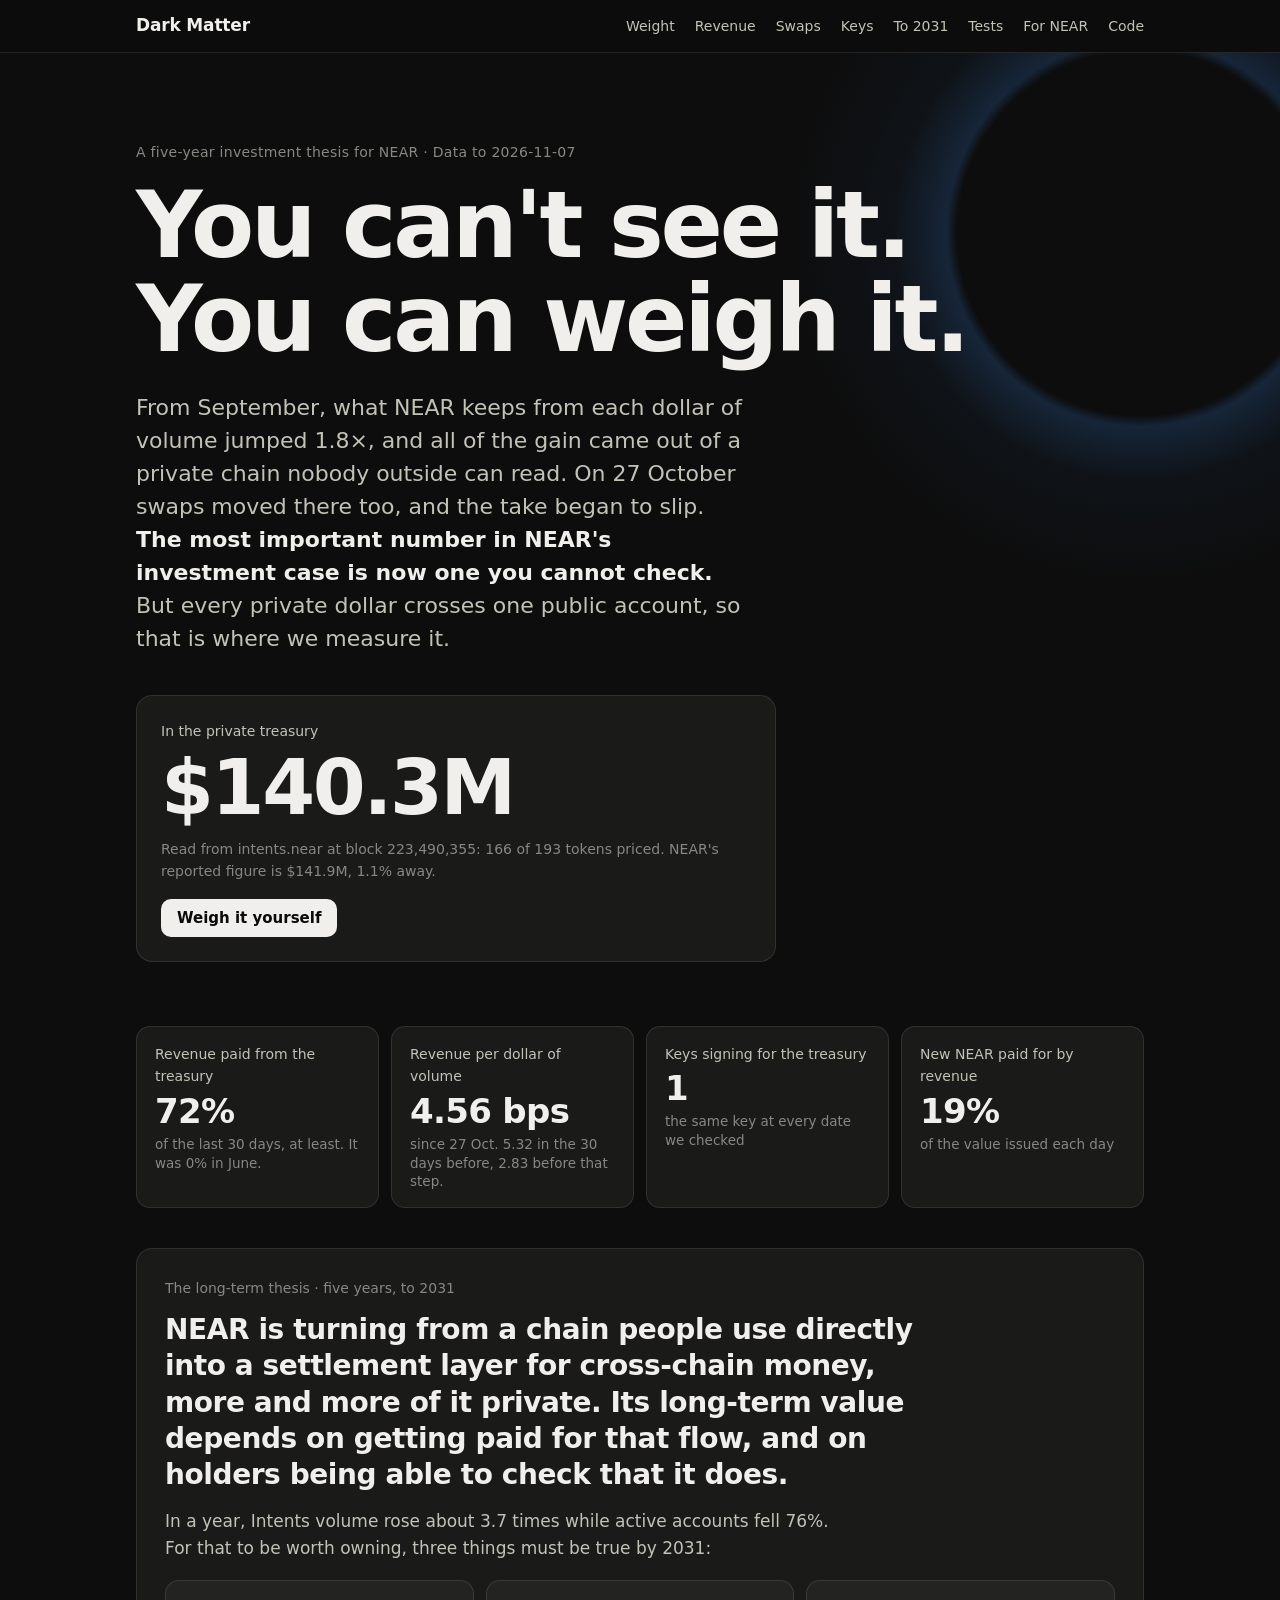
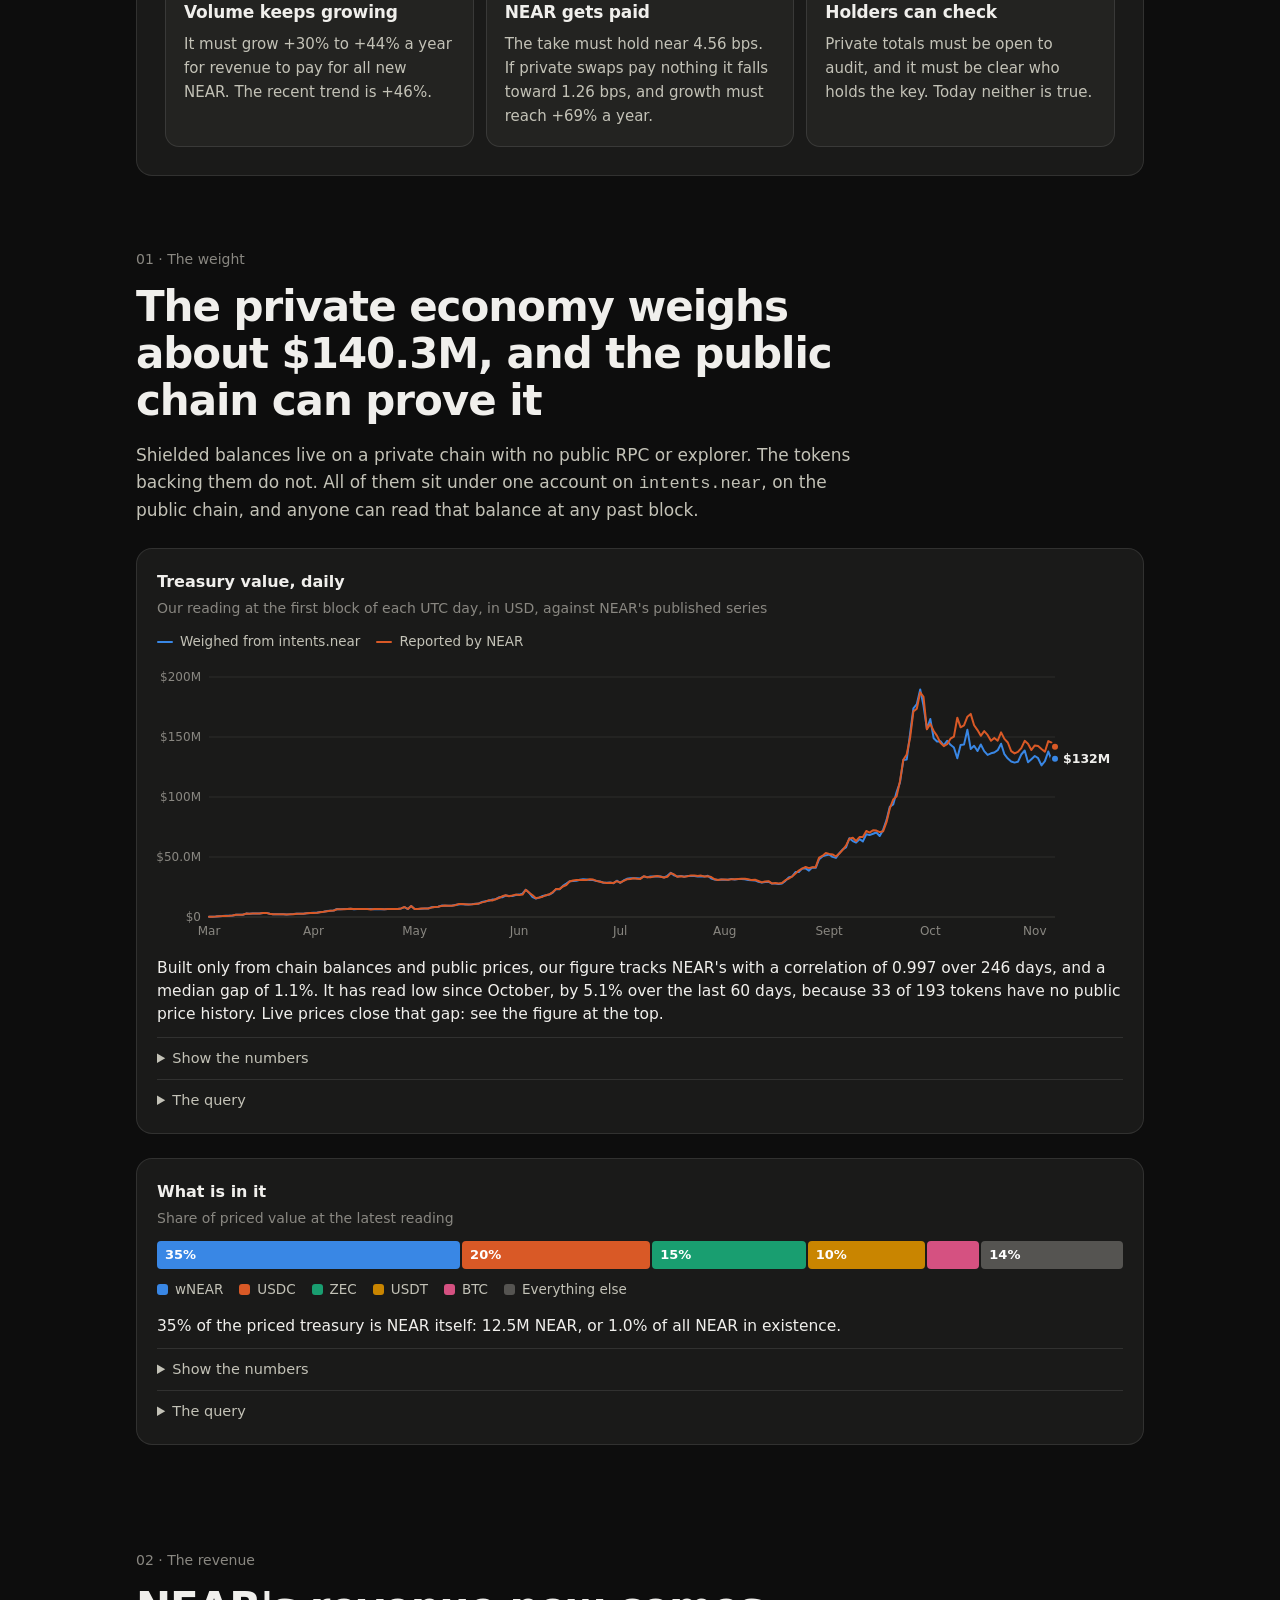
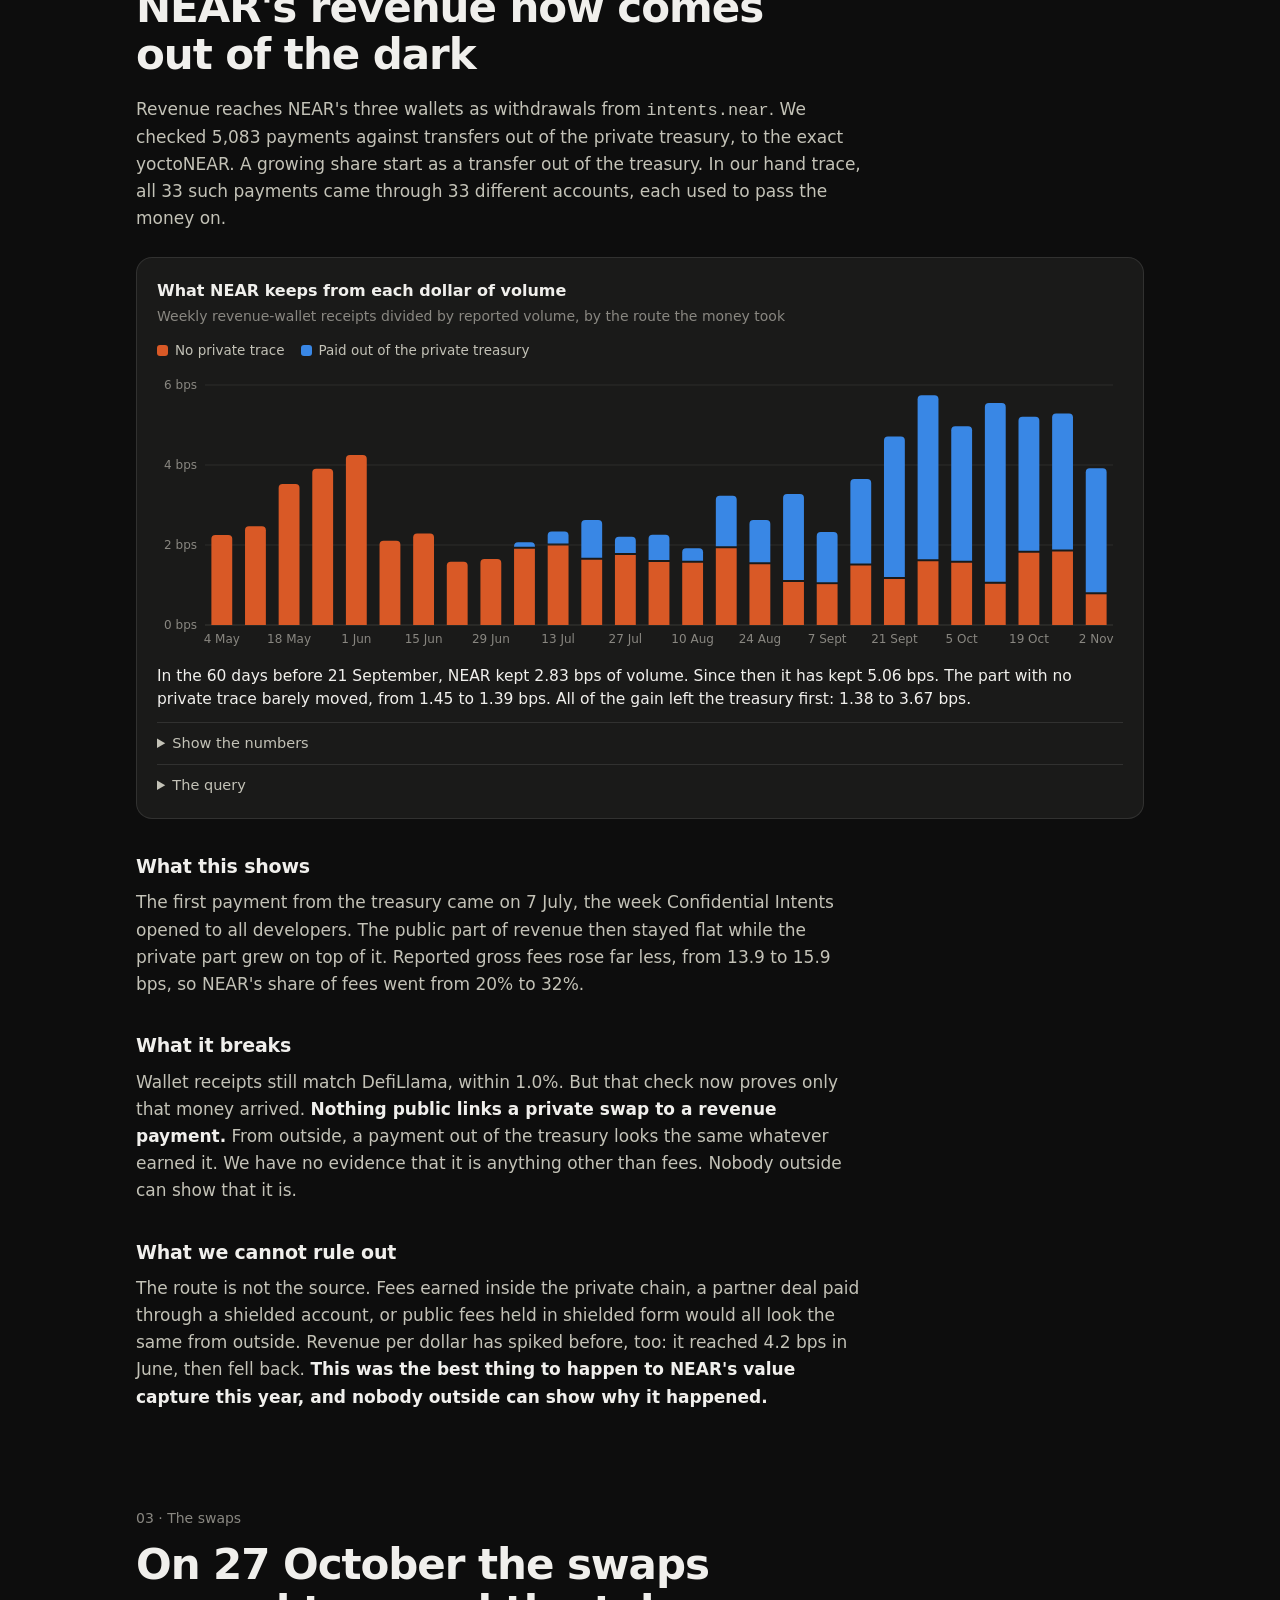
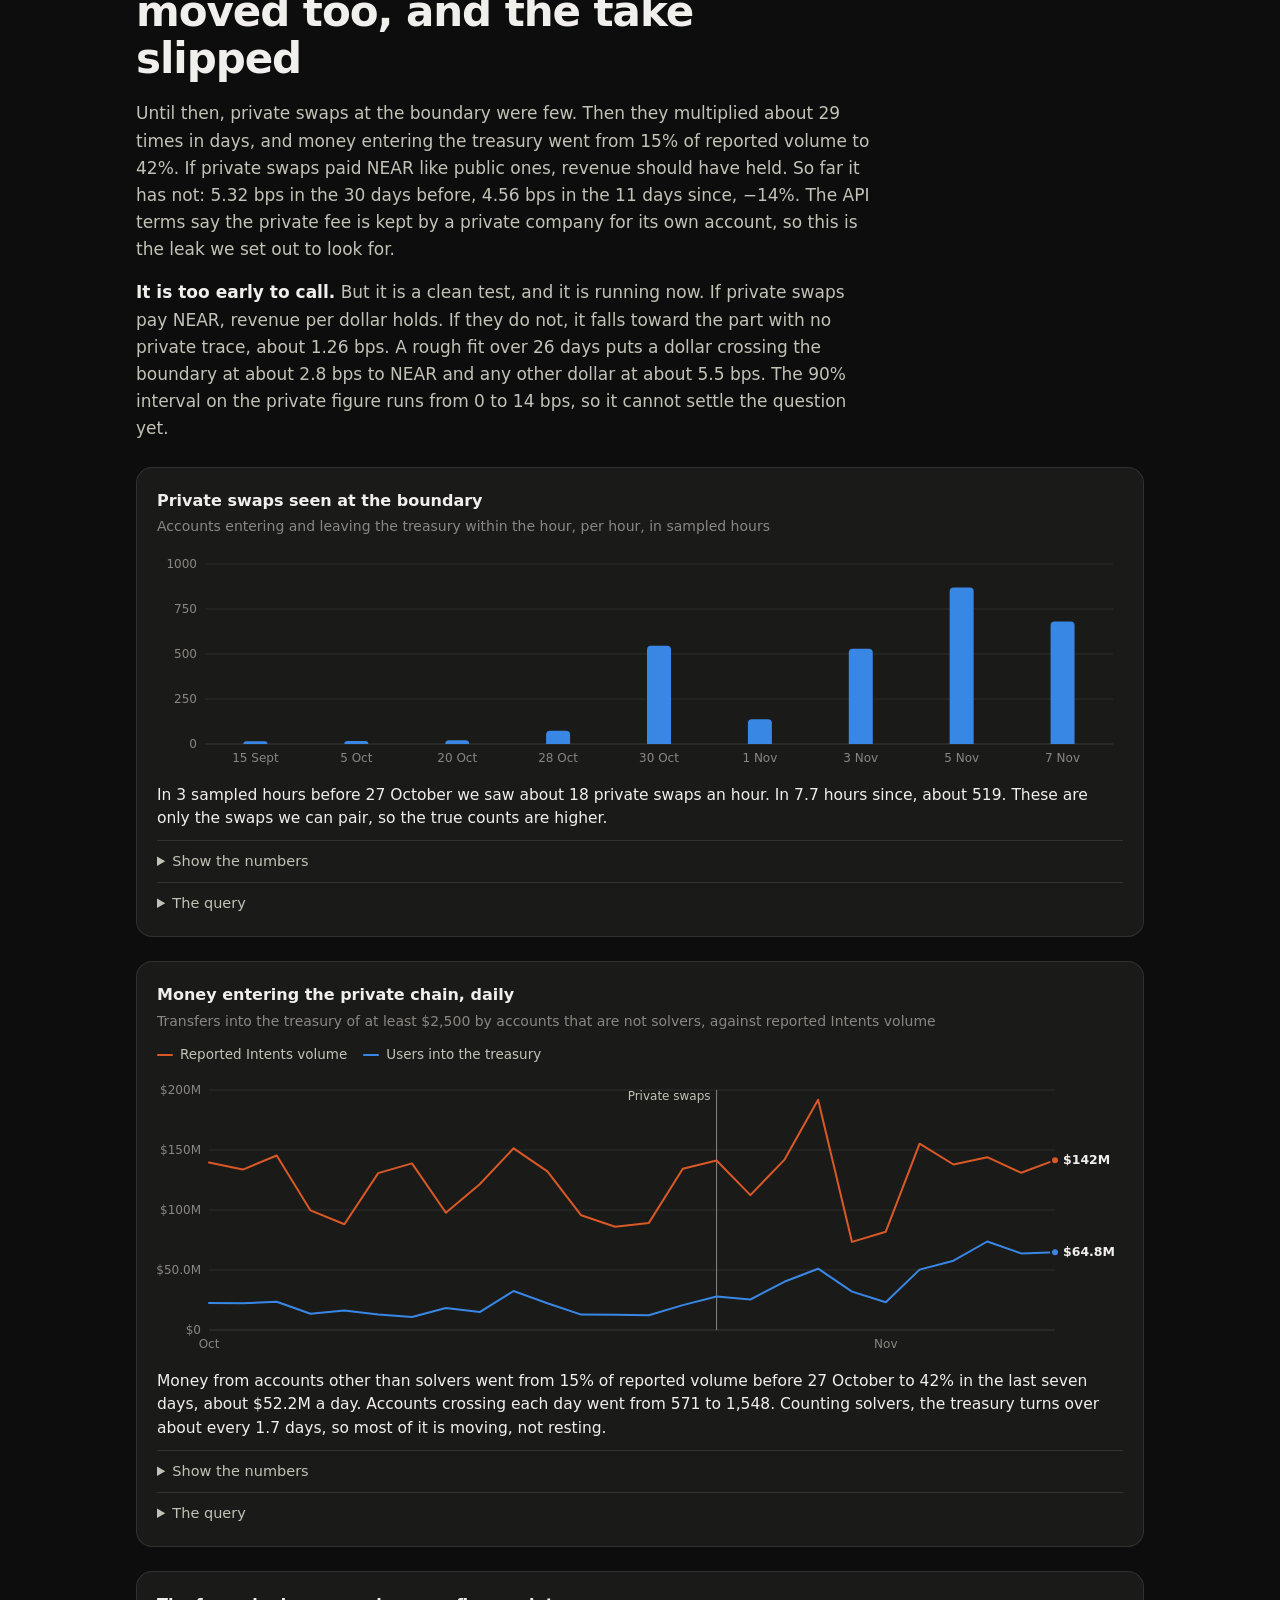
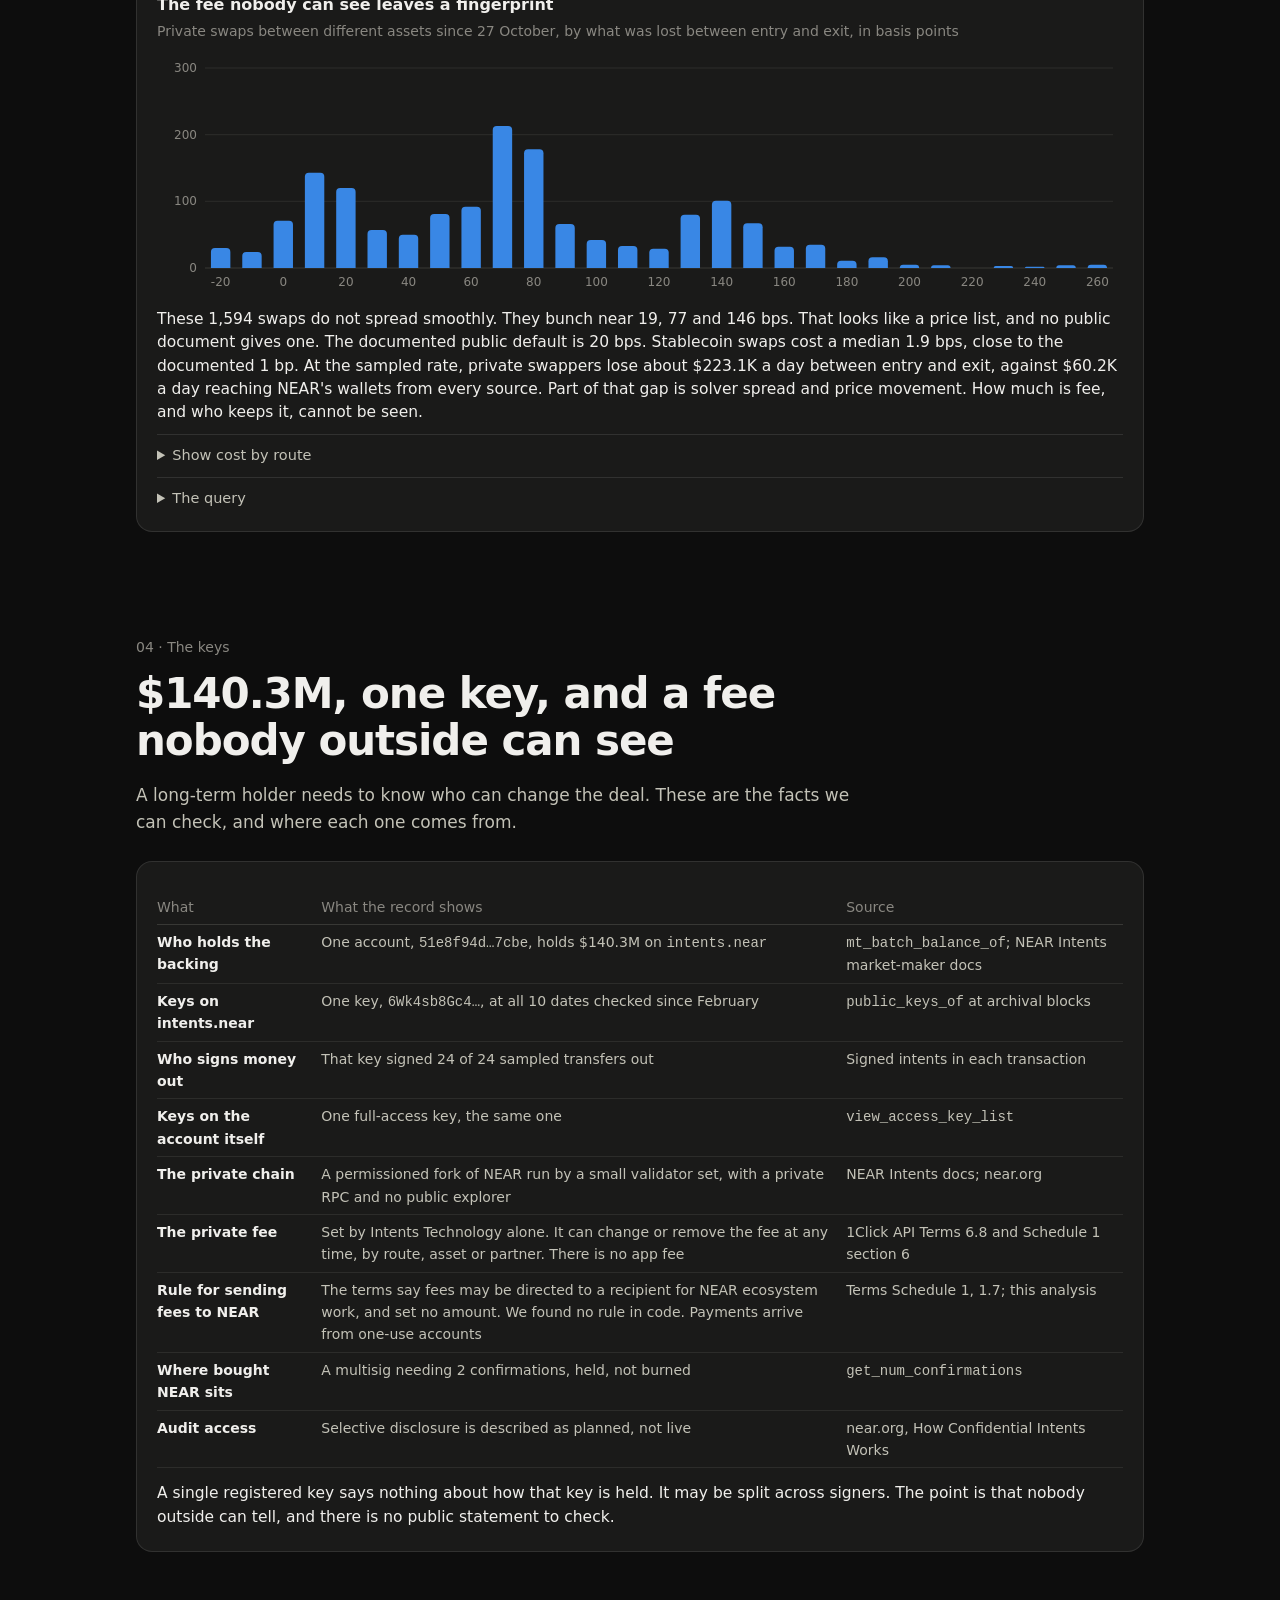
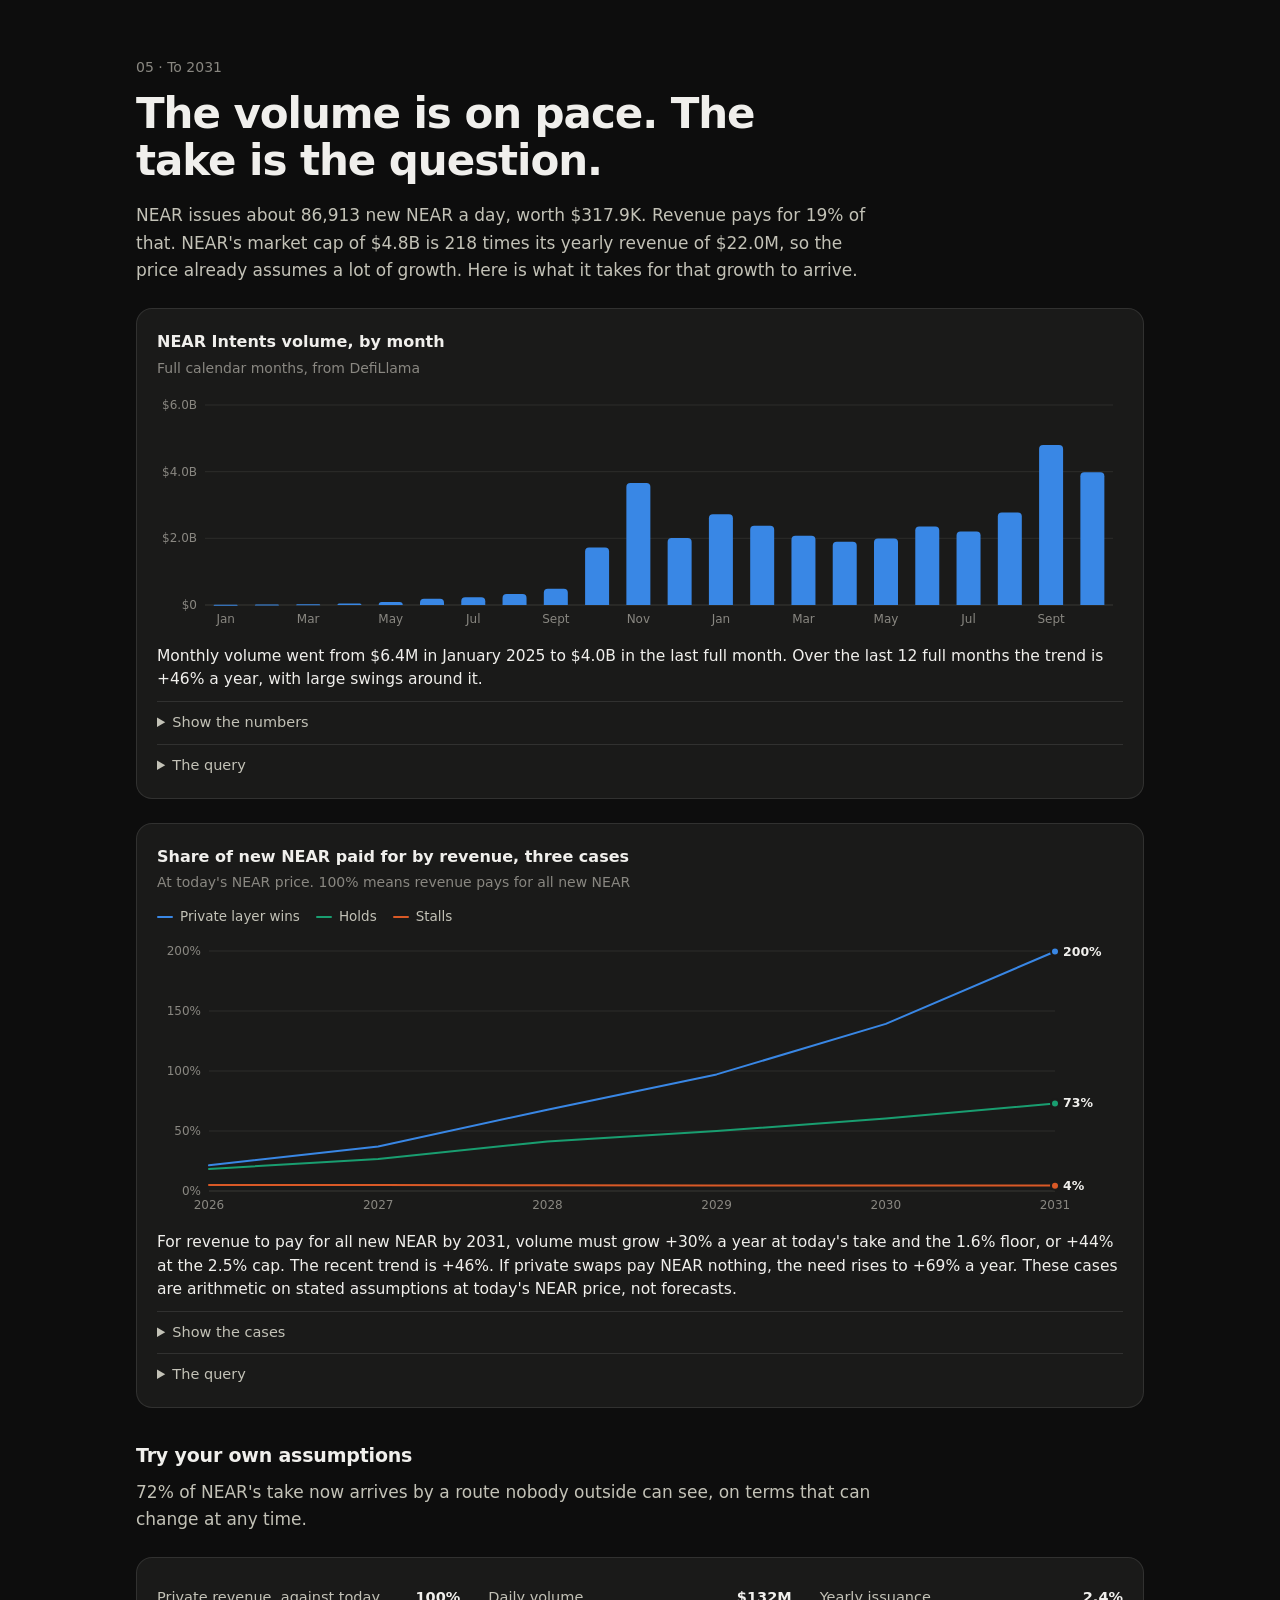
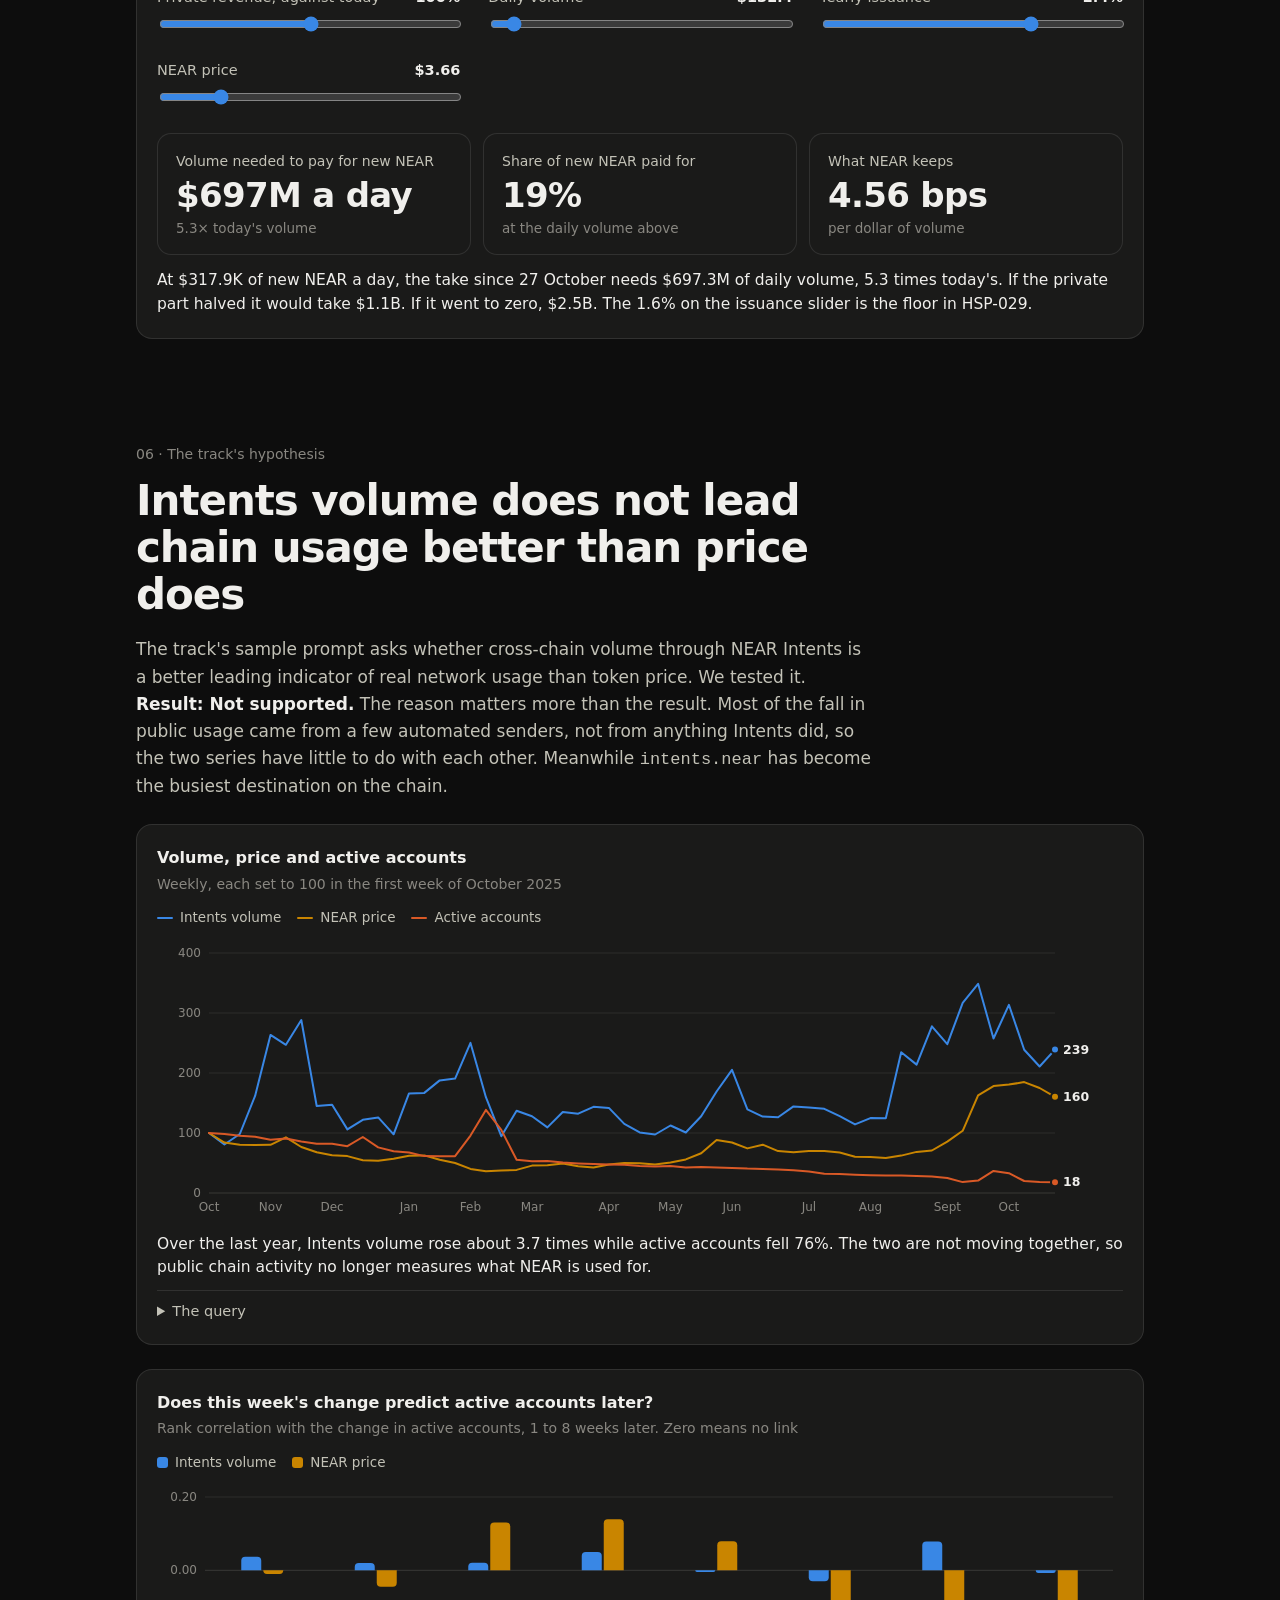
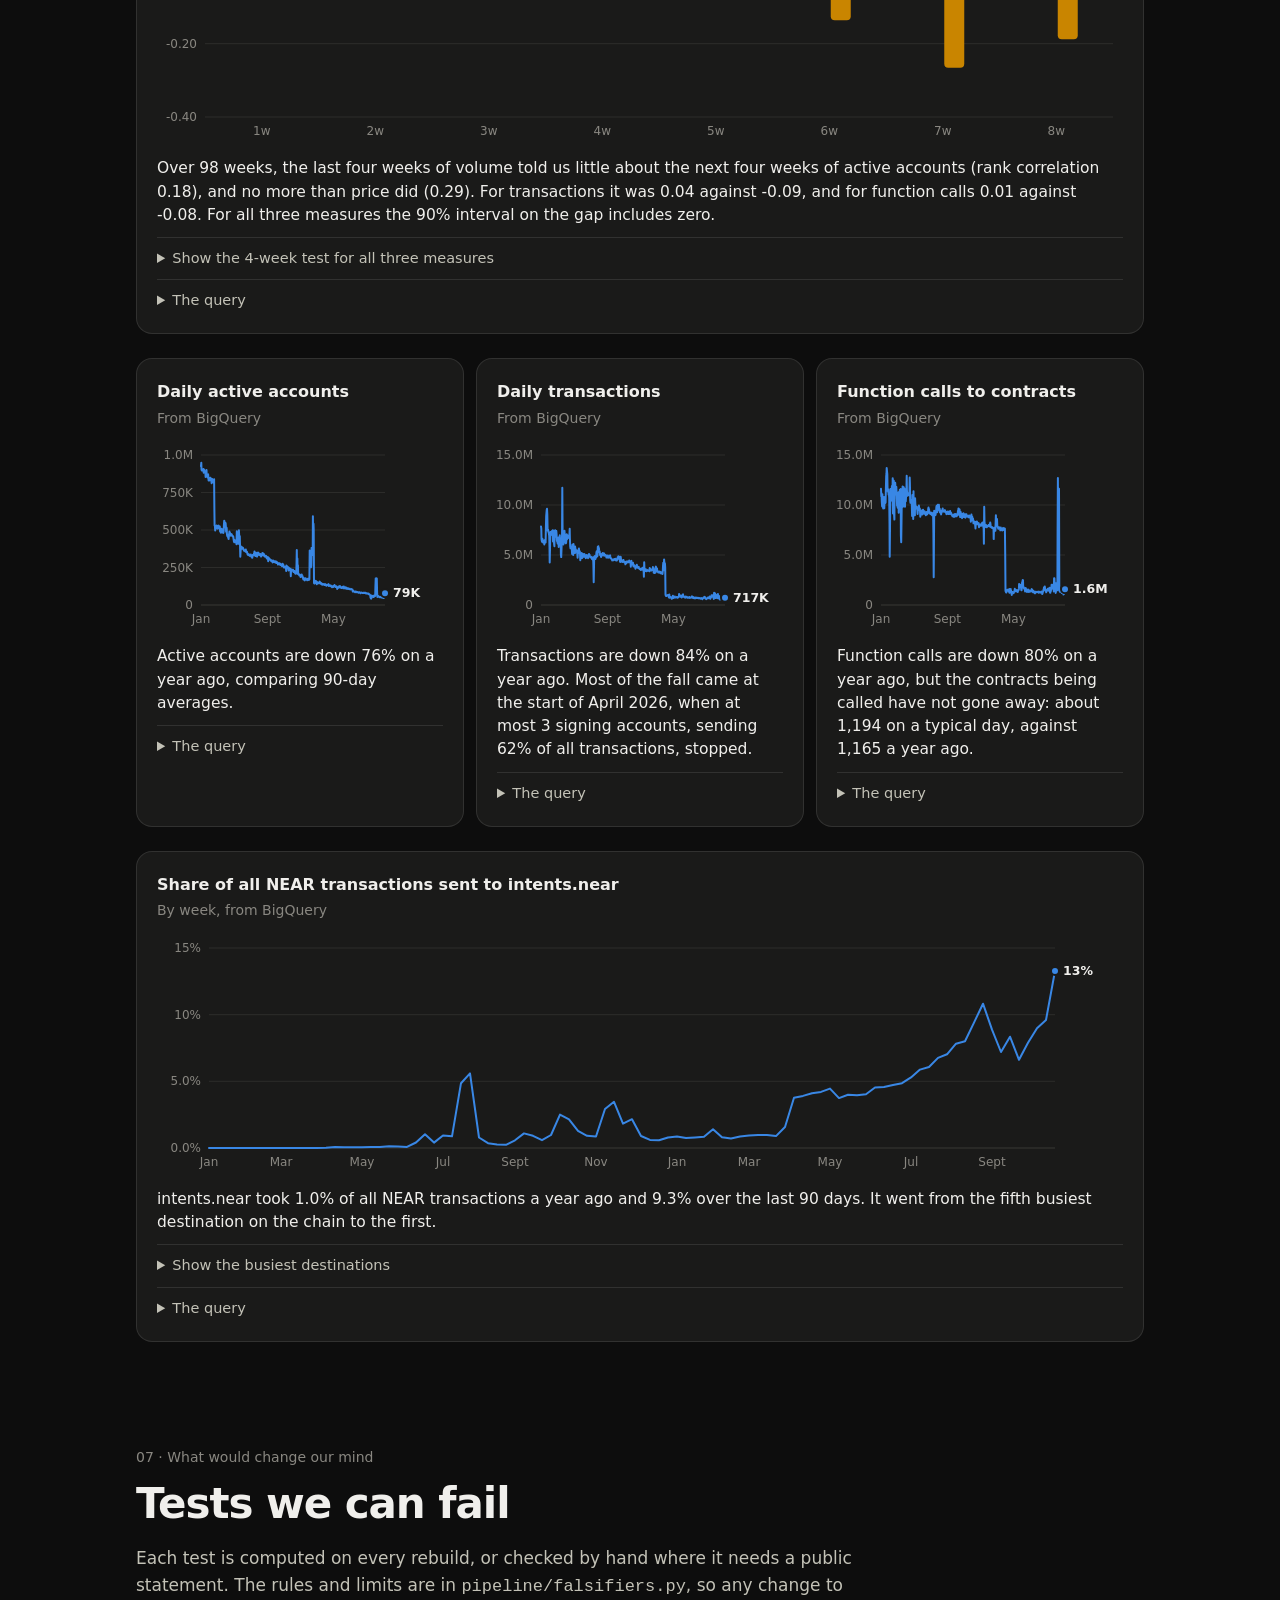
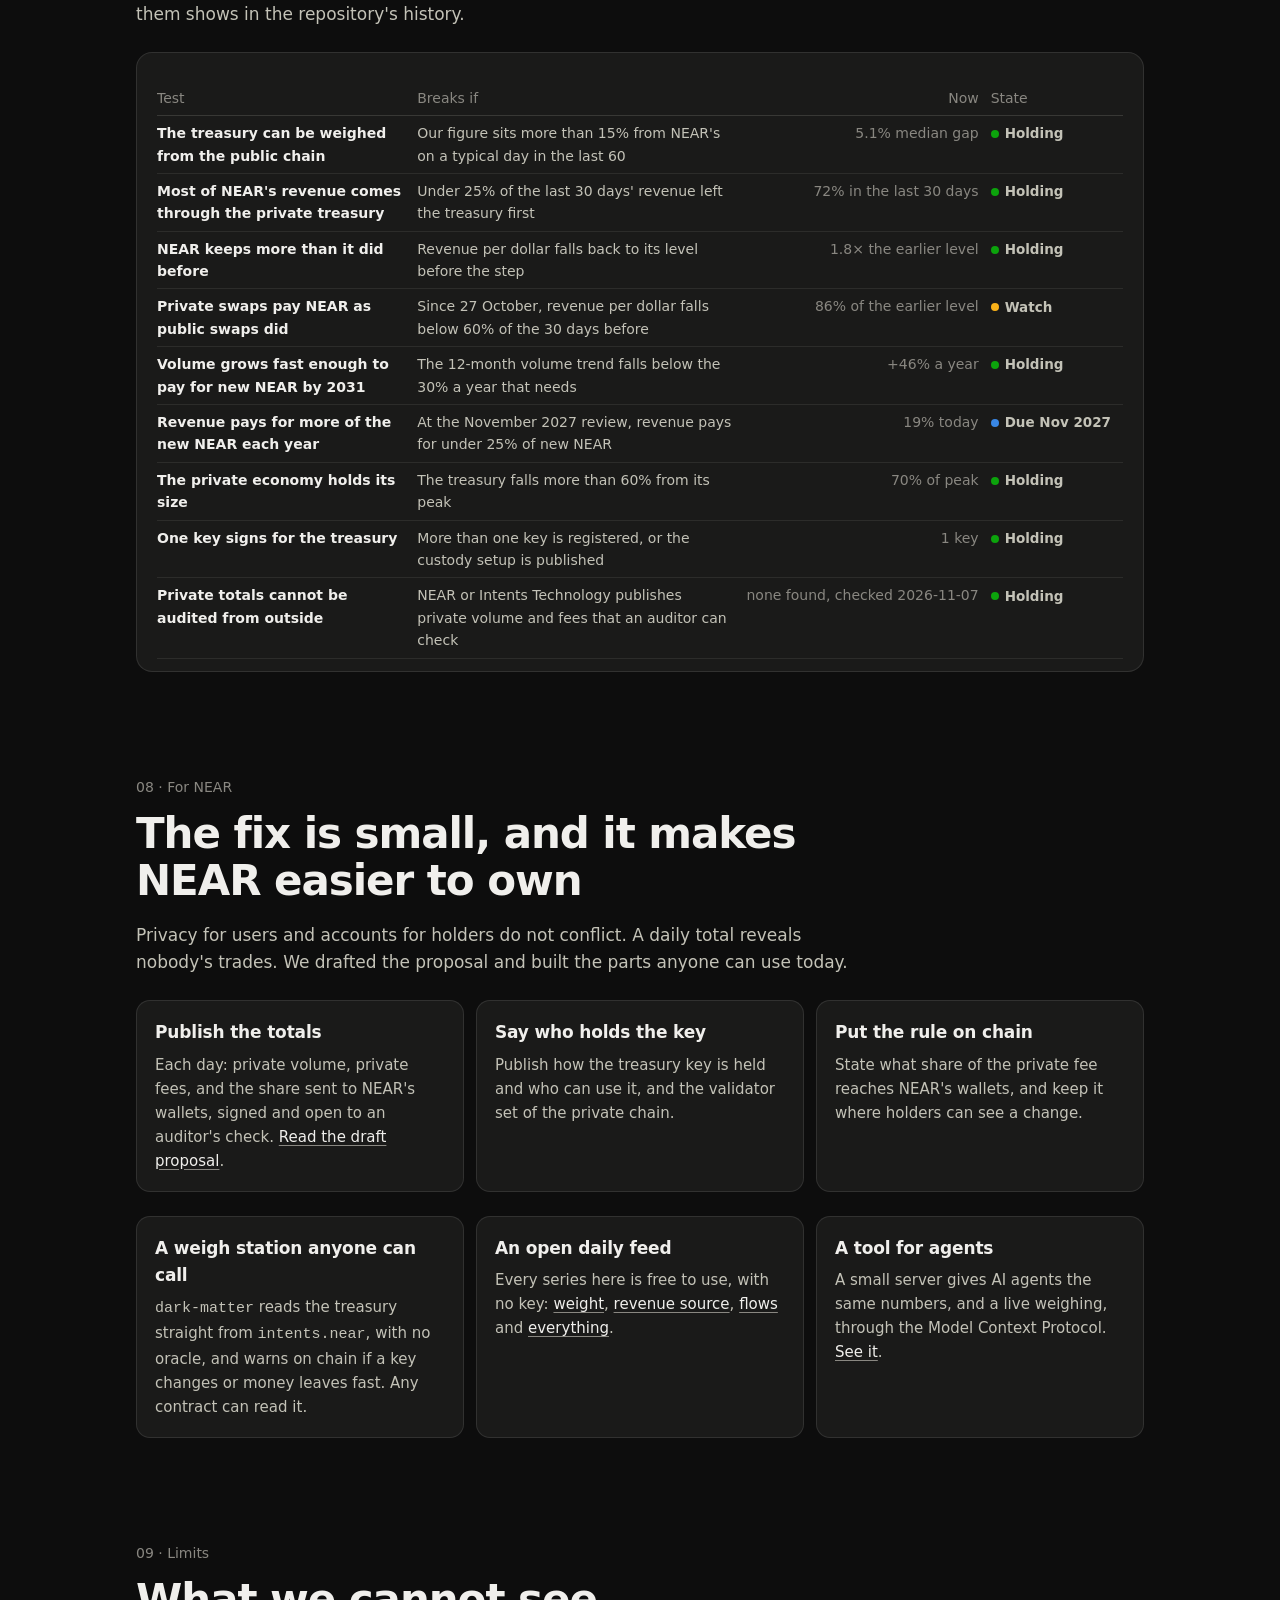
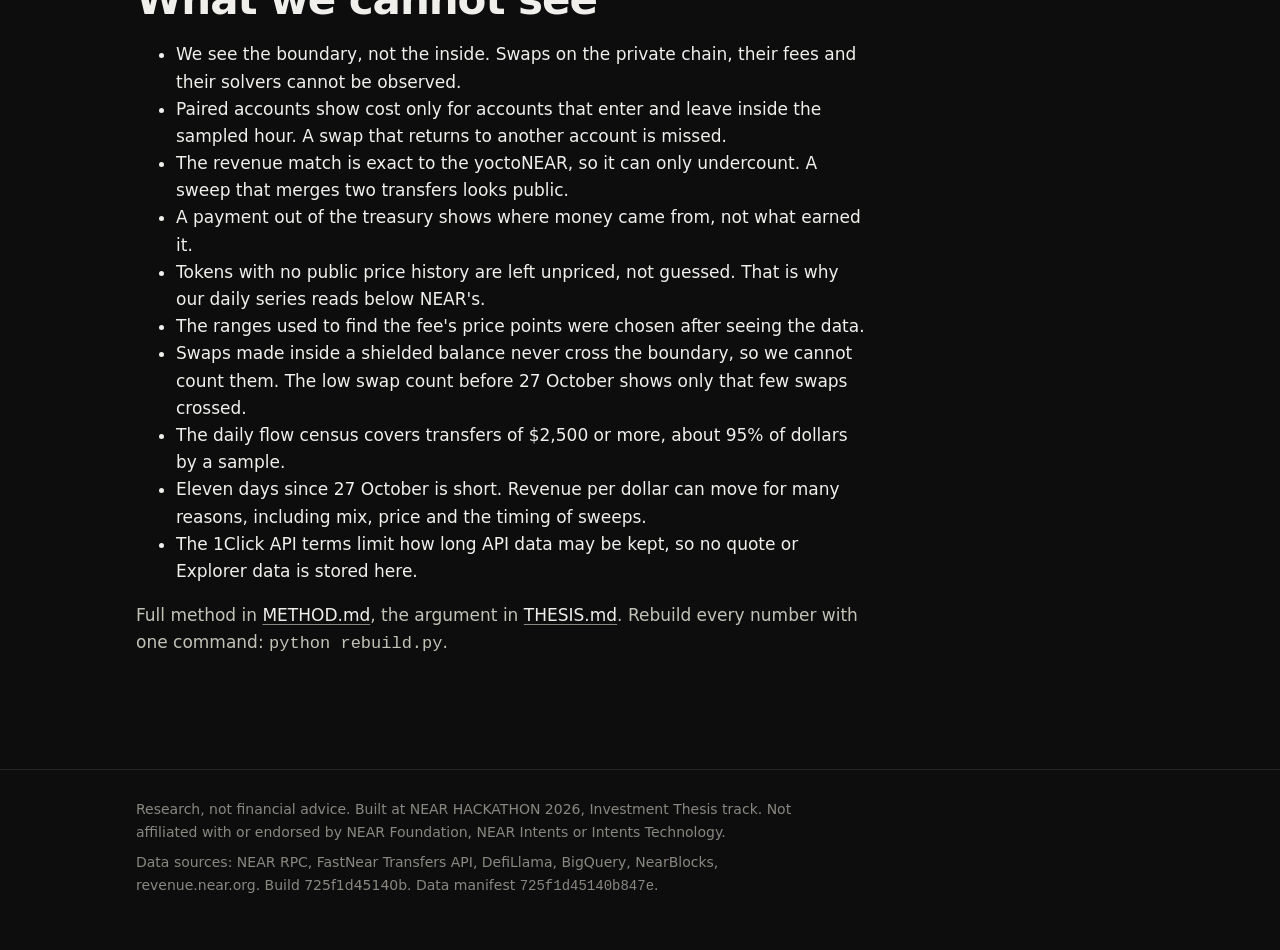
==== commit 829ca192: "Start the calculator at today's figures and speed up the Explorer pull The calculator began from rou" ====
--- a/site/index.html
+++ b/site/index.html
@@ -475,7 +475,7 @@
       <div class="controls">
         <div class="control"><label for="input-kept">Private revenue, against today <output id="output-kept"></output></label><input type="range" id="input-kept" min="0" max="200" step="5" value="100"></div>
         <div class="control"><label for="input-volume">Daily volume <output id="output-volume"></output></label><input type="range" id="input-volume" min="50" max="1500" step="10" value="130"></div>
-        <div class="control"><label for="input-issuance">Yearly issuance cap <output id="output-issuance"></output></label><input type="range" id="input-issuance" min="1" max="3" step="0.1" value="2.5"></div>
+        <div class="control"><label for="input-issuance">Yearly issuance <output id="output-issuance"></output></label><input type="range" id="input-issuance" min="1" max="3" step="0.1" value="2.5"></div>
         <div class="control"><label for="input-price">NEAR price <output id="output-price"></output></label><input type="range" id="input-price" min="1" max="15" step="0.05" value="3.66"></div>
       </div>
       <div class="summary">
@@ -483,7 +483,7 @@
         <div class="tile"><p class="tile-label">Share of new NEAR paid for</p><p class="tile-value" id="model-cover"></p><p class="tile-sub">at the daily volume above</p></div>
         <div class="tile"><p class="tile-label">What NEAR keeps</p><p class="tile-value" id="model-blended"></p><p class="tile-sub">per dollar of volume</p></div>
       </div>
-      <p class="says">At $317.9K of new NEAR a day, the take since 27 October needs $697.3M of daily volume, 5.3 times today's. If the private part halved it would take $1.1B. If it went to zero, $2.5B. The 1.6% on the cap slider is the floor in HSP-029.</p>
+      <p class="says">At $317.9K of new NEAR a day, the take since 27 October needs $697.3M of daily volume, 5.3 times today's. If the private part halved it would take $1.1B. If it went to zero, $2.5B. The 1.6% on the issuance slider is the floor in HSP-029.</p>
     </div>
   </section>
   <section class="finding" id="activity">
@@ -598,7 +598,7 @@
 <footer>
   <div class="wrap">
     <p>Research, not financial advice. Built at NEAR HACKATHON 2026, Investment Thesis track. Not affiliated with or endorsed by NEAR Foundation, NEAR Intents or Intents Technology.</p>
-    <p>Data sources: NEAR RPC, FastNear Transfers API, DefiLlama, BigQuery, NearBlocks, revenue.near.org. Build e7c17f35e8ce. Data manifest <code>e7c17f35e8ce2604</code>.</p>
+    <p>Data sources: NEAR RPC, FastNear Transfers API, DefiLlama, BigQuery, NearBlocks, revenue.near.org. Build 725f1d45140b. Data manifest <code>725f1d45140b847e</code>.</p>
   </div>
 </footer>
 
@@ -1340,14 +1340,17 @@
       kept: $("output-kept"), volume: $("output-volume"), cap: $("output-issuance"), price: $("output-price"),
       be: $("model-breakeven"), mult: $("model-multiple"), cover: $("model-cover"), blended: $("model-blended"),
     };
+    // Until a slider is moved, use today's exact figures, so the starting result matches the thesis.
+    const moved = new Set();
+    cap.value = (M.issuance_rate * 100).toFixed(1);
     const draw = () => {
       const k = Number(kept.value) / 100;
-      const v = Number(volume.value) * 1e6;
-      const c = Number(cap.value) / 100;
-      const p = Number(price.value);
+      const v = moved.has(volume) ? Number(volume.value) * 1e6 : M.volume_per_day;
+      const c = moved.has(cap) ? Number(cap.value) / 100 : M.issuance_rate;
+      const p = moved.has(price) ? Number(price.value) : M.near_price;
       out.kept.textContent = `${kept.value}%`;
-      out.volume.textContent = `$${volume.value}M`;
-      out.cap.textContent = `${Number(cap.value).toFixed(1)}%`;
+      out.volume.textContent = `$${Math.round(v / 1e6)}M`;
+      out.cap.textContent = `${(c * 100).toFixed(1)}%`;
       out.price.textContent = `$${p.toFixed(2)}`;
       const issued = (M.total_supply * c) / 365;
       const blended = M.public_bps + M.private_bps * k;
@@ -1358,7 +1361,7 @@
       out.cover.textContent = fmt.pct((v * (blended / 1e4)) / needed);
       out.blended.textContent = `${blended.toFixed(2)} bps`;
     };
-    for (const el of [kept, volume, cap, price]) el.addEventListener("input", draw);
+    for (const el of [kept, volume, cap, price]) el.addEventListener("input", () => { moved.add(el); draw(); });
     draw();
   }})();
 </script>
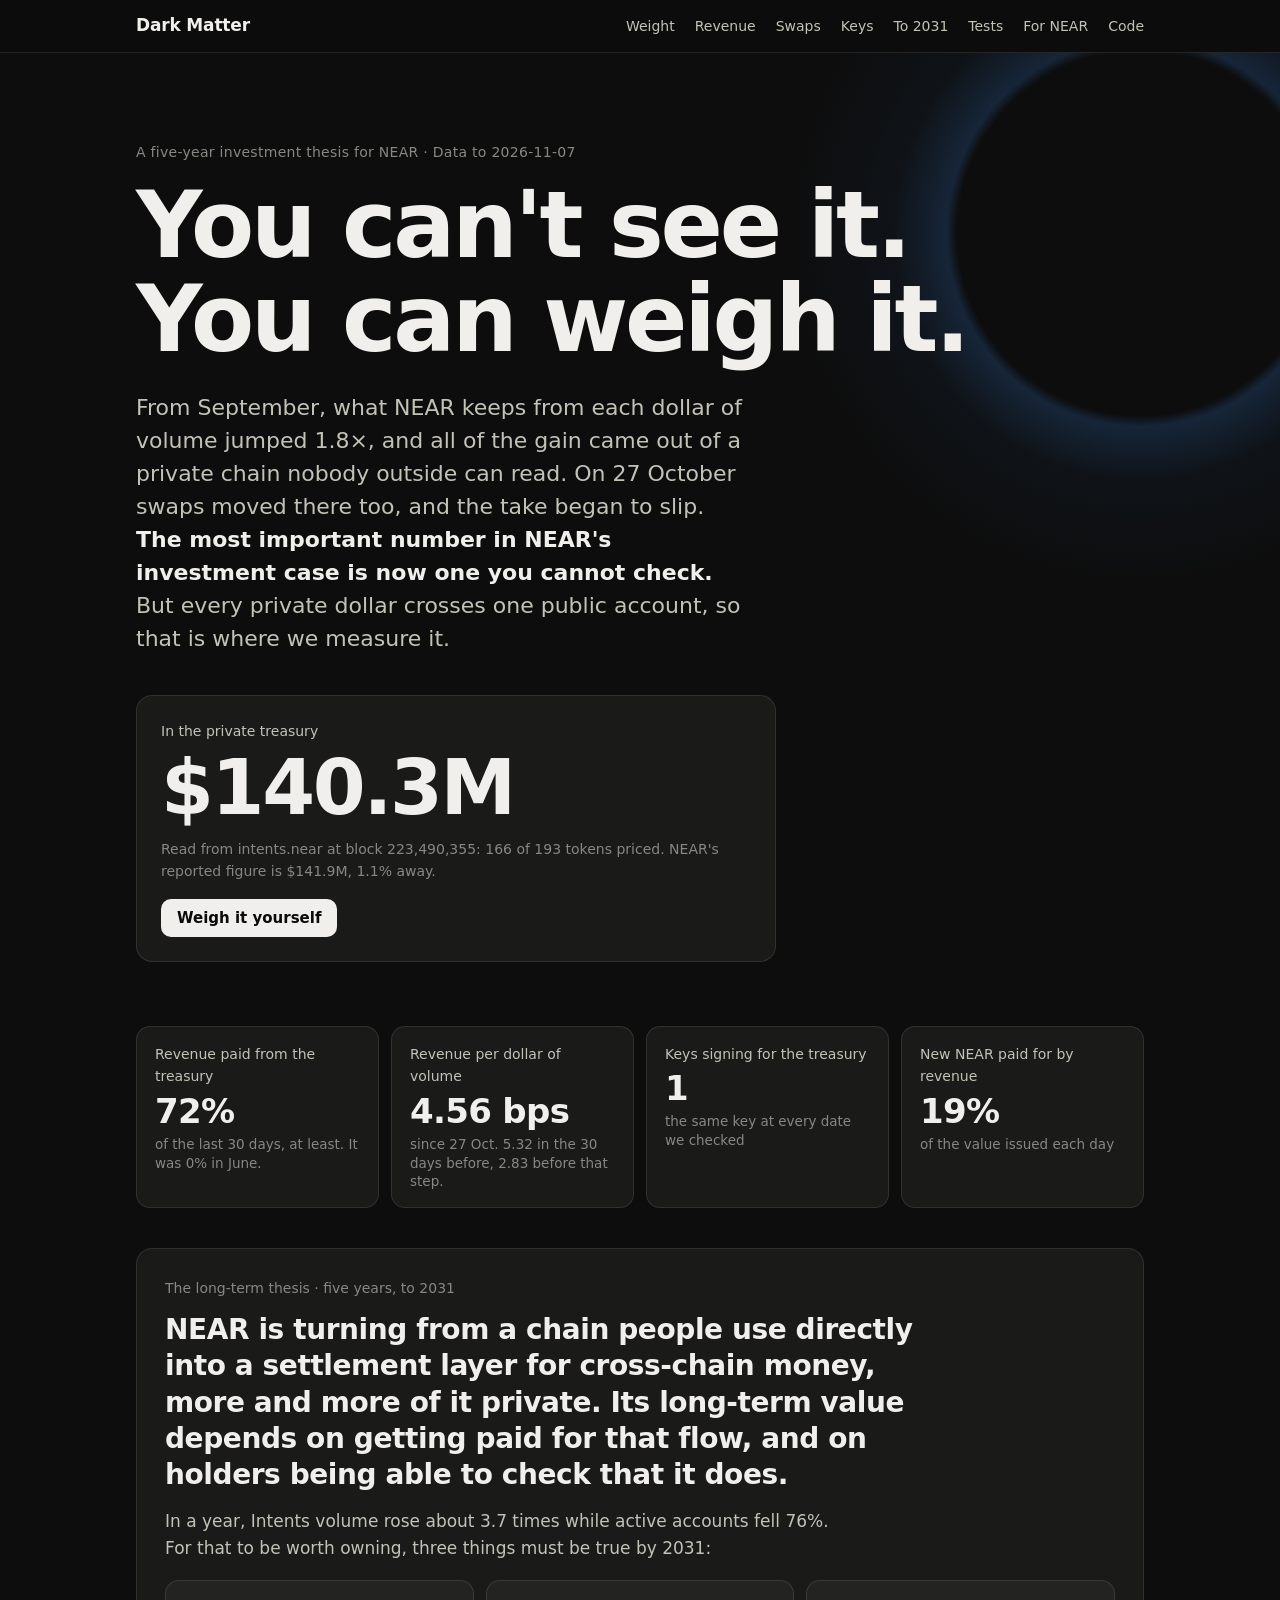
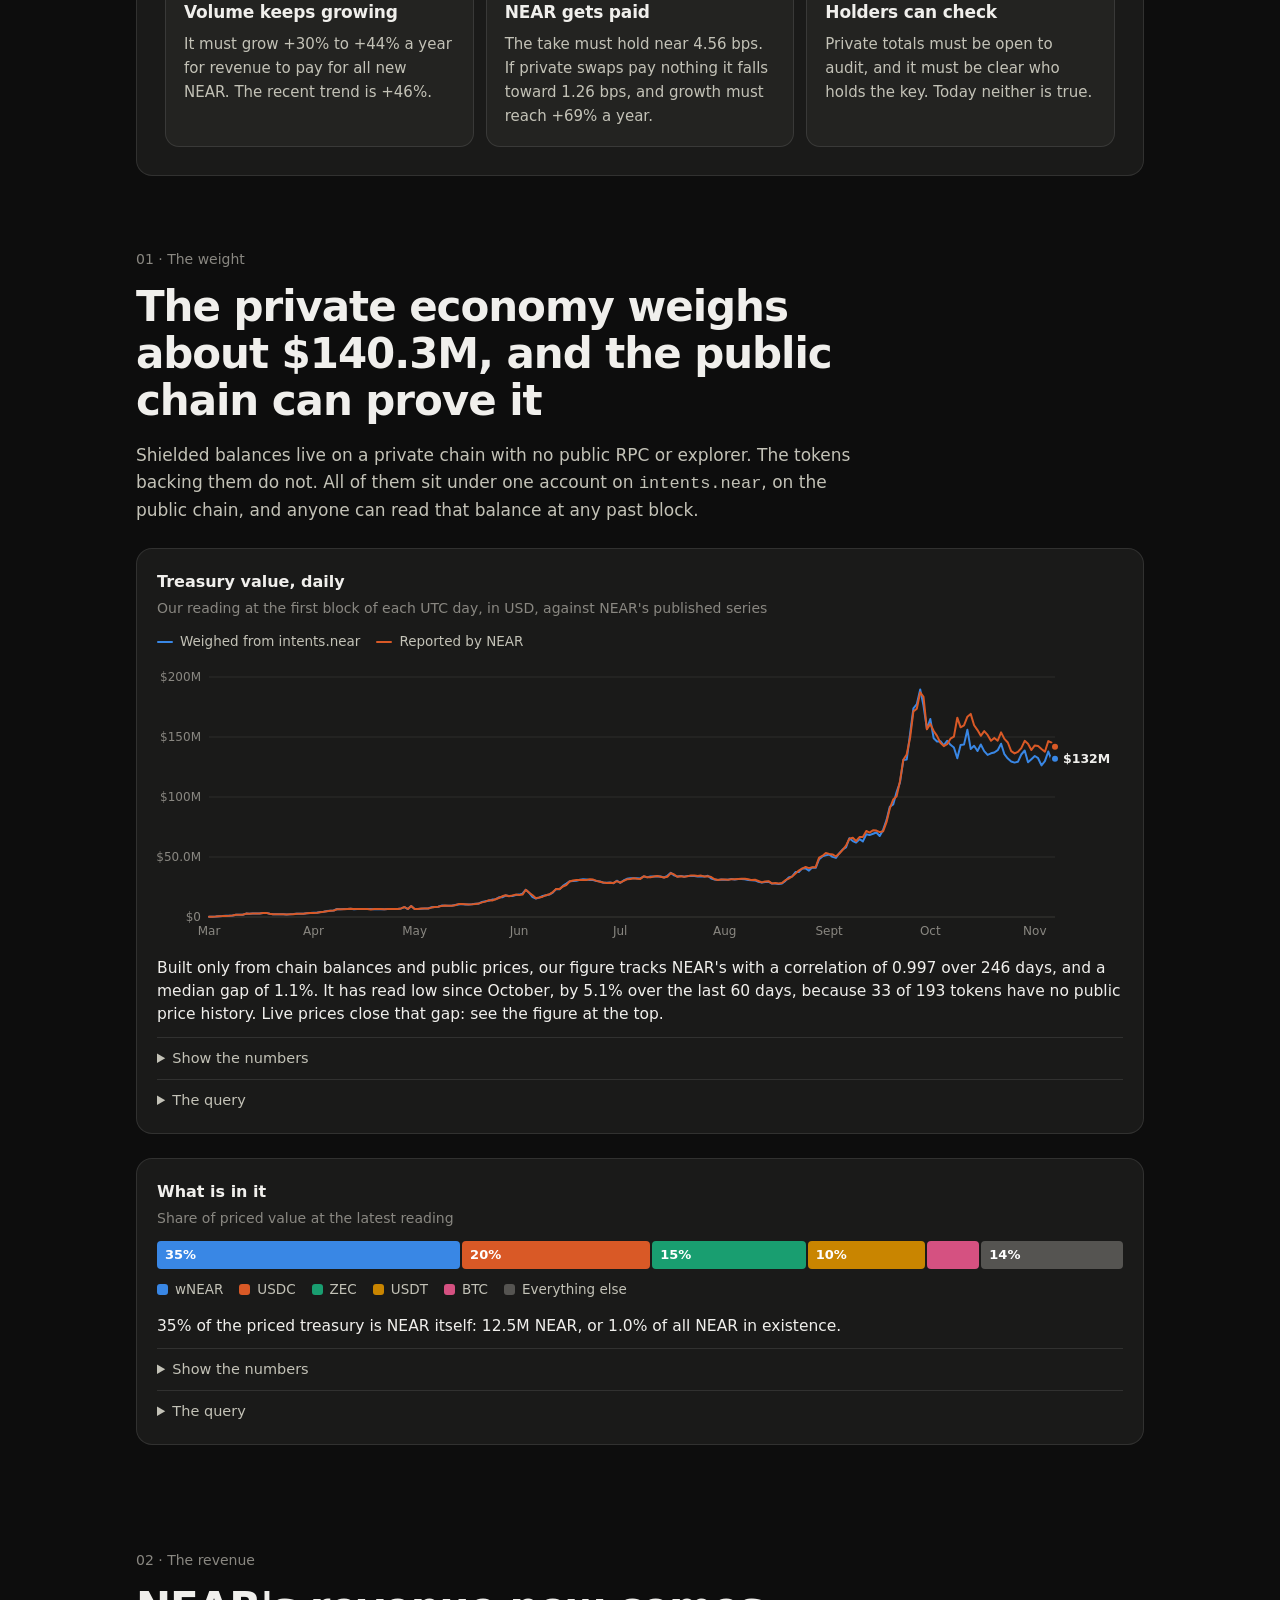
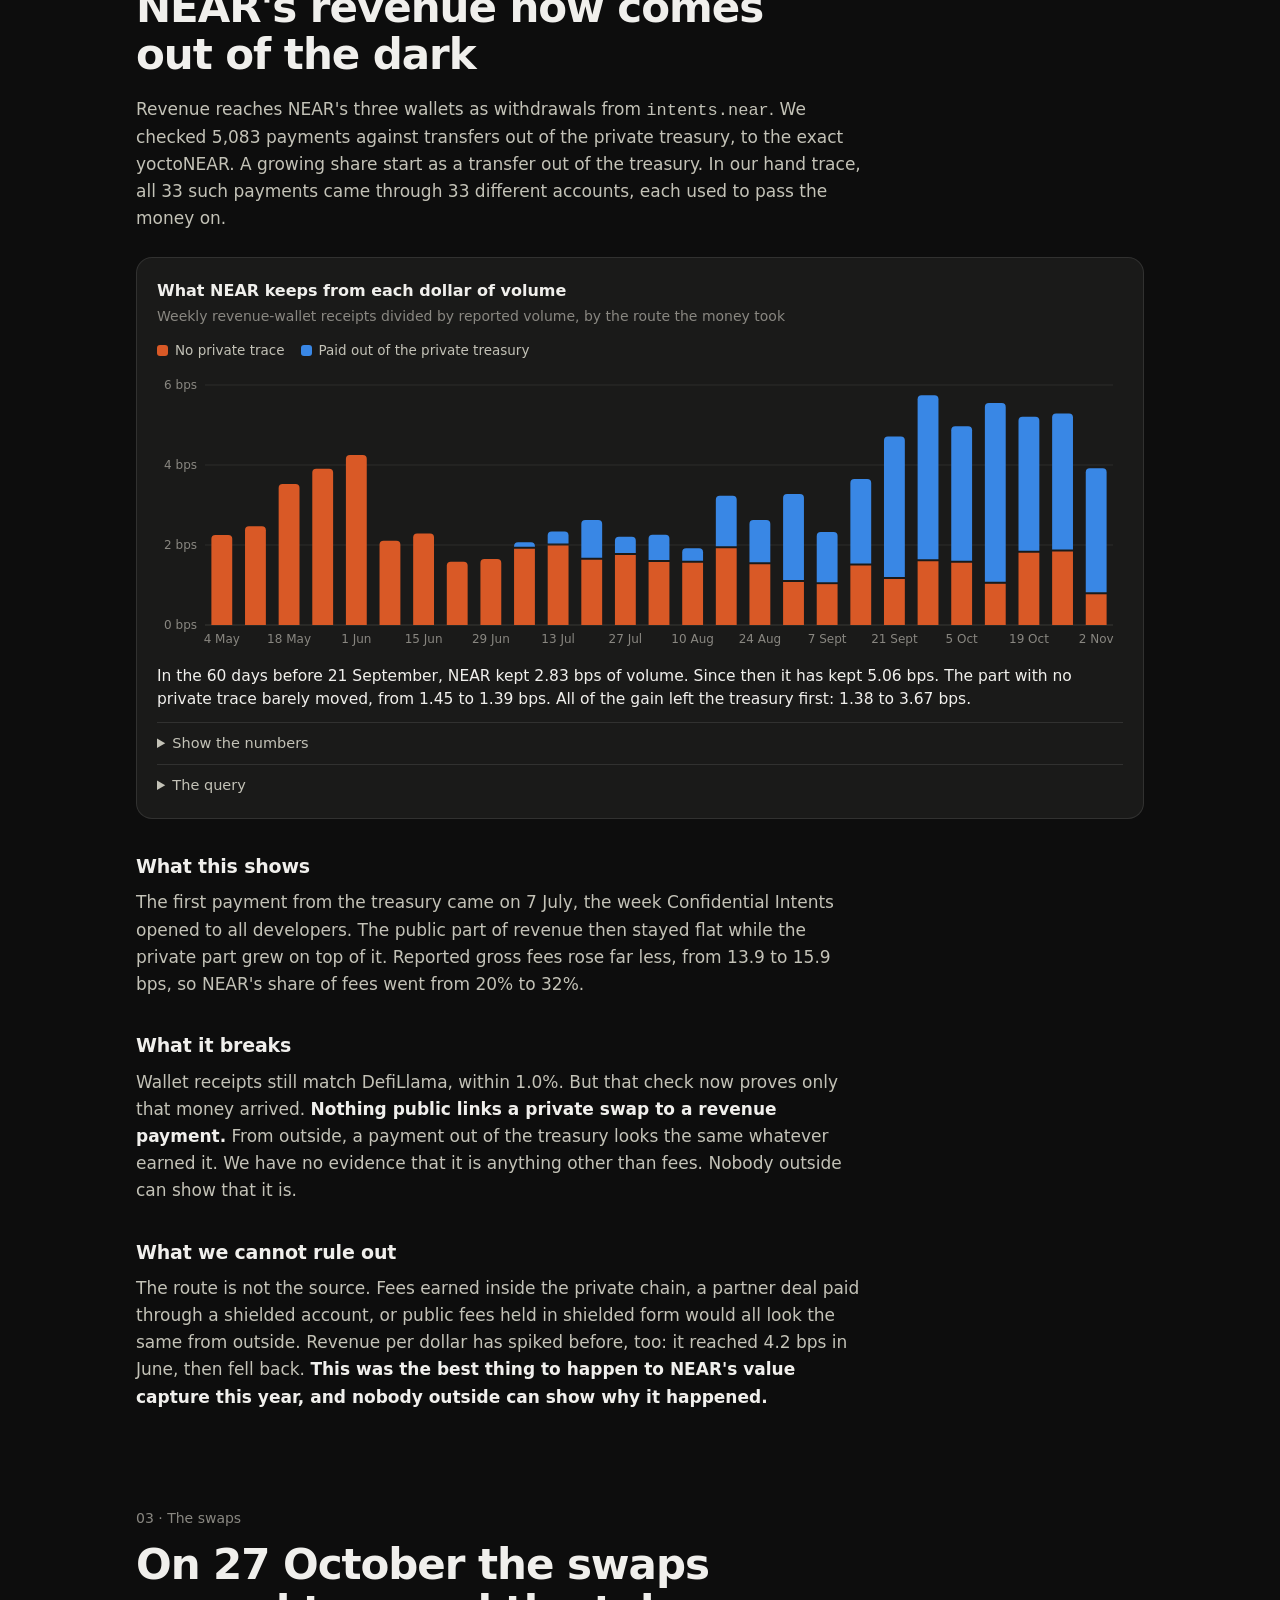
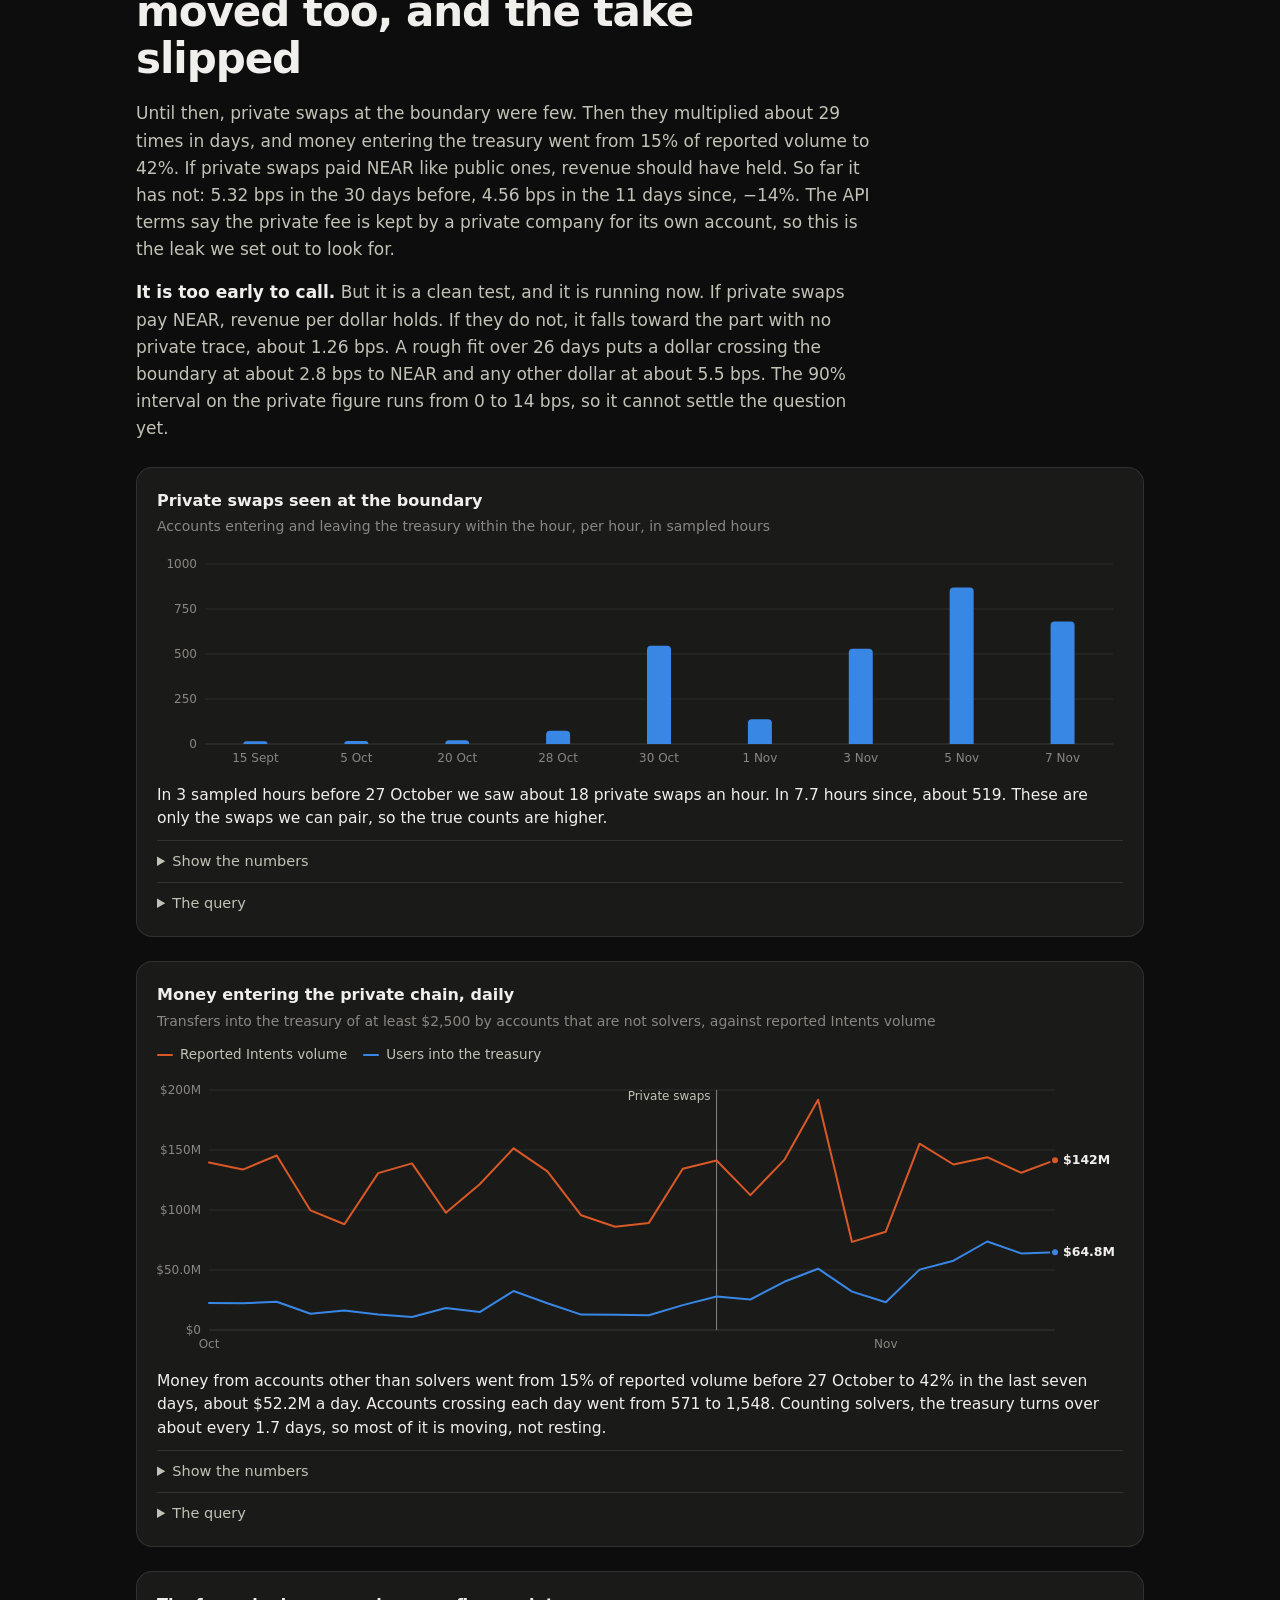
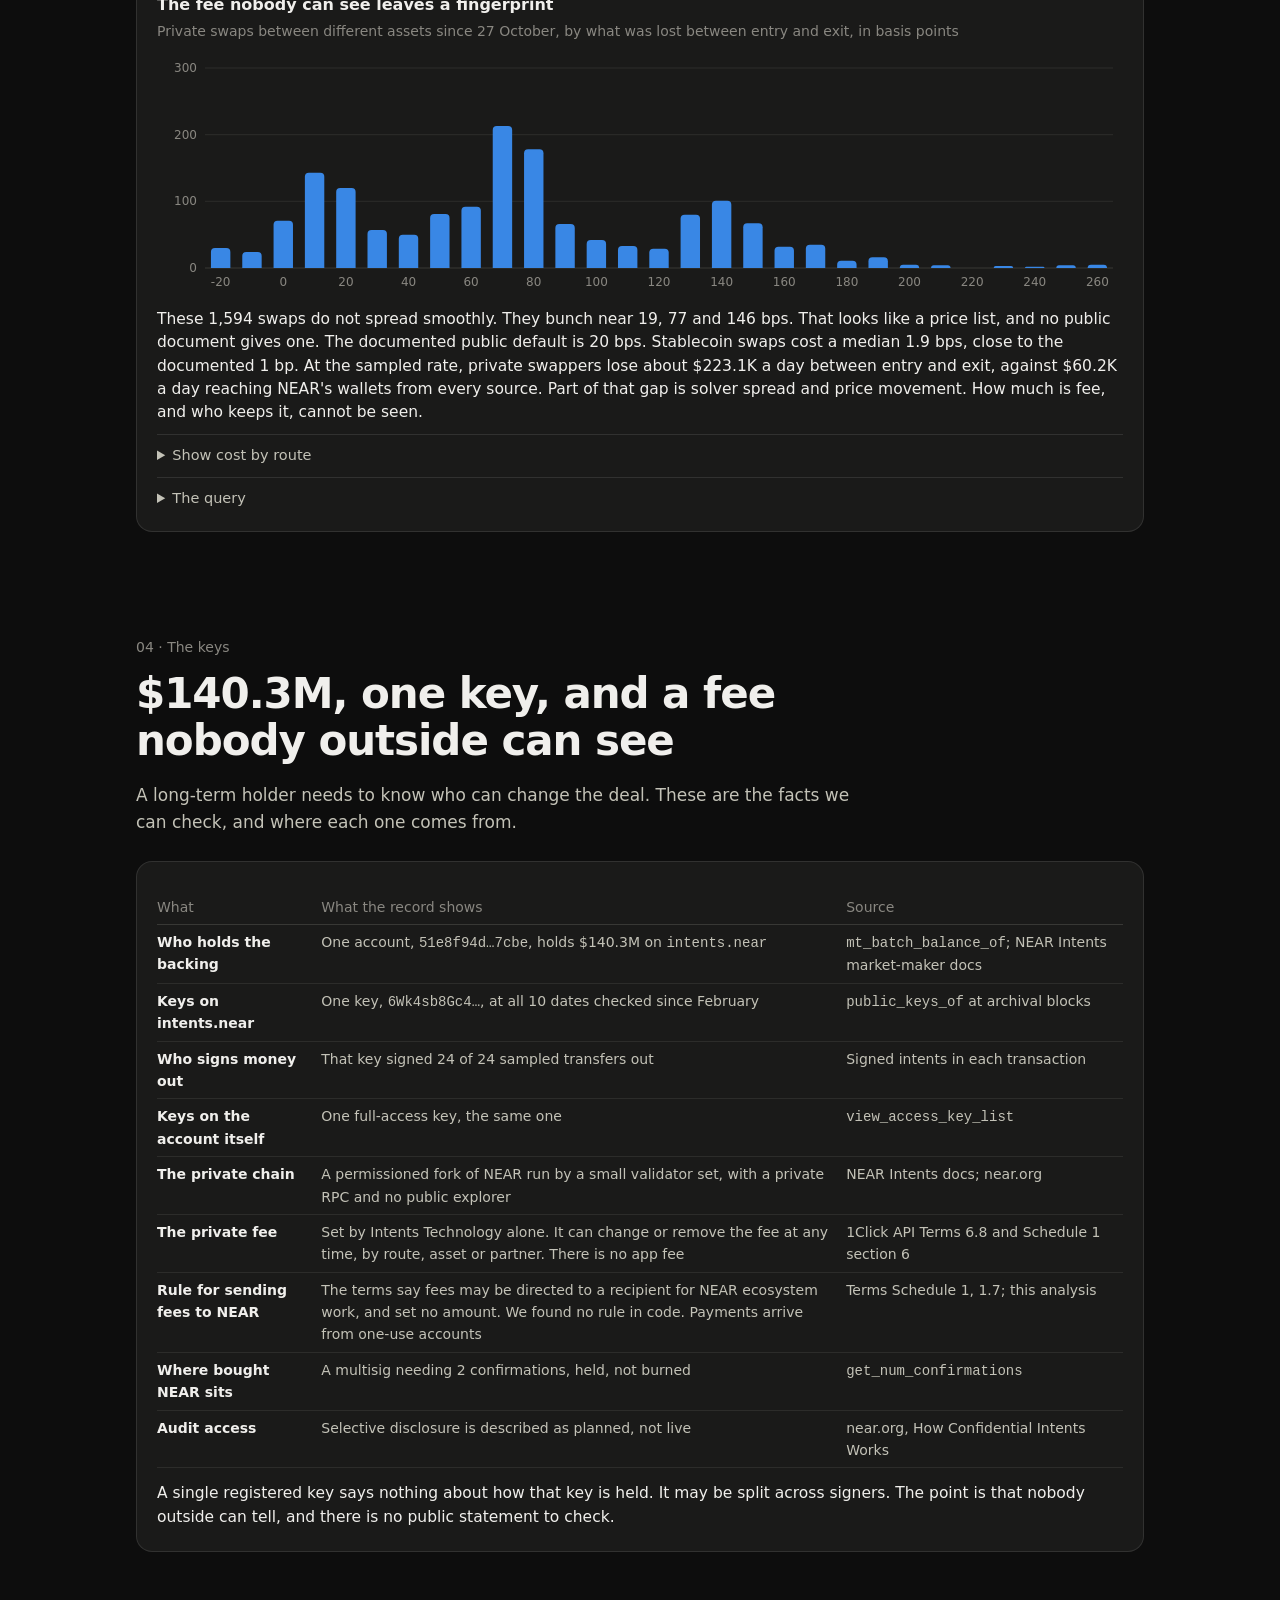
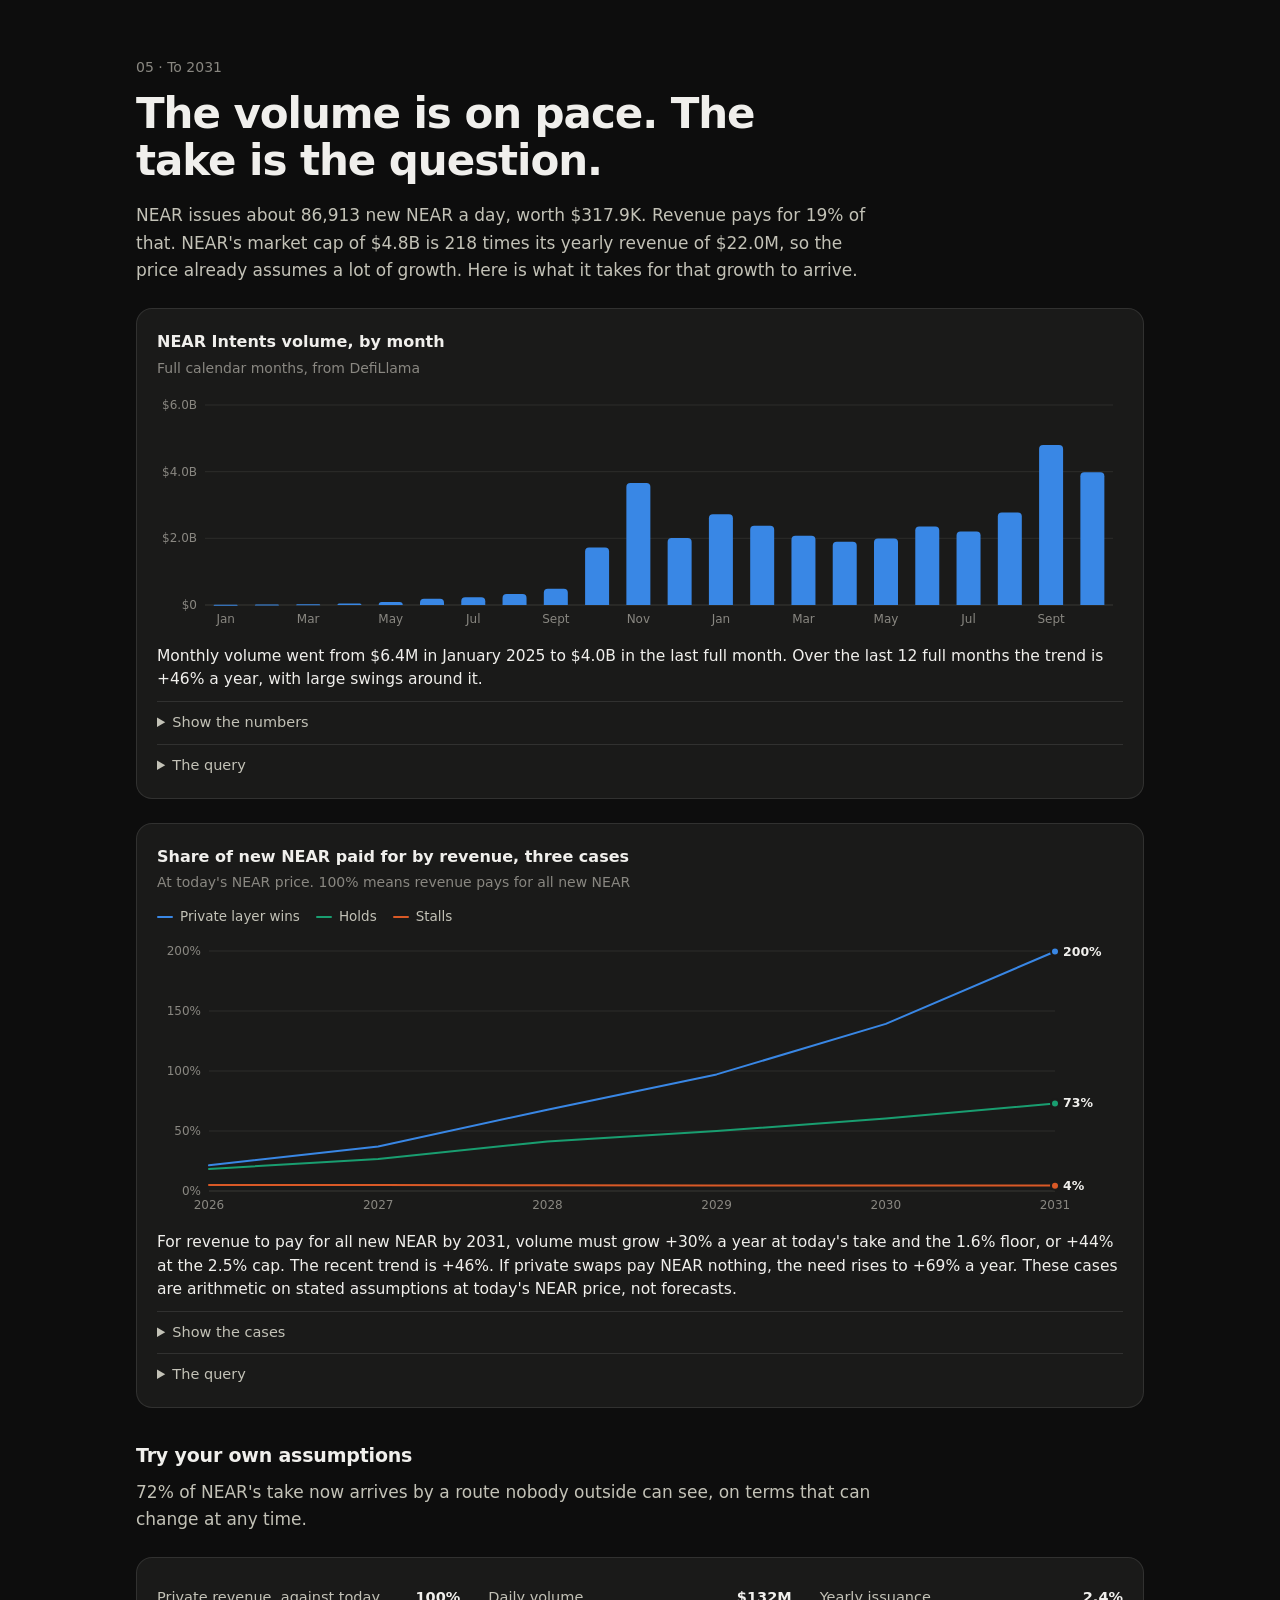
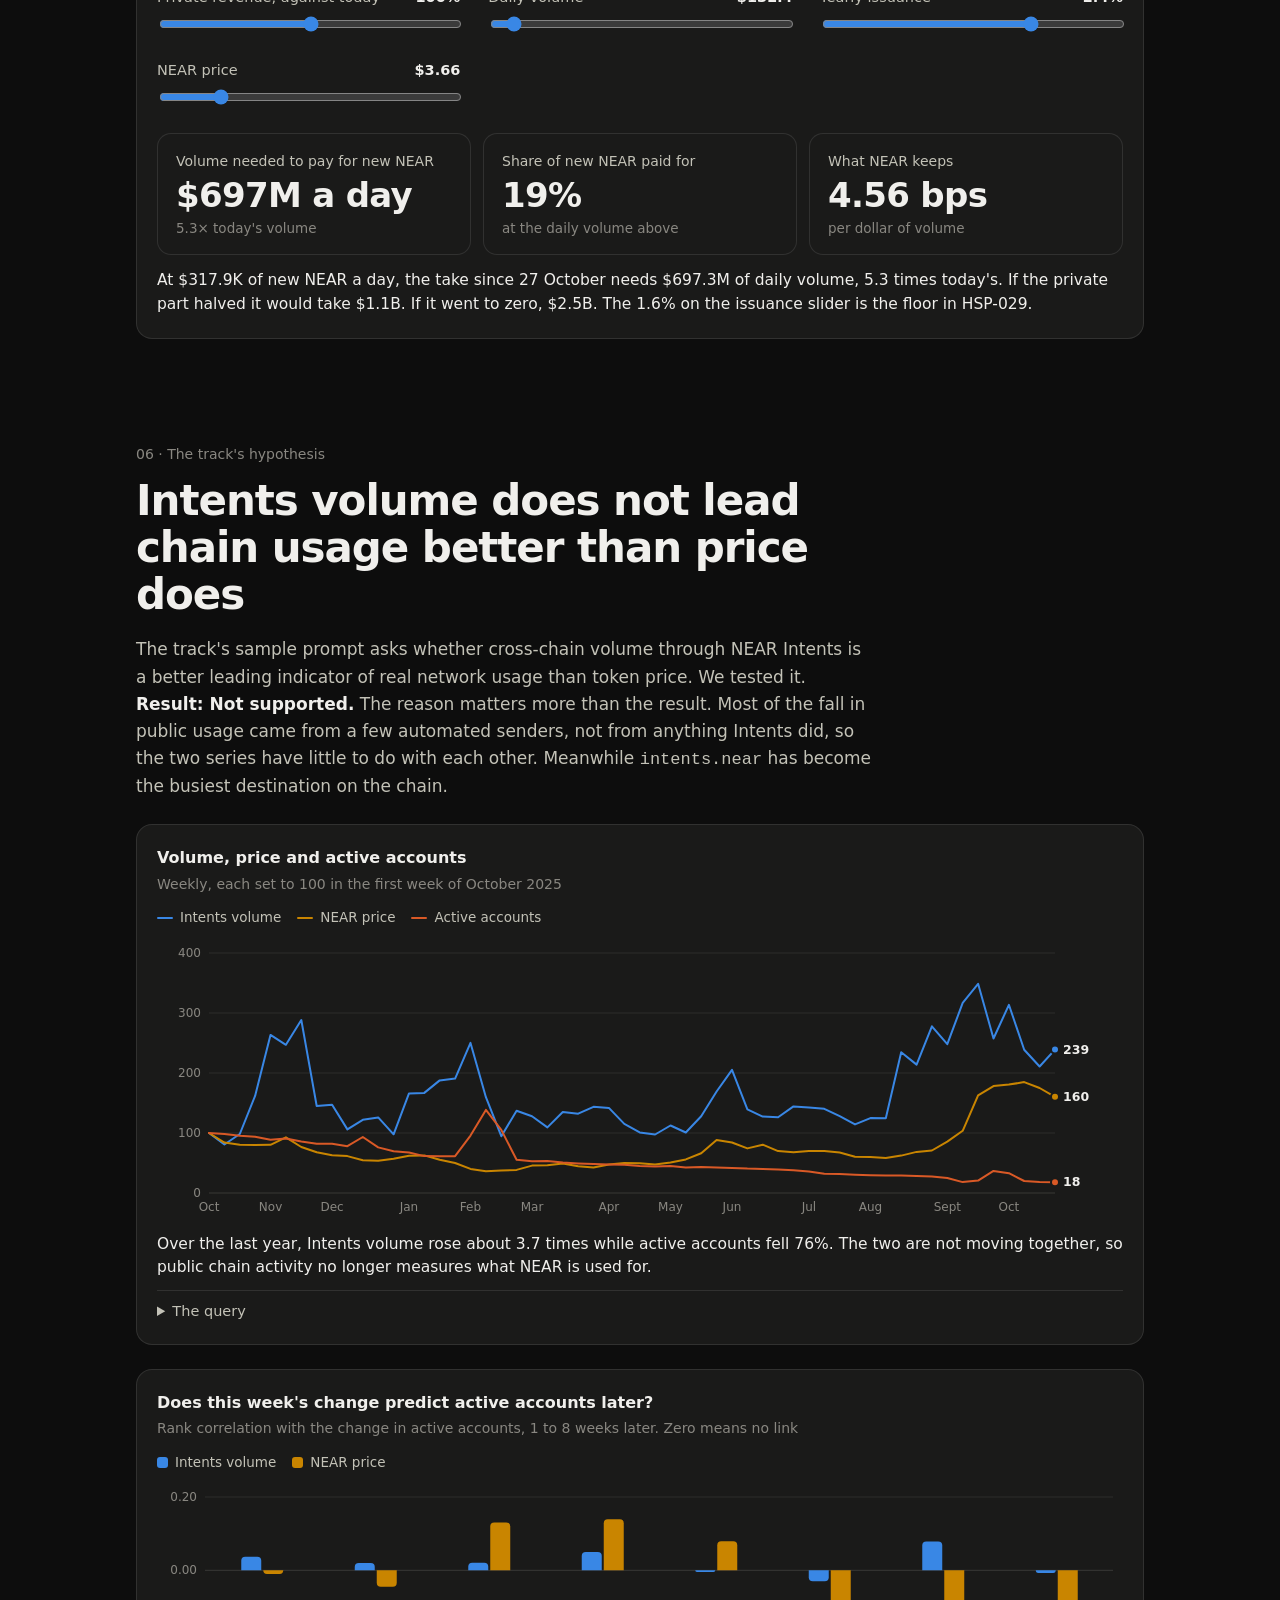
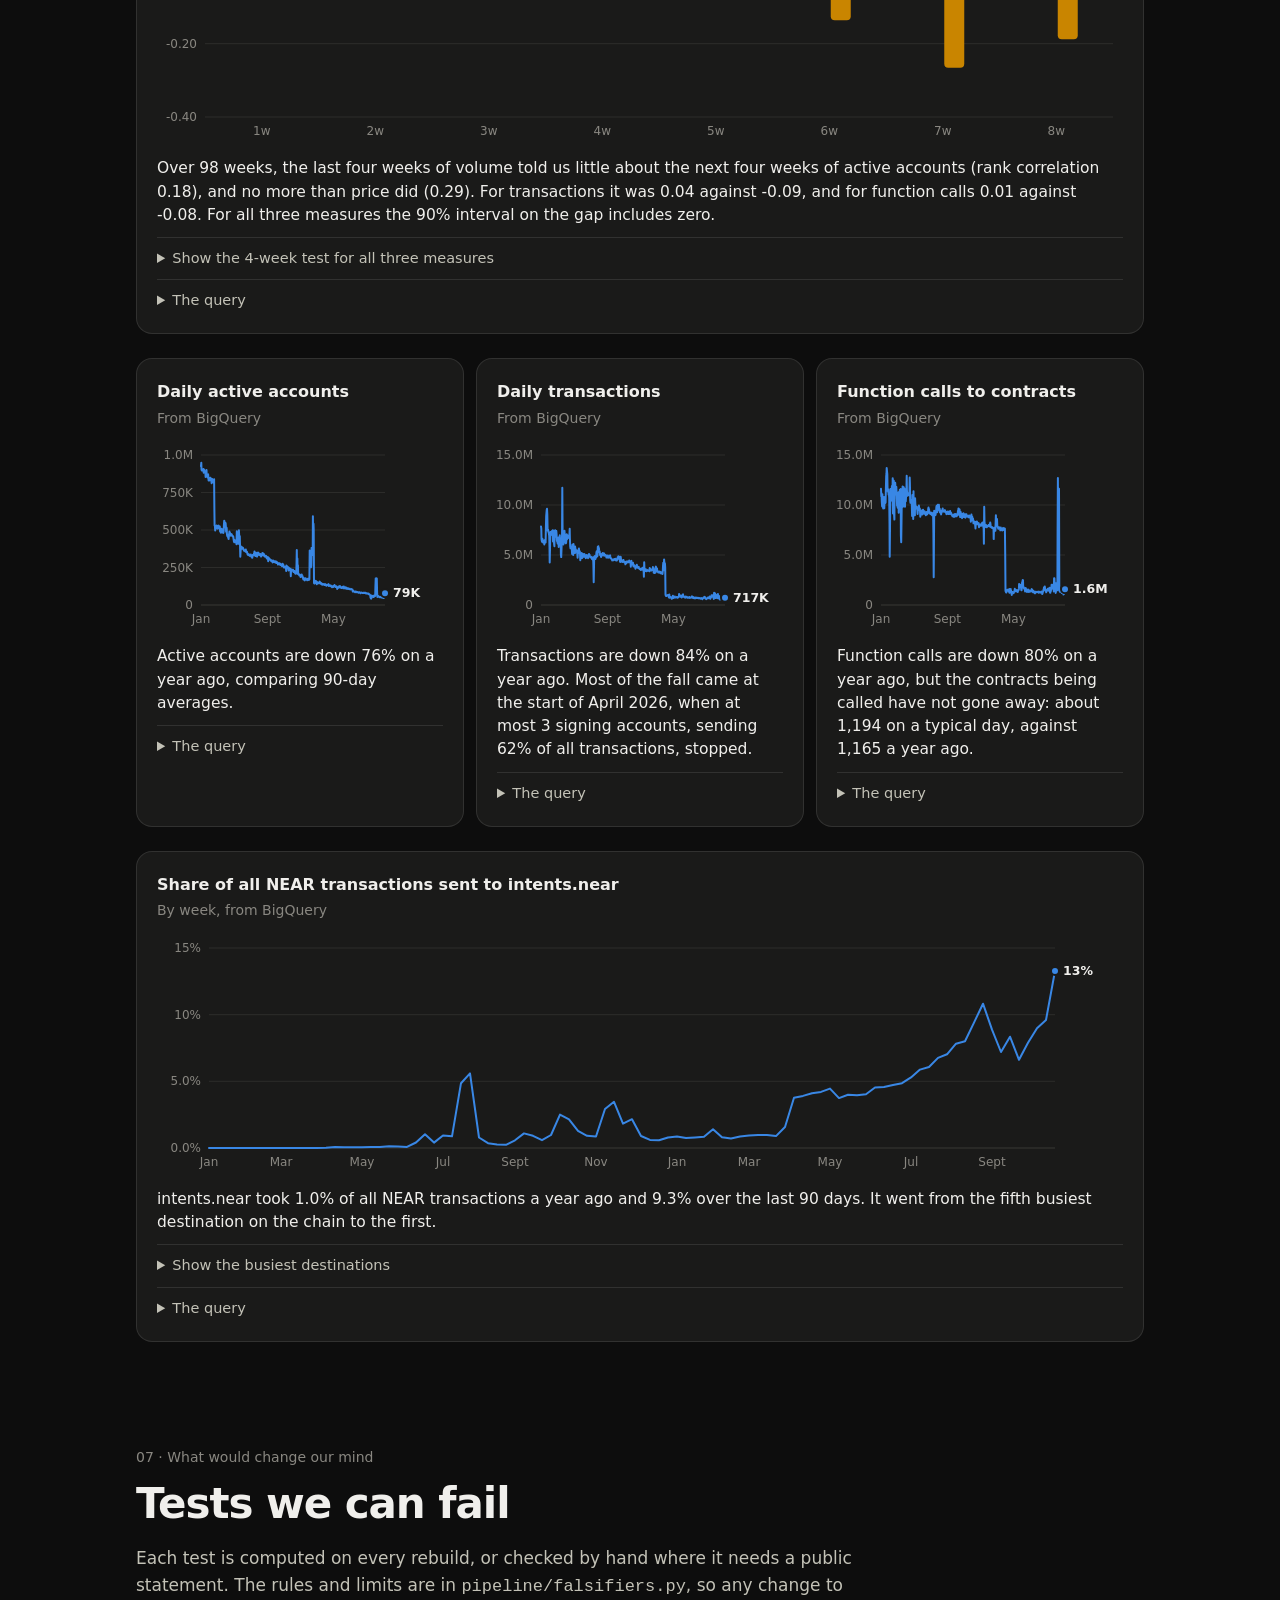
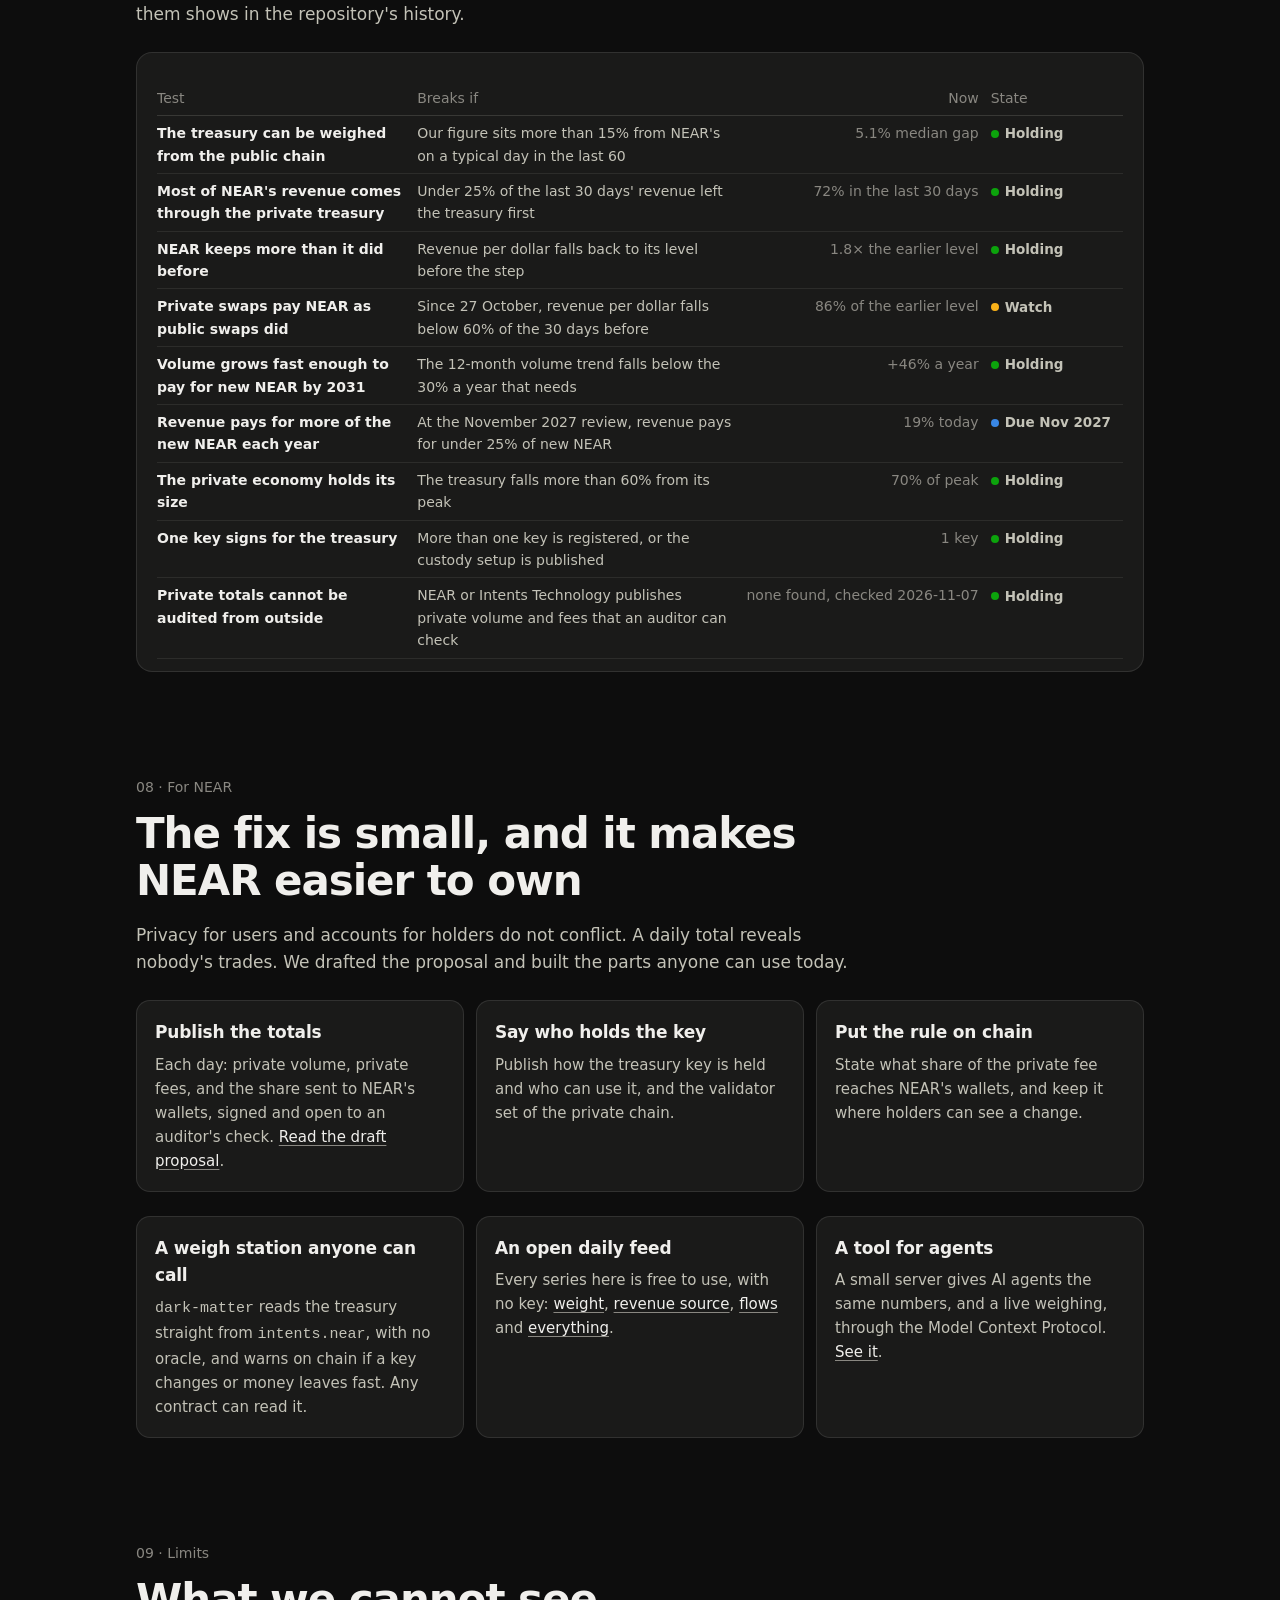
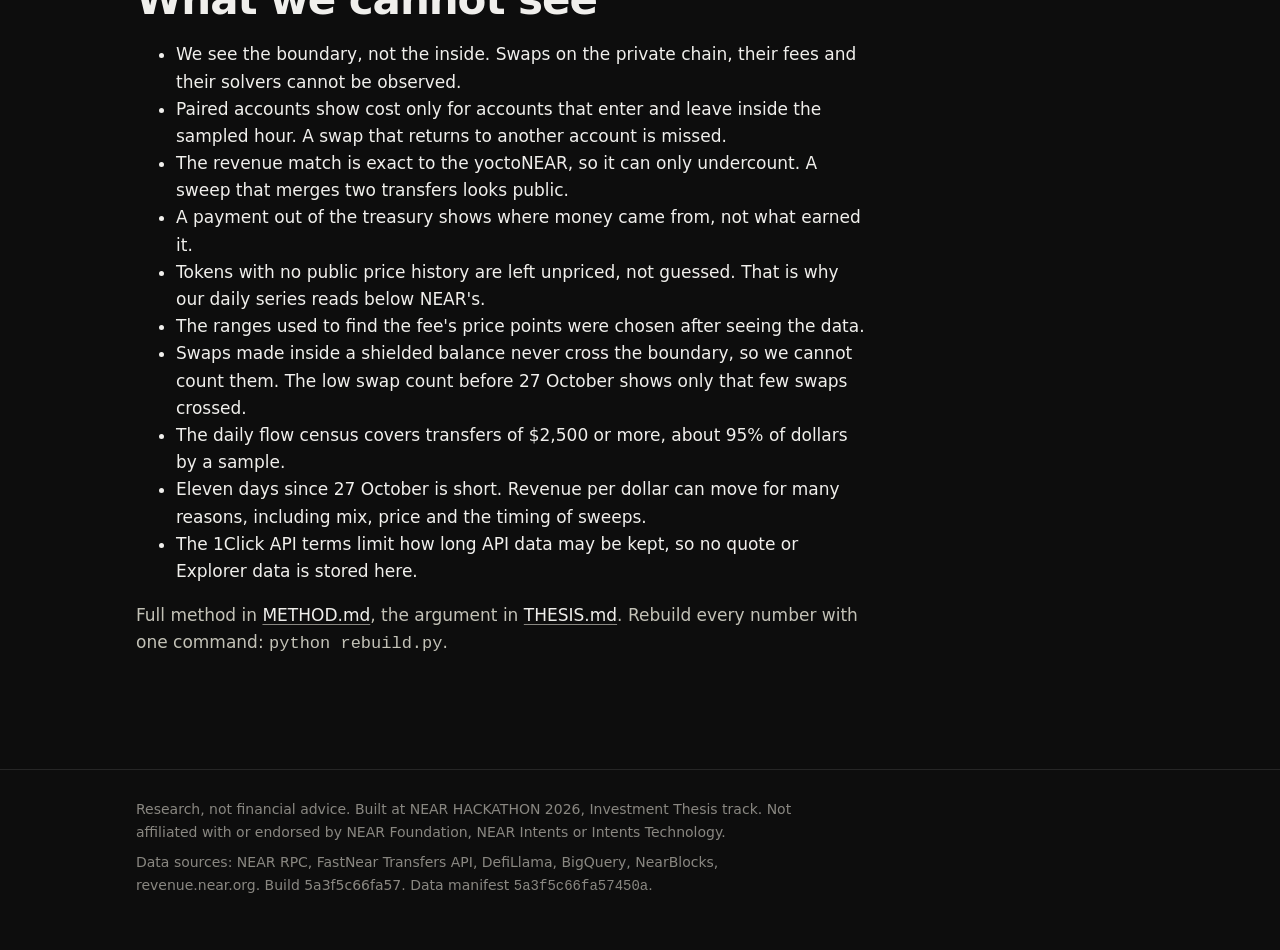
==== commit d8c1ac64: "Run the track's test on the Explorer's own volume The history pull finished: 73 weeks of swaps of at" ====
--- a/site/index.html
+++ b/site/index.html
@@ -598,7 +598,7 @@
 <footer>
   <div class="wrap">
     <p>Research, not financial advice. Built at NEAR HACKATHON 2026, Investment Thesis track. Not affiliated with or endorsed by NEAR Foundation, NEAR Intents or Intents Technology.</p>
-    <p>Data sources: NEAR RPC, FastNear Transfers API, DefiLlama, BigQuery, NearBlocks, revenue.near.org. Build 725f1d45140b. Data manifest <code>725f1d45140b847e</code>.</p>
+    <p>Data sources: NEAR RPC, FastNear Transfers API, DefiLlama, BigQuery, NearBlocks, revenue.near.org. Build 5a3f5c66fa57. Data manifest <code>5a3f5c66fa57450a</code>.</p>
   </div>
 </footer>
 
